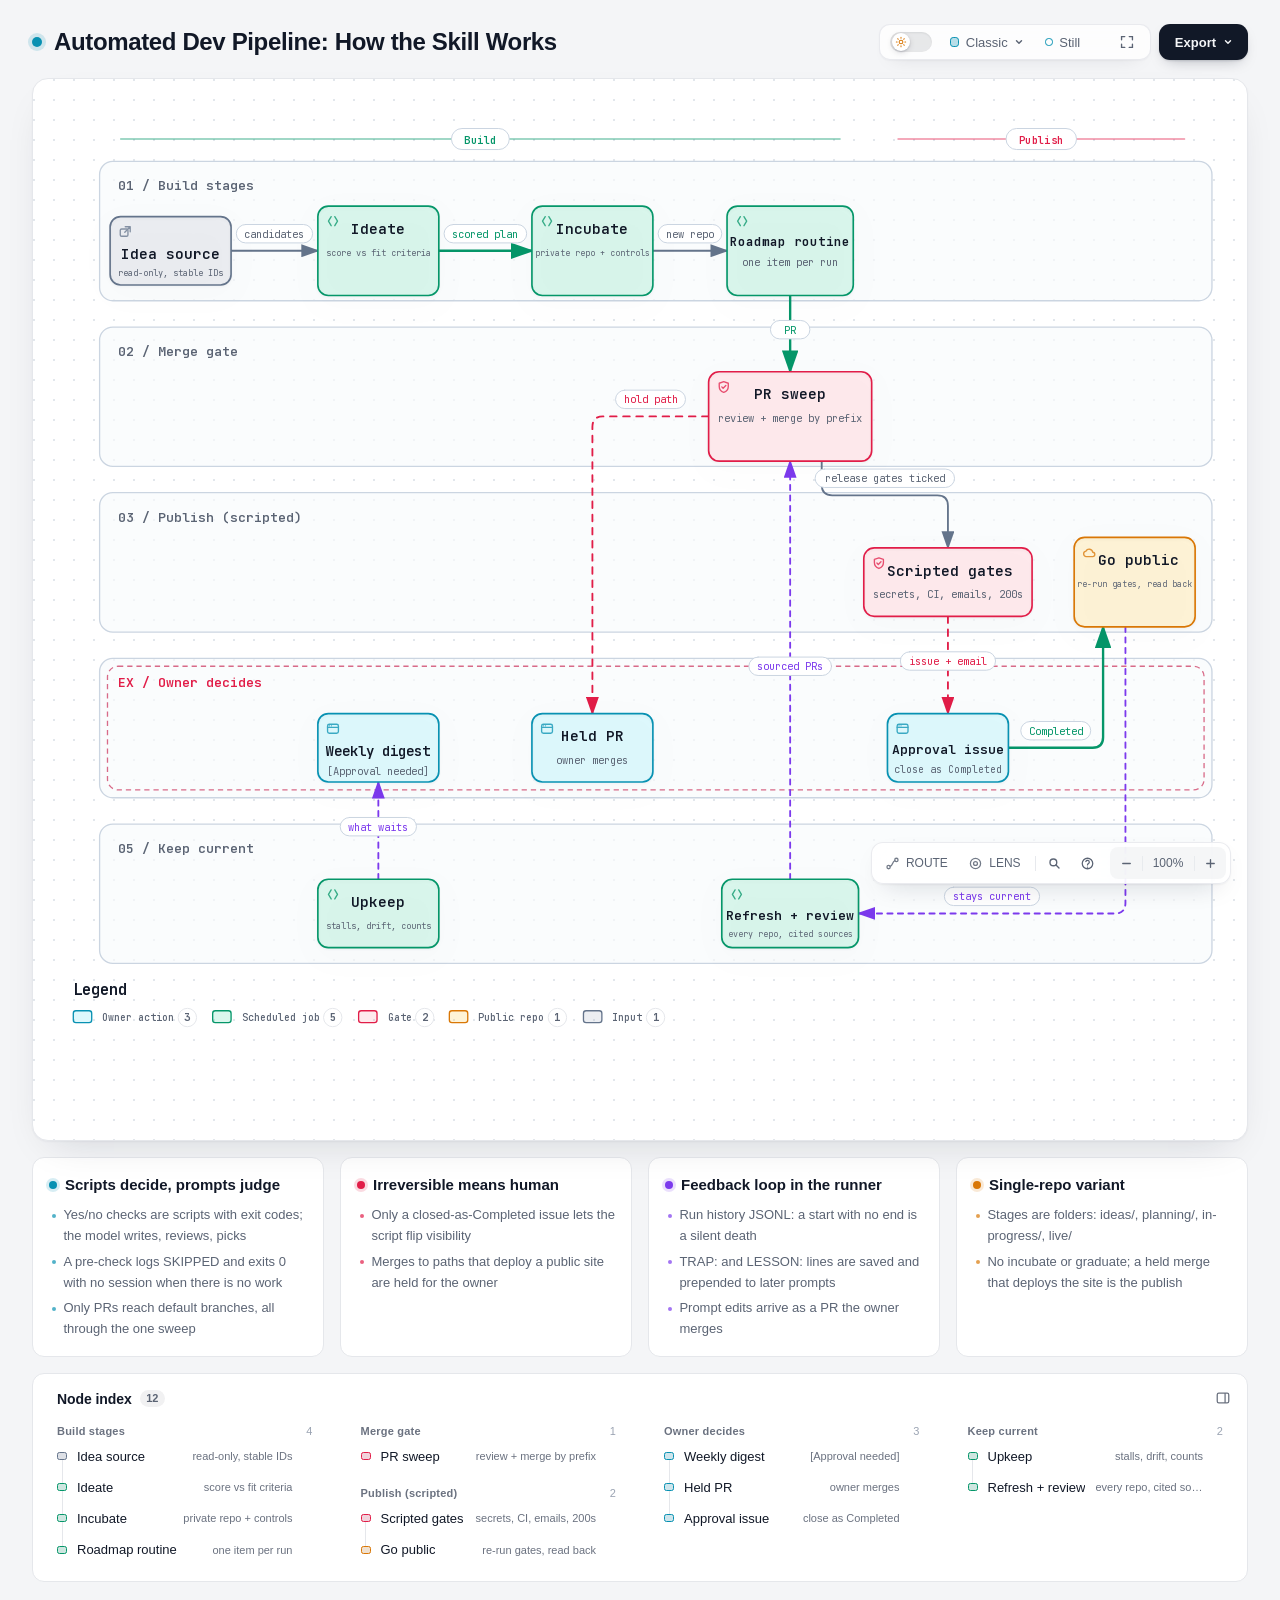
==== site/assets/diagrams/automated-dev-pipeline-workflow.html @ 39a9eee4 "Link Core skills to overview pages and replace the pipeline diagram Skill names in the root and Core" ====
<!DOCTYPE html>
<html lang="en" data-theme="dark" data-preset="classic">
<head>
  <meta charset="UTF-8">
  <meta name="viewport" content="width=device-width, initial-scale=1.0">
  <meta name="generator" content="archify 3.1.0">
  <meta name="archify-reader-contract" content="declared-wide-v1">
  <title>Automated Dev Pipeline: How the Skill Works Diagram</title>
  <script>
    // Resolve the theme before first paint so light-preference users don't
    // see a dark flash. The toolbar script below re-applies with UI state.
    (function () {
      try {
        var theme = null;
        try {
          var param = new URLSearchParams(window.location.search).get('theme');
          if (param === 'light' || param === 'dark') theme = param;
          if (new URLSearchParams(window.location.search).get('embed') === '1') {
            document.documentElement.setAttribute('data-embed', 'true');
          }
          if (new URLSearchParams(window.location.search).get('present') === '1') {
            document.documentElement.setAttribute('data-present', 'true');
          }
        } catch (_) {}
        if (!theme) {
          try { theme = localStorage.getItem('archify-theme'); } catch (_) {}
        }
        if (theme !== 'light' && theme !== 'dark') {
          theme = window.matchMedia('(prefers-color-scheme: light)').matches ? 'light' : 'dark';
        }
        document.documentElement.setAttribute('data-theme', theme);
      } catch (_) {}
    })();
  </script>
  <style id="archify-fonts">
/*
JetBrains Mono variable WOFF2 subsets from Google Fonts service revision v24.
These fixed bytes are shared by the viewer and its SVG/raster exports.
No local() source: an installed copy must not override the bundled font.
Uncovered characters (including CJK) still use the system fallback stack.
Upstream: https://github.com/JetBrains/JetBrainsMono

cyrillic-ext    1664 bytes  sha256 9343de2ca5d9549f792e7962375af8efb0f320c7643bfd36c884b5a30e5c396f
cyrillic        8892 bytes  sha256 4995a9a43ac659ec32fcd8b463755cd6a07b31a6e6b3894a6a153b661cf490e2
greek           6800 bytes  sha256 49c3da6c9a2b279b0f1f860f5cfb1f5dc38d88a5c7be9c9b1837bbc4e3db6111
vietnamese      5872 bytes  sha256 d44eb1936043a56038eb02dd70b243f379bef65783f94ec12f277550720411f1
latin-ext      11596 bytes  sha256 9c38cb2d0d2d93c1ee6e21fa78db76f13ea7e15e15cc64214c7ca89b6aaa35c4
latin          31340 bytes  sha256 2c32b9b3ee358c119e210f6f5195f9bd34894d78a785ff2e95d60e718e400af4

Copyright 2020 The JetBrains Mono Project Authors (https://github.com/JetBrains/JetBrainsMono)

This Font Software is licensed under the SIL Open Font License, Version 1.1.
This license is copied below, and is also available with a FAQ at:
https://openfontlicense.org


-----------------------------------------------------------
SIL OPEN FONT LICENSE Version 1.1 - 26 February 2007
-----------------------------------------------------------

PREAMBLE
The goals of the Open Font License (OFL) are to stimulate worldwide
development of collaborative font projects, to support the font creation
efforts of academic and linguistic communities, and to provide a free and
open framework in which fonts may be shared and improved in partnership
with others.

The OFL allows the licensed fonts to be used, studied, modified and
redistributed freely as long as they are not sold by themselves. The
fonts, including any derivative works, can be bundled, embedded,
redistributed and/or sold with any software provided that any reserved
names are not used by derivative works. The fonts and derivatives,
however, cannot be released under any other type of license. The
requirement for fonts to remain under this license does not apply
to any document created using the fonts or their derivatives.

DEFINITIONS
"Font Software" refers to the set of files released by the Copyright
Holder(s) under this license and clearly marked as such. This may
include source files, build scripts and documentation.

"Reserved Font Name" refers to any names specified as such after the
copyright statement(s).

"Original Version" refers to the collection of Font Software components as
distributed by the Copyright Holder(s).

"Modified Version" refers to any derivative made by adding to, deleting,
or substituting -- in part or in whole -- any of the components of the
Original Version, by changing formats or by porting the Font Software to a
new environment.

"Author" refers to any designer, engineer, programmer, technical
writer or other person who contributed to the Font Software.

PERMISSION & CONDITIONS
Permission is hereby granted, free of charge, to any person obtaining
a copy of the Font Software, to use, study, copy, merge, embed, modify,
redistribute, and sell modified and unmodified copies of the Font
Software, subject to the following conditions:

1) Neither the Font Software nor any of its individual components,
in Original or Modified Versions, may be sold by itself.

2) Original or Modified Versions of the Font Software may be bundled,
redistributed and/or sold with any software, provided that each copy
contains the above copyright notice and this license. These can be
included either as stand-alone text files, human-readable headers or
in the appropriate machine-readable metadata fields within text or
binary files as long as those fields can be easily viewed by the user.

3) No Modified Version of the Font Software may use the Reserved Font
Name(s) unless explicit written permission is granted by the corresponding
Copyright Holder. This restriction only applies to the primary font name as
presented to the users.

4) The name(s) of the Copyright Holder(s) or the Author(s) of the Font
Software shall not be used to promote, endorse or advertise any
Modified Version, except to acknowledge the contribution(s) of the
Copyright Holder(s) and the Author(s) or with their explicit written
permission.

5) The Font Software, modified or unmodified, in part or in whole,
must be distributed entirely under this license, and must not be
distributed under any other license. The requirement for fonts to
remain under this license does not apply to any document created
using the Font Software.

TERMINATION
This license becomes null and void if any of the above conditions are
not met.

DISCLAIMER
THE FONT SOFTWARE IS PROVIDED "AS IS", WITHOUT WARRANTY OF ANY KIND,
EXPRESS OR IMPLIED, INCLUDING BUT NOT LIMITED TO ANY WARRANTIES OF
MERCHANTABILITY, FITNESS FOR A PARTICULAR PURPOSE AND NONINFRINGEMENT
OF COPYRIGHT, PATENT, TRADEMARK, OR OTHER RIGHT. IN NO EVENT SHALL THE
COPYRIGHT HOLDER BE LIABLE FOR ANY CLAIM, DAMAGES OR OTHER LIABILITY,
INCLUDING ANY GENERAL, SPECIAL, INDIRECT, INCIDENTAL, OR CONSEQUENTIAL
DAMAGES, WHETHER IN AN ACTION OF CONTRACT, TORT OR OTHERWISE, ARISING
FROM, OUT OF THE USE OR INABILITY TO USE THE FONT SOFTWARE OR FROM
OTHER DEALINGS IN THE FONT SOFTWARE.
*/
    /* cyrillic-ext */
    @font-face { font-family: 'JetBrains Mono'; font-style: normal; font-weight: 400 800; font-display: swap;
      src: url([data-uri]) format('woff2');
      unicode-range: U+0460-052F, U+1C80-1C8A, U+20B4, U+2DE0-2DFF, U+A640-A69F, U+FE2E-FE2F; }
    /* cyrillic */
    @font-face { font-family: 'JetBrains Mono'; font-style: normal; font-weight: 400 800; font-display: swap;
      src: url([data-uri]) format('woff2');
      unicode-range: U+0301, U+0400-045F, U+0490-0491, U+04B0-04B1, U+2116; }
    /* greek */
    @font-face { font-family: 'JetBrains Mono'; font-style: normal; font-weight: 400 800; font-display: swap;
      src: url([data-uri]) format('woff2');
      unicode-range: U+0370-0377, U+037A-037F, U+0384-038A, U+038C, U+038E-03A1, U+03A3-03FF; }
    /* vietnamese */
    @font-face { font-family: 'JetBrains Mono'; font-style: normal; font-weight: 400 800; font-display: swap;
      src: url([data-uri]) format('woff2');
      unicode-range: U+0102-0103, U+0110-0111, U+0128-0129, U+0168-0169, U+01A0-01A1, U+01AF-01B0, U+0300-0301, U+0303-0304, U+0308-0309, U+0323, U+0329, U+1EA0-1EF9, U+20AB; }
    /* latin-ext */
    @font-face { font-family: 'JetBrains Mono'; font-style: normal; font-weight: 400 800; font-display: swap;
      src: url([data-uri]) format('woff2');
      unicode-range: U+0100-02BA, U+02BD-02C5, U+02C7-02CC, U+02CE-02D7, U+02DD-02FF, U+0304, U+0308, U+0329, U+1D00-1DBF, U+1E00-1E9F, U+1EF2-1EFF, U+2020, U+20A0-20AB, U+20AD-20C0, U+2113, U+2C60-2C7F, U+A720-A7FF; }
    /* latin */
    @font-face { font-family: 'JetBrains Mono'; font-style: normal; font-weight: 400 800; font-display: swap;
      src: url([data-uri]) format('woff2');
      unicode-range: U+0000-00FF, U+0131, U+0152-0153, U+02BB-02BC, U+02C6, U+02DA, U+02DC, U+0304, U+0308, U+0329, U+2000-206F, U+20AC, U+2122, U+2191, U+2193, U+2212, U+2215, U+FEFF, U+FFFD; }
  </style>
  <style>
    /* ==========================================================
       THEME VARIABLES — switch by toggling [data-theme] on <html>
       ========================================================== */
    :root,
    [data-theme="dark"] {
      --bg: #020617;
      --grid: #1e293b;
      --canvas-dot: rgba(148, 163, 184, 0.16);
      --text: #ffffff;
      --text-muted: #94a3b8;
      --text-dim: #475569;
      /* UI chrome and menu hints need more contrast than SVG .t-dim accents */
      --text-faint: #7d8da1;

      --panel: rgba(15, 23, 42, 0.5);
      --panel-border: #1e293b;
      --lane-fill: rgba(15, 23, 42, 0.22);
      --lane-stroke: #334155;

      --arrow: #94a3b8;
      --arrow-emphasis: #34d399;

      /* Opaque mask color used behind semi-transparent component fills
         so the arrows drawn underneath are properly hidden. */
      --mask: #0f172a;

      --frontend-fill:    rgba(8, 51, 68, 0.4);
      --frontend-stroke:  #22d3ee;
      --backend-fill:     rgba(6, 78, 59, 0.4);
      --backend-stroke:   #34d399;
      --database-fill:    rgba(76, 29, 149, 0.4);
      --database-stroke:  #a78bfa;
      --cloud-fill:       rgba(120, 53, 15, 0.3);
      --cloud-stroke:     #fbbf24;
      --security-fill:    rgba(136, 19, 55, 0.4);
      --security-stroke:  #fb7185;
      --messagebus-fill:  rgba(251, 146, 60, 0.3);
      --messagebus-stroke:#fb923c;
      --external-fill:    rgba(30, 41, 59, 0.5);
      --external-stroke:  #94a3b8;

      --toolbar-bg:       rgba(15, 23, 42, 0.8);
      --toolbar-border:   #334155;
      --toolbar-text:     #e2e8f0;
      --toolbar-hover:    rgba(15, 23, 42, 0.95);
      --toolbar-menu-bg:  #0f172a;
    }

    [data-theme="light"] {
      --bg: #f4f5f7;
      --grid: #e9edf2;
      --canvas-dot: #e2e7ec;
      --text: #111827;
      --text-muted: #5b6474;
      --text-dim: #9aa3b2;
      --text-faint: #6b7280;

      --panel: #ffffff;
      --panel-border: #e5e7eb;
      --lane-fill: rgba(248, 250, 252, 0.65);
      --lane-stroke: #cbd5e1;

      --arrow: #64748b;
      --arrow-emphasis: #059669;

      --mask: #ffffff;

      --frontend-fill: rgba(34, 211, 238, 0.15);
      --frontend-stroke: #0891b2;
      --backend-fill: rgba(52, 211, 153, 0.18);
      --backend-stroke: #059669;
      --database-fill: rgba(167, 139, 250, 0.2);
      --database-stroke: #7c3aed;
      --cloud-fill: rgba(251, 191, 36, 0.18);
      --cloud-stroke: #d97706;
      --security-fill: rgba(251, 113, 133, 0.15);
      --security-stroke: #e11d48;
      --messagebus-fill: rgba(251, 146, 60, 0.15);
      --messagebus-stroke: #ea580c;
      --external-fill: rgba(148, 163, 184, 0.18);
      --external-stroke: #64748b;

      --toolbar-bg:       rgba(255, 255, 255, 0.92);
      --toolbar-border:   #cbd5e1;
      --toolbar-text:     #334155;
      --toolbar-hover:    #ffffff;
      --toolbar-menu-bg:  #ffffff;
    }

    /* ==========================================================
       SIGNAL FLOW — an opt-in, motion-forward visual preset.
       The variables also target a standalone exported SVG, whose
       root carries data-preset and data-theme directly.
       ========================================================== */
    [data-preset="signal-flow"][data-theme="dark"] {
      --bg: #030711;
      --grid: #15233a;
      --panel: rgba(6, 14, 28, 0.78);
      --panel-border: #1d3350;
      --lane-fill: rgba(9, 22, 40, 0.5);
      --lane-stroke: #2c4564;
      --text: #f5fbff;
      --text-muted: #9eb0c7;
      --text-dim: #52667f;
      --text-faint: #7890ad;
      --mask: #07101e;
      --frontend-fill: rgba(6, 182, 212, 0.14);
      --frontend-stroke: #67e8f9;
      --backend-fill: rgba(16, 185, 129, 0.14);
      --backend-stroke: #5eead4;
      --database-fill: rgba(139, 92, 246, 0.16);
      --database-stroke: #c4b5fd;
      --cloud-fill: rgba(245, 158, 11, 0.13);
      --cloud-stroke: #fcd34d;
      --security-fill: rgba(244, 63, 94, 0.13);
      --security-stroke: #fda4af;
      --messagebus-fill: rgba(249, 115, 22, 0.13);
      --messagebus-stroke: #fdba74;
      --external-fill: rgba(71, 85, 105, 0.24);
      --external-stroke: #a5b4c7;
      --arrow: #7890ad;
      --arrow-emphasis: #2dd4bf;
      --toolbar-bg: rgba(7, 16, 30, 0.86);
      --toolbar-border: #29415f;
      --toolbar-menu-bg: #07101e;
    }

    [data-preset="signal-flow"][data-theme="light"] {
      --bg: #f4f9fc;
      --grid: #d4e5ee;
      --panel: rgba(255, 255, 255, 0.82);
      --panel-border: #bfd5e2;
      --lane-fill: rgba(232, 243, 248, 0.62);
      --lane-stroke: #a9c5d5;
      --text: #102638;
      --text-muted: #587287;
      --text-dim: #8aa2b4;
      --text-faint: #668397;
      --mask: #ffffff;
      --frontend-fill: rgba(6, 182, 212, 0.09);
      --frontend-stroke: #0789a1;
      --backend-fill: rgba(5, 150, 105, 0.09);
      --backend-stroke: #087f69;
      --database-fill: rgba(124, 58, 237, 0.09);
      --database-stroke: #7254c7;
      --cloud-fill: rgba(217, 119, 6, 0.08);
      --cloud-stroke: #b9670b;
      --security-fill: rgba(225, 29, 72, 0.08);
      --security-stroke: #c53a59;
      --messagebus-fill: rgba(234, 88, 12, 0.08);
      --messagebus-stroke: #c65f27;
      --external-fill: rgba(100, 116, 139, 0.1);
      --external-stroke: #607a8c;
      --arrow: #7b97aa;
      --arrow-emphasis: #0d9488;
    }

    /* ==========================================================
       BLUEPRINT — a review-first drafting preset for deployment,
       infrastructure, and technical design documentation. It keeps
       the same semantic palette and geometry while trading glow for
       precise grid contrast, squared materials, and drafting marks.
       ========================================================== */
    [data-preset="blueprint"][data-theme="dark"] {
      --bg: #06131f;
      --grid: #17425a;
      --panel: rgba(7, 27, 43, 0.9);
      --panel-border: #27627f;
      --lane-fill: rgba(10, 43, 66, 0.36);
      --lane-stroke: #34799a;
      --text: #e3f6ff;
      --text-muted: #91b8ca;
      --text-dim: #557e92;
      --text-faint: #739caf;
      --mask: #0a2031;
      --frontend-fill: rgba(26, 157, 193, 0.14);
      --frontend-stroke: #66d9ef;
      --backend-fill: rgba(31, 155, 124, 0.13);
      --backend-stroke: #69dfbd;
      --database-fill: rgba(120, 105, 196, 0.14);
      --database-stroke: #b4a8ff;
      --cloud-fill: rgba(197, 145, 43, 0.13);
      --cloud-stroke: #ffd166;
      --security-fill: rgba(199, 76, 104, 0.13);
      --security-stroke: #ff8da1;
      --messagebus-fill: rgba(207, 112, 49, 0.13);
      --messagebus-stroke: #ffad66;
      --external-fill: rgba(84, 119, 139, 0.18);
      --external-stroke: #a7cad9;
      --arrow: #78a3b7;
      --arrow-emphasis: #64dfc1;
      --toolbar-bg: rgba(7, 28, 45, 0.92);
      --toolbar-border: #34799a;
      --toolbar-text: #d8f3ff;
      --toolbar-hover: rgba(18, 58, 83, 0.95);
      --toolbar-menu-bg: #0a2031;
    }

    [data-preset="blueprint"][data-theme="light"] {
      --bg: #edf7fa;
      --grid: #b5d5e1;
      --panel: rgba(249, 253, 255, 0.94);
      --panel-border: #78aabd;
      --lane-fill: rgba(210, 232, 240, 0.42);
      --lane-stroke: #83b2c4;
      --text: #123344;
      --text-muted: #4e7486;
      --text-dim: #86a6b4;
      --text-faint: #668c9d;
      --mask: #f9fdff;
      --frontend-fill: rgba(8, 145, 178, 0.08);
      --frontend-stroke: #087f9c;
      --backend-fill: rgba(5, 128, 101, 0.08);
      --backend-stroke: #08755f;
      --database-fill: rgba(100, 75, 180, 0.08);
      --database-stroke: #6757a8;
      --cloud-fill: rgba(181, 120, 15, 0.08);
      --cloud-stroke: #a86609;
      --security-fill: rgba(190, 48, 80, 0.07);
      --security-stroke: #b32f50;
      --messagebus-fill: rgba(196, 81, 22, 0.07);
      --messagebus-stroke: #b65120;
      --external-fill: rgba(79, 112, 128, 0.08);
      --external-stroke: #506f7e;
      --arrow: #6d93a5;
      --arrow-emphasis: #087f69;
      --toolbar-bg: rgba(247, 252, 254, 0.94);
      --toolbar-border: #8ab5c5;
      --toolbar-text: #294f61;
      --toolbar-hover: #ffffff;
      --toolbar-menu-bg: #f9fdff;
    }

    /* ==========================================================
       EDITORIAL — a warm, publication-minded preset for design
       reviews, launch notes, and documentation. The diagram keeps
       the same semantic palette and exact geometry, but trades
       software chrome for paper, ink, ruled structure, and one
       restrained vermilion accent.
       ========================================================== */
    [data-preset="editorial"][data-theme="dark"] {
      --bg: #181611;
      --grid: #39342a;
      --panel: rgba(35, 31, 24, 0.96);
      --panel-border: #625a4a;
      --lane-fill: rgba(52, 46, 35, 0.46);
      --lane-stroke: #726957;
      --text: #f4eddf;
      --text-muted: #b9ae9b;
      --text-dim: #776e60;
      --text-faint: #9d917e;
      --mask: #231f18;
      --frontend-fill: rgba(43, 133, 142, 0.16);
      --frontend-stroke: #7fc6c7;
      --backend-fill: rgba(63, 132, 92, 0.16);
      --backend-stroke: #8fc29e;
      --database-fill: rgba(117, 91, 141, 0.17);
      --database-stroke: #c0a4d0;
      --cloud-fill: rgba(170, 119, 49, 0.16);
      --cloud-stroke: #d8ad68;
      --security-fill: rgba(157, 69, 65, 0.17);
      --security-stroke: #df9085;
      --messagebus-fill: rgba(174, 79, 42, 0.16);
      --messagebus-stroke: #df946f;
      --external-fill: rgba(126, 115, 96, 0.18);
      --external-stroke: #b8ad99;
      --arrow: #948978;
      --arrow-emphasis: #dd6b3d;
      --toolbar-bg: rgba(35, 31, 24, 0.92);
      --toolbar-border: #625a4a;
      --toolbar-text: #eee5d5;
      --toolbar-hover: #302a20;
      --toolbar-menu-bg: #231f18;
    }

    [data-preset="editorial"][data-theme="light"] {
      --bg: #f2eee5;
      --grid: #d8d0c2;
      --panel: rgba(251, 248, 241, 0.97);
      --panel-border: #c4b9a6;
      --lane-fill: rgba(229, 221, 207, 0.42);
      --lane-stroke: #b8aa94;
      --text: #242018;
      --text-muted: #6f6658;
      --text-dim: #a09788;
      --text-faint: #817767;
      --mask: #fbf8f1;
      --frontend-fill: rgba(31, 117, 126, 0.09);
      --frontend-stroke: #287e84;
      --backend-fill: rgba(42, 119, 75, 0.09);
      --backend-stroke: #397b53;
      --database-fill: rgba(105, 75, 130, 0.09);
      --database-stroke: #765d86;
      --cloud-fill: rgba(157, 103, 31, 0.1);
      --cloud-stroke: #9a671f;
      --security-fill: rgba(153, 58, 52, 0.09);
      --security-stroke: #9e463f;
      --messagebus-fill: rgba(182, 70, 27, 0.09);
      --messagebus-stroke: #ad4b25;
      --external-fill: rgba(101, 91, 75, 0.09);
      --external-stroke: #746b5e;
      --arrow: #8a806f;
      --arrow-emphasis: #bb4c23;
      --toolbar-bg: rgba(251, 248, 241, 0.94);
      --toolbar-border: #c4b9a6;
      --toolbar-text: #40392f;
      --toolbar-hover: #fffdf8;
      --toolbar-menu-bg: #fbf8f1;
    }

    * { margin: 0; padding: 0; box-sizing: border-box; }

    body {
      --archify-page-top: 2rem;
      font-family: -apple-system, BlinkMacSystemFont, 'Segoe UI', 'PingFang SC', 'Hiragino Sans GB', 'Microsoft YaHei', 'Noto Sans CJK SC', 'Noto Sans', Roboto, 'Helvetica Neue', Arial, sans-serif;
      -webkit-font-smoothing: antialiased;
      background: var(--bg);
      min-height: 100vh;
      padding: var(--archify-page-top) 2rem 2rem;
      color: var(--text);
      /* Theme surfaces change together; animating the page background leaves it
         visibly out of sync with the SVG and panel for the first 200ms. */
    }

    html[data-preset="signal-flow"] body {
      background-image:
        radial-gradient(circle at 18% -8%, rgba(34, 211, 238, 0.14), transparent 34rem),
        radial-gradient(circle at 92% 18%, rgba(139, 92, 246, 0.12), transparent 30rem);
      background-attachment: fixed;
    }
    html[data-preset="signal-flow"][data-theme="light"] body {
      background-image:
        radial-gradient(circle at 18% -8%, rgba(6, 182, 212, 0.12), transparent 34rem),
        radial-gradient(circle at 92% 18%, rgba(139, 92, 246, 0.08), transparent 30rem);
    }
    html[data-preset="blueprint"] body {
      background-image:
        linear-gradient(var(--grid) 1px, transparent 1px),
        linear-gradient(90deg, var(--grid) 1px, transparent 1px);
      background-size: 32px 32px;
      background-position: -1px -1px;
      background-attachment: fixed;
    }
    html[data-preset="editorial"] body {
      background-image:
        linear-gradient(90deg, transparent 0, transparent 5.4rem, color-mix(in srgb, var(--security-stroke) 18%, transparent) 5.4rem, color-mix(in srgb, var(--security-stroke) 18%, transparent) calc(5.4rem + 1px), transparent calc(5.4rem + 1px)),
        repeating-linear-gradient(0deg, transparent 0, transparent 31px, color-mix(in srgb, var(--grid) 36%, transparent) 31px, color-mix(in srgb, var(--grid) 36%, transparent) 32px);
      background-attachment: fixed;
    }

    /* Gallery/embed mode keeps the generated artifact as the source of truth
       while presenting only its diagram surface inside a proof card. */
    html[data-embed="true"] body {
      min-height: 0;
      padding: 0;
      overflow: hidden;
      background: var(--bg);
      background-image: none;
    }
    html[data-embed="true"] .toolbar,
    html[data-embed="true"] .header,
    html[data-embed="true"] .cards,
    html[data-embed="true"] .diagram-nav,
    html[data-embed="true"] .overview-map,
    html[data-embed="true"] .focus-chip,
    html[data-embed="true"] .route-probe,
    html[data-embed="true"] .semantic-lens,
    html[data-embed="true"] .diagram-guide,
    html[data-embed="true"] .node-finder,
    html[data-embed="true"] .node-outline { display: none !important; }
    html[data-embed="true"] .container { max-width: none; }
    html[data-embed="true"] .diagram-container {
      padding: 0.5rem;
      border: 0;
      border-radius: 0;
      box-shadow: none;
    }
    html[data-embed="true"] .diagram-container svg { min-width: 0; }

    /* Presentation Stage is a viewer-only layer: it gives the live diagram
       the viewport while keeping guided views, theme, focus, and exports real.
       Embed mode wins when both query parameters are present. */
    html[data-present="true"]:not([data-embed="true"]) body {
      --archify-page-top: 1rem;
      height: 100dvh;
      min-height: 0;
      padding: 1rem;
      overflow: hidden;
    }
    html[data-present="true"]:not([data-embed="true"]) .container {
      display: flex;
      flex-direction: column;
      gap: 0.75rem;
      width: 100%;
      max-width: none;
      height: calc(100dvh - 2rem);
    }
    html[data-present="true"]:not([data-embed="true"]) .header {
      flex: none;
      min-width: 0;
      margin: 0;
      padding-right: 23rem;
    }
    html[data-present="true"]:not([data-embed="true"]) .header-row { margin-bottom: 0.25rem; }
    html[data-present="true"]:not([data-embed="true"]) .subtitle {
      overflow: hidden;
      text-overflow: ellipsis;
      white-space: nowrap;
    }

    html[data-present="true"]:not([data-embed="true"]) .diagram-container {
      display: flex;
      flex: 1 1 auto;
      align-items: center;
      justify-content: center;
      min-height: 0;
      padding: 0.75rem;
      padding-bottom: calc(0.75rem + var(--archify-nav-reserve));
    }
    html[data-present="true"]:not([data-embed="true"]) .diagram-container > svg {
      flex: 1 1 auto;
      height: 100%;
      min-height: 0;
      width: 100%;
      min-width: 0;
    }
    html[data-present="true"]:not([data-embed="true"]) .cards { display: none; }
    html[data-present="true"]:not([data-embed="true"]) #btn-present {
      border-color: var(--frontend-stroke);
      color: var(--frontend-stroke);
    }

    /* The reader owns only the outer scale. Compact automatic sequences fit at
       their authored text size or larger. Long sequences and waterfall rows
       favor reading width and page scroll; other diagrams keep height fitting.
       Small automatic canvases retain a modest scale inside a usable shell.
       Every strategy preserves the authored SVG/viewBox and semantic geometry. */
    .container {
      width: 100%;
      max-width: var(--archify-reader-width, 1440px);
      margin: 0 auto;
    }
    html[data-reader-area="true"] .diagram-container {
      min-height: var(--archify-diagram-min-height);
      display: flex;
      align-items: center;
    }
    html[data-reader-area="true"] .diagram-container > svg { flex-shrink: 0; }
    /* The original SVG legend can use the outer corner while the capped or fitted
       diagram stays centered. The container still clips all outer paint. */
    .diagram-container:has([data-reader-legend-corner]) > svg { overflow: visible; }
    .diagram-container [data-reader-legend-corner] {
      transform-origin: 0 0;
      transform-box: view-box;
      transform: var(--archify-reader-legend-transform);
    }
    html[data-reader-narrow="true"]:not([data-present="true"]) .diagram-container > svg {
      min-width: 0;
      max-width: var(--archify-diagram-max-width);
      margin-inline: auto;
    }
    @media (min-width: 768px) and (max-height: 920px) {
      .header { margin-bottom: 1rem; }
      .diagram-container { padding: 1rem; }
      .cards { margin-top: 1rem; }
      .card { padding: 1rem; }
    }

    .header { margin-bottom: 1.5rem; padding-right: 29.5rem; }

    html[data-preset="signal-flow"] .header,
    html[data-preset="blueprint"] .header,
    html[data-preset="editorial"] .header { padding-right: 29.5rem; }

    .header-row {
      display: flex;
      align-items: center;
      gap: 0.75rem;
      min-height: 2.75rem;
      margin-bottom: 0.25rem;
    }

    .pulse-dot {
      flex: none;
      width: 10px;
      height: 10px;
      background: var(--frontend-stroke);
      border-radius: 50%;
      box-shadow: 0 0 0 4px color-mix(in srgb, var(--frontend-stroke) 16%, transparent);
      animation: none;
    }

    html[data-motion-capable="true"] .pulse-dot { animation: pulse 2s infinite; }

    @keyframes pulse {
      0%, 100% { opacity: 1; }
      50% { opacity: 0.5; }
    }

    h1 {
      font-size: 1.5rem;
      font-weight: 650;
      line-height: 1.25;
      letter-spacing: -0.015em;
    }

    .subtitle {
      color: var(--text-muted);
      font-size: 0.875rem;
      line-height: 1.55;
      margin-left: 1.375rem;
    }

    html[data-preset="signal-flow"] .header-row::after {
      content: attr(data-preset-badge-signal-flow);
      flex: none;
      margin-left: 0.25rem;
      color: var(--frontend-stroke);
      border: 1px solid var(--frontend-stroke);
      border-radius: 999px;
      padding: 0.28rem 0.6rem;
      font-size: 0.625rem;
      letter-spacing: 0.12em;
      opacity: 0.82;
      box-shadow: 0 0 20px rgba(34, 211, 238, 0.12);
      white-space: nowrap;
    }

    html[data-preset="blueprint"] .pulse-dot {
      width: 10px;
      height: 10px;
      border: 1px solid var(--frontend-stroke);
      border-radius: 1px;
      background: transparent;
      box-shadow: inset 0 0 0 2px var(--bg);
      transform: rotate(45deg);
      animation: none;
    }
    html[data-preset="blueprint"] .header-row::after {
      content: attr(data-preset-badge-blueprint);
      flex: none;
      margin-left: 0.25rem;
      padding: 0.28rem 0.55rem;
      border-top: 1px solid var(--frontend-stroke);
      border-bottom: 1px solid var(--frontend-stroke);
      color: var(--frontend-stroke);
      font-size: 0.5625rem;
      font-weight: 700;
      letter-spacing: 0.14em;
      white-space: nowrap;
    }

    html[data-preset="editorial"] h1,
    html[data-preset="editorial"] .card h3 {
      font-family: Georgia, 'Times New Roman', 'Songti SC', STSong, serif;
      letter-spacing: -0.02em;
    }
    html[data-preset="editorial"] h1 { font-size: 1.72rem; font-weight: 600; }
    html[data-preset="editorial"] .pulse-dot {
      width: 9px;
      height: 9px;
      border: 1px solid var(--arrow-emphasis);
      border-radius: 0;
      background: var(--arrow-emphasis);
      box-shadow: 0 0 0 3px color-mix(in srgb, var(--arrow-emphasis) 14%, transparent);
      transform: rotate(45deg);
      animation: none;
    }
    html[data-preset="editorial"] .header-row::after {
      content: attr(data-preset-badge-editorial);
      flex: none;
      margin-left: 0.25rem;
      padding: 0.32rem 0 0.24rem;
      border-bottom: 2px solid var(--arrow-emphasis);
      color: var(--arrow-emphasis);
      font-family: Georgia, 'Times New Roman', serif;
      font-size: 0.625rem;
      font-style: italic;
      font-weight: 600;
      letter-spacing: 0.08em;
      white-space: nowrap;
    }

    .diagram-container {
      --archify-nav-reserve: 0px;
      background: var(--panel);
      border-radius: 1rem;
      border: 1px solid var(--panel-border);
      box-shadow: 0 1px 2px rgba(15, 23, 42, 0.04), 0 16px 40px -20px rgba(15, 23, 42, 0.18);
      padding: 1.5rem;
      padding-bottom: calc(1.5rem + var(--archify-nav-reserve));
      overflow: hidden;
      position: relative;
    }

    html[data-preset="signal-flow"] .diagram-container {
      position: relative;
      overflow: hidden;
      background: linear-gradient(180deg, rgba(8, 20, 38, 0.82), rgba(3, 8, 18, 0.94));
      box-shadow: inset 0 1px 0 rgba(255, 255, 255, 0.04), 0 28px 80px rgba(0, 0, 0, 0.34);
    }
    html[data-preset="signal-flow"][data-theme="light"] .diagram-container {
      background: linear-gradient(180deg, rgba(255, 255, 255, 0.9), rgba(237, 246, 250, 0.94));
      box-shadow: inset 0 1px 0 rgba(255, 255, 255, 0.72), 0 24px 60px rgba(45, 78, 99, 0.12);
    }
    html[data-preset="blueprint"] .diagram-container {
      border-color: var(--panel-border);
      border-radius: 0.35rem;
      background: var(--panel);
      box-shadow:
        inset 0 0 0 1px color-mix(in srgb, var(--panel-border) 34%, transparent),
        0 18px 48px rgba(0, 0, 0, 0.16);
    }
    html[data-preset="blueprint"] .diagram-container::after {
      content: "";
      position: absolute;
      z-index: 10;
      inset: 0.7rem;
      pointer-events: none;
      background:
        linear-gradient(var(--frontend-stroke), var(--frontend-stroke)) left top / 1.35rem 1px no-repeat,
        linear-gradient(var(--frontend-stroke), var(--frontend-stroke)) left top / 1px 1.35rem no-repeat,
        linear-gradient(var(--frontend-stroke), var(--frontend-stroke)) right top / 1.35rem 1px no-repeat,
        linear-gradient(var(--frontend-stroke), var(--frontend-stroke)) right top / 1px 1.35rem no-repeat,
        linear-gradient(var(--frontend-stroke), var(--frontend-stroke)) left bottom / 1.35rem 1px no-repeat,
        linear-gradient(var(--frontend-stroke), var(--frontend-stroke)) left bottom / 1px 1.35rem no-repeat,
        linear-gradient(var(--frontend-stroke), var(--frontend-stroke)) right bottom / 1.35rem 1px no-repeat,
        linear-gradient(var(--frontend-stroke), var(--frontend-stroke)) right bottom / 1px 1.35rem no-repeat;
      opacity: 0.58;
    }
    html[data-preset="editorial"] .diagram-container {
      overflow: hidden;
      border-color: var(--panel-border);
      border-radius: 0.38rem;
      background:
        linear-gradient(90deg, color-mix(in srgb, var(--security-fill) 58%, transparent), transparent 12%),
        var(--panel);
      box-shadow:
        0 1px 0 color-mix(in srgb, var(--text) 6%, transparent),
        0 18px 48px color-mix(in srgb, #000 19%, transparent);
    }
    html[data-preset="editorial"] .diagram-container::after {
      position: absolute;
      z-index: 10;
      top: 0.72rem;
      right: 1.25rem;
      padding: 0.2rem 0.52rem;
      border: 1px solid var(--panel-border);
      background: var(--panel);
      color: var(--arrow-emphasis);
      content: attr(data-preset-badge-editorial-plate);
      font-family: Georgia, 'Times New Roman', serif;
      font-size: 0.52rem;
      font-style: italic;
      font-weight: 600;
      letter-spacing: 0.09em;
      pointer-events: none;
    }
    html[data-embed="true"][data-preset="editorial"] .diagram-container::after { display: none; }
    html[data-motion-capable="true"][data-preset="signal-flow"][data-ambient-entry="running"] .diagram-container::before {
      content: "";
      position: absolute;
      inset: 0;
      pointer-events: none;
      background: linear-gradient(115deg, transparent 28%, rgba(103, 232, 249, 0.035) 48%, transparent 68%);
      transform: translateX(-70%);
      animation: archify-signal-scan 4.8s ease-in-out 1 both;
    }

    /* Motion Governor gives the reader a real static state and gives the
       strongest semantic action the only motion budget. Atmosphere resets to
       its authored base instead of freezing mid-cycle. Static artifacts never
       start a decorative pulse or scan. */
    html:not([data-motion-capable="true"]) svg[data-animation="trace"] [data-animate] {
      animation: none !important;
    }
    html:not([data-motion-capable="true"]) svg[data-animation="trace"] [data-graph-role="automatic-crossover"]:has(> [data-animate="edge"]) > [data-graph-role="automatic-crossover-underlay"] {
      animation: none !important;
    }
    html[data-motion="still"] .pulse-dot,
    html[data-motion="still"] .diagram-container::before,
    html[data-motion="still"] svg[data-animation="trace"] [data-animate],
    html[data-motion-owner] .pulse-dot,
    html[data-motion-owner] .diagram-container::before,
    html[data-motion-owner] svg[data-animation="trace"] [data-animate],
    html[data-embed="true"] .pulse-dot,
    html[data-embed="true"] .diagram-container::before,
    html[data-share-playback="true"] .pulse-dot,
    html[data-share-playback="true"] .diagram-container::before,
    html[data-document-hidden="true"] .pulse-dot,
    html[data-document-hidden="true"] .diagram-container::before,
    html[data-document-hidden="true"] svg[data-animation="trace"] [data-animate],
    html[data-motion="still"] svg[data-animation="trace"] [data-graph-role="automatic-crossover"]:has(> [data-animate="edge"]) > [data-graph-role="automatic-crossover-underlay"],
    html[data-motion-owner] svg[data-animation="trace"] [data-graph-role="automatic-crossover"]:has(> [data-animate="edge"]) > [data-graph-role="automatic-crossover-underlay"],
    html[data-embed="true"] svg[data-animation="trace"] [data-graph-role="automatic-crossover"]:has(> [data-animate="edge"]) > [data-graph-role="automatic-crossover-underlay"],
    html[data-share-playback="true"] svg[data-animation="trace"] [data-graph-role="automatic-crossover"]:has(> [data-animate="edge"]) > [data-graph-role="automatic-crossover-underlay"],
    html[data-document-hidden="true"] svg[data-animation="trace"] [data-graph-role="automatic-crossover"]:has(> [data-animate="edge"]) > [data-graph-role="automatic-crossover-underlay"] {
      animation: none !important;
    }
    html[data-motion="still"] .diagram-container::before,
    html[data-motion-owner] .diagram-container::before,
    html[data-embed="true"] .diagram-container::before,
    html[data-share-playback="true"] .diagram-container::before {
      opacity: 0;
    }
    html[data-motion="still"] .intent-trace-flow,
    html[data-motion="still"] .route-probe-flow,
    html[data-motion="still"] .route-journey-flow,
    html[data-motion="still"] .semantic-lens-flow,
    html[data-motion="still"] .diagram-guide,
    html[data-motion="still"] .overview-map-live,
    html[data-document-hidden="true"] .intent-trace-flow,
    html[data-document-hidden="true"] .route-probe-flow,
    html[data-document-hidden="true"] .route-journey-flow,
    html[data-document-hidden="true"] .semantic-lens-flow,
    html[data-document-hidden="true"] .diagram-guide,
    html[data-document-hidden="true"] .overview-map-live {
      animation: none !important;
    }

    html[data-motion="still"] .intent-trace-flow,
    html[data-motion="still"] .route-probe-flow {
      stroke-dasharray: none;
      stroke-dashoffset: 0;
      opacity: 0.72;
    }
    html[data-motion="still"] .route-journey-overlay,
    html[data-document-hidden="true"] .route-journey-overlay { display: none !important; }
    html[data-motion="still"] .relationship-pulse-overlay { display: none !important; }

    html[data-motion="still"] svg [data-node-id],
    html[data-motion="still"] svg [data-edge-from],
    html[data-motion="still"] svg [data-detail],
    html[data-motion="still"] svg [data-detail-anchor],
    html[data-motion="still"] svg [data-legend-hit],
    html[data-motion="still"] svg {
      transition: none !important;
    }

    svg {
      font-family: 'JetBrains Mono', ui-monospace, SFMono-Regular, Menlo, Consolas, 'DejaVu Sans Mono', 'Liberation Mono', 'Noto Sans Mono CJK SC', 'PingFang SC', 'Hiragino Sans GB', 'Microsoft YaHei', monospace;
      width: 100%;
      min-width: min(900px, 100%);
      display: block;
      transform-origin: 0 0;
      transition: transform 0.18s ease;
    }

    .diagram-container.is-camera-moving svg {
      transition: transform 0.42s cubic-bezier(0.22, 1, 0.36, 1);
    }
    .diagram-container.is-camera-transaction svg { transition: none; }
    .diagram-container.is-pannable { cursor: grab; }
    .diagram-container.is-panning { cursor: grabbing; user-select: none; }
    .diagram-container.is-panning svg { transition: none; }

    .diagram-nav {
      position: absolute;
      right: 1rem;
      bottom: 1rem;
      z-index: 12;
      translate: 0 calc(-1 * var(--archify-dock-lift, 0px));
      display: inline-flex;
      align-items: center;
      max-width: calc(100% - 2rem);
      padding: 0.25rem;
      gap: 0.0625rem;
      overflow-x: auto;
      border: 1px solid color-mix(in srgb, var(--panel-border) 80%, transparent);
      border-radius: 0.75rem;
      background: color-mix(in srgb, var(--panel) 84%, transparent);
      box-shadow: 0 1px 2px rgba(15, 23, 42, 0.05), 0 10px 28px -14px rgba(15, 23, 42, 0.28);
      backdrop-filter: blur(14px) saturate(1.2);
      scrollbar-width: none;
    }
    .diagram-nav::-webkit-scrollbar { display: none; }
    .diagram-nav button,
    .focus-chip button {
      border: 0;
      background: transparent;
      color: var(--toolbar-text);
      font: inherit;
      cursor: pointer;
    }
    .diagram-nav button {
      min-width: 2rem;
      height: 2rem;
      padding: 0 0.4rem;
      border-radius: 0.5rem;
      color: var(--text-muted);
      font-size: 0.75rem;
      font-weight: 500;
      letter-spacing: 0;
      transition: background 0.15s, color 0.15s;
    }
    .diagram-nav button:hover,
    .diagram-nav button:focus-visible {
      color: var(--text);
      background: color-mix(in srgb, var(--text) 6%, transparent);
    }
    .diagram-nav button:hover,
    .diagram-nav button:focus-visible,
    .focus-chip button:hover,
    .focus-chip button:focus-visible { background: var(--toolbar-hover); }
    .diagram-nav button:focus-visible,
    .focus-chip button:focus-visible {
      outline: 2px solid var(--frontend-stroke);
      outline-offset: 1px;
    }
    .diagram-nav button:disabled { opacity: 0.38; cursor: default; }
    /* The Guide stays on the ? shortcut; Map only earns dock space once the
       reader has zoomed past the full diagram (or opened it from the keyboard). */
    .diagram-nav button[hidden] { display: none; }
    .diagram-container:not(.is-pannable) #btn-overview-map:not([data-radar-requested]):not(:focus) { display: none; }
    .diagram-nav button:disabled:hover { background: transparent; }
    .diagram-nav #btn-route-probe,
    .diagram-nav #btn-overview-map,
    .diagram-nav #btn-semantic-lens {
      min-width: auto;
      padding-inline: 0.6rem;
      color: var(--text-muted);
      font-weight: 500;
    }
    .diagram-nav #btn-node-finder,
    .diagram-nav [data-view="out"] {
      position: relative;
      margin-left: 0.375rem;
    }
    .diagram-nav #btn-node-finder::before,
    .diagram-nav [data-view="out"]::before {
      position: absolute;
      top: 0.55rem;
      bottom: 0.55rem;
      left: -0.19rem;
      width: 1px;
      background: color-mix(in srgb, var(--panel-border) 90%, transparent);
      content: "";
      pointer-events: none;
    }
    .diagram-nav-icon {
      display: block;
      width: 0.95rem;
      height: 0.95rem;
      margin: auto;
      background: currentColor;
      -webkit-mask-position: center;
      -webkit-mask-repeat: no-repeat;
      -webkit-mask-size: contain;
      mask-position: center;
      mask-repeat: no-repeat;
      mask-size: contain;
    }
    .diagram-nav-icon.find {
      -webkit-mask-image: url("data:image/svg+xml,%3Csvg xmlns='http://www.w3.org/2000/svg' viewBox='0 0 20 20'%3E%3Ccircle cx='8.5' cy='8.5' r='4.5' fill='none' stroke='black' stroke-width='1.8'/%3E%3Cpath d='m12 12 4 4' fill='none' stroke='black' stroke-width='1.8' stroke-linecap='round'/%3E%3C/svg%3E");
      mask-image: url("data:image/svg+xml,%3Csvg xmlns='http://www.w3.org/2000/svg' viewBox='0 0 20 20'%3E%3Ccircle cx='8.5' cy='8.5' r='4.5' fill='none' stroke='black' stroke-width='1.8'/%3E%3Cpath d='m12 12 4 4' fill='none' stroke='black' stroke-width='1.8' stroke-linecap='round'/%3E%3C/svg%3E");
    }
    .diagram-nav-icon.guide {
      -webkit-mask-image: url("data:image/svg+xml,%3Csvg xmlns='http://www.w3.org/2000/svg' viewBox='0 0 20 20'%3E%3Ccircle cx='10' cy='10' r='7' fill='none' stroke='black' stroke-width='1.7'/%3E%3Cpath d='M7.8 7.3a2.4 2.4 0 014.6.9c0 1.8-2.4 2-2.4 3.7M10 14.9h.01' fill='none' stroke='black' stroke-width='1.7' stroke-linecap='round'/%3E%3C/svg%3E");
      mask-image: url("data:image/svg+xml,%3Csvg xmlns='http://www.w3.org/2000/svg' viewBox='0 0 20 20'%3E%3Ccircle cx='10' cy='10' r='7' fill='none' stroke='black' stroke-width='1.7'/%3E%3Cpath d='M7.8 7.3a2.4 2.4 0 014.6.9c0 1.8-2.4 2-2.4 3.7M10 14.9h.01' fill='none' stroke='black' stroke-width='1.7' stroke-linecap='round'/%3E%3C/svg%3E");
    }
    .diagram-nav-icon.minus {
      -webkit-mask-image: url("data:image/svg+xml,%3Csvg xmlns='http://www.w3.org/2000/svg' viewBox='0 0 20 20'%3E%3Cpath d='M5 10h10' fill='none' stroke='black' stroke-width='1.8' stroke-linecap='round'/%3E%3C/svg%3E");
      mask-image: url("data:image/svg+xml,%3Csvg xmlns='http://www.w3.org/2000/svg' viewBox='0 0 20 20'%3E%3Cpath d='M5 10h10' fill='none' stroke='black' stroke-width='1.8' stroke-linecap='round'/%3E%3C/svg%3E");
    }
    .diagram-nav-icon.plus {
      -webkit-mask-image: url("data:image/svg+xml,%3Csvg xmlns='http://www.w3.org/2000/svg' viewBox='0 0 20 20'%3E%3Cpath d='M10 5v10M5 10h10' fill='none' stroke='black' stroke-width='1.8' stroke-linecap='round'/%3E%3C/svg%3E");
      mask-image: url("data:image/svg+xml,%3Csvg xmlns='http://www.w3.org/2000/svg' viewBox='0 0 20 20'%3E%3Cpath d='M10 5v10M5 10h10' fill='none' stroke='black' stroke-width='1.8' stroke-linecap='round'/%3E%3C/svg%3E");
    }
    .diagram-nav [data-view="reset"] {
      display: inline-flex;
      align-items: center;
      justify-content: center;
      gap: 0.2rem;
      min-width: 3.1rem;
      padding-inline: 0.35rem;
    }
    .diagram-nav [data-view="reset"][data-detail-visible] {
      min-width: 3.8rem;
    }
    .diagram-nav-detail {
      color: color-mix(in srgb, var(--toolbar-text) 52%, transparent);
      font-size: 0.44rem;
      font-weight: 700;
      line-height: 1;
      letter-spacing: 0.07em;
    }
    .diagram-nav-percent {
      color: var(--text-muted);
      font-size: 0.75rem;
      font-weight: 500;
      font-variant-numeric: tabular-nums;
      line-height: 1;
    }
    /* Mode buttons carry a small glyph so the dock reads as one icon language. */
    .diagram-nav #btn-route-probe,
    .diagram-nav #btn-overview-map,
    .diagram-nav #btn-semantic-lens {
      display: inline-flex;
      align-items: center;
      gap: 0.375rem;
      padding-inline: 0.55rem 0.65rem;
    }
    .diagram-nav #btn-route-probe::before,
    .diagram-nav #btn-overview-map::before,
    .diagram-nav #btn-semantic-lens::before {
      flex: none;
      width: 0.95rem;
      height: 0.95rem;
      background: currentColor;
      content: "";
      opacity: 0.85;
      -webkit-mask: var(--nav-glyph) center / contain no-repeat;
      mask: var(--nav-glyph) center / contain no-repeat;
    }
    .diagram-nav #btn-route-probe { --nav-glyph: url("data:image/svg+xml,%3Csvg xmlns='http://www.w3.org/2000/svg' viewBox='0 0 20 20'%3E%3Cg fill='none' stroke='black' stroke-width='1.7' stroke-linecap='round'%3E%3Ccircle cx='4.8' cy='14.8' r='2.2'/%3E%3Ccircle cx='15.2' cy='5.2' r='2.2'/%3E%3Cpath d='M6.9 13.9c3.8-1.4 2.6-6.3 6.2-7.8'/%3E%3C/g%3E%3C/svg%3E"); }
    .diagram-nav #btn-overview-map { --nav-glyph: url("data:image/svg+xml,%3Csvg xmlns='http://www.w3.org/2000/svg' viewBox='0 0 20 20'%3E%3Cg fill='none' stroke='black' stroke-width='1.7' stroke-linejoin='round'%3E%3Cpath d='M2.8 5.4 7.4 3.5l5.2 2 4.6-1.9v11l-4.6 1.9-5.2-2-4.6 1.9z'/%3E%3Cpath d='M7.4 3.5v11M12.6 5.5v11'/%3E%3C/g%3E%3C/svg%3E"); }
    .diagram-nav #btn-semantic-lens { --nav-glyph: url("data:image/svg+xml,%3Csvg xmlns='http://www.w3.org/2000/svg' viewBox='0 0 20 20'%3E%3Cg fill='none' stroke='black' stroke-width='1.7'%3E%3Ccircle cx='10' cy='10' r='6.8'/%3E%3Ccircle cx='10' cy='10' r='2.6'/%3E%3C/g%3E%3C/svg%3E"); }
    /* Zoom out / level / zoom in join into one stepper well. */
    .diagram-nav [data-view="out"],
    .diagram-nav [data-view="reset"],
    .diagram-nav [data-view="in"] {
      position: relative;
      border-radius: 0;
      background: color-mix(in srgb, var(--panel-border) 38%, transparent);
    }
    .diagram-nav [data-view="out"] { margin-left: 0.375rem; border-radius: 0.5rem 0 0 0.5rem; }
    .diagram-nav [data-view="out"]::before { display: none; }
    .diagram-nav [data-view="reset"],
    .diagram-nav [data-view="in"] { margin-left: -0.0625rem; }
    .diagram-nav [data-view="in"] { border-radius: 0 0.5rem 0.5rem 0; }
    .diagram-nav [data-view="reset"]::after,
    .diagram-nav [data-view="in"]::after {
      position: absolute;
      top: 0.55rem;
      bottom: 0.55rem;
      left: 0;
      width: 1px;
      background: color-mix(in srgb, var(--panel-border) 75%, transparent);
      content: "";
      pointer-events: none;
    }
    .diagram-nav [data-view="out"]:hover,
    .diagram-nav [data-view="reset"]:hover,
    .diagram-nav [data-view="in"]:hover { background: color-mix(in srgb, var(--panel-border) 60%, transparent); }
    .diagram-nav [data-view="out"]:disabled,
    .diagram-nav [data-view="in"]:disabled { opacity: 1; color: color-mix(in srgb, var(--text-muted) 40%, transparent); }
    .diagram-nav [data-view="out"]:disabled:hover,
    .diagram-nav [data-view="in"]:disabled:hover { background: color-mix(in srgb, var(--panel-border) 38%, transparent); }
    .diagram-nav [data-view="reset"] { min-width: 3.25rem; }
    .diagram-container[data-camera-indicator="true"] .diagram-nav-detail,
    .diagram-container[data-camera-indicator="true"] .diagram-nav-percent { color: var(--frontend-stroke); }
    .diagram-nav #btn-diagram-guide[aria-expanded="true"] {
      color: var(--cloud-stroke);
      background: var(--toolbar-hover);
    }

    /* Semantic Radar is a deliberately simplified, viewer-only overview. It
       uses authored node bounds and the live camera viewport rather than
       cloning the canonical SVG, so IDs, filters, animation, and export state
       stay singular and deterministic. */
    .overview-map {
      position: absolute;
      right: 1rem;
      bottom: calc(4.15rem + var(--archify-nav-reserve));
      z-index: 12;
      width: 11.25rem;
      overflow: hidden;
      border: 1px solid color-mix(in srgb, var(--frontend-stroke) 52%, var(--toolbar-border));
      border-radius: 0.78rem;
      background: var(--toolbar-menu-bg);
      color: var(--toolbar-text);
      box-shadow: 0 16px 42px rgba(0, 0, 0, 0.3);
      backdrop-filter: blur(16px);
      font-size: 0.625rem;
    }
    .overview-map[hidden] { display: none; }
    .overview-map[data-docked="true"] {
      position: fixed;
      right: var(--archify-radar-right, 1rem);
      top: var(--archify-radar-top, 1rem);
      bottom: auto;
    }
    .overview-map[data-docked="true"][data-dock-side="left"] {
      right: auto;
      left: var(--archify-radar-left, 1rem);
    }
    html[data-preset="blueprint"] .overview-map { border-radius: 0.28rem; }
    .overview-map-head {
      display: grid;
      grid-template-columns: auto minmax(0, 1fr) auto;
      align-items: center;
      gap: 0.45rem;
      min-height: 2.25rem;
      padding: 0.42rem 0.48rem 0.38rem 0.55rem;
      border-bottom: 1px solid var(--toolbar-border);
      background: linear-gradient(110deg, color-mix(in srgb, var(--frontend-fill) 45%, transparent), transparent 68%);
      cursor: grab;
      touch-action: none;
      user-select: none;
    }
    .overview-map[data-panel-dragging="true"] .overview-map-head { cursor: grabbing; }
    .overview-map[data-placement-invalid="true"] {
      border-color: var(--security-stroke);
      box-shadow: 0 0 0 2px color-mix(in srgb, var(--security-stroke) 34%, transparent), 0 16px 42px rgba(0, 0, 0, 0.3);
    }
    .overview-map[data-compact="true"] {
      width: 7.4rem;
    }
    .overview-map[data-compact="true"] .overview-map-head {
      grid-template-columns: minmax(0, 1fr) auto;
      gap: 0.24rem;
      min-height: 1.5rem;
      padding: 0.05rem 0.16rem 0.05rem 0.32rem;
      border-bottom: 0;
    }
    .overview-map[data-compact="true"] .overview-map-live,
    .overview-map[data-compact="true"] .overview-map-copy,
    .overview-map[data-compact="true"] .overview-map-surface,
    .overview-map[data-compact="true"] .overview-map-hint {
      display: none;
    }
    .overview-map[data-compact="true"] .overview-map-expand { display: inline-flex; }
    .overview-map[data-compact="true"] .overview-map-close {
      width: 1.15rem;
      height: 1.15rem;
      font-size: 0.72rem;
    }
    .overview-map-live {
      width: 0.42rem;
      height: 0.42rem;
      border-radius: 50%;
      background: var(--backend-stroke);
      box-shadow: 0 0 0 0 color-mix(in srgb, var(--backend-stroke) 52%, transparent);
      animation: archify-radar-live 2.4s ease-out infinite;
    }
    .overview-map-copy { min-width: 0; line-height: 1.1; }
    .overview-map-copy strong {
      display: block;
      overflow: hidden;
      color: var(--frontend-stroke);
      font-size: 0.59rem;
      letter-spacing: 0.12em;
      text-transform: uppercase;
      white-space: nowrap;
      text-overflow: ellipsis;
    }
    .overview-map-copy small {
      display: block;
      margin-top: 0.18rem;
      overflow: hidden;
      color: var(--text-faint);
      font-size: 0.52rem;
      letter-spacing: 0.04em;
      white-space: nowrap;
      text-overflow: ellipsis;
    }
    .overview-map-expand {
      display: none;
      align-items: center;
      justify-content: center;
      min-width: 0;
      height: 1.2rem;
      padding: 0 0.34rem;
      overflow: hidden;
      border: 0;
      border-radius: 0.3rem;
      background: transparent;
      color: var(--frontend-stroke);
      font: inherit;
      font-size: 0.49rem;
      font-weight: 700;
      letter-spacing: 0.06em;
      text-transform: uppercase;
      white-space: nowrap;
      cursor: pointer;
    }
    .overview-map-close {
      width: 1.55rem;
      height: 1.55rem;
      padding: 0;
      border: 0;
      border-radius: 0.34rem;
      background: transparent;
      color: var(--toolbar-text);
      font: inherit;
      font-size: 0.9rem;
      cursor: pointer;
    }
    .overview-map-expand:hover,
    .overview-map-expand:focus-visible,
    .overview-map-close:hover,
    .overview-map-close:focus-visible { background: var(--toolbar-hover); }
    .overview-map-expand:focus-visible,
    .overview-map-close:focus-visible,
    .overview-map-surface:focus-visible,
    .overview-map-node:focus-visible {
      outline: 2px solid var(--frontend-stroke);
      outline-offset: 1px;
    }
    .overview-map-surface {
      position: relative;
      height: 7rem;
      margin: 0.42rem;
      overflow: hidden;
      border: 1px solid color-mix(in srgb, var(--panel-border) 72%, transparent);
      border-radius: 0.42rem;
      background:
        linear-gradient(color-mix(in srgb, var(--panel-border) 26%, transparent) 1px, transparent 1px),
        linear-gradient(90deg, color-mix(in srgb, var(--panel-border) 26%, transparent) 1px, transparent 1px),
        color-mix(in srgb, var(--bg) 86%, transparent);
      background-size: 12px 12px;
      cursor: crosshair;
      touch-action: none;
    }
    html[data-preset="blueprint"] .overview-map-surface { border-radius: 0.1rem; }
    .overview-map-surface > svg {
      width: 100%;
      height: 100%;
      min-width: 0;
      transform: none !important;
      transition: none !important;
      display: block;
      overflow: visible;
    }
    .overview-map-node {
      fill: var(--backend-stroke);
      fill-opacity: 0.52;
      stroke: var(--backend-stroke);
      stroke-opacity: 0.86;
      vector-effect: non-scaling-stroke;
      cursor: pointer;
      transition: fill-opacity 140ms ease, stroke-width 140ms ease, filter 140ms ease;
    }
    .overview-map-node[data-kind="frontend"],
    .overview-map-node[data-kind="start"] { fill: var(--frontend-stroke); stroke: var(--frontend-stroke); }
    .overview-map-node[data-kind="database"],
    .overview-map-node[data-kind="success"] { fill: var(--database-stroke); stroke: var(--database-stroke); }
    .overview-map-node[data-kind="cloud"],
    .overview-map-node[data-kind="waiting"] { fill: var(--cloud-stroke); stroke: var(--cloud-stroke); }
    .overview-map-node[data-kind="messagebus"] { fill: var(--messagebus-stroke); stroke: var(--messagebus-stroke); }
    .overview-map-node[data-kind="security"],
    .overview-map-node[data-kind="decision"],
    .overview-map-node[data-kind="failure"] { fill: var(--security-stroke); stroke: var(--security-stroke); }
    .overview-map-node[data-kind="external"],
    .overview-map-node[data-kind="neutral"] { fill: var(--external-stroke); stroke: var(--external-stroke); }
    .overview-map-node[data-radar-active="true"],
    .overview-map-node:hover,
    .overview-map-node:focus-visible {
      fill-opacity: 0.92;
      stroke-width: 2.2;
      filter: drop-shadow(0 0 3px currentColor);
    }
    .overview-map-viewport {
      fill: color-mix(in srgb, var(--frontend-fill) 56%, transparent);
      stroke: var(--frontend-stroke);
      stroke-width: 2;
      vector-effect: non-scaling-stroke;
      pointer-events: none;
      filter: drop-shadow(0 0 3px color-mix(in srgb, var(--frontend-stroke) 54%, transparent));
    }
    .overview-map-hint {
      display: flex;
      justify-content: space-between;
      gap: 0.5rem;
      padding: 0 0.52rem 0.46rem;
      color: var(--text-faint);
      font-size: 0.49rem;
      letter-spacing: 0.06em;
      text-transform: uppercase;
    }
    .diagram-nav #btn-overview-map[aria-expanded="true"] {
      color: var(--frontend-stroke);
      background: color-mix(in srgb, var(--frontend-stroke) 11%, transparent);
    }
    .overview-map-feedback {
      position: absolute;
      right: 1rem;
      bottom: 4.15rem;
      z-index: 13;
      max-width: min(16rem, calc(100% - 2rem));
      padding: 0.38rem 0.55rem;
      border: 1px solid color-mix(in srgb, var(--frontend-stroke) 52%, var(--toolbar-border));
      border-radius: 0.5rem;
      background: var(--toolbar-menu-bg);
      color: var(--toolbar-text);
      box-shadow: 0 8px 24px rgba(0, 0, 0, 0.2);
      font-size: 0.52rem;
      line-height: 1.35;
      pointer-events: none;
    }
    .overview-map-feedback[hidden] { display: none; }
    .focus-chip[data-radar-yielded="true"] { display: none !important; }
    .diagram-nav #btn-route-probe[aria-pressed="true"] {
      color: var(--backend-stroke);
      background: color-mix(in srgb, var(--backend-stroke) 11%, transparent);
    }
    .diagram-nav #btn-semantic-lens[aria-expanded="true"],
    .diagram-nav #btn-semantic-lens[aria-pressed="true"] {
      color: var(--database-stroke);
      background: color-mix(in srgb, var(--database-stroke) 11%, transparent);
    }

    /* Semantic Lens turns the compiled node-kind palette into an analytical
       legend. One kind reveals its real traffic; two kinds compare only their
       direct authored relationships. Geometry and the canonical SVG stay put. */
    .semantic-lens {
      position: absolute;
      right: 1rem;
      bottom: calc(4.15rem + var(--archify-nav-reserve));
      z-index: 24;
      width: min(20rem, calc(100% - 2rem));
      overflow: hidden;
      border: 1px solid color-mix(in srgb, var(--database-stroke) 58%, var(--toolbar-border));
      border-radius: 0.82rem;
      background:
        linear-gradient(135deg, color-mix(in srgb, var(--database-fill) 34%, transparent), transparent 48%),
        var(--toolbar-menu-bg);
      color: var(--toolbar-text);
      box-shadow: 0 18px 52px rgba(0, 0, 0, 0.36);
      backdrop-filter: blur(18px);
      animation: archify-lens-in 180ms cubic-bezier(0.22, 1, 0.36, 1);
    }
    .semantic-lens[hidden] { display: none; }
    .semantic-lens[data-dock-side="left"] { left: 1rem; right: auto; }
    .semantic-lens[data-dock-side="right"] { left: auto; right: 1rem; }
    html[data-preset="blueprint"] .semantic-lens { border-radius: 0.28rem; }
    .semantic-lens-head {
      display: grid;
      grid-template-columns: minmax(0, 1fr) auto;
      align-items: start;
      gap: 0.75rem;
      padding: 0.72rem 0.78rem 0.62rem;
      border-bottom: 1px solid var(--toolbar-border);
    }
    .semantic-lens-eyebrow {
      display: block;
      color: var(--database-stroke);
      font-size: 0.5rem;
      font-weight: 800;
      letter-spacing: 0.16em;
      text-transform: uppercase;
    }
    .semantic-lens-title {
      display: block;
      margin-top: 0.16rem;
      color: var(--text);
      font-size: 0.82rem;
      letter-spacing: -0.02em;
    }
    .semantic-lens-close {
      width: 1.75rem;
      height: 1.75rem;
      padding: 0;
      border: 0;
      border-radius: 0.35rem;
      background: transparent;
      color: var(--toolbar-text);
      font: inherit;
      font-size: 1rem;
      cursor: pointer;
    }
    .semantic-lens-close:hover,
    .semantic-lens-close:focus-visible { background: var(--toolbar-hover); }
    .semantic-lens-instruction {
      margin: 0;
      padding: 0.52rem 0.78rem 0.48rem;
      color: var(--text-faint);
      font-size: 0.55rem;
      line-height: 1.45;
    }
    .semantic-lens-kinds {
      display: grid;
      grid-template-columns: 1fr 1fr;
      gap: 0.3rem;
      max-height: min(15rem, 40vh);
      padding: 0 0.5rem 0.5rem;
      overflow-y: auto;
      scrollbar-width: thin;
    }
    .semantic-lens-kind {
      --lens-color: var(--external-stroke);
      display: grid;
      grid-template-columns: auto minmax(0, 1fr) auto;
      align-items: center;
      gap: 0.42rem;
      min-width: 0;
      min-height: 2.15rem;
      padding: 0.35rem 0.42rem;
      border: 1px solid color-mix(in srgb, var(--lens-color) 24%, var(--toolbar-border));
      border-radius: 0.45rem;
      background: color-mix(in srgb, var(--panel) 76%, transparent);
      color: var(--toolbar-text);
      font: inherit;
      text-align: left;
      cursor: pointer;
      transition: border-color 140ms ease, background 140ms ease, opacity 140ms ease;
    }
    html[data-preset="blueprint"] .semantic-lens-kind { border-radius: 0.12rem; }
    .semantic-lens-kind[data-kind="frontend"],
    .semantic-lens-kind[data-kind="start"] { --lens-color: var(--frontend-stroke); }
    .semantic-lens-kind[data-kind="backend"],
    .semantic-lens-kind[data-kind="active"] { --lens-color: var(--backend-stroke); }
    .semantic-lens-kind[data-kind="database"],
    .semantic-lens-kind[data-kind="success"] { --lens-color: var(--database-stroke); }
    .semantic-lens-kind[data-kind="cloud"],
    .semantic-lens-kind[data-kind="waiting"] { --lens-color: var(--cloud-stroke); }
    .semantic-lens-kind[data-kind="messagebus"] { --lens-color: var(--messagebus-stroke); }
    .semantic-lens-kind[data-kind="security"],
    .semantic-lens-kind[data-kind="decision"],
    .semantic-lens-kind[data-kind="failure"] { --lens-color: var(--security-stroke); }
    .semantic-lens-kind:hover,
    .semantic-lens-kind:focus-visible,
    .semantic-lens-kind[aria-pressed="true"] {
      border-color: color-mix(in srgb, var(--lens-color) 78%, var(--toolbar-border));
      background: color-mix(in srgb, var(--lens-color) 11%, var(--panel));
    }
    .semantic-lens-kind:focus-visible,
    .semantic-lens-close:focus-visible,
    .semantic-lens-actions button:focus-visible {
      outline: 2px solid var(--database-stroke);
      outline-offset: 1px;
    }
    .semantic-lens-kind:disabled { opacity: 0.34; cursor: default; }
    .semantic-lens-swatch {
      width: 0.48rem;
      height: 0.48rem;
      border-radius: 50%;
      background: var(--lens-color);
      box-shadow: 0 0 8px color-mix(in srgb, var(--lens-color) 58%, transparent);
    }
    .semantic-lens-kind strong {
      overflow: hidden;
      color: var(--text);
      font-size: 0.61rem;
      text-overflow: ellipsis;
      white-space: nowrap;
    }
    .semantic-lens-kind em {
      color: var(--lens-color);
      font-size: 0.54rem;
      font-style: normal;
      font-weight: 800;
    }
    .semantic-lens-status {
      min-height: 2.5rem;
      margin: 0;
      padding: 0.55rem 0.78rem;
      border-top: 1px solid var(--toolbar-border);
      color: var(--text-faint);
      font-size: 0.55rem;
      line-height: 1.45;
    }
    .semantic-lens-status strong { color: var(--database-stroke); font-weight: 800; }
    .semantic-lens-actions {
      display: flex;
      justify-content: flex-end;
      gap: 0.28rem;
      padding: 0 0.62rem 0.62rem;
    }
    .semantic-lens-actions button {
      min-height: 1.8rem;
      padding: 0.28rem 0.48rem;
      border: 0;
      border-radius: 0.35rem;
      background: transparent;
      color: var(--toolbar-text);
      font: inherit;
      font-size: 0.56rem;
      cursor: pointer;
    }
    .semantic-lens-actions button:hover { background: var(--toolbar-hover); }
    .semantic-lens-actions #semantic-lens-copy { color: var(--database-stroke); }
    @keyframes archify-lens-in {
      from { opacity: 0; transform: translateY(5px) scale(0.985); }
      to { opacity: 1; transform: translateY(0) scale(1); }
    }

    /* Route Probe answers a reader question over the compiled semantic graph:
       choose two stable nodes and reveal the shortest authored directed route.
       The receipt and signal live entirely in the viewer layer. */
    .route-probe {
      position: absolute;
      left: 1rem;
      bottom: calc(1rem + var(--archify-nav-reserve));
      z-index: 12;
      width: min(46rem, calc(100% - 25rem));
      min-width: 18rem;
      overflow: hidden;
      border: 1px solid color-mix(in srgb, var(--backend-stroke) 62%, var(--toolbar-border));
      border-radius: 0.82rem;
      background:
        linear-gradient(115deg, color-mix(in srgb, var(--backend-fill) 50%, transparent), transparent 62%),
        var(--toolbar-menu-bg);
      color: var(--toolbar-text);
      box-shadow: 0 18px 48px rgba(0, 0, 0, 0.3);
      backdrop-filter: blur(16px);
      font-size: 0.75rem;
    }
    .route-probe[hidden] { display: none; }
    /* Picking needs one line of guidance, not a wide empty card; the panel
       widens only when there is a traced route to show. */
    .route-probe:not([data-state="result"]) { width: min(22rem, calc(100% - 2rem)); min-width: 0; }
    .route-probe-path:has(> .route-probe-placeholder:only-child) { display: none; }
    .route-probe[data-route-dock="top"] {
      top: 1rem;
      bottom: auto;
    }
    html[data-preset="blueprint"] .route-probe { border-radius: 0.25rem; }
    .route-probe-head {
      display: grid;
      grid-template-columns: minmax(0, 1fr) auto;
      align-items: start;
      gap: 0.65rem;
      padding: 0.625rem 0.75rem 0.5rem;
      border-bottom: 1px solid color-mix(in srgb, var(--toolbar-border) 80%, transparent);
    }
    .route-probe-copy { min-width: 0; }
    .route-probe-eyebrow {
      display: block;
      color: var(--backend-stroke);
      font-size: 0.6875rem;
      font-weight: 600;
      letter-spacing: 0.02em;
    }
    .route-probe-title {
      display: block;
      margin-top: 0.14rem;
      overflow: hidden;
      color: var(--toolbar-text);
      font-size: 0.875rem;
      font-weight: 600;
      line-height: 1.3;
      white-space: nowrap;
      text-overflow: ellipsis;
    }
    .route-probe-actions { display: flex; gap: 0.2rem; }
    .route-probe button {
      min-height: 1.55rem;
      padding: 0.25rem 0.42rem;
      border: 0;
      border-radius: 0.36rem;
      background: transparent;
      color: var(--toolbar-text);
      font: inherit;
      cursor: pointer;
    }
    .route-probe button:hover,
    .route-probe button:focus-visible { background: var(--toolbar-hover); }
    .route-probe button:focus-visible {
      outline: 2px solid var(--backend-stroke);
      outline-offset: 1px;
    }
    .route-probe-copy-link { color: var(--frontend-stroke) !important; }
    .route-probe-find { color: var(--backend-stroke) !important; }
    .route-probe-copy-link[hidden] { display: none; }
    .route-probe-find[hidden] { display: none; }
    .route-probe-path {
      display: flex;
      align-items: center;
      min-height: 2.2rem;
      padding: 0.42rem 0.58rem 0.24rem;
      overflow-x: auto;
      scrollbar-width: thin;
      white-space: nowrap;
    }
    .route-probe-node,
    .route-probe button.route-probe-node {
      flex: none;
      max-width: 9.5rem;
      overflow: hidden;
      min-height: 1.75rem !important;
      padding: 0.22rem 0.38rem;
      border: 1px solid color-mix(in srgb, var(--backend-stroke) 46%, var(--toolbar-border));
      border-radius: 999px;
      background: color-mix(in srgb, var(--backend-fill) 52%, transparent);
      color: var(--text);
      font-size: 0.56rem;
      font-weight: 700;
      text-overflow: ellipsis;
      white-space: nowrap;
    }
    .route-probe-node[data-endpoint="start"] {
      border-color: var(--frontend-stroke);
      color: var(--frontend-stroke);
    }
    .route-probe-node[data-endpoint="end"] {
      border-color: var(--security-stroke);
      color: var(--security-stroke);
    }
    .route-probe-node[data-route-journey-state="past"] { opacity: 0.66; }
    .route-probe-node[data-route-journey-state="future"] { opacity: 0.48; }
    .route-probe-node[aria-current="step"] {
      border-color: var(--backend-stroke);
      background: color-mix(in srgb, var(--backend-fill) 82%, var(--toolbar-menu-bg));
      color: var(--text);
      box-shadow: 0 0 0 1px color-mix(in srgb, var(--backend-stroke) 42%, transparent), 0 0 14px color-mix(in srgb, var(--backend-stroke) 34%, transparent);
      opacity: 1;
    }
    html[data-preset="blueprint"] .route-probe-node[aria-current="step"] {
      border-style: double;
      border-width: 3px;
      border-radius: 0.2rem;
      box-shadow: none;
    }
    .route-probe-arrow {
      flex: none;
      padding: 0 0.28rem;
      color: var(--text-faint);
      font-size: 0.65rem;
    }
    .route-probe-placeholder {
      color: var(--text-faint);
      font-size: 0.75rem;
    }
    .route-probe-status {
      display: block;
      min-height: 1.45rem;
      padding: 0.5rem 0.75rem 0.625rem;
      color: var(--text-muted, var(--text-faint));
      font-size: 0.75rem;
      line-height: 1.45;
    }
    .route-journey-controls {
      display: grid;
      grid-template-columns: 2rem minmax(5.8rem, auto) 2rem minmax(4.8rem, auto);
      justify-content: start;
      gap: 0.22rem;
      padding: 0.08rem 0.58rem 0.28rem;
    }
    .route-journey-controls[hidden] { display: none; }
    .route-journey-controls button {
      min-height: 1.8rem;
      border: 1px solid color-mix(in srgb, var(--toolbar-border) 86%, transparent);
      background: color-mix(in srgb, var(--toolbar-bg) 72%, transparent);
      font-size: 0.54rem;
      font-weight: 700;
    }
    .route-journey-controls button:disabled {
      cursor: default;
      opacity: 0.34;
    }
    .route-journey-play { color: var(--backend-stroke) !important; }
    .route-journey-overview { color: var(--frontend-stroke) !important; }
    .route-journey-controls[data-playing="true"] .route-journey-play {
      border-color: color-mix(in srgb, var(--backend-stroke) 64%, var(--toolbar-border));
      background: color-mix(in srgb, var(--backend-fill) 62%, transparent);
    }
    .route-probe[data-state="error"] {
      border-color: color-mix(in srgb, var(--security-stroke) 72%, var(--toolbar-border));
    }
    .route-probe[data-state="error"] .route-probe-status { color: var(--security-stroke); }

    .focus-chip {
      position: absolute;
      left: 1rem;
      top: 1rem;
      z-index: 12;
      display: block;
      width: min(22rem, calc(100% - 13rem));
      max-width: calc(100% - 13rem);
      overflow: hidden;
      border: 1px solid var(--frontend-stroke);
      border-radius: 0.85rem;
      background: var(--toolbar-menu-bg);
      color: var(--toolbar-text);
      box-shadow: 0 18px 48px rgba(0, 0, 0, 0.3);
      backdrop-filter: blur(16px);
      font-size: 0.6875rem;
    }
    .focus-chip[hidden] { display: none; }
    html[data-preset="blueprint"] .focus-chip { border-radius: 0.3rem; }
    .focus-chip button {
      flex: none;
      padding: 0.3rem 0.45rem;
      border-radius: 0.35rem;
      font-size: 0.625rem;
    }
    .relationship-lens-head {
      position: relative;
      display: grid;
      grid-template-columns: minmax(0, 1fr) auto;
      align-items: start;
      gap: 0.75rem;
      padding: 0.9rem 0.75rem 0.65rem;
      border-bottom: 1px solid var(--toolbar-border);
      background: linear-gradient(120deg, color-mix(in srgb, var(--frontend-fill) 34%, transparent), transparent 72%);
    }
    .relationship-lens-drag-handle {
      position: absolute;
      top: 0.12rem;
      left: 50%;
      width: 2.5rem;
      height: 0.78rem;
      padding: 0 !important;
      transform: translateX(-50%);
      color: var(--text-faint) !important;
      cursor: grab;
      touch-action: none;
      user-select: none;
    }
    .relationship-lens-drag-handle::before {
      content: "";
      display: block;
      width: 1.25rem;
      margin: auto;
      border-top: 2px dotted currentColor;
      opacity: 0.72;
    }
    .focus-chip[data-panel-dragging="true"] .relationship-lens-drag-handle { cursor: grabbing; }
    @media (hover: none), (pointer: coarse) {
      .relationship-lens-drag-handle { display: none; }
    }
    .relationship-lens-copy { min-width: 0; }
    .relationship-lens-actions {
      display: flex;
      flex-direction: column;
      align-items: flex-end;
      gap: 0.18rem;
    }
    .relationship-lens-actions button { white-space: nowrap; }
    .relationship-lens-actions #btn-focus-clear {
      display: grid;
      width: 1.75rem;
      height: 1.75rem;
      padding: 0;
      place-items: center;
      color: var(--text-muted);
      font-size: 1rem;
      line-height: 1;
    }
    .relationship-lens-actions #btn-focus-clear:hover,
    .relationship-lens-actions #btn-focus-clear:focus-visible {
      background: var(--toolbar-hover);
      color: var(--text);
    }
    .relationship-lens-actions #btn-focus-copy { color: var(--frontend-stroke); }
    .relationship-lens-actions #btn-focus-relations { display: none; }
    .relationship-lens-eyebrow {
      display: block;
      margin-bottom: 0.18rem;
      color: var(--frontend-stroke);
      font-size: 0.5rem;
      font-weight: 800;
      letter-spacing: 0.14em;
      text-transform: uppercase;
    }
    .relationship-lens-title {
      display: block;
      overflow: hidden;
      color: var(--text);
      font-size: 0.8rem;
      line-height: 1.35;
      text-overflow: ellipsis;
      white-space: nowrap;
    }
    .semantic-passport-detail {
      display: block;
      margin-top: 0.12rem;
      overflow: hidden;
      color: var(--text-muted);
      font-size: 0.625rem;
      line-height: 1.4;
      text-overflow: ellipsis;
      white-space: nowrap;
    }
    .semantic-passport-detail[hidden] { display: none; }
    .semantic-passport-meta {
      display: flex;
      flex-wrap: wrap;
      gap: 0.24rem;
      margin-top: 0.42rem;
    }
    .semantic-passport-meta span,
    .semantic-passport-meta code {
      max-width: 100%;
      overflow: hidden;
      padding: 0.14rem 0.34rem;
      border: 1px solid color-mix(in srgb, var(--toolbar-border) 82%, transparent);
      border-radius: 999px;
      background: color-mix(in srgb, var(--panel) 68%, transparent);
      color: var(--text-faint);
      font: inherit;
      font-size: 0.5rem;
      letter-spacing: 0.04em;
      text-overflow: ellipsis;
      white-space: nowrap;
    }
    .semantic-passport-meta [data-passport="kind"] {
      border-color: color-mix(in srgb, var(--frontend-stroke) 50%, var(--toolbar-border));
      color: var(--frontend-stroke);
      font-weight: 800;
      text-transform: uppercase;
    }
    .semantic-passport-meta [data-passport="tag"] { color: var(--cloud-stroke); }
    .semantic-passport-meta [data-passport="brand"] {
      border-color: color-mix(in srgb, var(--messagebus-stroke) 52%, var(--toolbar-border));
      color: var(--messagebus-stroke);
      font-weight: 700;
    }
    .semantic-passport-meta [hidden] { display: none; }
    html[data-preset="blueprint"] .semantic-passport-meta span,
    html[data-preset="blueprint"] .semantic-passport-meta code { border-radius: 0.1rem; }
    .semantic-passport-evidence {
      margin-top: 0.52rem;
      padding: 0.5rem;
      border: 1px solid color-mix(in srgb, var(--backend-stroke) 32%, var(--toolbar-border));
      border-radius: 0.55rem;
      background: color-mix(in srgb, var(--backend-fill) 18%, var(--panel));
    }
    .semantic-passport-evidence[hidden] { display: none; }
    html[data-preset="blueprint"] .semantic-passport-evidence { border-radius: 0.18rem; }
    .semantic-passport-evidence-head {
      display: flex;
      align-items: center;
      justify-content: space-between;
      gap: 0.55rem;
      margin-bottom: 0.35rem;
    }
    .semantic-passport-evidence-status {
      display: inline-flex;
      align-items: center;
      gap: 0.28rem;
      color: var(--backend-stroke);
      font-size: 0.5rem;
      font-weight: 800;
      letter-spacing: 0.08em;
      text-transform: uppercase;
    }
    .semantic-passport-evidence-status::before {
      content: '';
      width: 0.38rem;
      height: 0.38rem;
      border-radius: 50%;
      background: var(--backend-stroke);
      box-shadow: 0 0 0 3px color-mix(in srgb, var(--backend-stroke) 14%, transparent);
    }
    .semantic-passport-repository {
      min-width: 0;
      overflow: hidden;
      color: var(--text-faint);
      font-size: 0.5rem;
      text-decoration: none;
      text-overflow: ellipsis;
      white-space: nowrap;
    }
    .semantic-passport-repository:hover,
    .semantic-passport-repository:focus-visible { color: var(--backend-stroke); }
    .semantic-passport-evidence-links { display: grid; gap: 0.22rem; }
    .semantic-passport-source {
      display: grid;
      grid-template-columns: minmax(0, 1fr) auto;
      gap: 0.15rem 0.45rem;
      align-items: center;
      padding: 0.34rem 0.4rem;
      border: 1px solid transparent;
      border-radius: 0.38rem;
      color: var(--text-muted);
      text-decoration: none;
    }
    a.semantic-passport-source:hover,
    a.semantic-passport-source:focus-visible {
      border-color: color-mix(in srgb, var(--backend-stroke) 42%, transparent);
      background: color-mix(in srgb, var(--backend-fill) 32%, transparent);
      color: var(--text);
    }
    .semantic-passport-source strong {
      overflow: hidden;
      font-size: 0.5625rem;
      text-overflow: ellipsis;
      white-space: nowrap;
    }
    .semantic-passport-source code {
      color: var(--backend-stroke);
      font: inherit;
      font-size: 0.5rem;
    }
    .semantic-passport-source small {
      grid-column: 1 / -1;
      overflow: hidden;
      color: var(--text-faint);
      font-size: 0.5rem;
      text-overflow: ellipsis;
      white-space: nowrap;
    }
    .relationship-lens-summary {
      display: block;
      margin-top: 0.12rem;
      color: var(--text-faint);
      font-size: 0.5625rem;
    }
    .semantic-passport-reach {
      display: grid;
      gap: 0.28rem;
      margin-top: 0.52rem;
      padding-top: 0.48rem;
      border-top: 1px solid color-mix(in srgb, var(--toolbar-border) 76%, transparent);
    }
    .semantic-passport-reach[hidden] { display: none; }
    .semantic-passport-reach-label {
      color: var(--text-faint);
      font-size: 0.5rem;
      font-weight: 800;
      letter-spacing: 0.1em;
      text-transform: uppercase;
    }
    .semantic-passport-reach-actions {
      display: grid;
      grid-template-columns: repeat(2, minmax(0, 1fr));
      gap: 0.25rem;
    }
    .semantic-passport-reach-actions button {
      display: flex;
      align-items: center;
      justify-content: space-between;
      gap: 0.5rem;
      min-width: 0;
      min-height: 2rem;
      padding: 0.32rem 0.42rem;
      border: 1px solid color-mix(in srgb, var(--toolbar-border) 86%, transparent);
      background: color-mix(in srgb, var(--panel) 70%, transparent);
      color: var(--text-muted);
      text-align: left;
    }
    .semantic-passport-reach-actions button:hover:not(:disabled),
    .semantic-passport-reach-actions button:focus-visible {
      border-color: color-mix(in srgb, var(--frontend-stroke) 62%, var(--toolbar-border));
      color: var(--text);
    }
    .semantic-passport-reach-actions button:focus-visible {
      outline: 2px solid var(--frontend-stroke);
      outline-offset: 1px;
    }
    .semantic-passport-reach-actions button:disabled {
      cursor: default;
      opacity: 0.5;
    }
    .semantic-passport-reach-actions button[aria-pressed="true"] {
      border-color: color-mix(in srgb, var(--reach-color, var(--frontend-stroke)) 72%, var(--toolbar-border));
      background: color-mix(in srgb, var(--reach-fill, var(--frontend-fill)) 48%, transparent);
      color: var(--text);
    }
    #btn-reach-upstream {
      --reach-color: var(--database-stroke);
      --reach-fill: var(--database-fill);
    }
    #btn-reach-downstream {
      --reach-color: var(--backend-stroke);
      --reach-fill: var(--backend-fill);
    }
    .semantic-passport-reach-actions strong {
      color: var(--reach-color, var(--frontend-stroke));
      font-size: 0.625rem;
    }
    .semantic-passport-reach-status {
      color: var(--text-faint);
      font-size: 0.525rem;
      line-height: 1.4;
    }
    .semantic-passport-reach-status[hidden] { display: none; }
    .relationship-lens-list {
      max-height: min(18rem, 46vh);
      overflow: auto;
      padding: 0.4rem;
      scrollbar-width: thin;
      scrollbar-color: var(--frontend-stroke) transparent;
    }
    .relationship-lens-list::-webkit-scrollbar { width: 4px; }
    .relationship-lens-list::-webkit-scrollbar-thumb {
      border-radius: 999px;
      background: color-mix(in srgb, var(--frontend-stroke) 68%, transparent);
    }
    .relationship-lens-group + .relationship-lens-group { margin-top: 0.35rem; }
    .relationship-lens-group-title {
      display: block;
      padding: 0.24rem 0.38rem 0.16rem;
      color: var(--text-faint);
      font-size: 0.5rem;
      font-weight: 800;
      letter-spacing: 0.12em;
      text-transform: uppercase;
    }
    .relationship-lens-row {
      display: grid;
      grid-template-columns: 2.1rem minmax(0, 1fr);
      gap: 0.06rem 0.45rem;
      width: 100%;
      padding: 0.45rem 0.5rem !important;
      text-align: left;
    }
    .relationship-lens-row:hover,
    .relationship-lens-row:focus-visible,
    .relationship-lens-row[data-preview-active="true"] {
      background: var(--toolbar-hover);
      box-shadow: inset 2px 0 0 var(--frontend-stroke);
    }
    .relationship-lens-row:focus-visible {
      outline: 2px solid var(--frontend-stroke);
      outline-offset: -2px;
    }
    .relationship-lens-direction {
      grid-row: 1 / 3;
      align-self: center;
      color: var(--frontend-stroke);
      font-size: 0.5rem;
      font-weight: 800;
      letter-spacing: 0.08em;
    }
    .relationship-lens-row[data-direction="in"] .relationship-lens-direction { color: var(--database-stroke); }
    .relationship-lens-row[data-direction="loop"] .relationship-lens-direction { color: var(--security-stroke); }
    .relationship-lens-row strong {
      overflow: hidden;
      color: var(--text);
      font-size: 0.6875rem;
      text-overflow: ellipsis;
      white-space: nowrap;
    }
    .relationship-lens-row small {
      overflow: hidden;
      color: var(--text-faint);
      font-size: 0.5625rem;
      text-overflow: ellipsis;
      white-space: nowrap;
    }
    .relationship-lens-empty {
      margin: 0;
      padding: 0.75rem;
      color: var(--text-faint);
      font-size: 0.625rem;
      text-align: center;
    }

    /* Diagram Guide keeps the artifact's growing reader vocabulary
       discoverable without widening the permanent control bar. It derives
       honest counts at runtime and delegates every action to an existing
       production interaction instead of creating a second command system. */
    .diagram-guide {
      position: absolute;
      top: 1rem;
      right: 1rem;
      z-index: 26;
      width: min(32rem, calc(100% - 2rem));
      max-height: min(42rem, calc(100% - 2rem));
      overflow: auto;
      border: 1px solid color-mix(in srgb, var(--cloud-stroke) 58%, var(--toolbar-border));
      border-radius: 0.82rem;
      background:
        linear-gradient(135deg, color-mix(in srgb, var(--cloud-fill) 32%, transparent), transparent 42%),
        var(--toolbar-menu-bg);
      color: var(--toolbar-text);
      box-shadow: 0 22px 64px rgba(0, 0, 0, 0.4);
      backdrop-filter: blur(18px);
      animation: archify-guide-in 180ms cubic-bezier(0.22, 1, 0.36, 1);
    }
    .diagram-guide[hidden] { display: none; }
    html[data-preset="blueprint"] .diagram-guide { border-radius: 0.28rem; }
    .diagram-guide-head {
      display: grid;
      grid-template-columns: minmax(0, 1fr) auto;
      align-items: start;
      gap: 1rem;
      padding: 0.82rem 0.9rem 0.68rem;
      border-bottom: 1px solid var(--toolbar-border);
    }
    .diagram-guide-eyebrow {
      display: block;
      color: var(--cloud-stroke);
      font-size: 0.5rem;
      font-weight: 800;
      letter-spacing: 0.16em;
      text-transform: uppercase;
    }
    .diagram-guide-title {
      display: block;
      margin-top: 0.16rem;
      color: var(--text);
      font-size: 0.86rem;
      letter-spacing: -0.02em;
    }
    .diagram-guide-close {
      width: 1.8rem;
      height: 1.8rem;
      border: 0;
      border-radius: 0.35rem;
      background: transparent;
      color: var(--toolbar-text);
      font: inherit;
      font-size: 1rem;
      cursor: pointer;
    }
    .diagram-guide-close:hover,
    .diagram-guide-close:focus-visible { background: var(--toolbar-hover); }
    .diagram-guide-stats {
      display: flex;
      align-items: center;
      gap: 0.5rem;
      margin: 0;
      padding: 0.54rem 0.9rem;
      border-bottom: 1px solid color-mix(in srgb, var(--toolbar-border) 74%, transparent);
      color: var(--text-faint);
      font-size: 0.56rem;
      letter-spacing: 0.025em;
    }
    .diagram-guide-stats::before {
      content: '';
      width: 0.42rem;
      height: 0.42rem;
      flex: none;
      border-radius: 50%;
      background: var(--backend-stroke);
      box-shadow: 0 0 10px color-mix(in srgb, var(--backend-stroke) 72%, transparent);
    }
    .diagram-guide-actions {
      display: grid;
      grid-template-columns: 1fr 1fr;
      gap: 0.38rem;
      padding: 0.62rem;
    }
    .diagram-guide-action {
      --guide-accent: var(--frontend-stroke);
      display: grid;
      grid-template-columns: auto minmax(0, 1fr) auto;
      align-items: center;
      gap: 0.55rem;
      min-height: 4.15rem;
      padding: 0.55rem 0.58rem;
      border: 1px solid color-mix(in srgb, var(--guide-accent) 22%, var(--toolbar-border));
      border-radius: 0.55rem;
      background: color-mix(in srgb, var(--panel) 78%, transparent);
      color: var(--toolbar-text);
      font: inherit;
      text-align: left;
      cursor: pointer;
      transition: border-color 140ms ease, background 140ms ease, transform 140ms ease;
    }
    .diagram-guide-action[data-guide-action="route"] { --guide-accent: var(--backend-stroke); }
    .diagram-guide-action[data-guide-action="map"] { --guide-accent: var(--database-stroke); }
    .diagram-guide-action[data-guide-action="lens"] { --guide-accent: var(--messagebus-stroke); }

    .diagram-guide-action[data-guide-action="present"] {
      --guide-accent: var(--cloud-stroke);
    }
    .diagram-guide-action:hover,
    .diagram-guide-action:focus-visible {
      border-color: color-mix(in srgb, var(--guide-accent) 76%, var(--toolbar-border));
      background: color-mix(in srgb, var(--guide-accent) 9%, var(--panel));
      transform: translateY(-1px);
    }
    .diagram-guide-action:focus-visible,
    .diagram-guide-close:focus-visible {
      outline: 2px solid var(--cloud-stroke);
      outline-offset: 1px;
    }
    .diagram-guide-action:disabled {
      opacity: 0.42;
      cursor: default;
      transform: none;
    }
    .diagram-guide-index {
      display: grid;
      place-items: center;
      width: 1.65rem;
      height: 1.65rem;
      border: 1px solid color-mix(in srgb, var(--guide-accent) 64%, var(--toolbar-border));
      border-radius: 0.35rem;
      color: var(--guide-accent);
      font-size: 0.5rem;
      font-weight: 800;
      letter-spacing: 0.06em;
    }
    .diagram-guide-action-copy { min-width: 0; }
    .diagram-guide-action strong {
      display: block;
      overflow: hidden;
      color: var(--text);
      font-size: 0.66rem;
      text-overflow: ellipsis;
      white-space: nowrap;
    }
    .diagram-guide-action small {
      display: -webkit-box;
      margin-top: 0.18rem;
      overflow: hidden;
      color: var(--text-faint);
      font-size: 0.5rem;
      line-height: 1.35;
      -webkit-box-orient: vertical;
      -webkit-line-clamp: 2;
    }
    .diagram-guide kbd {
      align-self: start;
      min-width: 1.45rem;
      padding: 0.12rem 0.3rem;
      border: 1px solid var(--toolbar-border);
      border-radius: 0.25rem;
      color: var(--text-faint);
      font: inherit;
      font-size: 0.5rem;
      text-align: center;
    }
    .diagram-guide-shortcuts {
      display: flex;
      flex-wrap: wrap;
      gap: 0.34rem 0.62rem;
      padding: 0.58rem 0.9rem 0.68rem;
      border-top: 1px solid var(--toolbar-border);
      color: var(--text-faint);
      font-size: 0.5rem;
    }
    .diagram-guide-shortcuts span {
      display: inline-flex;
      align-items: center;
      gap: 0.28rem;
      white-space: nowrap;
    }
    .diagram-guide-feedback {
      min-height: 1rem;
      margin: -0.18rem 0.9rem 0.62rem;
      color: var(--security-stroke);
      font-size: 0.5rem;
    }
    .diagram-guide-feedback:empty { display: none; }
    .diagram-guide-credit {
      display: flex;
      align-items: center;
      justify-content: space-between;
      gap: 0.6rem;
      padding: 0.46rem 0.9rem 0.56rem;
      border-top: 1px solid color-mix(in srgb, var(--toolbar-border) 74%, transparent);
      color: var(--text-faint);
      font-size: 0.5rem;
      letter-spacing: 0.02em;
      text-decoration: none;
    }
    .diagram-guide-credit-link {
      display: inline-flex;
      align-items: center;
      gap: 0.28rem;
      flex: none;
      opacity: 0.72;
      transition: opacity 120ms ease, color 120ms ease;
    }
    .diagram-guide-star {
      width: 0.62rem;
      height: 0.62rem;
      background: currentColor;
      -webkit-mask: url("data:image/svg+xml,%3Csvg xmlns='http://www.w3.org/2000/svg' viewBox='0 0 16 16'%3E%3Cpath d='M8 1.6l1.9 3.9 4.3.6-3.1 3 .7 4.3L8 11.4l-3.8 2 .7-4.3-3.1-3 4.3-.6z' fill='none' stroke='black' stroke-width='1.3' stroke-linejoin='round'/%3E%3C/svg%3E") center / contain no-repeat;
      mask: url("data:image/svg+xml,%3Csvg xmlns='http://www.w3.org/2000/svg' viewBox='0 0 16 16'%3E%3Cpath d='M8 1.6l1.9 3.9 4.3.6-3.1 3 .7 4.3L8 11.4l-3.8 2 .7-4.3-3.1-3 4.3-.6z' fill='none' stroke='black' stroke-width='1.3' stroke-linejoin='round'/%3E%3C/svg%3E") center / contain no-repeat;
    }
    .diagram-guide-credit:hover .diagram-guide-star,
    .diagram-guide-credit:focus-visible .diagram-guide-star {
      -webkit-mask-image: url("data:image/svg+xml,%3Csvg xmlns='http://www.w3.org/2000/svg' viewBox='0 0 16 16'%3E%3Cpath d='M8 1.6l1.9 3.9 4.3.6-3.1 3 .7 4.3L8 11.4l-3.8 2 .7-4.3-3.1-3 4.3-.6z' stroke='black' stroke-width='1.3' stroke-linejoin='round'/%3E%3C/svg%3E");
      mask-image: url("data:image/svg+xml,%3Csvg xmlns='http://www.w3.org/2000/svg' viewBox='0 0 16 16'%3E%3Cpath d='M8 1.6l1.9 3.9 4.3.6-3.1 3 .7 4.3L8 11.4l-3.8 2 .7-4.3-3.1-3 4.3-.6z' stroke='black' stroke-width='1.3' stroke-linejoin='round'/%3E%3C/svg%3E");
    }
    .diagram-guide-credit:hover .diagram-guide-credit-link,
    .diagram-guide-credit:focus-visible .diagram-guide-credit-link { opacity: 1; color: var(--cloud-stroke); }
    .diagram-guide-credit:focus-visible { outline: 2px solid var(--cloud-stroke); outline-offset: -2px; }
    @keyframes archify-guide-in {
      from { opacity: 0; transform: translateY(-5px) scale(0.985); }
      to { opacity: 1; transform: translateY(0) scale(1); }
    }

    .node-finder {
      position: absolute;
      top: 1rem;
      left: 1rem;
      z-index: 24;
      display: flex;
      flex-direction: column;
      width: min(22rem, calc(100% - 2rem));
      max-height: calc(100% - 2rem);
      overflow: hidden;
      border: 1px solid var(--toolbar-border);
      border-radius: 0.85rem;
      background: var(--toolbar-menu-bg);
      color: var(--toolbar-text);
      box-shadow: 0 6px 8px rgba(0, 0, 0, 0.22);
      backdrop-filter: blur(16px);
    }
    .node-finder[hidden] { display: none; }
    .node-finder[data-context="route-source"] {
      border-color: color-mix(in srgb, var(--frontend-stroke) 68%, var(--toolbar-border));
    }
    .node-finder[data-context="route-target"] {
      border-color: color-mix(in srgb, var(--security-stroke) 68%, var(--toolbar-border));
    }
    html[data-preset="blueprint"] .node-finder { border-radius: 0.3rem; }
    .node-finder-head {
      display: flex;
      align-items: center;
      justify-content: space-between;
      gap: 1rem;
      padding: 0.7rem 0.8rem 0.45rem;
    }
    .node-finder-head strong {
      color: var(--text);
      font-size: 0.6875rem;
      letter-spacing: 0.08em;
      text-transform: uppercase;
    }
    .node-finder[data-context="route-source"] .node-finder-head strong { color: var(--frontend-stroke); }
    .node-finder[data-context="route-target"] .node-finder-head strong { color: var(--security-stroke); }
    .node-finder-close {
      width: 1.75rem;
      height: 1.75rem;
      border: 0;
      border-radius: 0.35rem;
      background: transparent;
      color: var(--toolbar-text);
      font: inherit;
      font-size: 1rem;
      cursor: pointer;
    }
    .node-finder-close:hover,
    .node-finder-close:focus-visible { background: var(--toolbar-hover); }
    .node-finder-close:focus-visible,
    .node-finder-result:focus-visible {
      outline: 2px solid var(--frontend-stroke);
      outline-offset: -2px;
    }
    .node-finder-search {
      display: grid;
      grid-template-columns: auto minmax(0, 1fr) auto;
      align-items: center;
      gap: 0.55rem;
      margin: 0 0.55rem 0.55rem;
      padding: 0 0.7rem;
      min-height: 2.35rem;
      border: 1px solid var(--toolbar-border);
      border-radius: 0.55rem;
      background: color-mix(in srgb, var(--panel) 78%, transparent);
      transition: border-color 160ms ease-out, box-shadow 160ms ease-out;
    }
    html[data-preset="blueprint"] .node-finder-search { border-radius: 0.18rem; }
    .node-finder-search > span { color: var(--frontend-stroke); font-size: 0.875rem; }
    .node-finder-search:focus-within {
      border-color: var(--frontend-stroke);
      box-shadow: 0 0 0 2px color-mix(in srgb, var(--frontend-stroke) 14%, transparent);
    }
    .node-finder-input {
      appearance: none;
      width: 100%;
      min-width: 0;
      border: 0;
      outline: 0;
      background: transparent;
      color: var(--text);
      font: inherit;
      font-size: 0.75rem;
    }
    .node-finder-input:focus-visible { outline: none; }
    .node-finder-input::placeholder { color: var(--text-faint); }
    .node-finder kbd {
      padding: 0.1rem 0.32rem;
      border: 1px solid var(--toolbar-border);
      border-radius: 0.25rem;
      color: var(--text-faint);
      font: inherit;
      font-size: 0.5625rem;
    }
    .node-finder-results {
      display: grid;
      flex: 1 1 auto;
      gap: 0;
      min-height: 0;
      max-height: min(18rem, 48vh);
      margin: 0 0.55rem 0.45rem;
      padding: 0;
      overflow-y: auto;
      overscroll-behavior: contain;
      border: 1px solid color-mix(in srgb, var(--toolbar-border) 78%, transparent);
      border-radius: 0.55rem;
      background: color-mix(in srgb, var(--panel) 54%, transparent);
      scroll-padding-block: 0.25rem;
      scrollbar-width: thin;
      scrollbar-color: color-mix(in srgb, var(--panel-border) 90%, transparent) transparent;
    }
    /* Slim overlay-style thumb instead of the chunky platform default. */
    .node-finder-results::-webkit-scrollbar { width: 10px; }
    .node-finder-results::-webkit-scrollbar-track { background: transparent; }
    .node-finder-results::-webkit-scrollbar-thumb {
      background: color-mix(in srgb, var(--panel-border) 85%, transparent);
      border: 3px solid transparent;
      border-radius: 999px;
      background-clip: padding-box;
    }
    .node-finder-results::-webkit-scrollbar-thumb:hover {
      background: color-mix(in srgb, var(--text-muted) 65%, transparent);
      border: 3px solid transparent;
      background-clip: padding-box;
    }
    html[data-preset="blueprint"] .node-finder-results { border-radius: 0.18rem; }
    .node-finder-result {
      display: grid;
      grid-template-columns: minmax(0, 1fr) auto;
      gap: 0.2rem 0.75rem;
      width: 100%;
      min-height: 3rem;
      padding: 0.52rem 0.65rem;
      border: 0;
      border-radius: 0;
      background: transparent;
      color: var(--text);
      font: inherit;
      text-align: left;
      cursor: pointer;
      transition: background-color 160ms ease-out;
    }
    .node-finder-result:not(:last-child) {
      border-bottom: 1px solid color-mix(in srgb, var(--toolbar-border) 62%, transparent);
    }
    .node-finder-result:hover,
    .node-finder-result:focus-visible {
      position: relative;
      z-index: 1;
      background: color-mix(in srgb, var(--frontend-fill) 48%, var(--toolbar-hover));
    }
    .node-finder-result strong {
      overflow: hidden;
      font-size: 0.75rem;
      line-height: 1.25;
      text-overflow: ellipsis;
      white-space: nowrap;
    }
    .node-finder-result small {
      grid-column: 1 / -1;
      overflow: hidden;
      color: var(--text-faint);
      font-size: 0.5625rem;
      letter-spacing: 0.015em;
      text-overflow: ellipsis;
      white-space: nowrap;
    }
    .node-finder-result em {
      align-self: center;
      color: var(--frontend-stroke);
      font-size: 0.625rem;
      font-style: normal;
    }
    /* A zero count is absence, not information — let it recede. */
    .node-finder-result em[data-zero] { color: var(--text-faint); }
    .node-finder[data-context^="route-"] .node-finder-result em {
      padding: 0.1rem 0.3rem;
      border: 1px solid color-mix(in srgb, currentColor 52%, transparent);
      border-radius: 999px;
      font-size: 0.5rem;
      font-weight: 800;
      letter-spacing: 0.05em;
      text-transform: uppercase;
    }
    .node-finder[data-context="route-target"] .node-finder-result em { color: var(--security-stroke); }
    .node-finder-empty {
      padding: 1.1rem 0.75rem 1.25rem;
      color: var(--text-faint);
      font-size: 0.6875rem;
      text-align: center;
    }
    .node-finder-status {
      margin: 0;
      padding: 0.1rem 0.8rem 0.65rem;
      color: var(--text-faint);
      font-size: 0.5625rem;
    }

    .cards {
      display: grid;
      grid-template-columns: repeat(auto-fit, minmax(min(15rem, 100%), 1fr));
      gap: 1rem;
      margin-top: 2rem;
    }

    .card {
      background: var(--panel);
      border-radius: 0.75rem;
      border: 1px solid var(--panel-border);
      padding: 1.125rem 1.25rem;
      /* Card notes are authored prose and may carry an unbreakable run such as a
         slash-joined pipeline or a long identifier. Without this, that run sets the
         card's min-content width, spills past its track in every rail placement,
         and pushes the whole page into horizontal overflow at desktop widths.
         `anywhere` rather than `break-word` because only `anywhere` shrinks the
         intrinsic minimum the layout is sized from. */
      overflow-wrap: anywhere;
    }

    html[data-preset="signal-flow"] .card {
      background: linear-gradient(145deg, rgba(10, 24, 43, 0.86), rgba(5, 12, 24, 0.92));
      box-shadow: inset 0 1px 0 rgba(255, 255, 255, 0.035);
    }
    html[data-preset="signal-flow"][data-theme="light"] .card {
      background: linear-gradient(145deg, rgba(255, 255, 255, 0.92), rgba(237, 246, 250, 0.9));
      box-shadow: inset 0 1px 0 rgba(255, 255, 255, 0.82), 0 12px 32px rgba(45, 78, 99, 0.08);
    }

    /* Preserve the one-screen guarantee on ordinary laptop displays. The
       high-screen expansion above must not trade a fuller canvas for page
       scrolling at 900–1080px heights. */
    @media (min-width: 768px) and (max-height: 1100px) {
      .header { margin-bottom: 1rem; }
      .diagram-container {
        padding: 0.875rem;
        padding-bottom: calc(0.875rem + var(--archify-nav-reserve));
      }
      .cards { margin-top: 1rem; }
      .card { padding: 1rem; }
    }
    @media (min-width: 768px) and (max-height: 920px) {
      body { padding-block: 1.25rem; }
      body { --archify-page-top: 1.25rem; }
      .header { margin-bottom: 0.875rem; }
      .cards { margin-top: 0.75rem; }
      html[data-nav-stage-rail="true"] body { padding-block: 0.375rem; }
      /* Align the fixed toolbar with the compact title row. Reserve its hit area
         above the guide without taking extra height from a fitted diagram. */
      html[data-nav-stage-rail="true"] .toolbar { top: 0.25rem; }
      html[data-nav-stage-rail="true"] .header { min-height: 2.625rem; margin-bottom: 0.5rem; }
      html[data-nav-stage-rail="true"] .diagram-container[data-nav-stage-rail="true"] { padding-top: 0.5rem; }
      html[data-nav-stage-rail="true"] .cards { margin-top: 0.375rem; }
    }

    html[data-preset="blueprint"] .card {
      position: relative;
      border-color: var(--panel-border);
      border-radius: 0.3rem;
      background: var(--panel);
      box-shadow: none;
    }
    html[data-preset="blueprint"] .card::before {
      content: "";
      position: absolute;
      top: -1px;
      left: 1rem;
      width: 2.5rem;
      border-top: 2px solid var(--frontend-stroke);
    }

    html[data-preset="editorial"] .card {
      position: relative;
      border-radius: 0.28rem;
      background: var(--panel);
      box-shadow: 0 10px 28px color-mix(in srgb, #000 10%, transparent);
    }
    html[data-preset="editorial"] .card::before {
      position: absolute;
      top: -1px;
      left: 1.25rem;
      width: 3.25rem;
      border-top: 3px solid var(--arrow-emphasis);
      content: "";
    }
    html[data-preset="editorial"] .card-dot { border-radius: 0; transform: rotate(45deg) scale(0.78); }

    /* Summary rail: the reader measures the viewport and enables it only when the
       diagram keeps its readable width beside the notes. */
    .reader-rail { display: contents; }
    html[data-reader-rail="true"] .container {
      display: grid;
      grid-template-columns: minmax(0, 1fr) var(--archify-rail-width);
      grid-auto-flow: row dense;
      column-gap: var(--archify-rail-gap);
      align-items: start;
    }
    html[data-reader-rail="true"] .container > .header { grid-column: 1 / -1; }
    html[data-reader-rail="true"] .container > .diagram-container { grid-column: 1; }
    /* The rail is at least the diagram's height and may run on to the viewport
       floor (--archify-rail-max, set by the reader); past that, notes scroll and
       the index keeps a usable share instead of collapsing to its header. */
    html[data-reader-rail="true"] .reader-rail {
      display: flex;
      flex-direction: column;
      grid-column: 2;
      align-self: stretch;
      min-height: 0;
      max-height: var(--archify-rail-max, none);
    }
    html:is([data-reader-rail="true"], [data-reader-rail="overlay"]) .cards:empty { display: none; }
    html:is([data-reader-rail="true"], [data-reader-rail="overlay"]) .cards {
      display: flex;
      flex: 0 1 auto;
      flex-direction: column;
      gap: 0;
      min-height: 0;
      margin-top: 0;
      padding: 0.125rem 0 0;
      overflow-y: auto;
      scrollbar-width: none;
      -webkit-mask-image: linear-gradient(to bottom, #000 calc(100% - 1.25rem), transparent);
      mask-image: linear-gradient(to bottom, #000 calc(100% - 1.25rem), transparent);
    }
    html:is([data-reader-rail="true"], [data-reader-rail="overlay"]) .cards::-webkit-scrollbar { display: none; }
    html:is([data-reader-rail="true"], [data-reader-rail="overlay"]) .cards .card { flex: none; }
    html:is([data-reader-rail="true"], [data-reader-rail="overlay"]) .cards .card {
      padding: 0 0.25rem 1.125rem;
      border: 0;
      border-radius: 0;
      background: transparent;
      box-shadow: none;
    }
    html:is([data-reader-rail="true"], [data-reader-rail="overlay"]) .cards .card + .card {
      padding-top: 1.125rem;
      border-top: 1px solid var(--panel-border);
    }
    html:is([data-reader-rail="true"], [data-reader-rail="overlay"]) .cards .card::before { display: none; }
    html:is([data-reader-rail="true"], [data-reader-rail="overlay"]) .card-header { gap: 0.55rem; margin-bottom: 0.45rem; }
    html:is([data-reader-rail="true"], [data-reader-rail="overlay"]) .cards .card h3 { font-size: 0.875rem; letter-spacing: -0.005em; }
    html:is([data-reader-rail="true"], [data-reader-rail="overlay"]) .cards .card ul { font-size: 0.8125rem; line-height: 1.6; }

    .node-outline { display: none; }
    html:is([data-reader-rail="true"], [data-reader-rail="overlay"]) .node-outline:not([hidden]) {
      display: flex;
      flex: 1 0 min(13rem, 55%);
      flex-direction: column;
      min-height: 0;
      margin-top: 0.25rem;
      overflow: hidden;
      border-top: 1px solid var(--panel-border);
    }
    html:is([data-reader-rail="true"], [data-reader-rail="overlay"]) .cards:empty + .node-outline:not([hidden]) { margin-top: 0; border-top: 0; }
    /* Collapsed: only the reveal control remains, so the diagram takes the width. */
    html[data-reader-rail="collapsed"] .reader-rail { display: none; }
    /* Overlay: a drawer for diagrams whose readable floor leaves no room to dock. */
    html[data-reader-rail="overlay"] .reader-rail {
      position: fixed;
      z-index: 150;
      top: 1rem;
      right: 1rem;
      bottom: 1rem;
      display: flex;
      flex-direction: column;
      width: var(--archify-rail-width);
      padding: 0.75rem 1rem 0.5rem;
      border: 1px solid color-mix(in srgb, var(--panel-border) 90%, transparent);
      border-radius: 1rem;
      background: var(--toolbar-menu-bg);
      box-shadow: 0 1px 2px rgba(15, 23, 42, 0.06), 0 28px 64px -18px rgba(15, 23, 42, 0.38);
      animation: rail-drawer-in 0.2s cubic-bezier(0.22, 1, 0.36, 1);
    }
    @keyframes rail-drawer-in {
      from { opacity: 0; transform: translateX(0.75rem); }
      to { opacity: 1; transform: translateX(0); }
    }
    /* Bottom (default): the notes keep their full-width card row and the index
       follows as one panel whose groups flow into columns, so nothing scrolls
       inside it. The placement toggle sits in the index header. */
    html[data-reader-rail="bottom"] .reader-rail {
      display: grid;
      grid-template-areas: "cards" "index";
      grid-template-columns: minmax(0, 1fr);
      row-gap: 1rem;
      margin-top: 1rem;
    }
    html[data-reader-rail="bottom"] .cards { grid-area: cards; margin-top: 0; }
    html[data-reader-rail="bottom"] .cards:empty { display: none; }
    html[data-reader-rail="bottom"] .node-outline:not([hidden]) {
      display: block;
      grid-area: index;
      padding: 0 1.25rem 0.75rem;
      border: 1px solid var(--panel-border);
      border-radius: 0.75rem;
      background: var(--panel);
    }
    html[data-reader-rail="bottom"] .reader-rail > .rail-controls {
      z-index: 1;
      grid-area: index;
      align-self: start;
      justify-self: end;
      margin: 0.625rem 0.625rem 0 0;
    }
    html[data-reader-rail="bottom"] .node-outline-head { padding: 1rem 2.5rem 0.375rem 0.25rem; }
    html[data-reader-rail="bottom"] .node-outline-list {
      columns: 15rem;
      column-gap: 1.75rem;
      padding: 0;
      overflow: visible;
      -webkit-mask-image: none;
      mask-image: none;
    }
    /* Named groups stay whole; a single unnamed group may split across columns,
       where a continuous spine would read as a broken line. */
    html[data-reader-rail="bottom"] .node-outline-group + .node-outline-group { margin-top: 0; }
    html[data-reader-rail="bottom"] .node-outline-group:has(> .node-outline-heading) { break-inside: avoid; padding-bottom: 0.25rem; }
    html[data-reader-rail="bottom"] .node-outline-group:not(:has(> .node-outline-heading)) > ul::before { display: none; }
    html[data-reader-rail="bottom"] .node-outline-group li { break-inside: avoid; }
    .rail-controls { display: none; }
    html:is([data-reader-rail="true"], [data-reader-rail="overlay"], [data-reader-rail="bottom"]) .rail-controls {
      display: flex;
      flex: none;
      justify-content: flex-end;
      gap: 0.125rem;
      margin: -0.25rem -0.25rem 0.25rem 0;
    }
    .rail-control {
      display: inline-grid;
      place-items: center;
      width: 1.875rem;
      height: 1.875rem;
      border: 0;
      border-radius: 0.5rem;
      background: transparent;
      color: var(--text-faint);
      cursor: pointer;
      transition: background 0.14s ease, color 0.14s ease;
    }
    .rail-control[hidden] { display: none; }
    .rail-control:hover,
    .rail-control:focus-visible { color: var(--text); background: color-mix(in srgb, var(--text) 6%, transparent); }
    .rail-control:focus-visible { outline: 1.5px solid color-mix(in srgb, var(--frontend-stroke) 60%, transparent); outline-offset: -1.5px; }
    .rail-control-icon,
    .rail-reveal-icon {
      width: 1rem;
      height: 1rem;
      background: currentColor;
      -webkit-mask: var(--rail-glyph) center / contain no-repeat;
      mask: var(--rail-glyph) center / contain no-repeat;
    }
    /* Panel glyphs: a frame with the panel drawn on the side it moves to. */
    .rail-control-icon.placement,
    #rail-placement[data-placement="right"] .rail-control-icon { --rail-glyph: url("data:image/svg+xml,%3Csvg xmlns='http://www.w3.org/2000/svg' viewBox='0 0 20 20'%3E%3Cg fill='none' stroke='black' stroke-width='1.6'%3E%3Crect x='2.8' y='3.8' width='14.4' height='12.4' rx='2'/%3E%3Cpath d='M2.8 12h14.4'/%3E%3C/g%3E%3C/svg%3E"); }
    #rail-placement[data-placement="bottom"] .rail-control-icon { --rail-glyph: url("data:image/svg+xml,%3Csvg xmlns='http://www.w3.org/2000/svg' viewBox='0 0 20 20'%3E%3Cg fill='none' stroke='black' stroke-width='1.6'%3E%3Crect x='2.8' y='3.8' width='14.4' height='12.4' rx='2'/%3E%3Cpath d='M12.6 3.8v12.4'/%3E%3C/g%3E%3C/svg%3E"); }
    .rail-control-icon.collapse { --rail-glyph: url("data:image/svg+xml,%3Csvg xmlns='http://www.w3.org/2000/svg' viewBox='0 0 20 20'%3E%3Cpath d='m8 5.5 4.5 4.5L8 14.5' fill='none' stroke='black' stroke-width='1.7' stroke-linecap='round' stroke-linejoin='round'/%3E%3C/svg%3E"); }
    .rail-reveal-icon { --rail-glyph: url("data:image/svg+xml,%3Csvg xmlns='http://www.w3.org/2000/svg' viewBox='0 0 20 20'%3E%3Cg fill='none' stroke='black' stroke-width='1.6'%3E%3Crect x='2.8' y='3.8' width='14.4' height='12.4' rx='2'/%3E%3Cpath d='M12.6 3.8v12.4M14.4 7.2h1M14.4 9.6h1M14.4 12h1'/%3E%3C/g%3E%3C/svg%3E"); }
    .rail-reveal[hidden] { display: none; }
    /* The collapsed rail leaves one quiet pill in the canvas corner. */
    .rail-reveal {
      position: absolute;
      z-index: 13;
      top: 0.75rem;
      right: 0.75rem;
      display: inline-flex;
      align-items: center;
      gap: 0.45rem;
      min-height: 2rem;
      padding: 0 0.75rem 0 0.625rem;
      border: 1px solid color-mix(in srgb, var(--panel-border) 85%, transparent);
      border-radius: 999px;
      background: color-mix(in srgb, var(--panel) 86%, transparent);
      color: var(--text-muted);
      box-shadow: 0 1px 2px rgba(15, 23, 42, 0.05), 0 8px 20px -12px rgba(15, 23, 42, 0.28);
      backdrop-filter: blur(12px);
      font: inherit;
      font-size: 0.75rem;
      font-weight: 500;
      cursor: pointer;
      transition: color 0.14s ease, background 0.14s ease;
    }
    .rail-reveal:hover,
    .rail-reveal:focus-visible { color: var(--text); background: var(--panel); }
    .rail-reveal:focus-visible { outline: 1.5px solid color-mix(in srgb, var(--frontend-stroke) 60%, transparent); outline-offset: 2px; }
    html[data-motion="still"] .reader-rail { animation: none !important; }
    .node-outline-head {
      display: flex;
      align-items: center;
      gap: 0.5rem;
      padding: 1.125rem 0.25rem 0.375rem;
    }
    .node-outline-head strong {
      color: var(--text);
      font-size: 0.875rem;
      font-weight: 600;
      letter-spacing: -0.005em;
    }
    .node-outline-count {
      min-width: 1.35rem;
      padding: 0.1rem 0.4rem;
      border-radius: 999px;
      background: color-mix(in srgb, var(--text) 6%, transparent);
      color: var(--text-muted);
      font-size: 0.6875rem;
      font-weight: 600;
      line-height: 1.3;
      text-align: center;
      font-variant-numeric: tabular-nums;
    }
    .node-outline-list {
      flex: 1 1 auto;
      min-height: 0;
      margin: 0 -0.375rem;
      padding: 0 0 1.25rem;
      overflow-y: auto;
      list-style: none;
      scrollbar-width: none;
      -webkit-mask-image: linear-gradient(to bottom, #000 calc(100% - 2rem), transparent);
      mask-image: linear-gradient(to bottom, #000 calc(100% - 2rem), transparent);
    }
    .node-outline-list::-webkit-scrollbar { display: none; }
    .node-outline-group + .node-outline-group { margin-top: 0.25rem; }
    .node-outline-group > ul {
      position: relative;
      list-style: none;
    }
    /* A quiet spine ties each group's swatches together like a lane. */
    .node-outline-group > ul::before {
      position: absolute;
      top: 0.95rem;
      bottom: 0.95rem;
      left: calc(0.625rem + 0.3125rem - 0.5px);
      width: 1px;
      background: var(--panel-border);
      content: "";
    }
    .node-outline-heading {
      display: flex;
      align-items: baseline;
      justify-content: space-between;
      padding: 0.7rem 0.625rem 0.25rem;
      color: var(--text-faint);
      font-size: 0.6875rem;
      font-weight: 600;
      letter-spacing: 0.02em;
    }
    .node-outline-heading small {
      color: var(--text-dim);
      font-size: 0.6875rem;
      font-weight: 500;
      font-variant-numeric: tabular-nums;
    }
    /* The rail frees the vertical budget, so compact viewports keep the normal
       title spacing instead of the stacked layout's tight stage rail. */
    html[data-reader-rail]:not([data-reader-rail="bottom"]) body { --archify-page-top: 1.5rem; padding-block: 1.5rem; }
    html[data-reader-rail]:not([data-reader-rail="bottom"]) .toolbar { top: calc(var(--archify-page-top) - 0.1875rem); }
    html[data-reader-rail]:not([data-reader-rail="bottom"]) .header { min-height: 0; margin-bottom: 1.125rem; }
    .node-outline-item {
      position: relative;
      display: grid;
      grid-template-columns: 0.625rem minmax(0, auto) minmax(0, 1fr) 0.75rem;
      align-items: center;
      column-gap: 0.625rem;
      width: 100%;
      min-height: 1.95rem;
      padding: 0.28rem 0.5rem 0.28rem 0.625rem;
      border: 0;
      border-radius: 0.5rem;
      background: transparent;
      color: var(--text);
      font: inherit;
      text-align: left;
      cursor: pointer;
      transition: background 0.16s ease;
    }
    /* Trailing chevron hints that a click focuses the node. */
    .node-outline-item::after {
      grid-column: 4;
      width: 0.75rem;
      height: 0.75rem;
      background: currentColor;
      color: var(--text-muted);
      content: "";
      opacity: 0;
      transform: translateX(-3px);
      transition: opacity 0.16s ease, transform 0.16s ease;
      -webkit-mask: url("data:image/svg+xml,%3Csvg xmlns='http://www.w3.org/2000/svg' viewBox='0 0 12 12'%3E%3Cpath d='m4.5 3 3 3-3 3' fill='none' stroke='black' stroke-width='1.6' stroke-linecap='round' stroke-linejoin='round'/%3E%3C/svg%3E") center / contain no-repeat;
      mask: url("data:image/svg+xml,%3Csvg xmlns='http://www.w3.org/2000/svg' viewBox='0 0 12 12'%3E%3Cpath d='m4.5 3 3 3-3 3' fill='none' stroke='black' stroke-width='1.6' stroke-linecap='round' stroke-linejoin='round'/%3E%3C/svg%3E") center / contain no-repeat;
    }
    .node-outline-item:hover,
    .node-outline-item:focus-visible,
    .node-outline-item[data-previewing] { background: color-mix(in srgb, var(--text) 4.5%, transparent); }
    .node-outline-item:hover::after,
    .node-outline-item:focus-visible::after { opacity: 0.7; transform: translateX(0); }
    .node-outline-item:focus-visible { outline: 1.5px solid color-mix(in srgb, var(--outline-tone) 60%, transparent); outline-offset: -1.5px; }
    .node-outline-item[aria-current="true"] { background: color-mix(in srgb, var(--outline-tone) 10%, transparent); }
    .node-outline-item[aria-current="true"]::after { opacity: 0; }
    /* Swatches echo the diagram's node cards: tinted fill, hairline stroke. */
    .node-outline-dot {
      width: 0.625rem;
      height: 0.5rem;
      border: 1.25px solid var(--outline-tone);
      border-radius: 0.15rem;
      background: color-mix(in srgb, var(--outline-tone) 16%, var(--bg));
      transition: background 0.16s ease, transform 0.16s ease, box-shadow 0.16s ease;
    }
    .node-outline-item:hover .node-outline-dot,
    .node-outline-item:focus-visible .node-outline-dot,
    .node-outline-item[data-previewing] .node-outline-dot,
    .node-outline-item[aria-current="true"] .node-outline-dot {
      background: var(--outline-tone);
      box-shadow: 0 0 0 3px color-mix(in srgb, var(--outline-tone) 18%, transparent);
      transform: scale(1.08);
    }
    .node-outline-item strong {
      overflow: hidden;
      font-size: 0.8125rem;
      font-weight: 500;
      text-overflow: ellipsis;
      white-space: nowrap;
    }
    .node-outline-item[aria-current="true"] strong { font-weight: 600; }
    .node-outline-item small {
      overflow: hidden;
      color: var(--text-faint);
      font-size: 0.6875rem;
      text-align: right;
      text-overflow: ellipsis;
      white-space: nowrap;
      transition: color 0.16s ease;
    }
    .node-outline-item:hover small,
    .node-outline-item[data-previewing] small,
    .node-outline-item[aria-current="true"] small { color: var(--text-muted); }

    .card-header {
      display: flex;
      align-items: center;
      gap: 0.5rem;
      margin-bottom: 0.625rem;
    }

    .card-dot {
      flex: none;
      width: 8px;
      height: 8px;
      border-radius: 50%;
    }

    .card-dot.cyan     { background: var(--frontend-stroke); }
    .card-dot.emerald  { background: var(--backend-stroke); }
    .card-dot.violet   { background: var(--database-stroke); }
    .card-dot.amber    { background: var(--cloud-stroke); }
    .card-dot.rose     { background: var(--security-stroke); }
    .card-dot.orange   { background: var(--messagebus-stroke); }
    .card-dot.slate    { background: var(--external-stroke); }

    .card h3 { font-size: 0.9375rem; font-weight: 600; line-height: 1.4; color: var(--text); }

    .card ul {
      list-style: none;
      color: var(--text-muted);
      font-size: 0.8125rem;
      line-height: 1.6;
    }

    .card li {
      position: relative;
      margin-bottom: 0.3rem;
      padding-left: 0.9rem;
    }
    .card li:last-child { margin-bottom: 0; }
    /* Hanging markers take the card's tone so wrapped lines align under text. */
    .card li::before {
      position: absolute;
      top: calc(0.8em - 2px);
      left: 0.2rem;
      width: 4px;
      height: 4px;
      border-radius: 50%;
      background: color-mix(in srgb, var(--card-tone, var(--text-muted)) 70%, transparent);
      content: "";
    }
    .card:has(.card-dot.cyan)    { --card-tone: var(--frontend-stroke); }
    .card:has(.card-dot.emerald) { --card-tone: var(--backend-stroke); }
    .card:has(.card-dot.violet)  { --card-tone: var(--database-stroke); }
    .card:has(.card-dot.amber)   { --card-tone: var(--cloud-stroke); }
    .card:has(.card-dot.rose)    { --card-tone: var(--security-stroke); }
    .card:has(.card-dot.orange)  { --card-tone: var(--messagebus-stroke); }
    .card:has(.card-dot.slate)   { --card-tone: var(--external-stroke); }
    .card-dot { box-shadow: 0 0 0 3px color-mix(in srgb, var(--card-tone, transparent) 16%, transparent); }

    /* ==========================================================
       Print stylesheet — hide interactive controls, force light,
       drop the grid so the diagram doesn't waste ink, use landscape
       so wide diagrams fit, pack summary cards into 2 columns to
       avoid an orphan card on a trailing page.
       ========================================================== */
    @page { size: landscape; margin: 1.5cm; }

    @media print {
      /* Force the FULL light palette — including component fills/strokes and
         lane/arrow colors — so printing from dark theme doesn't put neon
         strokes and translucent dark fills on white paper. */
      :root, [data-theme="dark"], [data-theme="light"] {
        --bg: #ffffff;
        --grid: transparent;
        --panel: #ffffff;
        --panel-border: #e2e8f0;
        --text: #0f172a;
        --text-muted: #475569;
        --text-dim: #94a3b8;
        --text-faint: #64748b;
        --mask: #ffffff;
        --lane-fill: rgba(248, 250, 252, 0.65);
        --lane-stroke: #cbd5e1;
        --arrow: #94a3b8;
        --arrow-emphasis: #059669;
        --frontend-fill:    rgba(34, 211, 238, 0.15);
        --frontend-stroke:  #0891b2;
        --backend-fill:     rgba(52, 211, 153, 0.18);
        --backend-stroke:   #059669;
        --database-fill:    rgba(167, 139, 250, 0.2);
        --database-stroke:  #7c3aed;
        --cloud-fill:       rgba(251, 191, 36, 0.18);
        --cloud-stroke:     #d97706;
        --security-fill:    rgba(251, 113, 133, 0.15);
        --security-stroke:  #e11d48;
        --messagebus-fill:  rgba(251, 146, 60, 0.15);
        --messagebus-stroke:#ea580c;
        --external-fill:    rgba(148, 163, 184, 0.18);
        --external-stroke:  #64748b;
      }
      body { background: #ffffff !important; padding: 0; }
      .container { max-width: none; }
      .toolbar, .diagram-nav, .focus-chip, .archify-toast, .no-print { display: none !important; }
      
      .diagram-container, .card { box-shadow: none; border-color: #e2e8f0; }
      .diagram-container { --archify-nav-reserve: 0px !important; }
      html[data-preset="signal-flow"] .diagram-container,
      html[data-preset="signal-flow"] .card { background: #ffffff; }
      .cards { grid-template-columns: 1fr 1fr; }
      /* Ensure elements break sensibly across pages */
      .card { break-inside: avoid; page-break-inside: avoid; }
      .diagram-container { break-inside: avoid; page-break-inside: avoid; }
      .diagram-container svg [data-detail] {
        opacity: 1 !important;
        pointer-events: auto !important;
      }
      .diagram-container svg [data-detail-anchor] { transform: none !important; }
      .diagram-container svg[data-lens-active] [data-node-id],
      .diagram-container svg[data-lens-active] [data-edge-from],
      .diagram-container svg[data-legend-preview-active] [data-node-id],
      .diagram-container svg[data-legend-preview-active] [data-edge-from] {
        opacity: 1 !important;
        filter: none !important;
      }
      [data-legend-bridge-runtime] { display: none !important; }
      .semantic-lens-overlay { display: none !important; }
      .relationship-hit-overlay { display: none !important; }
      .relationship-pulse-overlay { display: none !important; }
      .route-probe-overlay, .route-journey-overlay { display: none !important; }
      .diagram-container svg[data-focus-active] [data-node-id],
      .diagram-container svg[data-focus-active] [data-edge-from],
      .diagram-container svg[data-focus-active] [data-graph-role="automatic-crossover-underlay"],
      .diagram-container svg[data-reach-active] [data-node-id],
      .diagram-container svg[data-reach-active] [data-edge-from],
      .diagram-container svg[data-reach-active] [data-graph-role="automatic-crossover-underlay"],
      .diagram-container svg[data-route-active] [data-node-id],
      .diagram-container svg[data-route-active] [data-edge-from],
      .diagram-container svg[data-route-active] [data-graph-role="automatic-crossover-underlay"] {
        opacity: 1 !important;
        filter: none !important;
        animation: none !important;
      }
      h1, .subtitle { color: #0f172a; }
    }

    /* ==========================================================
       TOOLBAR (theme toggle + export menu)
       ========================================================== */
    /* The toolbar tracks the centered reader column and the title row, so
       an adaptive narrow reader does not leave its controls stranded at the
       viewport edge. */
    .toolbar {
      position: absolute;
      top: var(--archify-page-top);
      right: max(1rem, calc((100vw - min(100vw - 4rem, var(--archify-reader-width, 1440px))) / 2));
      display: flex;
      align-items: center;
      gap: 0.125rem;
      padding: 0;
      border: 0;
      background: transparent;
      box-shadow: none;
      z-index: 100;
    }
    /* Ghost controls keep a 44px hit area while the visible pill stays compact;
       Export is the one primary action. */
    .toolbar button {
      position: relative;
      isolation: isolate;
      background: transparent;
      color: var(--text-muted);
      border: 0;
      padding: 0.5rem 0.75rem;
      border-radius: 0.5625rem;
      font-family: inherit;
      font-size: 0.8125rem;
      font-weight: 500;
      cursor: pointer;
      white-space: nowrap;
      box-shadow: none;
      transition: color 0.15s;
      display: inline-flex;
      align-items: center;
      gap: 0.4rem;
      min-height: 2.75rem;
    }
    .toolbar button::before {
      position: absolute;
      z-index: -1;
      inset: 0.375rem 0;
      border-radius: 0.5rem;
      background: transparent;
      content: "";
      transition: background 0.15s, box-shadow 0.15s;
    }
    .toolbar button:hover { color: var(--text); }
    .toolbar button:hover::before { background: color-mix(in srgb, var(--text) 6%, transparent); }
    .toolbar button[aria-expanded="true"],
    .toolbar button[aria-pressed="true"]:not(#btn-theme) { color: var(--text); }
    .toolbar button[aria-expanded="true"]::before,
    .toolbar button[aria-pressed="true"]:not(#btn-theme)::before {
      background: color-mix(in srgb, var(--text) 8%, transparent);
    }
    .toolbar #btn-export {
      margin-left: 0.375rem;
      padding-right: 0.95rem;
      padding-left: 1rem;
      color: var(--bg);
      font-weight: 550;
    }
    .toolbar #btn-export::before {
      background: var(--text);
      box-shadow: 0 1px 2px rgba(15, 23, 42, 0.12), 0 6px 16px -8px rgba(15, 23, 42, 0.4);
    }
    .toolbar #btn-export:hover,
    .toolbar #btn-export[aria-expanded="true"] { color: var(--bg); }
    .toolbar #btn-export:hover::before,
    .toolbar #btn-export[aria-expanded="true"]::before { background: color-mix(in srgb, var(--text) 86%, var(--bg)); }
    .toolbar button:focus-visible {
      outline: 2px solid var(--frontend-stroke);
      outline-offset: -4px;
    }
    .toolbar { gap: 0.5rem; }
    .toolbar #btn-export { margin-left: 0; }
    .toolbar #btn-export::before { inset: 0.25rem 0; border-radius: 0.6875rem; }
    /* Tools share one quiet capsule; the capsule is drawn inside the 44px row
       so the controls keep their hit area without a tall visible box. */
    .toolbar-group {
      position: relative;
      isolation: isolate;
      display: flex;
      align-items: center;
      gap: 0.0625rem;
      padding: 0 0.25rem;
    }
    .toolbar-group::before {
      position: absolute;
      z-index: -1;
      inset: 0.25rem 0;
      border: 1px solid color-mix(in srgb, var(--panel-border) 85%, transparent);
      border-radius: 0.6875rem;
      background: color-mix(in srgb, var(--panel) 78%, transparent);
      box-shadow: 0 1px 2px rgba(15, 23, 42, 0.04), 0 8px 20px -14px rgba(15, 23, 42, 0.22);
      backdrop-filter: blur(12px);
      content: "";
    }
    .toolbar-group button { padding-inline: 0.625rem; }
    .toolbar-group button::before { inset: 0.5rem 0; border-radius: 0.5rem; }
    /* Theme becomes a sliding switch; its label stays for assistive tech. */
    .toolbar #theme-label,
    .toolbar #present-label {
      position: absolute;
      width: 1px;
      height: 1px;
      overflow: hidden;
      clip: rect(0 0 0 0);
      white-space: nowrap;
    }
    .toolbar #btn-theme {
      width: 3.5rem;
      padding: 0;
      justify-content: center;
    }
    .toolbar #btn-theme::before {
      inset: 0.75rem 0.4375rem;
      border-radius: 999px;
      background: color-mix(in srgb, var(--text) 9%, transparent);
      box-shadow: inset 0 1px 2px rgba(15, 23, 42, 0.08);
    }
    .toolbar #btn-theme:hover::before { background: color-mix(in srgb, var(--text) 13%, transparent); }
    .toolbar #btn-theme::after {
      position: absolute;
      z-index: 0;
      top: 50%;
      left: 0.5625rem;
      width: 1.125rem;
      height: 1.125rem;
      border-radius: 50%;
      background: var(--panel);
      box-shadow: 0 1px 2px rgba(15, 23, 42, 0.18), 0 2px 6px rgba(15, 23, 42, 0.12);
      content: "";
      transform: translateY(-50%);
      transition: left 0.22s cubic-bezier(0.22, 1, 0.36, 1);
    }
    .toolbar #theme-icon {
      position: absolute;
      z-index: 1;
      top: 50%;
      left: calc(0.5625rem + 0.1875rem);
      width: 0.75rem;
      height: 0.75rem;
      color: var(--cloud-stroke);
      transform: translateY(-50%);
      transition: left 0.22s cubic-bezier(0.22, 1, 0.36, 1);
    }
    [data-theme="dark"] .toolbar #btn-theme::before { background: rgba(148, 163, 184, 0.16); }
    [data-theme="dark"] .toolbar #btn-theme::after { left: calc(100% - 0.5625rem - 1.125rem); background: #3b4a63; box-shadow: 0 1px 3px rgba(0, 0, 0, 0.4); }
    [data-theme="dark"] .toolbar #theme-icon { left: calc(100% - 0.5625rem - 1.125rem + 0.1875rem); color: #c7d2fe; }
    .toolbar #btn-present { width: 2.5rem; padding: 0; justify-content: center; }
    .toolbar #btn-present .toolbar-icon { width: 1rem; height: 1rem; }
    html[data-motion="still"] .toolbar #btn-theme::after,
    html[data-motion="still"] .toolbar #theme-icon { transition: none; }
    html[data-present="true"]:not([data-embed="true"]) .toolbar { right: 1rem; }
    html[data-preset="editorial"] .toolbar { border-radius: 0.45rem; }
    .toolbar #btn-motion[hidden] { display: none !important; }
    .toolbar #btn-motion { min-width: 4.4rem; }
    .toolbar #btn-motion:disabled { cursor: default; opacity: 0.58; }
    .toolbar .preset-wrap,
    .toolbar .export-wrap {
      position: relative;
    }
    .toolbar-icon {
      display: inline-block;
      width: 0.95rem;
      height: 0.95rem;
      flex: 0 0 auto;
      background: currentColor;
      -webkit-mask-position: center;
      -webkit-mask-repeat: no-repeat;
      -webkit-mask-size: contain;
      mask-position: center;
      mask-repeat: no-repeat;
      mask-size: contain;
    }
    .toolbar-chevron {
      width: 0.65rem;
      height: 0.65rem;
      transition: transform 0.15s ease;
    }
    [aria-expanded="true"] > .toolbar-chevron { transform: rotate(180deg); }
    [data-theme="light"] #theme-icon {
      -webkit-mask-image: url("data:image/svg+xml,%3Csvg xmlns='http://www.w3.org/2000/svg' viewBox='0 0 20 20'%3E%3Cg fill='none' stroke='black' stroke-width='1.7' stroke-linecap='round'%3E%3Ccircle cx='10' cy='10' r='3.1'/%3E%3Cpath d='M10 2.2v1.4M10 16.4v1.4M2.2 10h1.4M16.4 10h1.4M4.5 4.5l1 1M14.5 14.5l1 1M15.5 4.5l-1 1M5.5 14.5l-1 1'/%3E%3C/g%3E%3C/svg%3E");
      mask-image: url("data:image/svg+xml,%3Csvg xmlns='http://www.w3.org/2000/svg' viewBox='0 0 20 20'%3E%3Cg fill='none' stroke='black' stroke-width='1.7' stroke-linecap='round'%3E%3Ccircle cx='10' cy='10' r='3.1'/%3E%3Cpath d='M10 2.2v1.4M10 16.4v1.4M2.2 10h1.4M16.4 10h1.4M4.5 4.5l1 1M14.5 14.5l1 1M15.5 4.5l-1 1M5.5 14.5l-1 1'/%3E%3C/g%3E%3C/svg%3E");
    }
    [data-theme="dark"] #theme-icon {
      -webkit-mask-image: url("data:image/svg+xml,%3Csvg xmlns='http://www.w3.org/2000/svg' viewBox='0 0 20 20'%3E%3Cpath d='M15.2 12.7A6.3 6.3 0 017.3 4.8a6.3 6.3 0 107.9 7.9Z' fill='none' stroke='black' stroke-width='1.7' stroke-linejoin='round'/%3E%3C/svg%3E");
      mask-image: url("data:image/svg+xml,%3Csvg xmlns='http://www.w3.org/2000/svg' viewBox='0 0 20 20'%3E%3Cpath d='M15.2 12.7A6.3 6.3 0 017.3 4.8a6.3 6.3 0 107.9 7.9Z' fill='none' stroke='black' stroke-width='1.7' stroke-linejoin='round'/%3E%3C/svg%3E");
    }
    #btn-present[aria-pressed="false"] #present-icon {
      -webkit-mask-image: url("data:image/svg+xml,%3Csvg xmlns='http://www.w3.org/2000/svg' viewBox='0 0 20 20'%3E%3Cpath d='M7.2 3.2h-4v4M12.8 3.2h4v4M7.2 16.8h-4v-4M12.8 16.8h4v-4' fill='none' stroke='black' stroke-width='1.7' stroke-linecap='round'/%3E%3C/svg%3E");
      mask-image: url("data:image/svg+xml,%3Csvg xmlns='http://www.w3.org/2000/svg' viewBox='0 0 20 20'%3E%3Cpath d='M7.2 3.2h-4v4M12.8 3.2h4v4M7.2 16.8h-4v-4M12.8 16.8h4v-4' fill='none' stroke='black' stroke-width='1.7' stroke-linecap='round'/%3E%3C/svg%3E");
    }
    #btn-present[aria-pressed="true"] #present-icon {
      -webkit-mask-image: url("data:image/svg+xml,%3Csvg xmlns='http://www.w3.org/2000/svg' viewBox='0 0 20 20'%3E%3Cpath d='M7.2 7.2h-4v-4M12.8 7.2h4v-4M7.2 12.8h-4v4M12.8 12.8h4v4' fill='none' stroke='black' stroke-width='1.7' stroke-linecap='round'/%3E%3C/svg%3E");
      mask-image: url("data:image/svg+xml,%3Csvg xmlns='http://www.w3.org/2000/svg' viewBox='0 0 20 20'%3E%3Cpath d='M7.2 7.2h-4v-4M12.8 7.2h4v-4M7.2 12.8h-4v4M12.8 12.8h4v4' fill='none' stroke='black' stroke-width='1.7' stroke-linecap='round'/%3E%3C/svg%3E");
    }
    .toolbar-chevron {
      -webkit-mask-image: url("data:image/svg+xml,%3Csvg xmlns='http://www.w3.org/2000/svg' viewBox='0 0 12 12'%3E%3Cpath d='m3 4.5 3 3 3-3' fill='none' stroke='black' stroke-width='1.7' stroke-linecap='round' stroke-linejoin='round'/%3E%3C/svg%3E");
      mask-image: url("data:image/svg+xml,%3Csvg xmlns='http://www.w3.org/2000/svg' viewBox='0 0 12 12'%3E%3Cpath d='m3 4.5 3 3 3-3' fill='none' stroke='black' stroke-width='1.7' stroke-linecap='round' stroke-linejoin='round'/%3E%3C/svg%3E");
    }
    .toolbar #btn-preset { min-width: 5.4rem; }
    .preset-control-mark {
      width: 0.58rem;
      height: 0.58rem;
      flex: 0 0 auto;
      border: 1px solid var(--frontend-stroke);
      border-radius: 0.2rem;
      background: color-mix(in srgb, var(--frontend-stroke) 28%, transparent);
      transition: border-radius 0.15s, box-shadow 0.15s, transform 0.15s;
    }
    #btn-preset[data-preset-option="signal-flow"] .preset-control-mark {
      border-radius: 50%;
      box-shadow: 0 0 10px color-mix(in srgb, var(--frontend-stroke) 78%, transparent);
    }
    #btn-preset[data-preset-option="blueprint"] .preset-control-mark {
      border-radius: 0.06rem;
      background: transparent;
      box-shadow: inset 0 0 0 1px color-mix(in srgb, var(--frontend-stroke) 32%, transparent);
      transform: rotate(45deg) scale(0.84);
    }
    #btn-preset[data-preset-option="editorial"] .preset-control-mark {
      border-color: var(--arrow-emphasis);
      border-radius: 0;
      background: var(--arrow-emphasis);
      box-shadow: 0 0 0 2px color-mix(in srgb, var(--arrow-emphasis) 14%, transparent);
      transform: rotate(45deg) scale(0.72);
    }
    /* Menus anchor to the tools capsule so they open flush under it. */
    .toolbar-group .preset-wrap { position: static; }
    .toolbar .preset-menu {
      position: absolute;
      top: calc(100% + 0.125rem);
      right: 0;
      display: none;
      width: 17.5rem;
      max-width: calc(100vw - 2rem);
      padding: 0.375rem;
      border: 1px solid color-mix(in srgb, var(--panel-border) 90%, transparent);
      border-radius: 0.875rem;
      background: var(--toolbar-menu-bg);
      box-shadow: 0 1px 2px rgba(15, 23, 42, 0.06), 0 18px 44px -14px rgba(15, 23, 42, 0.3);
    }
    [data-theme="dark"] .toolbar .preset-menu,
    [data-theme="dark"] .toolbar .export-menu {
      border-color: rgba(148, 163, 184, 0.16);
      box-shadow: 0 1px 2px rgba(0, 0, 0, 0.3), 0 18px 44px -12px rgba(0, 0, 0, 0.6);
    }
    /* Menu rows are not toolbar pills: drop the ghost-button pseudo surface. */
    .toolbar .preset-menu button,
    .toolbar .export-menu button { isolation: auto; min-height: 0; }
    .toolbar .preset-menu button::before { display: none; }
    .toolbar .preset-menu.open { display: block; }
    .toolbar .preset-menu.open,
    .toolbar .export-menu.open {
      animation: toolbar-menu-in 0.16s cubic-bezier(0.2, 0.8, 0.2, 1);
      transform-origin: top right;
    }
    @keyframes toolbar-menu-in {
      from { opacity: 0; transform: translateY(-0.25rem) scale(0.985); }
      to { opacity: 1; transform: translateY(0) scale(1); }
    }
    .preset-menu-heading {
      display: flex;
      align-items: center;
      justify-content: space-between;
      gap: 1rem;
      padding: 0.45rem 0.55rem 0.4rem;
      color: var(--text-faint);
      font-size: 0.6875rem;
      font-weight: 600;
      letter-spacing: 0.01em;
    }
    .preset-menu-shortcut {
      display: inline-flex;
      align-items: center;
      gap: 0.35rem;
      font-weight: 500;
    }
    .preset-menu-shortcut kbd {
      min-width: 1.125rem;
      padding: 0.05rem 0.3rem;
      border: 1px solid var(--panel-border);
      border-bottom-width: 2px;
      border-radius: 0.3rem;
      background: color-mix(in srgb, var(--text) 3%, var(--toolbar-menu-bg));
      color: var(--text-muted);
      font-family: inherit;
      font-size: 0.625rem;
      font-weight: 600;
      line-height: 1.3;
      text-align: center;
    }
    .toolbar .preset-option {
      display: grid;
      grid-template-columns: 2.375rem minmax(0, 1fr) 1rem;
      align-items: center;
      gap: 0.75rem;
      width: 100%;
      min-height: 3.125rem;
      margin-top: 0.125rem;
      padding: 0.45rem 0.6rem 0.45rem 0.5rem;
      border: 0;
      border-radius: 0.625rem;
      background: transparent;
      color: var(--text);
      box-shadow: none;
      backdrop-filter: none;
      text-align: left;
      transition: background 0.14s ease;
    }
    .toolbar .preset-option:hover,
    .toolbar .preset-option:focus-visible { background: color-mix(in srgb, var(--text) 5%, transparent); }
    .toolbar .preset-option[aria-checked="true"] { background: color-mix(in srgb, var(--frontend-stroke) 8%, transparent); }
    .toolbar .preset-option:focus-visible {
      outline: 1.5px solid color-mix(in srgb, var(--frontend-stroke) 55%, transparent);
      outline-offset: -1.5px;
    }
    .preset-option-swatch {
      position: relative;
      width: 2.375rem;
      height: 1.75rem;
      overflow: hidden;
      border: 0;
      border-radius: 0.4375rem;
      background: #0f172a;
      box-shadow: inset 0 0 0 1px rgba(148, 163, 184, 0.28), 0 1px 2px rgba(15, 23, 42, 0.12);
      transition: box-shadow 0.14s ease, transform 0.14s ease;
    }
    .toolbar .preset-option:hover .preset-option-swatch { transform: translateY(-1px); }
    .toolbar .preset-option[aria-checked="true"] .preset-option-swatch {
      box-shadow: 0 0 0 2px var(--toolbar-menu-bg), 0 0 0 3.5px var(--frontend-stroke);
    }
    .preset-option-swatch::before,
    .preset-option-swatch::after { position: absolute; content: ""; }
    .preset-option-swatch.classic::before {
      top: 0.42rem;
      right: 0.35rem;
      bottom: 0.42rem;
      left: 0.35rem;
      border: 1px solid #22d3ee;
      border-radius: 0.16rem;
      background: rgba(34, 211, 238, 0.14);
    }
    /* Classic previews the canvas it will actually produce in this theme. */
    [data-theme="light"] .preset-option-swatch.classic {
      background:
        radial-gradient(circle at 1px 1px, #d9dee5 0.6px, transparent 0.9px) 0 0 / 5px 5px,
        #ffffff;
    }
    [data-theme="light"] .preset-option-swatch.classic::before {
      border-color: #1b87a3;
      background: rgba(14, 116, 144, 0.08);
      box-shadow: 0 2px 4px rgba(17, 24, 39, 0.12);
    }
    .preset-option-swatch.signal-flow {
      border-color: #29415f;
      background: linear-gradient(135deg, #07101e 10%, #10243c 100%);
    }
    .preset-option-swatch.signal-flow::before {
      top: 50%;
      right: 0.2rem;
      left: 0.2rem;
      height: 1px;
      background: linear-gradient(90deg, #67e8f9, #c4b5fd);
      box-shadow: 0 0 8px #67e8f9;
    }
    .preset-option-swatch.signal-flow::after {
      top: calc(50% - 0.13rem);
      right: 0.28rem;
      width: 0.26rem;
      height: 0.26rem;
      border-radius: 50%;
      background: #67e8f9;
      box-shadow: 0 0 7px #67e8f9;
    }
    .preset-option-swatch.blueprint {
      border-color: #34799a;
      border-radius: 0.08rem;
      background-color: #0a2031;
      background-image:
        linear-gradient(rgba(102, 217, 239, 0.18) 1px, transparent 1px),
        linear-gradient(90deg, rgba(102, 217, 239, 0.18) 1px, transparent 1px);
      background-size: 0.42rem 0.42rem;
    }
    .preset-option-swatch.blueprint::before {
      top: 0.34rem;
      right: 0.38rem;
      bottom: 0.34rem;
      left: 0.38rem;
      border: 1px solid #66d9ef;
    }
    .preset-option-swatch.editorial {
      border-color: #b8aa94;
      border-radius: 0.08rem;
      background: repeating-linear-gradient(0deg, #f2eee5 0 0.34rem, #d8d0c2 0.36rem, #f2eee5 0.38rem);
    }
    .preset-option-swatch.editorial::before {
      top: 0;
      bottom: 0;
      left: 0.42rem;
      width: 1px;
      background: #c9502d;
      opacity: 0.72;
    }
    .preset-option-swatch.editorial::after {
      top: 0.52rem;
      right: 0.45rem;
      width: 0.38rem;
      height: 0.38rem;
      background: #c9502d;
      transform: rotate(45deg);
    }
    .preset-option-copy { min-width: 0; }
    .preset-option-copy strong,
    .preset-option-copy small { display: block; }
    .preset-option-copy strong {
      color: var(--text);
      font-size: 0.8125rem;
      font-weight: 550;
      letter-spacing: -0.005em;
    }
    .toolbar .preset-option[aria-checked="true"] .preset-option-copy strong { font-weight: 650; }
    .preset-option-copy small {
      margin-top: 0.125rem;
      overflow: hidden;
      color: var(--text-faint);
      font-size: 0.6875rem;
      font-weight: 400;
      white-space: nowrap;
      text-overflow: ellipsis;
    }
    .preset-option-check {
      display: inline-block;
      width: 0.9rem;
      height: 0.9rem;
      color: var(--frontend-stroke);
      background: currentColor;
      -webkit-mask-image: url("data:image/svg+xml,%3Csvg xmlns='http://www.w3.org/2000/svg' viewBox='0 0 16 16'%3E%3Cpath d='m3 8.5 3 3 7-7' fill='none' stroke='black' stroke-width='2' stroke-linecap='round' stroke-linejoin='round'/%3E%3C/svg%3E");
      -webkit-mask-position: center;
      -webkit-mask-repeat: no-repeat;
      -webkit-mask-size: contain;
      mask-image: url("data:image/svg+xml,%3Csvg xmlns='http://www.w3.org/2000/svg' viewBox='0 0 16 16'%3E%3Cpath d='m3 8.5 3 3 7-7' fill='none' stroke='black' stroke-width='2' stroke-linecap='round' stroke-linejoin='round'/%3E%3C/svg%3E");
      mask-position: center;
      mask-repeat: no-repeat;
      mask-size: contain;
      opacity: 0;
    }
    .preset-option[aria-checked="true"] .preset-option-check { opacity: 1; }
    html[data-preset="editorial"] .toolbar button,
    html[data-preset="editorial"] .preset-menu,
    html[data-preset="editorial"] .export-menu,
    html[data-preset="editorial"] .overview-map,
    html[data-preset="editorial"] .semantic-lens,
    html[data-preset="editorial"] .route-probe,
    html[data-preset="editorial"] .focus-chip,
    html[data-preset="editorial"] .diagram-guide,
    html[data-preset="editorial"] .node-finder {
      border-radius: 0.3rem;
    }
    .motion-control-dot {
      width: 0.46rem;
      height: 0.46rem;
      flex: 0 0 auto;
      border: 1px solid var(--frontend-stroke);
      border-radius: 50%;
      background: var(--frontend-stroke);
      box-shadow: 0 0 9px color-mix(in srgb, var(--frontend-stroke) 72%, transparent);
    }
    #btn-motion[aria-pressed="false"] .motion-control-dot {
      background: transparent;
      box-shadow: none;
    }
    /* The motion button breathes on the relay cycle, so the chrome keeps time
       with the wave it controls. Motion Governor mirrors the planned cycle from
       the diagram SVG onto the document. */
    html[data-ambient-motion="running"][data-motion="live"]:not([data-motion-owner]):not([data-embed]):not([data-share-playback]):not([data-document-hidden]) #btn-motion .motion-control-dot {
      animation: archify-motion-dot-breathe var(--flow-cycle-chrome, 6.4s) ease-in-out infinite;
    }
    @keyframes archify-motion-dot-breathe {
      0%, 100% { opacity: 1; transform: scale(1); }
      46% { opacity: 0.55; transform: scale(0.72); }
    }
    .toolbar .export-menu {
      position: absolute;
      top: calc(100% + 0.125rem);
      right: 0;
      background: var(--toolbar-menu-bg);
      border: 1px solid color-mix(in srgb, var(--panel-border) 90%, transparent);
      width: 19rem;
      max-width: calc(100vw - 2rem);
      max-height: calc(100vh - 5.5rem);
      overflow-y: auto;
      border-radius: 0.875rem;
      padding: 0.375rem;
      display: none;
      flex-direction: column;
      box-shadow: 0 1px 2px rgba(15, 23, 42, 0.06), 0 18px 44px -14px rgba(15, 23, 42, 0.3);
      scrollbar-width: thin;
    }
    .toolbar .export-menu.open { display: flex; }
    .export-menu-header {
      display: flex;
      align-items: flex-start;
      justify-content: space-between;
      gap: 1rem;
      padding: 0.55rem 0.6rem 0.6rem;
    }
    .export-menu-header strong,
    .export-menu-header span { display: block; }
    .export-menu-header strong {
      color: var(--text);
      font-size: 0.875rem;
      font-weight: 600;
      letter-spacing: -0.005em;
    }
    .export-menu-header span {
      margin-top: 0.15rem;
      color: var(--text-faint);
      font-size: 0.75rem;
    }
    .export-menu-header kbd {
      min-width: 1.125rem;
      padding: 0.05rem 0.3rem;
      border: 1px solid var(--panel-border);
      border-bottom-width: 2px;
      border-radius: 0.3rem;
      background: color-mix(in srgb, var(--text) 3%, var(--toolbar-menu-bg));
      color: var(--text-muted);
      font-family: inherit;
      font-size: 0.625rem;
      font-weight: 600;
      line-height: 1.3;
      text-align: center;
    }
    .export-menu-section {
      display: grid;
      grid-template-columns: minmax(0, 1fr);
      gap: 0.0625rem;
    }
    .export-menu-section + .export-menu-section {
      margin-top: 0.3rem;
      padding-top: 0.3rem;
      border-top: 1px solid color-mix(in srgb, var(--panel-border) 80%, transparent);
    }
    .export-menu-heading {
      grid-column: 1 / -1;
      display: block;
      padding: 0.4rem 0.6rem 0.25rem;
      color: var(--text-faint);
      font-size: 0.6875rem;
      font-weight: 600;
      letter-spacing: 0.01em;
    }
    .toolbar .export-menu button {
      display: grid;
      grid-template-columns: 1rem minmax(0, 1fr);
      align-items: center;
      column-gap: 0.7rem;
      background: transparent;
      border: 0;
      box-shadow: none;
      backdrop-filter: none;
      width: 100%;
      min-height: 2.5rem;
      text-align: left;
      padding: 0.4rem 0.6rem;
      border-radius: 0.5625rem;
      color: var(--text);
      white-space: nowrap;
      transition: background 0.14s ease;
    }
    .toolbar .export-menu button:hover,
    .toolbar .export-menu button:focus-visible { background: color-mix(in srgb, var(--text) 5%, transparent); color: var(--text); }
    .toolbar .export-menu button:focus-visible {
      outline: 1.5px solid color-mix(in srgb, var(--frontend-stroke) 55%, transparent);
      outline-offset: -1.5px;
    }
    /* Name and format hint share one line, so each row stays compact. */
    .export-item-copy {
      display: flex;
      align-items: baseline;
      justify-content: space-between;
      gap: 0.75rem;
      min-width: 0;
    }
    .export-item-copy strong {
      overflow: hidden;
      color: inherit;
      font-size: 0.8125rem;
      font-weight: 500;
      text-overflow: ellipsis;
    }
    .export-item-copy small {
      flex: none;
      color: var(--text-faint);
      font-size: 0.6875rem;
      font-weight: 450;
    }
    .toolbar .export-menu button::before {
      position: static;
      z-index: auto;
      inset: auto;
      border-radius: 0;
      display: block;
      width: 1rem;
      height: 1rem;
      background: currentColor;
      color: var(--text-muted);
      content: "";
      opacity: 0.8;
      -webkit-mask-position: center;
      -webkit-mask-repeat: no-repeat;
      -webkit-mask-size: contain;
      mask-position: center;
      mask-repeat: no-repeat;
      mask-size: contain;
    }
    .toolbar .export-menu button[data-action="route-share-card"]::before,
    .toolbar .export-menu button[data-action="reach-share-card"]::before {
      -webkit-mask-image: url("data:image/svg+xml,%3Csvg xmlns='http://www.w3.org/2000/svg' viewBox='0 0 20 20'%3E%3Cpath fill='none' stroke='black' stroke-width='1.7' d='M3 4.5h14v11H3zM6 12l2.5-2.5 2 2 1.5-1.5 2 2'/%3E%3Ccircle cx='13.8' cy='7.3' r='1.2' fill='black'/%3E%3C/svg%3E");
      mask-image: url("data:image/svg+xml,%3Csvg xmlns='http://www.w3.org/2000/svg' viewBox='0 0 20 20'%3E%3Cpath fill='none' stroke='black' stroke-width='1.7' d='M3 4.5h14v11H3zM6 12l2.5-2.5 2 2 1.5-1.5 2 2'/%3E%3Ccircle cx='13.8' cy='7.3' r='1.2' fill='black'/%3E%3C/svg%3E");
    }
    .toolbar .export-menu button[data-action^="copy"]::before {
      -webkit-mask-image: url("data:image/svg+xml,%3Csvg xmlns='http://www.w3.org/2000/svg' viewBox='0 0 20 20'%3E%3Crect x='6' y='6' width='10' height='10' rx='1.5' fill='none' stroke='black' stroke-width='1.7'/%3E%3Cpath d='M4 13H3.5A1.5 1.5 0 012 11.5v-8A1.5 1.5 0 013.5 2h8A1.5 1.5 0 0113 3.5V4' fill='none' stroke='black' stroke-width='1.7'/%3E%3C/svg%3E");
      mask-image: url("data:image/svg+xml,%3Csvg xmlns='http://www.w3.org/2000/svg' viewBox='0 0 20 20'%3E%3Crect x='6' y='6' width='10' height='10' rx='1.5' fill='none' stroke='black' stroke-width='1.7'/%3E%3Cpath d='M4 13H3.5A1.5 1.5 0 012 11.5v-8A1.5 1.5 0 013.5 2h8A1.5 1.5 0 0113 3.5V4' fill='none' stroke='black' stroke-width='1.7'/%3E%3C/svg%3E");
    }
    .toolbar .export-menu button[data-format="png"]::before,
    .toolbar .export-menu button[data-format="jpeg"]::before,
    .toolbar .export-menu button[data-format="webp"]::before {
      -webkit-mask-image: url("data:image/svg+xml,%3Csvg xmlns='http://www.w3.org/2000/svg' viewBox='0 0 20 20'%3E%3Cpath d='M5 2.5h7l3 3v12H5zM12 2.5v3h3' fill='none' stroke='black' stroke-width='1.7'/%3E%3Cpath d='M7.5 14l2-2 1.5 1.5 1.5-1.5' fill='none' stroke='black' stroke-width='1.7'/%3E%3C/svg%3E");
      mask-image: url("data:image/svg+xml,%3Csvg xmlns='http://www.w3.org/2000/svg' viewBox='0 0 20 20'%3E%3Cpath d='M5 2.5h7l3 3v12H5zM12 2.5v3h3' fill='none' stroke='black' stroke-width='1.7'/%3E%3Cpath d='M7.5 14l2-2 1.5 1.5 1.5-1.5' fill='none' stroke='black' stroke-width='1.7'/%3E%3C/svg%3E");
    }
    .toolbar .export-menu button[data-format^="svg"]::before,
    .toolbar .export-menu button[data-format="webm"]::before {
      -webkit-mask-image: url("data:image/svg+xml,%3Csvg xmlns='http://www.w3.org/2000/svg' viewBox='0 0 20 20'%3E%3Cpath d='M10 2.5l7 4v7l-7 4-7-4v-7zM3 6.5l7 4 7-4M10 10.5v7' fill='none' stroke='black' stroke-width='1.7'/%3E%3C/svg%3E");
      mask-image: url("data:image/svg+xml,%3Csvg xmlns='http://www.w3.org/2000/svg' viewBox='0 0 20 20'%3E%3Cpath d='M10 2.5l7 4v7l-7 4-7-4v-7zM3 6.5l7 4 7-4M10 10.5v7' fill='none' stroke='black' stroke-width='1.7'/%3E%3C/svg%3E");
    }
    .toolbar .export-menu button[data-action="route-share-card"],
    .toolbar .export-menu button[data-action="reach-share-card"] {
      color: var(--text);
      background: color-mix(in srgb, var(--frontend-stroke) 7%, transparent);
    }
    .toolbar .export-menu button[data-action="route-share-card"]::before,
    .toolbar .export-menu button[data-action="reach-share-card"]::before { color: var(--frontend-stroke); opacity: 1; }
    .toolbar .export-menu button[hidden] { display: none; }
    .toolbar .export-menu button[data-action="route-share-card"]:hover,
    .toolbar .export-menu button[data-action="reach-share-card"]:hover {
      background: color-mix(in srgb, var(--frontend-stroke) 12%, transparent);
    }
    .toolbar .export-menu button:disabled {
      color: var(--text-faint);
      background: transparent;
      opacity: 0.55;
      cursor: not-allowed;
    }
    .toolbar .export-menu .hint {
      color: var(--text-faint);
      font-size: 0.6875rem;
    }

    /* Toast — brief feedback for actions like "copied" */
    .archify-toast {
      position: fixed;
      top: 1rem;
      left: 50%;
      transform: translateX(-50%) translateY(-8px);
      background: var(--toolbar-menu-bg);
      color: var(--text);
      border: 1px solid var(--toolbar-border);
      padding: 0.5rem 1rem;
      border-radius: 0.5rem;
      font-family: inherit;
      font-size: 0.75rem;
      opacity: 0;
      transition: opacity 0.2s, transform 0.2s;
      z-index: 200;
      pointer-events: none;
      box-shadow: 0 4px 20px rgba(0,0,0,0.25);
    }
    .archify-toast.show {
      opacity: 1;
      transform: translateX(-50%) translateY(0);
    }

    @media (max-width: 720px) {
      body { padding: 1rem; }
      .toolbar .preset-menu,
      .toolbar .export-menu {
        position: fixed;
        top: 4.5rem;
        right: 1rem;
        left: 1rem;
        width: auto;
        max-width: none;
      }
      .toolbar {
        position: relative;
        top: auto;
        right: auto;
        justify-content: flex-end;
        width: max-content;
        max-width: 100%;
        margin-left: auto;
        margin-bottom: 1rem;
      }
      .header { margin-bottom: 1.25rem; padding-right: 0; }
      html[data-preset="signal-flow"] .header,
      html[data-preset="blueprint"] .header,
      html[data-preset="editorial"] .header { padding-right: 0; }
      .header-row {
        gap: 0.75rem;
        align-items: flex-start;
      }
      html[data-preset="signal-flow"] .header-row,
      html[data-preset="blueprint"] .header-row,
      html[data-preset="editorial"] .header-row { flex-wrap: wrap; }
      html[data-preset="signal-flow"] .header-row::after {
        margin-left: 0;
        order: 3;
      }
      html[data-preset="blueprint"] .header-row::after {
        margin-left: 0;
        order: 3;
      }
      html[data-preset="editorial"] .header-row::after {
        margin-left: 0;
        order: 3;
      }
      h1 {
        font-size: 1.25rem;
        line-height: 1.25;
      }
      .subtitle {
        margin-left: 0;
        font-size: 0.8125rem;
        line-height: 1.55;
      }
      .diagram-container {
        padding: 0.75rem;
        border-radius: 0.75rem;
      }
      html:not([data-embed="true"]) .diagram-container {
        padding: 0.75rem 0.75rem 4.25rem;
      }
      html:not([data-embed="true"]) .diagram-container[data-wide-diagram="true"] {
        overflow-x: auto;
        overflow-y: hidden;
        overscroll-behavior-x: contain;
        scrollbar-width: thin;
        scroll-behavior: smooth;
      }
      html:not([data-embed="true"]) .diagram-container[data-wide-diagram="true"] > svg {
        min-width: 720px;
      }
      html:not([data-embed="true"]) .diagram-container[data-wide-diagram="true"] .diagram-nav,
      html:not([data-embed="true"]) .diagram-container[data-wide-diagram="true"] .overview-map,
      html:not([data-embed="true"]) .diagram-container[data-wide-diagram="true"] .focus-chip,
      html:not([data-embed="true"]) .diagram-container[data-wide-diagram="true"] .route-probe,
      html:not([data-embed="true"]) .diagram-container[data-wide-diagram="true"] .semantic-lens,
      html:not([data-embed="true"]) .diagram-container[data-wide-diagram="true"] .diagram-guide,
      html:not([data-embed="true"]) .diagram-container[data-wide-diagram="true"] .node-finder {
        transform: translateX(var(--archify-scroll-x, 0px));
      }
      .diagram-nav { right: 0.5rem; bottom: 0.5rem; }
      .diagram-nav button {
        min-width: 2.75rem;
        height: 2.75rem;
      }
      .diagram-nav [data-view="reset"] { min-width: 3.75rem; }
      .diagram-nav [data-view="reset"][data-detail-visible] { min-width: 4.35rem; }
      .overview-map {
        right: 0.5rem;
        bottom: 3.7rem;
        width: min(10.25rem, calc(100% - 1rem));
      }
      .overview-map[data-docked="true"] {
        right: var(--archify-radar-right, 0.5rem);
        top: var(--archify-radar-top, 0.5rem);
        bottom: auto;
        transform: none !important;
      }
      .overview-map[data-docked="true"][data-dock-side="left"] {
        right: auto;
        left: var(--archify-radar-left, 0.5rem);
      }
      .overview-map-surface { height: 4rem; }
      .overview-map-feedback { right: 0.5rem; bottom: 3.7rem; }
      .semantic-lens {
        right: 0.5rem;
        bottom: 3.7rem;
        width: calc(100% - 1rem);
        max-height: calc(100% - 4.2rem);
      }
      .semantic-lens[data-dock-side] { left: auto; right: 0.5rem; }
      .semantic-lens-kinds { max-height: min(12rem, 34vh); }
      .focus-chip {
        left: 0.5rem;
        top: 0.5rem;
        width: calc(100% - 1rem);
        max-width: none;
      }
      .relationship-lens-head { padding-top: 0.7rem; }
      .relationship-lens-drag-handle { display: none; }
      .relationship-lens-list { max-height: min(12rem, 38vh); }
      .relationship-lens-actions #btn-focus-relations { display: block; color: var(--database-stroke); }
      .focus-chip:not([data-relations-expanded="true"]) .relationship-lens-head { border-bottom-color: transparent; }
      .focus-chip:not([data-relations-expanded="true"]) .relationship-lens-list { display: none; }
      /* While a mobile reader previews one relationship, turn the full Lens
         into a compact peek card. This keeps the exact source and target on
         canvas instead of covering them with a long, scrollable list. */
      .focus-chip[data-relationship-previewing="true"] .relationship-lens-list {
        max-height: none;
        padding: 0.35rem;
        overflow: hidden;
      }
      .focus-chip[data-relationship-previewing="true"] .relationship-lens-group { margin: 0; }
      .focus-chip[data-relationship-previewing="true"] .relationship-lens-group-title,
      .focus-chip[data-relationship-previewing="true"] .relationship-lens-row:not([data-preview-active="true"]) {
        display: none;
      }
      .node-finder {
        top: 0.5rem;
        left: 0.5rem;
        width: min(22rem, calc(100% - 1rem));
        max-height: calc(100% - 1rem);
      }
      .diagram-guide {
        top: 0.5rem;
        right: 0.5rem;
        left: 0.5rem;
        width: auto;
        max-height: calc(100% - 1rem);
      }
      .diagram-guide-head { padding: 0.62rem 0.7rem 0.52rem; }
      .diagram-guide-stats { padding: 0.42rem 0.7rem; }
      .diagram-guide-actions {
        grid-template-columns: 1fr;
        gap: 0.28rem;
        padding: 0.42rem;
      }
      .diagram-guide-action {
        min-height: 3.1rem;
        padding: 0.42rem 0.48rem;
      }
      .diagram-guide-action small {
        display: block;
        overflow: hidden;
        text-overflow: ellipsis;
        white-space: nowrap;
      }
      .diagram-guide-index {
        width: 1.5rem;
        height: 1.5rem;
      }
      .diagram-guide-shortcuts { padding: 0.46rem 0.7rem 0.52rem; }
      .diagram-guide-action[data-guide-action="present"] { grid-column: auto; }
      .route-probe[data-guide-open="true"] {
        visibility: hidden;
        pointer-events: none;
      }
      .node-finder-results { max-height: min(16rem, 38vh); }
      .route-probe {
        left: 0.5rem;
        bottom: 3.7rem;
        width: calc(100% - 1rem);
        min-width: 0;
      }
      .route-probe[data-route-dock="top"] {
        top: 0.5rem;
        bottom: auto;
      }
      .route-probe[data-finder-open="true"] {
        visibility: hidden;
        pointer-events: none;
      }
      .route-probe-head { padding: 0.45rem 0.48rem 0.38rem; }
      .route-probe-path { padding: 0.35rem 0.48rem 0.2rem; }
      .route-probe-node { min-height: 2.75rem !important; }
      .route-journey-controls {
        grid-template-columns: 2.75rem minmax(0, 1fr) 2.75rem minmax(0, 1fr);
        padding: 0.08rem 0.48rem 0.32rem;
      }
      .route-journey-controls button { min-height: 2.75rem; }
      .route-probe-status { padding: 0.05rem 0.48rem 0.38rem; }
      .route-probe-node { max-width: 7.5rem; }
      
      
      
      
      
      
      
      
      
      
      
      html[data-embed="true"][data-share-playback="true"] .diagram-container {
        padding-top: 4.25rem;
      }
      html[data-embed="true"][data-share-moment="true"] .diagram-container {
        padding-top: 4.25rem;
      }
      
      .cards {
        grid-template-columns: 1fr;
        margin-top: 1rem;
      }
      html[data-present="true"]:not([data-embed="true"]) body { padding: 0.5rem; }
      html[data-present="true"]:not([data-embed="true"]) .container {
        gap: 0.5rem;
        height: calc(100dvh - 1rem);
      }
      html[data-present="true"]:not([data-embed="true"]) .toolbar {
        position: fixed;
        top: 0.5rem;
        right: 0.5rem;
        margin: 0;
        gap: 0.25rem;
      }
      html[data-present="true"]:not([data-embed="true"]) .toolbar button {
        min-height: 2.75rem;
        padding: 0.42rem 0.58rem;
      }
      html[data-present="true"]:not([data-embed="true"]) .header {
        min-height: 2.25rem;
        padding: 3.5rem 0 0;
      }
      html[data-present="true"]:not([data-embed="true"]) .header-row {
        min-height: 2.25rem;
        margin: 0;
        align-items: center;
        flex-wrap: nowrap;
      }
      html[data-present="true"]:not([data-embed="true"]) .header-row::after,
      html[data-present="true"]:not([data-embed="true"]) .pulse-dot,
      html[data-present="true"]:not([data-embed="true"]) .subtitle { display: none; }
      html[data-present="true"]:not([data-embed="true"]) h1 {
        flex: 1 1 auto;
        min-width: 0;
        max-width: 100%;
        overflow: hidden;
        font-size: 0.875rem;
        text-overflow: ellipsis;
        white-space: nowrap;
      }
      
      html[data-present="true"]:not([data-embed="true"]) .diagram-container { padding: 0.5rem 0.5rem 3.75rem; }
      html[data-present="true"]:not([data-embed="true"]) .diagram-container[data-wide-diagram="true"] > svg {
        width: 720px;
        height: auto;
        min-width: 720px;
      }
    }

    @media (max-width: 420px) {
      .export-menu-section { grid-template-columns: 1fr; }
      .export-menu-heading,
      .toolbar .export-menu button[data-action="route-share-card"],
      .toolbar .export-menu button[data-action="reach-share-card"] { grid-column: 1; }
    }

    @media (prefers-reduced-motion: reduce) {
      .toolbar .preset-menu.open,
      .toolbar .export-menu.open { animation: none; }
      .toolbar-chevron { transition: none; }
    }

    @media (max-width: 360px) {
      .toolbar { gap: 0.25rem; }
      .toolbar button { padding-right: 0.58rem; padding-left: 0.58rem; }
      .toolbar #btn-motion { min-width: 4.4rem; padding-right: 0.58rem; padding-left: 0.58rem; }
      #theme-label, #preset-label, #present-label { display: none; }
    }

    /* ==========================================================
       SVG SEMANTIC CLASSES — use these instead of inline fill/stroke
       ========================================================== */
    .c-grid       { stroke: var(--grid); fill: none; }
    .c-mask       { fill: var(--mask); stroke: none; }
    .c-lane-rule  { stroke: var(--lane-stroke); fill: none; opacity: 0.7; }
    .c-lane-wash  { fill: var(--lane-fill); stroke: none; }

    .c-frontend   { fill: var(--frontend-fill);   stroke: var(--frontend-stroke); }
    .c-backend    { fill: var(--backend-fill);    stroke: var(--backend-stroke); }
    .c-database   { fill: var(--database-fill);   stroke: var(--database-stroke); }
    .c-cloud      { fill: var(--cloud-fill);      stroke: var(--cloud-stroke); }
    .c-security   { fill: var(--security-fill);   stroke: var(--security-stroke); }
    .c-messagebus { fill: var(--messagebus-fill); stroke: var(--messagebus-stroke); }
    .c-external   { fill: var(--external-fill);   stroke: var(--external-stroke); }

    /* Text helpers */
    .t-primary { fill: var(--text); }
    .t-muted   { fill: var(--text-muted); }
    .t-dim     { fill: var(--text-dim); }
    .t-frontend   { fill: var(--frontend-stroke); }
    .t-backend    { fill: var(--backend-stroke); }
    .t-database   { fill: var(--database-stroke); }
    .t-cloud      { fill: var(--cloud-stroke); }
    .t-security   { fill: var(--security-stroke); }
    .t-messagebus { fill: var(--messagebus-stroke); }
    .t-external   { fill: var(--external-stroke); }

    /* Relationship labels share the exact color token used by their path. */
    .t-edge-default  { fill: var(--arrow); }
    .t-edge-emphasis { fill: var(--arrow-emphasis); }
    .t-edge-security { fill: var(--security-stroke); }
    .t-edge-dashed   { fill: var(--database-stroke); }

    /* Classic canvas: a quiet dot field replaces drafting grid lines, and nodes
       read as lifted cards with hairline strokes. Paint only; authored geometry,
       hit areas and exports keep their canonical shapes. */
    html[data-preset="classic"] .diagram-container {
      background:
        radial-gradient(circle at 1px 1px, var(--canvas-dot) 1px, transparent 1.4px) 0 0 / 20px 20px,
        var(--panel);
    }
    html[data-preset="classic"] .diagram-container > svg .c-grid { stroke: transparent; }
    html[data-preset="classic"][data-theme="light"] .diagram-container > svg [data-node-id] > rect:not(.c-mask) {
      --ambient-node-base-filter: drop-shadow(0 1px 1px rgba(17, 24, 39, 0.05)) drop-shadow(0 6px 12px rgba(17, 24, 39, 0.06));
      filter: var(--ambient-node-base-filter);
    }
    html[data-preset="classic"][data-theme="dark"] .diagram-container > svg [data-node-id] > rect:not(.c-mask) {
      --ambient-node-base-filter: drop-shadow(0 8px 16px rgba(0, 0, 0, 0.35));
      filter: var(--ambient-node-base-filter);
    }
    html[data-preset="classic"] .diagram-container > svg [data-edge-from] {
      stroke-linecap: round;
      stroke-linejoin: round;
    }
    html[data-preset="classic"] .diagram-container > svg .c-lane-wash { fill: color-mix(in srgb, var(--text) 2.6%, transparent); }
    html[data-preset="classic"] .diagram-container > svg .c-lane-rule { stroke: var(--panel-border); opacity: 1; }
    html[data-preset="classic"][data-theme="dark"] .diagram-container > svg .c-lane-rule { stroke: rgba(148, 163, 184, 0.16); }
    html[data-preset="classic"] .diagram-container > svg [data-node-id] {
      transition: transform 0.18s cubic-bezier(0.22, 1, 0.36, 1);
    }
    html[data-preset="classic"]:not([data-motion="still"]) .diagram-container > svg [data-node-id]:hover {
      transform: translateY(-1.5px);
    }

    /* Semantic Sigils are small authored role stamps, not icons from a brand
       pack and not viewer controls. Prefix selectors with svg so the canonical
       export's SVG-only stylesheet collector keeps them automatically. */
    svg .semantic-sigil {
      fill: none;
      stroke: currentColor;
      stroke-width: 1.35;
      stroke-linecap: round;
      stroke-linejoin: round;
      opacity: 0.76;
      pointer-events: none;
    }
    svg .semantic-sigil > * { vector-effect: non-scaling-stroke; }
    svg .semantic-sigil .sigil-fill { fill: currentColor; stroke: none; }
    svg .s-frontend   { color: var(--frontend-stroke); }
    svg .s-backend    { color: var(--backend-stroke); }
    svg .s-database   { color: var(--database-stroke); }
    svg .s-cloud      { color: var(--cloud-stroke); }
    svg .s-security   { color: var(--security-stroke); }
    svg .s-messagebus { color: var(--messagebus-stroke); }
    svg .s-external   { color: var(--external-stroke); }

    /* Brand Marks are authored identity badges. Their color is contained
       inside one neutral plate so vendor color never replaces Archify's
       semantic node and relationship vocabulary. */
    svg .brand-mark { pointer-events: none; }
    svg .brand-mark-badge { fill: #fff; stroke: none; }
    svg .brand-mark-frame {
      fill: none;
      stroke: #cbd5e1;
      stroke-width: 0.8;
      vector-effect: non-scaling-stroke;
    }
    svg .brand-mark-fallback {
      fill: none;
      stroke: #475569;
      stroke-width: 1.15;
      stroke-linecap: round;
      stroke-linejoin: round;
    }
    svg[data-preset="blueprint"] .brand-mark-badge,
    svg[data-preset="blueprint"] .brand-mark-frame { rx: 1px; }

    /* Reading Depth is a viewer-only level-of-detail layer. MAP preserves the
       authored structure and primary labels, READ restores relationship labels
       and node context, and FULL restores tags and fine annotations. Semantic
       intent can reveal the relevant detail without moving any geometry. */
    svg [data-detail] { transition: opacity 160ms ease; }
    svg [data-detail-anchor] {
      transform-box: fill-box;
      transform-origin: center;
      transition: transform 160ms ease;
    }
    .diagram-container[data-detail-level="map"] svg [data-detail="context"],
    .diagram-container[data-detail-level="map"] svg [data-detail="fine"],
    .diagram-container[data-detail-level="read"] svg [data-detail="fine"] {
      opacity: 0;
      pointer-events: none;
    }
    .diagram-container[data-detail-level="map"] svg [data-detail-anchor] {
      transform: translateY(8px);
    }

    /* Focus, lens, preview, route, and story states are stronger reader intent than
       the global zoom level. Reveal only their exact semantic matches. */
    svg[data-focus-active] [data-focus-match][data-detail],
    svg[data-focus-active] [data-focus-match] [data-detail],
    svg[data-reach-active] [data-reach-match][data-detail],
    svg[data-reach-active] [data-reach-match] [data-detail],
    svg[data-lens-active] [data-lens-match][data-detail],
    svg[data-lens-active] [data-lens-match] [data-detail],
    svg[data-legend-preview-active] [data-legend-preview-match][data-detail],
    svg[data-legend-preview-active] [data-legend-preview-match] [data-detail],
    svg[data-intent-trace-active] [data-intent-trace-match][data-detail],
    svg[data-intent-trace-active] [data-intent-trace-match] [data-detail],
    svg[data-route-active] [data-route-match][data-detail],
    svg[data-route-active] [data-route-match] [data-detail],
    svg[data-relationship-preview-active] [data-relationship-preview][data-detail],
    svg[data-relationship-preview-active] [data-relationship-preview] [data-detail],
    svg [data-node-id]:hover [data-detail],
    svg [data-node-id]:focus-visible [data-detail] {
      opacity: 1;
      pointer-events: auto;
    }
    svg[data-focus-active] [data-focus-match] [data-detail-anchor],
    svg[data-reach-active] [data-reach-match] [data-detail-anchor],
    svg[data-lens-active] [data-lens-match] [data-detail-anchor],
    svg[data-legend-preview-active] [data-legend-preview-match] [data-detail-anchor],
    svg[data-intent-trace-active] [data-intent-trace-match] [data-detail-anchor],
    svg[data-route-active] [data-route-match] [data-detail-anchor],
    svg [data-node-id]:hover [data-detail-anchor],
    svg [data-node-id]:focus-visible [data-detail-anchor] { transform: none; }

    /* Arrows */
    .a-default   { stroke: var(--arrow); fill: none; }
    .a-emphasis  { stroke: var(--arrow-emphasis); fill: none; }
    .a-security  { stroke: var(--security-stroke); fill: none; stroke-dasharray: 5,5; }
    .a-dashed    { stroke: var(--database-stroke); fill: none; stroke-dasharray: 4,4; }

    /* Arrowhead markers reference these */
    .m-default   { fill: var(--arrow); }
    .m-emphasis  { fill: var(--arrow-emphasis); }
    .m-security  { fill: var(--security-stroke); }
    .m-dashed    { fill: var(--database-stroke); }

    /* Stable semantic exploration hooks emitted by every renderer. */
    svg [data-node-id] {
      cursor: pointer;
      transition: opacity 0.18s ease, fill-opacity 0.18s ease, stroke-opacity 0.18s ease, filter 0.18s ease;
    }
    svg [data-edge-from],
    svg [data-graph-role="automatic-crossover-underlay"] { transition: opacity 0.18s ease, filter 0.18s ease; }
    svg [data-node-id]:hover,
    svg [data-node-id]:focus-visible {
      filter: drop-shadow(0 0 7px var(--frontend-stroke));
      outline: none;
    }
    svg [data-legend-kind][role="button"] { cursor: pointer; }
    svg [data-legend-kind]:focus { outline: none; }
    svg [data-legend-hit] {
      fill: transparent;
      stroke: transparent;
      stroke-width: 1.4;
      pointer-events: all;
      vector-effect: non-scaling-stroke;
      transition: stroke 150ms ease, stroke-width 150ms ease, filter 150ms ease;
    }
    svg [data-legend-count-badge] { pointer-events: none; }
    svg [data-legend-count-badge] rect {
      fill: var(--mask);
      stroke: var(--panel-border);
      stroke-width: 1;
      vector-effect: non-scaling-stroke;
    }
    svg [data-legend-count-badge] text {
      fill: var(--text-muted);
      font-size: 8px;
      font-weight: 700;
      text-anchor: middle;
    }
    svg [data-legend-kind][role="button"]:hover [data-legend-hit] {
      stroke: color-mix(in srgb, var(--database-stroke) 58%, transparent);
    }
    svg [data-legend-kind][role="button"]:focus-visible [data-legend-hit] {
      stroke: var(--frontend-stroke);
      stroke-width: 1.8;
      filter: drop-shadow(0 0 3px var(--frontend-stroke));
    }
    svg [data-legend-kind][data-legend-selected] [data-legend-hit] {
      stroke: var(--database-stroke);
      stroke-width: 2.2;
      stroke-dasharray: 3 2;
    }
    svg [data-legend-kind][data-legend-selected] [data-legend-count-badge] rect {
      stroke: var(--database-stroke);
      stroke-width: 1.8;
    }
    svg [data-legend-kind][data-legend-zero] { opacity: 0.44; }
    svg[data-preset="signal-flow"] [data-legend-kind][data-legend-selected] [data-legend-hit] {
      filter: drop-shadow(0 0 4px var(--database-stroke));
    }
    svg[data-preset="blueprint"] [data-legend-hit],
    svg[data-preset="blueprint"] [data-legend-count-badge] rect { rx: 0; filter: none; }
    svg[data-legend-preview-active] [data-node-id],
    svg[data-legend-preview-active] [data-edge-from] { opacity: 0.11; }
    svg[data-legend-preview-active] [data-legend-preview-match] { opacity: 1; }
    svg[data-legend-preview-active] [data-legend-preview-peer] { opacity: 0.62; }
    svg[data-legend-preview-active] [data-legend-preview-selected] {
      filter: drop-shadow(0 0 8px var(--database-stroke));
    }
    svg[data-lens-active] [data-node-id],
    svg[data-lens-active] [data-edge-from] { opacity: 0.11; }
    svg[data-lens-active] [data-lens-match] { opacity: 1; }
    svg[data-lens-active] [data-lens-peer] { opacity: 0.62; }
    svg[data-lens-active] [data-lens-selected] {
      filter: drop-shadow(0 0 10px var(--database-stroke));
    }
    .semantic-lens-overlay { pointer-events: none; }
    .semantic-lens-flow {
      fill: none;
      stroke-width: 3.05;
      stroke-linecap: round;
      stroke-dasharray: 0.075 0.925;
      stroke-dashoffset: 0;
      vector-effect: non-scaling-stroke;
      opacity: 0.9;
      animation: archify-semantic-lens-flow 1.35s linear 1 both;
      animation-delay: var(--lens-flow-delay, 0s);
    }
    .semantic-lens-flow[data-direction="out"],
    .semantic-lens-flow[data-direction="forward"] {
      stroke: var(--frontend-stroke);
      filter: drop-shadow(0 0 3px var(--frontend-stroke));
    }
    .semantic-lens-flow[data-direction="in"],
    .semantic-lens-flow[data-direction="reverse"] {
      stroke: var(--database-stroke);
      filter: drop-shadow(0 0 3px var(--database-stroke));
    }
    .semantic-lens-flow[data-direction="within"] {
      stroke: var(--messagebus-stroke);
      filter: drop-shadow(0 0 3px var(--messagebus-stroke));
    }
    svg[data-preset="signal-flow"] .semantic-lens-flow {
      stroke-width: 3.7;
      opacity: 1;
    }
    svg[data-preset="signal-flow"] .semantic-lens-flow[data-direction="out"],
    svg[data-preset="signal-flow"] .semantic-lens-flow[data-direction="forward"] {
      filter: drop-shadow(0 0 6px var(--frontend-stroke));
    }
    svg[data-preset="signal-flow"] .semantic-lens-flow[data-direction="in"],
    svg[data-preset="signal-flow"] .semantic-lens-flow[data-direction="reverse"] {
      filter: drop-shadow(0 0 6px var(--database-stroke));
    }
    svg[data-preset="signal-flow"] .semantic-lens-flow[data-direction="within"] {
      filter: drop-shadow(0 0 6px var(--messagebus-stroke));
    }
    svg[data-preset="blueprint"] .semantic-lens-flow {
      stroke-width: 2.45;
      stroke-linecap: square;
      filter: none;
      opacity: 0.78;
    }
    html[data-embed="true"] .semantic-lens-overlay { display: none; }
    /* Automatic crossover masks are visual companions of their one semantic
       edge. Keep the mask free of data-edge-* identity so graph traversal and
       export still observe exactly one edge, then mirror reader emphasis from
       the paired foreground path in this presentation-only wrapper. */
    svg[data-legend-preview-active] [data-graph-role="automatic-crossover"] > [data-graph-role="automatic-crossover-underlay"],
    svg[data-lens-active] [data-graph-role="automatic-crossover"] > [data-graph-role="automatic-crossover-underlay"] { opacity: 0.11; }
    svg[data-legend-preview-active] [data-graph-role="automatic-crossover"]:has(> [data-legend-preview-match]) > [data-graph-role="automatic-crossover-underlay"],
    svg[data-lens-active] [data-graph-role="automatic-crossover"]:has(> [data-lens-match]) > [data-graph-role="automatic-crossover-underlay"] { opacity: 1; }
    svg[data-legend-preview-active] [data-graph-role="automatic-crossover"]:has(> [data-legend-preview-peer]) > [data-graph-role="automatic-crossover-underlay"],
    svg[data-lens-active] [data-graph-role="automatic-crossover"]:has(> [data-lens-peer]) > [data-graph-role="automatic-crossover-underlay"] { opacity: 0.62; }
    svg[data-focus-active] [data-node-id],
    svg[data-focus-active] [data-edge-from] { opacity: 0.13; }
    svg[data-focus-active] [data-graph-role="automatic-crossover"] > [data-graph-role="automatic-crossover-underlay"] { opacity: 0.13; }
    svg[data-focus-active] [data-lifecycle-rail] { opacity: 0; }
    svg[data-focus-active] [data-focus-match] { opacity: 1; }
    svg[data-focus-active] [data-graph-role="automatic-crossover"]:has(> [data-focus-match]) > [data-graph-role="automatic-crossover-underlay"] { opacity: 1; }
    svg[data-focus-active] [data-focus-selected] {
      filter: drop-shadow(0 0 10px var(--frontend-stroke));
    }

    /* Authored Reachability is a bounded graph query over the relationships
       already present in the artifact. Upstream walks incoming edges;
       downstream walks outgoing edges. It never claims runtime causality and
       changes only viewer emphasis, not canonical geometry or export bytes. */
    svg[data-reach-active] [data-node-id],
    svg[data-reach-active] [data-edge-from] { opacity: 0.09; }
    svg[data-reach-active] [data-graph-role="automatic-crossover"] > [data-graph-role="automatic-crossover-underlay"] { opacity: 0.09; }
    svg[data-reach-active] [data-reach-match] { opacity: 1; }
    svg[data-reach-active] [data-graph-role="automatic-crossover"]:has(> [data-reach-match]) > [data-graph-role="automatic-crossover-underlay"] { opacity: 1; }
    svg[data-reach-active="upstream"] [data-reach-origin] {
      filter: drop-shadow(0 0 11px var(--database-stroke));
    }
    svg[data-reach-active="downstream"] [data-reach-origin] {
      filter: drop-shadow(0 0 11px var(--backend-stroke));
    }
    svg[data-reach-active="upstream"] [data-edge-from][data-reach-match] {
      filter: drop-shadow(0 0 4px color-mix(in srgb, var(--database-stroke) 72%, transparent));
    }
    svg[data-reach-active="downstream"] [data-edge-from][data-reach-match] {
      filter: drop-shadow(0 0 4px color-mix(in srgb, var(--backend-stroke) 72%, transparent));
    }
    svg[data-preset="blueprint"][data-reach-active] [data-reach-origin],
    svg[data-preset="blueprint"][data-reach-active] [data-edge-from][data-reach-match] {
      filter: none;
    }

    /* Direct Relationship Explorer makes authored paths a real input surface
       without changing their visible stroke or canonical SVG. A transparent
       runtime rail supplies forgiving pointer geometry; the exact authored
       path and endpoints continue to carry every visible state. */
    .relationship-hit-overlay { pointer-events: none; }
    .relationship-hit-target { outline: none; }
    .relationship-hit-rail {
      fill: none;
      stroke: transparent;
      stroke-width: 24;
      stroke-linecap: round;
      stroke-linejoin: round;
      vector-effect: non-scaling-stroke;
      pointer-events: stroke;
      cursor: pointer;
    }
    .relationship-focus-rail {
      fill: none;
      stroke: color-mix(in srgb, var(--frontend-stroke) 34%, transparent);
      stroke-width: 6;
      stroke-dasharray: 2 4;
      stroke-linecap: round;
      stroke-linejoin: round;
      vector-effect: non-scaling-stroke;
      pointer-events: none;
      opacity: 0;
    }
    .relationship-hit-target:focus-visible .relationship-focus-rail {
      opacity: 1;
    }
    svg[data-preset="blueprint"] .relationship-hit-target:focus-visible .relationship-focus-rail {
      stroke-linecap: square;
      filter: none;
    }
    svg[data-relationship-direct-active] [data-node-id],
    svg[data-relationship-direct-active] [data-edge-from] { opacity: 0.16; }
    svg[data-relationship-direct-active] [data-graph-role="automatic-crossover"] > [data-graph-role="automatic-crossover-underlay"] { opacity: 0.16; }
    svg[data-relationship-direct-active] [data-relationship-preview],
    svg[data-relationship-direct-active] [data-relationship-preview-node] { opacity: 1; }
    svg[data-relationship-direct-active] [data-graph-role="automatic-crossover"]:has(> [data-relationship-preview]) > [data-graph-role="automatic-crossover-underlay"] { opacity: 1; }
    svg[data-focus-active]:not([data-relationship-pin-active]) .relationship-hit-rail,
    svg[data-route-picking] .relationship-hit-rail,
    svg[data-route-active] .relationship-hit-rail,
    svg[data-lens-active] .relationship-hit-rail { pointer-events: none; }
    html[data-embed="true"] .relationship-hit-overlay { display: none; }
    @media (hover: none), (pointer: coarse) {
      .relationship-hit-rail { stroke-width: 24; }
    }

    /* Relationship Preview is temporary exploration state layered on top of
       neighborhood focus. It changes emphasis only; exported geometry and the
       relationship's original solid/dashed visual language stay untouched. */
    svg[data-relationship-preview-active] [data-focus-match] { opacity: 0.18; }
    svg[data-relationship-preview-active] [data-graph-role="automatic-crossover"]:has(> [data-focus-match]) > [data-graph-role="automatic-crossover-underlay"] { opacity: 0.18; }
    svg[data-relationship-preview-active] [data-lifecycle-rail] { opacity: 0; }
    svg[data-relationship-preview-active] [data-relationship-preview],
    svg[data-relationship-preview-active] [data-relationship-preview-node] { opacity: 1; }
    svg[data-relationship-preview-active] [data-graph-role="automatic-crossover"]:has(> [data-relationship-preview]) > [data-graph-role="automatic-crossover-underlay"] { opacity: 1; }
    svg[data-relationship-preview-active] [data-relationship-preview] {
      filter: drop-shadow(0 0 5px var(--arrow-emphasis));
    }
    svg[data-relationship-preview-active] [data-relationship-preview] path,
    svg[data-relationship-preview-active] path[data-relationship-preview],
    svg[data-relationship-preview-active] [data-relationship-preview] line,
    svg[data-relationship-preview-active] line[data-relationship-preview],
    svg[data-relationship-preview-active] [data-relationship-preview] polyline,
    svg[data-relationship-preview-active] polyline[data-relationship-preview] {
      stroke-width: 2.75;
    }
    svg[data-relationship-preview-active] [data-relationship-preview-source] {
      filter: drop-shadow(0 0 7px var(--frontend-stroke));
    }
    svg[data-relationship-preview-active] [data-relationship-preview-target] {
      filter: drop-shadow(0 0 7px var(--database-stroke));
    }
    .relationship-pulse-overlay { pointer-events: none; }
    .relationship-flow-pulse {
      fill: none;
      stroke: var(--arrow-emphasis);
      stroke-width: 3.35;
      stroke-linecap: round;
      stroke-dasharray: 0.085 0.915;
      stroke-dashoffset: 0;
      vector-effect: non-scaling-stroke;
      opacity: 0;
      filter: drop-shadow(0 0 4px var(--arrow-emphasis));
      animation: archify-relationship-pulse 1.2s linear 1 both;
    }
    svg[data-preset="signal-flow"] .relationship-flow-pulse {
      stroke: var(--frontend-stroke);
      stroke-width: 3.85;
      filter: drop-shadow(0 0 7px var(--frontend-stroke));
    }
    svg[data-preset="blueprint"] .relationship-flow-pulse {
      stroke-width: 2.5;
      stroke-linecap: square;
      filter: none;
    }
    svg[data-preset="editorial"] .relationship-flow-pulse {
      stroke: var(--arrow-emphasis);
      stroke-width: 2.75;
      filter: none;
    }
    .semantic-flow-token {
      color: var(--frontend-stroke);
      opacity: 0;
      pointer-events: none;
    }
    .relationship-flow-token {
      animation: archify-relationship-token-life 1.2s linear 1 both;
    }

    .semantic-flow-token-halo {
      fill: var(--mask);
      stroke: currentColor;
      stroke-width: 1.1;
      vector-effect: non-scaling-stroke;
      opacity: 0.96;
    }
    .relationship-flow-token-shape {
      fill: var(--mask);
      stroke: currentColor;
      stroke-width: 1.35;
      stroke-linecap: round;
      stroke-linejoin: round;
      vector-effect: non-scaling-stroke;
    }
    .relationship-flow-token-ink {
      fill: none;
      stroke: currentColor;
      stroke-width: 1.05;
      stroke-linecap: round;
      vector-effect: non-scaling-stroke;
    }
    .relationship-flow-token-dot { fill: currentColor; stroke: none; }
    .semantic-flow-token[data-token-kind="data"] { color: var(--database-stroke); }
    .semantic-flow-token[data-token-kind="event"] { color: var(--messagebus-stroke); }
    .semantic-flow-token[data-token-kind="security"] { color: var(--security-stroke); }
    .semantic-flow-token[data-token-kind="state"] { color: var(--cloud-stroke); }
    svg[data-preset="signal-flow"] .semantic-flow-token {
      filter: drop-shadow(0 0 5px currentColor);
    }
    svg[data-preset="blueprint"] .semantic-flow-token { filter: none; }
    svg[data-preset="editorial"] .semantic-flow-token { filter: none; }
    html[data-embed="true"] .relationship-pulse-overlay { display: none; }

    /* Intent Trace is a temporary, pre-click exploration layer. Related
       topology stays readable while a short viewer-only signal runs over
       cloned edge geometry; the authored edge remains untouched underneath. */
    /* Keep the node's opaque backing mask intact while its visible ink dims.
       Fading the whole group also fades that mask and briefly exposes arrows
       routed underneath the node when the pointer leaves. */
    svg[data-intent-trace-active] [data-node-id] { fill-opacity: 0.2; stroke-opacity: 0.2; }
    svg [data-node-id] > .c-mask { fill-opacity: 1; }
    svg[data-intent-trace-active] [data-node-id][data-intent-trace-match] { fill-opacity: 1; stroke-opacity: 1; }
    svg[data-intent-trace-active] [data-edge-from] { opacity: 0.2; }
    svg[data-intent-trace-active] [data-graph-role="automatic-crossover"] > [data-graph-role="automatic-crossover-underlay"] { opacity: 0.2; }
    svg[data-intent-trace-active] [data-lifecycle-rail] { opacity: 0; }
    svg[data-intent-trace-active] [data-intent-trace-match] { opacity: 1; }
    svg[data-intent-trace-active] [data-graph-role="automatic-crossover"]:has(> [data-intent-trace-match]) > [data-graph-role="automatic-crossover-underlay"] { opacity: 1; }
    svg[data-intent-trace-active] [data-intent-trace-selected] {
      filter: drop-shadow(0 0 10px var(--frontend-stroke));
    }
    .intent-trace-overlay { pointer-events: none; }
    .intent-trace-flow {
      fill: none;
      stroke-width: 3.1;
      stroke-linecap: round;
      stroke-dasharray: 0.1 0.9;
      stroke-dashoffset: 0;
      vector-effect: non-scaling-stroke;
      opacity: 0.94;
      animation: archify-intent-trace-flow 1.15s linear 1 both;
    }
    /* Direction names describe each edge relative to the focused node only.
       The cloned geometry already runs from the authored source to target, so
       incoming and outgoing signals must share the same playback direction. */
    .intent-trace-flow[data-direction="out"] {
      stroke: var(--frontend-stroke);
      filter: drop-shadow(0 0 4px var(--frontend-stroke));
    }
    .intent-trace-flow[data-direction="in"] {
      stroke: var(--database-stroke);
      filter: drop-shadow(0 0 4px var(--database-stroke));
      animation-direction: normal;
    }
    .intent-trace-flow[data-direction="loop"] {
      stroke: var(--security-stroke);
      filter: drop-shadow(0 0 4px var(--security-stroke));
    }
    svg[data-preset="blueprint"] [data-intent-trace-selected],
    svg[data-preset="blueprint"] .intent-trace-flow {
      filter: none;
      stroke-linecap: square;
    }
    svg[data-preset="editorial"] [data-intent-trace-selected],
    svg[data-preset="editorial"] .intent-trace-flow { filter: none; }
    .intent-trace-status {
      position: absolute;
      width: 1px;
      height: 1px;
      padding: 0;
      margin: -1px;
      overflow: hidden;
      clip: rect(0, 0, 0, 0);
      clip-path: inset(50%);
      white-space: nowrap;
      border: 0;
    }

    /* Route Probe separates a durable two-point query from selection and
       one-hop hover. Only the chosen shortest directed path stays prominent;
       the traveling signal is cloned viewer geometry and never authored SVG. */
    svg[data-route-picking="target"] [data-node-id] { opacity: 0.24; }
    svg[data-route-picking="target"] [data-route-candidate],
    svg[data-route-picking="target"] [data-route-start] { opacity: 1; }
    svg[data-route-picking] [data-node-id] { cursor: crosshair; }
    svg[data-route-picking] [data-route-start] {
      filter: drop-shadow(0 0 10px var(--frontend-stroke));
    }
    svg[data-route-active] [data-node-id],
    svg[data-route-active] [data-edge-from] { opacity: 0.11; }
    svg[data-route-active] [data-graph-role="automatic-crossover"] > [data-graph-role="automatic-crossover-underlay"] { opacity: 0.11; }
    svg[data-route-active] [data-route-match] { opacity: 1; }
    svg[data-route-active] [data-graph-role="automatic-crossover"]:has(> [data-route-match]) > [data-graph-role="automatic-crossover-underlay"] { opacity: 1; }
    svg[data-route-active] [data-route-start] {
      filter: drop-shadow(0 0 11px var(--frontend-stroke));
    }
    svg[data-route-active] [data-route-end] {
      filter: drop-shadow(0 0 11px var(--security-stroke));
    }
    svg[data-route-active] [data-route-step]:not([data-route-start]):not([data-route-end]) {
      filter: drop-shadow(0 0 7px var(--backend-stroke));
    }
    svg[data-route-journey] [data-route-match][data-route-journey-state="past"] { opacity: 0.62; }
    svg[data-route-journey] [data-route-match][data-route-journey-state="future"] { opacity: 0.34; }
    svg[data-route-journey] [data-route-match][data-route-journey-state="current"] { opacity: 1; }
    svg[data-route-journey] [data-graph-role="automatic-crossover"]:has(> [data-route-match][data-route-journey-state="past"]) > [data-graph-role="automatic-crossover-underlay"] { opacity: 0.62; }
    svg[data-route-journey] [data-graph-role="automatic-crossover"]:has(> [data-route-match][data-route-journey-state="future"]) > [data-graph-role="automatic-crossover-underlay"] { opacity: 0.34; }
    svg[data-route-journey] [data-graph-role="automatic-crossover"]:has(> [data-route-match][data-route-journey-state="current"]) > [data-graph-role="automatic-crossover-underlay"] { opacity: 1; }
    svg[data-route-journey] [data-node-id][data-route-journey-current] {
      filter: drop-shadow(0 0 10px var(--backend-stroke));
    }
    svg[data-route-journey] [data-edge-from][data-route-journey-current] {
      opacity: 1;
      filter: drop-shadow(0 0 6px var(--backend-stroke));
    }
    .route-probe-overlay { pointer-events: none; }
    .route-journey-overlay { pointer-events: none; }
    .route-probe-flow {
      fill: none;
      stroke: var(--backend-stroke);
      stroke-width: 3.25;
      stroke-linecap: round;
      stroke-dasharray: 0.085 0.915;
      stroke-dashoffset: 0;
      vector-effect: non-scaling-stroke;
      opacity: 0.96;
      filter: drop-shadow(0 0 5px var(--backend-stroke));
      animation: archify-route-probe-flow 1.1s cubic-bezier(0.22, 1, 0.36, 1) 1 both;
      animation-delay: calc(var(--route-step, 0) * 0.16s);
    }
    .route-journey-flow {
      fill: none;
      stroke: var(--backend-stroke);
      stroke-width: 3.5;
      stroke-linecap: round;
      stroke-dasharray: 0.1 0.9;
      stroke-dashoffset: 0;
      vector-effect: non-scaling-stroke;
      opacity: 0;
      filter: drop-shadow(0 0 6px var(--backend-stroke));
      animation: archify-route-journey-flow 780ms cubic-bezier(0.22, 1, 0.36, 1) 1 both;
    }
    svg[data-preset="blueprint"] [data-route-start],
    svg[data-preset="blueprint"] [data-route-end],
    svg[data-preset="blueprint"] [data-route-step],
    svg[data-preset="blueprint"] .route-probe-flow {
      filter: none;
      stroke-linecap: square;
    }
    svg[data-preset="blueprint"] .route-journey-flow {
      filter: none;
      stroke-linecap: square;
    }
    svg[data-preset="editorial"] [data-route-start],
    svg[data-preset="editorial"] [data-route-end],
    svg[data-preset="editorial"] [data-route-step],
    svg[data-preset="editorial"] .route-probe-flow,
    svg[data-preset="editorial"] .route-journey-flow { filter: none; }

    svg[data-preset="editorial"] .c-grid {
      stroke-dasharray: 1 4;
      opacity: 0.48;
    }
    svg[data-preset="editorial"] .c-region {
      fill: color-mix(in srgb, var(--cloud-fill) 48%, transparent);
      stroke-dasharray: 9 4;
    }
    svg[data-preset="editorial"] [data-node-id]:hover,
    svg[data-preset="editorial"] [data-node-id]:focus-visible,
    svg[data-preset="editorial"][data-focus-active] [data-focus-selected] {
      filter: drop-shadow(0 2px 2px color-mix(in srgb, var(--text) 18%, transparent));
    }

    svg[data-preset="blueprint"] .c-grid {
      stroke-dasharray: 1 3;
      opacity: 0.78;
    }
    svg[data-preset="blueprint"] .c-region {
      fill: color-mix(in srgb, var(--cloud-fill) 58%, transparent);
      stroke-dasharray: 12 4 2 4;
    }
    svg[data-preset="blueprint"] .c-security-group,
    svg[data-preset="blueprint"] .c-lane { stroke-dasharray: 7 3; }
    svg[data-preset="blueprint"] [data-node-id]:hover,
    svg[data-preset="blueprint"] [data-node-id]:focus-visible {
      filter: drop-shadow(0 0 3px var(--frontend-stroke));
    }
    svg[data-preset="blueprint"][data-focus-active] [data-focus-selected] {
      filter: drop-shadow(0 0 3px var(--frontend-stroke));
    }
    svg[data-preset="blueprint"][data-focus-active][data-reach-active] [data-focus-selected][data-reach-origin] {
      filter: none;
    }
    svg[data-preset="blueprint"][data-relationship-preview-active] [data-relationship-preview],
    svg[data-preset="blueprint"][data-relationship-preview-active] [data-relationship-preview-source],
    svg[data-preset="blueprint"][data-relationship-preview-active] [data-relationship-preview-target] {
      filter: drop-shadow(0 0 3px var(--frontend-stroke));
    }

    /* Dashed boundary variants */
    .c-security-group { fill: transparent; stroke: var(--security-stroke); stroke-dasharray: 4,4; }
    .c-region         { fill: rgba(251, 191, 36, 0.05); stroke: var(--cloud-stroke); stroke-dasharray: 8,4; }
    .c-lane           { fill: var(--lane-fill); stroke: var(--lane-stroke); stroke-dasharray: 6,6; }

    /* Live plays one relay per cycle: a comet (halo, tail, head) leaves each
       source when the signal reaches it, travels at one shared speed, leaves a
       soft wake, and lands as a ripple while its target glows. Downstream edges
       depart only after their source is reached, so the reader sees the path the
       diagram describes rather than every edge shimmering at once. Sequence
       messages relay in authored chronological order. Motion Governor plans the
       timeline and its per-edge keyframes; this stylesheet owns appearance.
       Original line language and markers remain static. Node entry is bounded to
       one pass per document. */
    svg[data-animation="trace"] {
      --flow-cycle: 6.4s;
      --flow-halo-peak: 0.17;
      --flow-glow-peak: 0.5;
      --flow-tail-peak: 0.42;
      --flow-head-peak: 0.95;
      --flow-wake-peak: 0.3;
      --flow-ripple-peak: 0.65;
    }
    .ambient-edge-flow {
      fill: none;
      stroke: var(--arrow-emphasis);
      stroke-linecap: round;
      pointer-events: none;
      display: none;
    }
    .ambient-flow-wake {
      --flow-peak: var(--flow-wake-peak, 0.3);
      stroke-width: 3.2;
      stroke-dasharray: var(--flow-dasharray, none);
    }
    .ambient-flow-halo {
      --flow-peak: var(--flow-halo-peak, 0.17);
      stroke-width: 6;
      stroke-dasharray: var(--flow-dash, 12px) calc(var(--flow-len, 0px) - var(--flow-dash, 12px));
    }
    /* A wide blurred streak centered on the head: this is the bloom that makes
       the comet read as a traveling orb of light rather than a bright dash. */
    .ambient-flow-glow {
      --flow-peak: var(--flow-glow-peak, 0.5);
      stroke-width: 9;
      stroke-dasharray: var(--flow-dash, 12px) calc(var(--flow-len, 0px) - var(--flow-dash, 12px));
      filter: blur(2.5px);
    }
    .ambient-flow-tail {
      --flow-peak: var(--flow-tail-peak, 0.42);
      stroke-width: 2.4;
      stroke-dasharray: var(--flow-dasharray, var(--flow-dash, 20px) calc(var(--flow-len, 0px) - var(--flow-dash, 20px)));
    }
    .ambient-flow-head {
      --flow-peak: var(--flow-head-peak, 0.95);
      stroke: color-mix(in srgb, var(--arrow-emphasis) 40%, white);
      stroke-width: 2.6;
      stroke-dasharray: var(--flow-dash, 6px) calc(var(--flow-len, 0px) - var(--flow-dash, 6px));
    }
    .ambient-flow-ripple {
      --flow-peak: var(--flow-ripple-peak, 0.65);
      stroke: color-mix(in srgb, var(--arrow-emphasis) 55%, white);
      stroke-width: 2;
    }
    html[data-ambient-motion="running"][data-motion="live"]:not([data-motion-owner]):not([data-embed]):not([data-share-playback]):not([data-document-hidden]) .ambient-edge-flow {
      display: inline;
      animation-name: var(--flow-name, none);
      animation-duration: var(--flow-cycle, 6.4s);
      animation-timing-function: linear;
      animation-iteration-count: infinite;
      animation-delay: var(--flow-delay, 0s);
      /* Without backwards fill a delayed layer would sit at its natural opacity
         (fully lit) until its departure arrives. */
      animation-fill-mode: backwards;
    }
    /* Stream packets trail the comet head as smaller, dimmer beads. */
    .ambient-flow-head.packet {
      --flow-peak: calc(var(--flow-head-peak, 0.95) * 0.62);
      stroke-width: 3.4;
    }
    /* Timeline and waterfall playhead: a crisp rule over a soft bloom. */
    .ambient-flow-playhead {
      --flow-peak: 0.9;
      stroke: color-mix(in srgb, var(--arrow-emphasis) 55%, white);
      stroke-width: 1.6;
    }
    .ambient-flow-playhead-glow {
      --flow-peak: 0.32;
      stroke-width: 10;
      filter: blur(4px);
    }
    /* Waterfall spans fill in proportion to their measured time, then settle. */
    .ambient-flow-fill {
      --flow-peak: 0.5;
      fill: color-mix(in srgb, var(--flow-fill, var(--arrow-emphasis)) 55%, white);
      stroke: none;
      transform-box: fill-box;
      transform-origin: left center;
    }
    .ambient-flow-fill-failed { fill: var(--security-stroke); --flow-peak: 0.5; }
    html[data-theme="light"] .ambient-flow-playhead { stroke: color-mix(in srgb, var(--arrow-emphasis) 70%, black); }
    html[data-theme="light"] .ambient-flow-fill { --flow-peak: 0.42; fill: color-mix(in srgb, var(--flow-fill, var(--arrow-emphasis)) 70%, black); }
    svg[data-preset="editorial"] .ambient-flow-fill { --flow-peak: 0.2; }
    svg[data-preset="editorial"] .ambient-flow-playhead-glow { --flow-peak: 0.14; }
    /* Each decorative flow follows its owning edge through tree visibility. */
    .ambient-edge-flow[data-tree-hidden] { display: none !important; animation: none !important; }
    svg[data-preset="blueprint"] .ambient-edge-flow { stroke-linecap: square; }
    svg[data-preset="editorial"] { --flow-halo-peak: 0.07; --flow-glow-peak: 0.28; --flow-tail-peak: 0.2; --flow-head-peak: 0.7; --flow-wake-peak: 0.14; --flow-ripple-peak: 0.3; }
    /* On light canvases the relay reads by saturation instead of bloom: the head
       and ripple mix toward ink instead of white, and every layer's peak rises so
       the wave survives the bright background. */
    html[data-theme="light"] svg[data-animation="trace"] {
      --flow-halo-peak: 0.22;
      --flow-glow-peak: 0.4;
      --flow-tail-peak: 0.5;
      --flow-wake-peak: 0.34;
    }
    html[data-theme="light"] .ambient-flow-head {
      stroke: color-mix(in srgb, var(--arrow-emphasis) 55%, black);
      stroke-width: 2.8;
    }
    html[data-theme="light"] .ambient-flow-ripple {
      stroke: color-mix(in srgb, var(--arrow-emphasis) 65%, black);
    }
    html[data-ambient-entry="running"] svg[data-animation="trace"] [data-animate="node"] {
      transform-box: fill-box;
      transform-origin: center;
      animation: archify-node-pulse 3.6s ease-in-out 1 calc(var(--step, 0) * 160ms),
        archify-node-enter 0.9s cubic-bezier(0.22, 1, 0.36, 1) backwards calc(var(--step, 0) * 160ms);
    }
    html[data-ambient-entry="running"] svg[data-preset="signal-flow"][data-animation="trace"] [data-animate="node"] {
      animation: archify-node-pulse 3.1s ease-in-out 1 calc(var(--step, 0) * 160ms),
        archify-node-enter 0.9s cubic-bezier(0.22, 1, 0.36, 1) backwards calc(var(--step, 0) * 160ms);
    }
    html[data-ambient-entry="running"] svg[data-preset="blueprint"][data-animation="trace"] [data-animate="node"] {
      animation: archify-blueprint-node-pulse 3.8s ease-in-out 1 calc(var(--step, 0) * 160ms),
        archify-node-enter 0.9s cubic-bezier(0.22, 1, 0.36, 1) backwards calc(var(--step, 0) * 160ms);
    }
    html[data-ambient-entry="running"] svg[data-preset="editorial"][data-animation="trace"] [data-animate="node"] {
      animation: archify-editorial-node-pulse 3.5s ease-in-out 1 calc(var(--step, 0) * 160ms),
        archify-node-enter 0.9s cubic-bezier(0.22, 1, 0.36, 1) backwards calc(var(--step, 0) * 160ms);
    }
    /* Each node glows in its planned windows: when the relay reaches it, while a
       walk token rests on it, as a message lands, or as the playhead passes.
       During the bounded entrance all three animations run; the entrance pulse is
       listed after the repeating glow and wins on filter until it completes. */
    html[data-ambient-motion="running"][data-motion="live"]:not([data-motion-owner]):not([data-embed]):not([data-share-playback]):not([data-document-hidden]) svg[data-animation="trace"] [data-animate="node"] {
      animation: var(--flow-node-name, none) var(--flow-cycle, 6.4s) linear infinite;
    }
    html[data-ambient-motion="running"][data-motion="live"]:not([data-motion-owner]):not([data-embed]):not([data-share-playback]):not([data-document-hidden])[data-ambient-entry="running"] svg[data-animation="trace"] [data-animate="node"] {
      animation: var(--flow-node-name, none) var(--flow-cycle, 6.4s) linear infinite,
        archify-node-pulse 3.6s ease-in-out 1 calc(var(--step, 0) * 160ms),
        archify-node-enter 0.9s cubic-bezier(0.22, 1, 0.36, 1) backwards calc(var(--step, 0) * 160ms);
    }
    html[data-ambient-motion="running"][data-motion="live"]:not([data-motion-owner]):not([data-embed]):not([data-share-playback]):not([data-document-hidden])[data-ambient-entry="running"] svg[data-preset="signal-flow"][data-animation="trace"] [data-animate="node"] {
      animation: var(--flow-node-name, none) var(--flow-cycle, 6.4s) linear infinite,
        archify-node-pulse 3.1s ease-in-out 1 calc(var(--step, 0) * 160ms),
        archify-node-enter 0.9s cubic-bezier(0.22, 1, 0.36, 1) backwards calc(var(--step, 0) * 160ms);
    }
    html[data-ambient-motion="running"][data-motion="live"]:not([data-motion-owner]):not([data-embed]):not([data-share-playback]):not([data-document-hidden])[data-ambient-entry="running"] svg[data-preset="blueprint"][data-animation="trace"] [data-animate="node"] {
      animation: var(--flow-node-name, none) var(--flow-cycle, 6.4s) linear infinite,
        archify-blueprint-node-pulse 3.8s ease-in-out 1 calc(var(--step, 0) * 160ms),
        archify-node-enter 0.9s cubic-bezier(0.22, 1, 0.36, 1) backwards calc(var(--step, 0) * 160ms);
    }
    html[data-ambient-motion="running"][data-motion="live"]:not([data-motion-owner]):not([data-embed]):not([data-share-playback]):not([data-document-hidden])[data-ambient-entry="running"] svg[data-preset="editorial"][data-animation="trace"] [data-animate="node"] {
      animation: var(--flow-node-name, none) var(--flow-cycle, 6.4s) linear infinite,
        archify-editorial-node-pulse 3.5s ease-in-out 1 calc(var(--step, 0) * 160ms),
        archify-node-enter 0.9s cubic-bezier(0.22, 1, 0.36, 1) backwards calc(var(--step, 0) * 160ms);
    }
    @keyframes archify-node-enter {
      from { opacity: 0; }
      to { opacity: 1; }
    }
    @media print {
      .ambient-edge-flow { display: none !important; animation: none !important; }
      svg[data-animation="trace"] [data-animate="node"] { animation: none !important; }
    }
    @keyframes archify-node-pulse {
      0%, 72%, 100% { filter: none; stroke-width: 1.5; }
      18%, 36% {
        filter: drop-shadow(0 0 8px var(--arrow-emphasis));
        stroke-width: 2.4;
      }
    }
    @keyframes archify-blueprint-node-pulse {
      0%, 72%, 100% { opacity: 1; filter: none; }
      18%, 36% { opacity: 0.72; filter: drop-shadow(0 0 2px var(--frontend-stroke)); }
    }
    @keyframes archify-editorial-node-pulse {
      0%, 72%, 100% { opacity: 1; filter: none; }
      18%, 36% { opacity: 0.78; filter: drop-shadow(0 2px 2px color-mix(in srgb, var(--text) 18%, transparent)); }
    }
    @keyframes archify-signal-scan {
      0%, 18% { opacity: 1; transform: translateX(-70%); }
      70% { opacity: 1; transform: translateX(70%); }
      100% { opacity: 0; transform: translateX(70%); }
    }
    @keyframes archify-radar-live {
      0% { box-shadow: 0 0 0 0 color-mix(in srgb, var(--backend-stroke) 52%, transparent); }
      55%, 100% { box-shadow: 0 0 0 0.32rem transparent; }
    }

    @keyframes archify-intent-trace-flow {
      0% { opacity: 0.28; stroke-dashoffset: 0; }
      12%, 78% { opacity: 0.94; }
      100% { opacity: 0; stroke-dashoffset: -1; }
    }
    @keyframes archify-route-probe-flow {
      0% { stroke-dashoffset: 0; opacity: 0.96; }
      78% { stroke-dashoffset: -1; opacity: 0.96; }
      100% { stroke-dasharray: none; stroke-dashoffset: 0; opacity: 0.58; }
    }
    @keyframes archify-route-journey-flow {
      0% { opacity: 0.16; stroke-dashoffset: 0; }
      14%, 76% { opacity: 1; }
      100% { opacity: 0; stroke-dashoffset: -1; }
    }
    @keyframes archify-semantic-lens-flow {
      0% { opacity: 0.2; stroke-dashoffset: 0; }
      12%, 78% { opacity: 0.9; }
      100% { opacity: 0; stroke-dashoffset: -1; }
    }
    @keyframes archify-relationship-pulse {
      0% { opacity: 0.18; stroke-dashoffset: 0; }
      10%, 76% { opacity: 0.98; }
      100% { opacity: 0; stroke-dashoffset: -1; }
    }
    @keyframes archify-relationship-token-life {
      0%, 7% { opacity: 0; }
      13%, 82% { opacity: 1; }
      100% { opacity: 0; }
    }

    @keyframes archify-share-cue-enter {
      from { opacity: 0; transform: translate(-50%, -0.45rem); }
      to { opacity: 1; transform: translate(-50%, 0); }
    }
    @keyframes archify-share-cue-pulse {
      0%, 100% { opacity: 1; transform: scale(1); }
      50% { opacity: 0.48; transform: scale(0.78); }
    }
    @media (prefers-reduced-motion: reduce) {
      .ambient-edge-flow { display: none !important; animation: none !important; }
      html[data-preset="signal-flow"] .diagram-container::before {
        animation: none !important;
      }
      .pulse-dot { animation: none !important; }
      .motion-control-dot { animation: none !important; }
      svg[data-animation="trace"] [data-animate] {
        animation: none !important;
        stroke-dashoffset: 0;
      }
      svg[data-animation="trace"] [data-graph-role="automatic-crossover"]:has(> [data-animate="edge"]) > [data-graph-role="automatic-crossover-underlay"] {
        animation: none !important;
        stroke-dashoffset: 0;
      }
      .intent-trace-flow,
      .route-probe-flow,
      .semantic-lens,
      .diagram-guide,
      .overview-map-live { animation: none !important; }
      
      .intent-trace-flow {
        animation: none !important;
        stroke-dasharray: none;
        stroke-dashoffset: 0;
        opacity: 0.72;
      }
      .route-probe-flow {
        animation: none !important;
        stroke-dasharray: none;
        stroke-dashoffset: 0;
        opacity: 0.78;
      }
      .route-journey-overlay { display: none !important; }
      .semantic-lens-flow {
        animation: none !important;
        stroke-dasharray: none;
        stroke-width: 2.2;
        opacity: 0.34;
        filter: none;
      }
      .relationship-pulse-overlay { display: none !important; }
      svg [data-node-id], svg [data-edge-from], svg [data-detail], svg [data-detail-anchor], svg [data-legend-hit], svg { transition: none !important; }
    }
  </style>
</head>
<body>
  <!-- Toolbar: theme, live visual style, trace motion, presentation stage, and export.
       Motion appears only for trace-enabled artifacts and has no shortcut;
       Keyboard: T toggles theme, S cycles style, F toggles the stage, E opens export. -->
  <div class="toolbar" role="toolbar" aria-label="Diagram actions">
    <div class="toolbar-group">
    <button id="btn-theme" type="button"
            title="Toggle theme (T)"
            aria-label="Toggle color theme"
            aria-pressed="false">
      <span id="theme-icon" class="toolbar-icon" aria-hidden="true"></span>
      <span id="theme-label">Dark</span>
    </button>
    <div class="preset-wrap">
      <button id="btn-preset" type="button"
              title="Choose visual style (S cycles)"
              aria-label="Choose visual style"
              aria-haspopup="menu"
              aria-expanded="false"
              aria-controls="preset-menu"
              aria-keyshortcuts="S">
        <span class="preset-control-mark" aria-hidden="true"></span>
        <span id="preset-label">Style</span>
        <span class="toolbar-icon toolbar-chevron" aria-hidden="true"></span>
      </button>
      <div class="preset-menu" id="preset-menu" role="menu" aria-label="Visual style">
        <div class="preset-menu-heading" role="presentation"><span>Visual identity</span><span class="preset-menu-shortcut"><kbd>S</kbd>to cycle</span></div>
        <button class="preset-option" data-preset-value="classic" type="button" role="menuitemradio" aria-checked="false" tabindex="-1">
          <span class="preset-option-swatch classic" aria-hidden="true"></span>
          <span class="preset-option-copy"><strong>Classic</strong><small>Stable technical default</small></span>
          <span class="preset-option-check" aria-hidden="true"></span>
        </button>
        <button class="preset-option" data-preset-value="signal-flow" type="button" role="menuitemradio" aria-checked="false" tabindex="-1">
          <span class="preset-option-swatch signal-flow" aria-hidden="true"></span>
          <span class="preset-option-copy"><strong>Signal Flow</strong><small>Motion-forward presentation</small></span>
          <span class="preset-option-check" aria-hidden="true"></span>
        </button>
        <button class="preset-option" data-preset-value="blueprint" type="button" role="menuitemradio" aria-checked="false" tabindex="-1">
          <span class="preset-option-swatch blueprint" aria-hidden="true"></span>
          <span class="preset-option-copy"><strong>Blueprint</strong><small>Engineering review</small></span>
          <span class="preset-option-check" aria-hidden="true"></span>
        </button>
        <button class="preset-option" data-preset-value="editorial" type="button" role="menuitemradio" aria-checked="false" tabindex="-1">
          <span class="preset-option-swatch editorial" aria-hidden="true"></span>
          <span class="preset-option-copy"><strong>Editorial</strong><small>Publication and launch notes</small></span>
          <span class="preset-option-check" aria-hidden="true"></span>
        </button>
      </div>
    </div>
    <button id="btn-motion" type="button" hidden
            title="Pause motion"
            aria-label="Pause motion"
            aria-pressed="true">
      <span class="motion-control-dot" aria-hidden="true"></span>
      <span id="motion-label">Live</span>
    </button>
    <button id="btn-present" type="button"
            title="Presentation stage (F)"
            aria-label="Enter presentation stage"
            aria-pressed="false">
      <span id="present-icon" class="toolbar-icon" aria-hidden="true"></span>
      <span id="present-label">Present</span>
    </button>
    </div>
    <div class="export-wrap">
      <button id="btn-export" type="button"
              title="Export diagram (E)"
              aria-label="Export diagram"
              aria-haspopup="menu"
              aria-expanded="false"
              aria-controls="export-menu">
        Export <span class="toolbar-icon toolbar-chevron" aria-hidden="true"></span>
      </button>
      <div class="export-menu" id="export-menu" role="menu" aria-label="Export">
        <div class="export-menu-header" role="presentation">
          <div><strong>Export diagram</strong><span>Portable, clean outputs</span></div>
          <kbd>E</kbd>
        </div>
        <div class="export-menu-section" role="group" aria-label="Share">
          <span class="export-menu-heading" aria-hidden="true">Share</span>
          <button data-action="route-share-card" type="button" role="menuitem" tabindex="-1" hidden disabled><span class="export-item-copy"><strong>Route Share Card</strong><small class="hint">1200&times;630 PNG</small></span></button>
          <button data-action="reach-share-card" type="button" role="menuitem" tabindex="-1" hidden disabled><span class="export-item-copy"><strong>Reach Share Card</strong><small class="hint">1200&times;630 PNG</small></span></button>
          <button data-action="copy" type="button" role="menuitem" tabindex="-1"><span class="export-item-copy"><strong>Copy diagram</strong><small class="hint">PNG to clipboard</small></span></button>
        </div>
        <div class="export-menu-section" role="group" aria-label="Raster images">
          <span class="export-menu-heading" aria-hidden="true">Image</span>
          <button data-format="png" type="button" role="menuitem" tabindex="-1"><span class="export-item-copy"><strong>PNG</strong><small class="hint">Lossless image</small></span></button>
          <button data-format="jpeg" type="button" role="menuitem" tabindex="-1"><span class="export-item-copy"><strong>JPEG</strong><small class="hint">Compact image</small></span></button>
          <button data-format="webp" type="button" role="menuitem" tabindex="-1"><span class="export-item-copy"><strong>WebP</strong><small class="hint">Modern image</small></span></button>
        </div>
        <div class="export-menu-section" role="group" aria-label="Vector and motion">
          <span class="export-menu-heading" aria-hidden="true">Vector &amp; motion</span>
          <button data-format="svg" type="button" role="menuitem" tabindex="-1"><span class="export-item-copy"><strong>SVG · Auto</strong><small class="hint">Matches host theme</small></span></button>
          <button data-format="svg-light" type="button" role="menuitem" tabindex="-1"><span class="export-item-copy"><strong>SVG · Light</strong><small class="hint">Always light</small></span></button>
          <button data-format="svg-dark" type="button" role="menuitem" tabindex="-1"><span class="export-item-copy"><strong>SVG · Dark</strong><small class="hint">Always dark</small></span></button>
          <button data-format="webm" type="button" role="menuitem" tabindex="-1"><span class="export-item-copy"><strong>WebM</strong><small class="hint">6s motion</small></span></button>
        </div>
      </div>
    </div>
  </div>

  <div class="container">
    <!-- Header -->
    <div class="header">
      <div class="header-row"
           data-preset-badge-signal-flow="SIGNAL FLOW"
           data-preset-badge-blueprint="BLUEPRINT / REV 01"
           data-preset-badge-editorial="EDITORIAL / FIELD NOTE">
        <div class="pulse-dot"></div>
        <h1>Automated Dev Pipeline: How the Skill Works</h1>
      </div>
    </div>


    <script id="archify-i18n-data" type="application/json">{"locale":"en","messages":{"viewer.kind.frontend":"Frontend","viewer.kind.backend":"Backend","viewer.kind.database":"Database","viewer.kind.cloud":"Cloud","viewer.kind.security":"Security","viewer.kind.messagebus":"Message bus","viewer.kind.external":"External","viewer.kind.neutral":"Neutral","viewer.kind.node":"Node","viewer.kind.start":"Start","viewer.kind.active":"Active","viewer.kind.waiting":"Waiting","viewer.kind.decision":"Decision","viewer.kind.success":"Success","viewer.kind.failure":"Failure","viewer.toolbar.actions":"Diagram actions","viewer.theme.toggle.title":"Toggle theme (T)","viewer.theme.toggle":"Toggle color theme","viewer.theme.dark":"Dark","viewer.theme.light":"Light","viewer.preset.choose.title":"Choose visual style (S cycles)","viewer.preset.choose":"Choose visual style","viewer.preset.style":"Style","viewer.preset.menu":"Visual style","viewer.preset.identity":"Visual identity","viewer.preset.cycles":"to cycle","viewer.preset.classic":"Classic","viewer.preset.classic.short":"Classic","viewer.preset.classic.hint":"Stable technical default","viewer.preset.flow":"Signal Flow","viewer.preset.flow.short":"Flow","viewer.preset.flow.hint":"Motion-forward presentation","viewer.preset.blueprint":"Blueprint","viewer.preset.blueprint.hint":"Engineering review","viewer.preset.editorial":"Editorial","viewer.preset.editorial.hint":"Publication and launch notes","viewer.preset.badge.signalFlow":"SIGNAL FLOW","viewer.preset.badge.blueprint":"BLUEPRINT / REV 01","viewer.preset.badge.editorial":"EDITORIAL / FIELD NOTE","viewer.preset.badge.editorialPlate":"ARCHIFY / PLATE 04","viewer.preset.current":"Visual style: {style}. Choose visual style","viewer.motion.live":"Live","viewer.motion.still":"Still","viewer.motion.pause":"Pause motion","viewer.motion.resume":"Resume motion","viewer.motion.reduced":"Motion paused by reduced-motion preference","viewer.motion.hidden":"Motion paused while this page is hidden","viewer.motion.yielding":"Pause motion; currently yielding to {owner}","viewer.motion.yielding.title":"Live preview enabled · yielding to {owner}","viewer.owner.route":"Route Probe","viewer.owner.lens":"Semantic Lens","viewer.owner.relationship":"Relationship Preview","viewer.owner.intent":"Intent Trace","viewer.owner.focus":"semantic focus","viewer.owner.legend":"legend preview","viewer.owner.reader":"reader interaction","viewer.present.enter":"Enter presentation stage","viewer.present.enter.title":"Presentation stage (F)","viewer.present.exit":"Exit presentation stage","viewer.present.exit.title":"Exit presentation stage (F or Escape)","viewer.present.present":"Present","viewer.present.exit.label":"Exit","viewer.export.button":"Export","viewer.export.button.title":"Export diagram (E)","viewer.export.diagram":"Export diagram","viewer.export.menu":"Export","viewer.export.subtitle":"Portable, clean outputs","viewer.export.share":"Share","viewer.export.shareCard":"Share Card","viewer.export.routeShareCard":"Route Share Card","viewer.export.reachShareCard":"Reach Share Card","viewer.export.copyDiagram":"Copy diagram","viewer.export.clipboardPng":"PNG to clipboard","viewer.export.raster":"Raster images","viewer.export.image":"Image","viewer.export.lossless":"Lossless image","viewer.export.compact":"Compact image","viewer.export.modern":"Modern image","viewer.export.vectorMotion":"Vector and motion","viewer.export.vectorMotion.heading":"Vector \u0026 motion","viewer.export.editable":"Editable vector","viewer.export.svg.auto":"SVG · Auto","viewer.export.svg.auto.hint":"Matches host theme","viewer.export.svg.light":"SVG · Light","viewer.export.svg.light.hint":"Always light","viewer.export.svg.dark":"SVG · Dark","viewer.export.svg.dark.hint":"Always dark","viewer.export.motion6s":"6s motion","viewer.export.unsupported":"Not supported by this browser","viewer.export.clipboardUnsupported":"Clipboard image write not supported by this browser","viewer.export.clipboardUnsupported.short":"Clipboard image write not supported in this browser.","viewer.export.motionUnavailable":"Motion capture unavailable in this browser","viewer.export.webmUnavailable":"WebM unavailable in this browser","viewer.export.failed":"Export failed: {message}","viewer.export.unknownVariant":"Unknown Share Card variant: {variant}","viewer.export.routeRequired":"Trace a route before exporting a Route Share Card","viewer.export.reachRequired":"Trace authored reach before exporting a Reach Share Card","viewer.export.unknown":"unknown","viewer.export.routeFailed":"Route Share Card export failed: {message}","viewer.export.reachFailed":"Reach Share Card export failed: {message}","viewer.export.copyFailed":"Copy failed: {message}","viewer.export.copiedPng":"Copied PNG to clipboard","viewer.export.downloadedRoute":"Downloaded Route Share Card","viewer.export.downloadedReach":"Downloaded Reach Share Card","viewer.export.downloadedWebm":"Downloaded WebM","viewer.export.recording":"Recording 6 seconds of motion…","viewer.export.card.routeSummary.one":"Path: {source} → {target} · {count} step","viewer.export.card.routeSummary.other":"Path: {source} → {target} · {count} steps","viewer.export.card.reachSummary":"Authored {direction} from {origin} · {nodes} · {links} · max {hops}","viewer.export.card.node.one":"{count} node","viewer.export.card.node.other":"{count} nodes","viewer.export.card.link.one":"{count} link","viewer.export.card.link.other":"{count} links","viewer.export.card.hop.one":"{count} hop","viewer.export.card.hop.other":"{count} hops","viewer.export.card.routeBadge":"ARCHIFY · ROUTE · {hops}","viewer.export.card.reachBadge":"ARCHIFY · {direction} REACH","viewer.export.direction.upstream":"Upstream","viewer.export.direction.downstream":"Downstream","viewer.export.error.canvasUnavailable":"Canvas unavailable for {label}","viewer.export.error.contextUnavailable":"2D canvas context unavailable for {label}","viewer.export.error.toBlobUnavailable":"canvas.toBlob unavailable for {label}","viewer.export.error.toBlobNull":"canvas.toBlob returned no data for {label}","viewer.export.error.variantsCombined":"Share Card variants cannot be combined","viewer.export.error.viewerState":"Share Card export could not remove temporary viewer state","viewer.export.error.routeState":"Route Card export could not preserve the resolved route safely","viewer.export.error.reachState":"Reach Card export could not preserve authored reach safely","viewer.export.error.webmRequirements":"WebM motion export requires a trace animation and browser MediaRecorder support","viewer.export.error.mediaRecorder":"MediaRecorder failed","viewer.export.error.emptyWebm":"MediaRecorder produced an empty WebM","viewer.export.error.webmBackground":"SVG background could not be loaded for WebM export","viewer.guide.title":"Explore this system","viewer.focus.selectedNodes":"{count} selected nodes","viewer.guide.eyebrow":"Diagram guide","viewer.guide.close":"Close diagram guide","viewer.guide.inspecting":"Inspecting compiled semantics","viewer.guide.actions":"Diagram exploration actions","viewer.guide.find":"Find any node","viewer.guide.find.hint":"Search labels, responsibilities, kinds, and stable IDs.","viewer.guide.route":"Trace a route","viewer.guide.route.aria":"Trace a directed route","viewer.guide.route.hint":"Ask how two semantic nodes connect in authored direction.","viewer.guide.map":"See the whole system","viewer.guide.map.hint":"Open Semantic Radar with a live viewport and stable nodes.","viewer.guide.lens":"Compare semantic kinds","viewer.guide.lens.hint":"Count roles, reveal their traffic, and compare direct authored links.","viewer.guide.present":"Enter Presentation Stage","viewer.guide.present.hint":"Give the live diagram the viewport without changing export.","viewer.guide.shortcuts":"Additional keyboard shortcuts","viewer.guide.shortcut.export":"Export","viewer.guide.shortcut.theme":"Theme","viewer.guide.shortcut.style":"Style","viewer.guide.shortcut.reset":"Reset","viewer.guide.shortcut.zoomIn":"Zoom in","viewer.guide.shortcut.zoomOut":"Zoom out","viewer.guide.shortcut.close":"Close","viewer.guide.credit":"Find Archify useful? A star on GitHub helps","viewer.guide.star":"Star","viewer.guide.facts":"{nodes} · {relationships}","viewer.guide.fact.node.one":"{count} semantic node","viewer.guide.fact.node.other":"{count} semantic nodes","viewer.guide.fact.relationship.one":"{count} relationship","viewer.guide.fact.relationship.other":"{count} relationships","viewer.guide.open":"Open diagram guide","viewer.finder.title":"Find a node","viewer.finder.close":"Close node finder","viewer.finder.placeholder":"Search labels or IDs","viewer.finder.search":"Search diagram nodes","viewer.finder.results":"Diagram nodes","viewer.finder.empty":"No matching nodes","viewer.finder.result.focus":"Focus {label}","viewer.finder.result.routeStart":"Choose {label} as route start","viewer.finder.result.routeTarget":"Choose {label} as route destination, {links}","viewer.finder.status.empty":"No matching nodes","viewer.finder.status.count.one":"{count} matching node","viewer.finder.status.count.other":"{count} matching nodes","viewer.finder.noun.nodes":"nodes","viewer.finder.link.one":"{count} link","viewer.finder.link.other":"{count} links","viewer.finder.result.focus.one":"Focus {label}, {count} related connection","viewer.finder.result.focus.other":"Focus {label}, {count} related connections","viewer.finder.status.filtered":"{visible} of {available} {noun}","viewer.finder.status.all":"{available} {noun}","viewer.passport.eyebrow":"Semantic passport","viewer.passport.metadata":"Node metadata","viewer.passport.evidence":"Verified source evidence","viewer.passport.verified":"Verified source","viewer.passport.verificationScope":"Verified against local Git at the pinned revision. Remote access has not been checked.","viewer.passport.reach":"Authored reach","viewer.passport.reach.trace":"Trace authored reachability","viewer.passport.upstream":"Upstream","viewer.passport.downstream":"Downstream","viewer.passport.upstream.trace":"Trace upstream authored reachability","viewer.passport.downstream.trace":"Trace downstream authored reachability","viewer.passport.close":"Close semantic passport","viewer.passport.move":"Move semantic passport. Drag, use arrow keys, or press Home to reset.","viewer.passport.copy":"Copy link","viewer.passport.copy.focus":"Copy link to focused node","viewer.passport.relations":"Relations","viewer.passport.relations.show":"Show connected relationships","viewer.passport.relations.hide":"Hide connected relationships","viewer.passport.relations.list":"Connected relationships","viewer.passport.copyRelation":"Copy relation","viewer.passport.copyNode":"Copy node","viewer.passport.copyPinned":"Copy link to pinned relationship","viewer.passport.copySource":"Copy link to source node","viewer.passport.copy.focused.success":"Focused node link copied","viewer.passport.copy.pinned.success":"Pinned relationship link copied","viewer.passport.copy.focused.failed":"Could not copy focused node link","viewer.passport.copy.pinned.failed":"Could not copy pinned relationship link","viewer.passport.relationship.none":"No connected relationships","viewer.passport.relationship.count.one":"{count} relation","viewer.passport.relationship.count.other":"{count} relations","viewer.passport.relationship.show.one":"Show {count} connected relationship","viewer.passport.relationship.show.other":"Show {count} connected relationships","viewer.passport.relationship.summary":"{out} outgoing · {in} incoming{loops}","viewer.passport.relationship.loops":" · {count} loop","viewer.passport.relationship.explorer":"Direct relationship explorer","viewer.passport.relationship.help":"Use arrow keys to explore relationships. Press Enter or Space to pin details; Escape clears.","viewer.passport.relationship.loopsBack":"loops back","viewer.passport.relationship.connectsTo":"connects to","viewer.passport.relationship.connectsFrom":"connects from","viewer.passport.relationship.pinned":"Pinned relationship · {from} → {to} · {label}","viewer.passport.relationship.inspect":"Inspect relationship {index} of {total}: {from} to {to}, {label}. Press Enter for details.","viewer.passport.relationship.group.out":"Outgoing","viewer.passport.relationship.group.in":"Incoming","viewer.passport.relationship.group.loop":"Self loops","viewer.passport.relationship.row":"{group}: {relationship}, {neighbor}","viewer.passport.relationship.direction.out":"OUT →","viewer.passport.relationship.direction.in":"← IN","viewer.passport.relationship.direction.loop":"LOOP","viewer.passport.sourceCount.one":"{count} verified source reference","viewer.passport.sourceCount.other":"{count} verified source references","viewer.passport.repository.open":"Open verified repository revision {revision}","viewer.passport.source.open":"Open verified source {path} at revision {revision}","viewer.passport.source.openLink":"Open ↗","viewer.passport.reach.upstream.one":"Trace {count} upstream authored node","viewer.passport.reach.upstream.other":"Trace {count} upstream authored nodes","viewer.passport.reach.downstream.one":"Trace {count} downstream authored node","viewer.passport.reach.downstream.other":"Trace {count} downstream authored nodes","viewer.passport.reach.noUpstream":"No upstream authored nodes","viewer.passport.reach.noDownstream":"No downstream authored nodes","viewer.passport.reach.status":"{direction} · {nodes} nodes · {links} links · max {hops} hops","viewer.route.eyebrow":"Path","viewer.route.start":"Click where the path starts","viewer.route.start.find":"Find start","viewer.route.start.find.aria":"Find a route start","viewer.route.copy":"Copy link","viewer.route.copy.aria":"Copy link to traced route","viewer.route.clear":"Clear","viewer.route.clear.aria":"Clear route probe","viewer.route.traced":"Path","viewer.route.pickTwo":"Click two nodes on the diagram","viewer.route.pickOne":"Click a node on the diagram","viewer.route.controls":"Route journey controls","viewer.route.previous":"Previous route position","viewer.route.play":"Play route journey","viewer.route.pause":"Pause route journey","viewer.route.replay":"Replay route journey","viewer.route.next":"Next route position","viewer.route.journey":"Journey","viewer.route.pause.label":"Pause","viewer.route.replay.label":"Replay","viewer.route.overview":"Overview","viewer.route.overview.aria":"Show complete route overview","viewer.route.instructions":"Click a start, then an end. Paths follow the arrows.","viewer.route.destination":"Where does the path from {label} end?","viewer.route.destination.find":"Find target","viewer.route.destination.find.aria":"Find a reachable route destination","viewer.route.differentDestination":"Choose a different destination","viewer.route.distinct":"Pick two different nodes.","viewer.route.unreachable":"Cannot reach {label} from here","viewer.route.unreachable.detail":"{target} cannot be reached from {source} along the arrows. Pick a highlighted node.","viewer.route.start.instructions":"Next, pick the end. Only nodes you can reach will light up.","viewer.route.copy.success":"Traced route link copied","viewer.route.copy.failed":"Could not copy traced route link","viewer.route.position":"Route position {index} of {total}: {label}","viewer.route.step":"Step {index} of {total} · {phase} · {label}","viewer.route.motionRequired":"Automatic journey requires Live motion","viewer.route.trigger.clear":"Clear traced route","viewer.route.overview.status":"{nodes} · {hops} · shortest path","viewer.route.overview.node.one":"{count} node","viewer.route.overview.node.other":"{count} nodes","viewer.route.overview.hop.one":"{count} step","viewer.route.overview.hop.other":"{count} steps","viewer.route.phase.playing":"Playing","viewer.route.phase.complete":"Complete","viewer.route.phase.inspecting":"Inspecting","viewer.route.destination.count.one":"{count} reachable node is highlighted. Click it.","viewer.route.destination.count.other":"{count} reachable nodes are highlighted. Click one.","viewer.route.noOutgoing":"No arrows lead out of this node. Clear it and pick another start.","viewer.route.result.title":"{source} to {target}","viewer.route.finder.source.title":"Choose route start","viewer.route.finder.source.placeholder":"Search route sources","viewer.route.finder.source.empty":"No matching route sources","viewer.route.finder.source.results":"Nodes that can start a route","viewer.route.finder.source.noun":"route sources","viewer.route.finder.source.badge":"start","viewer.route.finder.target.title":"Destination from {label}","viewer.route.finder.target.placeholder":"Search reachable destinations","viewer.route.finder.target.empty":"No matching reachable destinations","viewer.route.finder.target.results":"Reachable route destinations","viewer.route.finder.target.noun":"reachable destinations","viewer.route.hop.one":"{count} hop","viewer.route.hop.other":"{count} hops","viewer.lens.eyebrow":"Semantic lens","viewer.lens.title":"Compare system roles","viewer.lens.close":"Close semantic lens","viewer.lens.instruction":"Choose up to two semantic kinds. One reveals its real traffic; two compare only direct authored relationships.","viewer.lens.kinds":"Semantic kinds","viewer.lens.choose":"Choose a kind to inspect its nodes and touching relationships.","viewer.lens.copy":"Copy link to semantic lens","viewer.lens.clear":"Clear semantic lens","viewer.lens.open":"Open semantic lens","viewer.lens.openActive":"Open active semantic lens","viewer.lens.legend":"Semantic legend","viewer.lens.legend.inspect.one":"Inspect {label}, {count} node","viewer.lens.legend.inspect.other":"Inspect {label}, {count} nodes","viewer.lens.kind.count.one":"{label}, {count} node","viewer.lens.kind.count.other":"{label}, {count} nodes","viewer.lens.compare.one":"{first} → {second}: {forward} · {second} → {first}: {reverse} · {count} direct relationship","viewer.lens.compare.other":"{first} → {second}: {forward} · {second} → {first}: {reverse} · {count} direct relationships","viewer.lens.single":"{nodes} · {relationships} · connected peers remain visible","viewer.lens.node.one":"{count} {label} node","viewer.lens.node.other":"{count} {label} nodes","viewer.lens.relationship.one":"{count} touching relationship","viewer.lens.relationship.other":"{count} touching relationships","viewer.radar.title":"Semantic radar","viewer.radar.building":"Building overview","viewer.radar.openFull":"Open full semantic radar","viewer.radar.open":"Open radar","viewer.radar.close":"Close semantic radar","viewer.radar.surface":"Diagram overview. Click a node to focus it, or use arrow keys to pan.","viewer.radar.click":"Click node","viewer.radar.drag":"Drag to pan","viewer.radar.space":"Semantic radar needs more MAP space.","viewer.radar.nodes":"Semantic diagram radar nodes","viewer.radar.focus":"Focus {label} from Semantic Radar","viewer.radar.status":"{count} nodes · {viewport}","viewer.radar.fullMap":"{count} nodes · full map","viewer.radar.compacted":"Radar compacted to avoid covering the Semantic Passport or MAP controls.","viewer.radar.cancelWaiting":"Cancel semantic radar waiting for more MAP space","viewer.radar.needsSpace":"Semantic radar needs more visible MAP space","viewer.radar.viewport.full":"full map","viewer.radar.viewport.width":"{percent}% width","viewer.radar.viewport.scale":"{percent}% viewport","viewer.nav.controls":"Diagram view controls","viewer.nav.route":"Trace a directed route","viewer.nav.route.title":"Trace route (R)","viewer.nav.route.short":"ROUTE","viewer.nav.radar":"Open semantic radar","viewer.nav.radar.title":"Semantic radar (M)","viewer.nav.radar.short":"MAP","viewer.nav.lens":"Open semantic lens","viewer.nav.lens.title":"Semantic lens (L)","viewer.nav.lens.short":"LENS","viewer.nav.find":"Find a node","viewer.nav.find.title":"Find a node (/)","viewer.outline.title":"Node index","viewer.rail.show":"Notes \u0026 index","viewer.rail.controls":"Side panel","viewer.rail.collapse":"Collapse side panel","viewer.rail.bottom":"Move panel below the diagram","viewer.rail.right":"Move panel beside the diagram","viewer.nav.guide":"Open diagram guide","viewer.nav.guide.title":"Diagram guide (?)","viewer.nav.zoomOut":"Zoom out","viewer.nav.zoomOut.title":"Zoom out (-)","viewer.nav.reset":"Reset diagram view","viewer.nav.reset.title":"Reset view (0)","viewer.nav.read":"READ","viewer.nav.zoomIn":"Zoom in","viewer.nav.zoomIn.title":"Zoom in (+)","viewer.nav.camera":"{hint}. Reset diagram view","viewer.nav.camera.title":"{semantic}{hint} · reset view (0)","viewer.nav.camera.semantic":"Semantic camera active · ","viewer.nav.level.map":"MAP","viewer.nav.level.read":"READ","viewer.nav.level.full":"FULL","viewer.nav.level.auto":"AUTO","viewer.nav.detail.map":"Zoom in to reveal relationship labels and node context","viewer.nav.detail.read":"Zoom in again to reveal tags and annotations","viewer.nav.detail.full":"Full diagram detail","viewer.intent.summary":"{label}. {out} outgoing, {in} incoming{loops}. {total} connections. Press Enter for details.","viewer.intent.loops":", {count} self loop","viewer.common.copied":"Copied","viewer.common.copyFailed":"Copy failed","viewer.common.copyLink":"Copy link","viewer.common.clear":"Clear","viewer.common.close":"Close"}}</script>
    <!-- Main Diagram -->
    <div class="diagram-container" data-detail-level="read"
         data-preset-badge-editorial-plate="ARCHIFY / PLATE 04">
      <svg viewBox="0 0 902 786" data-reader-fit="width-first" data-layout-contract="readable-v2" role="img" lang="en" aria-labelledby="archify-diagram-title archify-diagram-description" data-animation="trace" data-preset="classic" data-quality-profile="showcase" data-node-ui="">
        <title id="archify-diagram-title">Automated Dev Pipeline: How the Skill Works</title>
        <desc id="archify-diagram-description">A workflow diagram generated by Archify.</desc>
        <!-- Definitions -->
        <defs>
          <marker id="arrowhead" markerWidth="10" markerHeight="7" refX="9" refY="3.5" orient="auto">
            <polygon points="0 0, 10 3.5, 0 7" class="m-default" />
          </marker>
          <marker id="arrowhead-emphasis" markerWidth="10" markerHeight="7" refX="9" refY="3.5" orient="auto">
            <polygon points="0 0, 10 3.5, 0 7" class="m-emphasis" />
          </marker>
          <marker id="arrowhead-security" markerWidth="10" markerHeight="7" refX="9" refY="3.5" orient="auto">
            <polygon points="0 0, 10 3.5, 0 7" class="m-security" />
          </marker>
          <marker id="arrowhead-dashed" markerWidth="10" markerHeight="7" refX="9" refY="3.5" orient="auto">
            <polygon points="0 0, 10 3.5, 0 7" class="m-dashed" />
          </marker>
          <pattern id="grid" width="40" height="40" patternUnits="userSpaceOnUse">
            <path d="M 40 0 L 0 0 0 40" class="c-grid" stroke-width="0.5"/>
          </pattern>
        </defs>
        <style>
          svg[data-node-ui] [data-node-id] > rect:not(.c-mask) { stroke-width: 1.25px; }
          :is([data-theme="dark"] svg[data-node-ui], svg[data-node-ui][data-theme="dark"]) [data-node-id] > rect:not(.c-mask).c-frontend { fill: color-mix(in srgb, var(--frontend-stroke) 13%, var(--mask)); stroke: color-mix(in srgb, var(--frontend-stroke) 72%, var(--mask)); }
          :is([data-theme="dark"] svg[data-node-ui], svg[data-node-ui][data-theme="dark"]) [data-node-id] > rect:not(.c-mask).c-backend { fill: color-mix(in srgb, var(--backend-stroke) 13%, var(--mask)); stroke: color-mix(in srgb, var(--backend-stroke) 72%, var(--mask)); }
          :is([data-theme="dark"] svg[data-node-ui], svg[data-node-ui][data-theme="dark"]) [data-node-id] > rect:not(.c-mask).c-database { fill: color-mix(in srgb, var(--database-stroke) 13%, var(--mask)); stroke: color-mix(in srgb, var(--database-stroke) 72%, var(--mask)); }
          :is([data-theme="dark"] svg[data-node-ui], svg[data-node-ui][data-theme="dark"]) [data-node-id] > rect:not(.c-mask).c-cloud { fill: color-mix(in srgb, var(--cloud-stroke) 13%, var(--mask)); stroke: color-mix(in srgb, var(--cloud-stroke) 72%, var(--mask)); }
          :is([data-theme="dark"] svg[data-node-ui], svg[data-node-ui][data-theme="dark"]) [data-node-id] > rect:not(.c-mask).c-security { fill: color-mix(in srgb, var(--security-stroke) 13%, var(--mask)); stroke: color-mix(in srgb, var(--security-stroke) 72%, var(--mask)); }
          :is([data-theme="dark"] svg[data-node-ui], svg[data-node-ui][data-theme="dark"]) [data-node-id] > rect:not(.c-mask).c-messagebus { fill: color-mix(in srgb, var(--messagebus-stroke) 13%, var(--mask)); stroke: color-mix(in srgb, var(--messagebus-stroke) 72%, var(--mask)); }
          :is([data-theme="dark"] svg[data-node-ui], svg[data-node-ui][data-theme="dark"]) [data-node-id] > rect:not(.c-mask).c-external { fill: color-mix(in srgb, var(--external-stroke) 13%, var(--mask)); stroke: color-mix(in srgb, var(--external-stroke) 72%, var(--mask)); }
          svg[data-node-ui]:is([data-preset="classic"], [data-preset="signal-flow"], [data-preset="editorial"]) .c-region { fill: color-mix(in srgb, var(--cloud-stroke) 3%, transparent); stroke: color-mix(in srgb, var(--cloud-stroke) 42%, var(--lane-stroke)); stroke-dasharray: none; }
          svg[data-node-ui] .c-security-group { stroke: color-mix(in srgb, var(--security-stroke) 58%, var(--lane-stroke)); }
          svg[data-node-ui]:is([data-preset="classic"], [data-preset="signal-flow"], [data-preset="editorial"]) .c-security-group { stroke-dasharray: 4 3; }
          svg[data-node-ui]:is([data-preset="classic"], [data-preset="signal-flow"], [data-preset="editorial"]) .c-lane { stroke: var(--lane-stroke); stroke-dasharray: none; }
          svg[data-node-ui] [data-graph-role="structural-frame-label-mask"] { rx: 5px; fill: color-mix(in srgb, var(--cloud-stroke) 10%, var(--mask)); stroke: color-mix(in srgb, var(--cloud-stroke) 38%, var(--mask)); stroke-width: .8px; }
          svg[data-node-ui] [data-composition-frame-kind="security-group"] > [data-graph-role="structural-frame-label-mask"] { fill: color-mix(in srgb, var(--security-stroke) 9%, var(--mask)); stroke: color-mix(in srgb, var(--security-stroke) 36%, var(--mask)); }
          svg[data-node-ui] .phase-rule { opacity: .5; stroke-dasharray: none; }
          svg[data-node-ui] .phase-chip { stroke: var(--lane-stroke); stroke-width: .75px; }
          svg[data-node-ui] g[data-edge-from] > rect.c-mask { rx: 7px; stroke: var(--lane-stroke); stroke-width: .75px; }
          svg[data-node-ui][data-preset="blueprint"] :is([data-graph-role="structural-frame-label-mask"], g[data-edge-from] > rect.c-mask, .phase-chip) { rx: 2px; }
          svg[data-node-ui][data-preset="editorial"] :is([data-graph-role="structural-frame-label-mask"], g[data-edge-from] > rect.c-mask, .phase-chip) { rx: 3px; }
        </style>

        <!-- Background Grid -->
        <rect width="100%" height="100%" fill="url(#grid)" />

        <!-- Swimlanes -->
        <rect data-graph-role="structural-frame" data-composition-frame-kind="lane" data-composition-frame-id="lane-0" x="40" y="52" width="846" height="106" rx="10" class="c-lane" stroke-width="1"/>
        <text x="54" y="74" class="t-muted" font-size="10" font-weight="600">01 / Build stages</text>

        <rect data-graph-role="structural-frame" data-composition-frame-kind="lane" data-composition-frame-id="lane-1" x="40" y="178" width="846" height="106" rx="10" class="c-lane" stroke-width="1"/>
        <text x="54" y="200" class="t-muted" font-size="10" font-weight="600">02 / Merge gate</text>

        <rect data-graph-role="structural-frame" data-composition-frame-kind="lane" data-composition-frame-id="lane-2" x="40" y="304" width="846" height="106" rx="10" class="c-lane" stroke-width="1"/>
        <text x="54" y="326" class="t-muted" font-size="10" font-weight="600">03 / Publish (scripted)</text>

        <rect data-graph-role="structural-frame" data-composition-frame-kind="lane" data-composition-frame-id="lane-3" x="40" y="430" width="846" height="106" rx="10" class="c-lane" stroke-width="1"/>
        <rect data-graph-role="structural-frame" data-composition-frame-kind="exception-lane" data-composition-frame-id="lane-3-exception" x="46" y="436" width="834" height="94" rx="8" class="c-security-group" stroke-width="1"/>
        <text x="54" y="452" class="t-security" font-size="10" font-weight="600">EX / Owner decides</text>

        <rect data-graph-role="structural-frame" data-composition-frame-kind="lane" data-composition-frame-id="lane-4" x="40" y="556" width="846" height="106" rx="10" class="c-lane" stroke-width="1"/>
        <text x="54" y="578" class="t-muted" font-size="10" font-weight="600">05 / Keep current</text>

        <!-- Phase headers -->
        <path d="M 56 35 H 603.2" class="a-emphasis phase-rule" stroke-width="1" stroke-linecap="round" fill="none"/>
        <rect x="307.6" y="27" width="44" height="16" rx="8" class="c-mask phase-chip"/>
        <text x="329.6" y="38.5" class="t-backend" font-size="8" font-weight="600" text-anchor="middle" letter-spacing=".04em">Build</text>
        <path d="M 647.2 35 H 865.2" class="a-security phase-rule" stroke-width="1" stroke-linecap="round" fill="none"/>
        <rect x="729.4000000000001" y="27" width="53.6" height="16" rx="8" class="c-mask phase-chip"/>
        <text x="756.2" y="38.5" class="t-security" font-size="8" font-weight="600" text-anchor="middle" letter-spacing=".04em">Publish</text>

        <!-- Workflow groups -->


        <!-- Edge paths -->
        <path data-edge-from="gates" data-edge-to="approve" data-edge-label="issue + email" data-edge-key="0" data-edge-id="e-ask" data-composition-routing="workflow-v2-auto" data-edge-role="" data-composition-points="685.2,398;685.2,472" d="M 685.2 398 L 685.2 472" class="a-security" data-animate="edge" style="--step:5" stroke-width="1.4" marker-end="url(#arrowhead-security)"/>
        <path data-edge-from="refresh" data-edge-to="sweep" data-edge-label="sourced PRs" data-edge-key="1" data-edge-id="e-fixes" data-composition-routing="workflow-v2-auto" data-edge-role="return" data-composition-points="565.2,598;565.2,280" d="M 565.2 598 L 565.2 280" class="a-dashed" data-animate="edge" style="--step:9" stroke-width="1.4" marker-end="url(#arrowhead-dashed)"/>
        <path data-edge-from="sweep" data-edge-to="held" data-edge-label="hold path" data-edge-key="2" data-edge-id="e-hold" data-composition-routing="workflow-v2-auto" data-edge-role="branch" data-composition-points="503.20000000000005,246;414.8,246;414.8,472" d="M 503.20000000000005 246 L 422.8 246 Q 414.8 246 414.8 254 L 414.8 472" class="a-security" data-animate="edge" style="--step:10" stroke-width="1.4" marker-end="url(#arrowhead-security)"/>
        <path data-edge-from="ideas" data-edge-to="ideate" data-edge-label="candidates" data-edge-key="3" data-edge-id="e-ideas" data-composition-routing="workflow-v2-auto" data-edge-role="" data-composition-points="140,120;206,120" d="M 140 120 L 206 120" class="a-default" data-animate="edge" style="--step:0" stroke-width="1.4" marker-end="url(#arrowhead)"/>
        <path data-edge-from="ideate" data-edge-to="incubate" data-edge-label="scored plan" data-edge-key="4" data-edge-id="e-plan" data-composition-routing="workflow-v2-auto" data-edge-role="" data-composition-points="298,120;368.8,120" d="M 298 120 L 368.8 120" class="a-emphasis" data-animate="edge" style="--step:1" stroke-width="1.8" marker-end="url(#arrowhead-emphasis)"/>
        <path data-edge-from="roadmap" data-edge-to="sweep" data-edge-label="PR" data-edge-key="5" data-edge-id="e-pr" data-composition-routing="workflow-v2-auto" data-edge-role="" data-composition-points="565.2,154;565.2,212" d="M 565.2 154 L 565.2 212" class="a-emphasis" data-animate="edge" style="--step:3" stroke-width="1.8" marker-end="url(#arrowhead-emphasis)"/>
        <path data-edge-from="sweep" data-edge-to="gates" data-edge-label="release gates ticked" data-edge-key="6" data-edge-id="e-ready" data-composition-routing="workflow-v2-auto" data-edge-role="" data-composition-points="589.2,280;589.2,306;685.2,306;685.2,346" d="M 589.2 280 L 589.2 298 Q 589.2 306 597.2 306 L 677.2 306 Q 685.2 306 685.2 314 L 685.2 346" class="a-default" data-animate="edge" style="--step:4" stroke-width="1.4" marker-end="url(#arrowhead)"/>
        <path data-edge-from="incubate" data-edge-to="roadmap" data-edge-label="new repo" data-edge-key="7" data-edge-id="e-repo" data-composition-routing="workflow-v2-auto" data-edge-role="" data-composition-points="460.8,120;517.2,120" d="M 460.8 120 L 517.2 120" class="a-default" data-animate="edge" style="--step:2" stroke-width="1.4" marker-end="url(#arrowhead)"/>
        <path data-edge-from="upkeep" data-edge-to="digest" data-edge-label="what waits" data-edge-key="8" data-edge-id="e-stalls" data-composition-routing="workflow-v2-auto" data-edge-role="async" data-composition-points="252,598;252,524" d="M 252 598 L 252 524" class="a-dashed" data-animate="edge" style="--step:12" stroke-width="1.4" marker-end="url(#arrowhead-dashed)"/>
        <path data-edge-from="flip" data-edge-to="refresh" data-edge-label="stays current" data-edge-key="9" data-edge-id="e-stay" data-composition-routing="workflow-v2-auto" data-edge-role="async" data-composition-points="820.2,406;820.2,624;617.2,624" d="M 820.2 406 L 820.2 616 Q 820.2 624 812.2 624 L 617.2 624" class="a-dashed" data-animate="edge" style="--step:12" stroke-width="1.4" marker-end="url(#arrowhead-dashed)"/>
        <path data-edge-from="approve" data-edge-to="flip" data-edge-label="Completed" data-edge-key="10" data-edge-id="e-yes" data-composition-routing="workflow-v2-auto" data-edge-role="" data-composition-points="731.2,498;803.2,498;803.2,406" d="M 731.2 498 L 795.2 498 Q 803.2 498 803.2 490 L 803.2 406" class="a-emphasis" data-animate="edge" style="--step:6" stroke-width="1.8" marker-end="url(#arrowhead-emphasis)"/>

        <!-- Nodes -->
        <g id="node-ideas" data-node-id="ideas" data-node-label="Idea source" tabindex="0" role="button" aria-label="Focus Idea source, read-only, stable IDs, Build stages › Build" aria-pressed="false" data-node-kind="external" data-node-sublabel="read-only, stable IDs" data-node-context="Build stages › Build">
          <title>Idea source · read-only, stable IDs · Build stages › Build</title>
          <rect x="48" y="94" width="92" height="52" rx="8" class="c-mask"/>
          <rect x="48" y="94" width="92" height="52" rx="8" class="c-external" data-animate="node" style="--step:0" stroke-width="1.5"/>
          <g aria-hidden="true" data-semantic-sigil="external" class="semantic-sigil s-external" transform="translate(54 100) scale(0.6875)">
            <rect x="2.5" y="5" width="8.5" height="8" rx="1.5"/>
            <path d="M8 2.5h5.5V8M13.5 2.5 7.5 8.5"/>
          </g>
          <text data-node-label="" data-detail-anchor="" x="94" y="126.2" class="t-primary" font-size="11" font-weight="600" text-anchor="middle">Idea source</text>
          <text data-detail="context" x="94" y="139.5" class="t-muted" font-size="6.6" text-anchor="middle">read-only, stable IDs</text>
        </g>

        <g id="node-ideate" data-node-id="ideate" data-node-label="Ideate" tabindex="0" role="button" aria-label="Focus Ideate, score vs fit criteria, Build stages › Build" aria-pressed="false" data-node-kind="backend" data-node-sublabel="score vs fit criteria" data-node-tag="runs when backlog low" data-node-context="Build stages › Build">
          <title>Ideate · score vs fit criteria · Build stages › Build · runs when backlog low</title>
          <rect x="206" y="86" width="92" height="68" rx="8" class="c-mask"/>
          <rect x="206" y="86" width="92" height="68" rx="8" class="c-backend" data-animate="node" style="--step:1" stroke-width="1.5"/>
          <g aria-hidden="true" data-semantic-sigil="backend" class="semantic-sigil s-backend" transform="translate(212 92) scale(0.6875)">
            <path d="M6 3 3 8l3 5M10 3l3 5-3 5"/>
          </g>
          <text data-node-label="" data-detail-anchor="" x="252" y="107" class="t-primary" font-size="11" font-weight="600" text-anchor="middle">Ideate</text>
          <text data-detail="context" x="252" y="124" class="t-muted" font-size="6.6" text-anchor="middle">score vs fit criteria</text>
        <text data-detail="fine" x="252" y="142" class="t-backend" font-size="6.6" text-anchor="middle">runs when backlog low</text>
        </g>

        <g id="node-incubate" data-node-id="incubate" data-node-label="Incubate" tabindex="0" role="button" aria-label="Focus Incubate, private repo + controls, Build stages › Build" aria-pressed="false" data-node-kind="backend" data-node-sublabel="private repo + controls" data-node-tag="capped" data-node-context="Build stages › Build">
          <title>Incubate · private repo + controls · Build stages › Build · capped</title>
          <rect x="368.8" y="86" width="92" height="68" rx="8" class="c-mask"/>
          <rect x="368.8" y="86" width="92" height="68" rx="8" class="c-backend" data-animate="node" style="--step:2" stroke-width="1.5"/>
          <g aria-hidden="true" data-semantic-sigil="backend" class="semantic-sigil s-backend" transform="translate(374.8 92) scale(0.6875)">
            <path d="M6 3 3 8l3 5M10 3l3 5-3 5"/>
          </g>
          <text data-node-label="" data-detail-anchor="" x="414.8" y="107" class="t-primary" font-size="11" font-weight="600" text-anchor="middle">Incubate</text>
          <text data-detail="context" x="414.8" y="124" class="t-muted" font-size="6" text-anchor="middle">private repo + controls</text>
        <text data-detail="fine" x="414.8" y="142" class="t-backend" font-size="7" text-anchor="middle">capped</text>
        </g>

        <g id="node-roadmap" data-node-id="roadmap" data-node-label="Roadmap routine" tabindex="0" role="button" aria-label="Focus Roadmap routine, one item per run, Build stages › Build" aria-pressed="false" data-node-kind="backend" data-node-sublabel="one item per run" data-node-tag="pre-check: skip if idle" data-node-context="Build stages › Build">
          <title>Roadmap routine · one item per run · Build stages › Build · pre-check: skip if idle</title>
          <rect x="517.2" y="86" width="96" height="68" rx="8" class="c-mask"/>
          <rect x="517.2" y="86" width="96" height="68" rx="8" class="c-backend" data-animate="node" style="--step:3" stroke-width="1.5"/>
          <g aria-hidden="true" data-semantic-sigil="backend" class="semantic-sigil s-backend" transform="translate(523.2 92) scale(0.6875)">
            <path d="M6 3 3 8l3 5M10 3l3 5-3 5"/>
          </g>
          <text data-node-label="" data-detail-anchor="" x="565.2" y="116.7" class="t-primary" font-size="9.7" font-weight="600" text-anchor="middle">Roadmap routine</text>
          <text data-detail="context" x="565.2" y="131.3" class="t-muted" font-size="8" text-anchor="middle">one item per run</text>
        <text data-detail="fine" x="565.2" y="143.3" class="t-backend" font-size="6.3" text-anchor="middle">pre-check: skip if idle</text>
        </g>

        <g id="node-sweep" data-node-id="sweep" data-node-label="PR sweep" tabindex="0" role="button" aria-label="Focus PR sweep, review + merge by prefix, Merge gate › Build" aria-pressed="false" data-node-kind="security" data-node-sublabel="review + merge by prefix" data-node-tag="strongest model" data-node-context="Merge gate › Build">
          <title>PR sweep · review + merge by prefix · Merge gate › Build · strongest model</title>
          <rect x="503.20000000000005" y="212" width="124" height="68" rx="8" class="c-mask"/>
          <rect x="503.20000000000005" y="212" width="124" height="68" rx="8" class="c-security" data-animate="node" style="--step:4" stroke-width="1.5"/>
          <g aria-hidden="true" data-semantic-sigil="security" class="semantic-sigil s-security" transform="translate(509.20000000000005 218) scale(0.6875)">
            <path d="M8 2.2 13 4v3.5c0 3.1-1.8 5.4-5 6.5-3.2-1.1-5-3.4-5-6.5V4Z"/>
            <path d="m5.8 8 1.5 1.5 3-3"/>
          </g>
          <text data-node-label="" data-detail-anchor="" x="565.2" y="233" class="t-primary" font-size="11" font-weight="600" text-anchor="middle">PR sweep</text>
          <text data-detail="context" x="565.2" y="250" class="t-muted" font-size="8" text-anchor="middle">review + merge by prefix</text>
        <text data-detail="fine" x="565.2" y="268" class="t-security" font-size="7" text-anchor="middle">strongest model</text>
        </g>

        <g id="node-gates" data-node-id="gates" data-node-label="Scripted gates" tabindex="0" role="button" aria-label="Focus Scripted gates, secrets, CI, emails, 200s, Publish (scripted) › Publish" aria-pressed="false" data-node-kind="security" data-node-sublabel="secrets, CI, emails, 200s" data-node-context="Publish (scripted) › Publish">
          <title>Scripted gates · secrets, CI, emails, 200s · Publish (scripted) › Publish</title>
          <rect x="621.2" y="346" width="128" height="52" rx="8" class="c-mask"/>
          <rect x="621.2" y="346" width="128" height="52" rx="8" class="c-security" data-animate="node" style="--step:5" stroke-width="1.5"/>
          <g aria-hidden="true" data-semantic-sigil="security" class="semantic-sigil s-security" transform="translate(627.2 352) scale(0.6875)">
            <path d="M8 2.2 13 4v3.5c0 3.1-1.8 5.4-5 6.5-3.2-1.1-5-3.4-5-6.5V4Z"/>
            <path d="m5.8 8 1.5 1.5 3-3"/>
          </g>
          <text data-node-label="" data-detail-anchor="" x="686.4000000000001" y="367" class="t-primary" font-size="11" font-weight="600" text-anchor="middle">Scripted gates</text>
          <text data-detail="context" x="685.2" y="384" class="t-muted" font-size="8" text-anchor="middle">secrets, CI, emails, 200s</text>
        </g>

        <g id="node-flip" data-node-id="flip" data-node-label="Go public" tabindex="0" role="button" aria-label="Focus Go public, re-run gates, read back, Publish (scripted) › Publish" aria-pressed="false" data-node-kind="cloud" data-node-sublabel="re-run gates, read back" data-node-tag="landing page + ledger" data-node-context="Publish (scripted) › Publish">
          <title>Go public · re-run gates, read back · Publish (scripted) › Publish · landing page + ledger</title>
          <rect x="781.2" y="338" width="92" height="68" rx="8" class="c-mask"/>
          <rect x="781.2" y="338" width="92" height="68" rx="8" class="c-cloud" data-animate="node" style="--step:7" stroke-width="1.5"/>
          <g aria-hidden="true" data-semantic-sigil="cloud" class="semantic-sigil s-cloud" transform="translate(787.2 344) scale(0.6875)">
            <path d="M4.3 12.5h7.3a2.4 2.4 0 0 0 .2-4.8 4 4 0 0 0-7.5-1.3A3.1 3.1 0 0 0 4.3 12.5Z"/>
          </g>
          <text data-node-label="" data-detail-anchor="" x="829.9000000000001" y="359" class="t-primary" font-size="11" font-weight="600" text-anchor="middle">Go public</text>
          <text data-detail="context" x="827.2" y="376" class="t-muted" font-size="6" text-anchor="middle">re-run gates, read back</text>
        <text data-detail="fine" x="827.2" y="394" class="t-cloud" font-size="6.6" text-anchor="middle">landing page + ledger</text>
        </g>

        <g id="node-digest" data-node-id="digest" data-node-label="Weekly digest" tabindex="0" role="button" aria-label="Focus Weekly digest, [Approval needed], Owner decides › Build" aria-pressed="false" data-node-kind="frontend" data-node-sublabel="[Approval needed]" data-node-context="Owner decides › Build">
          <title>Weekly digest · [Approval needed] · Owner decides › Build</title>
          <rect x="206" y="472" width="92" height="52" rx="8" class="c-mask"/>
          <rect x="206" y="472" width="92" height="52" rx="8" class="c-frontend" data-animate="node" style="--step:12" stroke-width="1.5"/>
          <g aria-hidden="true" data-semantic-sigil="frontend" class="semantic-sigil s-frontend" transform="translate(212 478) scale(0.6875)">
            <rect x="2" y="3" width="12" height="10" rx="2"/>
            <path d="M2 6.5h12"/>
            <circle cx="4.1" cy="4.8" r=".7" class="sigil-fill"/>
            <circle cx="6.3" cy="4.8" r=".7" class="sigil-fill"/>
          </g>
          <text data-node-label="" data-detail-anchor="" x="252" y="503.9" class="t-primary" font-size="10.7" font-weight="600" text-anchor="middle">Weekly digest</text>
          <text data-detail="context" x="252" y="518.8" class="t-muted" font-size="8" text-anchor="middle">[Approval needed]</text>
        </g>

        <g id="node-held" data-node-id="held" data-node-label="Held PR" tabindex="0" role="button" aria-label="Focus Held PR, owner merges, Owner decides › Build" aria-pressed="false" data-node-kind="frontend" data-node-sublabel="owner merges" data-node-context="Owner decides › Build">
          <title>Held PR · owner merges · Owner decides › Build</title>
          <rect x="368.8" y="472" width="92" height="52" rx="8" class="c-mask"/>
          <rect x="368.8" y="472" width="92" height="52" rx="8" class="c-frontend" data-animate="node" style="--step:12" stroke-width="1.5"/>
          <g aria-hidden="true" data-semantic-sigil="frontend" class="semantic-sigil s-frontend" transform="translate(374.8 478) scale(0.6875)">
            <rect x="2" y="3" width="12" height="10" rx="2"/>
            <path d="M2 6.5h12"/>
            <circle cx="4.1" cy="4.8" r=".7" class="sigil-fill"/>
            <circle cx="6.3" cy="4.8" r=".7" class="sigil-fill"/>
          </g>
          <text data-node-label="" data-detail-anchor="" x="414.8" y="493" class="t-primary" font-size="11" font-weight="600" text-anchor="middle">Held PR</text>
          <text data-detail="context" x="414.8" y="510" class="t-muted" font-size="8" text-anchor="middle">owner merges</text>
        </g>

        <g id="node-approve" data-node-id="approve" data-node-label="Approval issue" tabindex="0" role="button" aria-label="Focus Approval issue, close as Completed, Owner decides › Publish" aria-pressed="false" data-node-kind="frontend" data-node-sublabel="close as Completed" data-node-context="Owner decides › Publish">
          <title>Approval issue · close as Completed · Owner decides › Publish</title>
          <rect x="639.2" y="472" width="92" height="52" rx="8" class="c-mask"/>
          <rect x="639.2" y="472" width="92" height="52" rx="8" class="c-frontend" data-animate="node" style="--step:6" stroke-width="1.5"/>
          <g aria-hidden="true" data-semantic-sigil="frontend" class="semantic-sigil s-frontend" transform="translate(645.2 478) scale(0.6875)">
            <rect x="2" y="3" width="12" height="10" rx="2"/>
            <path d="M2 6.5h12"/>
            <circle cx="4.1" cy="4.8" r=".7" class="sigil-fill"/>
            <circle cx="6.3" cy="4.8" r=".7" class="sigil-fill"/>
          </g>
          <text data-node-label="" data-detail-anchor="" x="685.2" y="503" class="t-primary" font-size="10" font-weight="600" text-anchor="middle">Approval issue</text>
          <text data-detail="context" x="685.2" y="517.3" class="t-muted" font-size="7.7" text-anchor="middle">close as Completed</text>
        </g>

        <g id="node-upkeep" data-node-id="upkeep" data-node-label="Upkeep" tabindex="0" role="button" aria-label="Focus Upkeep, stalls, drift, counts, Keep current › Build" aria-pressed="false" data-node-kind="backend" data-node-sublabel="stalls, drift, counts" data-node-context="Keep current › Build">
          <title>Upkeep · stalls, drift, counts · Keep current › Build</title>
          <rect x="206" y="598" width="92" height="52" rx="8" class="c-mask"/>
          <rect x="206" y="598" width="92" height="52" rx="8" class="c-backend" data-animate="node" style="--step:12" stroke-width="1.5"/>
          <g aria-hidden="true" data-semantic-sigil="backend" class="semantic-sigil s-backend" transform="translate(212 604) scale(0.6875)">
            <path d="M6 3 3 8l3 5M10 3l3 5-3 5"/>
          </g>
          <text data-node-label="" data-detail-anchor="" x="252" y="619" class="t-primary" font-size="11" font-weight="600" text-anchor="middle">Upkeep</text>
          <text data-detail="context" x="252" y="636" class="t-muted" font-size="6.6" text-anchor="middle">stalls, drift, counts</text>
        </g>

        <g id="node-refresh" data-node-id="refresh" data-node-label="Refresh + review" tabindex="0" role="button" aria-label="Focus Refresh + review, every repo, cited sources, Keep current › Build" aria-pressed="false" data-node-kind="backend" data-node-sublabel="every repo, cited sources" data-node-context="Keep current › Build">
          <title>Refresh + review · every repo, cited sources · Keep current › Build</title>
          <rect x="513.2" y="598" width="104" height="52" rx="8" class="c-mask"/>
          <rect x="513.2" y="598" width="104" height="52" rx="8" class="c-backend" data-animate="node" style="--step:12" stroke-width="1.5"/>
          <g aria-hidden="true" data-semantic-sigil="backend" class="semantic-sigil s-backend" transform="translate(519.2 604) scale(0.6875)">
            <path d="M6 3 3 8l3 5M10 3l3 5-3 5"/>
          </g>
          <text data-node-label="" data-detail-anchor="" x="565.2" y="629" class="t-primary" font-size="10" font-weight="600" text-anchor="middle">Refresh + review</text>
          <text data-detail="context" x="565.2" y="641.7" class="t-muted" font-size="6.4" text-anchor="middle">every repo, cited sources</text>
        </g>

        <!-- Edge labels -->
        <g data-detail="context" data-edge-from="gates" data-edge-to="approve" data-edge-label="issue + email" data-edge-key="0" data-edge-id="e-ask">
          <rect x="649" y="425" width="72.4" height="14" rx="3" class="c-mask"/>
          <text x="685.2" y="435" class="t-edge-security" font-size="8" text-anchor="middle">issue + email</text>
        </g>
        <g data-detail="context" data-edge-from="refresh" data-edge-to="sweep" data-edge-label="sourced PRs" data-edge-key="1" data-edge-id="e-fixes">
          <rect x="533.8000000000001" y="429" width="62.8" height="14" rx="3" class="c-mask"/>
          <text x="565.2" y="439" class="t-edge-dashed" font-size="8" text-anchor="middle">sourced PRs</text>
        </g>
        <g data-detail="context" data-edge-from="sweep" data-edge-to="held" data-edge-label="hold path" data-edge-key="2" data-edge-id="e-hold">
          <rect x="432.4" y="226" width="53.199999999999996" height="14" rx="3" class="c-mask"/>
          <text x="459" y="236" class="t-edge-security" font-size="8" text-anchor="middle">hold path</text>
        </g>
        <g data-detail="context" data-edge-from="ideas" data-edge-to="ideate" data-edge-label="candidates" data-edge-key="3" data-edge-id="e-ideas">
          <rect x="144" y="100" width="58" height="14" rx="3" class="c-mask"/>
          <text x="173" y="110" class="t-muted" font-size="8" text-anchor="middle">candidates</text>
        </g>
        <g data-detail="context" data-edge-from="ideate" data-edge-to="incubate" data-edge-label="scored plan" data-edge-key="4" data-edge-id="e-plan">
          <rect x="302" y="100" width="62.8" height="14" rx="3" class="c-mask"/>
          <text x="333.4" y="110" class="t-edge-emphasis" font-size="8" text-anchor="middle">scored plan</text>
        </g>
        <g data-detail="context" data-edge-from="roadmap" data-edge-to="sweep" data-edge-label="PR" data-edge-key="5" data-edge-id="e-pr">
          <rect x="550.2" y="173" width="30" height="14" rx="3" class="c-mask"/>
          <text x="565.2" y="183" class="t-edge-emphasis" font-size="8" text-anchor="middle">PR</text>
        </g>
        <g data-detail="context" data-edge-from="sweep" data-edge-to="gates" data-edge-label="release gates ticked" data-edge-key="6" data-edge-id="e-ready">
          <rect x="584.2" y="286" width="106" height="14" rx="3" class="c-mask"/>
          <text x="637.2" y="296" class="t-muted" font-size="8" text-anchor="middle">release gates ticked</text>
        </g>
        <g data-detail="context" data-edge-from="incubate" data-edge-to="roadmap" data-edge-label="new repo" data-edge-key="7" data-edge-id="e-repo">
          <rect x="464.8" y="100" width="48.4" height="14" rx="3" class="c-mask"/>
          <text x="489" y="110" class="t-muted" font-size="8" text-anchor="middle">new repo</text>
        </g>
        <g data-detail="context" data-edge-from="upkeep" data-edge-to="digest" data-edge-label="what waits" data-edge-key="8" data-edge-id="e-stalls">
          <rect x="223" y="551" width="58" height="14" rx="3" class="c-mask"/>
          <text x="252" y="561" class="t-edge-dashed" font-size="8" text-anchor="middle">what waits</text>
        </g>
        <g data-detail="context" data-edge-from="flip" data-edge-to="refresh" data-edge-label="stays current" data-edge-key="9" data-edge-id="e-stay">
          <rect x="682.5" y="604" width="72.4" height="14" rx="3" class="c-mask"/>
          <text x="718.7" y="614" class="t-edge-dashed" font-size="8" text-anchor="middle">stays current</text>
        </g>
        <g data-detail="context" data-edge-from="approve" data-edge-to="flip" data-edge-label="Completed" data-edge-key="10" data-edge-id="e-yes">
          <rect x="740.6" y="478" width="53.199999999999996" height="14" rx="3" class="c-mask"/>
          <text x="767.2" y="488" class="t-edge-emphasis" font-size="8" text-anchor="middle">Completed</text>
        </g>

        <!-- Legend -->
        <g data-legend="" data-legend-bridge="">
          <text x="20" y="686" class="t-primary" font-size="12" font-weight="650">Legend</text>
          <g data-legend-semantic-kind="frontend" data-legend-kind="frontend" data-legend-label="Owner action" data-legend-x="20" data-legend-baseline="706" data-legend-width="99">
            <rect x="20" y="698" width="14" height="9" rx="2" class="c-frontend" stroke-width="1"/>
            <text x="42" y="706" class="t-muted" font-size="7.5" font-weight="500">Owner action</text>
          </g>
          <g data-legend-semantic-kind="backend" data-legend-kind="backend" data-legend-label="Scheduled job" data-legend-x="126" data-legend-baseline="706" data-legend-width="104">
            <rect x="126" y="698" width="14" height="9" rx="2" class="c-backend" stroke-width="1"/>
            <text x="148" y="706" class="t-muted" font-size="7.5" font-weight="500">Scheduled job</text>
          </g>
          <g data-legend-semantic-kind="security" data-legend-kind="security" data-legend-label="Gate" data-legend-x="237" data-legend-baseline="706" data-legend-width="62">
            <rect x="237" y="698" width="14" height="9" rx="2" class="c-security" stroke-width="1"/>
            <text x="259" y="706" class="t-muted" font-size="7.5" font-weight="500">Gate</text>
          </g>
          <g data-legend-semantic-kind="cloud" data-legend-kind="cloud" data-legend-label="Public repo" data-legend-x="306" data-legend-baseline="706" data-legend-width="95">
            <rect x="306" y="698" width="14" height="9" rx="2" class="c-cloud" stroke-width="1"/>
            <text x="328" y="706" class="t-muted" font-size="7.5" font-weight="500">Public repo</text>
          </g>
          <g data-legend-semantic-kind="external" data-legend-kind="external" data-legend-label="Input" data-legend-x="408" data-legend-baseline="706" data-legend-width="67">
            <rect x="408" y="698" width="14" height="9" rx="2" class="c-external" stroke-width="1"/>
            <text x="430" y="706" class="t-muted" font-size="7.5" font-weight="500">Input</text>
          </g>
        </g>
      </svg>
      <p class="intent-trace-status no-print" id="intent-trace-status" role="status" aria-live="polite" aria-atomic="true"></p>
      <div class="diagram-guide no-print" id="diagram-guide" hidden role="dialog" aria-modal="false" aria-labelledby="diagram-guide-title">
        <div class="diagram-guide-head">
          <span>
            <span class="diagram-guide-eyebrow">Diagram guide</span>
            <strong class="diagram-guide-title" id="diagram-guide-title">Explore this system</strong>
          </span>
          <button class="diagram-guide-close" id="diagram-guide-close" type="button" aria-label="Close diagram guide">&#215;</button>
        </div>
        <p class="diagram-guide-stats" id="diagram-guide-stats">Inspecting compiled semantics</p>
        <div class="diagram-guide-actions" id="diagram-guide-actions" role="group" aria-label="Diagram exploration actions">
          <button class="diagram-guide-action" type="button" data-guide-action="find" aria-label="Find any node">
            <span class="diagram-guide-index" aria-hidden="true">01</span>
            <span class="diagram-guide-action-copy"><strong>Find any node</strong><small>Search labels, responsibilities, kinds, and stable IDs.</small></span>
            <kbd aria-hidden="true">/</kbd>
          </button>
          <button class="diagram-guide-action" type="button" data-guide-action="route" aria-label="Trace a directed route">
            <span class="diagram-guide-index" aria-hidden="true">02</span>
            <span class="diagram-guide-action-copy"><strong>Trace a route</strong><small>Ask how two semantic nodes connect in authored direction.</small></span>
            <kbd aria-hidden="true">R</kbd>
          </button>
          <button class="diagram-guide-action" type="button" data-guide-action="map" aria-label="See the whole system">
            <span class="diagram-guide-index" aria-hidden="true">03</span>
            <span class="diagram-guide-action-copy"><strong>See the whole system</strong><small>Open Semantic Radar with a live viewport and stable nodes.</small></span>
            <kbd aria-hidden="true">M</kbd>
          </button>
          <button class="diagram-guide-action" type="button" data-guide-action="lens" aria-label="Compare semantic kinds">
            <span class="diagram-guide-index" aria-hidden="true">04</span>
            <span class="diagram-guide-action-copy"><strong>Compare semantic kinds</strong><small>Count roles, reveal their traffic, and compare direct authored links.</small></span>
            <kbd aria-hidden="true">L</kbd>
          </button>
          <button class="diagram-guide-action" type="button" data-guide-action="present" aria-label="Enter presentation stage">
            <span class="diagram-guide-index" aria-hidden="true">05</span>
            <span class="diagram-guide-action-copy"><strong>Enter Presentation Stage</strong><small>Give the live diagram the viewport without changing export.</small></span>
            <kbd aria-hidden="true">F</kbd>
          </button>
        </div>
        <div class="diagram-guide-shortcuts" aria-label="Additional keyboard shortcuts">
          <span><kbd>E</kbd> Export</span><span><kbd>T</kbd> Theme</span><span><kbd>S</kbd> Style</span><span><kbd>0</kbd> Reset</span><span><kbd>+</kbd> Zoom in</span><span><kbd>-</kbd> Zoom out</span><span><kbd>Esc</kbd> Close</span>
        </div>
        <p class="diagram-guide-feedback" id="diagram-guide-feedback" aria-live="polite"></p>
        <a class="diagram-guide-credit" href="https://github.com/tt-a1i/archify" target="_blank" rel="noopener noreferrer"><span>Find Archify useful? A star on GitHub helps</span><span class="diagram-guide-credit-link"><span class="diagram-guide-star" aria-hidden="true"></span>Star <span aria-hidden="true">&#8599;</span></span></a>
      </div>
      <div class="node-finder no-print" id="node-finder" hidden role="dialog" aria-modal="false" aria-labelledby="node-finder-title">
        <div class="node-finder-head">
          <strong id="node-finder-title">Find a node</strong>
          <button class="node-finder-close" id="node-finder-close" type="button" aria-label="Close node finder">&#215;</button>
        </div>
        <div class="node-finder-search">
          <span aria-hidden="true">&#8981;</span>
          <input class="node-finder-input" id="node-finder-input" type="search" autocomplete="off" spellcheck="false" placeholder="Search labels or IDs" aria-label="Search diagram nodes" aria-describedby="node-finder-status">
          <kbd aria-hidden="true">/</kbd>
        </div>
        <div class="node-finder-results" id="node-finder-results" role="group" aria-label="Diagram nodes"></div>
        <p class="node-finder-empty" id="node-finder-empty" hidden>No matching nodes</p>
        <p class="node-finder-status" id="node-finder-status" aria-live="polite"></p>
      </div>
      <div class="focus-chip relationship-lens no-print" id="focus-chip" hidden role="region" aria-labelledby="relationship-lens-title">
        <div class="relationship-lens-head">
          <button class="relationship-lens-drag-handle" id="btn-focus-move" type="button" data-focus-drag-handle aria-label="Move semantic passport. Drag, use arrow keys, or press Home to reset." title="Move semantic passport. Drag, use arrow keys, or press Home to reset."></button>
          <div class="relationship-lens-copy">
            <span class="relationship-lens-eyebrow">Semantic passport</span>
            <strong class="relationship-lens-title" id="relationship-lens-title"><span id="focus-label"></span></strong>
            <span class="semantic-passport-detail" id="focus-detail" hidden></span>
            <div class="semantic-passport-meta" id="focus-passport-meta" aria-label="Node metadata">
              <span id="focus-kind" data-passport="kind"></span>
              <span id="focus-context" data-passport="context" hidden></span>
              <span id="focus-tag" data-passport="tag" hidden></span>
              <span id="focus-brand" data-passport="brand" hidden></span>
              <code id="focus-id" data-passport="id"></code>
            </div>
            <div class="semantic-passport-evidence" id="focus-evidence" hidden aria-label="Verified source evidence">
              <div class="semantic-passport-evidence-head">
                <span class="semantic-passport-evidence-status">Verified source</span>
                <a class="semantic-passport-repository" id="focus-repository" target="_blank" rel="noopener noreferrer" referrerpolicy="no-referrer"></a>
              </div>
              <div class="semantic-passport-evidence-links" id="focus-evidence-links"></div>
            </div>
            <span class="relationship-lens-summary" id="focus-summary" aria-live="polite"></span>
            <div class="semantic-passport-reach" id="focus-reach" hidden>
              <span class="semantic-passport-reach-label">Authored reach</span>
              <div class="semantic-passport-reach-actions" role="group" aria-label="Trace authored reachability">
                <button id="btn-reach-upstream" type="button" aria-label="Trace upstream authored reachability" aria-pressed="false">
                  <span>Upstream</span><strong id="focus-reach-upstream-count">0</strong>
                </button>
                <button id="btn-reach-downstream" type="button" aria-label="Trace downstream authored reachability" aria-pressed="false">
                  <span>Downstream</span><strong id="focus-reach-downstream-count">0</strong>
                </button>
              </div>
              <small class="semantic-passport-reach-status" id="focus-reach-status" hidden aria-live="polite"></small>
            </div>
          </div>
          <div class="relationship-lens-actions">
            <button id="btn-focus-clear" type="button" aria-label="Close semantic passport" title="Close">&#215;</button>
            <button id="btn-focus-copy" type="button" aria-label="Copy link to focused node">Copy link</button>
            <button id="btn-focus-relations" type="button" aria-label="Show connected relationships" aria-expanded="false" aria-controls="relationship-lens-list">Relations</button>
          </div>
        </div>
        <div class="relationship-lens-list" id="relationship-lens-list" aria-label="Connected relationships"></div>
      </div>
      <div class="route-probe no-print" id="route-probe" hidden role="region" aria-labelledby="route-probe-title" data-state="idle">
        <div class="route-probe-head">
          <span class="route-probe-copy">
            <span class="route-probe-eyebrow">Path</span>
            <strong class="route-probe-title" id="route-probe-title">Click where the path starts</strong>
          </span>
          <span class="route-probe-actions">
            <button class="route-probe-find" id="route-probe-find" type="button" aria-label="Find a route start" data-node-finder-trigger>Find start</button>
            <button class="route-probe-copy-link" id="route-probe-copy" type="button" aria-label="Copy link to traced route" hidden>Copy link</button>
            <button id="route-probe-clear" type="button" aria-label="Clear route probe">Clear</button>
          </span>
        </div>
        <div class="route-probe-path" id="route-probe-path" aria-label="Path">
          <span class="route-probe-placeholder">Click two nodes on the diagram</span>
        </div>
        <div class="route-journey-controls" id="route-journey-controls" hidden role="group" aria-label="Route journey controls" data-playing="false">
          <button id="route-journey-prev" type="button" aria-label="Previous route position" title="Previous route position">&#8592;</button>
          <button class="route-journey-play" id="route-journey-play" type="button" aria-label="Play route journey" aria-pressed="false" title="Play route journey">
            <span id="route-journey-play-icon" aria-hidden="true">&#9654;</span>
            <span id="route-journey-play-label">Journey</span>
          </button>
          <button id="route-journey-next" type="button" aria-label="Next route position" title="Next route position">&#8594;</button>
          <button class="route-journey-overview" id="route-journey-overview" type="button" aria-label="Show complete route overview" title="Show complete route overview">Overview</button>
        </div>
        <small class="route-probe-status" id="route-probe-status" aria-live="polite">Click a start, then an end. Paths follow the arrows.</small>
      </div>
      <div class="semantic-lens no-print" id="semantic-lens" hidden role="dialog" aria-modal="false" aria-labelledby="semantic-lens-title">
        <div class="semantic-lens-head">
          <span>
            <span class="semantic-lens-eyebrow">Semantic lens</span>
            <strong class="semantic-lens-title" id="semantic-lens-title">Compare system roles</strong>
          </span>
          <button class="semantic-lens-close" id="semantic-lens-close" type="button" aria-label="Close semantic lens">&#215;</button>
        </div>
        <p class="semantic-lens-instruction">Choose up to two semantic kinds. One reveals its real traffic; two compare only direct authored relationships.</p>
        <div class="semantic-lens-kinds" id="semantic-lens-kinds" role="group" aria-label="Semantic kinds"></div>
        <p class="semantic-lens-status" id="semantic-lens-status" aria-live="polite">Choose a kind to inspect its nodes and touching relationships.</p>
        <div class="semantic-lens-actions">
          <button id="semantic-lens-copy" type="button" aria-label="Copy link to semantic lens" hidden>Copy link</button>
          <button id="semantic-lens-clear" type="button" aria-label="Clear semantic lens">Clear</button>
        </div>
      </div>
      <div class="overview-map no-print" id="overview-map" hidden role="region" aria-labelledby="overview-map-title">
        <div class="overview-map-head">
          <span class="overview-map-live" aria-hidden="true"></span>
          <span class="overview-map-copy">
            <strong id="overview-map-title">Semantic radar</strong>
            <small id="overview-map-status" aria-live="polite">Building overview</small>
          </span>
          <button class="overview-map-expand" id="overview-map-expand" type="button" aria-label="Open full semantic radar">Open radar</button>
          <button class="overview-map-close" id="overview-map-close" type="button" aria-label="Close semantic radar">&#215;</button>
        </div>
        <div class="overview-map-surface" id="overview-map-surface" tabindex="0" role="group" aria-label="Diagram overview. Click a node to focus it, or use arrow keys to pan."></div>
        <div class="overview-map-hint" aria-hidden="true"><span>Click node</span><span>Drag to pan</span></div>
      </div>
      <p class="overview-map-feedback no-print" id="overview-map-feedback" role="status" aria-live="polite" hidden>Semantic radar needs more MAP space.</p>
      <button class="rail-reveal no-print" id="rail-reveal" type="button" hidden aria-controls="reader-rail" aria-expanded="false"><span class="rail-reveal-icon" aria-hidden="true"></span><span>Notes &amp; index</span></button>
      <div class="diagram-nav no-print" role="toolbar" aria-label="Diagram view controls">
        <button id="btn-route-probe" type="button" aria-label="Trace a directed route" aria-pressed="false" aria-controls="route-probe" title="Trace route (R)">ROUTE</button>
        <button id="btn-overview-map" type="button" aria-label="Open semantic radar" aria-expanded="false" aria-controls="overview-map" title="Semantic radar (M)">MAP</button>
        <button id="btn-semantic-lens" type="button" aria-label="Open semantic lens" aria-haspopup="dialog" aria-expanded="false" aria-pressed="false" aria-controls="semantic-lens" title="Semantic lens (L)">LENS</button>
        <button id="btn-node-finder" type="button" aria-label="Find a node" aria-haspopup="dialog" aria-expanded="false" aria-controls="node-finder" title="Find a node (/)" data-node-finder-trigger><span class="diagram-nav-icon find" aria-hidden="true"></span></button>
        <button id="btn-diagram-guide" type="button" aria-label="Open diagram guide" aria-haspopup="dialog" aria-expanded="false" aria-controls="diagram-guide" title="Diagram guide (?)"><span class="diagram-nav-icon guide" aria-hidden="true"></span></button>
        <button data-view="out" type="button" aria-label="Zoom out" title="Zoom out (-)"><span class="diagram-nav-icon minus" aria-hidden="true"></span></button>
        <button data-view="reset" type="button" aria-label="Reset diagram view" title="Reset view (0)"><span class="diagram-nav-detail" data-view-detail hidden>READ</span><span class="diagram-nav-percent" data-view-percent>100%</span></button>
        <button data-view="in" type="button" aria-label="Zoom in" title="Zoom in (+)"><span class="diagram-nav-icon plus" aria-hidden="true"></span></button>
      </div>
    </div>

    <aside class="reader-rail" id="reader-rail">
    <div class="rail-controls no-print" role="toolbar" aria-label="Side panel">
      <button class="rail-control" id="rail-placement" type="button" hidden aria-label="Move panel below the diagram" title="Move panel below the diagram" data-placement="right"><span class="rail-control-icon placement" aria-hidden="true"></span></button>
      <button class="rail-control" id="rail-collapse" type="button" hidden aria-controls="reader-rail" aria-expanded="true" aria-label="Collapse side panel" title="Collapse side panel"><span class="rail-control-icon collapse" aria-hidden="true"></span></button>
    </div>
    <!-- Info Cards -->
    <div class="cards">
      <div class="card">
        <div class="card-header">
          <div class="card-dot cyan"></div>
          <h3>Scripts decide, prompts judge</h3>
        </div>
        <ul>
          <li>Yes/no checks are scripts with exit codes; the model writes, reviews, picks</li>
          <li>A pre-check logs SKIPPED and exits 0 with no session when there is no work</li>
          <li>Only PRs reach default branches, all through the one sweep</li>
        </ul>
      </div>

      <div class="card">
        <div class="card-header">
          <div class="card-dot rose"></div>
          <h3>Irreversible means human</h3>
        </div>
        <ul>
          <li>Only a closed-as-Completed issue lets the script flip visibility</li>
          <li>Merges to paths that deploy a public site are held for the owner</li>
        </ul>
      </div>

      <div class="card">
        <div class="card-header">
          <div class="card-dot violet"></div>
          <h3>Feedback loop in the runner</h3>
        </div>
        <ul>
          <li>Run history JSONL: a start with no end is a silent death</li>
          <li>TRAP: and LESSON: lines are saved and prepended to later prompts</li>
          <li>Prompt edits arrive as a PR the owner merges</li>
        </ul>
      </div>

      <div class="card">
        <div class="card-header">
          <div class="card-dot amber"></div>
          <h3>Single-repo variant</h3>
        </div>
        <ul>
          <li>Stages are folders: ideas/, planning/, in-progress/, live/</li>
          <li>No incubate or graduate; a held merge that deploys the site is the publish</li>
        </ul>
      </div>
    </div>
    <nav class="node-outline no-print" id="node-outline" hidden aria-labelledby="node-outline-title">
      <div class="node-outline-head">
        <strong id="node-outline-title">Node index</strong>
        <span class="node-outline-count" id="node-outline-count"></span>
      </div>
      <ol class="node-outline-list" id="node-outline-list"></ol>
    </nav>
    </aside>

  </div>

  <script>
    var Archify = {};
    var archifyI18nData = (function () {
      var node = document.getElementById('archify-i18n-data');
      try { return JSON.parse(node ? node.textContent : '{}'); }
      catch (_) { return { locale: 'en', messages: {} }; }
    })();
    Archify.locale = archifyI18nData.locale || 'en';

    function viewerText(key, values) {
      var messages = archifyI18nData.messages || {};
      var template = Object.prototype.hasOwnProperty.call(messages, key) ? messages[key] : key;
      return String(template).replace(/\{([a-zA-Z0-9_]+)\}/g, function (match, name) {
        return values && Object.prototype.hasOwnProperty.call(values, name) ? String(values[name]) : match;
      });
    }

    function viewerCount(key, count, values) {
      var suffix = Number(count) === 1 ? '.one' : '.other';
      var payload = Object.assign({}, values || {}, { count: count });
      return viewerText(key + suffix, payload);
    }

    function viewerKindLabel(value) {
      var normalized = String(value || 'node').toLowerCase();
      var knownKey = 'viewer.kind.' + normalized;
      var known = viewerText(knownKey);
      if (known !== knownKey) return known;
      return normalized
        .replace(/messagebus/gi, 'message bus')
        .replace(/[-_]+/g, ' ')
        .replace(/\b\w/g, function (letter) { return letter.toUpperCase(); });
    }

    function readerLink(state) {
      var template = document.documentElement.getAttribute('data-reading-link-template');
      if (template === null) return location.href.replace(/#.*$/, '') + '#' + state;
      if (!template || template.length > 4096 || template.split('{state}').length !== 2) return null;
      try {
        var url = new URL(template.replace('{state}', encodeURIComponent(state)));
        if (['http:', 'https:', 'file:'].indexOf(url.protocol) === -1 || url.username || url.password) return null;
        return url.href;
      } catch (_) { return null; }
    }

    function copyReaderText(value) {
      function fallbackCopy() {
        var field = document.createElement('textarea');
        field.value = value;
        field.setAttribute('readonly', '');
        field.style.position = 'fixed';
        field.style.opacity = '0';
        document.body.appendChild(field);
        field.select();
        var copied = false;
        try { copied = document.execCommand('copy'); } catch (_) {}
        field.remove();
        return copied;
      }
      var policy = document.permissionsPolicy || document.featurePolicy;
      var allowed = !policy || typeof policy.allowsFeature !== 'function' || policy.allowsFeature('clipboard-write');
      if (allowed && navigator.clipboard && typeof navigator.clipboard.writeText === 'function') {
        try { return Promise.resolve(navigator.clipboard.writeText(value)).then(function () { return true; }).catch(fallbackCopy); }
        catch (_) {}
      }
      return Promise.resolve(fallbackCopy());
    }

    function hasDrawableGeometry(element) {
      if (!element || element.hasAttribute('data-ambient-flow-overlay')) return false;
      var geometries = /^(path|line|polyline)$/i.test(element.tagName)
        ? [element]
        : Array.prototype.slice.call(element.querySelectorAll('path, line, polyline'));
      return geometries.some(function (geometry) {
        if (geometry.hasAttribute('data-ambient-flow-overlay')) return false;
        var source = geometry.tagName.toLowerCase() === 'path'
          ? geometry.getAttribute('d')
          : geometry.tagName.toLowerCase() === 'polyline'
            ? geometry.getAttribute('points')
            : [geometry.getAttribute('x1'), geometry.getAttribute('y1'), geometry.getAttribute('x2'), geometry.getAttribute('y2')].join(' ');
        if (!source || /(?:^|[^a-z])(?:nan|infinity)(?:[^a-z]|$)/i.test(source) || typeof geometry.getTotalLength !== 'function') return false;
        try {
          var length = Number(geometry.getTotalLength());
          return Number.isFinite(length) && length > 0;
        } catch (_) {
          return false;
        }
      });
    }

    /* ============================================================
       Visual style try-on — one topology, four bundled presets.
       The reader's choice is intentionally session-only: it updates the
       live page and canonical SVG together, but never rewrites the source,
       URL, or a later diagram's authored default.
       ============================================================ */
    Archify.preset = (function () {
      var PRESETS = ['classic', 'signal-flow', 'blueprint', 'editorial'];
      var LABELS = {
        classic: viewerText('viewer.preset.classic.short'),
        'signal-flow': viewerText('viewer.preset.flow.short'),
        blueprint: viewerText('viewer.preset.blueprint'),
        editorial: viewerText('viewer.preset.editorial')
      };
      var html = document.documentElement;
      var svg = document.querySelector('.diagram-container svg');
      var btn = document.getElementById('btn-preset');
      var label = document.getElementById('preset-label');
      var menu = document.getElementById('preset-menu');
      var options = function () {
        return Array.prototype.slice.call(menu.querySelectorAll('[data-preset-value]'));
      };
      var authored = PRESETS.indexOf(html.getAttribute('data-preset')) >= 0
        ? html.getAttribute('data-preset')
        : 'classic';

      function current() {
        var value = html.getAttribute('data-preset');
        return PRESETS.indexOf(value) >= 0 ? value : authored;
      }
      function nextAfter(preset) {
        return PRESETS[(PRESETS.indexOf(preset) + 1) % PRESETS.length];
      }
      function apply(preset) {
        if (html.getAttribute('data-embed') === 'true') return false;
        if (PRESETS.indexOf(preset) < 0) return false;
        html.setAttribute('data-preset', preset);
        svg.setAttribute('data-preset', preset);
        btn.setAttribute('data-preset-option', preset);
        label.textContent = LABELS[preset];
        btn.setAttribute('aria-label', viewerText('viewer.preset.current', { style: LABELS[preset] }));
        btn.title = viewerText('viewer.preset.choose.title');
        options().forEach(function (option) {
          var selected = option.getAttribute('data-preset-value') === preset;
          option.setAttribute('aria-checked', String(selected));
        });
        return true;
      }
      function cycle() { return apply(nextAfter(current())); }

      function isOpen() { return menu.classList.contains('open'); }
      function open(focusLast) {
        if (html.getAttribute('data-embed') === 'true') return false;
        if (Archify.exportMenu && Archify.exportMenu.isOpen()) Archify.exportMenu.close(false);
        menu.classList.add('open');
        btn.setAttribute('aria-expanded', 'true');
        var available = options();
        var selected = available.find(function (option) { return option.getAttribute('aria-checked') === 'true'; });
        var target = focusLast ? available[available.length - 1] : (selected || available[0]);
        if (target) target.focus();
        return true;
      }
      function close(focusTrigger) {
        menu.classList.remove('open');
        btn.setAttribute('aria-expanded', 'false');
        if (focusTrigger) btn.focus();
        return false;
      }

      apply(authored);
      btn.addEventListener('click', function (e) {
        e.stopPropagation();
        if (isOpen()) close(false);
        else open(false);
      });
      btn.addEventListener('keydown', function (e) {
        if (e.key === 'ArrowDown' || e.key === 'ArrowUp') {
          e.preventDefault();
          if (!isOpen()) open(e.key === 'ArrowUp');
        }
      });
      document.addEventListener('click', function (e) {
        if (!menu.contains(e.target) && e.target !== btn) close(false);
      });
      menu.addEventListener('click', function (e) {
        var option = e.target.closest('[data-preset-value]');
        if (!option || !menu.contains(option)) return;
        if (apply(option.getAttribute('data-preset-value'))) close(true);
      });
      menu.addEventListener('keydown', function (e) {
        if (e.key === 'Escape') { e.preventDefault(); close(true); return; }
        if (e.key === 'Tab') { close(false); return; }
        var available = options();
        var active = available.indexOf(document.activeElement);
        switch (e.key) {
          case 'ArrowDown':
            e.preventDefault();
            if (available.length) available[(active + 1 + available.length) % available.length].focus();
            break;
          case 'ArrowUp':
            e.preventDefault();
            if (available.length) available[(active - 1 + available.length) % available.length].focus();
            break;
          case 'Home':
            e.preventDefault();
            if (available[0]) available[0].focus();
            break;
          case 'End':
            e.preventDefault();
            if (available.length) available[available.length - 1].focus();
            break;
        }
      });
      return { cycle: cycle, apply: apply, current: current, authored: authored, open: open, close: close, isOpen: isOpen };
    })();

    /* ============================================================
       Theme toggle — persists to localStorage, respects system pref
       ============================================================ */

    Archify.theme = (function () {
      var STORAGE_KEY = 'archify-theme';
      var html = document.documentElement;
      var btn = document.getElementById('btn-theme');
      var label = document.getElementById('theme-label');

      // localStorage can throw (blocked cookies, sandboxed iframes); the whole
      // script element dies on an uncaught error, so guard every access.
      function readStored() {
        try { return localStorage.getItem(STORAGE_KEY); } catch (_) { return null; }
      }
      function writeStored(value) {
        try { localStorage.setItem(STORAGE_KEY, value); } catch (_) {}
      }
      function urlOverride() {
        // URL param wins (useful for deterministic screenshots / share links)
        try {
          var param = new URLSearchParams(window.location.search).get('theme');
          if (param === 'light' || param === 'dark') return param;
        } catch (_) {}
        return null;
      }

      function resolveInitial() {
        var fromUrl = urlOverride();
        if (fromUrl) return fromUrl;
        var saved = readStored();
        if (saved === 'light' || saved === 'dark') return saved;
        return window.matchMedia('(prefers-color-scheme: light)').matches ? 'light' : 'dark';
      }

      function apply(theme) {
        html.setAttribute('data-theme', theme);
        label.textContent = viewerText(theme === 'dark' ? 'viewer.theme.dark' : 'viewer.theme.light');
        btn.setAttribute('aria-pressed', theme === 'light' ? 'true' : 'false');
      }

      function toggle() {
        var next = html.getAttribute('data-theme') === 'dark' ? 'light' : 'dark';
        apply(next);
        writeStored(next);
      }

      apply(resolveInitial());
      btn.addEventListener('click', toggle);

      // Follow live OS theme changes while the user has no explicit preference.
      try {
        var media = window.matchMedia('(prefers-color-scheme: light)');
        var onChange = function (e) {
          var saved = readStored();
          if (urlOverride() || saved === 'light' || saved === 'dark') return;
          apply(e.matches ? 'light' : 'dark');
        };
        if (media.addEventListener) media.addEventListener('change', onChange);
        else if (media.addListener) media.addListener(onChange);
      } catch (_) {}

      return { toggle: toggle };
    })();

    /* ============================================================
       Export — Share Card / PNG / JPEG / WebP / SVG / WebM and clipboard

       Raster exports are always rendered at 4x source resolution for
       maximum sharpness. The trick: we set the serialized SVG's
       `width`/`height` to viewBox * 4 so the browser rasterizes the
       vectors at that resolution natively. drawImage then draws at
       the image's natural size (no upscaling = no blur).

       JPEG/WebP paint the current theme's background explicitly since
       those formats have no alpha channel.
       ============================================================ */
    (function () {
      var RASTER_SCALE = 4;
      var MOTION_DURATION = 6000;
      var MOTION_FPS = 30;
      var SHARE_CARD_WIDTH = 1200;
      var SHARE_CARD_HEIGHT = 630;
      var SHARE_CARD_PADDING = 40;
      var SHARE_CARD_HEADER = 124;

      function exportError(key, values) {
        var error = new Error(viewerText(key, values));
        error.archifyViewerMessage = true;
        return error;
      }

      function exportMessage(error) {
        return error && error.archifyViewerMessage
          ? error.message
          : viewerText('viewer.export.unknown');
      }

      function diagramFilename() {
        var title = (document.title || 'diagram')
          .replace(/\s+Architecture(\s+Diagram)?$/i, '')
          .replace(/\s+Diagram$/i, '')
          .trim();
        return title.replace(/[^a-z0-9_\-]+/gi, '-')
                    .toLowerCase()
                    .replace(/^-+|-+$/g, '') || 'diagram';
      }

      function currentBg() {
        return getComputedStyle(document.body).backgroundColor || '#ffffff';
      }

      function cleanExportClone(clone) {
        Array.prototype.forEach.call(clone.querySelectorAll('[data-ambient-flow-overlay]'), function (el) {
          el.remove();
        });
        // Route interaction rewrites CSS declarations through CSSOM. Normalize
        // authored motion delays on the clone so exported bytes do not depend
        // on whether the reader traced a route before downloading.
        Array.prototype.forEach.call(clone.querySelectorAll('[data-animate]'), function (el) {
          var step = el.style.getPropertyValue('--step');
          if (step) el.setAttribute('style', el.style.cssText);
        });
        // View transforms and neighborhood focus are HTML exploration state,
        // never part of a downloaded full-diagram artifact.
        clone.style.removeProperty('transform');
        clone.style.removeProperty('clip-path');
        clone.removeAttribute('data-view-scale');
        clone.removeAttribute('data-focus-active');
        clone.removeAttribute('data-reach-active');
        clone.removeAttribute('data-lens-active');
        clone.removeAttribute('data-lens-flow-count');
        clone.removeAttribute('data-lens-flow-density');
        clone.removeAttribute('data-legend-preview-active');
        clone.removeAttribute('data-relationship-preview-active');
        clone.removeAttribute('data-relationship-direct-active');
        clone.removeAttribute('data-relationship-pin-active');
        clone.removeAttribute('data-intent-trace-active');
        clone.removeAttribute('data-route-picking');
        clone.removeAttribute('data-route-active');
        clone.removeAttribute('data-route-journey');
        clone.removeAttribute('data-share-route');
        clone.removeAttribute('data-share-reach');
        Array.prototype.forEach.call(clone.querySelectorAll('[data-reader-legend-corner]'), function (el) {
          el.removeAttribute('data-reader-legend-corner');
          el.style.removeProperty('--archify-reader-legend-transform');
        });
        Array.prototype.forEach.call(clone.querySelectorAll('[data-intent-trace-overlay]'), function (el) {
          el.remove();
        });
        Array.prototype.forEach.call(clone.querySelectorAll('[data-route-probe-overlay]'), function (el) {
          el.remove();
        });
        Array.prototype.forEach.call(clone.querySelectorAll('[data-route-journey-overlay]'), function (el) {
          el.remove();
        });
        Array.prototype.forEach.call(clone.querySelectorAll('[data-semantic-lens-overlay]'), function (el) {
          el.remove();
        });
        Array.prototype.forEach.call(clone.querySelectorAll('[data-legend-bridge-runtime]'), function (el) {
          el.remove();
        });
        Array.prototype.forEach.call(clone.querySelectorAll('[data-legend-kind]'), function (el) {
          el.removeAttribute('data-legend-kind');
          el.removeAttribute('data-legend-label');
          el.removeAttribute('data-legend-count');
          el.removeAttribute('data-legend-zero');
          el.removeAttribute('data-legend-selected');
          el.removeAttribute('role');
          el.removeAttribute('tabindex');
          el.removeAttribute('aria-label');
          el.removeAttribute('aria-pressed');
          el.removeAttribute('aria-haspopup');
          el.removeAttribute('aria-controls');
          el.removeAttribute('aria-expanded');
        });
        Array.prototype.forEach.call(clone.querySelectorAll('[data-legend-bridge]'), function (el) {
          el.removeAttribute('data-legend-bridge');
          el.removeAttribute('role');
          el.removeAttribute('aria-label');
        });
        Array.prototype.forEach.call(clone.querySelectorAll('[data-relationship-pulse-overlay]'), function (el) {
          el.remove();
        });
        Array.prototype.forEach.call(clone.querySelectorAll('[data-relationship-hit-overlay]'), function (el) {
          el.remove();
        });
        Array.prototype.forEach.call(clone.querySelectorAll('[data-source-evidence-beacon]'), function (el) {
          el.remove();
        });
        Array.prototype.forEach.call(clone.querySelectorAll('[data-source-evidence-count]'), function (el) {
          var originalLabel = el.getAttribute('data-source-evidence-original-label');
          if (originalLabel == null) el.removeAttribute('aria-label');
          else el.setAttribute('aria-label', originalLabel);
          el.removeAttribute('data-source-evidence-count');
          el.removeAttribute('data-source-evidence-original-label');
        });
        Array.prototype.forEach.call(clone.querySelectorAll('[data-focus-match], [data-focus-selected]'), function (el) {
          el.removeAttribute('data-focus-match');
          el.removeAttribute('data-focus-selected');
        });
        Array.prototype.forEach.call(clone.querySelectorAll('[data-reach-match], [data-reach-origin], [data-reach-depth]'), function (el) {
          el.removeAttribute('data-reach-match');
          el.removeAttribute('data-reach-origin');
          el.removeAttribute('data-reach-depth');
        });
        Array.prototype.forEach.call(clone.querySelectorAll('[data-lens-match], [data-lens-selected], [data-lens-peer]'), function (el) {
          el.removeAttribute('data-lens-match');
          el.removeAttribute('data-lens-selected');
          el.removeAttribute('data-lens-peer');
        });
        Array.prototype.forEach.call(clone.querySelectorAll('[data-legend-preview-match], [data-legend-preview-selected], [data-legend-preview-peer]'), function (el) {
          el.removeAttribute('data-legend-preview-match');
          el.removeAttribute('data-legend-preview-selected');
          el.removeAttribute('data-legend-preview-peer');
        });
        Array.prototype.forEach.call(clone.querySelectorAll('[data-relationship-preview], [data-relationship-preview-node], [data-relationship-preview-source], [data-relationship-preview-target]'), function (el) {
          el.removeAttribute('data-relationship-preview');
          el.removeAttribute('data-relationship-preview-node');
          el.removeAttribute('data-relationship-preview-source');
          el.removeAttribute('data-relationship-preview-target');
        });
        Array.prototype.forEach.call(clone.querySelectorAll('[data-intent-trace-match], [data-intent-trace-selected]'), function (el) {
          el.removeAttribute('data-intent-trace-match');
          el.removeAttribute('data-intent-trace-selected');
        });
        Array.prototype.forEach.call(clone.querySelectorAll('[data-route-match], [data-route-start], [data-route-end], [data-route-step], [data-route-candidate], [data-route-journey-state], [data-route-journey-current]'), function (el) {
          el.removeAttribute('data-route-match');
          el.removeAttribute('data-route-start');
          el.removeAttribute('data-route-end');
          el.removeAttribute('data-route-step');
          el.removeAttribute('data-route-candidate');
          el.removeAttribute('data-route-journey-state');
          el.removeAttribute('data-route-journey-current');
          el.style.removeProperty('--route-step');
        });
        Array.prototype.forEach.call(clone.querySelectorAll('[data-share-route-match], [data-share-route-step], [data-share-route-start], [data-share-route-end], [data-share-route-middle]'), function (el) {
          el.removeAttribute('data-share-route-match');
          el.removeAttribute('data-share-route-step');
          el.removeAttribute('data-share-route-start');
          el.removeAttribute('data-share-route-end');
          el.removeAttribute('data-share-route-middle');
        });
        Array.prototype.forEach.call(clone.querySelectorAll('[data-share-reach-match], [data-share-reach-origin], [data-share-reach-depth]'), function (el) {
          el.removeAttribute('data-share-reach-match');
          el.removeAttribute('data-share-reach-origin');
          el.removeAttribute('data-share-reach-depth');
        });
        Array.prototype.forEach.call(clone.querySelectorAll('[data-detail], [data-detail-anchor]'), function (el) {
          el.removeAttribute('data-detail');
          el.removeAttribute('data-detail-anchor');
        });
        Array.prototype.forEach.call(clone.querySelectorAll('[data-node-id][aria-pressed]'), function (el) {
          el.setAttribute('aria-pressed', 'false');
        });
        // A downloaded tree is always the complete hierarchy: collapsing is a
        // reading aid, never a silent change to what the artifact contains.
        clone.removeAttribute('data-tree-any-collapsed');
        Array.prototype.forEach.call(clone.querySelectorAll('[data-tree-hidden], [data-tree-collapsed]'), function (el) {
          el.removeAttribute('data-tree-hidden');
          el.removeAttribute('data-tree-collapsed');
        });
        Array.prototype.forEach.call(clone.querySelectorAll('[data-tree-toggle]'), function (el) {
          el.setAttribute('aria-expanded', 'true');
          el.setAttribute('aria-label', el.getAttribute('data-tree-label-collapse') || '');
        });
        return !clone.hasAttribute('data-view-scale') &&
          !clone.hasAttribute('data-focus-active') &&
          !clone.hasAttribute('data-reach-active') &&
          !clone.hasAttribute('data-lens-active') &&
          !clone.hasAttribute('data-lens-flow-count') &&
          !clone.hasAttribute('data-lens-flow-density') &&
          !clone.hasAttribute('data-legend-preview-active') &&
          !clone.hasAttribute('data-relationship-preview-active') &&
          !clone.hasAttribute('data-relationship-direct-active') &&
          !clone.hasAttribute('data-intent-trace-active') &&
          !clone.hasAttribute('data-route-picking') &&
          !clone.hasAttribute('data-route-active') &&
          !clone.hasAttribute('data-route-journey') &&
          !clone.hasAttribute('data-share-route') &&
          !clone.hasAttribute('data-share-reach') &&
          !clone.hasAttribute('data-tree-any-collapsed') &&
          !clone.style.getPropertyValue('transform') &&
          !clone.style.getPropertyValue('clip-path') &&
          clone.querySelectorAll('[data-ambient-flow-overlay], [data-reader-legend-corner], [data-focus-match], [data-focus-selected], [data-reach-match], [data-reach-origin], [data-reach-depth], [data-semantic-lens-overlay], [data-lens-match], [data-lens-selected], [data-lens-peer], [data-legend-bridge], [data-legend-kind], [data-legend-bridge-runtime], [data-legend-count], [data-legend-zero], [data-legend-selected], [data-legend-preview-match], [data-legend-preview-selected], [data-legend-preview-peer], [data-relationship-hit-overlay], [data-relationship-pulse-overlay], [data-relationship-preview], [data-relationship-preview-node], [data-relationship-preview-source], [data-relationship-preview-target], [data-intent-trace-overlay], [data-intent-trace-match], [data-intent-trace-selected], [data-route-probe-overlay], [data-route-journey-overlay], [data-route-match], [data-route-start], [data-route-end], [data-route-step], [data-route-candidate], [data-route-journey-state], [data-route-journey-current], [data-share-route-match], [data-share-route-step], [data-share-route-start], [data-share-route-end], [data-share-route-middle], [data-share-reach-match], [data-share-reach-origin], [data-share-reach-depth], [data-source-evidence-beacon], [data-source-evidence-count], [data-source-evidence-original-label], [data-detail], [data-detail-anchor], [data-tree-hidden], [data-tree-collapsed]').length === 0;
      }


      /**
       * Serialize the main SVG into a standalone document.
       *
       * Two modes:
       * - Default (opts.autoTheme=false) — locks the serialized SVG to the
       *   viewer's current theme. Used by the raster pipeline
       *   (PNG/JPEG/WebP/clipboard) because canvas rasterization needs
       *   deterministic colors; a raster cannot react to
       *   prefers-color-scheme after encoding.
       * - theme=auto — emits BOTH dark and light variable sets plus a
       *   `@media (prefers-color-scheme)` rule so the resulting SVG
       *   self-themes when embedded in GitHub READMEs or other hosts that
       *   expose a color scheme. Used for the default "Download SVG".
       * - theme=light|dark — locks the standalone SVG to the requested
       *   theme, independently of its source Viewer and host OS themes.
       */
      function applyRouteSnapshot(clone, snapshot) {
        if (!snapshot || !Array.isArray(snapshot.nodeIds) || !Array.isArray(snapshot.edges) ||
            snapshot.nodeIds.length < 2 || snapshot.edges.length !== snapshot.nodeIds.length - 1 ||
            snapshot.hops !== snapshot.edges.length ||
            !snapshot.source || !snapshot.target ||
            snapshot.source.id !== snapshot.nodeIds[0] ||
            snapshot.target.id !== snapshot.nodeIds[snapshot.nodeIds.length - 1]) return false;

        clone.removeAttribute('data-animation');
        Array.prototype.forEach.call(clone.querySelectorAll('[data-animate]'), function (element) {
          element.removeAttribute('data-animate');
          element.style.removeProperty('--step');
        });

        var cloneNodes = Array.prototype.slice.call(clone.querySelectorAll('[data-node-id]'));
        var cloneEdges = Array.prototype.slice.call(clone.querySelectorAll('[data-edge-key]'));
        var nodeIds = Object.create(null);
        var edgeKeys = Object.create(null);
        var nodeMatches = [];
        var edgeMatches = [];

        for (var nodeIndex = 0; nodeIndex < snapshot.nodeIds.length; nodeIndex++) {
          var nodeId = snapshot.nodeIds[nodeIndex];
          if (typeof nodeId !== 'string' || !nodeId || nodeIds[nodeId]) return false;
          var matchedNodes = cloneNodes.filter(function (candidate) {
            return candidate.getAttribute('data-node-id') === nodeId;
          });
          if (matchedNodes.length !== 1) return false;
          nodeIds[nodeId] = true;
          nodeMatches.push(matchedNodes);
        }

        for (var edgeIndex = 0; edgeIndex < snapshot.edges.length; edgeIndex++) {
          var edge = snapshot.edges[edgeIndex];
          var fromId = snapshot.nodeIds[edgeIndex];
          var toId = snapshot.nodeIds[edgeIndex + 1];
          if (!edge || typeof edge.key !== 'string' || !edge.key || edgeKeys[edge.key] ||
              edge.from !== fromId || edge.to !== toId) return false;
          var matchedEdges = cloneEdges.filter(function (candidate) {
            return candidate.getAttribute('data-edge-key') === edge.key;
          });
          var drawableMatches = matchedEdges.filter(hasDrawableGeometry);
          if (!matchedEdges.length || drawableMatches.length !== 1 || !matchedEdges.every(function (candidate) {
            return candidate.getAttribute('data-edge-from') === edge.from &&
              candidate.getAttribute('data-edge-to') === edge.to &&
              (candidate.getAttribute('data-edge-id') || '') === (edge.id || '');
          })) return false;
          edgeKeys[edge.key] = true;
          edgeMatches.push(matchedEdges);
        }

        clone.setAttribute('data-share-route', '');
        nodeMatches.forEach(function (matches, step) {
          matches.forEach(function (element) {
            element.setAttribute('data-share-route-match', '');
            element.setAttribute('data-share-route-step', String(step));
            if (step === 0) element.setAttribute('data-share-route-start', '');
            else if (step === snapshot.nodeIds.length - 1) element.setAttribute('data-share-route-end', '');
            else element.setAttribute('data-share-route-middle', '');
          });
        });
        edgeMatches.forEach(function (matches, step) {
          matches.forEach(function (element) {
            element.setAttribute('data-share-route-match', '');
            element.setAttribute('data-share-route-step', String(step));
          });
        });

        return clone.hasAttribute('data-share-route') &&
          !clone.hasAttribute('data-animation') &&
          !clone.hasAttribute('data-route-active') &&
          !clone.hasAttribute('data-route-journey') &&
          clone.querySelectorAll('[data-animate], [data-route-match], [data-route-step], [data-route-start], [data-route-end], [data-route-journey-state], [data-route-journey-current], [data-route-journey-overlay]').length === 0 &&
          clone.querySelectorAll('[data-share-route-match]').length ===
            nodeMatches.reduce(function (count, matches) { return count + matches.length; }, 0) +
            edgeMatches.reduce(function (count, matches) { return count + matches.length; }, 0);
      }

      function applyReachSnapshot(clone, snapshot) {
        if (!snapshot || (snapshot.direction !== 'upstream' && snapshot.direction !== 'downstream') ||
            !snapshot.origin || typeof snapshot.origin.id !== 'string' || !snapshot.origin.id ||
            typeof snapshot.origin.label !== 'string' || !snapshot.origin.label.trim() ||
            !Array.isArray(snapshot.nodeIds) || snapshot.nodeIds.length < 2 ||
            !Array.isArray(snapshot.edges) || !snapshot.edges.length ||
            !snapshot.depths || typeof snapshot.depths !== 'object' ||
            !Number.isInteger(snapshot.maxDepth) || snapshot.maxDepth < 1 ||
            snapshot.nodeIds[0] !== snapshot.origin.id) return false;

        clone.removeAttribute('data-animation');
        Array.prototype.forEach.call(clone.querySelectorAll('[data-animate]'), function (element) {
          element.removeAttribute('data-animate');
          element.style.removeProperty('--step');
        });

        var cloneNodes = Array.prototype.slice.call(clone.querySelectorAll('[data-node-id]'));
        var cloneEdges = Array.prototype.slice.call(clone.querySelectorAll('[data-edge-key]'));
        var nodeIds = Object.create(null);
        var edgeKeys = Object.create(null);
        var nodeMatches = [];
        var edgeMatches = [];
        var measuredMaxDepth = 0;

        for (var nodeIndex = 0; nodeIndex < snapshot.nodeIds.length; nodeIndex++) {
          var nodeId = snapshot.nodeIds[nodeIndex];
          var depth = snapshot.depths[nodeId];
          if (typeof nodeId !== 'string' || !nodeId || nodeIds[nodeId] ||
              !Number.isInteger(depth) || depth < 0 || depth > snapshot.maxDepth ||
              (nodeId === snapshot.origin.id ? depth !== 0 : depth < 1)) return false;
          var matchedNodes = cloneNodes.filter(function (candidate) {
            return candidate.getAttribute('data-node-id') === nodeId;
          });
          if (matchedNodes.length !== 1) return false;
          nodeIds[nodeId] = true;
          measuredMaxDepth = Math.max(measuredMaxDepth, depth);
          nodeMatches.push({ elements: matchedNodes, id: nodeId, depth: depth });
        }
        if (measuredMaxDepth !== snapshot.maxDepth) return false;

        for (var edgeIndex = 0; edgeIndex < snapshot.edges.length; edgeIndex++) {
          var edge = snapshot.edges[edgeIndex];
          if (!edge || typeof edge.key !== 'string' || !edge.key || edgeKeys[edge.key] ||
              !nodeIds[edge.from] || !nodeIds[edge.to] ||
              !Number.isInteger(edge.depth) || edge.depth < 1 || edge.depth > snapshot.maxDepth ||
              edge.depth !== Math.max(snapshot.depths[edge.from], snapshot.depths[edge.to])) return false;
          var matchedEdges = cloneEdges.filter(function (candidate) {
            return candidate.getAttribute('data-edge-key') === edge.key;
          });
          var drawableMatches = matchedEdges.filter(hasDrawableGeometry);
          if (!matchedEdges.length || drawableMatches.length !== 1 || !matchedEdges.every(function (candidate) {
            return candidate.getAttribute('data-edge-from') === edge.from &&
              candidate.getAttribute('data-edge-to') === edge.to &&
              (candidate.getAttribute('data-edge-id') || '') === (edge.id || '');
          })) return false;
          edgeKeys[edge.key] = true;
          edgeMatches.push({ elements: matchedEdges, depth: edge.depth });
        }

        clone.setAttribute('data-share-reach', snapshot.direction);
        nodeMatches.forEach(function (match) {
          match.elements.forEach(function (element) {
            element.setAttribute('data-share-reach-match', '');
            element.setAttribute('data-share-reach-depth', String(match.depth));
            if (match.id === snapshot.origin.id) element.setAttribute('data-share-reach-origin', '');
          });
        });
        edgeMatches.forEach(function (match) {
          match.elements.forEach(function (element) {
            element.setAttribute('data-share-reach-match', '');
            element.setAttribute('data-share-reach-depth', String(match.depth));
          });
        });

        return clone.getAttribute('data-share-reach') === snapshot.direction &&
          !clone.hasAttribute('data-animation') &&
          !clone.hasAttribute('data-reach-active') &&
          clone.querySelectorAll('[data-animate], [data-reach-match], [data-reach-origin], [data-reach-depth]').length === 0 &&
          clone.querySelectorAll('[data-share-reach-origin]').length === 1 &&
          clone.querySelectorAll('[data-share-reach-match]').length ===
            nodeMatches.reduce(function (count, match) { return count + match.elements.length; }, 0) +
            edgeMatches.reduce(function (count, match) { return count + match.elements.length; }, 0);
      }

      function serializeSvg(scale, opts) {
        // scale: multiplier (integer unless the figure is oversized) for intrinsic SVG pixel dimensions used by
        // the raster path. Defaults to 1 (natural size) for SVG download.
        scale = scale || 1;
        opts = opts || {};
        var requestedTheme = opts.theme || (opts.autoTheme === true ? 'auto' : null);
        if (requestedTheme && requestedTheme !== 'auto' && requestedTheme !== 'light' && requestedTheme !== 'dark') {
          throw new Error('Unsupported SVG theme: ' + requestedTheme);
        }
        var autoTheme = requestedTheme === 'auto';
        var svg = document.querySelector('.diagram-container svg');
        var clone = svg.cloneNode(true);

        var canonicalStateClean = cleanExportClone(clone);

        var vb = svg.viewBox.baseVal;
        var finiteSvgDimensions = Number.isFinite(vb.x) && Number.isFinite(vb.y) &&
          Number.isFinite(vb.width) && Number.isFinite(vb.height) && vb.width > 0 && vb.height > 0;
        var routeStateClean = opts.routeSnapshot
          ? canonicalStateClean && finiteSvgDimensions && applyRouteSnapshot(clone, opts.routeSnapshot)
          : null;
        var reachStateClean = opts.reachSnapshot
          ? canonicalStateClean && finiteSvgDimensions && !opts.routeSnapshot && applyReachSnapshot(clone, opts.reachSnapshot)
          : null;
        // Scale width/height so the browser rasterizes the vectors at target
        // resolution directly. viewBox stays unchanged so coordinates don't
        // shift. This is the key to sharp rasters — do NOT scale later via
        // canvas upscaling.
        clone.setAttribute('width', vb.width * scale);
        clone.setAttribute('height', vb.height * scale);
        // Keep copied Viewer layout rules from overriding the export's size.
        clone.style.width = vb.width * scale + 'px';
        clone.style.height = vb.height * scale + 'px';
        clone.style.minWidth = '0';
        clone.setAttribute('xmlns', 'http://www.w3.org/2000/svg');

        // Only the SVG-relevant rules: semantic classes, markers, and the
        // theme variable blocks. Toolbar/cards/print CSS can never apply
        // inside a standalone SVG and would only bloat the export.
        var hostStyle = (function () {
          var out = [];
          Array.prototype.forEach.call(document.styleSheets, function (sheet) {
            var rules;
            try { rules = sheet.cssRules; } catch (_) { return; } // cross-origin
            if (!rules) return;
            Array.prototype.forEach.call(rules, function (rule) {
              if (rule.type === 7 && /^archify-/.test(rule.name || '')) {
                out.push(rule.cssText);
                return;
              }
              if (rule.type !== 1) return; // plain style rules only
              var sel = rule.selectorText || '';
              if (/(^|,)\s*(svg|:root|\[data-theme|\[data-preset|\.c-|\.t-|\.a-|\.m-)/.test(sel)) {
                out.push(rule.cssText);
              } else if (opts.figure && sel.indexOf('.diagram-container > svg') !== -1) {
                // Figures look like the Viewer canvas: keep its preset/theme paint
                // (quiet grid, lifted nodes) by rescoping matching rules to svg.
                var scoped = sel.split(',').map(function (part) {
                  var at = part.indexOf('.diagram-container > svg');
                  if (at === -1) return null;
                  var prefix = part.slice(0, at).trim();
                  try { if (prefix && !document.documentElement.matches(prefix)) return null; } catch (_) { return null; }
                  return 'svg' + part.slice(at + '.diagram-container > svg'.length);
                }).filter(Boolean);
                if (scoped.length) out.push(scoped.join(', ') + ' { ' + rule.style.cssText + ' }');
              }
            });
          });
          return out.join('\n');
        })();

        // Derive the variable list from the stylesheet so newly added theme
        // variables can never be missed by the export pipeline again
        // (--lane-fill/--lane-stroke once were).
        var varNames = (function () {
          var seen = {};
          var names = [];
          (hostStyle.match(/--[a-zA-Z0-9-]+(?=\s*:)/g) || []).forEach(function (n) {
            if (!seen[n]) { seen[n] = true; names.push(n); }
          });
          return names;
        })();

        // Resolve the full variable set for a given data-theme via an
        // off-DOM probe, independent of what the viewer is currently set to.
        function resolveVars(themeAttr) {
          var probe = document.createElement('div');
          probe.setAttribute('data-theme', themeAttr);
          probe.setAttribute('data-preset', document.documentElement.getAttribute('data-preset') || 'classic');
          probe.style.cssText = 'position:absolute;width:0;height:0;visibility:hidden;';
          document.body.appendChild(probe);
          try {
            var c = getComputedStyle(probe);
            return {
              background: c.getPropertyValue('--bg').trim(),
              vars: varNames.map(function (n) {
                return n + ': ' + c.getPropertyValue(n).trim() + ';';
              }).join(' ')
            };
          } finally {
            document.body.removeChild(probe);
          }
        }

        // Keep the same font bytes, character coverage, and attribution in
        // standalone SVGs and the SVG images used by every raster export.
        var fontCss = document.getElementById('archify-fonts').textContent;

        var style = document.createElementNS('http://www.w3.org/2000/svg', 'style');
        var bgRect = document.createElementNS('http://www.w3.org/2000/svg', 'rect');
        // Cover the real viewBox: auto-cropped canvases start below y=0, and a
        // 100% rect anchored at the origin left an unpainted band at the bottom.
        bgRect.setAttribute('x', vb.x);
        bgRect.setAttribute('y', vb.y);
        bgRect.setAttribute('width', vb.width);
        bgRect.setAttribute('height', vb.height);

        if (autoTheme) {
          // Dual-theme SVG. Dark is the default (so hosts without
          // prefers-color-scheme still render), light swaps in via media
          // query, and svg[data-theme="..."] still lets downstream
          // consumers force a specific theme.
          var darkTheme = resolveVars('dark');
          var lightTheme = resolveVars('light');

          style.textContent =
            fontCss + "\n" +
            "svg { font-family: 'JetBrains Mono', ui-monospace, SFMono-Regular, Menlo, Consolas, 'DejaVu Sans Mono', 'Liberation Mono', 'Noto Sans Mono CJK SC', 'PingFang SC', 'Hiragino Sans GB', 'Microsoft YaHei', monospace; }\n" +
            hostStyle + "\n" +
            ":root, svg { " + darkTheme.vars + " }\n" +
            "@media (prefers-color-scheme: light) { :root, svg { " + lightTheme.vars + " } }\n" +
            "svg[data-theme=\"light\"] { " + lightTheme.vars + " }\n" +
            "svg[data-theme=\"dark\"] { " + darkTheme.vars + " }\n" +
            "rect.c-bg-rect { fill: var(--bg); }\n";

          // Don't lock the serialized SVG to the viewer's current theme.
          clone.removeAttribute('data-theme');
          // Background follows the CSS variable, not a fixed color, so it
          // swaps with the media query.
          bgRect.setAttribute('class', 'c-bg-rect');
        } else {
          // Raster exports keep the viewer's current theme. Explicit SVG
          // exports instead select their own stable light/dark source.
          var lockedTheme = requestedTheme || document.documentElement.getAttribute('data-theme') || 'dark';
          var resolvedTheme = requestedTheme && resolveVars(lockedTheme);
          var computed = getComputedStyle(document.documentElement);
          var vars = resolvedTheme ? resolvedTheme.vars : varNames.map(function (n) {
            return n + ': ' + computed.getPropertyValue(n).trim() + ';';
          }).join(' ');

          // IMPORTANT: inject the resolved variables AFTER hostStyle,
          // otherwise hostStyle's ":root, [data-theme=\"dark\"] { ... }" rule
          // overrides our chosen theme via later-in-cascade equal-specificity.
          // Keep this order.
          style.textContent =
            fontCss + "\n" +
            "svg { font-family: 'JetBrains Mono', ui-monospace, SFMono-Regular, Menlo, Consolas, 'DejaVu Sans Mono', 'Liberation Mono', 'Noto Sans Mono CJK SC', 'PingFang SC', 'Hiragino Sans GB', 'Microsoft YaHei', monospace; }\n" +
            hostStyle + "\n" +
            ":root, svg { " + vars + " }\n";

          if (requestedTheme) clone.setAttribute('data-theme', lockedTheme);
          bgRect.setAttribute('fill', (resolvedTheme ? resolvedTheme.background : computed.getPropertyValue('--bg').trim()) || '#ffffff');
        }

        if (opts.routeSnapshot) {
          style.textContent += "\nsvg[data-share-route] [data-node-id], svg[data-share-route] [data-edge-from], svg[data-share-route] [data-graph-role=\"automatic-crossover-underlay\"] { opacity: 0.18; }\n" +
            "svg[data-share-route] [data-share-route-match], svg[data-share-route] [data-graph-role=\"automatic-crossover\"]:has(> [data-share-route-match]) > [data-graph-role=\"automatic-crossover-underlay\"] { opacity: 1; }\n" +
            "svg[data-share-route] [data-share-route-start] > :is(rect, circle, polygon):not(.c-mask) { stroke-width: 3; stroke-dasharray: 5 3; }\n" +
            "svg[data-share-route] [data-share-route-middle] > :is(rect, circle, polygon):not(.c-mask) { stroke-width: 2.2; }\n" +
            "svg[data-share-route] [data-share-route-end] > :is(rect, circle, polygon):not(.c-mask) { stroke-width: 3.4; stroke-dasharray: 1 0; }\n";
        }
        if (opts.reachSnapshot) {
          style.textContent += "\nsvg[data-share-reach] [data-node-id], svg[data-share-reach] [data-edge-from], svg[data-share-reach] [data-graph-role=\"automatic-crossover-underlay\"] { opacity: 0.14; }\n" +
            "svg[data-share-reach] [data-share-reach-match], svg[data-share-reach] [data-graph-role=\"automatic-crossover\"]:has(> [data-share-reach-match]) > [data-graph-role=\"automatic-crossover-underlay\"] { opacity: 1; }\n" +
            "svg[data-share-reach] [data-edge-from][data-share-reach-match] { stroke-width: 1.55; }\n" +
            "svg[data-share-reach=\"upstream\"] [data-share-reach-origin] > :is(rect, circle, polygon):not(.c-mask) { stroke: var(--database-stroke); stroke-width: 3.4; stroke-dasharray: 5 3; }\n" +
            "svg[data-share-reach=\"downstream\"] [data-share-reach-origin] > :is(rect, circle, polygon):not(.c-mask) { stroke: var(--backend-stroke); stroke-width: 3.4; stroke-dasharray: 1 0; }\n" +
            "svg[data-preset=\"blueprint\"][data-share-reach] [data-share-reach-origin], svg[data-preset=\"blueprint\"][data-share-reach] [data-edge-from][data-share-reach-match] { filter: none; }\n";
        }

        // Figures draw the diagram on a painted canvas card, like the Viewer.
        if (opts.figure) bgRect.setAttribute('fill', 'none');

        clone.insertBefore(style, clone.firstChild);
        clone.insertBefore(bgRect, style.nextSibling);

        // The XML declaration pins UTF-8: without it, consumers that guess an
        // encoding instead of defaulting to UTF-8 mangle non-ASCII text.
        return {
          svgString: '<?xml version="1.0" encoding="UTF-8"?>\n' +
            new XMLSerializer().serializeToString(clone),
          width: vb.width * scale,
          height: vb.height * scale,
          canonicalStateClean: canonicalStateClean,
          routeStateClean: routeStateClean,
          reachStateClean: reachStateClean
        };
      }

      function download(blob, filename) {
        var url = URL.createObjectURL(blob);
        var a = document.createElement('a');
        a.href = url;
        a.download = filename;
        // Keep the export-owned activation inside its existing control boundary.
        // The synthetic download click must not dismiss the reader selection.
        menu.appendChild(a);
        a.click();
        a.remove();
        setTimeout(function () { URL.revokeObjectURL(url); }, 1000);
      }

      // Conservative upper bound on total canvas pixels. Older Safari on iOS
      // silently produces a blank canvas above ~16 Mpx; Chrome / Firefox /
      // desktop Safari are far higher but start failing on memory-constrained
      // devices. We pick the largest integer scale in {4,3,2,1} whose target
      // pixel count fits under this cap; a figure too large even at 1x is
      // downscaled to fit rather than allocating an oversized canvas.
      var MAX_CANVAS_PIXELS = 16 * 1024 * 1024;

      function pickSafeScale(vbW, vbH) {
        for (var s = RASTER_SCALE; s >= 1; s--) {
          if (vbW * s * vbH * s <= MAX_CANVAS_PIXELS) return s;
        }
        return Math.sqrt(MAX_CANVAS_PIXELS / (vbW * vbH)) * 0.999;
      }

      // Raster exports reproduce the Viewer page without its controls: the
      // title row with its accent dot, then the diagram on the same rounded
      // canvas card (fill, hairline, shadow, dot field). CSS pixels.
      var FIGURE_MARGIN = 28;
      var FIGURE_CARD_PADDING = 24;
      var FIGURE_TITLE_SIZE = 24;
      var FIGURE_SUBTITLE_SIZE = 14;

      function figureLayout(vb) {
        var titleNode = document.querySelector('.header h1');
        var subtitleNode = document.querySelector('.header .subtitle');
        var container = document.querySelector('.diagram-container');
        var root = getComputedStyle(document.documentElement);
        var card = container ? getComputedStyle(container) : null;
        var title = titleNode ? titleNode.textContent.trim() : '';
        var subtitle = subtitleNode ? subtitleNode.textContent.trim() : '';
        var header = title ? 32 + (subtitle ? 24 : 0) + 18 : 0;
        var cardWidth = vb.width + FIGURE_CARD_PADDING * 2;
        var cardHeight = vb.height + FIGURE_CARD_PADDING * 2;
        var cardFill = card && card.backgroundColor && !/rgba\(0, 0, 0, 0\)|transparent/.test(card.backgroundColor)
          ? card.backgroundColor : (root.getPropertyValue('--panel').trim() || 'transparent');
        return {
          title: title,
          subtitle: subtitle,
          family: titleNode ? getComputedStyle(titleNode).fontFamily : 'sans-serif',
          text: root.getPropertyValue('--text').trim() || '#111827',
          muted: root.getPropertyValue('--text-muted').trim() || '#64748b',
          accent: root.getPropertyValue('--frontend-stroke').trim() || '#0891b2',
          bg: root.getPropertyValue('--bg').trim() || currentBg(),
          cardFill: cardFill,
          cardBorder: root.getPropertyValue('--panel-border').trim() || 'transparent',
          dot: card && /radial-gradient/.test(card.backgroundImage) ? (root.getPropertyValue('--canvas-dot').trim() || '') : '',
          light: (document.documentElement.getAttribute('data-theme') || 'dark') === 'light',
          header: header,
          cardWidth: cardWidth,
          cardHeight: cardHeight,
          width: cardWidth + FIGURE_MARGIN * 2,
          height: cardHeight + FIGURE_MARGIN * 2 + header
        };
      }

      function paintFigure(ctx, layout) {
        var m = FIGURE_MARGIN;
        ctx.fillStyle = layout.bg;
        ctx.fillRect(0, 0, layout.width, layout.height);
        if (layout.title) {
          var titleMid = m + 16;
          ctx.fillStyle = layout.accent;
          ctx.globalAlpha = 0.16;
          ctx.beginPath(); ctx.arc(m + 5, titleMid, 9, 0, Math.PI * 2); ctx.fill();
          ctx.globalAlpha = 1;
          ctx.beginPath(); ctx.arc(m + 5, titleMid, 5, 0, Math.PI * 2); ctx.fill();
          ctx.textBaseline = 'middle';
          ctx.fillStyle = layout.text;
          ctx.fillText(fitCanvasText(ctx, layout.title, layout.width - m * 2 - 22, FIGURE_TITLE_SIZE, 14, '650', layout.family), m + 22, titleMid + 1);
          if (layout.subtitle) {
            ctx.fillStyle = layout.muted;
            ctx.fillText(fitCanvasText(ctx, layout.subtitle, layout.width - m * 2, FIGURE_SUBTITLE_SIZE, 11, '400', layout.family), m, titleMid + 30);
          }
          ctx.textBaseline = 'alphabetic';
        }
        var x = m, y = m + layout.header, w = layout.cardWidth, h = layout.cardHeight, r = 16;
        function cardPath() {
          ctx.beginPath();
          if (typeof ctx.roundRect === 'function') ctx.roundRect(x, y, w, h, r);
          else ctx.rect(x, y, w, h);
        }
        ctx.save();
        if (layout.light) {
          ctx.shadowColor = 'rgba(15, 23, 42, 0.08)';
          ctx.shadowBlur = 28;
          ctx.shadowOffsetY = 10;
        }
        cardPath();
        ctx.fillStyle = layout.bg;
        ctx.fill();
        ctx.restore();
        cardPath();
        ctx.fillStyle = layout.cardFill;
        ctx.fill();
        if (layout.dot) {
          ctx.save();
          cardPath();
          ctx.clip();
          ctx.fillStyle = layout.dot;
          for (var dy = y + 1; dy < y + h; dy += 20) {
            for (var dx = x + 1; dx < x + w; dx += 20) {
              ctx.beginPath(); ctx.arc(dx, dy, 1, 0, Math.PI * 2); ctx.fill();
            }
          }
          ctx.restore();
        }
        cardPath();
        ctx.strokeStyle = layout.cardBorder;
        ctx.lineWidth = 1;
        ctx.stroke();
        return { x: x + FIGURE_CARD_PADDING, y: y + FIGURE_CARD_PADDING };
      }

      function rasterize(format) {
        // Serialize at a safe scale (RASTER_SCALE=4 by default, reduced if the
        // resulting canvas would exceed MAX_CANVAS_PIXELS). The SVG itself is
        // rasterized at target resolution natively; drawImage draws at natural
        // size — no upsampling blur.
        var svg = document.querySelector('.diagram-container svg');
        var vb = svg.viewBox.baseVal;
        var layout = figureLayout(vb);
        var scale = pickSafeScale(layout.width, layout.height);
        var data = serializeSvg(scale, { figure: true });
        var svgBlob = new Blob([data.svgString], { type: 'image/svg+xml;charset=utf-8' });
        var svgUrl = URL.createObjectURL(svgBlob);

        return new Promise(function (resolve, reject) {
          var img = new Image();
          img.onload = function () {
            try {
              var canvas = document.createElement('canvas');
              canvas.width = Math.round(layout.width * scale);
              canvas.height = Math.round(layout.height * scale);
              var ctx = canvas2dOrThrow(canvas, format);
              // Paint in CSS pixels; the SVG image is already rendered at scale,
              // so drawing it at CSS size under this transform stays 1:1.
              ctx.setTransform(scale, 0, 0, scale, 0, 0);
              var origin = paintFigure(ctx, layout);
              ctx.drawImage(img, origin.x, origin.y, vb.width, vb.height);
              ctx.setTransform(1, 0, 0, 1, 0, 0);
              URL.revokeObjectURL(svgUrl);
              var mime = format === 'jpeg' ? 'image/jpeg' :
                         format === 'webp' ? 'image/webp' : 'image/png';
              var quality = format === 'png' ? undefined : 0.95;
              canvas.toBlob(function (blob) {
                if (!blob) reject(exportError('viewer.export.error.toBlobNull', { label: format }));
                else resolve(blob);
              }, mime, quality);
            } catch (error) {
              URL.revokeObjectURL(svgUrl);
              reject(error);
            }
          };
          img.onerror = function (e) {
            URL.revokeObjectURL(svgUrl);
            reject(e);
          };
          img.src = svgUrl;
        });
      }

      function fitCanvasText(ctx, text, maxWidth, startSize, minSize, weight, fontFamily) {
        var value = String(text || '').trim();
        var size = startSize;
        var family = fontFamily || "'JetBrains Mono', ui-monospace, SFMono-Regular, Menlo, Consolas, monospace";
        while (size > minSize) {
          ctx.font = (weight || '600') + ' ' + size + 'px ' + family;
          if (ctx.measureText(value).width <= maxWidth) return value;
          size -= 1;
        }
        ctx.font = (weight || '600') + ' ' + minSize + 'px ' + family;
        if (ctx.measureText(value).width <= maxWidth) return value;
        var suffix = '\u2026';
        while (value.length > 1 && ctx.measureText(value + suffix).width > maxWidth) {
          value = value.slice(0, -1);
        }
        return value + suffix;
      }

      function canvas2dOrThrow(canvas, label) {
        if (!canvas || typeof canvas.getContext !== 'function') {
          throw exportError('viewer.export.error.canvasUnavailable', { label: label });
        }
        var ctx = canvas.getContext('2d');
        if (!ctx) throw exportError('viewer.export.error.contextUnavailable', { label: label });
        if (typeof canvas.toBlob !== 'function') throw exportError('viewer.export.error.toBlobUnavailable', { label: label });
        return ctx;
      }

      function renderShareCard(options) {
        var routeSnapshot = options.routeSnapshot || null;
        var reachSnapshot = options.reachSnapshot || null;
        if (routeSnapshot && reachSnapshot) return Promise.reject(exportError('viewer.export.error.variantsCombined'));
        var svg = document.querySelector('.diagram-container svg');
        var vb = svg.viewBox.baseVal;
        var sourceScale = Math.min(2, pickSafeScale(vb.width, vb.height));
        var data = serializeSvg(sourceScale, { routeSnapshot: routeSnapshot, reachSnapshot: reachSnapshot, figure: true });
        if (!data.canonicalStateClean) return Promise.reject(exportError('viewer.export.error.viewerState'));
        if (routeSnapshot && !data.routeStateClean) return Promise.reject(exportError('viewer.export.error.routeState'));
        if (reachSnapshot && !data.reachStateClean) return Promise.reject(exportError('viewer.export.error.reachState'));
        var svgBlob = new Blob([data.svgString], { type: 'image/svg+xml;charset=utf-8' });
        var svgUrl = URL.createObjectURL(svgBlob);

        return new Promise(function (resolve, reject) {
          var img = new Image();
          img.onload = function () {
            try {
              var canvas = document.createElement('canvas');
              canvas.width = SHARE_CARD_WIDTH;
              canvas.height = SHARE_CARD_HEIGHT;
              var ctx = canvas2dOrThrow(canvas, viewerText('viewer.export.shareCard'));
              var computed = getComputedStyle(document.documentElement);
              var bg = computed.getPropertyValue('--bg').trim() || currentBg();
              var text = computed.getPropertyValue('--text').trim() || '#ffffff';
              var muted = computed.getPropertyValue('--text-muted').trim() || '#94a3b8';
              var border = computed.getPropertyValue('--panel-border').trim() || '#334155';
              var accentProperty = reachSnapshot
                ? (reachSnapshot.direction === 'upstream' ? '--database-stroke' : '--backend-stroke')
                : '--frontend-stroke';
              var accent = computed.getPropertyValue(accentProperty).trim() || '#22d3ee';
              var titleNode = document.querySelector('.header h1');
              var title = titleNode ? titleNode.textContent : document.title;
              var directionLabel = reachSnapshot
                ? viewerText('viewer.export.direction.' + reachSnapshot.direction)
                : '';
              var subtitle = routeSnapshot
                ? viewerCount('viewer.export.card.routeSummary', routeSnapshot.hops, {
                    source: routeSnapshot.source.label,
                    target: routeSnapshot.target.label
                  })
                : viewerText('viewer.export.card.reachSummary', {
                    direction: directionLabel,
                    origin: reachSnapshot.origin.label,
                    nodes: viewerCount('viewer.export.card.node', reachSnapshot.nodeIds.length - 1),
                    links: viewerCount('viewer.export.card.link', reachSnapshot.edges.length),
                    hops: viewerCount('viewer.export.card.hop', reachSnapshot.maxDepth)
                  });
              var cardLabel = routeSnapshot
                ? viewerText('viewer.export.card.routeBadge', {
                    hops: viewerCount('viewer.export.card.hop', routeSnapshot.hops).toUpperCase()
                  })
                : viewerText('viewer.export.card.reachBadge', { direction: directionLabel.toUpperCase() });

              var family = titleNode ? getComputedStyle(titleNode).fontFamily : 'sans-serif';
              var panelFill = bg;

              ctx.fillStyle = bg;
              ctx.fillRect(0, 0, SHARE_CARD_WIDTH, SHARE_CARD_HEIGHT);

              // Header: a short accent rule and badge over the title and summary.
              ctx.fillStyle = accent;
              ctx.fillRect(SHARE_CARD_PADDING, 34, 28, 3);
              ctx.textBaseline = 'alphabetic';
              ctx.font = '600 12px ' + family;
              ctx.textAlign = 'right';
              ctx.fillStyle = muted;
              ctx.fillText(cardLabel, SHARE_CARD_WIDTH - SHARE_CARD_PADDING, 40);
              ctx.textAlign = 'left';

              ctx.fillStyle = text;
              var fittedTitle = fitCanvasText(ctx, title, SHARE_CARD_WIDTH - SHARE_CARD_PADDING * 2 - 260, 30, 18, '650', family);
              ctx.fillText(fittedTitle, SHARE_CARD_PADDING, 74);

              ctx.fillStyle = muted;
              var fittedSubtitle = fitCanvasText(ctx, subtitle, SHARE_CARD_WIDTH - SHARE_CARD_PADDING * 2, 15, 12, '400', family);
              ctx.fillText(fittedSubtitle, SHARE_CARD_PADDING, 99);

              // The diagram sits on one soft rounded panel with an even inset.
              var panelX = SHARE_CARD_PADDING;
              var panelY = SHARE_CARD_HEADER;
              var panelWidth = SHARE_CARD_WIDTH - SHARE_CARD_PADDING * 2;
              var panelHeight = SHARE_CARD_HEIGHT - SHARE_CARD_HEADER - SHARE_CARD_PADDING;
              var inset = 18;
              ctx.beginPath();
              if (typeof ctx.roundRect === 'function') ctx.roundRect(panelX, panelY, panelWidth, panelHeight, 14);
              else ctx.rect(panelX, panelY, panelWidth, panelHeight);
              ctx.fillStyle = panelFill;
              ctx.fill();
              ctx.strokeStyle = border;
              ctx.lineWidth = 1;
              ctx.stroke();

              var availableWidth = panelWidth - inset * 2;
              var availableHeight = panelHeight - inset * 2;
              var fit = Math.min(availableWidth / data.width, availableHeight / data.height);
              var drawWidth = data.width * fit;
              var drawHeight = data.height * fit;
              var drawX = panelX + inset + (availableWidth - drawWidth) / 2;
              var drawY = panelY + inset + (availableHeight - drawHeight) / 2;
              ctx.drawImage(img, drawX, drawY, drawWidth, drawHeight);
              URL.revokeObjectURL(svgUrl);

              canvas.toBlob(function (blob) {
                if (!blob) reject(exportError('viewer.export.error.toBlobNull', { label: viewerText('viewer.export.shareCard') }));
                else resolve(blob);
              }, 'image/png');
            } catch (error) {
              URL.revokeObjectURL(svgUrl);
              reject(error);
            }
          };
          img.onerror = function (e) {
            URL.revokeObjectURL(svgUrl);
            reject(e);
          };
          img.src = svgUrl;
        });
      }

      function rasterizeShareCard(options) {
        options = options || {};
        if (options.variant !== 'route' && options.variant !== 'reach') {
          return Promise.reject(exportError('viewer.export.unknownVariant', { variant: options.variant }));
        }
        if (options.variant === 'route') {
          var routeSnapshot = Archify.routeProbe && Archify.routeProbe.exportSnapshot();
          if (!routeSnapshot) return Promise.reject(exportError('viewer.export.routeRequired'));
          return renderShareCard({ routeSnapshot: routeSnapshot });
        }
        var snapshot = Archify.focus && typeof Archify.focus.reachabilitySnapshot === 'function'
          ? Archify.focus.reachabilitySnapshot()
          : null;
        if (!snapshot) return Promise.reject(exportError('viewer.export.reachRequired'));
        return renderShareCard({ reachSnapshot: snapshot });
      }

      function motionMimeType() {
        if (typeof MediaRecorder === 'undefined') return '';
        var candidates = [
          'video/webm;codecs=vp9',
          'video/webm;codecs=vp8',
          'video/webm'
        ];
        for (var i = 0; i < candidates.length; i++) {
          if (!MediaRecorder.isTypeSupported || MediaRecorder.isTypeSupported(candidates[i])) return candidates[i];
        }
        return '';
      }

      function canRecordMotion() {
        var svg = document.querySelector('.diagram-container svg');
        return !!(svg && svg.getAttribute('data-animation') === 'trace' &&
          typeof MediaRecorder !== 'undefined' && motionMimeType() &&
          typeof HTMLCanvasElement !== 'undefined' &&
          typeof HTMLCanvasElement.prototype.captureStream === 'function');
      }

      // Record the live CSS animation without Puppeteer, ffmpeg, or a network
      // dependency. SVG files loaded through Image are commonly rasterized as
      // one cached bitmap, so repeatedly drawing that Image does not reliably
      // advance its CSS animation. Keep one crisp static SVG background, then
      // render an explicit time-varying signal scene over the real authored
      // relationship geometry on every captured canvas frame.
      function recordWebm(options) {
        options = options || {};
        if (!canRecordMotion()) {
          return Promise.reject(exportError('viewer.export.error.webmRequirements'));
        }
        var duration = Math.max(250, Number(options.duration) || MOTION_DURATION);
        var fps = Math.max(1, Number(options.fps) || MOTION_FPS);
        var svg = document.querySelector('.diagram-container svg');
        var vb = svg.viewBox.baseVal;
        var scale = Math.min(1, 1280 / vb.width);
        var data = serializeSvg(scale);

        function createMotionScene(root) {
          var rootMatrix = root.getCTM ? root.getCTM() : null;

          function pointInRoot(element, point) {
            if (!rootMatrix || !element.getCTM || !point.matrixTransform) return { x: point.x, y: point.y };
            try {
              var elementMatrix = element.getCTM();
              if (!elementMatrix) return { x: point.x, y: point.y };
              var mapped = point.matrixTransform(rootMatrix.inverse().multiply(elementMatrix));
              return { x: mapped.x, y: mapped.y };
            } catch (_) {
              return { x: point.x, y: point.y };
            }
          }

          function samplesFor(element) {
            if (typeof element.getTotalLength !== 'function' || typeof element.getPointAtLength !== 'function') return [];
            var geometry = element;
            if (element.getAttribute('data-motion-path')) {
              geometry = element.cloneNode(false);
              geometry.setAttribute('d', element.getAttribute('data-motion-path'));
            }
            var length;
            try { length = geometry.getTotalLength(); } catch (_) { return []; }
            if (!Number.isFinite(length) || length <= 0) return [];
            var count = Math.max(12, Math.min(72, Math.ceil(length / 12)));
            var points = [];
            for (var i = 0; i <= count; i++) {
              points.push(pointInRoot(element, geometry.getPointAtLength(length * i / count)));
            }
            return points;
          }

          function authoredStep(element, fallback) {
            var raw = element.style.getPropertyValue('--step') || getComputedStyle(element).getPropertyValue('--step');
            var value = Number(raw);
            return Number.isFinite(value) ? value : fallback;
          }

          var edges = Array.prototype.slice.call(root.querySelectorAll('[data-animate="edge"]')).map(function (element, index) {
            var computed = getComputedStyle(element);
            return {
              points: samplesFor(element),
              color: computed.stroke && computed.stroke !== 'none' ? computed.stroke : '#22d3ee',
              width: Math.max(1.5, parseFloat(computed.strokeWidth) || 1.5),
              delay: Math.min(12, authoredStep(element, index)) * 0.16
            };
          }).filter(function (edge) { return edge.points.length > 1; });

          var nodes = Array.prototype.slice.call(root.querySelectorAll('[data-node-id][data-animate="node"]')).map(function (element, index) {
            var box;
            try { box = element.getBBox(); } catch (_) { return null; }
            var painted = element.querySelector('[class*="c-"]') || element;
            var computed = getComputedStyle(painted);
            return {
              x: box.x,
              y: box.y,
              width: box.width,
              height: box.height,
              color: computed.stroke && computed.stroke !== 'none' ? computed.stroke : '#22d3ee',
              delay: Math.min(12, authoredStep(element, index)) * 0.16
            };
          }).filter(Boolean);

          return { edges: edges, nodes: nodes, x: vb.x, y: vb.y, width: vb.width, height: vb.height };
        }

        function pointAlong(points, progress) {
          var scaled = Math.max(0, Math.min(1, progress)) * (points.length - 1);
          var index = Math.min(points.length - 2, Math.floor(scaled));
          var mix = scaled - index;
          return {
            x: points[index].x + (points[index + 1].x - points[index].x) * mix,
            y: points[index].y + (points[index + 1].y - points[index].y) * mix
          };
        }

        function roundedRectPath(ctx, x, y, width, height, radius) {
          var r = Math.max(0, Math.min(radius, width / 2, height / 2));
          ctx.beginPath();
          ctx.moveTo(x + r, y);
          ctx.lineTo(x + width - r, y);
          ctx.quadraticCurveTo(x + width, y, x + width, y + r);
          ctx.lineTo(x + width, y + height - r);
          ctx.quadraticCurveTo(x + width, y + height, x + width - r, y + height);
          ctx.lineTo(x + r, y + height);
          ctx.quadraticCurveTo(x, y + height, x, y + height - r);
          ctx.lineTo(x, y + r);
          ctx.quadraticCurveTo(x, y, x + r, y);
          ctx.closePath();
        }

        function drawMotionFrame(ctx, backgroundImage, motionScene, elapsed) {
          ctx.clearRect(0, 0, ctx.canvas.width, ctx.canvas.height);
          ctx.drawImage(backgroundImage, 0, 0, ctx.canvas.width, ctx.canvas.height);
          ctx.save();
          ctx.scale(ctx.canvas.width / motionScene.width, ctx.canvas.height / motionScene.height);
          ctx.translate(-motionScene.x, -motionScene.y);

          motionScene.edges.forEach(function (edge) {
            var duration = 1.75;
            var progress = (elapsed - edge.delay) / duration;
            if (progress < 0 || progress > 1) return;
            var head = Math.max(0, Math.min(1, progress));
            var tail = Math.max(0, head - 0.24);
            var opacity = Math.sin(Math.PI * Math.min(1, progress));

            ctx.save();
            ctx.strokeStyle = edge.color;
            ctx.fillStyle = edge.color;
            ctx.lineCap = 'round';
            ctx.lineJoin = 'round';
            ctx.lineWidth = Math.max(3.2, edge.width * 2.2);
            ctx.globalAlpha = 0.42 + opacity * 0.5;
            ctx.shadowColor = edge.color;
            ctx.shadowBlur = 10;
            ctx.beginPath();
            for (var i = 0; i <= 14; i++) {
              var trailPoint = pointAlong(edge.points, tail + (head - tail) * i / 14);
              if (i === 0) ctx.moveTo(trailPoint.x, trailPoint.y);
              else ctx.lineTo(trailPoint.x, trailPoint.y);
            }
            ctx.stroke();

            var point = pointAlong(edge.points, head);
            ctx.globalAlpha = 0.95;
            ctx.beginPath();
            ctx.arc(point.x, point.y, 4.8, 0, Math.PI * 2);
            ctx.fill();
            ctx.restore();
          });

          motionScene.nodes.forEach(function (node) {
            var progress = (elapsed - node.delay) / 2.6;
            if (progress < 0 || progress > 1) return;
            var pulse = Math.sin(Math.PI * progress);
            if (pulse <= 0.02) return;
            ctx.save();
            ctx.strokeStyle = node.color;
            ctx.lineWidth = 1.4 + pulse * 1.8;
            ctx.globalAlpha = pulse * 0.5;
            ctx.shadowColor = node.color;
            ctx.shadowBlur = 12 * pulse;
            var inset = 2 + pulse * 3;
            roundedRectPath(ctx, node.x - inset, node.y - inset, node.width + inset * 2, node.height + inset * 2, 8);
            ctx.stroke();
            ctx.restore();
          });

          ctx.restore();
        }

        var motionScene = createMotionScene(svg);

        return new Promise(function (resolve, reject) {
          var sourceUrl = null;
          var backgroundImage = null;
          var stream = null;
          var recorder = null;
          var raf = 0;
          var durationTimer = 0;
          var flushTimer = 0;
          var settled = false;

          function finish(error, blob) {
            if (settled) return;
            // 先锁定终态：停止录制和释放流可能产生晚到的编码事件。
            settled = true;
            cancelAnimationFrame(raf);
            clearTimeout(durationTimer);
            clearTimeout(flushTimer);
            if (backgroundImage) {
              backgroundImage.onload = null;
              backgroundImage.onerror = null;
            }
            if (recorder) {
              recorder.ondataavailable = null;
              recorder.onerror = null;
              recorder.onstop = null;
              try { if (recorder.state !== 'inactive') recorder.stop(); } catch (_) {}
            }
            if (stream) stream.getTracks().forEach(function (track) { track.stop(); });
            if (sourceUrl) URL.revokeObjectURL(sourceUrl);
            if (blob) resolve(blob);
            else reject(error);
          }

          try {
            sourceUrl = URL.createObjectURL(new Blob([data.svgString], { type: 'image/svg+xml;charset=utf-8' }));
            backgroundImage = new Image();
            backgroundImage.onload = function () {
              if (settled) return;
              try {
                var canvas = document.createElement('canvas');
                canvas.width = Math.max(2, Math.round(data.width / 2) * 2);
                canvas.height = Math.max(2, Math.round(data.height / 2) * 2);
                var ctx = canvas.getContext('2d');
                if (!ctx) throw exportError('viewer.export.error.contextUnavailable', { label: 'WebM' });
                stream = canvas.captureStream(fps);
                var mime = motionMimeType();
                recorder = new MediaRecorder(stream, { mimeType: mime, videoBitsPerSecond: 6000000 });
                var chunks = [];
                var startedAt = performance.now();
                function draw(now) {
                  if (settled) return;
                  try {
                    var elapsed = Math.max(0, ((Number(now) || performance.now()) - startedAt) / 1000);
                    drawMotionFrame(ctx, backgroundImage, motionScene, elapsed);
                    raf = requestAnimationFrame(draw);
                  } catch (error) { finish(error); }
                }
                recorder.ondataavailable = function (event) {
                  if (!settled && event.data && event.data.size) chunks.push(event.data);
                };
                recorder.onerror = function (event) {
                  finish(event.error || exportError('viewer.export.error.mediaRecorder'));
                };
                recorder.onstop = function () {
                  if (settled) return;
                  try {
                    var blob = new Blob(chunks, { type: recorder.mimeType || mime });
                    if (!blob.size) throw exportError('viewer.export.error.emptyWebm');
                    finish(null, blob);
                  } catch (error) { finish(error); }
                };
                drawMotionFrame(ctx, backgroundImage, motionScene, 0);
                recorder.start(250);
                if (settled) return;
                startedAt = performance.now();
                raf = requestAnimationFrame(draw);
                durationTimer = setTimeout(function () {
                  if (settled || recorder.state === 'inactive') return;
                  // 保留最佳努力的编码器 flush；失败后仍通过 stop 收集最后的片段。
                  try { recorder.requestData(); } catch (_) {}
                  if (settled) return;
                  flushTimer = setTimeout(function () {
                    if (settled) return;
                    try { if (recorder.state !== 'inactive') recorder.stop(); }
                    catch (error) { finish(error); }
                  }, 120);
                }, duration);
              } catch (error) { finish(error); }
            };
            backgroundImage.onerror = function () {
              finish(exportError('viewer.export.error.webmBackground'));
            };
            backgroundImage.src = sourceUrl;
          } catch (error) { finish(error); }
        });
      }

      var menu = document.getElementById('export-menu');
      var btn = document.getElementById('btn-export');
      var routeShareItem = menu.querySelector('button[data-action="route-share-card"]');
      var reachShareItem = menu.querySelector('button[data-action="reach-share-card"]');
      var items = function () {
        return Array.prototype.slice.call(menu.querySelectorAll('button[role="menuitem"]'));
      };

      function syncRouteShareItem() {
        var snapshot = Archify.routeProbe && typeof Archify.routeProbe.exportSnapshot === 'function'
          ? Archify.routeProbe.exportSnapshot()
          : null;
        routeShareItem.hidden = !snapshot;
        routeShareItem.disabled = !snapshot;
        return snapshot;
      }

      function syncReachShareItem() {
        var snapshot = Archify.focus && typeof Archify.focus.reachabilitySnapshot === 'function'
          ? Archify.focus.reachabilitySnapshot()
          : null;
        reachShareItem.hidden = !snapshot;
        reachShareItem.disabled = !snapshot;
        return snapshot;
      }

      // ---- Clipboard support ----------------------------------------------
      function canCopyImage() {
        return typeof ClipboardItem !== 'undefined' &&
               navigator.clipboard &&
               typeof navigator.clipboard.write === 'function';
      }

      // ---- Raster format detection ----------------------------------------
      // canvas.toBlob('image/webp') silently returns a PNG on browsers without
      // WebP encoding (older Safari), so detect explicitly.
      function supports(format) {
        if (format === 'svg' || format === 'svg-light' || format === 'svg-dark' || format === 'png') return true;
        if (format === 'webm') return canRecordMotion();
        var mime = format === 'jpeg' ? 'image/jpeg' : 'image/webp';
        try {
          var c = document.createElement('canvas');
          c.width = c.height = 2;
          return c.toDataURL(mime).indexOf('data:' + mime) === 0;
        } catch (_) { return false; }
      }

      // Gray out unsupported items.
      items().forEach(function (it) {
        if (it.dataset.format && !supports(it.dataset.format)) {
          it.disabled = true;
          it.title = viewerText('viewer.export.unsupported');
        }
        if (it.dataset.action === 'copy' && !canCopyImage()) {
          it.disabled = true;
          it.title = viewerText('viewer.export.clipboardUnsupported');
        }
      });

      // ---- Toast ----------------------------------------------------------
      // A live region only announces CHANGES to an existing node, so the toast
      // element is created once up front and updated in place.
      var toastEl = document.createElement('div');
      toastEl.className = 'archify-toast';
      toastEl.setAttribute('role', 'status');
      document.body.appendChild(toastEl);
      var toastTimer = null;

      function toast(msg) {
        toastEl.textContent = '';
        requestAnimationFrame(function () {
          toastEl.textContent = msg;
          toastEl.classList.add('show');
        });
        clearTimeout(toastTimer);
        toastTimer = setTimeout(function () { toastEl.classList.remove('show'); }, 1500);
      }

      function open(focusLast) {
        if (Archify.preset && Archify.preset.isOpen()) Archify.preset.close(false);
        if (Archify.semanticLens && typeof Archify.semanticLens.clearPreview === 'function') Archify.semanticLens.clearPreview();
        if (Archify.semanticLens && Archify.semanticLens.isOpen()) Archify.semanticLens.close({ restoreFocus: false });
        syncRouteShareItem();
        syncReachShareItem();
        menu.classList.add('open');
        btn.setAttribute('aria-expanded', 'true');
        var available = items().filter(function (i) { return !i.hidden && !i.disabled; });
        var target = focusLast ? available[available.length - 1] : available[0];
        if (target) target.focus();
      }
      function close(focusTrigger) {
        menu.classList.remove('open');
        btn.setAttribute('aria-expanded', 'false');
        if (focusTrigger) btn.focus();
      }
      function isOpen() { return menu.classList.contains('open'); }

      btn.addEventListener('click', function (e) {
        e.stopPropagation();
        if (isOpen()) close(false);
        else open();
      });
      // APG menu-button pattern: ArrowDown/ArrowUp on the trigger opens the menu.
      btn.addEventListener('keydown', function (e) {
        if (e.key === 'ArrowDown' || e.key === 'ArrowUp') {
          e.preventDefault();
          if (!isOpen()) open(e.key === 'ArrowUp');
        }
      });
      document.addEventListener('click', function (e) {
        if (!menu.contains(e.target) && e.target !== btn) close(false);
      });

      // Keyboard navigation inside the menu.
      //   Menu items: Up/Down, Home/End.
      //   Esc closes + returns focus to trigger; Tab closes.
      menu.addEventListener('keydown', function (e) {
        if (e.key === 'Escape') { e.preventDefault(); close(true); return; }
        if (e.key === 'Tab')    { close(false); return; }

        var available = items().filter(function (i) { return !i.hidden && !i.disabled; });
        var current = available.indexOf(document.activeElement);
        switch (e.key) {
          case 'ArrowDown':
            e.preventDefault();
            if (available.length) available[(current + 1 + available.length) % available.length].focus();
            break;
          case 'ArrowUp':
            e.preventDefault();
            if (available.length) available[(current - 1 + available.length) % available.length].focus();
            break;
          case 'Home':
            e.preventDefault();
            if (available[0]) available[0].focus();
            break;
          case 'End':
            e.preventDefault();
            if (available.length) available[available.length - 1].focus();
            break;
        }
      });

      function runExport(format) {
        if (['svg', 'svg-light', 'svg-dark', 'png', 'jpeg', 'webp', 'webm'].indexOf(format) === -1) {
          return Promise.reject(exportError('viewer.export.unsupported'));
        }
        var base = diagramFilename();
        var svgTheme = format === 'svg' ? 'auto' :
          format === 'svg-light' ? 'light' :
          format === 'svg-dark' ? 'dark' : null;
        close(true);
        clearExportReceipt();
        if (format === 'webm') toast(viewerText('viewer.export.recording'));
        return (svgTheme
          ? Promise.resolve(serializeSvg(1, { theme: svgTheme })).then(function (d) {
              var blob = new Blob([d.svgString], { type: 'image/svg+xml;charset=utf-8' });
              recordExportReceipt('svg', blob, d.canonicalStateClean);
              download(blob, base + (svgTheme === 'auto' ? '' : '-' + svgTheme) + '.svg');
            })
          : format === 'webm'
            ? recordWebm().then(function (blob) {
                document.documentElement.setAttribute('data-last-motion-bytes', String(blob.size));
                recordExportReceipt('webm', blob, true);
                download(blob, base + '.webm');
                toast(viewerText('viewer.export.downloadedWebm'));
              })
          : rasterize(format).then(function (blob) {
              recordExportReceipt(format, blob, true);
              download(blob, base + '.' + format);
            })
        ).catch(function (err) {
          console.error(err);
          var technicalMessage = err && err.message ? err.message : format;
          var message = exportMessage(err);
          document.documentElement.setAttribute('data-last-export-error-format', format);
          document.documentElement.setAttribute('data-last-export-error', technicalMessage);
          if (format === 'webm') {
            var motionItem = menu.querySelector('button[data-format="webm"]');
            if (motionItem) {
              motionItem.disabled = true;
              motionItem.title = viewerText('viewer.export.motionUnavailable');
              motionItem.style.opacity = '0.5';
            }
            toast(viewerText('viewer.export.webmUnavailable'));
            return;
          }
          alert(viewerText('viewer.export.failed', { message: message }));
        });
      }

      function runRouteShareCard() {
        close(false);
        clearExportReceipt();
        var snapshot = Archify.routeProbe && Archify.routeProbe.exportSnapshot();
        var blobPromise = snapshot
          ? renderShareCard({ routeSnapshot: snapshot })
          : Promise.reject(exportError('viewer.export.routeRequired'));
        return blobPromise.then(function (blob) {
          recordExportReceipt('share-card', blob, false, { width: SHARE_CARD_WIDTH, height: SHARE_CARD_HEIGHT }, 'route', true);
          download(blob, diagramFilename() + '-route-share-card.png');
          toast(viewerText('viewer.export.downloadedRoute'));
          return blob;
        }).catch(function (err) {
          console.error(err);
          var technicalMessage = err && err.message ? err.message : 'share-card';
          var message = exportMessage(err);
          document.documentElement.setAttribute('data-last-export-error-format', 'share-card');
          document.documentElement.setAttribute('data-last-export-error', technicalMessage);
          alert(viewerText('viewer.export.routeFailed', { message: message }));
        });
      }

      function runReachShareCard() {
        close(false);
        clearExportReceipt();
        var snapshot = Archify.focus && typeof Archify.focus.reachabilitySnapshot === 'function'
          ? Archify.focus.reachabilitySnapshot()
          : null;
        var blobPromise = snapshot
          ? renderShareCard({ reachSnapshot: snapshot })
          : Promise.reject(exportError('viewer.export.reachRequired'));
        return blobPromise.then(function (blob) {
          recordExportReceipt('share-card', blob, false, { width: SHARE_CARD_WIDTH, height: SHARE_CARD_HEIGHT }, 'reach', false, true);
          download(blob, diagramFilename() + '-' + snapshot.direction + '-reach-share-card.png');
          toast(viewerText('viewer.export.downloadedReach'));
          return blob;
        }).catch(function (err) {
          console.error(err);
          var technicalMessage = err && err.message ? err.message : 'share-card';
          var message = exportMessage(err);
          document.documentElement.setAttribute('data-last-export-error-format', 'share-card');
          document.documentElement.setAttribute('data-last-export-error', technicalMessage);
          alert(viewerText('viewer.export.reachFailed', { message: message }));
        });
      }

      // A compact, machine-readable receipt for local QA and generated proof
      // galleries. It exposes no diagram contents, only the completed format,
      // byte count, and whether temporary viewer state was excluded.
      function recordExportReceipt(format, blob, canonical, dimensions, variant, routeStateClean, reachStateClean) {
        document.documentElement.setAttribute('data-last-export-format', format);
        document.documentElement.setAttribute('data-last-export-bytes', String(blob.size));
        document.documentElement.setAttribute('data-last-export-canonical', canonical ? 'true' : 'false');
        if (variant) {
          document.documentElement.setAttribute('data-last-export-variant', variant);
        } else {
          document.documentElement.removeAttribute('data-last-export-variant');
        }
        if (routeStateClean === true) {
          document.documentElement.setAttribute('data-last-export-route-state-clean', 'true');
        } else {
          document.documentElement.removeAttribute('data-last-export-route-state-clean');
        }
        if (reachStateClean === true) {
          document.documentElement.setAttribute('data-last-export-reach-state-clean', 'true');
        } else {
          document.documentElement.removeAttribute('data-last-export-reach-state-clean');
        }
        if (dimensions) {
          document.documentElement.setAttribute('data-last-export-width', String(dimensions.width));
          document.documentElement.setAttribute('data-last-export-height', String(dimensions.height));
        } else {
          document.documentElement.removeAttribute('data-last-export-width');
          document.documentElement.removeAttribute('data-last-export-height');
        }
      }

      function clearExportReceipt() {
        document.documentElement.removeAttribute('data-last-export-format');
        document.documentElement.removeAttribute('data-last-export-bytes');
        document.documentElement.removeAttribute('data-last-export-canonical');
        document.documentElement.removeAttribute('data-last-export-width');
        document.documentElement.removeAttribute('data-last-export-height');
        document.documentElement.removeAttribute('data-last-export-variant');
        document.documentElement.removeAttribute('data-last-export-route-state-clean');
        document.documentElement.removeAttribute('data-last-export-reach-state-clean');
        document.documentElement.removeAttribute('data-last-export-error-format');
        document.documentElement.removeAttribute('data-last-export-error');
      }

      function writePngToClipboard(blobPromise) {
        // WebKit requires ClipboardItem to be constructed synchronously inside
        // the user gesture. Chromium accepts the same pending Promise<Blob>;
        // engines that reject promise values fall back to an awaited Blob.
        try {
          return navigator.clipboard.write([new ClipboardItem({ 'image/png': blobPromise })]);
        } catch (_) {
          return blobPromise.then(function (blob) {
            return navigator.clipboard.write([new ClipboardItem({ 'image/png': blob })]);
          });
        }
      }

      function runCopy() {
        close(true);
        clearExportReceipt();
        if (!canCopyImage()) {
          alert(viewerText('viewer.export.clipboardUnsupported.short'));
          return;
        }
        var blobPromise = rasterize('png');
        return writePngToClipboard(blobPromise).then(function () {
          toast(viewerText('viewer.export.copiedPng'));
        }).catch(function (err) {
          console.error(err);
          alert(viewerText('viewer.export.copyFailed', {
            message: exportMessage(err)
          }));
        });
      }

      menu.addEventListener('click', function (e) {
        var routeShareCardBtn = e.target.closest('button[data-action="route-share-card"]');
        if (routeShareCardBtn && !routeShareCardBtn.disabled && !routeShareCardBtn.hidden) { runRouteShareCard(); return; }

        var reachShareCardBtn = e.target.closest('button[data-action="reach-share-card"]');
        if (reachShareCardBtn && !reachShareCardBtn.disabled && !reachShareCardBtn.hidden) { runReachShareCard(); return; }

        var copyBtn = e.target.closest('button[data-action="copy"]');
        if (copyBtn && !copyBtn.disabled) { runCopy(); return; }

        var formatBtn = e.target.closest('button[data-format]');
        if (formatBtn && !formatBtn.disabled) { runExport(formatBtn.dataset.format); }
      });

      Archify.motion = { canRecord: canRecordMotion, recordWebm: recordWebm };
      Archify.exportMenu = {
        open: open,
        close: close,
        isOpen: isOpen,
        run: runExport,
        shareCard: rasterizeShareCard,
        downloadRouteShareCard: runRouteShareCard,
        downloadReachShareCard: runReachShareCard,
        syncRouteShare: syncRouteShareItem,
        syncReachShare: syncReachShareItem
      };

      // Auto-open on page load for demo/screenshot purposes: ?openExport=1
      // Wait for fonts (so the menu doesn't flash before typography lands)
      // and paint before opening. Fallback timeout for browsers without the
      // Font Loading API.
      try {
        if (new URLSearchParams(window.location.search).get('openExport') === '1') {
          var openWhenReady = function () {
            requestAnimationFrame(function () { requestAnimationFrame(open); });
          };
          if (document.fonts && document.fonts.ready) {
            document.fonts.ready.then(openWhenReady);
          } else {
            setTimeout(openWhenReady, 200);
          }
        }
      } catch (_) {}
    })();


    /* ============================================================
       Motion Governor — one reader switch and one motion budget. Ambient
       trace yields to the strongest semantic owner; Still also parks bounded
       viewer signals without discarding their static meaning.
       ============================================================ */
    Archify.motionGovernor = (function () {
      var STORAGE_KEY = 'archify-motion';
      var html = document.documentElement;
      var svg = document.querySelector('.diagram-container svg');
      var btn = document.getElementById('btn-motion');
      var label = document.getElementById('motion-label');
      var motionQuery = window.matchMedia ? window.matchMedia('(prefers-reduced-motion: reduce)') : null;
      var capable = !!(svg && svg.getAttribute('data-animation') === 'trace');
      var readerPaused = false;
      var suspensions = Object.create(null);
      var explicitOwner = '';
      var owner = '';
      var ownerToken = 0;
      var ownerCleanup = null;
      var lastEffectivePaused = null;
      var entryStarted = false;
      var entryPending = new Set();
      var flowCount = 0;

      // Runtime decoration carries geometry and tree visibility only. Keep each
      // flow beside its authored edge so transforms, clipping and crossover
      // paint order apply.
      // Each renderer may declare a choreography that matches what its diagram
      // means. Relay (the default) sends a comet from each source when the
      // signal reaches it; stream adds a packet train for continuous data; walk
      // moves one token along the main state path; sequence plays messages in
      // authored order; sweep runs a playhead along a timeline; replay fills
      // waterfall spans in proportion to their measured time. Motion Governor
      // plans the timeline and per-element keyframes; viewer.css owns looks.
      var SVG_NS = 'http://www.w3.org/2000/svg';
      var choreography = svg ? (svg.getAttribute('data-motion-choreography') || 'relay') : 'relay';
      var RELAY = {
        speed: 280,
        minTravel: 0.42,
        maxTravel: 1.5,
        handoff: 0.1,
        dwell: 0.55,
        maxSpan: 9,
        land: 0.9,
        rest: 1.4,
        minCycle: 3.6
      };
      function stepOf(element, fallback) {
        var step = parseFloat(element && element.style ? element.style.getPropertyValue('--step') : '');
        return Number.isFinite(step) ? step : fallback;
      }
      function byStep(a, b) { return a.step - b.step || a.index - b.index; }
      function addWindow(windows, id, start, end, strong) {
        if (!id) return;
        (windows[id] = windows[id] || []).push({ start: start, end: end, strong: !!strong });
      }
      function planRelay(records, windows) {
        var arrive = Object.create(null);
        var seeded = Object.create(null);
        var targets = Object.create(null);
        records.forEach(function (record) { if (record.from !== record.to) targets[record.to] = true; });
        function seed(id) {
          if (arrive[id] !== undefined) return;
          arrive[id] = 0;
          seeded[id] = true;
        }
        function relax() {
          // Earliest arrival over a few dozen edges; a scan per settle keeps
          // cycles and fan-in deterministic without a priority queue.
          var settled = Object.create(null);
          for (;;) {
            var next = null;
            Object.keys(arrive).forEach(function (id) {
              if (!settled[id] && (next === null || arrive[id] < arrive[next])) next = id;
            });
            if (next === null) return;
            settled[next] = true;
            var depart = arrive[next] + (seeded[next] ? 0 : RELAY.handoff);
            records.forEach(function (record) {
              if (record.from !== next) return;
              var at = depart + record.travel;
              if (arrive[record.to] === undefined || at < arrive[record.to]) arrive[record.to] = at;
            });
          }
        }
        records.forEach(function (record) { if (!targets[record.from]) seed(record.from); });
        relax();
        for (;;) {
          // A closed cycle has no entry; start it at its earliest authored edge.
          var orphan = records.filter(function (record) { return arrive[record.from] === undefined; }).sort(byStep)[0];
          if (!orphan) break;
          seed(orphan.from);
          relax();
        }
        records.forEach(function (record) {
          record.depart = arrive[record.from] + (seeded[record.from] ? 0 : RELAY.handoff);
          record.active = true;
        });
        Object.keys(arrive).forEach(function (id) { addWindow(windows, id, arrive[id], arrive[id]); });
      }
      function planWalk(records, windows) {
        // A state machine is in one state at a time: follow the first authored
        // transition to an unvisited state and let the current state stay lit.
        var targets = Object.create(null);
        records.forEach(function (record) { if (record.from !== record.to) targets[record.to] = true; });
        var ordered = records.slice().sort(byStep);
        var start = (ordered.find(function (record) { return !targets[record.from]; }) || ordered[0]).from;
        var visited = Object.create(null);
        var current = start;
        var clock = 0;
        var enteredAt = 0;
        visited[start] = true;
        for (var hops = 0; hops < 16; hops += 1) {
          var next = ordered.find(function (record) { return record.from === current && !visited[record.to]; });
          if (!next) break;
          next.active = true;
          next.depart = clock + RELAY.dwell;
          addWindow(windows, current, enteredAt, next.depart, true);
          clock = next.depart + next.travel;
          enteredAt = clock;
          current = next.to;
          visited[current] = true;
        }
        addWindow(windows, current, enteredAt, enteredAt + 1.2, true);
      }
      function planSequence(records, windows) {
        var clock = 0;
        records.slice().sort(byStep).forEach(function (record) {
          record.active = true;
          record.depart = clock;
          clock += record.travel + RELAY.handoff;
          addWindow(windows, record.from, record.depart, record.depart);
          addWindow(windows, record.to, record.depart + record.travel, record.depart + record.travel);
        });
      }
      function scalePlan(records, windows, span) {
        var scale = span > RELAY.maxSpan ? RELAY.maxSpan / span : 1;
        if (scale === 1) return span;
        records.forEach(function (record) {
          if (!record.active) return;
          record.depart *= scale;
          record.travel *= scale;
        });
        Object.keys(windows).forEach(function (id) {
          windows[id].forEach(function (window) { window.start *= scale; window.end *= scale; });
        });
        return span * scale;
      }
      function nodeShapes() {
        var shapes = Object.create(null);
        Array.prototype.forEach.call(svg.querySelectorAll('[data-animate="node"]'), function (shape) {
          var wrapper = shape.closest('[data-node-id]');
          var id = wrapper ? wrapper.getAttribute('data-node-id') : '';
          if (id) (shapes[id] = shapes[id] || []).push(shape);
        });
        return shapes;
      }
      function sceneBounds(elements) {
        var box = null;
        elements.forEach(function (element) {
          var b = null;
          try { b = element.getBBox(); } catch (_) {}
          if (!b || !(b.width || b.height)) return;
          if (!box) box = { x: b.x, y: b.y, right: b.x + b.width, bottom: b.y + b.height };
          else {
            box.x = Math.min(box.x, b.x); box.y = Math.min(box.y, b.y);
            box.right = Math.max(box.right, b.x + b.width); box.bottom = Math.max(box.bottom, b.y + b.height);
          }
        });
        return box;
      }
      function overlay(tag, cls, attrs, parent, before) {
        var element = document.createElementNS(SVG_NS, tag);
        Object.keys(attrs).forEach(function (name) { element.setAttribute(name, attrs[name]); });
        element.setAttribute('class', 'ambient-edge-flow ' + cls);
        element.setAttribute('data-ambient-flow-overlay', 'true');
        element.setAttribute('aria-hidden', 'true');
        parent.insertBefore(element, before || null);
        return element;
      }
      // Timeline and waterfall share a playhead: a lit vertical rule and its
      // bloom travel the time axis linearly, because time is the subject.
      function addPlayhead(box, x0, x1, lead, sweep, extras) {
        var anchor = svg.querySelector('[data-node-id]');
        var parent = anchor ? anchor.parentNode : svg;
        var attrs = { x1: x0.toFixed(1), x2: x0.toFixed(1), y1: (box.y - 10).toFixed(1), y2: (box.bottom + 10).toFixed(1) };
        ['playhead-glow', 'playhead'].forEach(function (kind) {
          var line = overlay('line', 'ambient-flow-' + kind, attrs, parent, anchor);
          line.style.setProperty('--flow-name', 'archify-motion-playhead');
          extras.push(line);
        });
        extras.playhead = { distance: x1 - x0, lead: lead, sweep: sweep };
      }
      function planSweep(windows, extras) {
        var events = Array.prototype.filter.call(svg.querySelectorAll('[data-node-id][data-timeline-x]'), function (node) {
          return Number.isFinite(parseFloat(node.getAttribute('data-timeline-x')));
        });
        if (!events.length) return 0;
        var xs = events.map(function (node) { return parseFloat(node.getAttribute('data-timeline-x')); });
        var x0 = Math.min.apply(null, xs), x1 = Math.max.apply(null, xs);
        var lead = 0.35;
        var sweep = Math.min(7, Math.max(3.2, events.length * 0.6));
        events.forEach(function (node, index) {
          var at = lead + (x1 > x0 ? (xs[index] - x0) / (x1 - x0) : 0) * sweep;
          addWindow(windows, node.getAttribute('data-node-id'), at, at + 0.35, true);
        });
        var box = sceneBounds(Array.prototype.slice.call(svg.querySelectorAll('[data-timeline-lane]')));
        if (box && x1 > x0) addPlayhead(box, x0, x1, lead, sweep, extras);
        return lead + sweep + 0.6;
      }
      function planReplay(windows, extras) {
        var spans = [];
        Array.prototype.forEach.call(svg.querySelectorAll('[data-node-id][data-waterfall-start]'), function (node) {
          var start = parseFloat(node.getAttribute('data-waterfall-start'));
          var end = parseFloat(node.getAttribute('data-waterfall-end'));
          var bar = node.querySelector('[data-animate="node"]');
          if (!bar || !Number.isFinite(start) || !(end >= start)) return;
          var width = parseFloat(bar.getAttribute('width'));
          var x = parseFloat(bar.getAttribute('x'));
          if (!(width > 0) || !Number.isFinite(x)) return;
          spans.push({ node: node, bar: bar, start: start, end: end, x: x, width: width });
        });
        if (!spans.length) return 0;
        var t0 = Math.min.apply(null, spans.map(function (span) { return span.start; }));
        var t1 = Math.max.apply(null, spans.map(function (span) { return span.end; }));
        if (!(t1 > t0)) return 0;
        var ruler = spans.reduce(function (best, span) { return span.end - span.start > best.end - best.start ? span : best; });
        var pxPerUnit = ruler.width / Math.max(ruler.end - ruler.start, 1e-9);
        var x0 = ruler.x - (ruler.start - t0) * pxPerUnit;
        var lead = 0.35;
        var replay = Math.min(6, Math.max(3.4, spans.length * 0.45));
        var at = function (t) { return lead + (t - t0) / (t1 - t0) * replay; };
        var settle = lead + replay + 0.9;
        spans.forEach(function (span) {
          var fill = overlay('rect', 'ambient-flow-fill', {
            x: span.bar.getAttribute('x'), y: span.bar.getAttribute('y'),
            width: span.bar.getAttribute('width'), height: span.bar.getAttribute('height'),
            rx: span.bar.getAttribute('rx') || '0'
          }, span.bar.parentNode, span.bar.nextSibling);
          var tone = /(?:^|\s)c-([a-z]+)(?:\s|$)/.exec(span.bar.getAttribute('class') || '');
          if (tone) fill.style.setProperty('--flow-fill', 'var(--' + tone[1] + '-stroke)');
          if (span.node.getAttribute('data-waterfall-status') && span.node.getAttribute('data-waterfall-status') !== 'ok') {
            fill.classList.add('ambient-flow-fill-failed');
          }
          fill.timing = { start: at(span.start), end: Math.max(at(span.end), at(span.start) + 0.08), settle: settle };
          extras.push(fill);
          addWindow(windows, span.node.getAttribute('data-node-id'), fill.timing.end, fill.timing.end);
        });
        var box = sceneBounds(spans.map(function (span) { return span.bar; }));
        if (box) addPlayhead(box, x0, x0 + (t1 - t0) * pxPerUnit, lead, replay, extras);
        return settle;
      }
      function writeKeyframes(records, windows, extras, cycle) {
        function at(seconds) {
          return (Math.min(100, Math.max(0, seconds / cycle * 100))).toFixed(3) + '%';
        }
        var ease = 'animation-timing-function: cubic-bezier(0.45, 0.05, 0.35, 1);';
        var rules = [
          '@keyframes archify-relay-ripple {',
          '  0% { r: 2px; opacity: var(--flow-peak, 0.6); }',
          '  ' + at(0.75) + ', 100% { r: 20px; opacity: 0; }',
          '}'
        ];
        records.forEach(function (record) {
          if (!record.active) return;
          var travel = record.travel;
          rules.push(
            '@keyframes archify-relay-comet-' + record.index + ' {',
            '  0% { stroke-dashoffset: calc(var(--flow-len, 0px) + var(--flow-shift, 0px)); opacity: 0; ' + ease + ' }',
            '  ' + at(Math.min(0.12, travel * 0.2)) + ' { opacity: var(--flow-peak, 0.9); }',
            '  ' + at(travel) + ' { stroke-dashoffset: var(--flow-shift, 0px); opacity: var(--flow-peak, 0.9); }',
            '  ' + at(travel + 0.16) + ', 100% { stroke-dashoffset: var(--flow-shift, 0px); opacity: 0; }',
            '}',
            // A solid wake draws the travelled path behind the head on the same
            // easing; a dashed wake only brightens its authored segments.
            '@keyframes archify-relay-wake-' + record.index + ' {',
            record.dashed
              ? '  0%, ' + at(travel * 0.3) + ' { opacity: 0; }'
              : '  0% { stroke-dashoffset: var(--flow-len, 0px); opacity: var(--flow-peak, 0.3); ' + ease + ' }',
            record.dashed
              ? '  ' + at(travel) + ' { opacity: var(--flow-peak, 0.3); }'
              : '  ' + at(travel) + ' { stroke-dashoffset: 0px; opacity: var(--flow-peak, 0.3); }',
            '  ' + at(travel + 0.9) + ', 100% { stroke-dashoffset: 0px; opacity: 0; }',
            '}'
          );
        });
        var glow = function (strong) {
          return 'filter: var(--ambient-node-base-filter,) drop-shadow(0 0 ' + (strong ? 14 : 10) + 'px var(--arrow-emphasis));';
        };
        var base = 'filter: var(--ambient-node-base-filter, none);';
        Object.keys(windows).forEach(function (id, index) {
          var merged = [];
          windows[id].slice().sort(function (a, b) { return a.start - b.start; }).forEach(function (window) {
            var peakEnd = Math.max(window.end, window.start + 0.42);
            var last = merged[merged.length - 1];
            if (last && window.start <= last.peakEnd + 0.78) {
              last.peakEnd = Math.max(last.peakEnd, peakEnd);
              last.strong = last.strong || window.strong;
            } else merged.push({ start: window.start, peakEnd: peakEnd, strong: window.strong });
          });
          var frames = ['  0%, 100% { ' + base + ' }'];
          merged.forEach(function (window) {
            frames.push(
              '  ' + at(window.start) + ' { ' + base + ' }',
              '  ' + at(window.start + 0.12) + ', ' + at(window.peakEnd) + ' { ' + glow(window.strong) + ' }',
              '  ' + at(window.peakEnd + 0.78) + ' { ' + base + ' }'
            );
          });
          rules.push('@keyframes archify-relay-node-' + index + ' {', frames.join('\n'), '}');
          windows[id].keyframes = 'archify-relay-node-' + index;
        });
        if (extras.playhead) {
          var p = extras.playhead;
          rules.push(
            '@keyframes archify-motion-playhead {',
            '  0% { transform: translateX(0px); opacity: 0; }',
            '  ' + at(Math.max(0.05, p.lead - 0.2)) + ' { transform: translateX(0px); opacity: 0; }',
            '  ' + at(p.lead) + ' { transform: translateX(0px); opacity: var(--flow-peak, 0.9); }',
            '  ' + at(p.lead + p.sweep) + ' { transform: translateX(' + p.distance.toFixed(1) + 'px); opacity: var(--flow-peak, 0.9); }',
            '  ' + at(p.lead + p.sweep + 0.45) + ', 100% { transform: translateX(' + p.distance.toFixed(1) + 'px); opacity: 0; }',
            '}'
          );
        }
        extras.forEach(function (element, index) {
          if (!element.timing) return;
          var t = element.timing;
          rules.push(
            '@keyframes archify-replay-fill-' + index + ' {',
            '  0%, ' + at(t.start) + ' { transform: scaleX(0); opacity: var(--flow-peak, 0.4); }',
            '  ' + at(t.end) + ', ' + at(t.settle) + ' { transform: scaleX(1); opacity: var(--flow-peak, 0.4); }',
            '  ' + at(t.settle + 0.7) + ', 100% { transform: scaleX(1); opacity: 0; }',
            '}'
          );
          element.style.setProperty('--flow-name', 'archify-replay-fill-' + index);
        });
        var style = document.createElement('style');
        style.setAttribute('data-ambient-flow-keyframes', 'true');
        style.textContent = rules.join('\n');
        document.head.appendChild(style);
      }
      function createFlows() {
        var records = [];
        Array.prototype.forEach.call(svg.querySelectorAll('path[data-animate="edge"]'), function (shape, index) {
          var d = shape.getAttribute('data-motion-path') || shape.getAttribute('d');
          if (!d) return;
          var anchor = shape;
          // Tree Branches initializes after these overlays and includes their
          // inherited ancestors in its existing collapse/expand lifecycle.
          function tagOverlay(flow) {
            flow.setAttribute('data-ambient-flow-overlay', 'true');
            flow.setAttribute('aria-hidden', 'true');
            if (shape.hasAttribute('data-tree-ancestors')) {
              flow.setAttribute('data-tree-ancestors', shape.getAttribute('data-tree-ancestors'));
            }
          }
          function addPath(cls) {
            var flow = document.createElementNS(SVG_NS, 'path');
            flow.setAttribute('d', d);
            ['transform', 'mask', 'clip-path', 'vector-effect'].forEach(function (name) {
              if (shape.hasAttribute(name)) flow.setAttribute(name, shape.getAttribute(name));
            });
            flow.setAttribute('class', 'ambient-edge-flow ambient-flow-' + cls);
            tagOverlay(flow);
            shape.parentNode.insertBefore(flow, anchor.nextSibling);
            anchor = flow;
            return flow;
          }
          var wake = addPath('wake');
          var len = 0;
          try { len = wake.getTotalLength(); } catch (_) {}
          if (!(len > 0)) {
            wake.remove();
            return;
          }
          var record = {
            index: records.length,
            len: len,
            from: shape.getAttribute('data-edge-from') || shape.getAttribute('data-composition-edge-from') || '',
            to: shape.getAttribute('data-edge-to') || shape.getAttribute('data-composition-edge-to') || '',
            step: stepOf(shape, index),
            travel: Math.min(RELAY.maxTravel, Math.max(RELAY.minTravel, len / RELAY.speed)),
            depart: 0,
            active: false,
            layers: []
          };
          records.push(record);
          // Dashed authored lines keep their dash language through the relay:
          // the wake brightens only the authored segments and never fills the
          // gaps back into a solid line.
          var authoredDash = '';
          try { authoredDash = window.getComputedStyle(shape).strokeDasharray; } catch (_) {}
          record.dashed = !!(authoredDash && authoredDash !== 'none');
          wake.style.setProperty('--flow-dasharray', record.dashed ? authoredDash : len.toFixed(1) + ' ' + len.toFixed(1));
          // Absolute caps keep the comet a slim streak on long edges instead
          // of growing into a bright slab; the tail disintegrates into a
          // sparkle of fragments behind the head, and --flow-shift trails
          // each layer behind the head tip by its own length.
          var headLen = Math.min(14, Math.max(7, len * 0.03));
          var haloLen = Math.min(22, Math.max(12, len * 0.07));
          var trail = len >= 120
            ? { pattern: '2.5 2 4 3 5.5 4.5 8 ' + (len - 30).toFixed(1), length: 30 }
            : (len >= 60
              ? { pattern: '3 3 7 ' + (len - 13).toFixed(1), length: 13 }
              : { pattern: '5 ' + Math.max(4, len - 5).toFixed(1), length: 5 });
          record.layers.push(
            { flow: wake, kind: 'wake', dash: len, shift: 0 },
            { flow: addPath('glow'), kind: 'comet', dash: haloLen, shift: (haloLen - headLen) / 2 },
            { flow: addPath('halo'), kind: 'comet', dash: haloLen, shift: (haloLen - headLen) / 2 },
            { flow: addPath('tail'), kind: 'comet', dash: trail.length, shift: trail.length - headLen, dasharray: trail.pattern },
            { flow: addPath('head'), kind: 'comet', dash: headLen, shift: 0 }
          );
          if (choreography === 'stream') {
            // A packet train behind the comet reads as a continuous stream.
            [1, 2, 3].forEach(function (order) {
              record.layers.push({ flow: addPath('head packet'), kind: 'comet', dash: Math.max(4, headLen * 0.55), shift: 0, packet: order });
            });
          }
          // The ripple lands where the comet does; keep it out of the edge's
          // mask so it can bloom over the node boundary.
          var end = null;
          try { end = wake.getPointAtLength(len); } catch (_) {}
          if (end) {
            var ripple = document.createElementNS(SVG_NS, 'circle');
            ripple.setAttribute('cx', end.x.toFixed(1));
            ripple.setAttribute('cy', end.y.toFixed(1));
            ripple.setAttribute('r', '2');
            if (shape.hasAttribute('transform')) ripple.setAttribute('transform', shape.getAttribute('transform'));
            ripple.setAttribute('class', 'ambient-edge-flow ambient-flow-ripple');
            tagOverlay(ripple);
            shape.parentNode.insertBefore(ripple, anchor.nextSibling);
            record.ripple = ripple;
          }
        });
        var windows = Object.create(null);
        var extras = [];
        var span = 0;
        if (choreography === 'sweep') span = planSweep(windows, extras);
        else if (choreography === 'replay') span = planReplay(windows, extras);
        else if (records.length) {
          var linked = records.filter(function (record) { return record.from && record.to; });
          if (choreography === 'sequence' || linked.length < records.length) planSequence(records, windows);
          else if (choreography === 'walk') planWalk(records, windows);
          else planRelay(records, windows);
          span = records.reduce(function (max, record) {
            return record.active ? Math.max(max, record.depart + record.travel) : max;
          }, 0);
          span = scalePlan(records, windows, span);
        }
        records.forEach(function (record) {
          if (record.active) return;
          record.layers.forEach(function (layer) { layer.flow.remove(); });
          if (record.ripple) record.ripple.remove();
        });
        var active = records.filter(function (record) { return record.active; });
        if (!active.length && !extras.length) return;
        var cycle = Math.max(RELAY.minCycle, span + RELAY.land + RELAY.rest);
        writeKeyframes(active, windows, extras, cycle);
        svg.style.setProperty('--flow-cycle', cycle.toFixed(3) + 's');
        html.style.setProperty('--flow-cycle-chrome', cycle.toFixed(3) + 's');
        active.forEach(function (record) {
          var gap = Math.min(0.22, record.travel * 0.28);
          record.layers.forEach(function (layer) {
            var flow = layer.flow;
            flow.style.setProperty('--flow-len', record.len.toFixed(1) + 'px');
            flow.style.setProperty('--flow-delay', (record.depart + (layer.packet || 0) * gap).toFixed(3) + 's');
            flow.style.setProperty('--flow-dash', layer.dash.toFixed(1) + 'px');
            flow.style.setProperty('--flow-shift', layer.shift.toFixed(1) + 'px');
            flow.style.setProperty('--flow-name', 'archify-relay-' + layer.kind + '-' + record.index);
            if (layer.dasharray) flow.style.setProperty('--flow-dasharray', layer.dasharray);
          });
          if (record.ripple) {
            record.ripple.style.setProperty('--flow-delay', (record.depart + record.travel).toFixed(3) + 's');
            record.ripple.style.setProperty('--flow-name', 'archify-relay-ripple');
          }
        });
        var shapes = nodeShapes();
        Object.keys(windows).forEach(function (id) {
          (shapes[id] || []).forEach(function (shape) {
            shape.style.setProperty('--flow-node-name', windows[id].keyframes);
          });
        });
        flowCount = active.length + extras.length;
      }
      function settleEntry() {
        entryPending.clear();
        svg.removeEventListener('animationend', onEntryBoundary, true);
        svg.removeEventListener('animationcancel', onEntryBoundary, true);
        html.setAttribute('data-ambient-entry', 'settled');
      }
      function onEntryBoundary(event) {
        if (!entryPending.has(event.target)) return;
        // The entrance settles only when each node's pulse finishes; the
        // shorter fade-rise enter animation may end first without ending it.
        if (event.animationName && !/node-pulse/.test(event.animationName)) return;
        entryPending.delete(event.target);
        if (!entryPending.size) settleEntry();
      }
      function renderAmbient(suppressed) {
        html.setAttribute('data-ambient-motion', flowCount ? (suppressed ? 'paused' : 'running') : 'empty');
        if (suppressed) {
          entryStarted = true;
          settleEntry();
        } else if (!entryStarted) {
          entryStarted = true;
          entryPending = new Set(Array.prototype.slice.call(svg.querySelectorAll('[data-animate="node"]')));
          if (!entryPending.size) settleEntry();
          else {
            svg.addEventListener('animationend', onEntryBoundary, true);
            svg.addEventListener('animationcancel', onEntryBoundary, true);
            html.setAttribute('data-ambient-entry', 'running');
          }
        }
      }

      function readStored() {
        try { return localStorage.getItem(STORAGE_KEY); } catch (_) { return null; }
      }
      function writeStored() {
        try {
          if (readerPaused) localStorage.removeItem(STORAGE_KEY);
          else localStorage.setItem(STORAGE_KEY, 'live');
        } catch (_) {}
      }
      function reducedMotion() {
        return !!(motionQuery && motionQuery.matches);
      }
      function hasSuspension() {
        return Object.keys(suspensions).length > 0;
      }
      function effectivePaused() {
        return readerPaused || reducedMotion() || hasSuspension();
      }
      function ownerLabel(value) {
        if (value === 'route') return viewerText('viewer.owner.route');
        if (value === 'lens') return viewerText('viewer.owner.lens');
        if (value === 'relationship') return viewerText('viewer.owner.relationship');
        if (value === 'intent') return viewerText('viewer.owner.intent');
        if (value === 'focus') return viewerText('viewer.owner.focus');
        if (value === 'legend') return viewerText('viewer.owner.legend');
        return viewerText('viewer.owner.reader');
      }
      function render() {
        if (!capable) return;
        var systemPaused = reducedMotion();
        var paused = effectivePaused();
        html.setAttribute('data-motion', paused ? 'still' : 'live');
        renderAmbient(paused || owner || html.hasAttribute('data-embed') || html.hasAttribute('data-share-playback') || html.hasAttribute('data-document-hidden'));
        btn.setAttribute('aria-pressed', paused ? 'false' : 'true');
        btn.disabled = systemPaused;
        label.textContent = viewerText(paused ? 'viewer.motion.still' : 'viewer.motion.live');
        if (paused && lastEffectivePaused !== true && Archify.routeProbe && Archify.routeProbe.isJourneyPlaying && Archify.routeProbe.isJourneyPlaying()) {
          Archify.routeProbe.pauseJourney({ preserveElapsed: true, reason: systemPaused ? 'reduced-motion' : (hasSuspension() ? 'hidden' : 'still') });
        }
        lastEffectivePaused = paused;
        if (Archify.routeProbe && typeof Archify.routeProbe.syncMotion === 'function') Archify.routeProbe.syncMotion();
        if (systemPaused) {
          btn.setAttribute('aria-label', viewerText('viewer.motion.reduced'));
          btn.title = viewerText('viewer.motion.reduced');
        } else if (hasSuspension()) {
          btn.setAttribute('aria-label', viewerText('viewer.motion.hidden'));
          btn.title = viewerText('viewer.motion.hidden');
        } else if (paused) {
          btn.setAttribute('aria-label', viewerText('viewer.motion.resume'));
          btn.title = viewerText('viewer.motion.resume');
        } else if (owner) {
          btn.setAttribute('aria-label', viewerText('viewer.motion.yielding', { owner: ownerLabel(owner) }));
          btn.title = viewerText('viewer.motion.yielding.title', { owner: ownerLabel(owner) });
        } else {
          btn.setAttribute('aria-label', viewerText('viewer.motion.pause'));
          btn.title = viewerText('viewer.motion.pause');
        }
      }
      function setPaused(next, options) {
        options = options || {};
        readerPaused = !!next;
        if (options.persist !== false) writeStored();
        render();
        return readerPaused;
      }
      function publishOwner() {
        owner = explicitOwner || deriveOwner();
        if (owner) html.setAttribute('data-motion-owner', owner);
        else html.removeAttribute('data-motion-owner');
        render();
        return owner;
      }
      function deriveOwner() {
        if (!svg) return '';
        if (svg.hasAttribute('data-route-picking') || svg.hasAttribute('data-route-active')) return 'route';
        if (svg.hasAttribute('data-lens-active')) return 'lens';
        if (svg.hasAttribute('data-relationship-preview-active')) return 'relationship';
        if (svg.hasAttribute('data-intent-trace-active')) return 'intent';
        if (svg.hasAttribute('data-focus-active')) return 'focus';
        if (svg.hasAttribute('data-legend-preview-active')) return 'legend';
        return '';
      }
      function clearClaim(preempted) {
        var cleanup = ownerCleanup;
        ownerCleanup = null;
        explicitOwner = '';
        if (preempted && cleanup) {
          try { cleanup(); } catch (_) {}
        }
      }
      function claim(next, cleanup) {
        if (!capable || !next) return 0;
        clearClaim(true);
        ownerToken += 1;
        explicitOwner = next;
        ownerCleanup = typeof cleanup === 'function' ? cleanup : null;
        publishOwner();
        return ownerToken;
      }
      function release(token) {
        if (!capable || token !== ownerToken || !explicitOwner) return false;
        clearClaim(false);
        ownerToken += 1;
        publishOwner();
        return true;
      }
      function suspend(reason) {
        var key = String(reason || 'runtime');
        var active = true;
        suspensions[key] = (suspensions[key] || 0) + 1;
        render();
        return function () {
          if (!active) return false;
          active = false;
          if (suspensions[key] > 1) suspensions[key] -= 1;
          else delete suspensions[key];
          render();
          return true;
        };
      }
      function syncVisibility() {
        if (document.hidden) {
          suspensions.visibility = true;
          html.setAttribute('data-document-hidden', 'true');
        } else {
          delete suspensions.visibility;
          html.removeAttribute('data-document-hidden');
        }
        render();
      }

      if (!capable) {
        btn.hidden = true;
        html.removeAttribute('data-motion-capable');
        html.removeAttribute('data-motion');
        html.removeAttribute('data-motion-owner');
        html.removeAttribute('data-ambient-motion');
        html.removeAttribute('data-ambient-entry');
        return {
          capable: false,
          pause: function () { return false; },
          resume: function () { return false; },
          toggle: function () { return false; },
          setMode: function () { return 'still'; },
          mode: function () { return 'still'; },
          claim: function () { return 0; },
          release: function () { return false; },
          suspend: function () { return function () { return false; }; },
          isPaused: function () { return true; },
          owner: function () { return ''; }
        };
      }

      createFlows();
      html.setAttribute('data-motion-capable', 'true');
      btn.hidden = false;
      readerPaused = readStored() !== 'live';
      btn.addEventListener('click', function () { setPaused(!readerPaused); });
      if (motionQuery) {
        if (typeof motionQuery.addEventListener === 'function') motionQuery.addEventListener('change', render);
        else if (typeof motionQuery.addListener === 'function') motionQuery.addListener(render);
      }
      document.addEventListener('visibilitychange', syncVisibility);
      if (typeof MutationObserver !== 'undefined') {
        var contextObserver = new MutationObserver(render);
        contextObserver.observe(html, { attributes: true, attributeFilter: ['data-embed', 'data-share-playback'] });
      }
      if (document.documentElement.getAttribute('data-embed') !== 'true' && typeof MutationObserver !== 'undefined' && typeof Node !== 'undefined' && svg instanceof Node) {
        var ownerObserver = new MutationObserver(function () { publishOwner(); });
        ownerObserver.observe(svg, {
          attributes: true,
          attributeFilter: [
            'data-route-picking', 'data-route-active',
            'data-lens-active', 'data-relationship-preview-active', 'data-intent-trace-active',
            'data-focus-active', 'data-legend-preview-active'
          ]
        });
      }
      syncVisibility();
      publishOwner();
      render();

      return {
        capable: true,
        pause: function () { return setPaused(true); },
        resume: function () { return setPaused(false); },
        toggle: function () { return setPaused(!readerPaused); },
        setMode: function (next, options) {
          setPaused(next === 'still', options);
          return effectivePaused() ? 'still' : 'live';
        },
        mode: function () { return effectivePaused() ? 'still' : 'live'; },
        claim: claim,
        release: release,
        suspend: suspend,
        isPaused: effectivePaused,
        owner: function () { return owner; }
      };
    })();

    /* Verified repository evidence is emitted only after the renderer checks
       the authored GitHub revision, source blobs, and optional line ranges
       against the explicit --repo-root. It remains outside the SVG so every
       canonical visual export stays free of repository paths. */
    Archify.sourceEvidence = (function () {
      var element = document.getElementById('archify-source-evidence-data');
      var payload = null;
      if (element) {
        try {
          var parsed = JSON.parse(element.textContent || 'null');
          if (parsed && parsed.verified === true && parsed.repository && parsed.nodes) payload = parsed;
        } catch (_) {}
      }
      // Keep verified evidence discoverable to screen readers without adding
      // visual marks. Restore first so repeated initialization never appends
      // another count or retains one after evidence becomes unavailable.
      var svg = document.querySelector('.diagram-container svg');
      if (svg) Array.prototype.forEach.call(svg.querySelectorAll('[data-node-id]'), function (node) {
        if (node.hasAttribute('data-source-evidence-count')) {
          var savedLabel = node.getAttribute('data-source-evidence-original-label');
          if (savedLabel == null) node.removeAttribute('aria-label');
          else node.setAttribute('aria-label', savedLabel);
          node.removeAttribute('data-source-evidence-count');
          node.removeAttribute('data-source-evidence-original-label');
        }
        var sources = payload && payload.nodes[node.getAttribute('data-node-id')];
        if (!Array.isArray(sources) || !sources.length) return;
        var originalLabel = node.getAttribute('aria-label');
        node.setAttribute('data-source-evidence-count', String(sources.length));
        if (originalLabel != null) node.setAttribute('data-source-evidence-original-label', originalLabel);
        node.setAttribute('aria-label', (originalLabel ? originalLabel + ', ' : '') +
          viewerCount('viewer.passport.sourceCount', sources.length));
      });
      return {
        available: function () { return Boolean(payload); },
        repository: function () { return payload ? payload.repository : null; },
        node: function (id) {
          var sources = payload && payload.nodes ? payload.nodes[id] : null;
          return Array.isArray(sources) ? sources.slice() : [];
        }
      };
    })();

    /* ============================================================
       Tree Branches — expand/collapse for hierarchy diagrams. The renderer
       lays out the complete tree once and tags every node, link, and toggle
       with its ancestors; collapsing only hides descendants, so visible nodes
       never move and the reader keeps their place. Selecting a hidden node
       through Finder, Outline, or a shared link expands its ancestors. Export
       always writes the complete tree (see Export Cleanup).
       ============================================================ */
    Archify.treeBranches = (function () {
      var svg = document.querySelector('.diagram-container > svg[data-tree-ui]');
      if (!svg) return { active: false };
      var collapsed = Object.create(null);
      var toggles = Object.create(null);
      Array.prototype.forEach.call(svg.querySelectorAll('[data-tree-toggle]'), function (toggle) {
        toggles[toggle.getAttribute('data-tree-toggle')] = toggle;
      });
      var tagged = svg.querySelectorAll('[data-tree-ancestors]');
      var expandAll = svg.querySelector('[data-tree-expand-all]');

      function ancestors(el) {
        return (el.getAttribute('data-tree-ancestors') || '').split(' ').filter(Boolean);
      }

      function apply() {
        Array.prototype.forEach.call(tagged, function (el) {
          var hidden = ancestors(el).some(function (id) { return collapsed[id]; });
          if (hidden) el.setAttribute('data-tree-hidden', '');
          else el.removeAttribute('data-tree-hidden');
        });
        var any = false;
        Object.keys(toggles).forEach(function (id) {
          var toggle = toggles[id];
          var isCollapsed = Boolean(collapsed[id]);
          any = any || isCollapsed;
          toggle.setAttribute('aria-expanded', isCollapsed ? 'false' : 'true');
          toggle.setAttribute('aria-label', toggle.getAttribute(isCollapsed ? 'data-tree-label-expand' : 'data-tree-label-collapse') || '');
          var node = svg.querySelector('[data-node-id="' + id + '"]');
          if (node) {
            if (isCollapsed) node.setAttribute('data-tree-collapsed', '');
            else node.removeAttribute('data-tree-collapsed');
          }
        });
        if (any) svg.setAttribute('data-tree-any-collapsed', '');
        else svg.removeAttribute('data-tree-any-collapsed');
      }

      function setCollapsed(id, value) {
        if (!toggles[id]) return false;
        if (value) collapsed[id] = true;
        else delete collapsed[id];
        apply();
        return true;
      }

      function toggle(id) { return setCollapsed(id, !collapsed[id]); }

      // Reveal a node by expanding every collapsed ancestor; nothing else moves.
      function reveal(id) {
        var node = svg.querySelector('[data-node-id="' + id + '"]');
        if (!node) return false;
        var changed = false;
        ancestors(node).forEach(function (ancestor) {
          if (collapsed[ancestor]) { delete collapsed[ancestor]; changed = true; }
        });
        if (changed) apply();
        return changed;
      }

      function restoreAll() {
        collapsed = Object.create(null);
        apply();
      }

      function activate(event) {
        var target = event.target.closest('[data-tree-toggle], [data-tree-expand-all]');
        if (!target || !svg.contains(target)) return false;
        event.preventDefault();
        event.stopPropagation();
        if (target.hasAttribute('data-tree-expand-all')) {
          restoreAll();
          var root = svg.querySelector('[data-tree-toggle]:not([data-tree-ancestors])');
          if (root) root.focus();
        } else {
          toggle(target.getAttribute('data-tree-toggle'));
          target.focus();
        }
        return true;
      }

      // Capture phase so the canvas focus handler never treats a toggle press
      // as a background click that clears the current focus.
      svg.addEventListener('click', activate, true);
      svg.addEventListener('keydown', function (event) {
        if (event.key === 'Enter' || event.key === ' ') { activate(event); return; }
        var node = event.target.closest('[data-node-id]');
        if (!node || !svg.contains(node)) return;
        var id = node.getAttribute('data-node-id');
        // Arrow keys follow the tree convention: left collapses, right expands.
        if (event.key === 'ArrowLeft' && toggles[id] && !collapsed[id]) { event.preventDefault(); setCollapsed(id, true); }
        else if (event.key === 'ArrowRight' && collapsed[id]) { event.preventDefault(); setCollapsed(id, false); }
      }, true);

      // Focus reveals ancestors synchronously before positioning its lens.
      // The observer also covers paths that change pressed state directly.
      new MutationObserver(function (records) {
        records.forEach(function (record) {
          var el = record.target;
          if (el.hasAttribute && el.hasAttribute('data-tree-hidden') && el.getAttribute('aria-pressed') === 'true') {
            reveal(el.getAttribute('data-node-id'));
          }
        });
      }).observe(svg, { subtree: true, attributes: true, attributeFilter: ['aria-pressed'] });

      Object.keys(toggles).forEach(function (id) {
        if (toggles[id].hasAttribute('data-tree-initially-collapsed')) collapsed[id] = true;
      });
      apply();

      return {
        active: true,
        toggle: toggle,
        collapse: function (id) { return setCollapsed(id, true); },
        expand: function (id) { return setCollapsed(id, false); },
        reveal: reveal,
        restoreAll: restoreAll,
        collapsedIds: function () { return Object.keys(collapsed); },
        expandAllControl: expandAll
      };
    })();


    /* ============================================================
       Explore — stable-ID neighborhood focus + dependency-free pan/zoom.
       Renderer IDs become deep-linkable semantic hooks without turning the
       standalone artifact into a canvas editor.
       ============================================================ */
    Archify.focus = (function () {
      var html = document.documentElement;
      var container = document.querySelector('.diagram-container');
      var svg = container.querySelector('svg');
      var chip = document.getElementById('focus-chip');
      var label = document.getElementById('focus-label');
      var detail = document.getElementById('focus-detail');
      var kind = document.getElementById('focus-kind');
      var context = document.getElementById('focus-context');
      var tag = document.getElementById('focus-tag');
      var semanticId = document.getElementById('focus-id');
      var evidence = document.getElementById('focus-evidence');
      var repositoryLink = document.getElementById('focus-repository');
      var evidenceLinks = document.getElementById('focus-evidence-links');
      var summary = document.getElementById('focus-summary');
      var reachSection = document.getElementById('focus-reach');
      var reachStatus = document.getElementById('focus-reach-status');
      var upstreamBtn = document.getElementById('btn-reach-upstream');
      var downstreamBtn = document.getElementById('btn-reach-downstream');
      var upstreamCount = document.getElementById('focus-reach-upstream-count');
      var downstreamCount = document.getElementById('focus-reach-downstream-count');
      var relationshipList = document.getElementById('relationship-lens-list');
      var copyBtn = document.getElementById('btn-focus-copy');
      var relationsBtn = document.getElementById('btn-focus-relations');
      var clearBtn = document.getElementById('btn-focus-clear');
      var moveBtn = document.getElementById('btn-focus-move');
      var activeIds = [];
      var hoveredRelationship = null;
      var focusedRelationship = null;
      var pinnedRelationship = null;
      var pinnedRelationshipKey = null;
      var activeRelationshipPreview = null;
      var relationshipHitOverlay = null;
      var relationshipHitTargets = [];
      var directPreviewTimer = null;
      var lensDrag = null;
      var lensDragClickPointer = null;
      var manualLensPosition = null;
      var reachabilityMode = null;
      var activeReachability = null;
      var svgNamespace = 'http://www.w3.org/2000/svg';
      var reducedMotionQuery = window.matchMedia ? window.matchMedia('(prefers-reduced-motion: reduce)') : null;
      var finePointerQuery = window.matchMedia ? window.matchMedia('(hover: hover) and (pointer: fine)') : null;

      function nodes() {
        return Array.prototype.slice.call(svg.querySelectorAll('[data-node-id]'));
      }
      function edges() {
        return Array.prototype.slice.call(svg.querySelectorAll('[data-edge-from][data-edge-to]'));
      }
      function nodeLabel(node, fallback) {
        return node.getAttribute('data-node-label') || (node.getAttribute('aria-label') || fallback).replace(/^Focus\s+/, '');
      }
      function reachabilityRelationships() {
        var seen = Object.create(null);
        var relationships = [];
        edges().forEach(function (edge) {
          var from = edge.getAttribute('data-edge-from');
          var to = edge.getAttribute('data-edge-to');
          var key = edge.getAttribute('data-edge-key') || (from + '\u0000' + to + '\u0000' + (edge.getAttribute('data-edge-label') || ''));
          if (!from || !to || seen[key]) return;
          seen[key] = true;
          relationships.push({ key: key, from: from, to: to });
        });
        return relationships;
      }
      function computeReachability(originId, direction, relationships) {
        if (typeof originId !== 'string' || !originId ||
            (direction !== 'upstream' && direction !== 'downstream') ||
            !Array.isArray(relationships)) return null;
        var records = [];
        var seenKeys = Object.create(null);
        relationships.forEach(function (relationship, index) {
          if (!relationship || typeof relationship.from !== 'string' || !relationship.from ||
              typeof relationship.to !== 'string' || !relationship.to) return;
          var key = typeof relationship.key === 'string' && relationship.key
            ? relationship.key : String(index);
          if (seenKeys[key]) return;
          seenKeys[key] = true;
          records.push({ key: key, from: relationship.from, to: relationship.to });
        });

        var depths = Object.create(null);
        var order = [];
        var queue = [originId];
        depths[originId] = 0;
        for (var cursor = 0; cursor < queue.length; cursor += 1) {
          var current = queue[cursor];
          records.forEach(function (relationship) {
            var next = null;
            if (direction === 'downstream' && relationship.from === current) next = relationship.to;
            else if (direction === 'upstream' && relationship.to === current) next = relationship.from;
            if (next == null || Object.prototype.hasOwnProperty.call(depths, next)) return;
            depths[next] = depths[current] + 1;
            queue.push(next);
          });
        }
        queue.forEach(function (id) { order.push(id); });

        var edgeKeys = [];
        records.forEach(function (relationship) {
          if (Object.prototype.hasOwnProperty.call(depths, relationship.from) &&
              Object.prototype.hasOwnProperty.call(depths, relationship.to)) edgeKeys.push(relationship.key);
        });
        var maxDepth = order.reduce(function (maximum, id) {
          return Math.max(maximum, depths[id]);
        }, 0);
        return {
          direction: direction,
          originId: originId,
          nodeIds: order,
          edgeKeys: edgeKeys,
          depths: depths,
          maxDepth: maxDepth
        };
      }
      function reachabilityFor(id, direction) {
        return computeReachability(id, direction, reachabilityRelationships());
      }
      function resetReachabilityButtons() {
        upstreamBtn.setAttribute('aria-pressed', 'false');
        downstreamBtn.setAttribute('aria-pressed', 'false');
      }
      function clearReachability(options) {
        options = options || {};
        reachabilityMode = null;
        activeReachability = null;
        svg.removeAttribute('data-reach-active');
        chip.removeAttribute('data-reach-mode');
        nodes().forEach(function (node) {
          node.removeAttribute('data-reach-match');
          node.removeAttribute('data-reach-origin');
          node.removeAttribute('data-reach-depth');
        });
        edges().forEach(function (edge) {
          edge.removeAttribute('data-reach-match');
          edge.removeAttribute('data-reach-depth');
        });
        resetReachabilityButtons();
        reachStatus.textContent = '';
        reachStatus.hidden = true;
        if (Archify.exportMenu && typeof Archify.exportMenu.syncReachShare === 'function') {
          Archify.exportMenu.syncReachShare();
        }
        if (options.updateUrl === true && activeIds.length === 1) {
          try {
            history.replaceState(null, '', location.pathname + location.search + '#focus=' + encodeURIComponent(activeIds[0]));
          } catch (_) {}
        }
      }
      function renderReachabilityControls(id) {
        var upstream = reachabilityFor(id, 'upstream');
        var downstream = reachabilityFor(id, 'downstream');
        var upstreamReach = upstream ? Math.max(0, upstream.nodeIds.length - 1) : 0;
        var downstreamReach = downstream ? Math.max(0, downstream.nodeIds.length - 1) : 0;
        upstreamCount.textContent = String(upstreamReach);
        downstreamCount.textContent = String(downstreamReach);
        upstreamBtn.disabled = upstreamReach === 0;
        downstreamBtn.disabled = downstreamReach === 0;
        upstreamBtn.setAttribute('aria-label', upstreamReach
          ? viewerCount('viewer.passport.reach.upstream', upstreamReach)
          : viewerText('viewer.passport.reach.noUpstream'));
        downstreamBtn.setAttribute('aria-label', downstreamReach
          ? viewerCount('viewer.passport.reach.downstream', downstreamReach)
          : viewerText('viewer.passport.reach.noDownstream'));
        reachSection.hidden = false;
      }
      function applyReachability(direction, options) {
        options = options || {};
        if (activeIds.length !== 1 || (direction !== 'upstream' && direction !== 'downstream')) return false;
        if (reachabilityMode === direction && options.toggle !== false) {
          clearReachability({ updateUrl: options.updateUrl !== false });
          return true;
        }
        var result = reachabilityFor(activeIds[0], direction);
        if (!result || result.nodeIds.length <= 1) return false;
        clearRelationshipPreview({ clearPin: true });
        clearReachability({ updateUrl: false });
        reachabilityMode = direction;
        activeReachability = result;
        var edgeKeySet = Object.create(null);
        result.edgeKeys.forEach(function (key) { edgeKeySet[key] = true; });
        svg.setAttribute('data-reach-active', direction);
        chip.setAttribute('data-reach-mode', direction);
        nodes().forEach(function (node) {
          var id = node.getAttribute('data-node-id');
          if (!Object.prototype.hasOwnProperty.call(result.depths, id)) return;
          node.setAttribute('data-reach-match', '');
          node.setAttribute('data-reach-depth', String(result.depths[id]));
          if (id === result.originId) node.setAttribute('data-reach-origin', '');
        });
        edges().forEach(function (edge) {
          var key = edge.getAttribute('data-edge-key') || (
            edge.getAttribute('data-edge-from') + '\u0000' +
            edge.getAttribute('data-edge-to') + '\u0000' +
            (edge.getAttribute('data-edge-label') || '')
          );
          if (!edgeKeySet[key]) return;
          edge.setAttribute('data-reach-match', '');
          var fromDepth = result.depths[edge.getAttribute('data-edge-from')];
          var toDepth = result.depths[edge.getAttribute('data-edge-to')];
          edge.setAttribute('data-reach-depth', String(Math.max(fromDepth || 0, toDepth || 0)));
        });
        resetReachabilityButtons();
        var activeButton = direction === 'upstream' ? upstreamBtn : downstreamBtn;
        activeButton.setAttribute('aria-pressed', 'true');
        var reachableCount = result.nodeIds.length - 1;
        var directionLabel = viewerText(direction === 'upstream'
          ? 'viewer.passport.upstream'
          : 'viewer.passport.downstream');
        reachStatus.textContent = viewerText('viewer.passport.reach.status', {
          direction: directionLabel,
          nodes: reachableCount,
          links: result.edgeKeys.length,
          hops: result.maxDepth
        });
        reachStatus.hidden = false;
        if (Archify.exportMenu && typeof Archify.exportMenu.syncReachShare === 'function') {
          Archify.exportMenu.syncReachShare();
        }
        if (options.updateUrl !== false) {
          try {
            history.replaceState(null, '', location.pathname + location.search + '#focus=' +
              encodeURIComponent(activeIds[0]) + '&reach=' + direction);
          } catch (_) {}
        }
        if (options.reveal !== false && Archify.view && typeof Archify.view.reveal === 'function') {
          Archify.view.reveal(result.nodeIds, { includeNeighbors: false, reason: 'reachability' });
        }
        placeRelationshipLens();
        return true;
      }
      function reachabilitySnapshot() {
        if (!activeReachability || activeIds.length !== 1 ||
            (reachabilityMode !== 'upstream' && reachabilityMode !== 'downstream') ||
            activeReachability.direction !== reachabilityMode ||
            activeReachability.originId !== activeIds[0] ||
            svg.getAttribute('data-reach-active') !== reachabilityMode) return null;

        var originId = activeReachability.originId;
        var nodeIds = activeReachability.nodeIds.slice();
        var edgeKeys = activeReachability.edgeKeys.slice();
        if (nodeIds.length < 2 || nodeIds[0] !== originId || !edgeKeys.length ||
            !activeReachability.depths || !Number.isInteger(activeReachability.maxDepth) ||
            activeReachability.maxDepth < 1) return null;

        var allNodes = nodes();
        var allEdges = edges();
        var seenNodeIds = Object.create(null);
        var seenEdgeKeys = Object.create(null);
        var nodeIdSet = Object.create(null);
        var depths = Object.create(null);
        var originNode = null;
        var measuredMaxDepth = 0;

        if (nodeIds.some(function (id) {
          var depth = activeReachability.depths[id];
          var matches = allNodes.filter(function (node) {
            return node.getAttribute('data-node-id') === id;
          });
          if (typeof id !== 'string' || !id || seenNodeIds[id] || matches.length !== 1 ||
              !matches[0].hasAttribute('data-reach-match') ||
              !Number.isInteger(depth) || depth < 0 || depth > activeReachability.maxDepth ||
              (id === originId
                ? (!matches[0].hasAttribute('data-reach-origin') || depth !== 0)
                : depth < 1)) return true;
          seenNodeIds[id] = true;
          nodeIdSet[id] = true;
          depths[id] = depth;
          measuredMaxDepth = Math.max(measuredMaxDepth, depth);
          if (id === originId) originNode = matches[0];
          return false;
        }) || !originNode || measuredMaxDepth !== activeReachability.maxDepth ||
            allNodes.filter(function (node) { return node.hasAttribute('data-reach-match'); }).length !== nodeIds.length) return null;

        var edgeRecords = [];
        if (edgeKeys.some(function (key) {
          if (typeof key !== 'string' || !key || seenEdgeKeys[key]) return true;
          var fragments = allEdges.filter(function (edge) {
            return edge.getAttribute('data-edge-key') === key;
          });
          var drawableFragments = fragments.filter(hasDrawableGeometry);
          if (!fragments.length || drawableFragments.length !== 1 ||
              !fragments.every(function (fragment) { return fragment.hasAttribute('data-reach-match'); })) return true;
          var first = fragments[0];
          var from = first.getAttribute('data-edge-from');
          var to = first.getAttribute('data-edge-to');
          var id = first.getAttribute('data-edge-id') || '';
          var labelValue = first.getAttribute('data-edge-label') || '';
          if (!nodeIdSet[from] || !nodeIdSet[to] || !fragments.every(function (fragment) {
            return fragment.getAttribute('data-edge-from') === from &&
              fragment.getAttribute('data-edge-to') === to &&
              (fragment.getAttribute('data-edge-id') || '') === id;
          })) return true;
          seenEdgeKeys[key] = true;
          edgeRecords.push({
            key: key,
            id: id,
            from: from,
            to: to,
            label: labelValue,
            depth: Math.max(depths[from], depths[to])
          });
          return false;
        })) return null;

        var liveEdgeKeys = Object.create(null);
        if (allEdges.some(function (edge) {
          if (!edge.hasAttribute('data-reach-match')) return false;
          var key = edge.getAttribute('data-edge-key');
          if (!key || !seenEdgeKeys[key]) return true;
          liveEdgeKeys[key] = true;
          return false;
        }) || Object.keys(liveEdgeKeys).length !== edgeKeys.length) return null;

        return {
          direction: reachabilityMode,
          origin: { id: originId, label: nodeLabel(originNode, originId) },
          nodeIds: nodeIds,
          depths: depths,
          maxDepth: activeReachability.maxDepth,
          edges: edgeRecords
        };
      }
      function setPassportValue(element, value) {
        var normalized = value == null ? '' : String(value).trim();
        element.textContent = normalized;
        element.hidden = !normalized;
      }
      function renderSourceEvidence(id) {
        evidenceLinks.textContent = '';
        repositoryLink.removeAttribute('href');
        repositoryLink.removeAttribute('aria-label');
        repositoryLink.textContent = '';
        var sources = Archify.sourceEvidence.node(id);
        var repository = Archify.sourceEvidence.repository();
        if (!repository || !sources.length) {
          evidence.hidden = true;
          return;
        }
        repositoryLink.textContent = repository.label + ' @ ' + repository.shortRevision;
        if (repository.href) {
          repositoryLink.href = repository.href;
          repositoryLink.setAttribute('aria-label', viewerText('viewer.passport.repository.open', { revision: repository.revision }));
        }
        evidence.title = viewerText('viewer.passport.verificationScope');
        sources.forEach(function (source) {
          var link = document.createElement(source.href ? 'a' : 'div');
          link.className = 'semantic-passport-source';
          if (source.href) {
            link.href = source.href;
            link.target = '_blank';
            link.rel = 'noopener noreferrer';
            link.referrerPolicy = 'no-referrer';
            link.setAttribute('aria-label', viewerText('viewer.passport.source.open', { path: source.path, revision: repository.shortRevision }));
          }
          var name = document.createElement('strong');
          name.textContent = source.label || source.path.split('/').pop() || source.path;
          var location = document.createElement('code');
          location.textContent = source.line
            ? 'L' + source.line + (source.endLine && source.endLine !== source.line ? '–' + source.endLine : '') + (source.href ? ' ↗' : '')
            : source.href ? viewerText('viewer.passport.source.openLink') : '';
          var sourcePath = document.createElement('small');
          sourcePath.textContent = source.path;
          link.appendChild(name);
          link.appendChild(location);
          link.appendChild(sourcePath);
          evidenceLinks.appendChild(link);
        });
        evidence.hidden = false;
      }
      function renderPassport(id, node) {
        setPassportValue(detail, node.getAttribute('data-node-sublabel'));
        setPassportValue(kind, viewerKindLabel(node.getAttribute('data-node-kind') || 'node'));
        setPassportValue(context, node.getAttribute('data-node-context'));
        setPassportValue(tag, node.getAttribute('data-node-tag'));
        setPassportValue(document.getElementById('focus-brand'), node.getAttribute('data-node-brand'));
        semanticId.textContent = id;
        semanticId.hidden = false;
        renderSourceEvidence(id);
      }
      function relationshipsFor(id, byId) {
        var seen = {};
        var relationships = [];
        edges().forEach(function (edge) {
          var from = edge.getAttribute('data-edge-from');
          var to = edge.getAttribute('data-edge-to');
          if (from !== id && to !== id) return;
          var edgeLabel = edge.getAttribute('data-edge-label') || '';
          var edgeKey = edge.getAttribute('data-edge-key') || (from + '\u0000' + to + '\u0000' + edgeLabel);
          var edgeId = edge.getAttribute('data-edge-id') || '';
          if (seen[edgeKey]) return;
          seen[edgeKey] = true;
          var direction = from === id && to === id ? 'loop' : (from === id ? 'out' : 'in');
          var neighborId = direction === 'in' ? from : to;
          var neighbor = byId[neighborId];
          relationships.push({
            key: edgeKey,
            id: edgeId,
            from: from,
            to: to,
            direction: direction,
            neighborId: neighborId,
            neighborLabel: neighbor ? nodeLabel(neighbor, neighborId) : neighborId,
            label: edgeLabel || viewerText(direction === 'loop'
              ? 'viewer.passport.relationship.loopsBack'
              : direction === 'out'
                ? 'viewer.passport.relationship.connectsTo'
                : 'viewer.passport.relationship.connectsFrom')
          });
        });
        return relationships;
      }
      function relationshipEdgeShapes(edge) {
        if (!edge) return [];
        if (/^(path|line|polyline)$/i.test(edge.tagName || '')) return [edge];
        return Array.prototype.slice.call(edge.querySelectorAll('path:not([data-ambient-flow-overlay]), line, polyline'));
      }
      function relationshipHitRecords() {
        var recordsByKey = {};
        var recordsById = Object.create(null);
        var byId = Object.create(null);
        nodes().forEach(function (node) { byId[node.getAttribute('data-node-id')] = node; });
        var records = [];
        edges().forEach(function (edge) {
          var shapes = relationshipEdgeShapes(edge);
          if (!shapes.length) return;
          var from = edge.getAttribute('data-edge-from');
          var to = edge.getAttribute('data-edge-to');
          var labelValue = edge.getAttribute('data-edge-label') || '';
          var edgeId = edge.getAttribute('data-edge-id') || '';
          var key = edge.getAttribute('data-edge-key') || (from + '\u0000' + to + '\u0000' + labelValue);
          var existing = recordsByKey[key];
          if (existing) {
            if (existing.from !== from || existing.to !== to || existing.labelValue !== labelValue || existing.id !== edgeId) {
              existing.invalid = true;
              return;
            }
            shapes.forEach(function (shape) {
              if (existing.shapes.indexOf(shape) === -1) existing.shapes.push(shape);
            });
            return;
          }
          var record = {
            key: key,
            id: edgeId,
            from: from,
            to: to,
            fromLabel: byId[from] ? nodeLabel(byId[from], from) : from,
            toLabel: byId[to] ? nodeLabel(byId[to], to) : to,
            labelValue: labelValue,
            label: labelValue || viewerText(from === to
              ? 'viewer.passport.relationship.loopsBack'
              : 'viewer.passport.relationship.connectsTo'),
            edge: edge,
            shapes: shapes,
            invalid: false
          };
          recordsByKey[key] = record;
          if (edgeId) {
            if (recordsById[edgeId]) {
              recordsById[edgeId].invalid = true;
              record.invalid = true;
            } else {
              recordsById[edgeId] = record;
            }
          }
          records.push(record);
        });
        return records.filter(function (record) { return !record.invalid && record.from && record.to; });
      }
      function relationshipRecordForKey(key) {
        return relationshipHitRecords().find(function (record) { return record.key === key; }) || null;
      }
      function pinnedRelationshipRecord() {
        return pinnedRelationshipKey ? relationshipRecordForKey(pinnedRelationshipKey) : null;
      }
      function renderRelationshipCopyAction() {
        var record = pinnedRelationshipRecord();
        if (record && record.id) {
          copyBtn.textContent = viewerText('viewer.passport.copyRelation');
          copyBtn.setAttribute('aria-label', viewerText('viewer.passport.copyPinned'));
        } else if (pinnedRelationshipKey) {
          copyBtn.textContent = viewerText('viewer.passport.copyNode');
          copyBtn.setAttribute('aria-label', viewerText('viewer.passport.copySource'));
        } else {
          copyBtn.textContent = viewerText('viewer.passport.copy');
          copyBtn.setAttribute('aria-label', viewerText('viewer.passport.copy.focus'));
        }
      }
      function relationshipHitGeometry(shape, className) {
        var clone = shape.cloneNode(false);
        clone.removeAttribute('id');
        clone.removeAttribute('class');
        clone.removeAttribute('style');
        clone.removeAttribute('filter');
        clone.removeAttribute('marker-start');
        clone.removeAttribute('marker-mid');
        clone.removeAttribute('marker-end');
        clone.removeAttribute('role');
        clone.removeAttribute('tabindex');
        clone.removeAttribute('aria-label');
        clone.removeAttribute('aria-labelledby');
        clone.removeAttribute('aria-hidden');
        clone.removeAttribute('data-animate');
        clone.removeAttribute('data-edge-from');
        clone.removeAttribute('data-edge-to');
        clone.removeAttribute('data-edge-key');
        clone.removeAttribute('data-edge-id');
        clone.removeAttribute('data-edge-label');
        clone.setAttribute('class', className || 'relationship-hit-rail');
        return clone;
      }
      function removeRelationshipPulse() {
        Array.prototype.forEach.call(svg.querySelectorAll('[data-relationship-pulse-overlay]'), function (element) {
          element.remove();
        });
      }
      function relationshipPulseGeometry(shape) {
        var clone = shape.cloneNode(false);
        if (shape.getAttribute('data-motion-path')) clone.setAttribute('d', relationshipTokenPath(shape));
        clone.removeAttribute('data-motion-path');
        clone.removeAttribute('id');
        clone.removeAttribute('class');
        clone.removeAttribute('style');
        clone.removeAttribute('transform');
        clone.removeAttribute('filter');
        clone.removeAttribute('marker-start');
        clone.removeAttribute('marker-mid');
        clone.removeAttribute('marker-end');
        clone.removeAttribute('role');
        clone.removeAttribute('tabindex');
        clone.removeAttribute('aria-label');
        clone.removeAttribute('aria-hidden');
        clone.removeAttribute('data-animate');
        clone.removeAttribute('data-edge-from');
        clone.removeAttribute('data-edge-to');
        clone.removeAttribute('data-edge-key');
        clone.removeAttribute('data-edge-id');
        clone.removeAttribute('data-edge-label');
        clone.removeAttribute('data-focus-match');
        clone.removeAttribute('data-relationship-preview');
        clone.setAttribute('class', 'relationship-flow-pulse');
        clone.setAttribute('pathLength', '1');
        return clone;
      }
      function relationshipTokenKind(edge) {
        var shapes = relationshipEdgeShapes(edge);
        var classEvidence = [edge.getAttribute('class') || ''].concat(shapes.map(function (shape) {
          return shape.getAttribute('class') || '';
        })).join(' ');
        var from = edge.getAttribute('data-edge-from') || '';
        var to = edge.getAttribute('data-edge-to') || '';
        var source = nodes().find(function (node) { return node.getAttribute('data-node-id') === from; });
        var target = nodes().find(function (node) { return node.getAttribute('data-node-id') === to; });
        var sourceKind = source ? source.getAttribute('data-node-kind') || 'neutral' : 'neutral';
        var targetKind = target ? target.getAttribute('data-node-kind') || 'neutral' : 'neutral';
        if (/\ba-security\b/.test(classEvidence) || sourceKind === 'security' || targetKind === 'security' || targetKind === 'failure') return 'security';
        if (/\ba-dashed\b/.test(classEvidence) || sourceKind === 'messagebus' || targetKind === 'messagebus') return 'event';
        if (sourceKind === 'database' || targetKind === 'database') return 'data';
        if (targetKind === 'waiting' || targetKind === 'success') return 'state';
        return 'call';
      }
      function relationshipTokenPath(shape) {
        if (!shape) return '';
        var tagName = String(shape.tagName || '').toLowerCase();
        if (tagName === 'path') return shape.getAttribute('data-motion-path') || shape.getAttribute('d') || '';
        if (tagName === 'line') {
          return 'M ' + shape.getAttribute('x1') + ' ' + shape.getAttribute('y1') +
            ' L ' + shape.getAttribute('x2') + ' ' + shape.getAttribute('y2');
        }
        if (tagName === 'polyline' && shape.points && shape.points.numberOfItems > 1) {
          var commands = [];
          for (var i = 0; i < shape.points.numberOfItems; i += 1) {
            var point = shape.points.getItem(i);
            commands.push((i === 0 ? 'M ' : 'L ') + point.x + ' ' + point.y);
          }
          return commands.join(' ');
        }
        return '';
      }
      function relationshipTokenPart(tagName, className, attrs) {
        var part = document.createElementNS(svgNamespace, tagName);
        part.setAttribute('class', className);
        Object.keys(attrs || {}).forEach(function (name) { part.setAttribute(name, attrs[name]); });
        return part;
      }
      function relationshipTokenGeometry(shape, kind, key, options) {
        options = options || {};
        var pathData = relationshipTokenPath(shape);
        if (!pathData) return null;
        var token = document.createElementNS(svgNamespace, 'g');
        token.setAttribute('class', 'semantic-flow-token ' + (options.className || 'relationship-flow-token'));
        token.setAttribute('data-token-kind', kind);
        token.setAttribute('data-token-edge-key', key);
        token.setAttribute('aria-hidden', 'true');
        token.appendChild(relationshipTokenPart('circle', 'semantic-flow-token-halo', { cx: '0', cy: '0', r: '7' }));
        if (kind === 'data') {
          token.appendChild(relationshipTokenPart('rect', 'relationship-flow-token-shape', { x: '-5', y: '-4', width: '10', height: '8', rx: '2' }));
          token.appendChild(relationshipTokenPart('path', 'relationship-flow-token-ink', { d: 'M -2.8 -1.2 h 5.6 M -2.8 1.4 h 3.8' }));
        } else if (kind === 'event') {
          token.appendChild(relationshipTokenPart('rect', 'relationship-flow-token-shape', { x: '-7', y: '-3', width: '4', height: '6', rx: '1' }));
          token.appendChild(relationshipTokenPart('rect', 'relationship-flow-token-shape', { x: '-2', y: '-3', width: '4', height: '6', rx: '1' }));
          token.appendChild(relationshipTokenPart('rect', 'relationship-flow-token-shape', { x: '3', y: '-3', width: '4', height: '6', rx: '1' }));
        } else if (kind === 'security') {
          token.appendChild(relationshipTokenPart('path', 'relationship-flow-token-shape', { d: 'M 0 -5 L 4 -3.4 V 0 c 0 3 -1.6 4.5 -4 5.5 C -2.4 4.5 -4 3 -4 0 v -3.4 Z' }));
          token.appendChild(relationshipTokenPart('path', 'relationship-flow-token-ink', { d: 'm -2 .2 1.4 1.4 L 2 -1.4' }));
        } else if (kind === 'state') {
          token.appendChild(relationshipTokenPart('circle', 'relationship-flow-token-shape', { cx: '0', cy: '0', r: '5' }));
          token.appendChild(relationshipTokenPart('circle', 'relationship-flow-token-dot', { cx: '0', cy: '0', r: '1.35' }));
        } else {
          token.appendChild(relationshipTokenPart('path', 'relationship-flow-token-ink', { d: 'M -5 -3 L -1 0 L -5 3 M 0 -3 L 4 0 L 0 3' }));
        }
        var motion = document.createElementNS(svgNamespace, 'animateMotion');
        motion.setAttribute('path', pathData);
        motion.setAttribute('dur', options.duration || '1.2s');
        motion.setAttribute('begin', '0s');
        motion.setAttribute('fill', 'freeze');
        motion.setAttribute('rotate', 'auto');
        motion.setAttribute('calcMode', 'spline');
        motion.setAttribute('keyTimes', '0;1');
        motion.setAttribute('keySplines', '.2 0 .2 1');
        token.appendChild(motion);
        return token;
      }
      function createSemanticFlowToken(edge, shape, options) {
        if (!edge || !shape) return null;
        var key = edge.getAttribute('data-edge-key') || (
          edge.getAttribute('data-edge-from') + '\u0000' +
          edge.getAttribute('data-edge-to') + '\u0000' +
          (edge.getAttribute('data-edge-label') || '')
        );
        return relationshipTokenGeometry(shape, relationshipTokenKind(edge), key, options);
      }
      Archify.flowTokens = {
        create: createSemanticFlowToken,
        kind: function (edge) { return relationshipTokenKind(edge); },
        path: relationshipTokenPath
      };
      function renderRelationshipPulse(key) {
        removeRelationshipPulse();
        if (!key || document.documentElement.getAttribute('data-embed') === 'true') return false;
        if (document.hidden || (Archify.motionGovernor && Archify.motionGovernor.isPaused())) return false;
        if (reducedMotionQuery && reducedMotionQuery.matches) return false;
        var matchingEdges = edges().filter(function (edge) {
          return edge.getAttribute('data-edge-key') === key;
        });
        if (!matchingEdges.length) return false;
        var overlay = document.createElementNS(svgNamespace, 'g');
        overlay.setAttribute('class', 'relationship-pulse-overlay');
        overlay.setAttribute('data-relationship-pulse-overlay', '');
        overlay.setAttribute('data-relationship-pulse-key', key);
        overlay.setAttribute('aria-hidden', 'true');
        var tokenAdded = false;
        matchingEdges.forEach(function (edge) {
          var wrapper = document.createElementNS(svgNamespace, 'g');
          if (edge.hasAttribute('transform')) wrapper.setAttribute('transform', edge.getAttribute('transform'));
          var shapes = relationshipEdgeShapes(edge);
          shapes.forEach(function (shape) {
            wrapper.appendChild(relationshipPulseGeometry(shape));
          });
          if (!tokenAdded && shapes.length) {
            var tokenKind = relationshipTokenKind(edge);
            var token = relationshipTokenGeometry(shapes[0], tokenKind, key);
            if (token) {
              wrapper.appendChild(token);
              overlay.setAttribute('data-relationship-token-kind', tokenKind);
              tokenAdded = true;
            }
          }
          if (wrapper.childNodes.length) overlay.appendChild(wrapper);
        });
        if (!overlay.childNodes.length) return false;
        var finishPulse = function () {
          if (overlay.parentNode) overlay.remove();
        };
        overlay.addEventListener('animationend', finishPulse, { once: true });
        overlay.addEventListener('animationcancel', finishPulse, { once: true });
        var firstNode = svg.querySelector('[data-node-id]');
        if (firstNode) svg.insertBefore(overlay, firstNode);
        else svg.appendChild(overlay);
        return true;
      }
      function clearRelationshipPreview(options) {
        options = options || {};
        if (directPreviewTimer) window.clearTimeout(directPreviewTimer);
        directPreviewTimer = null;
        removeRelationshipPulse();
        activeRelationshipPreview = null;
        svg.removeAttribute('data-relationship-preview-active');
        svg.removeAttribute('data-relationship-direct-active');
        if (options.clearPin === true) {
          pinnedRelationship = null;
          pinnedRelationshipKey = null;
          svg.removeAttribute('data-relationship-pin-active');
        }
        chip.removeAttribute('data-relationship-previewing');
        edges().forEach(function (edge) { edge.removeAttribute('data-relationship-preview'); });
        nodes().forEach(function (node) {
          node.removeAttribute('data-relationship-preview-node');
          node.removeAttribute('data-relationship-preview-source');
          node.removeAttribute('data-relationship-preview-target');
        });
        Array.prototype.forEach.call(relationshipList.querySelectorAll('[data-preview-active]'), function (button) {
          button.removeAttribute('data-preview-active');
        });
        relationshipHitTargets.forEach(function (target) {
          target.setAttribute('aria-pressed', pinnedRelationshipKey && target.getAttribute('data-relationship-key') === pinnedRelationshipKey ? 'true' : 'false');
          target.removeAttribute('data-preview-active');
        });
        renderRelationshipCopyAction();
        placeRelationshipLens();
      }
      function previewRelationship(button, options) {
        options = options || {};
        if (pinnedRelationshipKey && pinnedRelationship && button !== pinnedRelationship) return;
        clearRelationshipPreview();
        if (!button) return;
        var key = button.getAttribute('data-relationship-key');
        var from = button.getAttribute('data-relationship-from');
        var to = button.getAttribute('data-relationship-to');
        if (!key || !from || !to) return;
        svg.setAttribute('data-relationship-preview-active', key);
        if (options.direct === true) svg.setAttribute('data-relationship-direct-active', key);
        edges().forEach(function (edge) {
          if (edge.getAttribute('data-edge-key') === key) edge.setAttribute('data-relationship-preview', '');
        });
        nodes().forEach(function (node) {
          var id = node.getAttribute('data-node-id');
          if (id !== from && id !== to) return;
          node.setAttribute('data-relationship-preview-node', '');
          if (id === from) node.setAttribute('data-relationship-preview-source', '');
          if (id === to) node.setAttribute('data-relationship-preview-target', '');
        });
        button.setAttribute('data-preview-active', 'true');
        if (!chip.hidden && options.direct !== true) chip.setAttribute('data-relationship-previewing', 'true');
        activeRelationshipPreview = button;
        renderRelationshipPulse(key);
        placeRelationshipLens();
      }
      function syncRelationshipPreview() {
        var next = pinnedRelationship || focusedRelationship || hoveredRelationship;
        if (next === activeRelationshipPreview) return;
        previewRelationship(next, { direct: !!(next && next.hasAttribute('data-relationship-hit-key')) });
      }
      function directRelationshipBlocked() {
        return html.getAttribute('data-embed') === 'true' ||
          html.getAttribute('data-guide-open') === 'true' ||
          container.classList.contains('is-panning') ||
          (activeIds.length > 0 && !pinnedRelationshipKey) ||
          svg.hasAttribute('data-route-picking') ||
          svg.hasAttribute('data-route-active') ||
          svg.hasAttribute('data-lens-active');
      }
      function scheduleDirectRelationshipPreview(target) {
        if (directPreviewTimer) window.clearTimeout(directPreviewTimer);
        if (pinnedRelationshipKey) return;
        directPreviewTimer = window.setTimeout(function () {
          directPreviewTimer = null;
          if (pinnedRelationshipKey || hoveredRelationship !== target || directRelationshipBlocked()) return;
          previewRelationship(target, { direct: true });
        }, reducedMotionQuery && reducedMotionQuery.matches ? 0 : 90);
      }
      function relationshipHitTarget(key) {
        return relationshipHitTargets.find(function (target) {
          return target.getAttribute('data-relationship-key') === key;
        }) || null;
      }
      function revealPinnedRelationship(record) {
        function reveal() {
          if (!record || pinnedRelationshipKey !== record.key) return true;
          if (!Archify.view || typeof Archify.view.reveal !== 'function') return false;
          Archify.view.reveal([record.from, record.to], { reason: 'relationship-direct' });
          return true;
        }
        if (!reveal()) requestAnimationFrame(reveal);
      }
      function inspectRelationship(key, options) {
        options = options || {};
        if (html.getAttribute('data-embed') === 'true') return false;
        if (directPreviewTimer) window.clearTimeout(directPreviewTimer);
        directPreviewTimer = null;
        hoveredRelationship = null;
        focusedRelationship = null;
        if (pinnedRelationshipKey === key) {
          if (options.toggle === false) return true;
          clear({ updateUrl: options.updateUrl !== false });
          return true;
        }
        var record = relationshipRecordForKey(key);
        if (!record) return false;
        set(record.from, { toggle: false, updateUrl: false });
        var row = Array.prototype.slice.call(relationshipList.querySelectorAll('[data-relationship-key]')).find(function (candidate) {
          return candidate.getAttribute('data-relationship-key') === key;
        });
        if (!row) return false;
        previewRelationship(row);
        pinnedRelationship = row;
        pinnedRelationshipKey = key;
        svg.setAttribute('data-relationship-pin-active', key);
        var target = relationshipHitTarget(key);
        if (target) target.setAttribute('aria-pressed', 'true');
        renderRelationshipCopyAction();
        summary.textContent = viewerText('viewer.passport.relationship.pinned', {
          from: record.fromLabel,
          to: record.toLabel,
          label: record.label
        });
        revealPinnedRelationship(record);
        if (options.updateUrl !== false && record.id) {
          try { history.replaceState(null, '', location.pathname + location.search + '#relation=' + encodeURIComponent(record.id)); } catch (_) {}
        }
        return true;
      }
      function inspectRelationshipById(id, options) {
        var record = relationshipHitRecords().find(function (item) { return item.id === id; });
        return record ? inspectRelationship(record.key, options) : false;
      }
      function installRelationshipHitTargets() {
        if (html.getAttribute('data-embed') === 'true') return 0;
        var records = relationshipHitRecords();
        if (!records.length) return 0;
        relationshipHitOverlay = document.createElementNS(svgNamespace, 'g');
        relationshipHitOverlay.setAttribute('class', 'relationship-hit-overlay');
        relationshipHitOverlay.setAttribute('data-relationship-hit-overlay', '');
        relationshipHitOverlay.setAttribute('role', 'group');
        relationshipHitOverlay.setAttribute('aria-label', viewerText('viewer.passport.relationship.explorer'));
        var relationshipHelp = document.createElementNS(svgNamespace, 'desc');
        relationshipHelp.id = 'archify-relationship-help';
        relationshipHelp.textContent = viewerText('viewer.passport.relationship.help');
        relationshipHitOverlay.appendChild(relationshipHelp);
        records.forEach(function (record, index) {
          var target = document.createElementNS(svgNamespace, 'g');
          target.setAttribute('class', 'relationship-hit-target');
          target.setAttribute('data-relationship-hit-key', record.key);
          target.setAttribute('data-relationship-key', record.key);
          target.setAttribute('data-relationship-from', record.from);
          target.setAttribute('data-relationship-to', record.to);
          if (record.id) target.setAttribute('data-relationship-id', record.id);
          target.setAttribute('role', 'button');
          target.setAttribute('tabindex', index === 0 ? '0' : '-1');
          target.setAttribute('aria-pressed', 'false');
          target.setAttribute('aria-describedby', relationshipHelp.id);
          var description = viewerText('viewer.passport.relationship.inspect', {
            index: index + 1,
            total: records.length,
            from: record.fromLabel,
            to: record.toLabel,
            label: record.label
          });
          target.setAttribute('aria-label', description);
          var title = document.createElementNS(svgNamespace, 'title');
          title.textContent = record.fromLabel + ' \u2192 ' + record.toLabel + ' \u00b7 ' + record.label;
          target.appendChild(title);
          record.shapes.forEach(function (shape) {
            target.appendChild(relationshipHitGeometry(shape));
            target.appendChild(relationshipHitGeometry(shape, 'relationship-focus-rail'));
          });
          if (target.childNodes.length > 1) {
            relationshipHitTargets.push(target);
            relationshipHitOverlay.appendChild(target);
          }
        });
        if (!relationshipHitTargets.length) return 0;
        var firstNode = svg.querySelector('[data-node-id]');
        var nodeLayer = firstNode;
        while (nodeLayer && nodeLayer.parentNode && nodeLayer.parentNode !== svg) nodeLayer = nodeLayer.parentNode;
        if (nodeLayer && nodeLayer.parentNode === svg) svg.insertBefore(relationshipHitOverlay, nodeLayer);
        else svg.appendChild(relationshipHitOverlay);

        relationshipHitOverlay.addEventListener('pointerdown', function (event) {
          if (event.target.closest('[data-relationship-hit-key]')) event.stopPropagation();
        });
        relationshipHitOverlay.addEventListener('pointerover', function (event) {
          if (event.pointerType === 'touch') return;
          if (finePointerQuery && !finePointerQuery.matches) return;
          var target = event.target.closest('[data-relationship-hit-key]');
          if (!target || directRelationshipBlocked() || pinnedRelationshipKey) return;
          if (event.relatedTarget && target.contains(event.relatedTarget)) return;
          hoveredRelationship = target;
          scheduleDirectRelationshipPreview(target);
        });
        relationshipHitOverlay.addEventListener('pointerout', function (event) {
          var target = event.target.closest('[data-relationship-hit-key]');
          if (!target || (event.relatedTarget && target.contains(event.relatedTarget))) return;
          if (hoveredRelationship === target) hoveredRelationship = null;
          syncRelationshipPreview();
        });
        relationshipHitOverlay.addEventListener('focusin', function (event) {
          var target = event.target.closest('[data-relationship-hit-key]');
          if (!target || directRelationshipBlocked()) return;
          focusedRelationship = target;
          if (!pinnedRelationshipKey) previewRelationship(target, { direct: true });
        });
        relationshipHitOverlay.addEventListener('focusout', function (event) {
          var target = event.target.closest('[data-relationship-hit-key]');
          if (!target || (event.relatedTarget && target.contains(event.relatedTarget))) return;
          if (focusedRelationship === target) focusedRelationship = null;
          syncRelationshipPreview();
        });
        relationshipHitOverlay.addEventListener('click', function (event) {
          var target = event.target.closest('[data-relationship-hit-key]');
          if (!target || directRelationshipBlocked()) return;
          event.preventDefault();
          event.stopPropagation();
          focusedRelationship = null;
          hoveredRelationship = null;
          inspectRelationship(target.getAttribute('data-relationship-key'));
        });
        relationshipHitOverlay.addEventListener('keydown', function (event) {
          var target = event.target.closest('[data-relationship-hit-key]');
          if (!target) return;
          if (event.key === 'Escape' && pinnedRelationshipKey) {
            event.preventDefault();
            clear({ updateUrl: false });
            return;
          }
          if (event.key === 'Enter' || event.key === ' ') {
            event.preventDefault();
            focusedRelationship = null;
            hoveredRelationship = null;
            inspectRelationship(target.getAttribute('data-relationship-key'));
            return;
          }
          if (event.key !== 'ArrowRight' && event.key !== 'ArrowLeft' && event.key !== 'ArrowDown' && event.key !== 'ArrowUp' && event.key !== 'Home' && event.key !== 'End') return;
          var index = relationshipHitTargets.indexOf(target);
          if (event.key === 'Home') index = 0;
          else if (event.key === 'End') index = relationshipHitTargets.length - 1;
          else if (event.key === 'ArrowRight' || event.key === 'ArrowDown') index = (index + 1) % relationshipHitTargets.length;
          else index = (index - 1 + relationshipHitTargets.length) % relationshipHitTargets.length;
          event.preventDefault();
          relationshipHitTargets.forEach(function (item, itemIndex) { item.setAttribute('tabindex', itemIndex === index ? '0' : '-1'); });
          try { relationshipHitTargets[index].focus({ preventScroll: true }); }
          catch (_) { try { relationshipHitTargets[index].focus(); } catch (_) {} }
        });
        return relationshipHitTargets.length;
      }
      function renderRelationshipLens(id, byId) {
        hoveredRelationship = null;
        focusedRelationship = null;
        clearRelationshipPreview({ clearPin: true });
        renderPassport(id, byId[id]);
        var relationships = relationshipsFor(id, byId);
        chip.removeAttribute('data-relations-expanded');
        relationsBtn.setAttribute('aria-expanded', 'false');
        relationsBtn.textContent = viewerCount('viewer.passport.relationship.count', relationships.length);
        relationsBtn.setAttribute('aria-label', viewerCount('viewer.passport.relationship.show', relationships.length));
        var counts = { out: 0, in: 0, loop: 0 };
        relationships.forEach(function (relationship) { counts[relationship.direction] += 1; });
        summary.textContent = viewerText('viewer.passport.relationship.summary', {
          out: counts.out,
          in: counts.in,
          loops: counts.loop ? viewerText('viewer.passport.relationship.loops', { count: counts.loop }) : ''
        });
        renderReachabilityControls(id);
        relationshipList.textContent = '';
        if (!relationships.length) {
          var empty = document.createElement('p');
          empty.className = 'relationship-lens-empty';
          empty.textContent = viewerText('viewer.passport.relationship.none');
          relationshipList.appendChild(empty);
          return;
        }

        [
          { id: 'out', label: viewerText('viewer.passport.relationship.group.out') },
          { id: 'in', label: viewerText('viewer.passport.relationship.group.in') },
          { id: 'loop', label: viewerText('viewer.passport.relationship.group.loop') }
        ].forEach(function (group) {
          var items = relationships.filter(function (relationship) { return relationship.direction === group.id; });
          if (!items.length) return;
          var section = document.createElement('div');
          section.className = 'relationship-lens-group';
          var heading = document.createElement('span');
          heading.className = 'relationship-lens-group-title';
          heading.textContent = group.label + ' · ' + items.length;
          section.appendChild(heading);
          items.forEach(function (relationship) {
            var button = document.createElement('button');
            button.type = 'button';
            button.className = 'relationship-lens-row';
            button.setAttribute('data-direction', relationship.direction);
            button.setAttribute('data-relationship-target', relationship.neighborId);
            button.setAttribute('data-relationship-key', relationship.key);
            button.setAttribute('data-relationship-from', relationship.from);
            button.setAttribute('data-relationship-to', relationship.to);
            if (relationship.id) button.setAttribute('data-relationship-id', relationship.id);
            button.setAttribute('aria-label', viewerText('viewer.passport.relationship.row', {
              group: group.label,
              relationship: relationship.label,
              neighbor: relationship.neighborLabel
            }));
            var direction = document.createElement('span');
            direction.className = 'relationship-lens-direction';
            direction.setAttribute('aria-hidden', 'true');
            direction.textContent = viewerText(relationship.direction === 'out'
              ? 'viewer.passport.relationship.direction.out'
              : relationship.direction === 'in'
                ? 'viewer.passport.relationship.direction.in'
                : 'viewer.passport.relationship.direction.loop');
            var target = document.createElement('strong');
            target.textContent = relationship.neighborLabel;
            var relation = document.createElement('small');
            relation.textContent = relationship.label;
            button.appendChild(direction);
            button.appendChild(target);
            button.appendChild(relation);
            section.appendChild(button);
          });
          relationshipList.appendChild(section);
        });
      }
      function lensPlacementBounds() {
        var containerRect = container.getBoundingClientRect();
        if (containerRect.width <= 0 || containerRect.height <= 0 || chip.offsetWidth <= 0 || chip.offsetHeight <= 0) return null;
        var padding = window.innerWidth <= 720 ? 8 : 16;
        var visibleLeft = Math.max(padding, -containerRect.left + padding);
        var visibleRight = Math.min(
          container.clientWidth - padding,
          window.innerWidth - containerRect.left - padding
        );
        var visibleTop = Math.max(padding, -containerRect.top + padding);
        var visibleBottom = Math.min(
          container.clientHeight - padding,
          window.innerHeight - containerRect.top - padding
        );
        var minLeft = visibleLeft;
        var minTop = Math.min(visibleTop, Math.max(padding, visibleBottom - chip.offsetHeight));
        return {
          containerRect: containerRect,
          minLeft: minLeft,
          maxLeft: Math.max(minLeft, visibleRight - chip.offsetWidth),
          minTop: minTop,
          maxTop: Math.max(minTop, visibleBottom - chip.offsetHeight)
        };
      }
      function manualLensPlacementAvailable() {
        return window.innerWidth > 720 && (!finePointerQuery || finePointerQuery.matches);
      }
      function clampLensPosition(position, bounds) {
        if (!position || !bounds) return null;
        return {
          left: Math.max(bounds.minLeft, Math.min(bounds.maxLeft, position.left)),
          top: Math.max(bounds.minTop, Math.min(bounds.maxTop, position.top))
        };
      }
      function currentLensPosition() {
        var bounds = lensPlacementBounds();
        if (!bounds) return null;
        var rect = chip.getBoundingClientRect();
        return clampLensPosition({
          left: rect.left - bounds.containerRect.left,
          top: rect.top - bounds.containerRect.top
        }, bounds);
      }
      function applyManualLensPosition(position) {
        if (!manualLensPlacementAvailable()) return false;
        var bounds = lensPlacementBounds();
        var clamped = clampLensPosition(position, bounds);
        if (!clamped) return false;
        manualLensPosition = clamped;
        chip.setAttribute('data-manual-placement', 'true');
        chip.style.left = Math.round(clamped.left) + 'px';
        chip.style.top = Math.round(clamped.top) + 'px';
        if (Archify.radar && typeof Archify.radar.sync === 'function') Archify.radar.sync();
        return true;
      }
      function resetLensPlacement(options) {
        options = options || {};
        manualLensPosition = null;
        chip.removeAttribute('data-manual-placement');
        chip.style.removeProperty('left');
        chip.style.removeProperty('top');
        if (options.reposition !== false && !chip.hidden) requestLensPlacement();
      }
      function beginLensDrag(event) {
        if (!manualLensPlacementAvailable() || event.button !== 0 || lensDrag) return;
        var start = currentLensPosition();
        if (!start) return;
        event.preventDefault();
        event.stopPropagation();
        lensDrag = {
          pointerId: event.pointerId,
          originX: event.clientX,
          originY: event.clientY,
          start: start,
          previousManual: manualLensPosition ? { left: manualLensPosition.left, top: manualLensPosition.top } : null,
          moved: false
        };
        chip.setAttribute('data-panel-dragging', 'true');
        try { moveBtn.setPointerCapture(event.pointerId); } catch (_) {}
      }
      function moveLensDrag(event) {
        if (!lensDrag || lensDrag.pointerId !== event.pointerId) return;
        var dx = event.clientX - lensDrag.originX;
        var dy = event.clientY - lensDrag.originY;
        if (!lensDrag.moved && Math.hypot(dx, dy) <= 3) return;
        lensDrag.moved = true;
        event.preventDefault();
        event.stopPropagation();
        applyManualLensPosition({ left: lensDrag.start.left + dx, top: lensDrag.start.top + dy });
      }
      function finishLensDrag(event, cancel) {
        if (!lensDrag || lensDrag.pointerId !== event.pointerId) return;
        event.preventDefault();
        event.stopPropagation();
        var activeDrag = lensDrag;
        lensDrag = null;
        if (activeDrag.moved) lensDragClickPointer = activeDrag.pointerId;
        chip.removeAttribute('data-panel-dragging');
        try { moveBtn.releasePointerCapture(event.pointerId); } catch (_) {}
        if (!cancel) return;
        manualLensPosition = activeDrag.previousManual
          ? { left: activeDrag.previousManual.left, top: activeDrag.previousManual.top }
          : null;
        if (manualLensPosition && manualLensPlacementAvailable()) {
          applyManualLensPosition(manualLensPosition);
        } else {
          chip.removeAttribute('data-manual-placement');
          chip.style.removeProperty('left');
          chip.style.removeProperty('top');
          if (!chip.hidden) requestLensPlacement();
        }
      }
      function moveLensWithKeyboard(event) {
        if (event.key === 'Home') {
          event.preventDefault();
          resetLensPlacement();
          return;
        }
        if (event.metaKey || event.ctrlKey || event.altKey || !manualLensPlacementAvailable()) return;
        var directions = {
          ArrowLeft: [-1, 0],
          ArrowRight: [1, 0],
          ArrowUp: [0, -1],
          ArrowDown: [0, 1]
        };
        var direction = directions[event.key];
        if (!direction) return;
        event.preventDefault();
        var current = manualLensPosition || currentLensPosition();
        if (!current) return;
        var distance = event.shiftKey ? 4 : 16;
        applyManualLensPosition({
          left: current.left + direction[0] * distance,
          top: current.top + direction[1] * distance
        });
      }
      var lensFrame = 0;
      function placeRelationshipLens() {
        if (lensFrame) {
          cancelAnimationFrame(lensFrame);
          lensFrame = 0;
        }
        if (chip.hidden || activeIds.length !== 1) return;
        var node = svg.querySelector('[data-node-id="' + activeIds[0] + '"]');
        if (!node) return;
        var containerRect = container.getBoundingClientRect();
        var nodeRect = node.getBoundingClientRect();
        if (containerRect.bottom <= 0 || containerRect.top >= window.innerHeight) return;
        var padding = window.innerWidth <= 720 ? 8 : 16;
        var visibleTop = Math.max(padding, -containerRect.top + padding);
        var visibleBottom = Math.min(containerRect.height - padding, window.innerHeight - containerRect.top - padding);
        var maxTop = Math.max(padding, visibleBottom - chip.offsetHeight);
        var minTop = Math.min(visibleTop, maxTop);
        var mobile = window.innerWidth <= 720;
        if (!manualLensPlacementAvailable()) {
          chip.removeAttribute('data-manual-placement');
          chip.style.removeProperty('left');
        } else if (manualLensPosition) {
          applyManualLensPosition(manualLensPosition);
          return;
        }
        var nodeCenter = nodeRect.top - containerRect.top + nodeRect.height / 2;
        var previewingOnMobile = mobile && chip.getAttribute('data-relationship-previewing') === 'true';
        var compactOnMobile = mobile && chip.getAttribute('data-relations-expanded') !== 'true';
        var preferred;
        if (compactOnMobile) {
          var nodeTop = nodeRect.top - containerRect.top;
          var nodeBottom = nodeRect.bottom - containerRect.top;
          var gap = 10;
          var above = nodeTop - chip.offsetHeight - gap;
          var below = nodeBottom + gap;
          if (above >= visibleTop) preferred = above;
          else if (below + chip.offsetHeight <= visibleBottom - 56) preferred = below;
          else preferred = nodeCenter < (visibleTop + visibleBottom) / 2
            ? Math.max(minTop, visibleBottom - chip.offsetHeight - 56)
            : visibleTop;
        } else if (previewingOnMobile) {
          var pinnedTop = visibleTop;
          var pinnedBottom = Math.max(minTop, visibleBottom - chip.offsetHeight - 56);
          preferred = nodeCenter < (visibleTop + visibleBottom) / 2 ? pinnedBottom : pinnedTop;
        } else {
          preferred = nodeCenter - chip.offsetHeight / 2;
        }
        var top = Math.max(minTop, Math.min(maxTop, preferred));
        var chipRect = chip.getBoundingClientRect();
        var safeGap = 10;
        var protectViewerChrome = !mobile || compactOnMobile || previewingOnMobile;
        var protectedRects = (protectViewerChrome
          ? [svg.querySelector('[data-legend]'), container.querySelector('.diagram-nav')]
          : [])
          .filter(function (element) {
            if (!element || element.hidden) return false;
            var style = window.getComputedStyle(element);
            return style.display !== 'none' && style.visibility !== 'hidden';
          })
          .map(function (element) { return element.getBoundingClientRect(); })
          .filter(function (rect) {
            return rect.width > 0 && rect.height > 0 &&
              chipRect.left < rect.right + safeGap && chipRect.right > rect.left - safeGap;
          });
        if (protectedRects.length) {
          var candidates = [top, minTop, maxTop];
          protectedRects.forEach(function (rect) {
            candidates.push(
              rect.top - containerRect.top - chip.offsetHeight - safeGap,
              rect.bottom - containerRect.top + safeGap
            );
          });
          var valid = candidates.map(function (candidate) {
            return Math.max(minTop, Math.min(maxTop, candidate));
          }).filter(function (candidate, index, all) {
            if (all.indexOf(candidate) !== index) return false;
            var candidateTop = containerRect.top + candidate;
            var candidateBottom = candidateTop + chip.offsetHeight;
            return protectedRects.every(function (rect) {
              return candidateBottom <= rect.top - safeGap || candidateTop >= rect.bottom + safeGap;
            });
          });
          valid.sort(function (first, second) {
            return Math.abs(first - preferred) - Math.abs(second - preferred);
          });
          if (valid.length) top = valid[0];
        }
        chip.style.top = Math.round(top) + 'px';
        if (Archify.radar && typeof Archify.radar.sync === 'function') Archify.radar.sync();
      }
      function requestLensPlacement() {
        if (lensFrame) return;
        lensFrame = requestAnimationFrame(placeRelationshipLens);
      }
      function clear(options) {
        options = options || {};
        if (lensDrag) {
          var dragPointerId = lensDrag.pointerId;
          lensDrag = null;
          chip.removeAttribute('data-panel-dragging');
          try { moveBtn.releasePointerCapture(dragPointerId); } catch (_) {}
        }
        var restoreNode = options.restoreFocus === true && activeIds.length === 1
          ? svg.querySelector('[data-node-id="' + activeIds[0] + '"]')
          : null;
        clearReachability({ updateUrl: false });
        if (Archify.intentTrace && typeof Archify.intentTrace.clear === 'function') {
          Archify.intentTrace.clear({ announce: false });
        }
        hoveredRelationship = null;
        focusedRelationship = null;
        clearRelationshipPreview({ clearPin: true });
        activeIds = [];
        svg.removeAttribute('data-focus-active');
        nodes().forEach(function (node) {
          node.removeAttribute('data-focus-match');
          node.removeAttribute('data-focus-selected');
          node.setAttribute('aria-pressed', 'false');
        });
        edges().forEach(function (edge) { edge.removeAttribute('data-focus-match'); });
        chip.hidden = true;
        label.textContent = '';
        detail.textContent = '';
        detail.hidden = true;
        kind.textContent = '';
        kind.hidden = true;
        context.textContent = '';
        context.hidden = true;
        tag.textContent = '';
        tag.hidden = true;
        semanticId.textContent = '';
        semanticId.hidden = true;
        evidence.hidden = true;
        evidenceLinks.textContent = '';
        repositoryLink.removeAttribute('href');
        repositoryLink.textContent = '';
        summary.textContent = '';
        reachSection.hidden = true;
        upstreamCount.textContent = '0';
        downstreamCount.textContent = '0';
        upstreamBtn.disabled = true;
        downstreamBtn.disabled = true;
        relationshipList.textContent = '';
        copyBtn.textContent = viewerText('viewer.passport.copy');
        copyBtn.setAttribute('aria-label', viewerText('viewer.passport.copy.focus'));
        relationsBtn.textContent = viewerText('viewer.passport.relations');
        relationsBtn.setAttribute('aria-label', viewerText('viewer.passport.relations.show'));
        relationsBtn.setAttribute('aria-expanded', 'false');
        chip.removeAttribute('data-relations-expanded');
        if (options.preserveLensPlacement !== true) resetLensPlacement({ reposition: false });
        if (options.preserveView !== true && Archify.view && typeof Archify.view.reset === 'function') {
          Archify.view.reset({ automatic: true });
        }
        if (options.updateUrl !== false) {
          try { history.replaceState(null, '', location.pathname + location.search); } catch (_) {}
        }
        if (restoreNode) {
          try { restoreNode.focus({ preventScroll: true }); }
          catch (_) { try { restoreNode.focus(); } catch (_) {} }
        }
      }

      function setMany(ids, options) {
        options = options || {};
        if (Archify.semanticLens && typeof Archify.semanticLens.clearPreview === 'function') Archify.semanticLens.clearPreview();
        if (Archify.semanticLens && Archify.semanticLens.active()) {
          Archify.semanticLens.clear({ updateUrl: false, preserveView: true, closePanel: true });
        }
        if (options.preserveRoute !== true && Archify.routeProbe && typeof Archify.routeProbe.clear === 'function') {
          Archify.routeProbe.clear({ updateUrl: false, restoreFocus: false });
        }
        var nodeList = nodes();
        var byId = Object.create(null);
        nodeList.forEach(function (node) { byId[node.getAttribute('data-node-id')] = node; });
        var normalized = [];
        (ids || []).forEach(function (id) {
          if (byId[id] && normalized.indexOf(id) === -1) normalized.push(id);
        });
        if (!normalized.length) return false;
        // Hash restoration and internal selections use this path too. Reveal
        // tree ancestors before measuring the selected node for its lens.
        if (Archify.treeBranches && Archify.treeBranches.active) {
          normalized.forEach(function (id) { Archify.treeBranches.reveal(id); });
        }
        if (normalized.length === activeIds.length && normalized.every(function (id, index) { return activeIds[index] === id; }) && options.toggle !== false) {
          clear();
          return true;
        }

        var preserveLensPlacement = activeIds.length === 1 && normalized.length === 1 && !chip.hidden;
        clear({ updateUrl: false, preserveView: true, preserveLensPlacement: preserveLensPlacement });
        activeIds = normalized;
        var selected = Object.create(null);
        var related = Object.create(null);
        var seenEdges = {};
        var matchedEdges = 0;
        normalized.forEach(function (id) { selected[id] = true; related[id] = true; });
        var selectionMode = options.mode === 'selection' || normalized.length > 1;

        edges().forEach(function (edge) {
          var from = edge.getAttribute('data-edge-from');
          var to = edge.getAttribute('data-edge-to');
          var match = selectionMode ? selected[from] && selected[to] : selected[from] || selected[to];
          if (!match) return;
          edge.setAttribute('data-focus-match', '');
          if (!selectionMode) { related[from] = true; related[to] = true; }
          var edgeKey = edge.getAttribute('data-edge-key') || (from + '\u0000' + to + '\u0000' + (edge.getAttribute('data-edge-label') || ''));
          if (!seenEdges[edgeKey]) { seenEdges[edgeKey] = true; matchedEdges += 1; }
        });
        nodeList.forEach(function (node) {
          var nodeId = node.getAttribute('data-node-id');
          if (related[nodeId]) node.setAttribute('data-focus-match', '');
          if (selected[nodeId]) {
            node.setAttribute('data-focus-selected', '');
            node.setAttribute('aria-pressed', 'true');
          }
        });
        svg.setAttribute('data-focus-active', normalized.join(' '));
        var defaultLabel = normalized.length === 1
          ? nodeLabel(byId[normalized[0]], normalized[0])
          : viewerText('viewer.focus.selectedNodes', { count: normalized.length });
        label.textContent = options.label || defaultLabel;
        chip.hidden = options.hideChip === true || normalized.length !== 1 || selectionMode;
        if (!chip.hidden) {
          renderRelationshipLens(normalized[0], byId);
          placeRelationshipLens();
        }
        if (options.updateUrl !== false) {
          var key = options.urlKey || 'focus';
          var value = options.urlValue || normalized[0];
          try { history.replaceState(null, '', location.pathname + location.search + '#' + key + '=' + encodeURIComponent(value)); } catch (_) {}
        }
        return true;
      }

      function set(id, options) {
        options = options || {};
        options.mode = 'neighborhood';
        return setMany([id], options);
      }

      function copyFocusLink() {
        if (activeIds.length !== 1) return Promise.resolve(false);
        var record = pinnedRelationshipRecord();
        var relationId = record && record.id;
        var value = readerLink(relationId
          ? 'relation=' + encodeURIComponent(relationId)
          : 'focus=' + encodeURIComponent(activeIds[0]) + (reachabilityMode ? '&reach=' + reachabilityMode : ''));
        return (value === null ? Promise.resolve(false) : copyReaderText(value)).then(function (copied) {
          copyBtn.textContent = viewerText(copied ? 'viewer.common.copied' : 'viewer.common.copyFailed');
          copyBtn.setAttribute('aria-label', copied
            ? viewerText(relationId ? 'viewer.passport.copy.pinned.success' : 'viewer.passport.copy.focused.success')
            : viewerText(relationId ? 'viewer.passport.copy.pinned.failed' : 'viewer.passport.copy.focused.failed'));
          window.setTimeout(function () {
            renderRelationshipCopyAction();
          }, 1600);
          return copied;
        });
      }

      svg.addEventListener('click', function (event) {
        if (container.getAttribute('data-just-panned') === 'true') return;
        var node = event.target.closest('[data-node-id]');
        if (node) {
          var id = node.getAttribute('data-node-id');
          set(id);
          if (activeIds.indexOf(id) !== -1 && Archify.view && typeof Archify.view.reveal === 'function') {
            Archify.view.reveal([id], { includeNeighbors: true, reason: 'focus' });
          }
        }
        else if (activeIds.length) clear();
      });
      svg.addEventListener('keydown', function (event) {
        var node = event.target.closest('[data-node-id]');
        if (!node || (event.key !== 'Enter' && event.key !== ' ')) return;
        event.preventDefault();
        var id = node.getAttribute('data-node-id');
        set(id);
        if (activeIds.indexOf(id) !== -1 && Archify.view && typeof Archify.view.reveal === 'function') {
          Archify.view.reveal([id], { includeNeighbors: true, reason: 'focus' });
        }
      });
      moveBtn.addEventListener('pointerdown', beginLensDrag);
      moveBtn.addEventListener('pointermove', moveLensDrag);
      moveBtn.addEventListener('pointerup', function (event) { finishLensDrag(event, false); });
      moveBtn.addEventListener('pointercancel', function (event) { finishLensDrag(event, true); });
      moveBtn.addEventListener('lostpointercapture', function (event) { finishLensDrag(event, true); });
      moveBtn.addEventListener('dblclick', function (event) {
        event.preventDefault();
        event.stopPropagation();
        resetLensPlacement();
      });
      moveBtn.addEventListener('keydown', moveLensWithKeyboard);
      clearBtn.addEventListener('click', function () { clear({ restoreFocus: true }); });
      copyBtn.addEventListener('click', copyFocusLink);
      upstreamBtn.addEventListener('click', function () { applyReachability('upstream'); });
      downstreamBtn.addEventListener('click', function () { applyReachability('downstream'); });
      relationsBtn.addEventListener('click', function () {
        var expanded = chip.getAttribute('data-relations-expanded') === 'true';
        if (expanded) chip.removeAttribute('data-relations-expanded');
        else chip.setAttribute('data-relations-expanded', 'true');
        relationsBtn.setAttribute('aria-expanded', expanded ? 'false' : 'true');
        relationsBtn.setAttribute('aria-label', viewerText(expanded
          ? 'viewer.passport.relations.show'
          : 'viewer.passport.relations.hide'));
        placeRelationshipLens();
      });
      relationshipList.addEventListener('click', function (event) {
        var button = event.target.closest('[data-relationship-target]');
        if (!button) return;
        var id = button.getAttribute('data-relationship-target');
        set(id, { toggle: false });
        if (Archify.view && typeof Archify.view.reveal === 'function') {
          Archify.view.reveal([id], { includeNeighbors: true, reason: 'relationship' });
        }
        var node = svg.querySelector('[data-node-id="' + id + '"]');
        if (node) {
          try { node.focus({ preventScroll: true }); } catch (_) { try { node.focus(); } catch (_) {} }
        }
      });
      relationshipList.addEventListener('pointerover', function (event) {
        if (event.pointerType === 'touch') return;
        if (finePointerQuery && !finePointerQuery.matches) return;
        var button = event.target.closest('[data-relationship-key]');
        if (!button || !relationshipList.contains(button)) return;
        if (event.relatedTarget && button.contains(event.relatedTarget)) return;
        hoveredRelationship = button;
        syncRelationshipPreview();
      });
      relationshipList.addEventListener('pointerout', function (event) {
        var button = event.target.closest('[data-relationship-key]');
        if (!button || (event.relatedTarget && button.contains(event.relatedTarget))) return;
        if (hoveredRelationship === button) hoveredRelationship = null;
        syncRelationshipPreview();
      });
      relationshipList.addEventListener('focusin', function (event) {
        var button = event.target.closest('[data-relationship-key]');
        if (!button) return;
        focusedRelationship = button;
        syncRelationshipPreview();
      });
      relationshipList.addEventListener('focusout', function (event) {
        var button = event.target.closest('[data-relationship-key]');
        if (!button || (event.relatedTarget && button.contains(event.relatedTarget))) return;
        if (focusedRelationship === button) focusedRelationship = null;
        syncRelationshipPreview();
      });
      relationshipList.addEventListener('keydown', function (event) {
        if (event.key !== 'ArrowDown' && event.key !== 'ArrowUp' && event.key !== 'Home' && event.key !== 'End') return;
        var buttons = Array.prototype.slice.call(relationshipList.querySelectorAll('[data-relationship-target]'));
        if (!buttons.length) return;
        var index = buttons.indexOf(document.activeElement);
        if (event.key === 'Home') index = 0;
        else if (event.key === 'End') index = buttons.length - 1;
        else if (event.key === 'ArrowDown') index = Math.min(buttons.length - 1, Math.max(0, index + 1));
        else index = Math.max(0, index < 0 ? 0 : index - 1);
        event.preventDefault();
        buttons[index].focus();
      });
      document.addEventListener('pointerdown', function () {
        lensDragClickPointer = null;
      }, true);
      document.addEventListener('click', function (event) {
        // Losing capture (for example when a resize hides the handle) can
        // retarget this drag's final click to the page. It is not dismissal.
        // A new pointerdown releases the guard; keyboard clicks remain live.
        if (lensDragClickPointer != null && event.detail > 0 &&
            (event.pointerId == null || event.pointerId === lensDragClickPointer)) {
          lensDragClickPointer = null;
          event.preventDefault();
          event.stopPropagation();
          return;
        }
        var target = event.target;
        if (chip.hidden || !target || typeof target.closest !== 'function' || chip.contains(target)) return;
        if (container.getAttribute('data-just-panned') === 'true') return;
        // Export consumes the active semantic snapshot; its controls are not
        // an outside selection. Genuine outside activation still clears it.
        if (target.closest('[data-node-id], [data-relationship-hit-key], .overview-map, #btn-export, #export-menu')) return;
        clear();
      }, true);
      window.addEventListener('scroll', requestLensPlacement, { passive: true });
      window.addEventListener('resize', requestLensPlacement);
      container.addEventListener('scroll', requestLensPlacement, { passive: true });
      // Reader and Chrome may finish resizing the stage after window resize.
      // The absolute Passport does not resize its container when reclamped.
      if (typeof ResizeObserver === 'function') {
        new ResizeObserver(function () {
          if (!chip.hidden) requestLensPlacement();
        }).observe(container);
      }
      document.addEventListener('visibilitychange', function () {
        if (document.hidden) removeRelationshipPulse();
      });
      function syncRelationshipMotionPreference(event) {
        if (event.matches) removeRelationshipPulse();
      }
      if (reducedMotionQuery) {
        if (typeof reducedMotionQuery.addEventListener === 'function') {
          reducedMotionQuery.addEventListener('change', syncRelationshipMotionPreference);
        } else if (typeof reducedMotionQuery.addListener === 'function') {
          reducedMotionQuery.addListener(syncRelationshipMotionPreference);
        }
      }

      installRelationshipHitTargets();

      function syncFocusFromHash() {
        try {
          var params = new URLSearchParams(location.hash.replace(/^#/, ''));
          var relation = params.get('relation');
          var initial = params.get('focus');
          var reach = params.get('reach');
          if (relation) {
            if (html.getAttribute('data-embed') === 'true' ||
                !inspectRelationshipById(relation, { updateUrl: false, toggle: false })) clear({ updateUrl: false });
          }
          else if (initial) {
            if (set(initial, { updateUrl: false, toggle: false }) &&
                (reach === 'upstream' || reach === 'downstream')) {
              applyReachability(reach, { updateUrl: false, toggle: false, reveal: false });
            }
          }
          else clear({ updateUrl: false });
        } catch (_) {}
      }

      window.addEventListener('hashchange', syncFocusFromHash);
      syncFocusFromHash();

      return {
        set: set,
        setMany: setMany,
        clear: clear,
        copyLink: copyFocusLink,
        reach: applyReachability,
        clearReach: clearReachability,
        reachabilitySnapshot: reachabilitySnapshot,
        inspectRelationship: inspectRelationship,
        inspectRelationshipById: inspectRelationshipById,
        reposition: placeRelationshipLens,
        relationship: function () {
          var record = pinnedRelationshipRecord();
          return record ? { id: record.id || null, key: record.key, from: record.from, to: record.to, label: record.label } : null;
        },
        reachability: function () {
          return activeReachability ? {
            direction: activeReachability.direction,
            originId: activeReachability.originId,
            nodeIds: activeReachability.nodeIds.slice(),
            edgeKeys: activeReachability.edgeKeys.slice(),
            maxDepth: activeReachability.maxDepth
          } : null;
        },
        active: function () { return activeIds.length === 0 ? null : (activeIds.length === 1 ? activeIds[0] : activeIds.slice()); }
      };
    })();


    /* ============================================================
       Intent Trace — temporary one-hop topology before durable focus.
       Fine-pointer hover and keyboard focus share the same stable-ID preview;
       touch continues directly to the existing click-to-focus contract.
       ============================================================ */
    Archify.intentTrace = (function () {
      var html = document.documentElement;
      var container = document.querySelector('.diagram-container');
      var svg = container.querySelector(':scope > svg');
      var status = document.getElementById('intent-trace-status');
      var namespace = 'http://www.w3.org/2000/svg';
      var activeId = null;
      var hoveredNode = null;
      var focusedNode = null;
      var enterTimer = null;

      function nodes() {
        return Array.prototype.slice.call(svg.querySelectorAll('[data-node-id]'));
      }
      function edges() {
        return Array.prototype.slice.call(svg.querySelectorAll('[data-edge-from][data-edge-to]'));
      }
      function nodeLabel(node, fallback) {
        return node.getAttribute('data-node-label') ||
          (node.getAttribute('aria-label') || fallback).replace(/^Focus\s+/, '').split(',')[0];
      }
      function finePointer() {
        return !window.matchMedia || window.matchMedia('(hover: hover) and (pointer: fine)').matches;
      }
      function reducedMotion() {
        return !!(window.matchMedia && window.matchMedia('(prefers-reduced-motion: reduce)').matches);
      }
      function blocked() {
        return html.getAttribute('data-embed') === 'true' ||
          html.getAttribute('data-guide-open') === 'true' ||
          container.classList.contains('is-panning') ||
          svg.hasAttribute('data-lens-active') ||
          svg.hasAttribute('data-relationship-preview-active') ||
          !!(Archify.routeProbe && typeof Archify.routeProbe.active === 'function' && Archify.routeProbe.active()) ||
          !!(Archify.focus && typeof Archify.focus.active === 'function' && Archify.focus.active());
      }
      function edgeShapes(edge) {
        if (/^(path|line|polyline)$/i.test(edge.tagName)) return [edge];
        return Array.prototype.slice.call(edge.querySelectorAll('path:not([data-ambient-flow-overlay]), line, polyline'));
      }
      function removeOverlay() {
        Array.prototype.forEach.call(svg.querySelectorAll('[data-intent-trace-overlay]'), function (overlay) {
          overlay.remove();
        });
      }
      function clear(options) {
        options = options || {};
        if (enterTimer) window.clearTimeout(enterTimer);
        enterTimer = null;
        activeId = null;
        svg.removeAttribute('data-intent-trace-active');
        removeOverlay();
        nodes().forEach(function (node) {
          node.removeAttribute('data-intent-trace-match');
          node.removeAttribute('data-intent-trace-selected');
        });
        edges().forEach(function (edge) { edge.removeAttribute('data-intent-trace-match'); });
        if (options.announce !== false) status.textContent = '';
      }
      function traceGeometry(shape, direction) {
        var clone = shape.cloneNode(false);
        if (shape.getAttribute('data-motion-path')) clone.setAttribute('d', shape.getAttribute('data-motion-path'));
        clone.removeAttribute('data-motion-path');
        clone.removeAttribute('id');
        clone.removeAttribute('class');
        clone.removeAttribute('style');
        clone.removeAttribute('marker-start');
        clone.removeAttribute('marker-mid');
        clone.removeAttribute('marker-end');
        clone.removeAttribute('role');
        clone.removeAttribute('aria-label');
        clone.removeAttribute('aria-labelledby');
        clone.removeAttribute('data-animate');
        clone.removeAttribute('data-edge-from');
        clone.removeAttribute('data-edge-to');
        clone.removeAttribute('data-edge-key');
        clone.removeAttribute('data-edge-id');
        clone.removeAttribute('data-edge-label');
        clone.removeAttribute('data-intent-trace-match');
        clone.removeAttribute('data-intent-trace-selected');
        clone.setAttribute('class', 'intent-trace-flow');
        clone.setAttribute('data-direction', direction);
        clone.setAttribute('pathLength', '1');
        return clone;
      }
      function show(id, options) {
        options = options || {};
        if (!id || blocked()) {
          clear({ announce: false });
          return false;
        }
        if (activeId === id) return true;
        clear({ announce: false });
        var nodeList = nodes();
        var edgeList = edges();
        var byId = Object.create(null);
        nodeList.forEach(function (node) { byId[node.getAttribute('data-node-id')] = node; });
        var selected = byId[id];
        if (!selected) return false;

        var overlay = document.createElementNS(namespace, 'g');
        overlay.setAttribute('class', 'intent-trace-overlay');
        overlay.setAttribute('data-intent-trace-overlay', '');
        overlay.setAttribute('aria-hidden', 'true');
        var related = Object.create(null);
        var seen = {};
        var counts = { out: 0, in: 0, loop: 0 };
        related[id] = true;

        edgeList.forEach(function (edge) {
          var from = edge.getAttribute('data-edge-from');
          var to = edge.getAttribute('data-edge-to');
          if (from !== id && to !== id) return;
          var direction = from === id && to === id ? 'loop' : (from === id ? 'out' : 'in');
          var key = edge.getAttribute('data-edge-key') ||
            (from + '\u0000' + to + '\u0000' + (edge.getAttribute('data-edge-label') || ''));
          if (!seen[key]) {
            seen[key] = true;
            counts[direction] += 1;
          }
          related[from] = true;
          related[to] = true;
          edge.setAttribute('data-intent-trace-match', '');
          var wrapper = document.createElementNS(namespace, 'g');
          if (edge.hasAttribute('transform')) wrapper.setAttribute('transform', edge.getAttribute('transform'));
          edgeShapes(edge).forEach(function (shape) {
            wrapper.appendChild(traceGeometry(shape, direction));
          });
          if (wrapper.childNodes.length) overlay.appendChild(wrapper);
        });

        nodeList.forEach(function (node) {
          var nodeId = node.getAttribute('data-node-id');
          if (related[nodeId]) node.setAttribute('data-intent-trace-match', '');
          if (nodeId === id) node.setAttribute('data-intent-trace-selected', '');
        });
        if (overlay.childNodes.length) {
          var firstEdge = edgeList[0];
          var firstNode = svg.querySelector('[data-node-id]');
          if (firstEdge && firstEdge.parentNode) firstEdge.parentNode.insertBefore(overlay, firstEdge);
          else if (firstNode) svg.insertBefore(overlay, firstNode);
          else svg.appendChild(overlay);
        }
        activeId = id;
        svg.setAttribute('data-intent-trace-active', id);
        if (options.announce === true) {
          var total = counts.out + counts.in + counts.loop;
          status.textContent = viewerText('viewer.intent.summary', {
            label: nodeLabel(selected, id),
            out: counts.out,
            in: counts.in,
            loops: counts.loop ? viewerText('viewer.intent.loops', { count: counts.loop }) : '',
            total: total
          });
        }
        return true;
      }
      function schedule(node) {
        if (enterTimer) window.clearTimeout(enterTimer);
        enterTimer = window.setTimeout(function () {
          enterTimer = null;
          if (hoveredNode === node) show(node.getAttribute('data-node-id'), { announce: false });
        }, reducedMotion() ? 0 : 90);
      }
      function sync() {
        var candidate = focusedNode || hoveredNode;
        if (!candidate) {
          clear();
          return;
        }
        show(candidate.getAttribute('data-node-id'), { announce: candidate === focusedNode });
      }

      svg.addEventListener('pointerover', function (event) {
        var node = event.target.closest('[data-node-id]');
        if (!node || !finePointer() || event.pointerType === 'touch') return;
        if (event.relatedTarget && node.contains(event.relatedTarget)) return;
        hoveredNode = node;
        schedule(node);
      });
      svg.addEventListener('pointerout', function (event) {
        var node = event.target.closest('[data-node-id]');
        if (!node || (event.relatedTarget && node.contains(event.relatedTarget))) return;
        if (hoveredNode === node) hoveredNode = null;
        sync();
      });
      svg.addEventListener('focusin', function (event) {
        var node = event.target.closest('[data-node-id]');
        if (!node) return;
        focusedNode = node;
        show(node.getAttribute('data-node-id'), { announce: true });
      });
      svg.addEventListener('focusout', function (event) {
        var node = event.target.closest('[data-node-id]');
        if (!node || (event.relatedTarget && node.contains(event.relatedTarget))) return;
        if (focusedNode === node) focusedNode = null;
        sync();
      });
      container.addEventListener('pointerdown', function (event) {
        if (!event.target.closest('[data-node-id]')) clear({ announce: false });
      });
      window.addEventListener('blur', function () { clear({ announce: false }); });

      return {
        show: show,
        clear: clear,
        active: function () { return activeId; }
      };
    })();


    /* ============================================================
       Adaptive Reader Shell — one diagram across laptop and monitor.
       The canonical SVG and viewBox never change. On ordinary desktop pages,
       wide diagrams and measured intrinsic tall workflows receive enough outer width to use the available
       height without pushing summary cards below the viewport. Mobile,
       embed, presentation, print, and unmarked non-wide diagrams retain their own
       established layout contracts.
       ============================================================ */
    // Fixed script-private participants; the CLI sees only the joint wait below.
    const archifyLayoutOwners = { reader: null, viewerChrome: null };
    Archify.waitForStableLayout = function (options) {
      options = options || {};
      var maximumFrames = Math.max(1, Number(options.maximumFrames) || 240);
      var fontsReady = document.fonts && document.fonts.ready
        ? document.fonts.ready.catch(function () {})
        : Promise.resolve();
      return fontsReady.then(function () {
        if (typeof options.schedule === 'function') options.schedule();
        return new Promise(function (resolve, reject) {
          var previous = '';
          var stableFrames = 0;
          var sampledFrames = 0;
          function sample() {
            sampledFrames += 1;
            if (typeof options.pending === 'function' && options.pending()) {
              previous = '';
              stableFrames = 0;
            } else {
              var current = typeof options.snapshot === 'function' ? options.snapshot() : '';
              if (current === previous) stableFrames += 1;
              else {
                previous = current;
                stableFrames = 0;
              }
              if (stableFrames >= 3) {
                resolve({ stable: true, snapshot: current, sampledFrames: sampledFrames });
                return;
              }
            }
            if (sampledFrames >= maximumFrames) {
              reject(new Error(options.timeoutMessage || 'Layout did not reach stable dimensions.'));
              return;
            }
            requestAnimationFrame(sample);
          }
          requestAnimationFrame(sample);
        });
      });
    };

    Archify.readerLayout = (function () {
      var html = document.documentElement;
      var body = document.body;
      var shell = document.querySelector('.container');
      var diagram = document.querySelector('.diagram-container');
      var svg = diagram && diagram.querySelector(':scope > svg');
      var legend = svg && svg.querySelector('[data-legend]');
      var header = shell && shell.querySelector('.header');
      var cards = shell && shell.querySelector('.cards');
      var viewBox = svg && svg.viewBox && svg.viewBox.baseVal;
      var ratio = viewBox && viewBox.height > 0 ? viewBox.width / viewBox.height : 0;
      var readerFit = svg && svg.getAttribute('data-reader-fit');
      var widthFirstReading = readerFit === 'width-first';
      var automaticSequence = widthFirstReading && svg.hasAttribute('data-sequence-column-fit');
      var readingScroll = widthFirstReading;
      var measuredHeightFit = readerFit === 'intrinsic-height' || widthFirstReading;
      var frame = 0;
      var settleFrame = 0;
      var lastWidth = 0;
      var automaticAreaHeight = 0;
      // Widest reader the overflow settle has accepted for this viewport (0 =
      // uncapped). Card copy rewraps as the reader narrows, so recomputing
      // from fixed heights alone would widen again and oscillate; only a
      // resize lifts the cap.
      var settledCap = 0;
      var WIDE_RATIO = 1.55;
      var MIN_DESKTOP_WIDTH = 1024;
      var MIN_READER_WIDTH = 960;
      var MAX_READER_WIDTH = 1920;
      var MAX_AUTOMATIC_SCALE = 1.5;
      var MIN_PROJECTED_NODE_TEXT_PX = 6;
      var declaredMinimumText = svg ? parseFloat(svg.getAttribute('data-reader-min-text') || '') : null;
      var requestedMinimumText = Number.isFinite(declaredMinimumText)
        ? Math.max(MIN_PROJECTED_NODE_TEXT_PX, declaredMinimumText)
        : MIN_PROJECTED_NODE_TEXT_PX;
      var declaredPrimaryText = svg ? parseFloat(svg.getAttribute('data-reader-primary-text') || '') : null;
      var SAFE_BOTTOM_GAP = 12;
      // Wide viewports move summary cards beside the diagram, so the height
      // budget belongs to the diagram and spare width holds the notes.
      var RAIL_MIN_VIEWPORT = 1280;
      var RAIL_WIDTH = 288;
      var RAIL_GAP = 20;
      // A default rail must leave primary node labels comfortably readable;
      // otherwise it starts collapsed and the reader can still open it.
      var RAIL_COMFORT_PRIMARY_PX = 12;
      var railPanel = shell && shell.querySelector('.reader-rail');
      var railReveal = document.getElementById('rail-reveal');
      var railCollapse = document.getElementById('rail-collapse');
      var railPlacement = document.getElementById('rail-placement');
      var RAIL_COLLAPSED_KEY = 'archify-rail-collapsed';
      var RAIL_PLACEMENT_KEY = 'archify-rail-placement';
      // Memory is the page's source of truth; storage only carries the choice
      // to later artifacts, so a blocked or full localStorage cannot freeze it.
      var preferences = Object.create(null);
      function readPreference(key) {
        if (key in preferences) return preferences[key];
        try { return localStorage.getItem(key); } catch (_) { return null; }
      }
      function writePreference(key, value) {
        preferences[key] = value;
        try { localStorage.setItem(key, value); } catch (_) {}
      }

      if (diagram && ratio >= WIDE_RATIO) {
        diagram.setAttribute('data-wide-diagram', 'true');
        html.setAttribute('data-diagram-shape', 'wide');
      }

      function number(value) {
        var parsed = parseFloat(value);
        return Number.isFinite(parsed) ? parsed : 0;
      }
      function visible(element) {
        return Boolean(element && !element.hidden && window.getComputedStyle(element).display !== 'none');
      }
      function outerHeight(element) {
        if (!visible(element)) return 0;
        var style = window.getComputedStyle(element);
        return element.getBoundingClientRect().height + number(style.marginTop) + number(style.marginBottom);
      }
      // Smallest scale that keeps node text at the requested floor and
      // context relationship labels readable. A declared wide reader holds
      // relationship labels to the requested floor too; every other reader
      // still keeps them at the 6px hard floor the browser gate enforces, so
      // a first-screen fit can never push them below it.
      function minimumReadableScale() {
        var nodeMinimum = null;
        var edgeMinimum = null;
        var selectors = 'text[data-node-label], text[data-boundary-label], text[data-detail="context"], g[data-detail="context"] text';
        Array.from(svg.querySelectorAll(selectors)).forEach(function (text) {
          if (text.getAttribute('data-detail') === 'fine' || text.closest('[data-detail="fine"]')) return;
          var sourceFontPx = parseFloat(text.getAttribute('font-size') || '');
          if (!Number.isFinite(sourceFontPx)) return;
          var primary = text.hasAttribute('data-node-label') || text.hasAttribute('data-boundary-label');
          var context = text.getAttribute('data-detail') === 'context' || Boolean(text.closest('g[data-detail="context"]'));
          if (!primary && context && text.closest('[data-edge-from][data-edge-to]')) {
            edgeMinimum = edgeMinimum == null ? sourceFontPx : Math.min(edgeMinimum, sourceFontPx);
          } else if (primary || text.closest('[data-node-id]')) {
            nodeMinimum = nodeMinimum == null ? sourceFontPx : Math.min(nodeMinimum, sourceFontPx);
          }
        });
        var edgeTarget = measuredHeightFit && ratio >= WIDE_RATIO && Number.isFinite(declaredMinimumText)
          ? requestedMinimumText
          : MIN_PROJECTED_NODE_TEXT_PX;
        var scale = 0;
        if (nodeMinimum != null) scale = Math.max(scale, requestedMinimumText / nodeMinimum);
        if (edgeMinimum != null) scale = Math.max(scale, edgeTarget / edgeMinimum);
        return scale > 0 ? Math.min(1, scale) : 1;
      }
      var sourcePrimary = null;
      if (svg) Array.from(svg.querySelectorAll('text[data-node-label]')).forEach(function (text) {
        var size = parseFloat(text.getAttribute('font-size') || '');
        if (Number.isFinite(size) && size > 0) sourcePrimary = sourcePrimary == null ? size : Math.max(sourcePrimary, size);
      });
      // SVG width at which the largest node label renders at targetPx. Every
      // renderer writes label font sizes, so the rail comfort check works for
      // all diagram types; only the renderer-declared floor needs metadata.
      function labelWidth(targetPx) {
        return sourcePrimary == null || !viewBox ? 0 : viewBox.width * targetPx / sourcePrimary;
      }
      function primaryReadingWidth() {
        if (!measuredHeightFit || !Number.isFinite(declaredPrimaryText) || declaredPrimaryText <= 0) return 0;
        // Primary labels should remain comfortable to read when cards or
        // auxiliary rows make a one-screen fit too small. Ordinary page
        // scroll preserves that reading size; viewport width still caps it.
        // A long title may already use a smaller fitted font. Preserve that
        // hierarchy rather than enlarging every other node to compensate.
        return labelWidth(declaredPrimaryText);
      }
      function eligible() {
        return Boolean(
          shell && diagram && svg && (ratio >= WIDE_RATIO || measuredHeightFit) &&
          window.innerWidth >= MIN_DESKTOP_WIDTH &&
          html.getAttribute('data-embed') !== 'true' &&
          html.getAttribute('data-present') !== 'true' &&
          (!window.matchMedia || !window.matchMedia('print').matches)
        );
      }
      function clear() {
        html.style.removeProperty('--archify-reader-width');
        html.style.removeProperty('--archify-diagram-max-width');
        html.style.removeProperty('--archify-diagram-min-height');
        html.removeAttribute('data-reader-area');
        html.removeAttribute('data-reader-narrow');
        html.removeAttribute('data-reader-layout');
        html.removeAttribute('data-reader-overflow');
        setRail(false);
        lastWidth = 0;
        automaticAreaHeight = 0;
        settledCap = 0;
        clearLegend();
      }
      function clearLegend() {
        if (!legend || !legend.hasAttribute('data-reader-legend-corner')) return;
        legend.removeAttribute('data-reader-legend-corner');
        legend.style.removeProperty('--archify-reader-legend-transform');
      }
      // Keep the original legend in its SVG: renderer hover/focus selectors and
      // canonical export still own that same group. Ordinary capped reading
      // and fitted automatic sequences borrow the outer corner at 25–100%.
      function syncLegend() {
        var cameraScale = Number(svg && svg.getAttribute('data-view-scale')) || 1;
        var cornerReading = html.getAttribute('data-reader-area') === 'true' || automaticSequence && !readingScroll;
        if (!legend || !eligible() || !cornerReading || cameraScale > 1.001) {
          clearLegend();
          return;
        }
        var box = legend.getBBox();
        var parentMatrix = legend.parentNode.getScreenCTM();
        if (!parentMatrix || !box.width || !box.height) {
          clearLegend();
          return;
        }
        var rect = diagram.getBoundingClientRect();
        var style = window.getComputedStyle(diagram);
        var scale = Math.min(svg.clientWidth / viewBox.width, svg.clientHeight / viewBox.height);
        if (!Number.isFinite(scale) || scale <= 0) {
          clearLegend();
          return;
        }
        var left = rect.left + number(style.borderLeftWidth) + number(style.paddingLeft);
        var right = rect.right - number(style.borderRightWidth) - number(style.paddingRight);
        var bottom = rect.bottom - number(style.borderBottomWidth) - number(style.paddingBottom);
        var top = bottom - box.height * scale;
        var nav = diagram.querySelector('.diagram-nav');
        var navRect = visible(nav) ? nav.getBoundingClientRect() : null;
        // Long or multi-row legends retain their canonical position if the
        // spare corner cannot hold them clear of the dock and content area.
        if (left + box.width * scale > right || top < rect.top + number(style.paddingTop) + number(style.borderTopWidth) ||
            (navRect && left < navRect.right + 10 && left + box.width * scale > navRect.left - 10 &&
              top < navRect.bottom + 10 && bottom > navRect.top - 10)) {
          clearLegend();
          return;
        }
        var matrix = parentMatrix.inverse().translate(left, top).scale(scale).translate(-box.x, -box.y);
        var value = 'matrix(' + [matrix.a, matrix.b, matrix.c, matrix.d, matrix.e, matrix.f].join(',') + ')';
        if (legend.style.getPropertyValue('--archify-reader-legend-transform') !== value) {
          legend.style.setProperty('--archify-reader-legend-transform', value);
        }
        if (!legend.hasAttribute('data-reader-legend-corner')) legend.setAttribute('data-reader-legend-corner', '');
      }
      // Rail modes: "true" docks beside the diagram, "collapsed" leaves only the
      // reveal control, "overlay" opens a drawer when docking would break the
      // readable floor, and "bottom" stacks notes and index below the diagram.
      function setRail(mode) {
        if (mode) {
          html.setAttribute('data-reader-rail', mode);
          html.style.setProperty('--archify-rail-width', RAIL_WIDTH + 'px');
          html.style.setProperty('--archify-rail-gap', RAIL_GAP + 'px');
        } else {
          html.removeAttribute('data-reader-rail');
          html.style.removeProperty('--archify-rail-width');
          html.style.removeProperty('--archify-rail-gap');
        }
        if (railReveal) railReveal.hidden = mode !== 'collapsed';
        if (railCollapse) {
          railCollapse.hidden = mode !== 'true' && mode !== 'overlay';
          railCollapse.setAttribute('aria-expanded', String(mode === 'true' || mode === 'overlay'));
        }
        if (railPlacement) {
          railPlacement.hidden = !mode || mode === 'collapsed' || (mode === 'bottom' && window.innerWidth < RAIL_MIN_VIEWPORT);
          railPlacement.setAttribute('data-placement', mode === 'bottom' ? 'bottom' : 'right');
          railPlacement.setAttribute('aria-label', viewerText(mode === 'bottom' ? 'viewer.rail.right' : 'viewer.rail.bottom'));
          railPlacement.title = railPlacement.getAttribute('aria-label');
        }
      }
      var outline = document.getElementById('node-outline');
      function hasCards() {
        return Boolean((cards && cards.children.length && !cards.hidden) || (outline && !outline.hidden));
      }
      // Bottom notes and index are reading material below the fold: the first
      // screen belongs to the interactive diagram and its controls.
      function belowFold() {
        return html.getAttribute('data-reader-rail') === 'bottom' ? outerHeight(railPanel) : 0;
      }
      // A docked rail may run past a short diagram down to the viewport floor,
      // so the index uses that space instead of scrolling inside the diagram's
      // height; it never pushes the page into overflow.
      function fitDockedRail() {
        if (html.getAttribute('data-reader-rail') !== 'true' || !railPanel) return;
        var top = railPanel.getBoundingClientRect().top + window.scrollY;
        var floor = window.innerHeight - number(window.getComputedStyle(body).paddingBottom) - top;
        html.style.setProperty('--archify-rail-max', Math.max(diagram.getBoundingClientRect().height, floor) + 'px');
      }
      function chromeMetrics() {
        var bodyStyle = window.getComputedStyle(body);
        var diagramStyle = window.getComputedStyle(diagram);
        return {
          bodyX: number(bodyStyle.paddingLeft) + number(bodyStyle.paddingRight),
          bodyY: number(bodyStyle.paddingTop) + number(bodyStyle.paddingBottom),
          diagramX: number(diagramStyle.paddingLeft) + number(diagramStyle.paddingRight) +
            number(diagramStyle.borderLeftWidth) + number(diagramStyle.borderRightWidth),
          diagramY: number(diagramStyle.paddingTop) + number(diagramStyle.paddingBottom) +
            number(diagramStyle.borderTopWidth) + number(diagramStyle.borderBottomWidth)
        };
      }
      // `width` is the diagram's reading width. The page shell never narrows
      // below the desktop reader floor, so a narrow, tall diagram keeps a
      // usable header, toolbar, and controls; its SVG is centred instead.
      function applyWidth(width, minWidth) {
        var rounded = Math.max(Math.ceil(minWidth || 0), Math.round(width));
        var changed = Math.abs(rounded - lastWidth) >= 1;
        lastWidth = rounded;
        var shellFloor = Math.min(MIN_READER_WIDTH, Math.max(0, window.innerWidth - chromeMetrics().bodyX));
        html.style.setProperty('--archify-reader-width', Math.max(rounded, shellFloor) + 'px');
        var railShare = html.getAttribute('data-reader-rail') === 'true' ? RAIL_WIDTH + RAIL_GAP : 0;
        var diagramWidth = Math.max(1, rounded - railShare - chromeMetrics().diagramX);
        // Content fitting and automatic enlargement never reduce the outer
        // reader region. The SVG alone takes the narrower reading width.
        var automaticWidthCap = measuredHeightFit && viewBox && viewBox.width > 0
          ? viewBox.width * MAX_AUTOMATIC_SCALE : 0;
        if (automaticWidthCap && diagramWidth > automaticWidthCap) {
          diagramWidth = automaticWidthCap;
          html.style.setProperty('--archify-diagram-min-height', automaticAreaHeight + 'px');
          html.setAttribute('data-reader-area', 'true');
        } else {
          // Ordinary automatic diagrams retain their existing document flow.
          // Settling can also stop binding the cap without a new measure.
          html.style.removeProperty('--archify-diagram-min-height');
          html.removeAttribute('data-reader-area');
        }
        if (diagramWidth < Math.max(rounded, shellFloor) - railShare - chromeMetrics().diagramX) {
          html.style.setProperty('--archify-diagram-max-width', diagramWidth + 'px');
          html.setAttribute('data-reader-narrow', 'true');
        } else {
          html.style.removeProperty('--archify-diagram-max-width');
          html.removeAttribute('data-reader-narrow');
        }
        html.setAttribute('data-reader-layout', 'adaptive');
        syncLegend();
        return changed;
      }
      function settleOverflow(minWidth) {
        if (settleFrame) cancelAnimationFrame(settleFrame);
        settleFrame = requestAnimationFrame(function () {
          settleFrame = 0;
          if (!eligible() || !lastWidth) return;
          fitDockedRail();
          var overflow = Math.max(
            document.documentElement.scrollHeight,
            document.body.scrollHeight
          ) - window.innerHeight - belowFold();
          // visual-check fails any page whose rounded-up height exceeds the
          // viewport, so even a 1px remainder must be reduced or declared.
          if (overflow > 0 && !readingScroll && lastWidth > Math.ceil(minWidth)) {
            applyWidth(Math.max(minWidth, lastWidth - overflow * ratio - 4), minWidth);
            settledCap = lastWidth;
            html.setAttribute('data-reader-overflow', 'reduced');
          } else if (overflow > 0) {
            html.setAttribute('data-reader-overflow', 'authored');
          } else {
            html.removeAttribute('data-reader-overflow');
          }
        });
      }
      function measure() {
        frame = 0;
        if (!eligible()) {
          clear();
          return null;
        }
        var chrome = chromeMetrics();
        var viewportCap = Math.max(0, window.innerWidth - chrome.bodyX);
        // Sequence first-screen fitting preserves source text sizes instead
        // of shrinking to the shared hard readability floor.
        var readableWidth = viewBox && viewBox.width > 0
          ? viewBox.width * (automaticSequence ? 1 : minimumReadableScale()) + chrome.diagramX
          : MIN_READER_WIDTH;
        var maxWidth = Math.min(MAX_READER_WIDTH, viewportCap);
        var readableMinimumWidth = automaticSequence || measuredHeightFit && ratio < WIDE_RATIO
          ? readableWidth
          : measuredHeightFit && ratio >= WIDE_RATIO && Number.isFinite(declaredMinimumText)
            ? Math.max(MIN_READER_WIDTH, readableWidth)
            : MIN_READER_WIDTH;
        var minWidth;
        if (automaticSequence) {
          minWidth = Math.min(readableMinimumWidth, maxWidth);
        } else if (measuredHeightFit && ratio < WIDE_RATIO) {
          minWidth = Math.min(readableMinimumWidth, viewportCap);
        } else if (measuredHeightFit && ratio >= WIDE_RATIO && Number.isFinite(declaredMinimumText)) {
          minWidth = Math.min(readableMinimumWidth, maxWidth);
        } else {
          minWidth = Math.min(readableMinimumWidth, viewportCap);
        }
        var primaryWidth = primaryReadingWidth();
        var railExtra = RAIL_WIDTH + RAIL_GAP;
        var mode = null;
        // Notes default below the diagram; the right rail is the reader's
        // opt-in and needs a wide viewport.
        if (hasCards() && (readPreference(RAIL_PLACEMENT_KEY) !== 'right' || window.innerWidth < RAIL_MIN_VIEWPORT)) {
          mode = 'bottom';
        } else if (hasCards()) {
          var fitsReadable = readableMinimumWidth + railExtra <= maxWidth;
          var comfortWidth = labelWidth(RAIL_COMFORT_PRIMARY_PX);
          var comfortable = fitsReadable && (!comfortWidth || comfortWidth + chrome.diagramX + railExtra <= maxWidth);
          var collapsedPreference = readPreference(RAIL_COLLAPSED_KEY);
          if (collapsedPreference === '1' || (collapsedPreference !== '0' && !comfortable)) mode = 'collapsed';
          else mode = fitsReadable ? 'true' : 'overlay';
        }
        // Height-fit families with notes below the fold may shrink to their
        // readable floor. Width-first families choose their reading width
        // below and retain page scrolling instead.
        if (mode === 'bottom') primaryWidth = 0;
        if (primaryWidth > 0) minWidth = Math.max(minWidth, Math.min(maxWidth, primaryWidth + chrome.diagramX));
        var docked = mode === 'true';
        setRail(mode);
        chrome = chromeMetrics();
        if (docked) minWidth = Math.min(maxWidth, minWidth + railExtra);
        var stackedBelow = mode === 'bottom' ? 0 : docked ? 0 : outerHeight(cards);
        var fixedHeight = chrome.bodyY + chrome.diagramY + SAFE_BOTTOM_GAP +
          outerHeight(header) + stackedBelow;
        var availableSvgHeight = Math.max(1, window.innerHeight - fixedHeight);
        var desiredWidth = availableSvgHeight * ratio + chrome.diagramX + (docked ? railExtra : 0);
        // Compact automatic sequences fit the first screen without shrinking
        // their authored text. Longer sequences retain reading width and page
        // scroll; other width-first families keep their existing strategy.
        var sequenceFits = automaticSequence && Math.min(desiredWidth, maxWidth) >=
          readableWidth + (docked ? railExtra : 0);
        readingScroll = widthFirstReading && !sequenceFits;
        if (readingScroll) desiredWidth = maxWidth;
        // Only a binding enlargement cap needs a separate normal reader area.
        // Uncapped diagrams keep their existing natural height and Chrome fit.
        automaticAreaHeight = availableSvgHeight + chrome.diagramY;
        var width = Math.max(minWidth, Math.min(maxWidth, desiredWidth, settledCap || desiredWidth));
        applyWidth(width, minWidth);
        settleOverflow(minWidth);
        return {
          ratio: ratio,
          width: lastWidth,
          availableSvgHeight: Math.round(availableSvgHeight),
          fixedHeight: Math.round(fixedHeight)
        };
      }
      function schedule() {
        if (frame) return;
        frame = requestAnimationFrame(measure);
      }
      function stableSnapshot() {
        var shellRect = shell ? shell.getBoundingClientRect() : { width: 0, height: 0 };
        var diagramRect = diagram ? diagram.getBoundingClientRect() : { width: 0, height: 0 };
        return [
          lastWidth,
          html.getAttribute('data-reader-layout') || '',
          html.getAttribute('data-reader-overflow') || '',
          Math.ceil(document.documentElement.scrollWidth),
          Math.ceil(document.documentElement.scrollHeight),
          Math.ceil(document.body.scrollWidth),
          Math.ceil(document.body.scrollHeight),
          Math.round(shellRect.width * 100) / 100,
          Math.round(shellRect.height * 100) / 100,
          Math.round(diagramRect.width * 100) / 100,
          Math.round(diagramRect.height * 100) / 100,
          legend && legend.hasAttribute('data-reader-legend-corner') ? legend.style.getPropertyValue('--archify-reader-legend-transform') : ''
        ].join('|');
      }
      function layoutPending() { return Boolean(frame || settleFrame); }
      function whenStable() {
        return Archify.waitForStableLayout({
          schedule: schedule,
          pending: layoutPending,
          snapshot: stableSnapshot,
          timeoutMessage: 'Adaptive reader layout did not reach stable dimensions.'
        });
      }
      archifyLayoutOwners.reader = { schedule: schedule, pending: layoutPending, snapshot: stableSnapshot };

      window.addEventListener('resize', function () {
        settledCap = 0;
        schedule();
      }, { passive: true });
      window.addEventListener('load', schedule, { once: true });
      window.addEventListener('beforeprint', clearLegend);
      window.addEventListener('afterprint', schedule);
      if (document.fonts && document.fonts.ready) document.fonts.ready.then(schedule).catch(function () {});
      if (typeof ResizeObserver === 'function') {
        var resizeObserver = new ResizeObserver(schedule);
        [header, cards].forEach(function (element) { if (element) resizeObserver.observe(element); });
      }
      if (typeof MutationObserver === 'function') {
        var contentObserver = new MutationObserver(schedule);
        if (cards) contentObserver.observe(cards, { attributes: true, childList: true, subtree: true });
        contentObserver.observe(html, { attributes: true, attributeFilter: ['data-embed', 'data-present'] });
      }
      // Reader choices persist across artifacts; a resize-style remeasure
      // applies them without reloading.
      function chooseRail(key, value) {
        writePreference(key, value);
        settledCap = 0;
        schedule();
      }
      function collapseRail() {
        chooseRail(RAIL_COLLAPSED_KEY, '1');
        if (railReveal) requestAnimationFrame(function () { try { railReveal.focus({ preventScroll: true }); } catch (_) {} });
      }
      if (railReveal) railReveal.addEventListener('click', function () { chooseRail(RAIL_COLLAPSED_KEY, '0'); });
      if (railCollapse) railCollapse.addEventListener('click', collapseRail);
      if (railPlacement) railPlacement.addEventListener('click', function () {
        var toBottom = html.getAttribute('data-reader-rail') !== 'bottom';
        if (!toBottom) writePreference(RAIL_COLLAPSED_KEY, '0');
        chooseRail(RAIL_PLACEMENT_KEY, toBottom ? 'bottom' : 'right');
      });
      document.addEventListener('keydown', function (event) {
        if (event.key === 'Escape' && html.getAttribute('data-reader-rail') === 'overlay') collapseRail();
      });
      document.addEventListener('pointerdown', function (event) {
        if (html.getAttribute('data-reader-rail') !== 'overlay' || !railPanel) return;
        if (!railPanel.contains(event.target) && !(railReveal && railReveal.contains(event.target))) chooseRail(RAIL_COLLAPSED_KEY, '1');
      });
      if (typeof ResizeObserver === 'function' && railPanel) new ResizeObserver(schedule).observe(railPanel);
      schedule();

      return {
        measure: measure,
        schedule: schedule,
        whenStable: whenStable,
        syncLegend: syncLegend,
        active: function () { return html.getAttribute('data-reader-layout') === 'adaptive'; },
        receipt: function () { return { ratio: ratio, width: lastWidth }; }
      };
    })();

    /* ============================================================
       Viewer Chrome Layout — keep HTML controls clear of the canonical SVG
       stage without changing authored geometry. The dock keeps its floating
       appearance while a small bottom stage rail becomes part of the reader
       budget whenever its zero-reserve position would enter the stage.
       ============================================================ */
    Archify.viewerChromeLayout = (function () {
      var html = document.documentElement;
      var container = document.querySelector('.diagram-container');
      var svg = container && container.querySelector(':scope > svg');
      var nav = container && container.querySelector('.diagram-nav');
      var legend = svg && svg.querySelector('[data-legend]');
      var frame = 0;
      var settleFrame = 0;
      var reserve = 0;
      var railLatched = false;
      var probingBaseline = false;
      var probePromise = null;
      var baselineIntersectionArea = 0;
      var baselineStageGap = null;
      var restorableReserve = 0;
      var probeFallbackReserve = 0;
      var lastReceipt = null;
      var SAFE_GAP = 10;

      function visible(element) {
        if (!element || element.hidden) return false;
        var style = window.getComputedStyle(element);
        return style.display !== 'none' && style.visibility !== 'hidden';
      }
      function usable(rect) {
        return Boolean(rect && rect.width > 0 && rect.height > 0);
      }
      function intersectionArea(a, b) {
        var width = Math.max(0, Math.min(a.right, b.right) - Math.max(a.left, b.left));
        var height = Math.max(0, Math.min(a.bottom, b.bottom) - Math.max(a.top, b.top));
        return width * height;
      }
      function protectedStageRect() {
        if (!svg) return null;
        var rect = svg.getBoundingClientRect();
        var transform = '';
        try { transform = window.getComputedStyle(svg).transform || ''; } catch (_) {}
        var scaleX = 1;
        var scaleY = 1;
        var translateX = 0;
        var translateY = 0;
        var matrix = transform.match(/^matrix\(([^)]+)\)$/);
        var matrix3d = transform.match(/^matrix3d\(([^)]+)\)$/);
        if (matrix) {
          var values = matrix[1].split(',').map(Number);
          if (values.length === 6 && values.every(Number.isFinite)) {
            scaleX = Math.abs(values[0]) || 1;
            scaleY = Math.abs(values[3]) || 1;
            translateX = values[4];
            translateY = values[5];
          }
        } else if (matrix3d) {
          var values3d = matrix3d[1].split(',').map(Number);
          if (values3d.length === 16 && values3d.every(Number.isFinite)) {
            scaleX = Math.abs(values3d[0]) || 1;
            scaleY = Math.abs(values3d[5]) || 1;
            translateX = values3d[12];
            translateY = values3d[13];
          }
        }
        var width = rect.width / scaleX;
        var height = rect.height / scaleY;
        var left = rect.left - translateX;
        var top = rect.top - translateY;
        return {
          x: left,
          y: top,
          left: left,
          top: top,
          right: left + width,
          bottom: top + height,
          width: width,
          height: height
        };
      }
      function eligible() {
        return Boolean(
          container && svg && nav &&
          window.innerWidth > 720 &&
          html.getAttribute('data-embed') !== 'true' &&
          (!window.matchMedia || !window.matchMedia('print').matches) &&
          visible(nav)
        );
      }
      function cameraAtBaseline() {
        var scale = Number(svg && svg.getAttribute('data-view-scale'));
        return !Number.isFinite(scale) || Math.abs(scale - 1) < 0.001;
      }
      function writeReserve(next, options) {
        options = options || {};
        next = Math.max(0, Math.ceil(next));
        if (Math.abs(next - reserve) < 1) return false;
        reserve = next;
        if (reserve) {
          if (options.remember !== false) restorableReserve = reserve;
          container.style.setProperty('--archify-nav-reserve', reserve + 'px');
          container.setAttribute('data-nav-stage-rail', 'true');
          html.setAttribute('data-nav-stage-rail', 'true');
        } else {
          container.style.removeProperty('--archify-nav-reserve');
          container.removeAttribute('data-nav-stage-rail');
          html.removeAttribute('data-nav-stage-rail');
        }
        if (Archify.readerLayout && typeof Archify.readerLayout.schedule === 'function') {
          Archify.readerLayout.schedule();
        }
        if (options.quiet !== true) {
          if (settleFrame) cancelAnimationFrame(settleFrame);
          settleFrame = requestAnimationFrame(function () {
            settleFrame = 0;
            schedule();
          });
        }
        return true;
      }
      function clear(options) {
        options = options || {};
        railLatched = false;
        if (options.preserveBaseline !== true) {
          baselineIntersectionArea = 0;
          baselineStageGap = null;
          restorableReserve = 0;
        }
        writeReserve(0, { quiet: probingBaseline });
        lastReceipt = {
          eligible: false,
          active: false,
          reserve: 0,
          gap: SAFE_GAP,
          baselineStageGap: null,
          stageGap: null,
          stageIntersectionArea: 0,
          baselineIntersectionArea: 0,
          intersectionArea: 0
        };
        return lastReceipt;
      }
      /* When the stage runs below the viewport, the dock lifts to the viewport
         floor so its controls stay reachable while reading. Stage-rail
         decisions and receipts use its resting position, so the lift never
         feeds back into layout. */
      var lift = 0;
      var liftFrame = 0;
      function restingNavRect() {
        var rect = nav.getBoundingClientRect();
        if (!lift) return rect;
        return { x: rect.x, y: rect.y + lift, left: rect.left, right: rect.right, top: rect.top + lift, bottom: rect.bottom + lift, width: rect.width, height: rect.height };
      }
      function updateLift() {
        liftFrame = 0;
        var next = 0;
        if (eligible()) {
          var rest = restingNavRect();
          var box = container.getBoundingClientRect();
          next = Math.round(Math.max(0, Math.min(rest.bottom - (window.innerHeight - 16), rest.top - box.top - 16)));
        }
        if (next === lift) return;
        lift = next;
        if (lift) container.style.setProperty('--archify-dock-lift', lift + 'px');
        else container.style.removeProperty('--archify-dock-lift');
      }
      function scheduleLift() {
        if (!liftFrame) liftFrame = requestAnimationFrame(updateLift);
      }
      function measure() {
        frame = 0;
        scheduleLift();
        if (probingBaseline) return null;
        if (!eligible()) return clear({ preserveBaseline: !cameraAtBaseline() });

        /* Camera transforms enlarge and translate authored paint inside the
           fixed, clipped root SVG viewport. They must not redefine the
           reader's baseline rail.
           Restore that baseline after temporary mobile/embed/print states.
           Camera Reset preserves the established rail while viewport, mode,
           and content changes remain responsible for baseline reprobes. */
        if (!cameraAtBaseline()) {
          if (reserve === 0 && restorableReserve > 0) {
            if (writeReserve(restorableReserve)) return null;
          }
          var cameraNavRect = restingNavRect();
          var cameraLegendRect = visible(legend) ? legend.getBoundingClientRect() : null;
          var cameraStageRect = protectedStageRect();
          var cameraIntersectionArea = usable(cameraLegendRect) && intersectionArea(cameraNavRect, cameraStageRect) > 0
            ? intersectionArea(cameraNavRect, cameraLegendRect)
            : 0;
          lastReceipt = {
            eligible: true,
            active: reserve > 0,
            reserve: reserve,
            gap: SAFE_GAP,
            baselineStageGap: baselineStageGap == null ? null : Math.round(baselineStageGap * 100) / 100,
            stageGap: Math.round((cameraNavRect.top - cameraStageRect.bottom) * 100) / 100,
            stageIntersectionArea: Math.round(intersectionArea(cameraNavRect, cameraStageRect) * 100) / 100,
            baselineIntersectionArea: Math.round(baselineIntersectionArea * 100) / 100,
            intersectionArea: Math.round(cameraIntersectionArea * 100) / 100
          };
          return lastReceipt;
        }

        var navRect = restingNavRect();
        var legendRect = visible(legend) ? legend.getBoundingClientRect() : null;
        var stageRect = protectedStageRect();
        if (!usable(navRect) || !usable(stageRect)) return clear();

        var actualIntersectionArea = usable(legendRect) ? intersectionArea(navRect, legendRect) : 0;
        var stageGap = navRect.top - stageRect.bottom;
        if (!railLatched && reserve === 0) {
          baselineIntersectionArea = actualIntersectionArea;
          baselineStageGap = stageGap;
          if (stageGap < SAFE_GAP) {
            railLatched = true;
            if (writeReserve(Math.max(0, SAFE_GAP - stageGap))) return null;
          }
        } else if (railLatched && reserve > 0 && stageGap < SAFE_GAP) {
          /* Keep the decision latched while Adaptive Reader incorporates the
             rail. Presentation and rounded layout values can require one
             bounded follow-up before the full stage gap is established. */
          var remaining = Math.max(1, SAFE_GAP - stageGap);
          if (writeReserve(reserve + remaining)) return null;
        }

        navRect = restingNavRect();
        legendRect = visible(legend) ? legend.getBoundingClientRect() : null;
        stageRect = protectedStageRect();
        stageGap = navRect.top - stageRect.bottom;
        lastReceipt = {
          eligible: true,
          active: reserve > 0,
          reserve: reserve,
          gap: SAFE_GAP,
          baselineStageGap: baselineStageGap == null ? null : Math.round(baselineStageGap * 100) / 100,
          stageGap: Math.round(stageGap * 100) / 100,
          stageIntersectionArea: Math.round(intersectionArea(navRect, stageRect) * 100) / 100,
          baselineIntersectionArea: Math.round(baselineIntersectionArea * 100) / 100,
          intersectionArea: Math.round((usable(legendRect) ? intersectionArea(navRect, legendRect) : 0) * 100) / 100
        };
        return lastReceipt;
      }
      function reprobe() {
        if (probingBaseline) return probePromise || Promise.resolve(false);
        if (!cameraAtBaseline()) {
          schedule();
          return Promise.resolve(false);
        }
        if (!reserve && !railLatched && !restorableReserve) {
          schedule();
          return Promise.resolve(false);
        }
        probeFallbackReserve = restorableReserve || reserve;
        probingBaseline = true;
        railLatched = false;
        baselineIntersectionArea = 0;
        baselineStageGap = null;
        restorableReserve = 0;
        writeReserve(0, { quiet: true });
        var readerReady = Archify.readerLayout && typeof Archify.readerLayout.whenStable === 'function'
          ? Archify.readerLayout.whenStable().catch(function () {})
          : Promise.resolve();
        probePromise = readerReady.then(function () {
          probingBaseline = false;
          probePromise = null;
          if (!cameraAtBaseline() && probeFallbackReserve > 0) {
            restorableReserve = probeFallbackReserve;
          }
          probeFallbackReserve = 0;
          schedule();
          return true;
        });
        return probePromise;
      }
      function schedule() {
        if (frame) return;
        frame = requestAnimationFrame(measure);
      }
      function stableSnapshot() {
        var containerRect = container ? container.getBoundingClientRect() : { width: 0, height: 0 };
        var navRect = nav ? restingNavRect() : { top: 0, left: 0 };
        var legendRect = legend ? legend.getBoundingClientRect() : { top: 0, left: 0 };
        return [
          reserve,
          lift,
          Math.round(containerRect.width * 100) / 100,
          Math.round(containerRect.height * 100) / 100,
          Math.round(navRect.left * 100) / 100,
          Math.round(navRect.top * 100) / 100,
          Math.round(legendRect.left * 100) / 100,
          Math.round(legendRect.top * 100) / 100,
          railLatched ? 'latched' : 'clear',
          lastReceipt ? lastReceipt.stageGap : ''
        ].join('|');
      }
      function layoutPending() { return Boolean(frame || settleFrame || liftFrame || probingBaseline); }
      function whenStable() {
        return Archify.waitForStableLayout({
          schedule: schedule,
          pending: layoutPending,
          snapshot: stableSnapshot,
          timeoutMessage: 'Viewer chrome layout did not reach stable dimensions.'
        });
      }
      archifyLayoutOwners.viewerChrome = { schedule: schedule, pending: layoutPending, snapshot: stableSnapshot };

      window.addEventListener('resize', reprobe, { passive: true });
      window.addEventListener('scroll', scheduleLift, { passive: true });
      window.addEventListener('load', schedule, { once: true });
      window.addEventListener('beforeprint', schedule);
      window.addEventListener('afterprint', reprobe);
      if (document.fonts && document.fonts.ready) document.fonts.ready.then(reprobe).catch(function () {});
      if (typeof ResizeObserver === 'function') {
        var resizeObserver = new ResizeObserver(schedule);
        [nav, svg, legend].forEach(function (element) { if (element) resizeObserver.observe(element); });
        // Camera zoom changes outer page flow without changing intrinsic SVG
        // size. Follow that box for dock placement, independently of scrolling
        // and the baseline stage-rail measurement.
        new ResizeObserver(scheduleLift).observe(container);
      }
      if (typeof MutationObserver === 'function') {
        var contentObserver = new MutationObserver(function (records) {
          // A theme switch changes paint, not the stage geometry. Reprobing
          // drops the bottom rail for several frames and makes the diagram jump.
          var viewerModeChanged = records.some(function (record) {
            return record.target === html && record.attributeName !== 'data-theme';
          });
          if (viewerModeChanged) reprobe();
          else schedule();
        });
        if (legend) contentObserver.observe(legend, { attributes: true, childList: true, subtree: true });
        contentObserver.observe(html, {
          attributes: true,
          attributeFilter: ['data-embed', 'data-present', 'data-preset', 'data-theme']
        });
      }
      schedule();

      return {
        measure: measure,
        schedule: schedule,
        reprobe: reprobe,
        whenStable: whenStable,
        stageRect: protectedStageRect,
        dockRect: function () { return nav ? restingNavRect() : null; },
        active: function () { return reserve > 0; },
        receipt: function () { return lastReceipt || measure(); }
      };
    })();

    Archify.layoutStability = {
      whenStable: function () {
        var reader = archifyLayoutOwners.reader;
        var chrome = archifyLayoutOwners.viewerChrome;
        if (!reader || !chrome) {
          return Promise.reject(new Error('Joint layout owners are unavailable.'));
        }
        var observedFontsReady = document.fonts && document.fonts.ready;
        var fontCyclePending = false;
        var fontGeneration = 0;
        function scheduleOwners() { reader.schedule(); chrome.schedule(); }
        function fontsPending() {
          var fonts = document.fonts;
          var ready = fonts && fonts.ready;
          if (ready && (ready !== observedFontsReady || (fonts.status === 'loading' && !fontCyclePending))) {
            observedFontsReady = ready;
            fontCyclePending = true;
            var generation = ++fontGeneration;
            ready.catch(function () {}).then(function () {
              if (generation !== fontGeneration) return;
              fontCyclePending = false;
              scheduleOwners();
            });
          }
          return fontCyclePending || Boolean(fonts && fonts.status === 'loading');
        }
        return Archify.waitForStableLayout({
          maximumFrames: 960,
          schedule: scheduleOwners,
          pending: function () {
            // Recapture readiness for font cycles that begin during sampling.
            return fontsPending() || reader.pending() || chrome.pending();
          },
          snapshot: function () {
            return JSON.stringify([
              ['reader', reader.snapshot()],
              ['viewerChrome', chrome.snapshot()]
            ]);
          },
          timeoutMessage: 'Joint reader and viewer chrome layout did not reach stable dimensions.'
        });
      }
    };
    Archify.view = (function () {
      var container = document.querySelector('.diagram-container');
      var svg = container.querySelector('svg');
      var outBtn = container.querySelector('[data-view="out"]');
      var resetBtn = container.querySelector('[data-view="reset"]');
      var resetDetailLabel = resetBtn.querySelector('[data-view-detail]');
      var resetPercentLabel = resetBtn.querySelector('[data-view-percent]');
      var inBtn = container.querySelector('[data-view="in"]');
      var state = { scale: 1, x: 0, y: 0, mode: 'overview' };
      var minimumZoom = 0.25;
      var maximumZoom = 3;
      var drag = null;
      var cameraTimer = null;
      var cameraFrame = null;
      var cameraGeneration = 0;
      var cameraTransaction = null;
      var clipFrame = 0;
      var resizeFrame = 0;
      var autoScrollUntil = 0;
      var originalFlowHeight = container.style.getPropertyValue('height');
      var originalFlowHeightPriority = container.style.getPropertyPriority('height');
      var compactPageFlow = false;

      var viewBox = svg.viewBox && svg.viewBox.baseVal;

      function clamp() {
        var width = svg.clientWidth || 1;
        var height = svg.clientHeight || 1;
        if (state.scale < 1) {
          var visibleWidth = Math.min(width, container.clientWidth);
          var availableX = visibleWidth - width * state.scale;
          state.x = availableX >= 0 ? container.scrollLeft + availableX / 2
            : Math.max(container.scrollLeft + availableX, Math.min(container.scrollLeft, state.x));
          // Long sequences keep their first rows in view instead of centering
          // inside a layout box that can be several screens tall.
          state.y = height > window.innerHeight ? 0 : height * (1 - state.scale) / 2;
          return;
        }
        state.x = Math.min(0, Math.max(width - width * state.scale, state.x));
        state.y = Math.min(0, Math.max(height - height * state.scale, state.y));
      }
      function reducedMotion() {
        return window.matchMedia && window.matchMedia('(prefers-reduced-motion: reduce)').matches;
      }
      function contentMetrics() {
        if (!viewBox || viewBox.width <= 0 || viewBox.height <= 0) return null;
        var width = svg.clientWidth || 1;
        var height = svg.clientHeight || 1;
        var scale = Math.min(width / viewBox.width, height / viewBox.height);
        return {
          width: width,
          height: height,
          scale: scale,
          offsetX: (width - viewBox.width * scale) / 2,
          offsetY: (height - viewBox.height * scale) / 2
        };
      }
      function logicalViewport() {
        var metrics = contentMetrics();
        if (!metrics) return null;
        var camera = sampleRenderedState();
        var x;
        var y;
        var width;
        var height;
        if (window.innerWidth <= 720 && container.hasAttribute('data-wide-diagram') && camera.scale >= 1) {
          x = viewBox.x + container.scrollLeft / metrics.scale;
          y = viewBox.y;
          width = Math.min(viewBox.width, Math.max(1, container.clientWidth / metrics.scale));
          height = viewBox.height;
        } else {
          x = viewBox.x + (((container.scrollLeft - camera.x) / camera.scale) - metrics.offsetX) / metrics.scale;
          y = viewBox.y + ((-camera.y / camera.scale) - metrics.offsetY) / metrics.scale;
          width = Math.min(viewBox.width, Math.min(metrics.width, container.clientWidth) / camera.scale / metrics.scale);
          height = Math.min(viewBox.height, metrics.height / camera.scale / metrics.scale);
        }
        width = Math.max(1, Math.min(viewBox.width, width));
        height = Math.max(1, Math.min(viewBox.height, height));
        x = Math.max(viewBox.x, Math.min(viewBox.x + viewBox.width - width, x));
        y = Math.max(viewBox.y, Math.min(viewBox.y + viewBox.height - height, y));
        // The camera's layout box can span several browser screens. Intersect
        // its logical bounds with the actual window, including page scrolling.
        var matrix = svg.getScreenCTM();
        if (matrix && matrix.d > 0) {
          var end = y + height;
          y = Math.max(y, Math.min(end - 1, -matrix.f / matrix.d));
          height = Math.max(1, Math.min(end, (window.innerHeight - matrix.f) / matrix.d) - y);
        }
        return { x: x, y: y, width: width, height: height, scale: camera.scale };
      }
      function detailLevel() {
        if (state.mode === 'semantic') return 'full';
        if (state.scale >= 1.75) return 'full';
        if (state.scale >= 1) return 'read';
        return 'map';
      }
      function renderControls() {
        var semantic = state.mode === 'semantic' && state.scale > 1.01;
        var detail = detailLevel();
        var percent = Math.round(state.scale * 100) + '%';
        var levelLabel = viewerText('viewer.nav.level.' + detail);
        var detailHint = detail === 'map'
          ? viewerText('viewer.nav.detail.map')
          : detail === 'read'
            ? viewerText('viewer.nav.detail.read')
            : viewerText('viewer.nav.detail.full');
        var resolvedLevel = semantic ? viewerText('viewer.nav.level.auto') : levelLabel;
        var showDetailLevel = semantic || detail !== 'read';
        if (resetDetailLabel) {
          resetDetailLabel.textContent = resolvedLevel;
          resetDetailLabel.hidden = !showDetailLevel;
        }
        if (resetPercentLabel) resetPercentLabel.textContent = percent;
        resetBtn.toggleAttribute('data-detail-visible', showDetailLevel);
        resetBtn.title = viewerText('viewer.nav.camera.title', {
          semantic: semantic ? viewerText('viewer.nav.camera.semantic') : '',
          hint: detailHint
        });
        var readout = (showDetailLevel ? resolvedLevel + ' ' : '') + percent;
        resetBtn.setAttribute('aria-label', readout + ' · ' + viewerText('viewer.nav.camera', { hint: detailHint }));
        resetBtn.setAttribute('data-detail-level', detail);
        container.setAttribute('data-detail-level', detail);
        container.setAttribute('data-camera-mode', state.mode);
        container.setAttribute('data-camera-indicator', semantic ? 'true' : 'false');
      }
      function clipToViewport(camera) {
        camera = camera || state;
        if (camera.scale <= 1.001) {
          svg.style.removeProperty('clip-path');
          return;
        }
        var width = svg.clientWidth || 1;
        var height = svg.clientHeight || 1;
        var scale = camera.scale;
        var top = Math.max(0, Math.min(height, -camera.y / scale));
        var left = Math.max(0, Math.min(width, -camera.x / scale));
        var right = Math.max(0, Math.min(width, width - (width - camera.x) / scale));
        var bottom = Math.max(0, Math.min(height, height - (height - camera.y) / scale));
        svg.style.clipPath = 'inset(' + [top, right, bottom, left].map(function (value) {
          return Math.round(value * 1000) / 1000 + 'px';
        }).join(' ') + ')';
      }
      function cameraSettled(rendered) {
        return Math.abs(rendered.scale - state.scale) < 0.001 &&
          Math.abs(rendered.x - state.x) < 0.05 &&
          Math.abs(rendered.y - state.y) < 0.05;
      }
      // CSS transforms keep the SVG's intrinsic layout size. Shrink only its
      // outer page-flow box for long ordinary diagrams, never the SVG itself:
      // changing its height would feed the smaller size back into camera math.
      function ordinaryPage() {
        var html = document.documentElement;
        return html.getAttribute('data-embed') !== 'true' &&
          html.getAttribute('data-present') !== 'true' &&
          (!window.matchMedia || !window.matchMedia('print').matches);
      }
      function syncPageFlow(camera) {
        camera = camera || state;
        var height = svg.clientHeight;
        var ordinary = ordinaryPage();
        // Restore ordinary flow as soon as the target reaches 100%. Chrome
        // uses that target to resume baseline rail measurement; retaining a
        // partially shrunk box during the CSS transition would inflate reserve.
        if (ordinary && state.scale < 1 && camera.scale < 1 && height > window.innerHeight) {
          var style = getComputedStyle(container);
          var chrome = ['paddingTop', 'paddingBottom', 'borderTopWidth', 'borderBottomWidth']
            .reduce(function (total, key) { return total + (parseFloat(style[key]) || 0); }, 0);
          var flowHeight = Math.ceil(height * camera.scale + Math.max(0, camera.y) + chrome) + 'px';
          if (container.style.getPropertyValue('height') !== flowHeight) container.style.setProperty('height', flowHeight);
          compactPageFlow = true;
        } else if (compactPageFlow) {
          if (originalFlowHeight) container.style.setProperty('height', originalFlowHeight, originalFlowHeightPriority);
          else container.style.removeProperty('height');
          compactPageFlow = false;
        }
      }
      function syncViewportClip() {
        if (clipFrame) cancelAnimationFrame(clipFrame);
        clipFrame = 0;
        function sample() {
          clipFrame = 0;
          var rendered = sampleRenderedState();
          syncPageFlow(rendered);
          clipToViewport(rendered);
          if (Archify.radar && Archify.radar.isOpen()) Archify.radar.sync();
          if (Archify.readerLayout && typeof Archify.readerLayout.syncLegend === 'function') Archify.readerLayout.syncLegend();
          if (!cameraSettled(rendered)) clipFrame = requestAnimationFrame(sample);
        }
        sample();
      }
      function apply() {
        clamp();
        svg.style.transform = 'translate(' + state.x + 'px,' + state.y + 'px) scale(' + state.scale + ')';
        svg.setAttribute('data-view-scale', String(state.scale));
        syncViewportClip();
        renderControls();
        outBtn.disabled = state.scale <= minimumZoom;
        inBtn.disabled = state.scale >= maximumZoom;
        container.classList.toggle('is-pannable', state.scale > 1);
        if (Archify.radar && typeof Archify.radar.sync === 'function') Archify.radar.sync();
        if (Archify.viewerChromeLayout && typeof Archify.viewerChromeLayout.schedule === 'function') {
          Archify.viewerChromeLayout.schedule();
        }
      }
      function sampleRenderedState() {
        var transform = '';
        try { transform = getComputedStyle(svg).transform || ''; } catch (_) {}
        var match = transform.match(/^matrix\(([^)]+)\)$/);
        if (!match) return { scale: state.scale, x: state.x, y: state.y, mode: state.mode };
        var values = match[1].split(',').map(Number);
        if (values.length !== 6 || !values.every(Number.isFinite)) {
          return { scale: state.scale, x: state.x, y: state.y, mode: state.mode };
        }
        return { scale: values[0], x: values[4], y: values[5], mode: state.mode };
      }
      function finishCameraTransaction(transaction, outcome) {
        if (!transaction || transaction.settled) return false;
        transaction.settled = true;
        transaction.state = outcome || 'complete';
        if (transaction.frame) cancelAnimationFrame(transaction.frame);
        if (transaction.timer) clearTimeout(transaction.timer);
        transaction.frame = null;
        transaction.timer = null;
        if (cameraTransaction === transaction) cameraTransaction = null;
        cameraFrame = null;
        cameraTimer = null;
        container.classList.remove('is-camera-moving');
        container.classList.remove('is-camera-transaction');
        container.removeAttribute('data-camera-transaction');
        if (Archify.focus && Archify.focus.reposition) Archify.focus.reposition();
        transaction.resolve({ id: transaction.id, state: transaction.state });
        return true;
      }
      function cameraReceipt(target, options) {
        var resolver;
        var transaction = {
          id: ++cameraGeneration,
          state: 'running',
          target: target,
          settled: false,
          frame: null,
          timer: null,
          finished: new Promise(function (resolve) { resolver = resolve; }),
          resolve: resolver,
          cancel: function (reason, commitTarget) {
            if (transaction.settled) return false;
            if (commitTarget && transaction.target) {
              if (Object.prototype.hasOwnProperty.call(transaction.target, 'scrollLeft')) {
                container.scrollLeft = transaction.target.scrollLeft;
              } else {
                state = {
                  scale: transaction.target.scale,
                  x: transaction.target.x,
                  y: transaction.target.y,
                  mode: transaction.target.mode
                };
                apply();
              }
            }
            return finishCameraTransaction(transaction, reason || 'cancelled');
          }
        };
        return transaction;
      }
      function stopCameraMotion(reason, commitTarget) {
        if (cameraTransaction && !cameraTransaction.settled) {
          cameraTransaction.cancel(reason || 'cancelled', commitTarget === true);
          return;
        }
        if (cameraTimer) clearTimeout(cameraTimer);
        if (cameraFrame) cancelAnimationFrame(cameraFrame);
        cameraTimer = null;
        cameraFrame = null;
        container.classList.remove('is-camera-moving');
        container.classList.remove('is-camera-transaction');
        container.removeAttribute('data-camera-transaction');
      }
      function interruptCamera(reason) {
        var rendered = sampleRenderedState();
        stopCameraMotion(reason || 'manual', false);
        state = rendered;
        state.mode = 'manual';
        apply();
        renderControls();
        if (Archify.routeProbe && Archify.routeProbe.isJourneyPlaying && Archify.routeProbe.isJourneyPlaying()) {
          Archify.routeProbe.pauseJourney({ preserveElapsed: true, reason: reason || 'manual' });
        }
      }
      function zoom(next, options) {
        options = options || {};
        if (options.manual !== false) interruptCamera();
        var previous = state.scale;
        next = Math.max(minimumZoom, Math.min(maximumZoom, Math.round(next * 4) / 4));
        if (next === previous) return;
        var longDiagram = svg.clientHeight > window.innerHeight && Math.min(previous, next) < 1;
        var before = longDiagram ? svg.getBoundingClientRect() : null;
        var anchorY = before ? Math.max(0, Math.min(window.innerHeight, before.bottom) + Math.max(0, before.top)) / 2 : 0;
        if (before && (before.bottom <= 0 || before.top >= window.innerHeight)) anchorY = window.innerHeight / 2;
        var logicalY = before ? Math.max(0, Math.min(svg.clientHeight, (anchorY - before.top) / previous)) : 0;
        var documentTop = before ? window.scrollY + before.top - state.y : 0;
        var centerX = (svg.clientWidth || 1) / 2;
        var centerY = (svg.clientHeight || 1) / 2;
        var contentX = (centerX - state.x) / previous;
        var contentY = (centerY - state.y) / previous;
        state.scale = next;
        state.x = centerX - contentX * next;
        state.y = centerY - contentY * next;
        apply();
        if (longDiagram) {
          var scaledHeight = svg.clientHeight * next;
          var pageY = scaledHeight <= window.innerHeight ? documentTop + state.y
            : documentTop + state.y + logicalY * next - anchorY;
          window.scrollTo({ left: window.scrollX, top: Math.max(0, pageY), behavior: 'instant' });
        }
      }
      function reset(options) {
        options = options || {};
        if (options.automatic !== true) interruptCamera();
        else stopCameraMotion('reset', false);
        state = { scale: 1, x: 0, y: 0, mode: 'overview' };
        apply();
      }
      function scrollLongDiagramTo(contentY, metrics, options) {
        if (!ordinaryPage() || metrics.height <= window.innerHeight) return;
        // apply() may still be animating its CSS transform. Recover the layout
        // origin from the painted transform, then use the final camera target.
        var painted = sampleRenderedState();
        var rect = svg.getBoundingClientRect();
        var pixelScale = rect.height / metrics.height / painted.scale;
        var documentTop = window.scrollY + rect.top - painted.y * pixelScale;
        var target = documentTop + (state.y + contentY * state.scale) * pixelScale - window.innerHeight / 2;
        window.scrollTo({ left: window.scrollX, top: Math.max(0, target), behavior: options.instant ? 'instant' : 'smooth' });
      }
      function centerAt(logicalX, logicalY, options) {
        options = options || {};
        logicalX = Number(logicalX);
        logicalY = Number(logicalY);
        var metrics = contentMetrics();
        if (!metrics || !Number.isFinite(logicalX) || !Number.isFinite(logicalY)) return false;
        interruptCamera();
        if (window.innerWidth <= 720 && container.hasAttribute('data-wide-diagram')) {
          state.scale = 1;
          state.x = 0;
          state.y = 0;
          state.mode = 'manual';
          apply();
          var mobileTarget = (logicalX - viewBox.x) * metrics.scale - container.clientWidth / 2;
          mobileTarget = Math.max(0, Math.min(svg.clientWidth - container.clientWidth, mobileTarget));
          autoScrollUntil = Date.now() + 80;
          try { container.scrollTo({ left: mobileTarget, behavior: options.instant ? 'auto' : 'smooth' }); }
          catch (_) { container.scrollLeft = mobileTarget; }
          scrollLongDiagramTo(metrics.offsetY + (logicalY - viewBox.y) * metrics.scale, metrics, options);
          return true;
        }
        var minimumScale = Math.max(1, Math.min(3, Number(options.minimumScale) || 1));
        var requestedScale = Number(options.scale);
        state.scale = Math.max(minimumScale, Math.min(3, Number.isFinite(requestedScale) ? requestedScale : state.scale));
        var contentX = metrics.offsetX + (logicalX - viewBox.x) * metrics.scale;
        var contentY = metrics.offsetY + (logicalY - viewBox.y) * metrics.scale;
        state.x = metrics.width / 2 - contentX * state.scale;
        state.y = metrics.height / 2 - contentY * state.scale;
        state.mode = 'manual';
        apply();
        scrollLongDiagramTo(contentY, metrics, options);
        if (Archify.focus && Archify.focus.reposition) Archify.focus.reposition();
        return true;
      }
      function semanticIds(ids, includeNeighbors) {
        var seeds = Object.create(null);
        var wanted = Object.create(null);
        (ids || []).forEach(function (id) { seeds[id] = true; wanted[id] = true; });
        if (includeNeighbors) {
          Array.prototype.forEach.call(svg.querySelectorAll('[data-edge-from][data-edge-to]'), function (edge) {
            var from = edge.getAttribute('data-edge-from');
            var to = edge.getAttribute('data-edge-to');
            if (seeds[from] || seeds[to]) { wanted[from] = true; wanted[to] = true; }
          });
        }
        return wanted;
      }
      function boxesFor(ids, includeNeighbors) {
        var wanted = semanticIds(ids, includeNeighbors);
        return Array.prototype.slice.call(svg.querySelectorAll('[data-node-id]'))
          .filter(function (node) { return wanted[node.getAttribute('data-node-id')]; })
          .map(function (node) {
            try { return node.getBBox(); } catch (_) { return null; }
          })
          .filter(Boolean);
      }
      function frameDesktop(ids, options) {
        options = options || {};
        var boxes = boxesFor(ids, options.includeNeighbors === true);
        if (!boxes.length || !viewBox || viewBox.width <= 0 || viewBox.height <= 0) return false;
        var svgWidth = svg.clientWidth || 1;
        var svgHeight = svg.clientHeight || 1;
        var contentScale = Math.min(svgWidth / viewBox.width, svgHeight / viewBox.height);
        var contentOffsetX = (svgWidth - viewBox.width * contentScale) / 2;
        var contentOffsetY = (svgHeight - viewBox.height * contentScale) / 2;
        var minX = Math.min.apply(Math, boxes.map(function (box) { return box.x; }));
        var minY = Math.min.apply(Math, boxes.map(function (box) { return box.y; }));
        var maxX = Math.max.apply(Math, boxes.map(function (box) { return box.x + box.width; }));
        var maxY = Math.max.apply(Math, boxes.map(function (box) { return box.y + box.height; }));
        var bounds = {
          x: contentOffsetX + (minX - viewBox.x) * contentScale,
          y: contentOffsetY + (minY - viewBox.y) * contentScale,
          width: Math.max(1, (maxX - minX) * contentScale),
          height: Math.max(1, (maxY - minY) * contentScale)
        };
        var padding = options.padding || 48;
        var left = padding;
        var right = svgWidth - padding;
        var top = padding;
        var bottom = svgHeight - Math.max(padding, 72);
        var containerRect = container.getBoundingClientRect();
        var visibleTop = Math.max(0, -containerRect.top);
        var visibleBottom = Math.min(svgHeight, window.innerHeight - containerRect.top);
        if (visibleBottom - visibleTop >= 240) {
          top = Math.max(top, visibleTop + padding);
          bottom = Math.min(bottom, visibleBottom - Math.max(padding, 72));
        }
        var chip = document.getElementById('focus-chip');
        if (chip && !chip.hidden) {
          var lensEnd = chip.offsetLeft + chip.offsetWidth + 24 - (svg.offsetLeft || 0);
          left = Math.max(left, Math.min(svgWidth * 0.42, lensEnd));
        }
        var routeReceipt = document.getElementById('route-probe');
        if (routeReceipt && !routeReceipt.hidden && routeReceipt.hasAttribute('data-route-journey')) {
          var receiptTop = routeReceipt.offsetTop;
          var receiptBottom = receiptTop + routeReceipt.offsetHeight;
          if (receiptTop < svgHeight / 2) top = Math.max(top, receiptBottom + 24);
          else bottom = Math.min(bottom, receiptTop - 24);
        }
        if (right <= left || bottom <= top) return false;
        var maxScale = options.maxScale || (options.includeNeighbors ? 1.9 : 2.15);
        var targetScale = Math.min((right - left) / bounds.width, (bottom - top) / bounds.height) * 0.9;
        targetScale = Math.max(1, Math.min(maxScale, targetScale));
        if (targetScale < 1.08) targetScale = 1;
        var target = {
          scale: Math.round(targetScale * 100) / 100,
          x: 0,
          y: 0,
          mode: 'semantic'
        };
        target.x = (left + right) / 2 - (bounds.x + bounds.width / 2) * target.scale;
        target.y = (top + bottom) / 2 - (bounds.y + bounds.height / 2) * target.scale;
        var start = sampleRenderedState();
        stopCameraMotion('replaced', false);
        var transaction = cameraReceipt(target, options);
        cameraTransaction = transaction;
        var instant = options.instant === true || reducedMotion() || document.hidden;
        if (instant) {
          state = target;
          apply();
          finishCameraTransaction(transaction, reducedMotion() ? 'reduced-motion' : (document.hidden ? 'hidden' : 'complete'));
          return transaction;
        }
        var duration = Math.max(180, Math.min(520, Number(options.duration) || 420));
        var startedAt = 0;
        state = start;
        state.mode = 'semantic';
        apply();
        container.classList.add('is-camera-moving');
        container.classList.add('is-camera-transaction');
        container.setAttribute('data-camera-transaction', String(transaction.id));
        var step = function (timestamp) {
          if (cameraTransaction !== transaction || transaction.settled) return;
          if (!startedAt) startedAt = timestamp;
          var fraction = Math.max(0, Math.min(1, (timestamp - startedAt) / duration));
          var eased = 1 - Math.pow(1 - fraction, 3);
          state = {
            scale: start.scale + (target.scale - start.scale) * eased,
            x: start.x + (target.x - start.x) * eased,
            y: start.y + (target.y - start.y) * eased,
            mode: 'semantic'
          };
          apply();
          if (fraction < 1) {
            transaction.frame = requestAnimationFrame(step);
            cameraFrame = transaction.frame;
          } else {
            state = target;
            apply();
            finishCameraTransaction(transaction, 'complete');
          }
        };
        transaction.frame = requestAnimationFrame(step);
        cameraFrame = transaction.frame;
        return transaction;
      }
      function reveal(ids, options) {
        options = options || {};
        if (window.innerWidth > 720) return frameDesktop(ids, options);
        stopCameraMotion('replaced', false);
        state.scale = 1;
        state.x = 0;
        state.y = 0;
        state.mode = 'semantic';
        apply();
        if (!container.hasAttribute('data-wide-diagram')) {
          var contained = cameraReceipt({ scale: 1, x: 0, y: 0, mode: 'semantic' }, options);
          cameraTransaction = contained;
          finishCameraTransaction(contained, 'complete');
          return contained;
        }
        var boxes = boxesFor(ids, options.includeNeighbors === true);
        if (!boxes.length || !viewBox || viewBox.width <= 0) return false;
        var minX = Math.min.apply(Math, boxes.map(function (box) { return box.x; }));
        var maxX = Math.max.apply(Math, boxes.map(function (box) { return box.x + box.width; }));
        var center = (((minX + maxX) / 2 - viewBox.x) / viewBox.width) * (svg.clientWidth || 1);
        var target = Math.max(0, Math.min(svg.clientWidth - container.clientWidth, center - container.clientWidth / 2));
        var transaction = cameraReceipt({ scrollLeft: target }, options);
        cameraTransaction = transaction;
        var instant = options.instant === true || reducedMotion() || document.hidden;
        autoScrollUntil = Date.now() + (instant ? 50 : 470);
        try { container.scrollTo({ left: target, behavior: instant ? 'auto' : 'smooth' }); }
        catch (_) { container.scrollLeft = target; }
        if (instant) finishCameraTransaction(transaction, reducedMotion() ? 'reduced-motion' : (document.hidden ? 'hidden' : 'complete'));
        else {
          transaction.timer = setTimeout(function () { finishCameraTransaction(transaction, 'complete'); }, 460);
          cameraTimer = transaction.timer;
          container.classList.add('is-camera-moving');
          container.setAttribute('data-camera-transaction', String(transaction.id));
        }
        return transaction;
      }
      function syncSemantic() {
        var active = Archify.focus && typeof Archify.focus.active === 'function' ? Archify.focus.active() : null;
        if (typeof active === 'string') return reveal([active], { includeNeighbors: true, reason: 'focus-sync' });
        if (Array.isArray(active) && active.length) return reveal(active, { reason: 'selection-sync' });
        return false;
      }
      function pinControls() {
        container.style.setProperty('--archify-scroll-x', container.scrollLeft + 'px');
      }
      function onScroll() {
        pinControls();
        if (Archify.radar && typeof Archify.radar.sync === 'function') Archify.radar.sync();
        if (window.innerWidth <= 720 && container.hasAttribute('data-wide-diagram') && Date.now() > autoScrollUntil) {
          interruptCamera();
        }
      }
      function onPointerEnd(event) {
        if (!drag) return;
        var moved = drag.moved;
        drag = null;
        container.classList.remove('is-panning');
        try { container.releasePointerCapture(event.pointerId); } catch (_) {}
        if (moved) {
          container.setAttribute('data-just-panned', 'true');
          setTimeout(function () { container.removeAttribute('data-just-panned'); }, 80);
        }
      }

      inBtn.addEventListener('click', function () { zoom(state.scale + 0.25); });
      outBtn.addEventListener('click', function () { zoom(state.scale - 0.25); });
      resetBtn.addEventListener('click', reset);
      container.addEventListener('pointerdown', function (event) {
        if (state.scale <= 1 || event.button !== 0 || event.target.closest('.diagram-nav, .focus-chip, .node-finder, .diagram-guide, .overview-map, .route-probe, .semantic-lens') || event.target.closest('[data-node-id]') || event.target.closest('[data-relationship-hit-key]')) return;
        interruptCamera();
        drag = { startX: event.clientX, startY: event.clientY, x: state.x, y: state.y, moved: false };
        container.classList.add('is-panning');
        try { container.setPointerCapture(event.pointerId); } catch (_) {}
      });
      container.addEventListener('pointermove', function (event) {
        if (!drag) return;
        var dx = event.clientX - drag.startX;
        var dy = event.clientY - drag.startY;
        if (Math.abs(dx) + Math.abs(dy) > 3) drag.moved = true;
        state.x = drag.x + dx;
        state.y = drag.y + dy;
        apply();
      });
      container.addEventListener('pointerup', onPointerEnd);
      container.addEventListener('pointercancel', onPointerEnd);
      container.addEventListener('scroll', onScroll, { passive: true });
      window.addEventListener('resize', function () {
        if (resizeFrame) cancelAnimationFrame(resizeFrame);
        resizeFrame = requestAnimationFrame(function () {
          resizeFrame = 0;
          if (state.mode === 'semantic') syncSemantic();
          else apply();
        });
      });
      // Reader width and Chrome reserve can change without a window resize.
      // Observe their resulting sizes; the SVG remains intrinsically sized, so
      // the outer flow height cannot feed back into its camera base.
      if (typeof ResizeObserver === 'function') {
        var flowObserver = new ResizeObserver(function () { syncPageFlow(sampleRenderedState()); });
        flowObserver.observe(svg);
        flowObserver.observe(container);
      }
      if (typeof MutationObserver === 'function') {
        new MutationObserver(function () { syncPageFlow(sampleRenderedState()); })
          .observe(document.documentElement, { attributes: true, attributeFilter: ['data-embed', 'data-present'] });
      }
      var printMedia = window.matchMedia && window.matchMedia('print');
      if (printMedia && printMedia.addEventListener) printMedia.addEventListener('change', function () { syncPageFlow(sampleRenderedState()); });
      window.addEventListener('hashchange', function () { requestAnimationFrame(syncSemantic); });
      apply();
      pinControls();
      requestAnimationFrame(syncSemantic);

      return {
        zoomIn: function () { zoom(state.scale + 0.25); },
        zoomOut: function () { zoom(state.scale - 0.25); },
        reset: reset,
        reveal: reveal,
        centerAt: centerAt,
        logicalViewport: logicalViewport,
        sync: syncSemantic,
        state: function () { return { scale: state.scale, x: state.x, y: state.y, mode: state.mode }; }
      };
    })();

    /* ============================================================
       Semantic Radar — simplified semantic bounds + live viewport.
       The radar is built at runtime so the checked artifact still contains
       one canonical SVG block, and export serialization remains untouched.
       ============================================================ */
    Archify.radar = (function () {
      var container = document.querySelector('.diagram-container');
      var diagram = container.querySelector(':scope > svg');
      var panel = document.getElementById('overview-map');
      var panelHead = panel.querySelector('.overview-map-head');
      var surface = document.getElementById('overview-map-surface');
      var status = document.getElementById('overview-map-status');
      var trigger = document.getElementById('btn-overview-map');
      var closeBtn = document.getElementById('overview-map-close');
      var expandBtn = document.getElementById('overview-map-expand');
      var feedback = document.getElementById('overview-map-feedback');
      var navigation = container.querySelector('.diagram-nav');
      var passport = document.getElementById('focus-chip');
      var namespace = 'http://www.w3.org/2000/svg';
      var viewBox = diagram.viewBox && diagram.viewBox.baseVal;
      var mapSvg = document.createElementNS(namespace, 'svg');
      var nodeLayer = document.createElementNS(namespace, 'g');
      var viewport = document.createElementNS(namespace, 'rect');
      var nodes = [];
      var viewportDrag = null;
      var panelDrag = null;
      var manualPosition = null;
      var lastPlacement = null;
      var requestedOpen = false;
      var passportYielded = false;
      var passportPreviousAriaHidden = null;
      var syncFrame = 0;
      var spaceRetryTimer = 0;
      var spaceRetryCount = 0;
      var placementGap = 16;

      mapSvg.setAttribute('role', 'group');
      mapSvg.setAttribute('aria-label', viewerText('viewer.radar.nodes'));
      mapSvg.setAttribute('preserveAspectRatio', 'xMidYMid meet');
      nodeLayer.setAttribute('class', 'overview-map-nodes');
      viewport.setAttribute('class', 'overview-map-viewport');
      viewport.setAttribute('rx', '3');
      viewport.setAttribute('ry', '3');
      mapSvg.appendChild(nodeLayer);
      mapSvg.appendChild(viewport);
      surface.appendChild(mapSvg);

      function nodeLabel(node, fallback) {
        return node.getAttribute('data-node-label') ||
          (node.getAttribute('aria-label') || fallback).replace(/^Focus\s+/, '').split(',')[0];
      }
      function build() {
        if (!viewBox || viewBox.width <= 0 || viewBox.height <= 0) return false;
        mapSvg.setAttribute('viewBox', [viewBox.x, viewBox.y, viewBox.width, viewBox.height].join(' '));
        nodeLayer.textContent = '';
        nodes = [];
        Array.prototype.forEach.call(diagram.querySelectorAll('[data-node-id]'), function (node) {
          var box;
          try { box = node.getBBox(); } catch (_) { box = null; }
          if (!box || box.width <= 0 || box.height <= 0) return;
          var id = node.getAttribute('data-node-id');
          var rect = document.createElementNS(namespace, 'rect');
          rect.setAttribute('class', 'overview-map-node');
          rect.setAttribute('x', String(box.x));
          rect.setAttribute('y', String(box.y));
          rect.setAttribute('width', String(Math.max(3, box.width)));
          rect.setAttribute('height', String(Math.max(3, box.height)));
          rect.setAttribute('rx', String(Math.max(2, Math.min(8, Math.min(box.width, box.height) * 0.1))));
          rect.setAttribute('data-radar-node-id', id);
          rect.setAttribute('data-kind', node.getAttribute('data-node-kind') || 'neutral');
          rect.setAttribute('tabindex', '0');
          rect.setAttribute('role', 'button');
          rect.setAttribute('aria-label', viewerText('viewer.radar.focus', { label: nodeLabel(node, id) }));
          nodeLayer.appendChild(rect);
          nodes.push({ id: id, node: node, rect: rect });
        });
        status.textContent = viewerText('viewer.radar.fullMap', { count: nodes.length });
        return true;
      }
      function visibleRect(element) {
        if (!element || element.hidden) return null;
        var rect = element.getBoundingClientRect();
        if (rect.width <= 0 || rect.height <= 0 || rect.right <= 0 || rect.bottom <= 0 || rect.left >= window.innerWidth || rect.top >= window.innerHeight) return null;
        return { left: rect.left, top: rect.top, right: rect.right, bottom: rect.bottom, width: rect.width, height: rect.height };
      }
      function panelRectAt(position) {
        return {
          left: position.left,
          top: position.top,
          right: position.left + panel.offsetWidth,
          bottom: position.top + panel.offsetHeight,
          width: panel.offsetWidth,
          height: panel.offsetHeight
        };
      }
      function rectsIntersect(first, second, gap) {
        gap = Number(gap) || 0;
        return first.left < second.right + gap &&
          first.right > second.left - gap &&
          first.top < second.bottom + gap &&
          first.bottom > second.top - gap;
      }
      function intersectionArea(first, second) {
        var width = Math.max(0, Math.min(first.right, second.right) - Math.max(first.left, second.left));
        var height = Math.max(0, Math.min(first.bottom, second.bottom) - Math.max(first.top, second.top));
        return width * height;
      }
      function clamp(value, minimum, maximum) {
        if (maximum < minimum) return minimum;
        return Math.max(minimum, Math.min(maximum, value));
      }
      function placementContext() {
        var containerRect = visibleRect(container);
        if (!containerRect) return null;
        var controlRect = visibleRect(navigation);
        var left = Math.max(placementGap, containerRect.left + placementGap);
        var top = Math.max(placementGap, containerRect.top + placementGap);
        var right = Math.min(window.innerWidth - placementGap, containerRect.right - placementGap);
        var bottom = Math.min(window.innerHeight - placementGap, containerRect.bottom - placementGap);
        if (controlRect) bottom = Math.min(bottom, controlRect.top - placementGap);
        var lens = document.getElementById('focus-chip');
        var lensRect = visibleRect(lens);
        var legendRect = visibleRect(diagram.querySelector('[data-legend]'));
        var active = diagram.querySelector('[data-focus-selected]');
        var activeRect = visibleRect(active);
        return {
          bounds: { left: left, top: top, right: right, bottom: bottom },
          hardBlockers: [lensRect, controlRect, legendRect].filter(Boolean),
          softBlockers: [activeRect].filter(Boolean),
          preferredSide: !activeRect || activeRect.left + activeRect.width / 2 > window.innerWidth / 2 ? 'left' : 'right'
        };
      }
      function positionIsValid(position, context) {
        if (!position || !context) return false;
        var rect = panelRectAt(position);
        var bounds = context.bounds;
        if (rect.left < bounds.left || rect.top < bounds.top || rect.right > bounds.right || rect.bottom > bounds.bottom) return false;
        return context.hardBlockers.every(function (blocker) { return !rectsIntersect(rect, blocker, placementGap); });
      }
      function cornerCandidates(context) {
        var bounds = context.bounds;
        var left = bounds.left;
        var right = Math.max(left, bounds.right - panel.offsetWidth);
        var top = bounds.top;
        var bottom = Math.max(top, bounds.bottom - panel.offsetHeight);
        var preferredLeft = context.preferredSide === 'left' ? left : right;
        var alternateLeft = context.preferredSide === 'left' ? right : left;
        return [
          { left: preferredLeft, top: bottom },
          { left: alternateLeft, top: bottom },
          { left: preferredLeft, top: top },
          { left: alternateLeft, top: top }
        ].filter(function (candidate, index, all) {
          return all.findIndex(function (other) { return other.left === candidate.left && other.top === candidate.top; }) === index;
        });
      }
      function nearbyCandidates(context, reference) {
        var bounds = context.bounds;
        var maximumLeft = bounds.right - panel.offsetWidth;
        var maximumTop = bounds.bottom - panel.offsetHeight;
        var requested = reference ? {
          left: clamp(reference.left, bounds.left, maximumLeft),
          top: clamp(reference.top, bounds.top, maximumTop)
        } : null;
        var horizontal = [bounds.left, maximumLeft];
        var vertical = [bounds.top, maximumTop];
        if (requested) {
          horizontal.push(requested.left);
          vertical.push(requested.top);
        }
        context.hardBlockers.forEach(function (blocker) {
          horizontal.push(
            blocker.left - placementGap - panel.offsetWidth,
            blocker.right + placementGap
          );
          vertical.push(
            blocker.top - placementGap - panel.offsetHeight,
            blocker.bottom + placementGap
          );
        });
        horizontal = horizontal.map(function (left) { return clamp(left, bounds.left, maximumLeft); });
        vertical = vertical.map(function (top) { return clamp(top, bounds.top, maximumTop); });
        var candidates = [];
        horizontal.forEach(function (left) {
          vertical.forEach(function (top) { candidates.push({ left: left, top: top }); });
        });
        return candidates.filter(function (candidate, index, all) {
          return all.findIndex(function (other) { return other.left === candidate.left && other.top === candidate.top; }) === index;
        });
      }
      function placementScore(position, context, reference, softWeight) {
        var rect = panelRectAt(position);
        var referenceLeft = reference ? reference.left : (context.preferredSide === 'left' ? context.bounds.left : context.bounds.right - panel.offsetWidth);
        var referenceTop = reference ? reference.top : context.bounds.bottom - panel.offsetHeight;
        var distance = Math.pow(position.left - referenceLeft, 2) + Math.pow(position.top - referenceTop, 2);
        var softOverlap = context.softBlockers.reduce(function (total, blocker) { return total + intersectionArea(rect, blocker); }, 0);
        return distance + softOverlap * softWeight;
      }
      function chooseRadarPlacement(context, reference, options) {
        options = options || {};
        var softWeight = Number.isFinite(options.softWeight) ? options.softWeight : 100;
        var candidates = nearbyCandidates(context, reference).concat(cornerCandidates(context));
        var valid = candidates.filter(function (candidate) { return positionIsValid(candidate, context); });
        valid.sort(function (first, second) {
          return placementScore(first, context, reference, softWeight) - placementScore(second, context, reference, softWeight);
        });
        return valid.length ? valid[0] : null;
      }
      function applyPlacement(position, remember) {
        var useLeft = position.left + panel.offsetWidth / 2 <= window.innerWidth / 2;
        panel.setAttribute('data-docked', 'true');
        panel.setAttribute('data-dock-side', useLeft ? 'left' : 'right');
        if (useLeft) {
          panel.style.setProperty('--archify-radar-left', Math.round(position.left) + 'px');
          panel.style.removeProperty('--archify-radar-right');
        } else {
          panel.style.setProperty('--archify-radar-right', Math.round(window.innerWidth - position.left - panel.offsetWidth) + 'px');
          panel.style.removeProperty('--archify-radar-left');
        }
        panel.style.setProperty('--archify-radar-top', Math.round(position.top) + 'px');
        if (remember !== false) lastPlacement = { left: position.left, top: position.top };
      }
      function resetDockingStyles() {
        panel.removeAttribute('data-docked');
        panel.removeAttribute('data-dock-side');
        panel.removeAttribute('data-panel-dragging');
        panel.removeAttribute('data-placement-invalid');
        panel.removeAttribute('data-placement-degraded');
        panel.removeAttribute('data-placement-unavailable');
        panel.removeAttribute('data-compact');
        panel.removeAttribute('title');
        panel.style.removeProperty('visibility');
        panel.style.removeProperty('--archify-radar-right');
        panel.style.removeProperty('--archify-radar-left');
        panel.style.removeProperty('--archify-radar-top');
      }
      function updateDocking() {
        var options = arguments[0] || {};
        if (panel.hidden) return false;
        if (panelDrag) return true;
        panel.removeAttribute('data-compact');
        panel.removeAttribute('data-placement-degraded');
        panel.removeAttribute('data-placement-invalid');
        panel.removeAttribute('data-placement-unavailable');
        panel.removeAttribute('title');
        panel.style.removeProperty('visibility');
        var context = placementContext();
        if (!context) {
          resetDockingStyles();
          return false;
        }
        var reference = manualPosition || lastPlacement;
        var placementOptions = { softWeight: manualPosition ? 0 : 100 };
        var placement = manualPosition && positionIsValid(manualPosition, context)
          ? manualPosition
          : chooseRadarPlacement(context, reference, placementOptions);
        var compact = false;
        if (!placement && options.allowCompact !== false) {
          compact = true;
          panel.setAttribute('data-compact', 'true');
          panel.setAttribute('data-placement-degraded', 'true');
          panel.setAttribute('title', viewerText('viewer.radar.compacted'));
          context = placementContext();
          placement = chooseRadarPlacement(context, reference, placementOptions);
        }
        if (!placement) {
          resetDockingStyles();
          panel.setAttribute('data-placement-unavailable', 'true');
          return false;
        }
        if (manualPosition && !compact) manualPosition = { left: placement.left, top: placement.top };
        applyPlacement(placement, true);
        return true;
      }
      function clearSpaceRetry() {
        if (spaceRetryTimer) window.clearTimeout(spaceRetryTimer);
        spaceRetryTimer = 0;
      }
      function yieldPassport() {
        if (!passport || passport.hidden || passportYielded) return passportYielded;
        passportPreviousAriaHidden = passport.getAttribute('aria-hidden');
        passportYielded = true;
        passport.setAttribute('data-radar-yielded', 'true');
        passport.setAttribute('aria-hidden', 'true');
        return true;
      }
      function restorePassport() {
        if (!passport || !passportYielded) return;
        passportYielded = false;
        passport.removeAttribute('data-radar-yielded');
        if (passportPreviousAriaHidden === null) passport.removeAttribute('aria-hidden');
        else passport.setAttribute('aria-hidden', passportPreviousAriaHidden);
        passportPreviousAriaHidden = null;
      }
      function reflectVisible() {
        panel.hidden = false;
        panel.removeAttribute('data-placement-unavailable');
        trigger.setAttribute('aria-expanded', 'true');
        trigger.removeAttribute('data-radar-space-limited');
        trigger.setAttribute('aria-label', viewerText('viewer.radar.close'));
        trigger.title = viewerText('viewer.nav.radar.title');
        feedback.hidden = true;
      }
      function scheduleSpaceRetry() {
        if (!requestedOpen || spaceRetryTimer || spaceRetryCount >= 4) return;
        spaceRetryCount += 1;
        spaceRetryTimer = window.setTimeout(function () {
          spaceRetryTimer = 0;
          attemptRequestedOpen();
        }, 60);
      }
      function reflectUnavailable() {
        restorePassport();
        panel.hidden = true;
        panel.setAttribute('data-placement-unavailable', 'true');
        trigger.setAttribute('aria-expanded', 'false');
        trigger.setAttribute('aria-label', viewerText('viewer.radar.cancelWaiting'));
        trigger.setAttribute('data-radar-space-limited', 'true');
        trigger.title = viewerText('viewer.radar.needsSpace');
        feedback.hidden = false;
        scheduleSpaceRetry();
      }
      function attemptRequestedOpen(options) {
        options = options || {};
        if (!requestedOpen) return false;
        panel.hidden = false;
        if (!updateDocking(options)) {
          reflectUnavailable();
          return false;
        }
        clearSpaceRetry();
        spaceRetryCount = 0;
        reflectVisible();
        sync();
        if (options.focus === true && !panel.hasAttribute('data-compact')) surface.focus();
        return true;
      }
      function expandCompactRadar() {
        if (!requestedOpen || panel.hidden || !panel.hasAttribute('data-compact')) return false;
        yieldPassport();
        if (!updateDocking({ allowCompact: false })) {
          restorePassport();
          if (!updateDocking()) {
            reflectUnavailable();
            return false;
          }
        }
        reflectVisible();
        sync();
        if (!panel.hasAttribute('data-compact')) surface.focus();
        return !panel.hasAttribute('data-compact');
      }
      function syncNow() {
        syncFrame = 0;
        if (panel.hidden || !Archify.view || typeof Archify.view.logicalViewport !== 'function') return;
        if (!updateDocking()) {
          reflectUnavailable();
          return;
        }
        if (passportYielded && panel.hasAttribute('data-compact')) {
          restorePassport();
          if (!updateDocking()) {
            reflectUnavailable();
            return;
          }
        }
        reflectVisible();
        var visible = Archify.view.logicalViewport();
        if (!visible) return;
        viewport.setAttribute('x', String(visible.x));
        viewport.setAttribute('y', String(visible.y));
        viewport.setAttribute('width', String(visible.width));
        viewport.setAttribute('height', String(visible.height));
        var full = visible.width >= viewBox.width * 0.98 && visible.height >= viewBox.height * 0.98;
        var mobileWide = window.innerWidth <= 720 && container.hasAttribute('data-wide-diagram');
        var viewportCopy = full
          ? viewerText('viewer.radar.viewport.full')
          : (mobileWide
            ? viewerText('viewer.radar.viewport.width', { percent: Math.round(visible.width / viewBox.width * 100) })
            : viewerText('viewer.radar.viewport.scale', { percent: Math.round(visible.scale * 100) }));
        status.textContent = viewerText('viewer.radar.status', { count: nodes.length, viewport: viewportCopy });
        nodes.forEach(function (item) {
          var active = item.node.hasAttribute('data-focus-selected');
          if (active) item.rect.setAttribute('data-radar-active', 'true');
          else item.rect.removeAttribute('data-radar-active');
        });
      }
      function sync() {
        if (requestedOpen && panel.hidden) {
          attemptRequestedOpen();
          return;
        }
        if (syncFrame) return;
        syncFrame = requestAnimationFrame(syncNow);
      }
      function setOpen(next, options) {
        options = options || {};
        next = Boolean(next);
        if (next && Archify.semanticLens && typeof Archify.semanticLens.clearPreview === 'function') Archify.semanticLens.clearPreview();
        if (next && Archify.semanticLens && Archify.semanticLens.isOpen()) {
          Archify.semanticLens.close({ restoreFocus: false });
        }
        requestedOpen = next;
        if (next) {
          clearSpaceRetry();
          spaceRetryCount = 0;
          trigger.setAttribute('data-radar-requested', 'true');
          build();
          attemptRequestedOpen(options);
        } else {
          clearSpaceRetry();
          spaceRetryCount = 0;
          viewportDrag = null;
          panelDrag = null;
          container.classList.remove('is-panning');
          panel.hidden = true;
          resetDockingStyles();
          restorePassport();
          feedback.hidden = true;
          // Focus before collapsing: the dock hides this trigger at 100% unless it holds focus.
          if (options.restoreFocus === true) trigger.focus();
          trigger.setAttribute('aria-expanded', 'false');
          trigger.removeAttribute('data-radar-requested');
          trigger.removeAttribute('data-radar-space-limited');
          trigger.setAttribute('aria-label', viewerText('viewer.nav.radar'));
          trigger.title = viewerText('viewer.nav.radar.title');
        }
        return next;
      }
      function toggle() { return setOpen(!requestedOpen, { focus: false }); }
      function close(options) { return setOpen(false, options); }
      function bringNodeIntoWindow(node) {
        var delay = window.matchMedia && window.matchMedia('(prefers-reduced-motion: reduce)').matches ? 0 : 540;
        window.setTimeout(function () {
          var rect = node.getBoundingClientRect();
          var safeTop = 64;
          var safeBottom = window.innerHeight - 64;
          if (rect.top >= safeTop && rect.bottom <= safeBottom) return;
          var top = Math.max(0, window.scrollY + rect.top + rect.height / 2 - window.innerHeight / 2);
          try { window.scrollTo({ top: top, behavior: delay ? 'smooth' : 'auto' }); }
          catch (_) { window.scrollTo(0, top); }
        }, delay);
      }
      function focusNode(id) {
        var main = diagram.querySelector('[data-node-id="' + id + '"]');
        if (!main) return false;
        if (Archify.focus && typeof Archify.focus.set === 'function') {
          Archify.focus.set(id, { toggle: false });
        }
        if (Archify.view && typeof Archify.view.reveal === 'function') {
          Archify.view.reveal([id], { includeNeighbors: true, reason: 'radar' });
        }
        bringNodeIntoWindow(main);
        try { main.focus({ preventScroll: true }); } catch (_) { try { main.focus(); } catch (_) {} }
        sync();
        return true;
      }
      function diagramPoint(event) {
        var matrix = mapSvg.getScreenCTM();
        if (!matrix) return null;
        var point = mapSvg.createSVGPoint();
        point.x = event.clientX;
        point.y = event.clientY;
        return point.matrixTransform(matrix.inverse());
      }
      function navigate(event) {
        var point = diagramPoint(event);
        if (!point || !Archify.view || typeof Archify.view.centerAt !== 'function') return;
        Archify.view.centerAt(point.x, point.y, { minimumScale: 1.5, instant: true });
        sync();
      }
      function endViewportDrag(event) {
        if (!viewportDrag) return;
        viewportDrag = null;
        panel.removeAttribute('data-dragging');
        container.classList.remove('is-panning');
        try { surface.releasePointerCapture(event.pointerId); } catch (_) {}
      }
      function beginPanelDrag(event) {
        if (event.button !== 0 || event.target.closest('button, a, input, [role="button"]')) return;
        var context = placementContext();
        if (!context) return;
        var rect = panel.getBoundingClientRect();
        event.preventDefault();
        event.stopPropagation();
        panelDrag = {
          pointerId: event.pointerId,
          originX: event.clientX,
          originY: event.clientY,
          start: { left: rect.left, top: rect.top },
          current: { left: rect.left, top: rect.top },
          previousManual: manualPosition ? { left: manualPosition.left, top: manualPosition.top } : null
        };
        panel.setAttribute('data-panel-dragging', 'true');
        try { panelHead.setPointerCapture(event.pointerId); } catch (_) {}
      }
      function movePanelDrag(event) {
        if (!panelDrag || panelDrag.pointerId !== event.pointerId) return;
        var context = placementContext();
        if (!context) return;
        event.preventDefault();
        event.stopPropagation();
        var bounds = context.bounds;
        var position = {
          left: clamp(panelDrag.start.left + event.clientX - panelDrag.originX, bounds.left, bounds.right - panel.offsetWidth),
          top: clamp(panelDrag.start.top + event.clientY - panelDrag.originY, bounds.top, bounds.bottom - panel.offsetHeight)
        };
        panelDrag.current = position;
        if (positionIsValid(position, context)) panel.removeAttribute('data-placement-invalid');
        else panel.setAttribute('data-placement-invalid', 'true');
        applyPlacement(position, false);
      }
      function finishPanelDrag(event, cancel) {
        if (!panelDrag || panelDrag.pointerId !== event.pointerId) return;
        event.preventDefault();
        event.stopPropagation();
        var activeDrag = panelDrag;
        panelDrag = null;
        panel.removeAttribute('data-panel-dragging');
        panel.removeAttribute('data-placement-invalid');
        try { panelHead.releasePointerCapture(event.pointerId); } catch (_) {}
        var context = placementContext();
        if (!context) return;
        if (cancel) {
          manualPosition = activeDrag.previousManual;
          lastPlacement = { left: activeDrag.start.left, top: activeDrag.start.top };
          updateDocking();
          return;
        }
        var requested = activeDrag.current;
        manualPosition = { left: requested.left, top: requested.top };
        updateDocking();
      }

      trigger.addEventListener('click', toggle);
      closeBtn.addEventListener('click', function () { close({ restoreFocus: true }); });
      expandBtn.addEventListener('click', expandCompactRadar);
      panelHead.addEventListener('pointerdown', beginPanelDrag);
      panelHead.addEventListener('pointermove', movePanelDrag);
      panelHead.addEventListener('pointerup', function (event) { finishPanelDrag(event, false); });
      panelHead.addEventListener('pointercancel', function (event) { finishPanelDrag(event, true); });
      surface.addEventListener('pointerdown', function (event) {
        if (event.button !== 0 || event.target.closest('[data-radar-node-id]')) return;
        event.preventDefault();
        viewportDrag = { pointerId: event.pointerId };
        panel.setAttribute('data-dragging', 'true');
        container.classList.add('is-panning');
        try { surface.setPointerCapture(event.pointerId); } catch (_) {}
        navigate(event);
      });
      surface.addEventListener('pointermove', function (event) {
        if (!viewportDrag || viewportDrag.pointerId !== event.pointerId) return;
        navigate(event);
      });
      surface.addEventListener('pointerup', endViewportDrag);
      surface.addEventListener('pointercancel', endViewportDrag);
      surface.addEventListener('click', function (event) {
        var node = event.target.closest('[data-radar-node-id]');
        if (node) focusNode(node.getAttribute('data-radar-node-id'));
      });
      surface.addEventListener('keydown', function (event) {
        if (event.key === 'Escape') {
          event.preventDefault();
          event.stopPropagation();
          close({ restoreFocus: true });
          return;
        }
        var node = event.target.closest('[data-radar-node-id]');
        if (node && (event.key === 'Enter' || event.key === ' ')) {
          event.preventDefault();
          focusNode(node.getAttribute('data-radar-node-id'));
          return;
        }
        if (event.key !== 'ArrowLeft' && event.key !== 'ArrowRight' && event.key !== 'ArrowUp' && event.key !== 'ArrowDown') return;
        var visible = Archify.view && Archify.view.logicalViewport ? Archify.view.logicalViewport() : null;
        if (!visible) return;
        event.preventDefault();
        var x = visible.x + visible.width / 2;
        var y = visible.y + visible.height / 2;
        var stepX = Math.max(12, visible.width * 0.24);
        var stepY = Math.max(12, visible.height * 0.24);
        if (event.key === 'ArrowLeft') x -= stepX;
        else if (event.key === 'ArrowRight') x += stepX;
        else if (event.key === 'ArrowUp') y -= stepY;
        else y += stepY;
        Archify.view.centerAt(x, y, { minimumScale: 1.5, instant: true });
        sync();
      });
      document.addEventListener('keydown', function (event) {
        if (!panelDrag || event.key !== 'Escape') return;
        finishPanelDrag({
          pointerId: panelDrag.pointerId,
          preventDefault: function () { event.preventDefault(); },
          stopPropagation: function () { event.stopPropagation(); }
        }, true);
      }, true);
      function reflow() {
        if (!requestedOpen) return;
        clearSpaceRetry();
        spaceRetryCount = 0;
        sync();
      }
      window.addEventListener('resize', reflow);
      window.addEventListener('scroll', reflow, { passive: true });
      if (typeof ResizeObserver === 'function') {
        var radarResizeObserver = new ResizeObserver(function (entries) {
          if (!requestedOpen) return;
          if (panel.hidden && entries.every(function (entry) { return entry.target === panel; })) return;
          reflow();
        });
        [container, navigation, document.getElementById('focus-chip'), panel].filter(Boolean).forEach(function (element) {
          radarResizeObserver.observe(element);
        });
      }
      requestAnimationFrame(build);

      return {
        open: function () { return setOpen(true); },
        close: close,
        toggle: toggle,
        sync: sync,
        focus: focusNode,
        isOpen: function () { return requestedOpen; },
        count: function () { return nodes.length; }
      };
    })();

    /* ============================================================
       Presentation Stage — a shareable, viewport-filling live view.
       It changes only HTML layout and URL state; SVG semantics and export
       serialization remain untouched. Escape first clears an active
       focus, then exits the stage.
       ============================================================ */
    Archify.presentation = (function () {
      var html = document.documentElement;
      var btn = document.getElementById('btn-present');
      var label = document.getElementById('present-label');
      var previousScrollY = 0;

      function active() { return html.getAttribute('data-present') === 'true'; }

      function updateUrl(next) {
        try {
          var url = new URL(window.location.href);
          if (next) url.searchParams.set('present', '1');
          else url.searchParams.delete('present');
          history.replaceState(null, '', url.pathname + url.search + url.hash);
        } catch (_) {}
      }

      function render(next) {
        btn.setAttribute('aria-pressed', next ? 'true' : 'false');
        btn.setAttribute('aria-label', viewerText(next ? 'viewer.present.exit' : 'viewer.present.enter'));
        btn.title = viewerText(next ? 'viewer.present.exit.title' : 'viewer.present.enter.title');
        label.textContent = viewerText(next ? 'viewer.present.exit.label' : 'viewer.present.present');
      }

      function setActive(next, options) {
        options = options || {};
        next = Boolean(next);
        if (next === active()) {
          render(next);
          return next;
        }
        if (next) {
          if (Archify.semanticLens && typeof Archify.semanticLens.clearPreview === 'function') Archify.semanticLens.clearPreview();
          previousScrollY = window.scrollY || 0;
          html.setAttribute('data-present', 'true');
          try { window.scrollTo(0, 0); } catch (_) {}
        } else {
          html.removeAttribute('data-present');
        }
        render(next);
        if (options.updateUrl !== false) updateUrl(next);
        requestAnimationFrame(function () {
          if (Archify.view && typeof Archify.view.reset === 'function') {
            Archify.view.reset({ automatic: true });
            requestAnimationFrame(function () {
              if (Archify.view && typeof Archify.view.sync === 'function') Archify.view.sync();
            });
          }
          if (!next && previousScrollY) {
            try { window.scrollTo(0, previousScrollY); } catch (_) {}
          }
        });
        return next;
      }

      function toggle() { return setActive(!active()); }

      render(active());
      btn.addEventListener('click', toggle);

      return {
        enter: function () { return setActive(true); },
        exit: function () { return setActive(false); },
        toggle: toggle,
        active: active
      };
    })();

    /* ============================================================
       Node Finder — stable-ID search over the existing semantic SVG.
       Search never changes the IR or SVG geometry: selecting a result resets
       the viewport and delegates to semantic focus.
       ============================================================ */
    Archify.finder = (function () {
      var html = document.documentElement;
      var container = document.querySelector('.diagram-container');
      var svg = container.querySelector('svg');
      var trigger = document.getElementById('btn-node-finder');
      var panel = document.getElementById('node-finder');
      var heading = document.getElementById('node-finder-title');
      var closeBtn = document.getElementById('node-finder-close');
      var input = document.getElementById('node-finder-input');
      var results = document.getElementById('node-finder-results');
      var empty = document.getElementById('node-finder-empty');
      var status = document.getElementById('node-finder-status');
      var visibleItems = [];

      function defaultContext() {
        return {
          kind: 'focus',
          title: viewerText('viewer.finder.title'),
          placeholder: viewerText('viewer.finder.placeholder'),
          empty: viewerText('viewer.finder.empty'),
          resultsLabel: viewerText('viewer.finder.results'),
          availableNoun: viewerText('viewer.finder.noun.nodes'),
          allowedIds: null,
          badges: null
        };
      }

      var context = defaultContext();

      function semanticType(node) {
        var authored = node.getAttribute('data-node-kind');
        if (authored) return authored;
        var types = ['frontend', 'backend', 'database', 'cloud', 'security', 'messagebus', 'external'];
        return types.find(function (type) { return node.querySelector('.c-' + type); }) || 'node';
      }

      function connectionsFor(id) {
        var count = 0;
        var seen = {};
        Array.prototype.forEach.call(svg.querySelectorAll('[data-edge-from][data-edge-to]'), function (edge) {
          var from = edge.getAttribute('data-edge-from');
          var to = edge.getAttribute('data-edge-to');
          var key = from + '\u0000' + to;
          if ((from === id || to === id) && !seen[key]) {
            seen[key] = true;
            count += 1;
          }
        });
        return count;
      }

      var items = Array.prototype.map.call(svg.querySelectorAll('[data-node-id]'), function (node) {
        var id = node.getAttribute('data-node-id');
        var label = node.getAttribute('data-node-label') || (node.getAttribute('aria-label') || id).replace(/^Focus\s+/, '');
        var text = (node.textContent || '').replace(/\s+/g, ' ').trim();
        var sublabel = node.getAttribute('data-node-sublabel') || '';
        var context = node.getAttribute('data-node-context') || '';
        var tag = node.getAttribute('data-node-tag') || '';
        var brand = node.getAttribute('data-node-brand') || '';
        var type = semanticType(node);
        var sources = Archify.sourceEvidence.node(id);
        var sourceSearch = sources.map(function (source) {
          return [source.path, source.label, source.line, source.endLine].filter(Boolean).join(' ');
        }).join(' ');
        return {
          id: id,
          label: label,
          type: type,
          sublabel: sublabel,
          context: context,
          tag: tag,
          brand: brand,
          sources: sources,
          links: connectionsFor(id),
          search: (id + ' ' + label + ' ' + type + ' ' + sublabel + ' ' + context + ' ' + tag + ' ' + sourceSearch + ' ' + text).toLowerCase() + ' ' + brand.toLowerCase(),
          node: node
        };
      });

      function resultButtons() {
        return Array.prototype.slice.call(results.querySelectorAll('.node-finder-result'));
      }

      function resolveContext(options) {
        var requested = options && options.context ? options.context : null;
        if (!requested && Archify.routeProbe && typeof Archify.routeProbe.finderContext === 'function') {
          requested = Archify.routeProbe.finderContext();
        }
        if (!requested) return defaultContext();
        var resolved = defaultContext();
        Object.keys(requested).forEach(function (key) { resolved[key] = requested[key]; });
        return resolved;
      }

      function availableItems() {
        if (!context.allowedIds) return items.slice();
        return items.filter(function (item) { return context.allowedIds.indexOf(item.id) !== -1; });
      }

      function applyContext() {
        panel.setAttribute('data-context', context.kind);
        heading.textContent = context.title;
        input.placeholder = context.placeholder;
        empty.textContent = context.empty;
        results.setAttribute('aria-label', context.resultsLabel);
      }

      function select(id) {
        var item = items.find(function (candidate) { return candidate.id === id; });
        if (!item) return false;
        var routeSelection = context.kind === 'route-source' || context.kind === 'route-target';
        if (routeSelection) {
          if (!Archify.routeProbe || typeof Archify.routeProbe.choose !== 'function' || !Archify.routeProbe.choose(id)) return false;
          if (Archify.routeProbe.active() === 'target' && Archify.view && typeof Archify.view.reveal === 'function') {
            Archify.view.reveal([id], { includeNeighbors: true, reason: 'route-pick' });
          }
          close({ restoreFocus: false });
          try { item.node.focus({ preventScroll: true }); } catch (_) { try { item.node.focus(); } catch (_) {} }
          return true;
        }
        if (Archify.view && typeof Archify.view.reset === 'function') Archify.view.reset({ automatic: true });
        Archify.focus.set(id, { toggle: false });
        if (Archify.view && typeof Archify.view.reveal === 'function') {
          Archify.view.reveal([id], { includeNeighbors: true, reason: 'finder' });
        }
        close({ restoreFocus: false });
        try { item.node.focus({ preventScroll: true }); } catch (_) { try { item.node.focus(); } catch (_) {} }
        return true;
      }

      function render(query) {
        query = (query || '').trim().toLowerCase();
        var available = availableItems();
        visibleItems = available.filter(function (item) { return !query || item.search.indexOf(query) !== -1; });
        results.textContent = '';
        visibleItems.forEach(function (item) {
          var button = document.createElement('button');
          button.type = 'button';
          button.className = 'node-finder-result';
          button.setAttribute('data-node-id', item.id);
          var badge = context.badges && context.badges[item.id]
            ? context.badges[item.id]
            : context.kind === 'focus'
              ? viewerCount('viewer.finder.link', item.links)
              : String(item.links);
          var action = context.kind === 'route-source'
            ? viewerText('viewer.finder.result.routeStart', { label: item.label })
            : context.kind === 'route-target'
              ? viewerText('viewer.finder.result.routeTarget', { label: item.label, links: badge })
              : viewerCount('viewer.finder.result.focus', item.links, { label: item.label });
          button.setAttribute('aria-label', action);

          var name = document.createElement('strong');
          name.textContent = item.label;
          var links = document.createElement('em');
          links.textContent = badge;
          links.title = context.kind === 'focus' ? badge : action;
          if (item.links === 0) links.setAttribute('data-zero', 'true');
          var meta = document.createElement('small');
          meta.textContent = [viewerKindLabel(item.type), item.id, item.sublabel, item.tag].filter(Boolean).join(' \u00b7 ');
          meta.title = [viewerKindLabel(item.type), item.id, item.context, item.sublabel, item.tag].filter(Boolean).join(' \u00b7 ');
          button.appendChild(name);
          button.appendChild(links);
          button.appendChild(meta);
          button.addEventListener('click', function () { select(item.id); });
          results.appendChild(button);
        });
        empty.hidden = visibleItems.length !== 0;
        status.textContent = query
          ? viewerText('viewer.finder.status.filtered', {
              visible: visibleItems.length,
              available: available.length,
              noun: context.availableNoun
            })
          : viewerText('viewer.finder.status.all', { available: available.length, noun: context.availableNoun });
      }

      function open(options) {
        if (html.getAttribute('data-embed') === 'true') return false;
        if (Archify.semanticLens && typeof Archify.semanticLens.clearPreview === 'function') Archify.semanticLens.clearPreview();
        if (Archify.exportMenu && Archify.exportMenu.isOpen()) Archify.exportMenu.close(false);
        if (Archify.semanticLens && Archify.semanticLens.isOpen()) Archify.semanticLens.close({ restoreFocus: false });
        context = resolveContext(options || {});
        applyContext();
        panel.hidden = false;
        trigger.setAttribute('aria-expanded', 'true');
        if (context.kind.indexOf('route-') === 0 && Archify.routeProbe && typeof Archify.routeProbe.finderOpening === 'function') {
          Archify.routeProbe.finderOpening();
        }
        input.value = '';
        render('');
        requestAnimationFrame(function () { input.focus(); });
        return true;
      }

      function close(options) {
        options = options || {};
        var routeContext = context.kind.indexOf('route-') === 0;
        panel.hidden = true;
        trigger.setAttribute('aria-expanded', 'false');
        input.value = '';
        if (routeContext && Archify.routeProbe && typeof Archify.routeProbe.finderClosed === 'function') {
          Archify.routeProbe.finderClosed({ restoreFocus: options.restoreFocus !== false });
        } else if (options.restoreFocus !== false) {
          trigger.focus();
        }
      }

      function toggle() { return panel.hidden ? open() : (close(), false); }

      trigger.addEventListener('click', toggle);
      closeBtn.addEventListener('click', function () { close(); });
      input.addEventListener('input', function () { render(input.value); });
      input.addEventListener('keydown', function (event) {
        var buttons = resultButtons();
        if (event.key === 'ArrowDown' && buttons.length) {
          event.preventDefault();
          buttons[0].focus();
        } else if (event.key === 'Enter' && visibleItems.length) {
          event.preventDefault();
          select(visibleItems[0].id);
        }
      });
      results.addEventListener('keydown', function (event) {
        var buttons = resultButtons();
        var index = buttons.indexOf(document.activeElement);
        if (index < 0 || !buttons.length) return;
        var next = null;
        if (event.key === 'ArrowDown') next = (index + 1) % buttons.length;
        else if (event.key === 'ArrowUp') next = (index - 1 + buttons.length) % buttons.length;
        else if (event.key === 'Home') next = 0;
        else if (event.key === 'End') next = buttons.length - 1;
        if (next !== null) {
          event.preventDefault();
          buttons[next].focus();
        }
      });
      panel.addEventListener('keydown', function (event) {
        if (event.key !== 'Escape') return;
        event.preventDefault();
        event.stopPropagation();
        close();
      });
      document.addEventListener('click', function (event) {
        if (!panel.hidden && !panel.contains(event.target) && !event.target.closest('[data-node-finder-trigger]')) close({ restoreFocus: false });
      });

      render('');
      return {
        open: open,
        close: close,
        toggle: toggle,
        select: select,
        isOpen: function () { return !panel.hidden; },
        context: function () { return context.kind; },
        count: items.length
      };
    })();

    /* ============================================================
       Node Outline — a rail index of the semantic nodes, grouped by their
       authored context. Hover previews neighbors through Intent Trace;
       selection delegates to the Finder's focus-and-reveal path. It reads
       the canonical SVG and never changes geometry or export state.
       ============================================================ */
    Archify.outline = (function () {
      var panel = document.getElementById('node-outline');
      var list = document.getElementById('node-outline-list');
      var count = document.getElementById('node-outline-count');
      var svg = document.querySelector('.diagram-container > svg');
      if (!panel || !list || !svg) return { count: 0 };
      var TONES = ['frontend', 'backend', 'database', 'cloud', 'security', 'messagebus', 'external'];
      var nodes = Array.from(svg.querySelectorAll('[data-node-id]')).filter(function (node) {
        return !node.closest('[data-legend-hit], .legend') && node.getAttribute('data-node-label');
      });
      var buttons = Object.create(null);

      function tone(node) {
        var shape = node.querySelector('[class*="c-"]:not(.c-mask)');
        var match = shape && /(?:^|\s)c-([a-z]+)/.exec(shape.getAttribute('class') || '');
        return match && TONES.indexOf(match[1]) !== -1 ? match[1] : 'external';
      }
      function preview(id) {
        if (Archify.intentTrace && typeof Archify.intentTrace.show === 'function') Archify.intentTrace.show(id);
      }
      function clearPreview() {
        if (Archify.intentTrace && typeof Archify.intentTrace.clear === 'function') Archify.intentTrace.clear({ announce: false });
      }
      function select(id) {
        clearPreview();
        var finder = Archify.finder;
        if (finder && typeof finder.select === 'function') {
          if (finder.select(id)) return;
          var routeMode = Archify.routeProbe && typeof Archify.routeProbe.active === 'function' ? Archify.routeProbe.active() : 'idle';
          // Only an active endpoint picker owns a refused selection.
          if (routeMode === 'source' || routeMode === 'target') return;
        }
        if (Archify.focus && typeof Archify.focus.set === 'function') Archify.focus.set(id, { toggle: false });
      }

      var groups = [];
      var byContext = Object.create(null);
      nodes.forEach(function (node) {
        // Group by the outermost context (lane or stage); deeper segments
        // such as workflow groups and columns would split the index into
        // one-node sections.
        var context = (node.getAttribute('data-node-context') || '').split(' \u203a ')[0];
        if (!byContext[context]) {
          byContext[context] = { label: context, nodes: [] };
          groups.push(byContext[context]);
        }
        byContext[context].nodes.push(node);
      });

      groups.forEach(function (group) {
        var section = document.createElement('li');
        section.className = 'node-outline-group';
        if (groups.length > 1 && group.label) {
          var heading = document.createElement('span');
          heading.className = 'node-outline-heading';
          var headingLabel = document.createElement('span');
          headingLabel.textContent = group.label;
          var headingCount = document.createElement('small');
          headingCount.textContent = String(group.nodes.length);
          heading.appendChild(headingLabel);
          heading.appendChild(headingCount);
          section.appendChild(heading);
        }
        var items = document.createElement('ul');
        group.nodes.forEach(function (node) {
          var id = node.getAttribute('data-node-id');
          var item = document.createElement('li');
          var button = document.createElement('button');
          button.type = 'button';
          button.className = 'node-outline-item';
          button.setAttribute('data-outline-node', id);
          button.style.setProperty('--outline-tone', 'var(--' + tone(node) + '-stroke)');
          var dot = document.createElement('span');
          dot.className = 'node-outline-dot';
          dot.setAttribute('aria-hidden', 'true');
          var label = document.createElement('strong');
          label.textContent = node.getAttribute('data-node-label');
          button.appendChild(dot);
          button.appendChild(label);
          var sublabel = node.getAttribute('data-node-sublabel');
          if (sublabel) {
            var detail = document.createElement('small');
            detail.textContent = sublabel;
            button.appendChild(detail);
          }
          button.addEventListener('pointerenter', function () { preview(id); });
          button.addEventListener('focus', function () { preview(id); });
          button.addEventListener('pointerleave', clearPreview);
          button.addEventListener('blur', clearPreview);
          button.addEventListener('click', function () { select(id); });
          buttons[id] = button;
          item.appendChild(button);
          items.appendChild(item);
        });
        section.appendChild(items);
        list.appendChild(section);
      });

      var previewing = null;
      function syncCurrent() {
        nodes.forEach(function (node) {
          var button = buttons[node.getAttribute('data-node-id')];
          if (!button) return;
          if (node.getAttribute('aria-pressed') === 'true') button.setAttribute('aria-current', 'true');
          else button.removeAttribute('aria-current');
        });
        // Mirror a diagram-side hover so the index answers "where is this?".
        var active = buttons[svg.getAttribute('data-intent-trace-active') || ''] || null;
        if (active === previewing) return;
        if (previewing) previewing.removeAttribute('data-previewing');
        previewing = active;
        if (!active) return;
        active.setAttribute('data-previewing', '');
        if (!active.matches(':hover') && panel.offsetParent) {
          var box = list.getBoundingClientRect();
          var item = active.getBoundingClientRect();
          if (item.top < box.top || item.bottom > box.bottom - 24) {
            list.scrollTop += item.top - box.top - box.height / 2 + item.height / 2;
          }
        }
      }
      if (typeof MutationObserver === 'function') {
        new MutationObserver(syncCurrent).observe(svg, { attributes: true, subtree: true, attributeFilter: ['aria-pressed', 'data-intent-trace-active'] });
      }
      if (count) count.textContent = String(nodes.length);
      panel.hidden = nodes.length < 2;
      syncCurrent();
      if (Archify.readerLayout && typeof Archify.readerLayout.schedule === 'function') Archify.readerLayout.schedule();

      return { count: nodes.length, select: select };
    })();



    /* ============================================================
       Route Probe — shortest directed path over compiled semantics.
       The graph is read from renderer-owned stable IDs and relationship
       endpoints. BFS order follows authored DOM edge order, so equal-length
       choices are deterministic without adding weights or a graph runtime.
       ============================================================ */
    Archify.routeProbe = (function () {
      var html = document.documentElement;
      var container = document.querySelector('.diagram-container');
      var svg = container.querySelector(':scope > svg');
      var trigger = document.getElementById('btn-route-probe');
      var panel = document.getElementById('route-probe');
      var title = document.getElementById('route-probe-title');
      var path = document.getElementById('route-probe-path');
      var status = document.getElementById('route-probe-status');
      var findBtn = document.getElementById('route-probe-find');
      var copyBtn = document.getElementById('route-probe-copy');
      var clearBtn = document.getElementById('route-probe-clear');
      var journeyControls = document.getElementById('route-journey-controls');
      var journeyPrevBtn = document.getElementById('route-journey-prev');
      var journeyPlayBtn = document.getElementById('route-journey-play');
      var journeyPlayIcon = document.getElementById('route-journey-play-icon');
      var journeyPlayLabel = document.getElementById('route-journey-play-label');
      var journeyNextBtn = document.getElementById('route-journey-next');
      var journeyOverviewBtn = document.getElementById('route-journey-overview');
      var namespace = 'http://www.w3.org/2000/svg';
      var mode = 'idle';
      var startId = null;
      var endId = null;
      var activeNodeIds = [];
      var activeEdges = [];
      var journeyIndex = -1;
      var journeyPlaying = false;
      var journeyComplete = false;
      var journeyGeneration = 0;
      var journeyTimer = null;
      var journeyStartedAt = 0;
      var journeyElapsedMs = 0;
      var journeyOwnerToken = 0;
      var JOURNEY_DWELL_MS = 1100;

      function nodes() {
        return Array.prototype.slice.call(svg.querySelectorAll('[data-node-id]'));
      }
      function edges() {
        return Array.prototype.slice.call(svg.querySelectorAll('[data-edge-from][data-edge-to]'));
      }
      function nodesById() {
        var out = Object.create(null);
        nodes().forEach(function (node) { out[node.getAttribute('data-node-id')] = node; });
        return out;
      }
      function nodeLabel(node, fallback) {
        return node.getAttribute('data-node-label') ||
          (node.getAttribute('aria-label') || fallback).replace(/^Focus\s+/, '').split(',')[0];
      }
      function exportSnapshot() {
        if (mode !== 'result' || activeNodeIds.length < 2 || activeEdges.length !== activeNodeIds.length - 1) return null;
        var allNodes = nodes();
        var byId = nodesById();
        var seenNodeIds = Object.create(null);
        var seenEdgeKeys = Object.create(null);
        if (startId !== activeNodeIds[0] || endId !== activeNodeIds[activeNodeIds.length - 1] ||
            activeNodeIds.some(function (id) {
              if (seenNodeIds[id] || allNodes.filter(function (node) {
                return node.getAttribute('data-node-id') === id;
              }).length !== 1) return true;
              seenNodeIds[id] = true;
              return !byId[id];
            }) ||
            activeEdges.some(function (edge, index) {
              if (!edge || !svg.contains(edge)) return true;
              var edgeKey = edge.getAttribute('data-edge-key');
              var edgeId = edge.getAttribute('data-edge-id') || '';
              if (!edgeKey || seenEdgeKeys[edgeKey]) return true;
              seenEdgeKeys[edgeKey] = true;
              var fragments = Array.prototype.slice.call(svg.querySelectorAll('[data-edge-key]')).filter(function (candidate) {
                return candidate.getAttribute('data-edge-key') === edgeKey;
              });
              var drawableFragments = fragments.filter(hasDrawableGeometry);
              return !fragments.length || !fragments.every(function (fragment) {
                return fragment.getAttribute('data-edge-from') === activeNodeIds[index] &&
                  fragment.getAttribute('data-edge-to') === activeNodeIds[index + 1] &&
                  (fragment.getAttribute('data-edge-id') || '') === edgeId;
              }) || drawableFragments.length !== 1 || drawableFragments[0] !== edge ||
                edge.getAttribute('data-edge-from') !== activeNodeIds[index] ||
                edge.getAttribute('data-edge-to') !== activeNodeIds[index + 1];
            })) return null;
        return {
          source: { id: startId, label: nodeLabel(byId[startId], startId) },
          target: { id: endId, label: nodeLabel(byId[endId], endId) },
          nodeIds: activeNodeIds.slice(),
          hops: activeEdges.length,
          edges: activeEdges.map(function (edge) {
            return {
              key: edge.getAttribute('data-edge-key'),
              id: edge.getAttribute('data-edge-id') || '',
              from: edge.getAttribute('data-edge-from'),
              to: edge.getAttribute('data-edge-to'),
              label: edge.getAttribute('data-edge-label') || ''
            };
          })
        };
      }
      function edgeShapes(edge) {
        if (/^(path|line|polyline)$/i.test(edge.tagName)) return [edge];
        return Array.prototype.slice.call(edge.querySelectorAll('path:not([data-ambient-flow-overlay]), line, polyline'));
      }
      function removeOverlay() {
        Array.prototype.forEach.call(svg.querySelectorAll('[data-route-probe-overlay]'), function (overlay) {
          overlay.remove();
        });
      }
      function removeJourneyPulse(options) {
        options = options || {};
        Array.prototype.forEach.call(svg.querySelectorAll('[data-route-journey-overlay]'), function (overlay) {
          overlay.remove();
        });
        if (journeyOwnerToken && options.release !== false && Archify.motionGovernor) {
          var token = journeyOwnerToken;
          journeyOwnerToken = 0;
          Archify.motionGovernor.release(token);
        }
      }
      function stopJourneyTimer(options) {
        options = options || {};
        journeyGeneration += 1;
        if (journeyTimer) {
          if (options.preserveElapsed === true && journeyStartedAt) {
            journeyElapsedMs = Math.min(JOURNEY_DWELL_MS, journeyElapsedMs + Math.max(0, Date.now() - journeyStartedAt));
          }
          window.clearTimeout(journeyTimer);
        }
        journeyTimer = null;
        journeyStartedAt = 0;
        if (options.preserveElapsed !== true) journeyElapsedMs = 0;
      }
      function clearJourneyPresentation(options) {
        options = options || {};
        removeJourneyPulse();
        svg.removeAttribute('data-route-journey');
        panel.removeAttribute('data-route-journey');
        nodes().forEach(function (node) {
          node.removeAttribute('data-route-journey-state');
          node.removeAttribute('data-route-journey-current');
        });
        edges().forEach(function (edge) {
          edge.removeAttribute('data-route-journey-state');
          edge.removeAttribute('data-route-journey-current');
        });
        Array.prototype.forEach.call(path.querySelectorAll('[data-route-journey-index]'), function (button, index) {
          button.removeAttribute('data-route-journey-state');
          button.removeAttribute('aria-current');
          button.setAttribute('tabindex', index === 0 ? '0' : '-1');
        });
        if (options.keepControls !== true) journeyControls.hidden = true;
        journeyControls.setAttribute('data-playing', 'false');
      }
      function resetJourneyState() {
        stopJourneyTimer();
        journeyPlaying = false;
        journeyComplete = false;
        journeyIndex = -1;
        clearJourneyPresentation();
      }
      function cleanSvgState() {
        resetJourneyState();
        svg.removeAttribute('data-route-picking');
        svg.removeAttribute('data-route-active');
        removeOverlay();
        nodes().forEach(function (node) {
          node.removeAttribute('data-route-match');
          node.removeAttribute('data-route-start');
          node.removeAttribute('data-route-end');
          node.removeAttribute('data-route-step');
          node.removeAttribute('data-route-candidate');
          node.style.removeProperty('--route-step');
        });
        edges().forEach(function (edge) {
          edge.removeAttribute('data-route-match');
          edge.removeAttribute('data-route-step');
          edge.style.removeProperty('--route-step');
        });
        panel.removeAttribute('data-route-dock');
      }
      function replaceRouteHash(value) {
        try {
          history.replaceState(null, '', location.pathname + location.search + (value ? '#route=' + value : ''));
        } catch (_) {}
      }
      function renderPlaceholder(copy) {
        path.textContent = '';
        var placeholder = document.createElement('span');
        placeholder.className = 'route-probe-placeholder';
        placeholder.textContent = copy;
        path.appendChild(placeholder);
      }
      function renderPath(ids, options) {
        options = options || {};
        var byId = nodesById();
        path.textContent = '';
        ids.forEach(function (id, index) {
          if (index) {
            var arrow = document.createElement('span');
            arrow.className = 'route-probe-arrow';
            arrow.setAttribute('aria-hidden', 'true');
            arrow.textContent = '\u2192';
            path.appendChild(arrow);
          }
          var item = document.createElement(options.interactive === true ? 'button' : 'span');
          if (options.interactive === true) {
            item.type = 'button';
            item.setAttribute('data-route-journey-index', String(index));
            item.setAttribute('data-route-node-id', id);
            item.setAttribute('tabindex', index === 0 ? '0' : '-1');
            item.setAttribute('aria-label', viewerText('viewer.route.position', {
              index: index + 1,
              total: ids.length,
              label: nodeLabel(byId[id], id)
            }));
          }
          item.className = 'route-probe-node';
          item.textContent = nodeLabel(byId[id], id);
          item.title = nodeLabel(byId[id], id) + ' · ' + id;
          if (index === 0) item.setAttribute('data-endpoint', 'start');
          if (index === ids.length - 1 && ids.length > 1) item.setAttribute('data-endpoint', 'end');
          path.appendChild(item);
        });
      }
      function setTrigger(active) {
        trigger.setAttribute('aria-pressed', active ? 'true' : 'false');
        trigger.setAttribute('aria-label', viewerText(active ? 'viewer.route.trigger.clear' : 'viewer.guide.route.aria'));
      }
      function clear(options) {
        options = options || {};
        var wasActive = mode !== 'idle';
        if (Archify.finder && Archify.finder.isOpen() && typeof Archify.finder.context === 'function' && Archify.finder.context().indexOf('route-') === 0) {
          Archify.finder.close({ restoreFocus: false });
        }
        mode = 'idle';
        startId = null;
        endId = null;
        activeNodeIds = [];
        activeEdges = [];
        cleanSvgState();
        panel.hidden = true;
        panel.setAttribute('data-state', 'idle');
        panel.removeAttribute('data-finder-open');
        title.textContent = viewerText('viewer.route.start');
        renderPlaceholder(viewerText('viewer.route.pickTwo'));
        status.textContent = viewerText('viewer.route.instructions');
        findBtn.hidden = true;
        findBtn.textContent = viewerText('viewer.route.start.find');
        findBtn.setAttribute('aria-label', viewerText('viewer.route.start.find.aria'));
        copyBtn.hidden = true;
        copyBtn.textContent = viewerText('viewer.route.copy');
        if (Archify.exportMenu && typeof Archify.exportMenu.syncRouteShare === 'function') Archify.exportMenu.syncRouteShare();
        setTrigger(false);
        if (wasActive && options.preserveView !== true && Archify.view && typeof Archify.view.reset === 'function') {
          Archify.view.reset({ automatic: true });
        }
        if (options.updateUrl !== false) replaceRouteHash('');
        if (options.restoreFocus === true) trigger.focus();
      }
      function outgoingByNode() {
        var byId = nodesById();
        var outgoing = Object.create(null);
        edges().forEach(function (edge) {
          var from = edge.getAttribute('data-edge-from');
          var to = edge.getAttribute('data-edge-to');
          if (!byId[from] || !byId[to] || from === to) return;
          if (!outgoing[from]) outgoing[from] = [];
          outgoing[from].push({ edge: edge, to: to });
        });
        return outgoing;
      }
      function reachableFrom(source) {
        var outgoing = outgoingByNode();
        var reached = Object.create(null);
        var queue = [source];
        reached[source] = true;
        for (var cursor = 0; cursor < queue.length; cursor += 1) {
          var links = outgoing[queue[cursor]] || [];
          links.forEach(function (link) {
            if (reached[link.to]) return;
            reached[link.to] = true;
            queue.push(link.to);
          });
        }
        return reached;
      }
      function hopDistancesFrom(source) {
        var outgoing = outgoingByNode();
        var distances = Object.create(null);
        var queue = [source];
        distances[source] = 0;
        for (var cursor = 0; cursor < queue.length; cursor += 1) {
          var links = outgoing[queue[cursor]] || [];
          links.forEach(function (link) {
            if (Object.prototype.hasOwnProperty.call(distances, link.to)) return;
            distances[link.to] = distances[queue[cursor]] + 1;
            queue.push(link.to);
          });
        }
        return distances;
      }
      function shortestDirectedPath(source, target) {
        if (source === target) return null;
        var outgoing = outgoingByNode();
        var previous = Object.create(null);
        var queue = [source];
        previous[source] = null;
        for (var cursor = 0; cursor < queue.length && !Object.prototype.hasOwnProperty.call(previous, target); cursor += 1) {
          var links = outgoing[queue[cursor]] || [];
          links.some(function (link) {
            if (Object.prototype.hasOwnProperty.call(previous, link.to)) return false;
            previous[link.to] = { from: queue[cursor], edge: link.edge };
            queue.push(link.to);
            return link.to === target;
          });
        }
        if (!Object.prototype.hasOwnProperty.call(previous, target)) return null;
        var nodeIds = [target];
        var routeEdges = [];
        var current = target;
        while (current !== source) {
          var step = previous[current];
          if (!step) return null;
          routeEdges.unshift(step.edge);
          nodeIds.unshift(step.from);
          current = step.from;
        }
        return { nodes: nodeIds, edges: routeEdges };
      }
      function traceGeometry(shape, step) {
        var clone = shape.cloneNode(false);
        if (shape.getAttribute('data-motion-path')) clone.setAttribute('d', shape.getAttribute('data-motion-path'));
        clone.removeAttribute('data-motion-path');
        clone.removeAttribute('id');
        clone.removeAttribute('class');
        clone.removeAttribute('style');
        clone.removeAttribute('marker-start');
        clone.removeAttribute('marker-mid');
        clone.removeAttribute('marker-end');
        clone.removeAttribute('role');
        clone.removeAttribute('aria-label');
        clone.removeAttribute('aria-labelledby');
        clone.removeAttribute('data-animate');
        clone.removeAttribute('data-edge-from');
        clone.removeAttribute('data-edge-to');
        clone.removeAttribute('data-edge-key');
        clone.removeAttribute('data-edge-id');
        clone.removeAttribute('data-edge-label');
        clone.removeAttribute('data-route-match');
        clone.removeAttribute('data-route-step');
        clone.setAttribute('class', 'route-probe-flow');
        clone.setAttribute('pathLength', '1');
        clone.style.setProperty('--route-step', String(step));
        return clone;
      }
      function renderOverlay(routeEdges) {
        removeOverlay();
        if (!routeEdges.length) return;
        var overlay = document.createElementNS(namespace, 'g');
        overlay.setAttribute('class', 'route-probe-overlay');
        overlay.setAttribute('data-route-probe-overlay', '');
        overlay.setAttribute('aria-hidden', 'true');
        routeEdges.forEach(function (edge, step) {
          var wrapper = document.createElementNS(namespace, 'g');
          if (edge.hasAttribute('transform')) wrapper.setAttribute('transform', edge.getAttribute('transform'));
          edgeShapes(edge).forEach(function (shape) { wrapper.appendChild(traceGeometry(shape, step)); });
          if (wrapper.childNodes.length) overlay.appendChild(wrapper);
        });
        var firstNode = svg.querySelector('[data-node-id]');
        if (firstNode) svg.insertBefore(overlay, firstNode);
        else svg.appendChild(overlay);
      }
      function journeyButtons() {
        return Array.prototype.slice.call(path.querySelectorAll('[data-route-journey-index]'));
      }
      function journeyMotionAllowed() {
        return html.getAttribute('data-embed') !== 'true' &&
          !document.hidden &&
          Archify.motionGovernor &&
          Archify.motionGovernor.capable === true &&
          !Archify.motionGovernor.isPaused();
      }
      function routeOverviewStatus() {
        return viewerText('viewer.route.overview.status', {
          nodes: viewerCount('viewer.route.overview.node', activeNodeIds.length),
          hops: viewerCount('viewer.route.overview.hop', activeEdges.length)
        });
      }
      function centerJourneyButton(button) {
        if (!button) return;
        var target = button.offsetLeft - Math.max(0, (path.clientWidth - button.offsetWidth) / 2);
        path.scrollLeft = Math.max(0, target);
      }
      function focusJourneyButton(index) {
        var buttons = journeyButtons();
        if (!buttons.length) return false;
        var next = Math.max(0, Math.min(buttons.length - 1, index));
        buttons.forEach(function (button, buttonIndex) {
          button.setAttribute('tabindex', buttonIndex === next ? '0' : '-1');
        });
        try { buttons[next].focus({ preventScroll: true }); } catch (_) { buttons[next].focus(); }
        centerJourneyButton(buttons[next]);
        return true;
      }
      function renderJourneyControls() {
        var hasRoute = mode === 'result' && activeNodeIds.length > 1;
        var canPlay = hasRoute && journeyMotionAllowed();
        journeyControls.hidden = !hasRoute;
        journeyControls.setAttribute('data-playing', journeyPlaying ? 'true' : 'false');
        journeyPrevBtn.disabled = !hasRoute || journeyIndex <= 0;
        journeyNextBtn.disabled = !hasRoute || journeyIndex >= activeNodeIds.length - 1;
        journeyOverviewBtn.disabled = !hasRoute || journeyIndex < 0;
        journeyPlayBtn.disabled = !canPlay;
        journeyPlayBtn.setAttribute('aria-pressed', journeyPlaying ? 'true' : 'false');
        if (journeyPlaying) {
          journeyPlayIcon.textContent = '\u275a\u275a';
          journeyPlayLabel.textContent = viewerText('viewer.route.pause.label');
          journeyPlayBtn.setAttribute('aria-label', viewerText('viewer.route.pause'));
          journeyPlayBtn.title = viewerText('viewer.route.pause');
        } else if (journeyComplete || journeyIndex === activeNodeIds.length - 1) {
          journeyPlayIcon.textContent = '\u21bb';
          journeyPlayLabel.textContent = viewerText('viewer.route.replay.label');
          journeyPlayBtn.setAttribute('aria-label', viewerText('viewer.route.replay'));
          journeyPlayBtn.title = viewerText(canPlay ? 'viewer.route.replay' : 'viewer.route.motionRequired');
        } else {
          journeyPlayIcon.textContent = '\u25b6';
          journeyPlayLabel.textContent = viewerText('viewer.route.journey');
          journeyPlayBtn.setAttribute('aria-label', viewerText('viewer.route.play'));
          journeyPlayBtn.title = viewerText(canPlay ? 'viewer.route.play' : 'viewer.route.motionRequired');
        }
      }
      function journeyGeometry(shape) {
        var clone = shape.cloneNode(false);
        if (shape.getAttribute('data-motion-path')) clone.setAttribute('d', shape.getAttribute('data-motion-path'));
        clone.removeAttribute('data-motion-path');
        clone.removeAttribute('id');
        clone.removeAttribute('class');
        clone.removeAttribute('style');
        clone.removeAttribute('marker-start');
        clone.removeAttribute('marker-mid');
        clone.removeAttribute('marker-end');
        clone.removeAttribute('role');
        clone.removeAttribute('aria-label');
        clone.removeAttribute('aria-labelledby');
        clone.removeAttribute('data-animate');
        clone.removeAttribute('data-edge-from');
        clone.removeAttribute('data-edge-to');
        clone.removeAttribute('data-edge-key');
        clone.removeAttribute('data-edge-id');
        clone.removeAttribute('data-edge-label');
        clone.removeAttribute('data-route-match');
        clone.removeAttribute('data-route-step');
        clone.removeAttribute('data-route-journey-state');
        clone.removeAttribute('data-route-journey-current');
        clone.setAttribute('class', 'route-journey-flow');
        clone.setAttribute('pathLength', '1');
        return clone;
      }
      function renderJourneyPulse(edge) {
        removeJourneyPulse();
        if (!edge || !journeyMotionAllowed()) return false;
        var overlay = document.createElementNS(namespace, 'g');
        overlay.setAttribute('class', 'route-journey-overlay');
        overlay.setAttribute('data-route-journey-overlay', '');
        overlay.setAttribute('aria-hidden', 'true');
        var wrapper = document.createElementNS(namespace, 'g');
        if (edge.hasAttribute('transform')) wrapper.setAttribute('transform', edge.getAttribute('transform'));
        edgeShapes(edge).forEach(function (shape) { wrapper.appendChild(journeyGeometry(shape)); });
        if (!wrapper.childNodes.length) return false;
        overlay.appendChild(wrapper);
        var firstNode = svg.querySelector('[data-node-id]');
        if (firstNode) svg.insertBefore(overlay, firstNode);
        else svg.appendChild(overlay);
        if (Archify.motionGovernor && Archify.motionGovernor.capable) {
          var token = 0;
          token = Archify.motionGovernor.claim('route', function () {
            if (journeyOwnerToken === token) journeyOwnerToken = 0;
            removeJourneyPulse({ release: false });
          });
          journeyOwnerToken = token;
        }
        overlay.addEventListener('animationend', function () {
          if (overlay.isConnected) removeJourneyPulse();
        }, { once: true });
        window.setTimeout(function () {
          if (overlay.isConnected) removeJourneyPulse();
        }, 860);
        return true;
      }
      function applyJourneyState(index, options) {
        options = options || {};
        if (mode !== 'result' || !activeNodeIds.length) return false;
        var byId = nodesById();
        journeyIndex = Math.max(0, Math.min(activeNodeIds.length - 1, index));
        removeJourneyPulse();
        svg.setAttribute('data-route-journey', (journeyIndex + 1) + '/' + activeNodeIds.length);
        panel.setAttribute('data-route-journey', String(journeyIndex));
        activeNodeIds.forEach(function (id, step) {
          var node = byId[id];
          if (!node) return;
          var state = step < journeyIndex ? 'past' : (step === journeyIndex ? 'current' : 'future');
          node.setAttribute('data-route-journey-state', state);
          if (step === journeyIndex) node.setAttribute('data-route-journey-current', '');
          else node.removeAttribute('data-route-journey-current');
        });
        activeEdges.forEach(function (edge, step) {
          var destination = step + 1;
          var state = destination < journeyIndex ? 'past' : (destination === journeyIndex ? 'current' : 'future');
          edge.setAttribute('data-route-journey-state', state);
          if (destination === journeyIndex) edge.setAttribute('data-route-journey-current', '');
          else edge.removeAttribute('data-route-journey-current');
        });
        var buttons = journeyButtons();
        buttons.forEach(function (button, step) {
          var state = step < journeyIndex ? 'past' : (step === journeyIndex ? 'current' : 'future');
          button.setAttribute('data-route-journey-state', state);
          button.setAttribute('tabindex', step === journeyIndex ? '0' : '-1');
          if (step === journeyIndex) button.setAttribute('aria-current', 'step');
          else button.removeAttribute('aria-current');
        });
        if (options.center !== false) centerJourneyButton(buttons[journeyIndex]);
        var phase = viewerText(journeyPlaying
          ? 'viewer.route.phase.playing'
          : journeyComplete
            ? 'viewer.route.phase.complete'
            : 'viewer.route.phase.inspecting');
        status.textContent = viewerText('viewer.route.step', {
          index: journeyIndex + 1,
          total: activeNodeIds.length,
          phase: phase,
          label: nodeLabel(byId[activeNodeIds[journeyIndex]], activeNodeIds[journeyIndex])
        });
        if (options.pulse === true && journeyIndex > 0) renderJourneyPulse(activeEdges[journeyIndex - 1]);
        if (options.reveal !== false && Archify.view && typeof Archify.view.reveal === 'function') {
          Archify.view.reveal(activeNodeIds.slice(Math.max(0, journeyIndex - 1), Math.min(activeNodeIds.length, journeyIndex + 2)), {
            includeNeighbors: false,
            reason: 'route-journey',
            maxScale: 1.65,
            padding: 64,
            duration: 360,
            instant: !journeyMotionAllowed()
          });
        }
        renderJourneyControls();
        requestDocking();
        return true;
      }
      function pauseJourney(options) {
        options = options || {};
        if (!journeyPlaying && options.complete !== true) {
          renderJourneyControls();
          return false;
        }
        stopJourneyTimer({ preserveElapsed: options.complete !== true && options.preserveElapsed !== false });
        journeyPlaying = false;
        journeyComplete = options.complete === true;
        if (journeyComplete) journeyElapsedMs = 0;
        removeJourneyPulse();
        if (journeyIndex >= 0) applyJourneyState(journeyIndex, { center: false, pulse: false, reveal: false });
        else renderJourneyControls();
        return true;
      }
      function selectJourneyIndex(index) {
        if (mode !== 'result') return false;
        stopJourneyTimer();
        journeyPlaying = false;
        journeyComplete = false;
        return applyJourneyState(index, { pulse: true, reveal: true });
      }
      function showJourneyOverview(options) {
        options = options || {};
        if (mode !== 'result') return false;
        stopJourneyTimer();
        journeyPlaying = false;
        journeyComplete = false;
        journeyIndex = -1;
        clearJourneyPresentation({ keepControls: true });
        status.textContent = routeOverviewStatus();
        renderJourneyControls();
        if (options.reveal !== false && Archify.view && typeof Archify.view.reveal === 'function') {
          Archify.view.reveal(activeNodeIds, { includeNeighbors: false, reason: 'route', instant: !journeyMotionAllowed() });
        }
        requestDocking();
        return true;
      }
      function scheduleJourney() {
        if (!journeyPlaying || !journeyMotionAllowed()) {
          pauseJourney({ preserveElapsed: true });
          return false;
        }
        var generation = ++journeyGeneration;
        var remaining = Math.max(0, JOURNEY_DWELL_MS - journeyElapsedMs);
        journeyStartedAt = Date.now();
        journeyTimer = window.setTimeout(function () {
          if (generation !== journeyGeneration || !journeyPlaying) return;
          journeyTimer = null;
          journeyStartedAt = 0;
          journeyElapsedMs = 0;
          if (journeyIndex >= activeNodeIds.length - 1) {
            pauseJourney({ complete: true, preserveElapsed: false });
            return;
          }
          applyJourneyState(journeyIndex + 1, { pulse: true, reveal: true });
          // Camera and motion-owner handoff are allowed to synchronously
          // settle the previous step. The new step always starts with a fresh
          // dwell; never carry cleanup time into the next scheduler lease.
          journeyElapsedMs = 0;
          journeyStartedAt = 0;
          scheduleJourney();
        }, remaining);
        return true;
      }
      function playJourney() {
        if (mode !== 'result' || activeNodeIds.length < 2 || !journeyMotionAllowed()) {
          renderJourneyControls();
          return false;
        }
        if (journeyPlaying) return true;
        if (journeyComplete || journeyIndex >= activeNodeIds.length - 1) {
          journeyIndex = -1;
          journeyElapsedMs = 0;
          journeyComplete = false;
        }
        journeyPlaying = true;
        if (journeyIndex < 0) applyJourneyState(0, { pulse: false, reveal: true });
        else applyJourneyState(journeyIndex, { center: false, pulse: false, reveal: false });
        scheduleJourney();
        return true;
      }
      function toggleJourney() {
        return journeyPlaying ? pauseJourney({ preserveElapsed: true }) : playJourney();
      }
      function previousJourney() {
        return selectJourneyIndex(Math.max(0, journeyIndex < 0 ? 0 : journeyIndex - 1));
      }
      function nextJourney() {
        return selectJourneyIndex(Math.min(activeNodeIds.length - 1, journeyIndex + 1));
      }
      function overlapArea(a, b) {
        var width = Math.max(0, Math.min(a.right, b.right) - Math.max(a.left, b.left));
        var height = Math.max(0, Math.min(a.bottom, b.bottom) - Math.max(a.top, b.top));
        return width * height;
      }
      function updateDocking() {
        if (panel.hidden) {
          panel.removeAttribute('data-route-dock');
          return;
        }
        var containerRect = container.getBoundingClientRect();
        var width = panel.offsetWidth;
        var height = panel.offsetHeight;
        if (!width || !height) return;
        var currentRect = panel.getBoundingClientRect();
        var left = currentRect.left;
        var topCandidate = {
          left: left,
          right: left + width,
          top: containerRect.top + 8,
          bottom: containerRect.top + 8 + height
        };
        var nav = container.querySelector('.diagram-nav');
        var navRect = nav ? nav.getBoundingClientRect() : null;
        var bottom = navRect ? navRect.top - 9 : containerRect.bottom - 8;
        var bottomCandidate = {
          left: left,
          right: left + width,
          top: bottom - height,
          bottom: bottom
        };
        var byId = nodesById();
        var relevant = activeNodeIds.length ? activeNodeIds : (startId ? [startId] : []);
        var blockers = relevant.map(function (id) { return byId[id]; }).filter(Boolean).map(function (node) {
          return node.getBoundingClientRect();
        });
        function score(candidate) {
          var value = blockers.reduce(function (sum, rect) { return sum + overlapArea(candidate, rect); }, 0);
          if (navRect) value += overlapArea(candidate, navRect) * 4;
          if (candidate.top < containerRect.top || candidate.bottom > containerRect.bottom) value += 1000000;
          return value;
        }
        if (score(topCandidate) <= score(bottomCandidate)) panel.setAttribute('data-route-dock', 'top');
        else panel.setAttribute('data-route-dock', 'bottom');
      }
      function requestDocking() {
        requestAnimationFrame(updateDocking);
        window.setTimeout(updateDocking, 120);
        window.setTimeout(updateDocking, 560);
      }
      function chooseStart(id) {
        var byId = nodesById();
        if (!byId[id]) return false;
        cleanSvgState();
        startId = id;
        endId = null;
        mode = 'target';
        var reached = reachableFrom(id);
        byId[id].setAttribute('data-route-start', '');
        byId[id].setAttribute('data-route-match', '');
        Object.keys(reached).forEach(function (candidateId) {
          if (candidateId !== id && byId[candidateId]) byId[candidateId].setAttribute('data-route-candidate', '');
        });
        svg.setAttribute('data-route-picking', 'target');
        panel.setAttribute('data-state', 'target');
        title.textContent = viewerText('viewer.route.destination', { label: nodeLabel(byId[id], id) });
        renderPath([id]);
        var count = Math.max(0, Object.keys(reached).length - 1);
        status.textContent = count
          ? viewerCount('viewer.route.destination.count', count)
          : viewerText('viewer.route.noOutgoing');
        findBtn.hidden = false;
        findBtn.textContent = viewerText('viewer.route.destination.find');
        findBtn.setAttribute('aria-label', viewerText('viewer.route.destination.find.aria'));
        requestDocking();
        return true;
      }
      function showResult(result, options) {
        options = options || {};
        var byId = nodesById();
        cleanSvgState();
        mode = 'result';
        startId = result.nodes[0];
        endId = result.nodes[result.nodes.length - 1];
        activeNodeIds = result.nodes.slice();
        activeEdges = result.edges.slice();
        result.nodes.forEach(function (id, step) {
          var node = byId[id];
          if (!node) return;
          node.setAttribute('data-route-match', '');
          node.setAttribute('data-route-step', String(step));
          node.style.setProperty('--route-step', String(step));
          if (step === 0) node.setAttribute('data-route-start', '');
          if (step === result.nodes.length - 1) node.setAttribute('data-route-end', '');
        });
        result.edges.forEach(function (edge, step) {
          edge.setAttribute('data-route-match', '');
          edge.setAttribute('data-route-step', String(step));
          edge.style.setProperty('--route-step', String(step));
        });
        svg.setAttribute('data-route-active', startId + '~' + endId);
        renderOverlay(result.edges);
        renderPath(result.nodes, { interactive: true });
        panel.setAttribute('data-state', 'result');
        panel.hidden = false;
        title.textContent = viewerText('viewer.route.result.title', {
          source: nodeLabel(byId[startId], startId),
          target: nodeLabel(byId[endId], endId)
        });
        findBtn.hidden = true;
        copyBtn.hidden = false;
        setTrigger(true);
        if (Archify.exportMenu && typeof Archify.exportMenu.syncRouteShare === 'function') Archify.exportMenu.syncRouteShare();
        if (options.updateUrl !== false) {
          replaceRouteHash(encodeURIComponent(startId) + '~' + encodeURIComponent(endId));
        }
        showJourneyOverview({ reveal: false });
        if (Archify.view && typeof Archify.view.reveal === 'function') {
          Archify.view.reveal(result.nodes, { includeNeighbors: false, reason: 'route' });
        }
        return true;
      }
      function choose(id, options) {
        options = options || {};
        var byId = nodesById();
        if (!byId[id]) return false;
        if (mode === 'source') return chooseStart(id);
        if (mode !== 'target') return false;
        if (id === startId) {
          panel.setAttribute('data-state', 'error');
          title.textContent = viewerText('viewer.route.differentDestination');
          status.textContent = viewerText('viewer.route.distinct');
          return false;
        }
        var result = shortestDirectedPath(startId, id);
        if (!result) {
          panel.setAttribute('data-state', 'error');
          title.textContent = viewerText('viewer.route.unreachable', { label: nodeLabel(byId[id], id) });
          status.textContent = viewerText('viewer.route.unreachable.detail', {
            target: nodeLabel(byId[id], id),
            source: nodeLabel(byId[startId], startId)
          });
          return false;
        }
        return showResult(result, options);
      }
      function begin(options) {
        options = options || {};
        if (html.getAttribute('data-embed') === 'true') return false;
        if (Archify.semanticLens && typeof Archify.semanticLens.clearPreview === 'function') Archify.semanticLens.clearPreview();
        if (Archify.semanticLens && Archify.semanticLens.active()) {
          Archify.semanticLens.clear({ updateUrl: false, preserveView: true, closePanel: true });
        }
        var focused = options.source || (Archify.focus && typeof Archify.focus.active === 'function' ? Archify.focus.active() : null);
        if (Array.isArray(focused)) focused = null;
        clear({ updateUrl: false, preserveView: true, restoreFocus: false });
        if (Archify.intentTrace && typeof Archify.intentTrace.clear === 'function') Archify.intentTrace.clear({ announce: false });
        if (Archify.focus && typeof Archify.focus.clear === 'function') {
          Archify.focus.clear({ updateUrl: false, preserveView: true });
        }
        if (Archify.finder && Archify.finder.isOpen()) Archify.finder.close({ restoreFocus: false });
        if (Archify.radar && Archify.radar.isOpen()) Archify.radar.close({ restoreFocus: false });
        mode = 'source';
        panel.hidden = false;
        panel.setAttribute('data-state', 'source');
        svg.setAttribute('data-route-picking', 'source');
        title.textContent = viewerText('viewer.route.start');
        renderPlaceholder(viewerText('viewer.route.pickOne'));
        status.textContent = viewerText('viewer.route.start.instructions');
        findBtn.hidden = false;
        findBtn.textContent = viewerText('viewer.route.start.find');
        findBtn.setAttribute('aria-label', viewerText('viewer.route.start.find.aria'));
        copyBtn.hidden = true;
        setTrigger(true);
        if (focused && nodesById()[focused]) chooseStart(focused);
        if (options.focusNode === true && !focused) {
          var first = nodes()[0];
          if (first) {
            try { first.focus({ preventScroll: true }); } catch (_) { try { first.focus(); } catch (_) {} }
          }
        }
        return true;
      }
      function toggle(options) {
        if (mode !== 'idle') {
          clear({ restoreFocus: true });
          return false;
        }
        return begin(options);
      }
      function finderContext() {
        var byId = nodesById();
        if (mode === 'source') {
          var outgoing = outgoingByNode();
          var sourceIds = nodes().map(function (node) { return node.getAttribute('data-node-id'); }).filter(function (id) {
            return outgoing[id] && outgoing[id].length;
          });
          var sourceBadges = Object.create(null);
          sourceIds.forEach(function (id) { sourceBadges[id] = viewerText('viewer.route.finder.source.badge'); });
          return {
            kind: 'route-source',
            title: viewerText('viewer.route.finder.source.title'),
            placeholder: viewerText('viewer.route.finder.source.placeholder'),
            empty: viewerText('viewer.route.finder.source.empty'),
            resultsLabel: viewerText('viewer.route.finder.source.results'),
            availableNoun: viewerText('viewer.route.finder.source.noun'),
            allowedIds: sourceIds,
            badges: sourceBadges
          };
        }
        if (mode === 'target' && startId && byId[startId]) {
          var distances = hopDistancesFrom(startId);
          var targetIds = Object.keys(distances).filter(function (id) { return id !== startId && byId[id]; });
          var targetBadges = Object.create(null);
          targetIds.forEach(function (id) {
            targetBadges[id] = viewerCount('viewer.route.hop', distances[id]);
          });
          return {
            kind: 'route-target',
            title: viewerText('viewer.route.finder.target.title', { label: nodeLabel(byId[startId], startId) }),
            placeholder: viewerText('viewer.route.finder.target.placeholder'),
            empty: viewerText('viewer.route.finder.target.empty'),
            resultsLabel: viewerText('viewer.route.finder.target.results'),
            availableNoun: viewerText('viewer.route.finder.target.noun'),
            allowedIds: targetIds,
            badges: targetBadges
          };
        }
        return null;
      }
      function finderOpening() {
        panel.setAttribute('data-finder-open', 'true');
      }
      function finderClosed(options) {
        options = options || {};
        panel.removeAttribute('data-finder-open');
        requestDocking();
        if (options.restoreFocus === true && !findBtn.hidden) findBtn.focus();
      }
      function openFinder() {
        var context = finderContext();
        if (!context || !Archify.finder) return false;
        return Archify.finder.open({ context: context });
      }
      function copyLink() {
        if (mode !== 'result') return Promise.resolve(false);
        var value = readerLink('route=' + encodeURIComponent(startId) + '~' + encodeURIComponent(endId));
        return (value === null ? Promise.resolve(false) : copyReaderText(value)).then(function (copied) {
          copyBtn.textContent = viewerText(copied ? 'viewer.common.copied' : 'viewer.common.copyFailed');
          copyBtn.setAttribute('aria-label', viewerText(copied ? 'viewer.route.copy.success' : 'viewer.route.copy.failed'));
          window.setTimeout(function () {
            copyBtn.textContent = viewerText('viewer.route.copy');
            copyBtn.setAttribute('aria-label', viewerText('viewer.route.copy.aria'));
          }, 1600);
          return copied;
        });
      }
      function interceptSelection(event) {
        if (mode !== 'source' && mode !== 'target') return;
        if (container.getAttribute('data-just-panned') === 'true') return;
        var node = event.target.closest('[data-node-id]');
        if (!node) return;
        if (event.type === 'keydown' && event.key !== 'Enter' && event.key !== ' ') return;
        event.preventDefault();
        event.stopImmediatePropagation();
        choose(node.getAttribute('data-node-id'));
      }
      function syncFromHash() {
        try {
          var params = new URLSearchParams(location.hash.replace(/^#/, ''));
          var route = params.get('route');
          if (!route) {
            if (mode !== 'idle') clear({ updateUrl: false, restoreFocus: false });
            return;
          }
          var parts = route.split('~');
          if (parts.length !== 2) return;
          var byId = nodesById();
          if (!byId[parts[0]] || !byId[parts[1]]) return;
          begin({ source: parts[0], focusNode: false });
          choose(parts[1], { updateUrl: false });
        } catch (_) {}
      }
      function escapeRoute(options) {
        options = options || {};
        if (journeyPlaying) {
          pauseJourney({ preserveElapsed: true });
          if (options.restoreFocus === true) journeyPlayBtn.focus();
          return 'paused';
        }
        if (journeyIndex >= 0) {
          showJourneyOverview({ reveal: true });
          if (options.restoreFocus === true) journeyOverviewBtn.focus();
          return 'overview';
        }
        clear({ restoreFocus: options.restoreFocus === true });
        return 'cleared';
      }
      function syncJourneyMotion() {
        if (journeyPlaying && !journeyMotionAllowed()) pauseJourney({ preserveElapsed: true });
        renderJourneyControls();
        return journeyMotionAllowed();
      }

      trigger.addEventListener('click', function () { toggle({ focusNode: false }); });
      findBtn.addEventListener('click', openFinder);
      clearBtn.addEventListener('click', function () { clear({ restoreFocus: true }); });
      copyBtn.addEventListener('click', copyLink);
      journeyPrevBtn.addEventListener('click', previousJourney);
      journeyPlayBtn.addEventListener('click', toggleJourney);
      journeyNextBtn.addEventListener('click', nextJourney);
      journeyOverviewBtn.addEventListener('click', function () { showJourneyOverview({ reveal: true }); });
      path.addEventListener('click', function (event) {
        var button = event.target.closest('[data-route-journey-index]');
        if (!button) return;
        selectJourneyIndex(Number(button.getAttribute('data-route-journey-index')));
      });
      path.addEventListener('focusin', function (event) {
        if (journeyPlaying && event.target.closest('[data-route-journey-index]')) pauseJourney({ preserveElapsed: true });
      });
      path.addEventListener('keydown', function (event) {
        var button = event.target.closest('[data-route-journey-index]');
        if (!button) return;
        var index = Number(button.getAttribute('data-route-journey-index'));
        var next = null;
        if (event.key === 'ArrowRight') next = Math.min(activeNodeIds.length - 1, index + 1);
        else if (event.key === 'ArrowLeft') next = Math.max(0, index - 1);
        else if (event.key === 'Home') next = 0;
        else if (event.key === 'End') next = activeNodeIds.length - 1;
        if (next !== null) {
          event.preventDefault();
          focusJourneyButton(next);
          return;
        }
        if (event.key === 'Enter' || event.key === ' ') {
          event.preventDefault();
          selectJourneyIndex(index);
        }
      });
      svg.addEventListener('click', interceptSelection, true);
      svg.addEventListener('keydown', interceptSelection, true);
      container.addEventListener('scroll', updateDocking, { passive: true });
      window.addEventListener('resize', requestDocking);
      window.addEventListener('beforeprint', function () {
        if (journeyPlaying) pauseJourney({ preserveElapsed: true, reason: 'print' });
        else removeJourneyPulse();
      });
      window.addEventListener('hashchange', function () { requestAnimationFrame(syncFromHash); });
      syncFromHash();

      return {
        begin: begin,
        choose: choose,
        clear: clear,
        toggle: toggle,
        escape: escapeRoute,
        copyLink: copyLink,
        playJourney: playJourney,
        pauseJourney: pauseJourney,
        showOverview: showJourneyOverview,
        selectJourneyIndex: selectJourneyIndex,
        syncMotion: syncJourneyMotion,
        isJourneyPlaying: function () { return journeyPlaying; },
        finderContext: finderContext,
        finderOpening: finderOpening,
        finderClosed: finderClosed,
        openFinder: openFinder,
        exportSnapshot: exportSnapshot,
        active: function () { return mode === 'idle' ? null : mode; },
        result: function () {
          return mode === 'result'
            ? { source: startId, target: endId, nodes: activeNodeIds.slice(), hops: activeEdges.length, journey: journeyIndex, playing: journeyPlaying }
            : null;
        }
      };
    })();


    /* ============================================================
       Semantic Lens — a counted, viewer-only legend over data-node-kind.
       One selected kind reveals every authored relationship touching it.
       Two selected kinds compare only direct cross-kind relationships while
       preserving the full diagram as a dimmed spatial reference.
       ============================================================ */
    Archify.semanticLens = (function () {
      var html = document.documentElement;
      var container = document.querySelector('.diagram-container');
      var svg = container.querySelector(':scope > svg');
      var trigger = document.getElementById('btn-semantic-lens');
      var panel = document.getElementById('semantic-lens');
      var closeBtn = document.getElementById('semantic-lens-close');
      var kindsRoot = document.getElementById('semantic-lens-kinds');
      var status = document.getElementById('semantic-lens-status');
      var copyBtn = document.getElementById('semantic-lens-copy');
      var clearBtn = document.getElementById('semantic-lens-clear');
      var legendBridge = svg.querySelector('[data-legend-bridge]');
      var legendEntries = [];
      var hoveredLegendEntry = null;
      var focusedLegendEntry = null;
      var activeLegendPreview = null;
      var lensOpener = trigger;
      var selectedKinds = [];
      var namespace = 'http://www.w3.org/2000/svg';
      var finePointerQuery = window.matchMedia ? window.matchMedia('(hover: hover) and (pointer: fine)') : null;
      var MAX_LENS_FLOW_EDGES = 24;

      function nodesById() {
        var byId = Object.create(null);
        Array.prototype.forEach.call(svg.querySelectorAll('[data-node-id][data-node-kind]'), function (node) {
          var id = node.getAttribute('data-node-id');
          if (id && !byId[id]) byId[id] = node;
        });
        return byId;
      }
      function collectKinds() {
        var kinds = {};
        var byId = nodesById();
        Object.keys(byId).forEach(function (id) {
          var node = byId[id];
          var value = node.getAttribute('data-node-kind') || 'neutral';
          var kind = kinds[value] || (kinds[value] = { id: value, label: viewerKindLabel(value), nodes: [] });
          kind.nodes.push(node);
        });
        return Object.keys(kinds).map(function (key) { return kinds[key]; }).sort(function (a, b) {
          return b.nodes.length - a.nodes.length || a.label.localeCompare(b.label);
        });
      }
      function edgeGroups() {
        var groups = {};
        Array.prototype.forEach.call(svg.querySelectorAll('[data-edge-from][data-edge-to]'), function (edge) {
          var from = edge.getAttribute('data-edge-from');
          var to = edge.getAttribute('data-edge-to');
          var key = edge.getAttribute('data-edge-key') || [from, to, edge.getAttribute('data-edge-label') || ''].join('\u0000');
          if (!groups[key]) groups[key] = { key: key, from: from, to: to, members: [] };
          groups[key].members.push(edge);
        });
        return Object.keys(groups).map(function (key) { return groups[key]; });
      }
      function edgeShapes(edge) {
        if (!edge) return [];
        if (/^(path|line|polyline)$/i.test(edge.tagName || '')) return [edge];
        return Array.prototype.slice.call(edge.querySelectorAll('path:not([data-ambient-flow-overlay]), line, polyline'));
      }
      function legendSourceBounds(entry) {
        var bounds = null;
        Array.prototype.forEach.call(entry.children, function (child) {
          if (child.hasAttribute('data-legend-bridge-runtime')) return;
          var box;
          try { box = child.getBBox(); } catch (_) { return; }
          if (!box || !Number.isFinite(box.x) || !Number.isFinite(box.y)) return;
          var next = { left: box.x, top: box.y, right: box.x + box.width, bottom: box.y + box.height };
          if (!bounds) bounds = next;
          else {
            bounds.left = Math.min(bounds.left, next.left);
            bounds.top = Math.min(bounds.top, next.top);
            bounds.right = Math.max(bounds.right, next.right);
            bounds.bottom = Math.max(bounds.bottom, next.bottom);
          }
        });
        return bounds;
      }
      function layoutLegendEntry(entry) {
        var bounds = legendSourceBounds(entry);
        var hit = entry.querySelector('[data-legend-hit]');
        var badge = entry.querySelector('[data-legend-count-badge]');
        if (!bounds || !hit || !badge) return false;
        var count = entry.getAttribute('data-legend-count') || '0';
        var centerY = (bounds.top + bounds.bottom) / 2;
        var badgeWidth = Math.max(14, count.length * 5 + 8);
        var badgeX = bounds.right + 3;
        var hitX = bounds.left - 5;
        var hitRight = badgeX + badgeWidth + 4;
        hit.setAttribute('x', hitX.toFixed(2));
        hit.setAttribute('y', (centerY - 12).toFixed(2));
        hit.setAttribute('width', Math.max(24, hitRight - hitX).toFixed(2));
        hit.setAttribute('height', '24');
        hit.setAttribute('rx', '4');
        var badgeRect = badge.querySelector('rect');
        var badgeText = badge.querySelector('text');
        badgeRect.setAttribute('x', badgeX.toFixed(2));
        badgeRect.setAttribute('y', (centerY - 7).toFixed(2));
        badgeRect.setAttribute('width', badgeWidth.toFixed(2));
        badgeRect.setAttribute('height', '14');
        badgeRect.setAttribute('rx', '7');
        badgeText.setAttribute('x', (badgeX + badgeWidth / 2).toFixed(2));
        badgeText.setAttribute('y', (centerY + 2.5).toFixed(2));
        return true;
      }
      function layoutLegendBridge() {
        legendEntries.forEach(layoutLegendEntry);
        if (!legendBridge) return;
        Array.prototype.forEach.call(legendBridge.querySelectorAll('[data-legend-zero]'), layoutLegendEntry);
      }
      function decorateLegendBridge() {
        legendEntries = [];
        if (!legendBridge || html.getAttribute('data-embed') === 'true') return false;
        var facts = {};
        collectKinds().forEach(function (kind) { facts[kind.id] = kind; });
        Array.prototype.forEach.call(legendBridge.querySelectorAll('[data-legend-kind]'), function (entry) {
          var kind = entry.getAttribute('data-legend-kind');
          var fact = facts[kind];
          var count = fact ? fact.nodes.length : 0;
          entry.setAttribute('data-legend-count', String(count));
          var hit = document.createElementNS(namespace, 'rect');
          hit.setAttribute('data-legend-bridge-runtime', '');
          hit.setAttribute('data-legend-hit', '');
          hit.setAttribute('aria-hidden', 'true');
          entry.insertBefore(hit, entry.firstChild);
          var badge = document.createElementNS(namespace, 'g');
          badge.setAttribute('data-legend-bridge-runtime', '');
          badge.setAttribute('data-legend-count-badge', '');
          badge.setAttribute('aria-hidden', 'true');
          badge.appendChild(document.createElementNS(namespace, 'rect'));
          var countText = document.createElementNS(namespace, 'text');
          countText.textContent = String(count);
          badge.appendChild(countText);
          entry.appendChild(badge);
          if (!fact || !count) {
            entry.setAttribute('data-legend-zero', '');
            return;
          }
          entry.setAttribute('role', 'button');
          entry.setAttribute('tabindex', legendEntries.length ? '-1' : '0');
          var visibleLabel = entry.getAttribute('data-legend-label') || fact.label;
          entry.setAttribute('aria-label', viewerCount('viewer.lens.legend.inspect', count, { label: visibleLabel }));
          entry.setAttribute('aria-pressed', 'false');
          entry.setAttribute('aria-haspopup', 'dialog');
          entry.setAttribute('aria-controls', 'semantic-lens');
          entry.setAttribute('aria-expanded', 'false');
          legendEntries.push(entry);
        });
        if (!legendEntries.length) return false;
        legendBridge.setAttribute('role', legendEntries.length >= 3 ? 'toolbar' : 'group');
        legendBridge.setAttribute('aria-label', viewerText('viewer.lens.legend'));
        syncLegendBridge();
        layoutLegendBridge();
        try {
          if (document.fonts && document.fonts.ready) document.fonts.ready.then(layoutLegendBridge);
        } catch (_) {}
        return true;
      }
      function syncLegendBridge() {
        legendEntries.forEach(function (entry) {
          var selected = selectedKinds.indexOf(entry.getAttribute('data-legend-kind')) >= 0;
          entry.setAttribute('aria-pressed', selected ? 'true' : 'false');
          entry.setAttribute('aria-expanded', !panel.hidden && lensOpener === entry ? 'true' : 'false');
          if (selected) entry.setAttribute('data-legend-selected', '');
          else entry.removeAttribute('data-legend-selected');
        });
      }
      function clearLegendPreview() {
        activeLegendPreview = null;
        svg.removeAttribute('data-legend-preview-active');
        Array.prototype.forEach.call(svg.querySelectorAll('[data-legend-preview-match], [data-legend-preview-selected], [data-legend-preview-peer]'), function (element) {
          element.removeAttribute('data-legend-preview-match');
          element.removeAttribute('data-legend-preview-selected');
          element.removeAttribute('data-legend-preview-peer');
        });
      }
      function strongerLegendOwnerActive() {
        return selectedKinds.length > 0 || !panel.hidden || html.getAttribute('data-present') === 'true' ||
          svg.hasAttribute('data-focus-active') || svg.hasAttribute('data-intent-trace-active') ||
          svg.hasAttribute('data-route-picking') || svg.hasAttribute('data-route-active') ||
          svg.hasAttribute('data-relationship-preview-active');
      }
      function previewLegendKind(entry) {
        clearLegendPreview();
        if (!entry || strongerLegendOwnerActive()) return false;
        var kind = entry.getAttribute('data-legend-kind');
        var byId = nodesById();
        var matches = Object.keys(byId).filter(function (id) {
          return (byId[id].getAttribute('data-node-kind') || 'neutral') === kind;
        });
        if (!matches.length) return false;
        var chosen = Object.create(null);
        matches.forEach(function (id) {
          chosen[id] = true;
          byId[id].setAttribute('data-legend-preview-match', '');
          byId[id].setAttribute('data-legend-preview-selected', '');
        });
        edgeGroups().forEach(function (edge) {
          if (!chosen[edge.from] && !chosen[edge.to]) return;
          edge.members.forEach(function (member) { member.setAttribute('data-legend-preview-match', ''); });
          [edge.from, edge.to].forEach(function (id) {
            if (!byId[id] || chosen[id]) return;
            byId[id].setAttribute('data-legend-preview-match', '');
            byId[id].setAttribute('data-legend-preview-peer', '');
          });
        });
        svg.setAttribute('data-legend-preview-active', kind);
        activeLegendPreview = entry;
        return true;
      }
      function syncLegendPreview() {
        var next = focusedLegendEntry || hoveredLegendEntry;
        if (next === activeLegendPreview) return;
        clearLegendPreview();
        if (next) previewLegendKind(next);
      }
      function activateLegendEntry(entry) {
        if (!entry || entry.getAttribute('role') !== 'button') return false;
        clearLegendPreview();
        select(entry.getAttribute('data-legend-kind'));
        return open({ opener: entry });
      }
      function removeFlowOverlay() {
        Array.prototype.forEach.call(svg.querySelectorAll('[data-semantic-lens-overlay]'), function (element) {
          element.remove();
        });
        svg.removeAttribute('data-lens-flow-count');
        svg.removeAttribute('data-lens-flow-density');
      }
      function flowGeometry(shape, direction, step) {
        var clone = shape.cloneNode(false);
        if (shape.getAttribute('data-motion-path')) clone.setAttribute('d', shape.getAttribute('data-motion-path'));
        clone.removeAttribute('data-motion-path');
        clone.removeAttribute('id');
        clone.removeAttribute('class');
        clone.removeAttribute('style');
        clone.removeAttribute('marker-start');
        clone.removeAttribute('marker-mid');
        clone.removeAttribute('marker-end');
        clone.removeAttribute('role');
        clone.removeAttribute('aria-label');
        clone.removeAttribute('aria-hidden');
        clone.removeAttribute('data-animate');
        clone.removeAttribute('data-edge-from');
        clone.removeAttribute('data-edge-to');
        clone.removeAttribute('data-edge-key');
        clone.removeAttribute('data-edge-id');
        clone.removeAttribute('data-edge-label');
        clone.removeAttribute('data-lens-match');
        clone.setAttribute('class', 'semantic-lens-flow');
        clone.setAttribute('data-direction', direction);
        clone.setAttribute('pathLength', '1');
        clone.style.setProperty('--lens-flow-delay', (step * 0.08).toFixed(2) + 's');
        return clone;
      }
      function renderFlowOverlay(entries) {
        removeFlowOverlay();
        svg.setAttribute('data-lens-flow-count', String(entries.length));
        if (!entries.length || html.getAttribute('data-embed') === 'true') return false;
        if (entries.length > MAX_LENS_FLOW_EDGES) {
          svg.setAttribute('data-lens-flow-density', 'quiet');
          return false;
        }
        var overlay = document.createElementNS(namespace, 'g');
        overlay.setAttribute('class', 'semantic-lens-overlay');
        overlay.setAttribute('data-semantic-lens-overlay', '');
        overlay.setAttribute('aria-hidden', 'true');
        entries.forEach(function (entry, step) {
          var wrapper = document.createElementNS(namespace, 'g');
          if (entry.edge.members[0].hasAttribute('transform')) {
            wrapper.setAttribute('transform', entry.edge.members[0].getAttribute('transform'));
          }
          edgeShapes(entry.edge.members[0]).forEach(function (shape) {
            wrapper.appendChild(flowGeometry(shape, entry.direction, step));
          });
          if (wrapper.childNodes.length) overlay.appendChild(wrapper);
        });
        if (!overlay.childNodes.length) return false;
        var firstNode = svg.querySelector('[data-node-id]');
        if (firstNode) svg.insertBefore(overlay, firstNode);
        else svg.appendChild(overlay);
        return true;
      }
      function cleanSvgState() {
        removeFlowOverlay();
        svg.removeAttribute('data-lens-active');
        Array.prototype.forEach.call(svg.querySelectorAll('[data-lens-match], [data-lens-selected], [data-lens-peer]'), function (element) {
          element.removeAttribute('data-lens-match');
          element.removeAttribute('data-lens-selected');
          element.removeAttribute('data-lens-peer');
        });
      }
      function renderKinds() {
        kindsRoot.textContent = '';
        collectKinds().forEach(function (kind) {
          var button = document.createElement('button');
          button.type = 'button';
          button.className = 'semantic-lens-kind';
          button.setAttribute('data-kind', kind.id);
          button.setAttribute('aria-pressed', selectedKinds.indexOf(kind.id) >= 0 ? 'true' : 'false');
          button.setAttribute('aria-label', viewerCount('viewer.lens.kind.count', kind.nodes.length, { label: kind.label }));
          button.disabled = selectedKinds.length >= 2 && selectedKinds.indexOf(kind.id) === -1;
          var swatch = document.createElement('span');
          swatch.className = 'semantic-lens-swatch';
          swatch.setAttribute('aria-hidden', 'true');
          var label = document.createElement('strong');
          label.textContent = kind.label;
          var count = document.createElement('em');
          count.textContent = String(kind.nodes.length);
          button.appendChild(swatch);
          button.appendChild(label);
          button.appendChild(count);
          kindsRoot.appendChild(button);
        });
      }
      function updateHash() {
        try {
          var hash = selectedKinds.length
            ? '#lens=' + selectedKinds.map(encodeURIComponent).join('~')
            : '';
          history.replaceState(null, '', location.pathname + location.search + hash);
        } catch (_) {}
      }
      function updateTrigger() {
        var active = selectedKinds.length > 0;
        trigger.setAttribute('aria-pressed', active ? 'true' : 'false');
        trigger.setAttribute('aria-label', viewerText(active ? 'viewer.lens.openActive' : 'viewer.lens.open'));
        copyBtn.hidden = !active;
        syncLegendBridge();
      }
      function overlapArea(a, b) {
        var width = Math.max(0, Math.min(a.right, b.right) - Math.max(a.left, b.left));
        var height = Math.max(0, Math.min(a.bottom, b.bottom) - Math.max(a.top, b.top));
        return width * height;
      }
      function dockPanel(byId) {
        panel.removeAttribute('data-dock-side');
        if (panel.hidden || window.innerWidth <= 720) return 'right';
        var panelRect = panel.getBoundingClientRect();
        var containerRect = container.getBoundingClientRect();
        if (!panelRect.width || !panelRect.height) return 'right';
        var selectedRects = Object.keys(byId).filter(function (id) {
          return selectedKinds.indexOf(byId[id].getAttribute('data-node-kind') || 'neutral') >= 0;
        }).map(function (id) { return byId[id].getBoundingClientRect(); });
        var top = panelRect.top;
        var width = panelRect.width;
        var leftCandidate = { left: containerRect.left + 16, right: containerRect.left + 16 + width, top: top, bottom: panelRect.bottom };
        var rightCandidate = { left: containerRect.right - 16 - width, right: containerRect.right - 16, top: top, bottom: panelRect.bottom };
        var leftScore = selectedRects.reduce(function (score, rect) { return score + overlapArea(leftCandidate, rect); }, 0);
        var rightScore = selectedRects.reduce(function (score, rect) { return score + overlapArea(rightCandidate, rect); }, 0);
        var legend = svg.querySelector('[data-legend]');
        var nav = container.querySelector('.diagram-nav');
        var protectedRects = [legend, nav].filter(function (element) {
          return element && !element.hidden && window.getComputedStyle(element).display !== 'none';
        }).map(function (element) { return element.getBoundingClientRect(); });
        leftScore += protectedRects.reduce(function (score, rect) {
          return score + overlapArea(leftCandidate, rect) * 1000;
        }, 0);
        rightScore += protectedRects.reduce(function (score, rect) {
          return score + overlapArea(rightCandidate, rect) * 1000;
        }, 0);
        var side = leftScore < rightScore ? 'left' : 'right';
        panel.setAttribute('data-dock-side', side);
        return side;
      }
      function applySelection(options) {
        options = options || {};
        cleanSvgState();
        var byId = nodesById();
        var nodeKind = Object.create(null);
        Object.keys(byId).forEach(function (id) { nodeKind[id] = byId[id].getAttribute('data-node-kind') || 'neutral'; });
        if (!selectedKinds.length) {
          status.textContent = viewerText('viewer.lens.choose');
          updateTrigger();
          renderKinds();
          dockPanel(byId);
          if (options.updateUrl !== false) updateHash();
          return false;
        }

        var chosen = {};
        selectedKinds.forEach(function (kind) { chosen[kind] = true; });
        Object.keys(byId).forEach(function (id) {
          if (!chosen[nodeKind[id]]) return;
          byId[id].setAttribute('data-lens-match', '');
          byId[id].setAttribute('data-lens-selected', '');
        });

        var touching = 0;
        var forward = 0;
        var reverse = 0;
        var crossKind = selectedKinds.length === 2;
        var matchedFlow = [];
        edgeGroups().forEach(function (edge) {
          var fromKind = nodeKind[edge.from];
          var toKind = nodeKind[edge.to];
          var match = false;
          if (crossKind) {
            if (fromKind === selectedKinds[0] && toKind === selectedKinds[1]) { match = true; forward += 1; }
            if (fromKind === selectedKinds[1] && toKind === selectedKinds[0]) { match = true; reverse += 1; }
          } else if (fromKind === selectedKinds[0] || toKind === selectedKinds[0]) {
            match = true;
            touching += 1;
          }
          if (!match) return;
          var direction = 'within';
          if (crossKind) {
            direction = fromKind === selectedKinds[0] ? 'forward' : 'reverse';
          } else {
            direction = fromKind === selectedKinds[0] && toKind !== selectedKinds[0] ? 'out'
              : (toKind === selectedKinds[0] && fromKind !== selectedKinds[0] ? 'in' : 'within');
          }
          matchedFlow.push({ edge: edge, direction: direction });
          edge.members.forEach(function (member) { member.setAttribute('data-lens-match', ''); });
          if (!crossKind) {
            [edge.from, edge.to].forEach(function (id) {
              if (!byId[id]) return;
              byId[id].setAttribute('data-lens-match', '');
              if (!chosen[nodeKind[id]]) byId[id].setAttribute('data-lens-peer', '');
            });
          }
        });

        svg.setAttribute('data-lens-active', selectedKinds.join(' '));
        renderFlowOverlay(matchedFlow);
        if (crossKind) {
          var total = forward + reverse;
          status.textContent = viewerCount('viewer.lens.compare', total, {
            first: viewerKindLabel(selectedKinds[0]),
            second: viewerKindLabel(selectedKinds[1]),
            forward: forward,
            reverse: reverse
          });
        } else {
          var nodeCount = collectKinds().filter(function (kind) { return kind.id === selectedKinds[0]; })[0].nodes.length;
          status.textContent = viewerText('viewer.lens.single', {
            nodes: viewerCount('viewer.lens.node', nodeCount, { label: viewerKindLabel(selectedKinds[0]) }),
            relationships: viewerCount('viewer.lens.relationship', touching)
          });
        }
        updateTrigger();
        renderKinds();
        dockPanel(byId);
        if (options.updateUrl !== false) updateHash();
        return true;
      }
      function prepareForLens() {
        clearLegendPreview();
        if (Archify.focus && typeof Archify.focus.clear === 'function') {
          Archify.focus.clear({ updateUrl: false, preserveView: true });
        }
        if (Archify.routeProbe && typeof Archify.routeProbe.clear === 'function') {
          Archify.routeProbe.clear({ updateUrl: false, restoreFocus: false });
        }
        if (Archify.intentTrace && typeof Archify.intentTrace.clear === 'function') {
          Archify.intentTrace.clear({ announce: false });
        }
      }
      function select(kind, options) {
        options = options || {};
        clearLegendPreview();
        var exists = collectKinds().some(function (entry) { return entry.id === kind; });
        if (!exists) return false;
        var index = selectedKinds.indexOf(kind);
        if (index >= 0) selectedKinds.splice(index, 1);
        else {
          if (selectedKinds.length >= 2) return false;
          if (!selectedKinds.length) prepareForLens();
          selectedKinds.push(kind);
        }
        return applySelection(options);
      }
      function close(options) {
        options = options || {};
        panel.hidden = true;
        trigger.setAttribute('aria-expanded', 'false');
        updateTrigger();
        if (options.restoreFocus !== false && lensOpener && typeof lensOpener.focus === 'function') lensOpener.focus();
        return false;
      }
      function open(options) {
        options = options || {};
        if (html.getAttribute('data-embed') === 'true') return false;
        lensOpener = options.opener || trigger;
        if (Archify.exportMenu && Archify.exportMenu.isOpen()) Archify.exportMenu.close(false);
        if (Archify.finder && Archify.finder.isOpen()) Archify.finder.close({ restoreFocus: false });
        if (Archify.radar && Archify.radar.isOpen()) Archify.radar.close({ restoreFocus: false });
        if (Archify.guide && Archify.guide.isOpen()) Archify.guide.close({ restoreFocus: false });
        renderKinds();
        panel.hidden = false;
        trigger.setAttribute('aria-expanded', 'true');
        updateTrigger();
        requestAnimationFrame(function () {
          dockPanel(nodesById());
          var activeButton = kindsRoot.querySelector('[aria-pressed="true"]');
          var firstButton = activeButton || kindsRoot.querySelector('button:not(:disabled)');
          if (firstButton) firstButton.focus();
        });
        return true;
      }
      function toggle() { return panel.hidden ? open({ opener: trigger }) : close(); }
      function clear(options) {
        options = options || {};
        selectedKinds = [];
        cleanSvgState();
        panel.removeAttribute('data-dock-side');
        updateTrigger();
        renderKinds();
        status.textContent = viewerText('viewer.lens.choose');
        if (options.updateUrl !== false) updateHash();
        if (options.preserveView !== true && Archify.view && typeof Archify.view.reset === 'function') {
          Archify.view.reset({ automatic: true });
        }
        if (options.closePanel === true) close({ restoreFocus: false });
        return false;
      }
      function copyLink() {
        if (!selectedKinds.length) return Promise.resolve(false);
        var value = readerLink('lens=' + selectedKinds.map(encodeURIComponent).join('~'));
        return (value === null ? Promise.resolve(false) : copyReaderText(value)).then(function (copied) {
          copyBtn.textContent = viewerText(copied ? 'viewer.common.copied' : 'viewer.common.copyFailed');
          copyBtn.setAttribute('aria-label', viewerText(copied ? 'viewer.common.copied' : 'viewer.common.copyFailed'));
          window.setTimeout(function () {
            copyBtn.textContent = viewerText('viewer.common.copyLink');
            copyBtn.setAttribute('aria-label', viewerText('viewer.lens.copy'));
          }, 1600);
          return copied;
        });
      }
      function syncFromHash() {
        try {
          var params = new URLSearchParams(location.hash.replace(/^#/, ''));
          var value = params.get('lens');
          if (!value) {
            if (selectedKinds.length) clear({ updateUrl: false, preserveView: true });
            return;
          }
          var available = collectKinds().map(function (kind) { return kind.id; });
          var requested = value.split('~').filter(function (kind, index, list) {
            return available.indexOf(kind) >= 0 && list.indexOf(kind) === index;
          }).slice(0, 2);
          if (!requested.length) return;
          prepareForLens();
          selectedKinds = requested;
          applySelection({ updateUrl: false });
        } catch (_) {}
      }

      trigger.addEventListener('click', toggle);
      if (decorateLegendBridge()) {
        legendBridge.addEventListener('click', function (event) {
          var entry = event.target.closest('[data-legend-kind][role="button"]');
          if (entry) activateLegendEntry(entry);
        });
        legendBridge.addEventListener('pointerover', function (event) {
          if (event.pointerType === 'touch' || (finePointerQuery && !finePointerQuery.matches)) return;
          var entry = event.target.closest('[data-legend-kind][role="button"]');
          if (!entry || (event.relatedTarget && entry.contains(event.relatedTarget))) return;
          hoveredLegendEntry = entry;
          syncLegendPreview();
        });
        legendBridge.addEventListener('pointerout', function (event) {
          var entry = event.target.closest('[data-legend-kind][role="button"]');
          if (!entry || (event.relatedTarget && entry.contains(event.relatedTarget))) return;
          if (hoveredLegendEntry === entry) hoveredLegendEntry = null;
          syncLegendPreview();
        });
        legendBridge.addEventListener('focusin', function (event) {
          var entry = event.target.closest('[data-legend-kind][role="button"]');
          if (!entry) return;
          focusedLegendEntry = entry;
          legendEntries.forEach(function (candidate) {
            candidate.setAttribute('tabindex', candidate === entry ? '0' : '-1');
          });
          syncLegendPreview();
        });
        legendBridge.addEventListener('focusout', function (event) {
          var entry = event.target.closest('[data-legend-kind][role="button"]');
          if (!entry || (event.relatedTarget && entry.contains(event.relatedTarget))) return;
          if (focusedLegendEntry === entry) focusedLegendEntry = null;
          syncLegendPreview();
        });
        legendBridge.addEventListener('keydown', function (event) {
          var entry = event.target.closest('[data-legend-kind][role="button"]');
          if (!entry) return;
          if (event.key === 'Enter' || event.key === ' ') {
            event.preventDefault();
            activateLegendEntry(entry);
            return;
          }
          var index = legendEntries.indexOf(entry);
          var next = null;
          if (event.key === 'ArrowRight') next = (index + 1) % legendEntries.length;
          else if (event.key === 'ArrowLeft') next = (index - 1 + legendEntries.length) % legendEntries.length;
          else if (event.key === 'Home') next = 0;
          else if (event.key === 'End') next = legendEntries.length - 1;
          if (next === null) return;
          event.preventDefault();
          legendEntries.forEach(function (candidate, candidateIndex) {
            candidate.setAttribute('tabindex', candidateIndex === next ? '0' : '-1');
          });
          legendEntries[next].focus();
        });
      }
      closeBtn.addEventListener('click', function () { close(); });
      clearBtn.addEventListener('click', function () { clear({ preserveView: true }); });
      copyBtn.addEventListener('click', copyLink);
      kindsRoot.addEventListener('click', function (event) {
        var button = event.target.closest('[data-kind]');
        if (!button || button.disabled) return;
        select(button.getAttribute('data-kind'));
      });
      kindsRoot.addEventListener('keydown', function (event) {
        var buttons = Array.prototype.slice.call(kindsRoot.querySelectorAll('button:not(:disabled)'));
        var index = buttons.indexOf(document.activeElement);
        var next = null;
        if (index >= 0 && (event.key === 'ArrowRight' || event.key === 'ArrowDown')) next = (index + 1) % buttons.length;
        else if (index >= 0 && (event.key === 'ArrowLeft' || event.key === 'ArrowUp')) next = (index - 1 + buttons.length) % buttons.length;
        else if (event.key === 'Home' && buttons.length) next = 0;
        else if (event.key === 'End' && buttons.length) next = buttons.length - 1;
        if (next !== null) { event.preventDefault(); buttons[next].focus(); }
      });
      panel.addEventListener('keydown', function (event) {
        if (event.key !== 'Escape') return;
        event.preventDefault();
        event.stopPropagation();
        close();
      });
      document.addEventListener('click', function (event) {
        var eventPath = typeof event.composedPath === 'function' ? event.composedPath() : [];
        var clickedInside = eventPath.indexOf(panel) >= 0 || panel.contains(event.target);
        var clickedLauncher = event.target === trigger || legendEntries.some(function (entry) {
          return event.target === entry || entry.contains(event.target);
        });
        if (!panel.hidden && !clickedInside && !clickedLauncher) close({ restoreFocus: false });
      });
      window.addEventListener('hashchange', syncFromHash);
      window.addEventListener('resize', function () {
        if (!panel.hidden && selectedKinds.length) dockPanel(nodesById());
        layoutLegendBridge();
      });
      renderKinds();
      syncFromHash();

      return {
        open: open,
        close: close,
        toggle: toggle,
        clear: clear,
        clearPreview: clearLegendPreview,
        select: select,
        copyLink: copyLink,
        isOpen: function () { return !panel.hidden; },
        active: function () { return selectedKinds.length ? selectedKinds.slice() : null; },
        kinds: function () { return collectKinds().map(function (kind) { return { id: kind.id, count: kind.nodes.length }; }); }
      };
    })();


    /* ============================================================
       Diagram Guide — a factual command deck over existing interactions.
       Counts come from compiled semantics; actions delegate to Finder, Route
       Probe, Semantic Radar, Semantic Lens, Presentation, theme, export, and
       camera without adding a second command implementation or SVG state.
       ============================================================ */
    Archify.guide = (function () {
      var html = document.documentElement;
      var container = document.querySelector('.diagram-container');
      var svg = container.querySelector(':scope > svg');
      var trigger = document.getElementById('btn-diagram-guide');
      var panel = document.getElementById('diagram-guide');
      var closeBtn = document.getElementById('diagram-guide-close');
      var stats = document.getElementById('diagram-guide-stats');
      var actions = document.getElementById('diagram-guide-actions');
      var feedback = document.getElementById('diagram-guide-feedback');
      var routePanel = document.getElementById('route-probe');
      var returnFocus = null;

      function relationshipCount() {
        var seen = {};
        Array.prototype.forEach.call(svg.querySelectorAll('[data-edge-from][data-edge-to]'), function (edge) {
          var key = edge.getAttribute('data-edge-key') || [
            edge.getAttribute('data-edge-from'),
            edge.getAttribute('data-edge-to'),
            edge.getAttribute('data-edge-label') || ''
          ].join('\u0000');
          seen[key] = true;
        });
        return Object.keys(seen).length;
      }
      function renderFacts() {
        var nodes = svg.querySelectorAll('[data-node-id]').length;
        var relationships = relationshipCount();
        stats.textContent = viewerText('viewer.guide.facts', {
          nodes: viewerCount('viewer.guide.fact.node', nodes),
          relationships: viewerCount('viewer.guide.fact.relationship', relationships)
        });
      }
      function actionButtons() {
        return Array.prototype.slice.call(actions.querySelectorAll('.diagram-guide-action:not(:disabled)'));
      }
      function close(options) {
        options = options || {};
        panel.hidden = true;
        html.removeAttribute('data-guide-open');
        routePanel.removeAttribute('data-guide-open');
        trigger.setAttribute('aria-expanded', 'false');
        trigger.setAttribute('aria-label', viewerText('viewer.guide.open'));
        feedback.textContent = '';
        if (options.restoreFocus !== false) {
          // Return focus where the reader was when the guide opened; the
          // trigger itself is only the fallback when that element is gone.
          var target = returnFocus && returnFocus.isConnected ? returnFocus : trigger;
          if (target && typeof target.focus === 'function') target.focus();
        }
        return false;
      }
      function open() {
        if (html.getAttribute('data-embed') === 'true') return false;
        if (Archify.semanticLens && typeof Archify.semanticLens.clearPreview === 'function') Archify.semanticLens.clearPreview();
        if (Archify.exportMenu && Archify.exportMenu.isOpen()) Archify.exportMenu.close(false);
        if (Archify.finder && Archify.finder.isOpen()) Archify.finder.close({ restoreFocus: false });
        if (Archify.radar && Archify.radar.isOpen()) Archify.radar.close({ restoreFocus: false });
        if (Archify.semanticLens && Archify.semanticLens.isOpen()) Archify.semanticLens.close({ restoreFocus: false });
        if (Archify.routeProbe && Archify.routeProbe.isJourneyPlaying && Archify.routeProbe.isJourneyPlaying()) {
          Archify.routeProbe.pauseJourney({ preserveElapsed: true, reason: 'guide' });
        }
        returnFocus = document.activeElement;
        renderFacts();
        panel.hidden = false;
        html.setAttribute('data-guide-open', 'true');
        routePanel.setAttribute('data-guide-open', 'true');
        trigger.setAttribute('aria-expanded', 'true');
        trigger.setAttribute('aria-label', viewerText('viewer.guide.close'));
        feedback.textContent = '';
        requestAnimationFrame(function () {
          var first = actionButtons()[0];
          if (first) first.focus();
        });
        return true;
      }
      function toggle() { return panel.hidden ? open() : close(); }
      function execute(action) {
        feedback.textContent = '';
        close({ restoreFocus: false });
        if (action === 'find') return Archify.finder.open();
        if (action === 'route') return Archify.routeProbe.begin({ focusNode: true });
        if (action === 'map') return Archify.radar.open();
        if (action === 'lens') return Archify.semanticLens.open();
        if (action === 'present') return Archify.presentation.enter();
        if (action === 'export') return Archify.exportMenu.open();
        if (action === 'theme') return Archify.theme.toggle();
        if (action === 'preset') return Archify.preset.cycle();
        if (action === 'reset') return Archify.view.reset();
        if (action === 'zoom-in') return Archify.view.zoomIn();
        if (action === 'zoom-out') return Archify.view.zoomOut();
        return false;
      }
      function actionForKey(key) {
        return {
          '/': 'find',
          r: 'route',
          m: 'map',
          l: 'lens',
          f: 'present',
          e: 'export',
          t: 'theme',
          s: 'preset',
          '0': 'reset',
          '+': 'zoom-in',
          '=': 'zoom-in',
          '-': 'zoom-out'
        }[key] || null;
      }

      trigger.addEventListener('click', toggle);
      closeBtn.addEventListener('click', function () { close(); });
      actions.addEventListener('click', function (event) {
        var button = event.target.closest('[data-guide-action]');
        if (!button || button.disabled) return;
        event.stopPropagation();
        execute(button.getAttribute('data-guide-action'));
      });
      panel.addEventListener('keydown', function (event) {
        if (event.key === 'Escape' || event.key === '?') {
          event.preventDefault();
          event.stopPropagation();
          close();
          return;
        }
        var buttons = actionButtons();
        var index = buttons.indexOf(document.activeElement);
        var next = null;
        if (index >= 0 && event.key === 'ArrowRight') next = (index + 1) % buttons.length;
        else if (index >= 0 && event.key === 'ArrowDown') next = (index + 1) % buttons.length;
        else if (index >= 0 && event.key === 'ArrowLeft') next = (index - 1 + buttons.length) % buttons.length;
        else if (index >= 0 && event.key === 'ArrowUp') next = (index - 1 + buttons.length) % buttons.length;
        else if (event.key === 'Home' && buttons.length) next = 0;
        else if (event.key === 'End' && buttons.length) next = buttons.length - 1;
        if (next !== null) {
          event.preventDefault();
          event.stopPropagation();
          buttons[next].focus();
          return;
        }
        var action = actionForKey(event.key.length === 1 ? event.key.toLowerCase() : event.key);
        if (!action) return;
        event.preventDefault();
        event.stopPropagation();
        execute(action);
      });
      document.addEventListener('click', function (event) {
        // Clicks anywhere on the trigger (including its icon span) are the
        // toggle itself, never an outside dismissal.
        if (!panel.hidden && !panel.contains(event.target) && !trigger.contains(event.target)) close({ restoreFocus: false });
      });

      renderFacts();
      return {
        open: open,
        close: close,
        toggle: toggle,
        execute: execute,
        isOpen: function () { return !panel.hidden; },
        facts: function () {
          return {
            nodes: svg.querySelectorAll('[data-node-id]').length,
            relationships: relationshipCount()
          };
        }
      };
    })();

    /* ============================================================
       Global keyboard shortcuts
       ? -> open Diagram Guide
       T -> toggle theme
       S -> cycle visual style
       E -> open export menu
         F -> toggle presentation stage
         M -> toggle Semantic Radar
         L -> toggle Semantic Lens
         R -> start/clear Route Probe
         / -> open node finder or the active route endpoint picker
         + / - -> zoom, 0 -> reset view
         Escape -> clear temporary trace/focus/view first, then exit presentation
       Ignored when focus is inside an input/textarea/contenteditable.
       ============================================================ */
    document.addEventListener('keydown', function (e) {
      if (e.metaKey || e.ctrlKey || e.altKey) return;
      if (e.defaultPrevented) return;
      var t = e.target;
      if (t && (t.tagName === 'INPUT' || t.tagName === 'TEXTAREA' || t.isContentEditable)) return;
      if (Archify.preset && Archify.preset.isOpen() && e.key !== 'Escape' && e.key !== 's' && e.key !== 'S') {
        Archify.preset.close(false);
      }
      if (e.key === '?') {
        e.preventDefault();
        Archify.guide.toggle();
      } else if (e.key === '/') {
        e.preventDefault();
        Archify.finder.open();
      } else if (e.key === 't' || e.key === 'T') {
        e.preventDefault();
        Archify.theme.toggle();
      } else if (e.key === 's' || e.key === 'S') {
        e.preventDefault();
        Archify.preset.cycle();
      } else if (e.key === 'e' || e.key === 'E') {
        e.preventDefault();
        if (!Archify.exportMenu.isOpen()) Archify.exportMenu.open();
      } else if (e.key === 'f' || e.key === 'F') {
        e.preventDefault();
        Archify.presentation.toggle();
      } else if (e.key === 'm' || e.key === 'M') {
        e.preventDefault();
        Archify.radar.toggle();
      } else if (e.key === 'l' || e.key === 'L') {
        e.preventDefault();
        Archify.semanticLens.toggle();
      } else if (e.key === 'r' || e.key === 'R') {
        e.preventDefault();
        Archify.routeProbe.toggle({ focusNode: true });
      } else if (e.key === '+' || e.key === '=') {
        e.preventDefault();
        Archify.view.zoomIn();
      } else if (e.key === '-') {
        e.preventDefault();
        Archify.view.zoomOut();
      } else if (e.key === '0') {
        e.preventDefault();
        Archify.view.reset();
      } else if (e.key === 'Escape' && Archify.preset.isOpen()) {
        e.preventDefault();
        Archify.preset.close(true);
      } else if (e.key === 'Escape' && Archify.semanticLens.isOpen()) {
        e.preventDefault();
        Archify.semanticLens.close({ restoreFocus: true });
      } else if (e.key === 'Escape' && Archify.semanticLens.active()) {
        e.preventDefault();
        Archify.semanticLens.clear({ preserveView: true });
      } else if (e.key === 'Escape' && Archify.guide.isOpen()) {
        e.preventDefault();
        Archify.guide.close({ restoreFocus: true });
      } else if (e.key === 'Escape' && Archify.radar.isOpen()) {
        e.preventDefault();
        Archify.radar.close({ restoreFocus: true });
      } else if (e.key === 'Escape' && Archify.routeProbe.active()) {
        e.preventDefault();
        Archify.routeProbe.escape({ restoreFocus: true });
      } else if (e.key === 'Escape' && Archify.intentTrace.active()) {
        e.preventDefault();
        Archify.intentTrace.clear();
      } else if (e.key === 'Escape' && Archify.focus.active()) {
        e.preventDefault();
        Archify.focus.clear({ restoreFocus: true });
      } else if (e.key === 'Escape' && Archify.presentation.active()) {
        e.preventDefault();
        Archify.presentation.exit();
      }
    });
  </script>
</body>
</html>
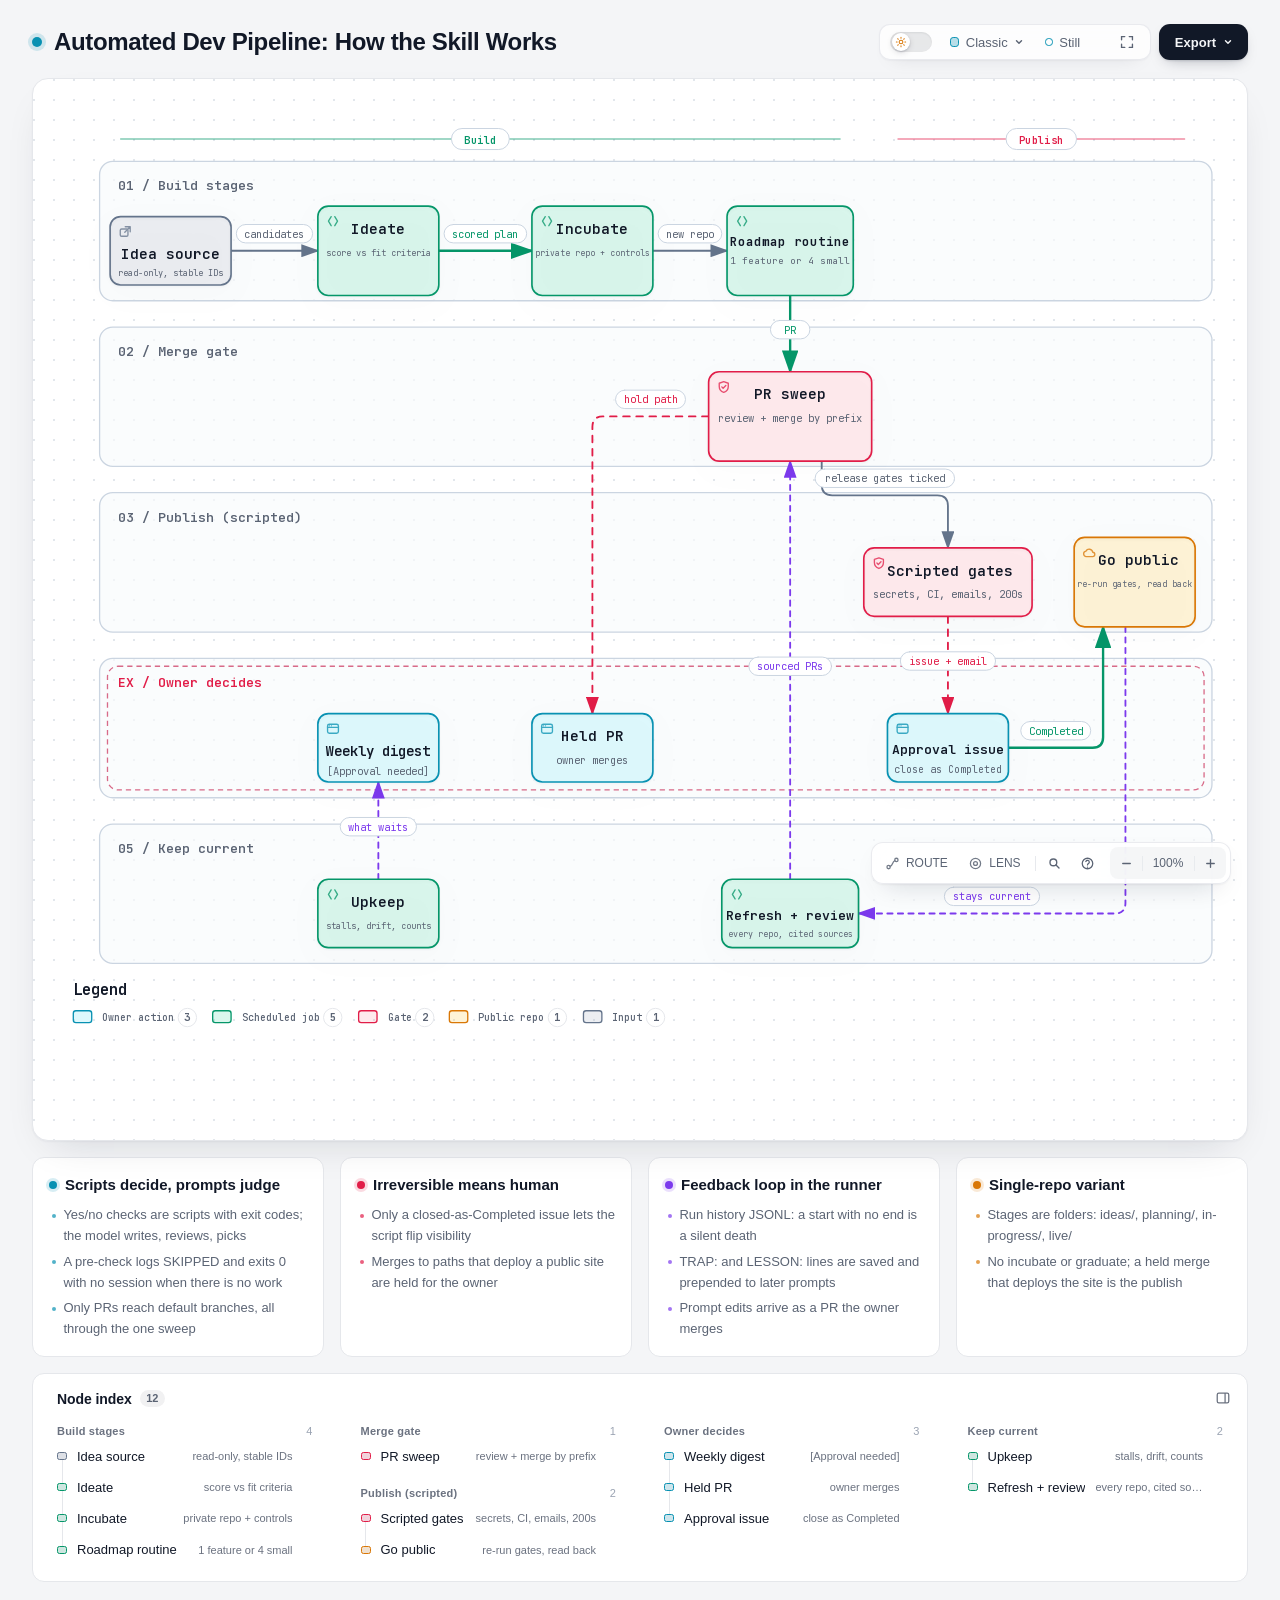
==== commit 564e5cfa: "Let roadmap runs batch up to four small gates Incubate tags docs, config and asset gates `small`; th" ====
--- a/site/assets/diagrams/automated-dev-pipeline-workflow.html
+++ b/site/assets/diagrams/automated-dev-pipeline-workflow.html
@@ -5283,16 +5283,16 @@
         <text data-detail="fine" x="414.8" y="142" class="t-backend" font-size="7" text-anchor="middle">capped</text>
         </g>
 
-        <g id="node-roadmap" data-node-id="roadmap" data-node-label="Roadmap routine" tabindex="0" role="button" aria-label="Focus Roadmap routine, one item per run, Build stages › Build" aria-pressed="false" data-node-kind="backend" data-node-sublabel="one item per run" data-node-tag="pre-check: skip if idle" data-node-context="Build stages › Build">
-          <title>Roadmap routine · one item per run · Build stages › Build · pre-check: skip if idle</title>
+        <g id="node-roadmap" data-node-id="roadmap" data-node-label="Roadmap routine" tabindex="0" role="button" aria-label="Focus Roadmap routine, 1 feature or 4 small, Build stages › Build" aria-pressed="false" data-node-kind="backend" data-node-sublabel="1 feature or 4 small" data-node-tag="pre-check: skip if idle" data-node-context="Build stages › Build">
+          <title>Roadmap routine · 1 feature or 4 small · Build stages › Build · pre-check: skip if idle</title>
           <rect x="517.2" y="86" width="96" height="68" rx="8" class="c-mask"/>
           <rect x="517.2" y="86" width="96" height="68" rx="8" class="c-backend" data-animate="node" style="--step:3" stroke-width="1.5"/>
           <g aria-hidden="true" data-semantic-sigil="backend" class="semantic-sigil s-backend" transform="translate(523.2 92) scale(0.6875)">
             <path d="M6 3 3 8l3 5M10 3l3 5-3 5"/>
           </g>
           <text data-node-label="" data-detail-anchor="" x="565.2" y="116.7" class="t-primary" font-size="9.7" font-weight="600" text-anchor="middle">Roadmap routine</text>
-          <text data-detail="context" x="565.2" y="131.3" class="t-muted" font-size="8" text-anchor="middle">one item per run</text>
-        <text data-detail="fine" x="565.2" y="143.3" class="t-backend" font-size="6.3" text-anchor="middle">pre-check: skip if idle</text>
+          <text data-detail="context" x="565.2" y="130.4" class="t-muted" font-size="7.3" text-anchor="middle">1 feature or 4 small</text>
+        <text data-detail="fine" x="565.2" y="142.2" class="t-backend" font-size="6.3" text-anchor="middle">pre-check: skip if idle</text>
         </g>
 
         <g id="node-sweep" data-node-id="sweep" data-node-label="PR sweep" tabindex="0" role="button" aria-label="Focus PR sweep, review + merge by prefix, Merge gate › Build" aria-pressed="false" data-node-kind="security" data-node-sublabel="review + merge by prefix" data-node-tag="strongest model" data-node-context="Merge gate › Build">
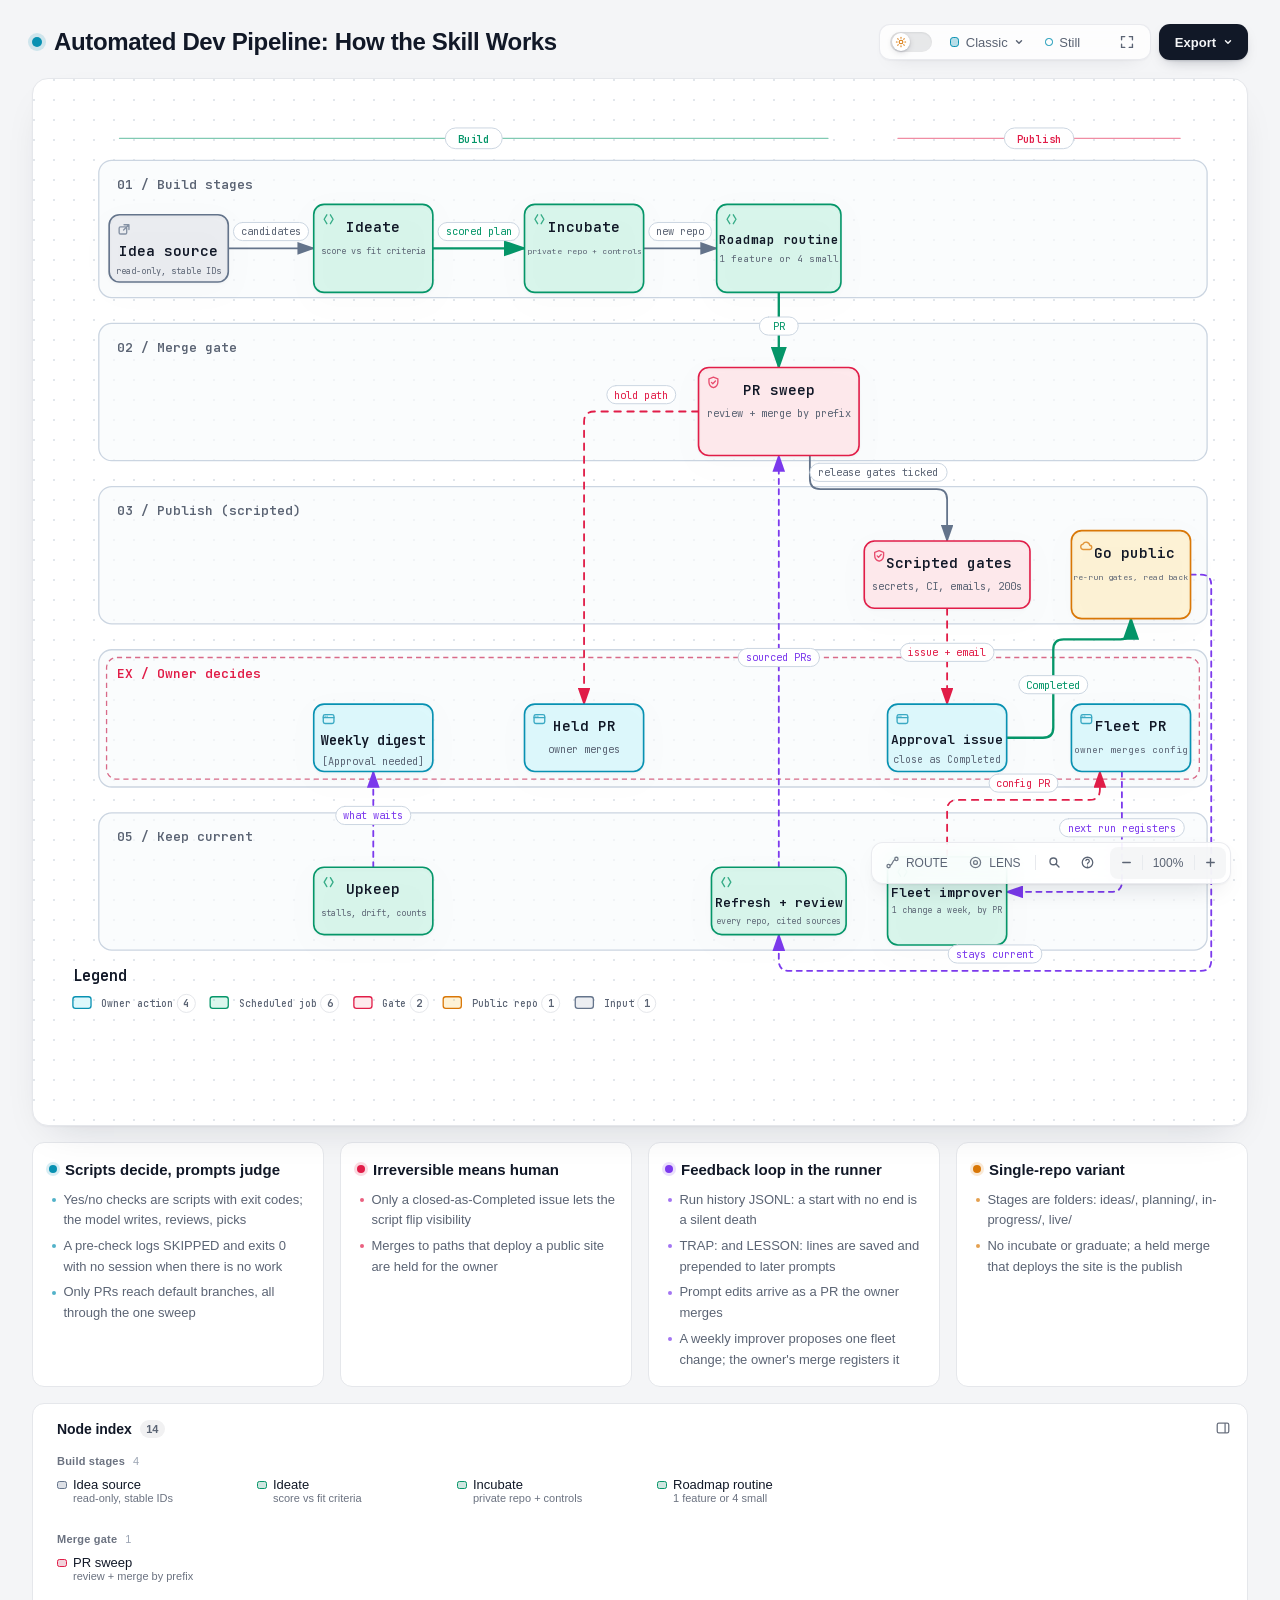
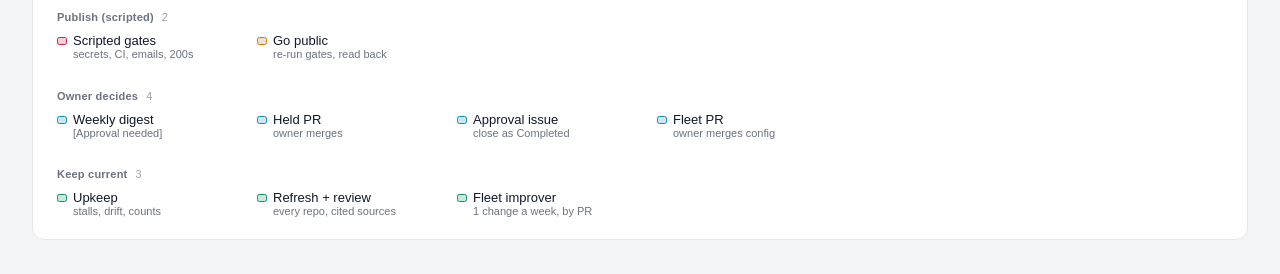
==== commit f8195031: "automated-dev-pipeline: add the weekly fleet improver pattern Rule 13 gains a stage that proposes on" ====
--- a/site/assets/diagrams/automated-dev-pipeline-workflow.html
+++ b/site/assets/diagrams/automated-dev-pipeline-workflow.html
@@ -3,7 +3,7 @@
 <head>
   <meta charset="UTF-8">
   <meta name="viewport" content="width=device-width, initial-scale=1.0">
-  <meta name="generator" content="archify 3.1.0">
+  <meta name="generator" content="archify 3.2.0">
   <meta name="archify-reader-contract" content="declared-wide-v1">
   <title>Automated Dev Pipeline: How the Skill Works Diagram</title>
   <script>
@@ -2736,19 +2736,31 @@
     }
     html[data-reader-rail="bottom"] .node-outline-head { padding: 1rem 2.5rem 0.375rem 0.25rem; }
     html[data-reader-rail="bottom"] .node-outline-list {
-      columns: 15rem;
-      column-gap: 1.75rem;
+      display: grid;
+      gap: 0.5rem;
       padding: 0;
       overflow: visible;
       -webkit-mask-image: none;
       mask-image: none;
     }
-    /* Named groups stay whole; a single unnamed group may split across columns,
-       where a continuous spine would read as a broken line. */
     html[data-reader-rail="bottom"] .node-outline-group + .node-outline-group { margin-top: 0; }
-    html[data-reader-rail="bottom"] .node-outline-group:has(> .node-outline-heading) { break-inside: avoid; padding-bottom: 0.25rem; }
-    html[data-reader-rail="bottom"] .node-outline-group:not(:has(> .node-outline-heading)) > ul::before { display: none; }
-    html[data-reader-rail="bottom"] .node-outline-group li { break-inside: avoid; }
+    html[data-reader-rail="bottom"] .node-outline-group:has(> .node-outline-heading) { padding-bottom: 0.25rem; }
+    html[data-reader-rail="bottom"] .node-outline-group > ul {
+      display: flex;
+      flex-wrap: wrap;
+      gap: 0.25rem 0.5rem;
+    }
+    html[data-reader-rail="bottom"] .node-outline-group > ul::before { display: none; }
+    html[data-reader-rail="bottom"] .node-outline-group li {
+      flex: 0 1 auto;
+      min-width: min(100%, 12rem);
+      max-width: min(100%, 32rem);
+    }
+    html[data-reader-rail="bottom"] .node-outline-heading {
+      justify-content: flex-start;
+      gap: 0.5rem;
+    }
+    html[data-reader-rail="bottom"] .node-outline-heading > span { overflow-wrap: anywhere; }
     .rail-controls { display: none; }
     html:is([data-reader-rail="true"], [data-reader-rail="overlay"], [data-reader-rail="bottom"]) .rail-controls {
       display: flex;
@@ -2964,6 +2976,37 @@
     .node-outline-item:hover small,
     .node-outline-item[data-previewing] small,
     .node-outline-item[aria-current="true"] small { color: var(--text-muted); }
+
+    /* The desktop bottom rail is an index: compact rows keep related nodes
+       together while allowing full names and descriptions to wrap naturally. */
+    html[data-reader-rail="bottom"] .node-outline-item {
+      grid-template-columns: 0.625rem minmax(0, 1fr) 0.75rem;
+      align-items: first baseline;
+      column-gap: 0.375rem;
+      min-height: 0;
+      padding-block: 0.375rem;
+    }
+    html[data-reader-rail="bottom"] .node-outline-item strong,
+    html[data-reader-rail="bottom"] .node-outline-item small {
+      overflow: visible;
+      text-overflow: clip;
+      white-space: normal;
+      overflow-wrap: anywhere;
+    }
+    html[data-reader-rail="bottom"] .node-outline-item strong {
+      grid-column: 2;
+      grid-row: 1;
+    }
+    html[data-reader-rail="bottom"] .node-outline-item small {
+      grid-column: 2;
+      grid-row: 2;
+      text-align: left;
+    }
+    html[data-reader-rail="bottom"] .node-outline-item::after {
+      grid-column: 3;
+      grid-row: 1;
+      align-self: center;
+    }
 
     .card-header {
       display: flex;
@@ -5159,7 +5202,7 @@
     <!-- Main Diagram -->
     <div class="diagram-container" data-detail-level="read"
          data-preset-badge-editorial-plate="ARCHIFY / PLATE 04">
-      <svg viewBox="0 0 902 786" data-reader-fit="width-first" data-layout-contract="readable-v2" role="img" lang="en" aria-labelledby="archify-diagram-title archify-diagram-description" data-animation="trace" data-preset="classic" data-quality-profile="showcase" data-node-ui="">
+      <svg viewBox="0 0 916 786" data-reader-fit="width-first" data-layout-contract="readable-v2" role="img" lang="en" aria-labelledby="archify-diagram-title archify-diagram-description" data-animation="trace" data-preset="classic" data-quality-profile="showcase" data-node-ui="">
         <title id="archify-diagram-title">Automated Dev Pipeline: How the Skill Works</title>
         <desc id="archify-diagram-description">A workflow diagram generated by Archify.</desc>
         <!-- Definitions -->
@@ -5206,45 +5249,47 @@
         <rect width="100%" height="100%" fill="url(#grid)" />
 
         <!-- Swimlanes -->
-        <rect data-graph-role="structural-frame" data-composition-frame-kind="lane" data-composition-frame-id="lane-0" x="40" y="52" width="846" height="106" rx="10" class="c-lane" stroke-width="1"/>
+        <rect data-graph-role="structural-frame" data-composition-frame-kind="lane" data-composition-frame-id="lane-0" x="40" y="52" width="856" height="106" rx="10" class="c-lane" stroke-width="1"/>
         <text x="54" y="74" class="t-muted" font-size="10" font-weight="600">01 / Build stages</text>
 
-        <rect data-graph-role="structural-frame" data-composition-frame-kind="lane" data-composition-frame-id="lane-1" x="40" y="178" width="846" height="106" rx="10" class="c-lane" stroke-width="1"/>
+        <rect data-graph-role="structural-frame" data-composition-frame-kind="lane" data-composition-frame-id="lane-1" x="40" y="178" width="856" height="106" rx="10" class="c-lane" stroke-width="1"/>
         <text x="54" y="200" class="t-muted" font-size="10" font-weight="600">02 / Merge gate</text>
 
-        <rect data-graph-role="structural-frame" data-composition-frame-kind="lane" data-composition-frame-id="lane-2" x="40" y="304" width="846" height="106" rx="10" class="c-lane" stroke-width="1"/>
+        <rect data-graph-role="structural-frame" data-composition-frame-kind="lane" data-composition-frame-id="lane-2" x="40" y="304" width="856" height="106" rx="10" class="c-lane" stroke-width="1"/>
         <text x="54" y="326" class="t-muted" font-size="10" font-weight="600">03 / Publish (scripted)</text>
 
-        <rect data-graph-role="structural-frame" data-composition-frame-kind="lane" data-composition-frame-id="lane-3" x="40" y="430" width="846" height="106" rx="10" class="c-lane" stroke-width="1"/>
-        <rect data-graph-role="structural-frame" data-composition-frame-kind="exception-lane" data-composition-frame-id="lane-3-exception" x="46" y="436" width="834" height="94" rx="8" class="c-security-group" stroke-width="1"/>
+        <rect data-graph-role="structural-frame" data-composition-frame-kind="lane" data-composition-frame-id="lane-3" x="40" y="430" width="856" height="106" rx="10" class="c-lane" stroke-width="1"/>
+        <rect data-graph-role="structural-frame" data-composition-frame-kind="exception-lane" data-composition-frame-id="lane-3-exception" x="46" y="436" width="844" height="94" rx="8" class="c-security-group" stroke-width="1"/>
         <text x="54" y="452" class="t-security" font-size="10" font-weight="600">EX / Owner decides</text>
 
-        <rect data-graph-role="structural-frame" data-composition-frame-kind="lane" data-composition-frame-id="lane-4" x="40" y="556" width="846" height="106" rx="10" class="c-lane" stroke-width="1"/>
+        <rect data-graph-role="structural-frame" data-composition-frame-kind="lane" data-composition-frame-id="lane-4" x="40" y="556" width="856" height="106" rx="10" class="c-lane" stroke-width="1"/>
         <text x="54" y="578" class="t-muted" font-size="10" font-weight="600">05 / Keep current</text>
 
         <!-- Phase headers -->
         <path d="M 56 35 H 603.2" class="a-emphasis phase-rule" stroke-width="1" stroke-linecap="round" fill="none"/>
         <rect x="307.6" y="27" width="44" height="16" rx="8" class="c-mask phase-chip"/>
         <text x="329.6" y="38.5" class="t-backend" font-size="8" font-weight="600" text-anchor="middle" letter-spacing=".04em">Build</text>
-        <path d="M 647.2 35 H 865.2" class="a-security phase-rule" stroke-width="1" stroke-linecap="round" fill="none"/>
-        <rect x="729.4000000000001" y="27" width="53.6" height="16" rx="8" class="c-mask phase-chip"/>
-        <text x="756.2" y="38.5" class="t-security" font-size="8" font-weight="600" text-anchor="middle" letter-spacing=".04em">Publish</text>
+        <path d="M 657.2 35 H 875.2" class="a-security phase-rule" stroke-width="1" stroke-linecap="round" fill="none"/>
+        <rect x="739.4000000000001" y="27" width="53.6" height="16" rx="8" class="c-mask phase-chip"/>
+        <text x="766.2" y="38.5" class="t-security" font-size="8" font-weight="600" text-anchor="middle" letter-spacing=".04em">Publish</text>
 
         <!-- Workflow groups -->
 
 
         <!-- Edge paths -->
-        <path data-edge-from="gates" data-edge-to="approve" data-edge-label="issue + email" data-edge-key="0" data-edge-id="e-ask" data-composition-routing="workflow-v2-auto" data-edge-role="" data-composition-points="685.2,398;685.2,472" d="M 685.2 398 L 685.2 472" class="a-security" data-animate="edge" style="--step:5" stroke-width="1.4" marker-end="url(#arrowhead-security)"/>
+        <path data-edge-from="gates" data-edge-to="approve" data-edge-label="issue + email" data-edge-key="0" data-edge-id="e-ask" data-composition-routing="workflow-v2-auto" data-edge-role="" data-composition-points="695.2,398;695.2,472" d="M 695.2 398 L 695.2 472" class="a-security" data-animate="edge" style="--step:5" stroke-width="1.4" marker-end="url(#arrowhead-security)"/>
         <path data-edge-from="refresh" data-edge-to="sweep" data-edge-label="sourced PRs" data-edge-key="1" data-edge-id="e-fixes" data-composition-routing="workflow-v2-auto" data-edge-role="return" data-composition-points="565.2,598;565.2,280" d="M 565.2 598 L 565.2 280" class="a-dashed" data-animate="edge" style="--step:9" stroke-width="1.4" marker-end="url(#arrowhead-dashed)"/>
-        <path data-edge-from="sweep" data-edge-to="held" data-edge-label="hold path" data-edge-key="2" data-edge-id="e-hold" data-composition-routing="workflow-v2-auto" data-edge-role="branch" data-composition-points="503.20000000000005,246;414.8,246;414.8,472" d="M 503.20000000000005 246 L 422.8 246 Q 414.8 246 414.8 254 L 414.8 472" class="a-security" data-animate="edge" style="--step:10" stroke-width="1.4" marker-end="url(#arrowhead-security)"/>
-        <path data-edge-from="ideas" data-edge-to="ideate" data-edge-label="candidates" data-edge-key="3" data-edge-id="e-ideas" data-composition-routing="workflow-v2-auto" data-edge-role="" data-composition-points="140,120;206,120" d="M 140 120 L 206 120" class="a-default" data-animate="edge" style="--step:0" stroke-width="1.4" marker-end="url(#arrowhead)"/>
-        <path data-edge-from="ideate" data-edge-to="incubate" data-edge-label="scored plan" data-edge-key="4" data-edge-id="e-plan" data-composition-routing="workflow-v2-auto" data-edge-role="" data-composition-points="298,120;368.8,120" d="M 298 120 L 368.8 120" class="a-emphasis" data-animate="edge" style="--step:1" stroke-width="1.8" marker-end="url(#arrowhead-emphasis)"/>
-        <path data-edge-from="roadmap" data-edge-to="sweep" data-edge-label="PR" data-edge-key="5" data-edge-id="e-pr" data-composition-routing="workflow-v2-auto" data-edge-role="" data-composition-points="565.2,154;565.2,212" d="M 565.2 154 L 565.2 212" class="a-emphasis" data-animate="edge" style="--step:3" stroke-width="1.8" marker-end="url(#arrowhead-emphasis)"/>
-        <path data-edge-from="sweep" data-edge-to="gates" data-edge-label="release gates ticked" data-edge-key="6" data-edge-id="e-ready" data-composition-routing="workflow-v2-auto" data-edge-role="" data-composition-points="589.2,280;589.2,306;685.2,306;685.2,346" d="M 589.2 280 L 589.2 298 Q 589.2 306 597.2 306 L 677.2 306 Q 685.2 306 685.2 314 L 685.2 346" class="a-default" data-animate="edge" style="--step:4" stroke-width="1.4" marker-end="url(#arrowhead)"/>
-        <path data-edge-from="incubate" data-edge-to="roadmap" data-edge-label="new repo" data-edge-key="7" data-edge-id="e-repo" data-composition-routing="workflow-v2-auto" data-edge-role="" data-composition-points="460.8,120;517.2,120" d="M 460.8 120 L 517.2 120" class="a-default" data-animate="edge" style="--step:2" stroke-width="1.4" marker-end="url(#arrowhead)"/>
-        <path data-edge-from="upkeep" data-edge-to="digest" data-edge-label="what waits" data-edge-key="8" data-edge-id="e-stalls" data-composition-routing="workflow-v2-auto" data-edge-role="async" data-composition-points="252,598;252,524" d="M 252 598 L 252 524" class="a-dashed" data-animate="edge" style="--step:12" stroke-width="1.4" marker-end="url(#arrowhead-dashed)"/>
-        <path data-edge-from="flip" data-edge-to="refresh" data-edge-label="stays current" data-edge-key="9" data-edge-id="e-stay" data-composition-routing="workflow-v2-auto" data-edge-role="async" data-composition-points="820.2,406;820.2,624;617.2,624" d="M 820.2 406 L 820.2 616 Q 820.2 624 812.2 624 L 617.2 624" class="a-dashed" data-animate="edge" style="--step:12" stroke-width="1.4" marker-end="url(#arrowhead-dashed)"/>
-        <path data-edge-from="approve" data-edge-to="flip" data-edge-label="Completed" data-edge-key="10" data-edge-id="e-yes" data-composition-routing="workflow-v2-auto" data-edge-role="" data-composition-points="731.2,498;803.2,498;803.2,406" d="M 731.2 498 L 795.2 498 Q 803.2 498 803.2 490 L 803.2 406" class="a-emphasis" data-animate="edge" style="--step:6" stroke-width="1.8" marker-end="url(#arrowhead-emphasis)"/>
+        <path data-edge-from="fleetpr" data-edge-to="improve" data-edge-label="next run registers" data-edge-key="2" data-edge-id="e-follow" data-composition-routing="workflow-v2-auto" data-edge-role="return" data-composition-points="830.2,524;830.2,617;741.2,617" d="M 830.2 524 L 830.2 609 Q 830.2 617 822.2 617 L 741.2 617" class="a-dashed" data-animate="edge" style="--step:10" stroke-width="1.4" marker-end="url(#arrowhead-dashed)"/>
+        <path data-edge-from="sweep" data-edge-to="held" data-edge-label="hold path" data-edge-key="3" data-edge-id="e-hold" data-composition-routing="workflow-v2-auto" data-edge-role="branch" data-composition-points="503.20000000000005,246;414.8,246;414.8,472" d="M 503.20000000000005 246 L 422.8 246 Q 414.8 246 414.8 254 L 414.8 472" class="a-security" data-animate="edge" style="--step:11" stroke-width="1.4" marker-end="url(#arrowhead-security)"/>
+        <path data-edge-from="ideas" data-edge-to="ideate" data-edge-label="candidates" data-edge-key="4" data-edge-id="e-ideas" data-composition-routing="workflow-v2-auto" data-edge-role="" data-composition-points="140,120;206,120" d="M 140 120 L 206 120" class="a-default" data-animate="edge" style="--step:0" stroke-width="1.4" marker-end="url(#arrowhead)"/>
+        <path data-edge-from="improve" data-edge-to="fleetpr" data-edge-label="config PR" data-edge-key="5" data-edge-id="e-improve" data-composition-routing="workflow-v2-auto" data-edge-role="" data-composition-points="695.2,590;695.2,546;813.2,546;813.2,524" d="M 695.2 590 L 695.2 554 Q 695.2 546 703.2 546 L 805.2 546 Q 813.2 546 813.2 538 L 813.2 524" class="a-security" data-animate="edge" style="--step:12" stroke-width="1.4" marker-end="url(#arrowhead-security)"/>
+        <path data-edge-from="ideate" data-edge-to="incubate" data-edge-label="scored plan" data-edge-key="6" data-edge-id="e-plan" data-composition-routing="workflow-v2-auto" data-edge-role="" data-composition-points="298,120;368.8,120" d="M 298 120 L 368.8 120" class="a-emphasis" data-animate="edge" style="--step:1" stroke-width="1.8" marker-end="url(#arrowhead-emphasis)"/>
+        <path data-edge-from="roadmap" data-edge-to="sweep" data-edge-label="PR" data-edge-key="7" data-edge-id="e-pr" data-composition-routing="workflow-v2-auto" data-edge-role="" data-composition-points="565.2,154;565.2,212" d="M 565.2 154 L 565.2 212" class="a-emphasis" data-animate="edge" style="--step:3" stroke-width="1.8" marker-end="url(#arrowhead-emphasis)"/>
+        <path data-edge-from="sweep" data-edge-to="gates" data-edge-label="release gates ticked" data-edge-key="8" data-edge-id="e-ready" data-composition-routing="workflow-v2-auto" data-edge-role="" data-composition-points="589.2,280;589.2,306;695.2,306;695.2,346" d="M 589.2 280 L 589.2 298 Q 589.2 306 597.2 306 L 687.2 306 Q 695.2 306 695.2 314 L 695.2 346" class="a-default" data-animate="edge" style="--step:4" stroke-width="1.4" marker-end="url(#arrowhead)"/>
+        <path data-edge-from="incubate" data-edge-to="roadmap" data-edge-label="new repo" data-edge-key="9" data-edge-id="e-repo" data-composition-routing="workflow-v2-auto" data-edge-role="" data-composition-points="460.8,120;517.2,120" d="M 460.8 120 L 517.2 120" class="a-default" data-animate="edge" style="--step:2" stroke-width="1.4" marker-end="url(#arrowhead)"/>
+        <path data-edge-from="upkeep" data-edge-to="digest" data-edge-label="what waits" data-edge-key="10" data-edge-id="e-stalls" data-composition-routing="workflow-v2-auto" data-edge-role="async" data-composition-points="252,598;252,524" d="M 252 598 L 252 524" class="a-dashed" data-animate="edge" style="--step:12" stroke-width="1.4" marker-end="url(#arrowhead-dashed)"/>
+        <path data-edge-from="flip" data-edge-to="refresh" data-edge-label="stays current" data-edge-key="11" data-edge-id="e-stay" data-composition-routing="workflow-v2-auto" data-edge-role="async" data-composition-points="883.2,372;899.2,372;899.2,678;565.2,678;565.2,650" d="M 883.2 372 L 891.2 372 Q 899.2 372 899.2 380 L 899.2 670 Q 899.2 678 891.2 678 L 573.2 678 Q 565.2 678 565.2 670 L 565.2 650" class="a-dashed" data-animate="edge" style="--step:12" stroke-width="1.4" marker-end="url(#arrowhead-dashed)"/>
+        <path data-edge-from="approve" data-edge-to="flip" data-edge-label="Completed" data-edge-key="12" data-edge-id="e-yes" data-composition-routing="workflow-v2-auto" data-edge-role="" data-composition-points="741.2,498;777.2,498;777.2,422;837.2,422;837.2,406" d="M 741.2 498 L 769.2 498 Q 777.2 498 777.2 490 L 777.2 430 Q 777.2 422 785.2 422 L 829.2 422 Q 837.2 422 837.2 414 L 837.2 406" class="a-emphasis" data-animate="edge" style="--step:6" stroke-width="1.8" marker-end="url(#arrowhead-emphasis)"/>
 
         <!-- Nodes -->
         <g id="node-ideas" data-node-id="ideas" data-node-label="Idea source" tabindex="0" role="button" aria-label="Focus Idea source, read-only, stable IDs, Build stages › Build" aria-pressed="false" data-node-kind="external" data-node-sublabel="read-only, stable IDs" data-node-context="Build stages › Build">
@@ -5310,26 +5355,26 @@
 
         <g id="node-gates" data-node-id="gates" data-node-label="Scripted gates" tabindex="0" role="button" aria-label="Focus Scripted gates, secrets, CI, emails, 200s, Publish (scripted) › Publish" aria-pressed="false" data-node-kind="security" data-node-sublabel="secrets, CI, emails, 200s" data-node-context="Publish (scripted) › Publish">
           <title>Scripted gates · secrets, CI, emails, 200s · Publish (scripted) › Publish</title>
-          <rect x="621.2" y="346" width="128" height="52" rx="8" class="c-mask"/>
-          <rect x="621.2" y="346" width="128" height="52" rx="8" class="c-security" data-animate="node" style="--step:5" stroke-width="1.5"/>
-          <g aria-hidden="true" data-semantic-sigil="security" class="semantic-sigil s-security" transform="translate(627.2 352) scale(0.6875)">
+          <rect x="631.2" y="346" width="128" height="52" rx="8" class="c-mask"/>
+          <rect x="631.2" y="346" width="128" height="52" rx="8" class="c-security" data-animate="node" style="--step:5" stroke-width="1.5"/>
+          <g aria-hidden="true" data-semantic-sigil="security" class="semantic-sigil s-security" transform="translate(637.2 352) scale(0.6875)">
             <path d="M8 2.2 13 4v3.5c0 3.1-1.8 5.4-5 6.5-3.2-1.1-5-3.4-5-6.5V4Z"/>
             <path d="m5.8 8 1.5 1.5 3-3"/>
           </g>
-          <text data-node-label="" data-detail-anchor="" x="686.4000000000001" y="367" class="t-primary" font-size="11" font-weight="600" text-anchor="middle">Scripted gates</text>
-          <text data-detail="context" x="685.2" y="384" class="t-muted" font-size="8" text-anchor="middle">secrets, CI, emails, 200s</text>
+          <text data-node-label="" data-detail-anchor="" x="696.4000000000001" y="367" class="t-primary" font-size="11" font-weight="600" text-anchor="middle">Scripted gates</text>
+          <text data-detail="context" x="695.2" y="384" class="t-muted" font-size="8" text-anchor="middle">secrets, CI, emails, 200s</text>
         </g>
 
         <g id="node-flip" data-node-id="flip" data-node-label="Go public" tabindex="0" role="button" aria-label="Focus Go public, re-run gates, read back, Publish (scripted) › Publish" aria-pressed="false" data-node-kind="cloud" data-node-sublabel="re-run gates, read back" data-node-tag="landing page + ledger" data-node-context="Publish (scripted) › Publish">
           <title>Go public · re-run gates, read back · Publish (scripted) › Publish · landing page + ledger</title>
-          <rect x="781.2" y="338" width="92" height="68" rx="8" class="c-mask"/>
-          <rect x="781.2" y="338" width="92" height="68" rx="8" class="c-cloud" data-animate="node" style="--step:7" stroke-width="1.5"/>
-          <g aria-hidden="true" data-semantic-sigil="cloud" class="semantic-sigil s-cloud" transform="translate(787.2 344) scale(0.6875)">
+          <rect x="791.2" y="338" width="92" height="68" rx="8" class="c-mask"/>
+          <rect x="791.2" y="338" width="92" height="68" rx="8" class="c-cloud" data-animate="node" style="--step:7" stroke-width="1.5"/>
+          <g aria-hidden="true" data-semantic-sigil="cloud" class="semantic-sigil s-cloud" transform="translate(797.2 344) scale(0.6875)">
             <path d="M4.3 12.5h7.3a2.4 2.4 0 0 0 .2-4.8 4 4 0 0 0-7.5-1.3A3.1 3.1 0 0 0 4.3 12.5Z"/>
           </g>
-          <text data-node-label="" data-detail-anchor="" x="829.9000000000001" y="359" class="t-primary" font-size="11" font-weight="600" text-anchor="middle">Go public</text>
-          <text data-detail="context" x="827.2" y="376" class="t-muted" font-size="6" text-anchor="middle">re-run gates, read back</text>
-        <text data-detail="fine" x="827.2" y="394" class="t-cloud" font-size="6.6" text-anchor="middle">landing page + ledger</text>
+          <text data-node-label="" data-detail-anchor="" x="839.9000000000001" y="359" class="t-primary" font-size="11" font-weight="600" text-anchor="middle">Go public</text>
+          <text data-detail="context" x="837.2" y="376" class="t-muted" font-size="6" text-anchor="middle">re-run gates, read back</text>
+        <text data-detail="fine" x="837.2" y="394" class="t-cloud" font-size="6.6" text-anchor="middle">landing page + ledger</text>
         </g>
 
         <g id="node-digest" data-node-id="digest" data-node-label="Weekly digest" tabindex="0" role="button" aria-label="Focus Weekly digest, [Approval needed], Owner decides › Build" aria-pressed="false" data-node-kind="frontend" data-node-sublabel="[Approval needed]" data-node-context="Owner decides › Build">
@@ -5362,16 +5407,30 @@
 
         <g id="node-approve" data-node-id="approve" data-node-label="Approval issue" tabindex="0" role="button" aria-label="Focus Approval issue, close as Completed, Owner decides › Publish" aria-pressed="false" data-node-kind="frontend" data-node-sublabel="close as Completed" data-node-context="Owner decides › Publish">
           <title>Approval issue · close as Completed · Owner decides › Publish</title>
-          <rect x="639.2" y="472" width="92" height="52" rx="8" class="c-mask"/>
-          <rect x="639.2" y="472" width="92" height="52" rx="8" class="c-frontend" data-animate="node" style="--step:6" stroke-width="1.5"/>
-          <g aria-hidden="true" data-semantic-sigil="frontend" class="semantic-sigil s-frontend" transform="translate(645.2 478) scale(0.6875)">
+          <rect x="649.2" y="472" width="92" height="52" rx="8" class="c-mask"/>
+          <rect x="649.2" y="472" width="92" height="52" rx="8" class="c-frontend" data-animate="node" style="--step:6" stroke-width="1.5"/>
+          <g aria-hidden="true" data-semantic-sigil="frontend" class="semantic-sigil s-frontend" transform="translate(655.2 478) scale(0.6875)">
             <rect x="2" y="3" width="12" height="10" rx="2"/>
             <path d="M2 6.5h12"/>
             <circle cx="4.1" cy="4.8" r=".7" class="sigil-fill"/>
             <circle cx="6.3" cy="4.8" r=".7" class="sigil-fill"/>
           </g>
-          <text data-node-label="" data-detail-anchor="" x="685.2" y="503" class="t-primary" font-size="10" font-weight="600" text-anchor="middle">Approval issue</text>
-          <text data-detail="context" x="685.2" y="517.3" class="t-muted" font-size="7.7" text-anchor="middle">close as Completed</text>
+          <text data-node-label="" data-detail-anchor="" x="695.2" y="503" class="t-primary" font-size="10" font-weight="600" text-anchor="middle">Approval issue</text>
+          <text data-detail="context" x="695.2" y="517.3" class="t-muted" font-size="7.7" text-anchor="middle">close as Completed</text>
+        </g>
+
+        <g id="node-fleetpr" data-node-id="fleetpr" data-node-label="Fleet PR" tabindex="0" role="button" aria-label="Focus Fleet PR, owner merges config, Owner decides › Publish" aria-pressed="false" data-node-kind="frontend" data-node-sublabel="owner merges config" data-node-context="Owner decides › Publish">
+          <title>Fleet PR · owner merges config · Owner decides › Publish</title>
+          <rect x="791.2" y="472" width="92" height="52" rx="8" class="c-mask"/>
+          <rect x="791.2" y="472" width="92" height="52" rx="8" class="c-frontend" data-animate="node" style="--step:12" stroke-width="1.5"/>
+          <g aria-hidden="true" data-semantic-sigil="frontend" class="semantic-sigil s-frontend" transform="translate(797.2 478) scale(0.6875)">
+            <rect x="2" y="3" width="12" height="10" rx="2"/>
+            <path d="M2 6.5h12"/>
+            <circle cx="4.1" cy="4.8" r=".7" class="sigil-fill"/>
+            <circle cx="6.3" cy="4.8" r=".7" class="sigil-fill"/>
+          </g>
+          <text data-node-label="" data-detail-anchor="" x="837.2" y="493" class="t-primary" font-size="11" font-weight="600" text-anchor="middle">Fleet PR</text>
+          <text data-detail="context" x="837.2" y="510" class="t-muted" font-size="7.3" text-anchor="middle">owner merges config</text>
         </g>
 
         <g id="node-upkeep" data-node-id="upkeep" data-node-label="Upkeep" tabindex="0" role="button" aria-label="Focus Upkeep, stalls, drift, counts, Keep current › Build" aria-pressed="false" data-node-kind="backend" data-node-sublabel="stalls, drift, counts" data-node-context="Keep current › Build">
@@ -5396,50 +5455,70 @@
           <text data-detail="context" x="565.2" y="641.7" class="t-muted" font-size="6.4" text-anchor="middle">every repo, cited sources</text>
         </g>
 
+        <g id="node-improve" data-node-id="improve" data-node-label="Fleet improver" tabindex="0" role="button" aria-label="Focus Fleet improver, 1 change a week, by PR, Keep current › Publish" aria-pressed="false" data-node-kind="backend" data-node-sublabel="1 change a week, by PR" data-node-tag="skips while one waits" data-node-context="Keep current › Publish">
+          <title>Fleet improver · 1 change a week, by PR · Keep current › Publish · skips while one waits</title>
+          <rect x="649.2" y="590" width="92" height="68" rx="8" class="c-mask"/>
+          <rect x="649.2" y="590" width="92" height="68" rx="8" class="c-backend" data-animate="node" style="--step:12" stroke-width="1.5"/>
+          <g aria-hidden="true" data-semantic-sigil="backend" class="semantic-sigil s-backend" transform="translate(655.2 596) scale(0.6875)">
+            <path d="M6 3 3 8l3 5M10 3l3 5-3 5"/>
+          </g>
+          <text data-node-label="" data-detail-anchor="" x="695.2" y="621" class="t-primary" font-size="10" font-weight="600" text-anchor="middle">Fleet improver</text>
+          <text data-detail="context" x="695.2" y="633.6" class="t-muted" font-size="6.3" text-anchor="middle">1 change a week, by PR</text>
+        <text data-detail="fine" x="695.2" y="646" class="t-backend" font-size="6.6" text-anchor="middle">skips while one waits</text>
+        </g>
+
         <!-- Edge labels -->
         <g data-detail="context" data-edge-from="gates" data-edge-to="approve" data-edge-label="issue + email" data-edge-key="0" data-edge-id="e-ask">
-          <rect x="649" y="425" width="72.4" height="14" rx="3" class="c-mask"/>
-          <text x="685.2" y="435" class="t-edge-security" font-size="8" text-anchor="middle">issue + email</text>
+          <rect x="659" y="425" width="72.4" height="14" rx="3" class="c-mask"/>
+          <text x="695.2" y="435" class="t-edge-security" font-size="8" text-anchor="middle">issue + email</text>
         </g>
         <g data-detail="context" data-edge-from="refresh" data-edge-to="sweep" data-edge-label="sourced PRs" data-edge-key="1" data-edge-id="e-fixes">
           <rect x="533.8000000000001" y="429" width="62.8" height="14" rx="3" class="c-mask"/>
           <text x="565.2" y="439" class="t-edge-dashed" font-size="8" text-anchor="middle">sourced PRs</text>
         </g>
-        <g data-detail="context" data-edge-from="sweep" data-edge-to="held" data-edge-label="hold path" data-edge-key="2" data-edge-id="e-hold">
+        <g data-detail="context" data-edge-from="fleetpr" data-edge-to="improve" data-edge-label="next run registers" data-edge-key="2" data-edge-id="e-follow">
+          <rect x="782" y="560.5" width="96.39999999999999" height="14" rx="3" class="c-mask"/>
+          <text x="830.2" y="570.5" class="t-edge-dashed" font-size="8" text-anchor="middle">next run registers</text>
+        </g>
+        <g data-detail="context" data-edge-from="sweep" data-edge-to="held" data-edge-label="hold path" data-edge-key="3" data-edge-id="e-hold">
           <rect x="432.4" y="226" width="53.199999999999996" height="14" rx="3" class="c-mask"/>
           <text x="459" y="236" class="t-edge-security" font-size="8" text-anchor="middle">hold path</text>
         </g>
-        <g data-detail="context" data-edge-from="ideas" data-edge-to="ideate" data-edge-label="candidates" data-edge-key="3" data-edge-id="e-ideas">
+        <g data-detail="context" data-edge-from="ideas" data-edge-to="ideate" data-edge-label="candidates" data-edge-key="4" data-edge-id="e-ideas">
           <rect x="144" y="100" width="58" height="14" rx="3" class="c-mask"/>
           <text x="173" y="110" class="t-muted" font-size="8" text-anchor="middle">candidates</text>
         </g>
-        <g data-detail="context" data-edge-from="ideate" data-edge-to="incubate" data-edge-label="scored plan" data-edge-key="4" data-edge-id="e-plan">
+        <g data-detail="context" data-edge-from="improve" data-edge-to="fleetpr" data-edge-label="config PR" data-edge-key="5" data-edge-id="e-improve">
+          <rect x="727.6" y="526" width="53.199999999999996" height="14" rx="3" class="c-mask"/>
+          <text x="754.2" y="536" class="t-edge-security" font-size="8" text-anchor="middle">config PR</text>
+        </g>
+        <g data-detail="context" data-edge-from="ideate" data-edge-to="incubate" data-edge-label="scored plan" data-edge-key="6" data-edge-id="e-plan">
           <rect x="302" y="100" width="62.8" height="14" rx="3" class="c-mask"/>
           <text x="333.4" y="110" class="t-edge-emphasis" font-size="8" text-anchor="middle">scored plan</text>
         </g>
-        <g data-detail="context" data-edge-from="roadmap" data-edge-to="sweep" data-edge-label="PR" data-edge-key="5" data-edge-id="e-pr">
+        <g data-detail="context" data-edge-from="roadmap" data-edge-to="sweep" data-edge-label="PR" data-edge-key="7" data-edge-id="e-pr">
           <rect x="550.2" y="173" width="30" height="14" rx="3" class="c-mask"/>
           <text x="565.2" y="183" class="t-edge-emphasis" font-size="8" text-anchor="middle">PR</text>
         </g>
-        <g data-detail="context" data-edge-from="sweep" data-edge-to="gates" data-edge-label="release gates ticked" data-edge-key="6" data-edge-id="e-ready">
-          <rect x="584.2" y="286" width="106" height="14" rx="3" class="c-mask"/>
-          <text x="637.2" y="296" class="t-muted" font-size="8" text-anchor="middle">release gates ticked</text>
+        <g data-detail="context" data-edge-from="sweep" data-edge-to="gates" data-edge-label="release gates ticked" data-edge-key="8" data-edge-id="e-ready">
+          <rect x="589.2" y="286" width="106" height="14" rx="3" class="c-mask"/>
+          <text x="642.2" y="296" class="t-muted" font-size="8" text-anchor="middle">release gates ticked</text>
         </g>
-        <g data-detail="context" data-edge-from="incubate" data-edge-to="roadmap" data-edge-label="new repo" data-edge-key="7" data-edge-id="e-repo">
+        <g data-detail="context" data-edge-from="incubate" data-edge-to="roadmap" data-edge-label="new repo" data-edge-key="9" data-edge-id="e-repo">
           <rect x="464.8" y="100" width="48.4" height="14" rx="3" class="c-mask"/>
           <text x="489" y="110" class="t-muted" font-size="8" text-anchor="middle">new repo</text>
         </g>
-        <g data-detail="context" data-edge-from="upkeep" data-edge-to="digest" data-edge-label="what waits" data-edge-key="8" data-edge-id="e-stalls">
+        <g data-detail="context" data-edge-from="upkeep" data-edge-to="digest" data-edge-label="what waits" data-edge-key="10" data-edge-id="e-stalls">
           <rect x="223" y="551" width="58" height="14" rx="3" class="c-mask"/>
           <text x="252" y="561" class="t-edge-dashed" font-size="8" text-anchor="middle">what waits</text>
         </g>
-        <g data-detail="context" data-edge-from="flip" data-edge-to="refresh" data-edge-label="stays current" data-edge-key="9" data-edge-id="e-stay">
-          <rect x="682.5" y="604" width="72.4" height="14" rx="3" class="c-mask"/>
-          <text x="718.7" y="614" class="t-edge-dashed" font-size="8" text-anchor="middle">stays current</text>
+        <g data-detail="context" data-edge-from="flip" data-edge-to="refresh" data-edge-label="stays current" data-edge-key="11" data-edge-id="e-stay">
+          <rect x="696" y="658" width="72.4" height="14" rx="3" class="c-mask"/>
+          <text x="732.2" y="668" class="t-edge-dashed" font-size="8" text-anchor="middle">stays current</text>
         </g>
-        <g data-detail="context" data-edge-from="approve" data-edge-to="flip" data-edge-label="Completed" data-edge-key="10" data-edge-id="e-yes">
-          <rect x="740.6" y="478" width="53.199999999999996" height="14" rx="3" class="c-mask"/>
-          <text x="767.2" y="488" class="t-edge-emphasis" font-size="8" text-anchor="middle">Completed</text>
+        <g data-detail="context" data-edge-from="approve" data-edge-to="flip" data-edge-label="Completed" data-edge-key="12" data-edge-id="e-yes">
+          <rect x="750.6" y="450" width="53.199999999999996" height="14" rx="3" class="c-mask"/>
+          <text x="777.2" y="460" class="t-edge-emphasis" font-size="8" text-anchor="middle">Completed</text>
         </g>
 
         <!-- Legend -->
@@ -5675,6 +5754,7 @@
           <li>Run history JSONL: a start with no end is a silent death</li>
           <li>TRAP: and LESSON: lines are saved and prepended to later prompts</li>
           <li>Prompt edits arrive as a PR the owner merges</li>
+          <li>A weekly improver proposes one fleet change; the owner&#39;s merge registers it</li>
         </ul>
       </div>
 
@@ -5866,6 +5946,7 @@
         else open(false);
       });
       btn.addEventListener('keydown', function (e) {
+        if (e.ctrlKey || e.altKey || e.metaKey || e.shiftKey) return;
         if (e.key === 'ArrowDown' || e.key === 'ArrowUp') {
           e.preventDefault();
           if (!isOpen()) open(e.key === 'ArrowUp');
@@ -5882,6 +5963,7 @@
       menu.addEventListener('keydown', function (e) {
         if (e.key === 'Escape') { e.preventDefault(); close(true); return; }
         if (e.key === 'Tab') { close(false); return; }
+        if (e.ctrlKey || e.altKey || e.metaKey || e.shiftKey) return;
         var available = options();
         var active = available.indexOf(document.activeElement);
         switch (e.key) {
@@ -7305,6 +7387,7 @@
       });
       // APG menu-button pattern: ArrowDown/ArrowUp on the trigger opens the menu.
       btn.addEventListener('keydown', function (e) {
+        if (e.ctrlKey || e.altKey || e.metaKey || e.shiftKey) return;
         if (e.key === 'ArrowDown' || e.key === 'ArrowUp') {
           e.preventDefault();
           if (!isOpen()) open(e.key === 'ArrowUp');
@@ -7320,6 +7403,7 @@
       menu.addEventListener('keydown', function (e) {
         if (e.key === 'Escape') { e.preventDefault(); close(true); return; }
         if (e.key === 'Tab')    { close(false); return; }
+        if (e.ctrlKey || e.altKey || e.metaKey || e.shiftKey) return;
 
         var available = items().filter(function (i) { return !i.hidden && !i.disabled; });
         var current = available.indexOf(document.activeElement);
@@ -9947,6 +10031,7 @@
         syncRelationshipPreview();
       });
       relationshipList.addEventListener('keydown', function (event) {
+        if (event.ctrlKey || event.altKey || event.metaKey || event.shiftKey) return;
         if (event.key !== 'ArrowDown' && event.key !== 'ArrowUp' && event.key !== 'Home' && event.key !== 'End') return;
         var buttons = Array.prototype.slice.call(relationshipList.querySelectorAll('[data-relationship-target]'));
         if (!buttons.length) return;
@@ -12735,6 +12820,7 @@
       closeBtn.addEventListener('click', function () { close(); });
       input.addEventListener('input', function () { render(input.value); });
       input.addEventListener('keydown', function (event) {
+        if (event.ctrlKey || event.altKey || event.metaKey || event.shiftKey) return;
         var buttons = resultButtons();
         if (event.key === 'ArrowDown' && buttons.length) {
           event.preventDefault();
@@ -12745,6 +12831,7 @@
         }
       });
       results.addEventListener('keydown', function (event) {
+        if (event.ctrlKey || event.altKey || event.metaKey || event.shiftKey) return;
         var buttons = resultButtons();
         var index = buttons.indexOf(document.activeElement);
         if (index < 0 || !buttons.length) return;
@@ -12779,6 +12866,7 @@
         count: items.length
       };
     })();
+
 
     /* ============================================================
        Node Outline — a rail index of the semantic nodes, grouped by their
@@ -13884,6 +13972,7 @@
         if (journeyPlaying && event.target.closest('[data-route-journey-index]')) pauseJourney({ preserveElapsed: true });
       });
       path.addEventListener('keydown', function (event) {
+        if (event.ctrlKey || event.altKey || event.metaKey || event.shiftKey) return;
         var button = event.target.closest('[data-route-journey-index]');
         if (!button) return;
         var index = Number(button.getAttribute('data-route-journey-index'));
@@ -14559,6 +14648,7 @@
         select(button.getAttribute('data-kind'));
       });
       kindsRoot.addEventListener('keydown', function (event) {
+        if (event.ctrlKey || event.altKey || event.metaKey || event.shiftKey) return;
         var buttons = Array.prototype.slice.call(kindsRoot.querySelectorAll('button:not(:disabled)'));
         var index = buttons.indexOf(document.activeElement);
         var next = null;
@@ -14796,6 +14886,7 @@
        ============================================================ */
     document.addEventListener('keydown', function (e) {
       if (e.metaKey || e.ctrlKey || e.altKey) return;
+      if (e.shiftKey && (e.key === 'ArrowDown' || e.key === 'ArrowUp' || e.key === 'Home' || e.key === 'End')) return;
       if (e.defaultPrevented) return;
       var t = e.target;
       if (t && (t.tagName === 'INPUT' || t.tagName === 'TEXTAREA' || t.isContentEditable)) return;
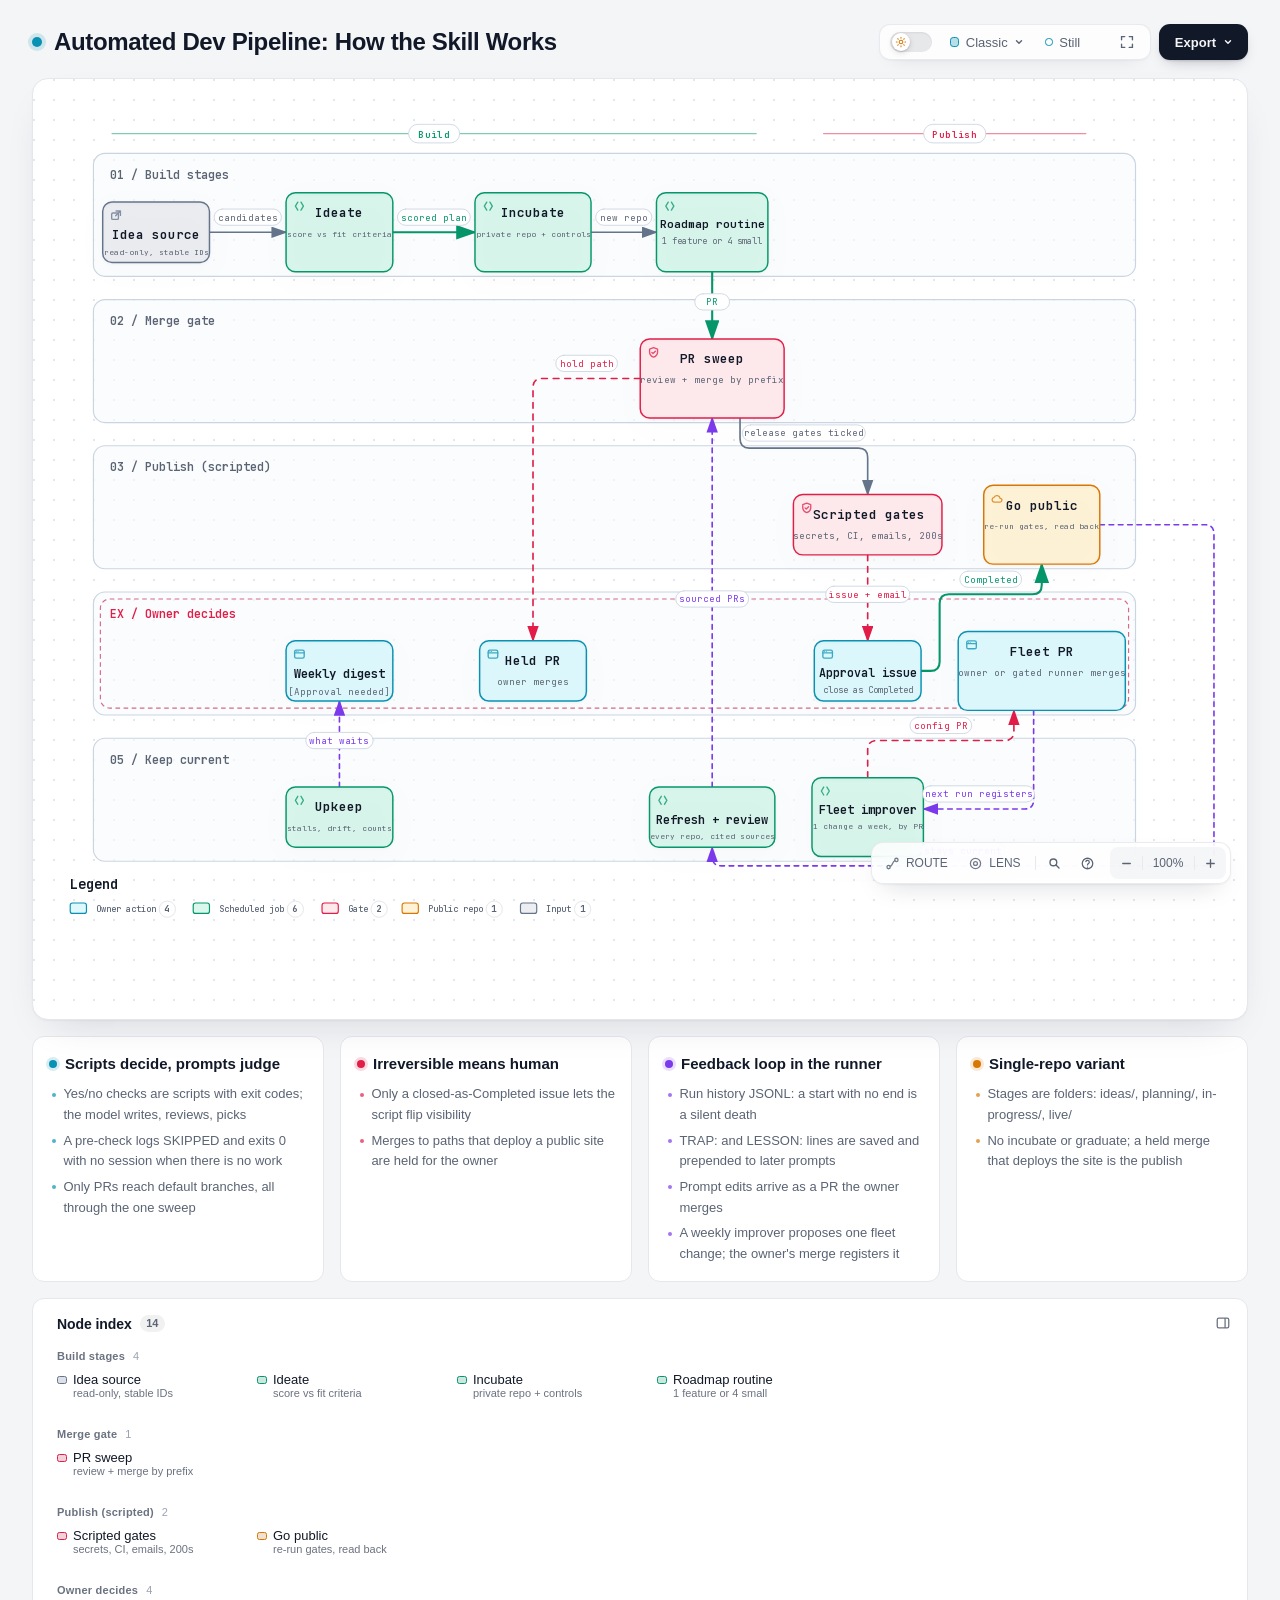
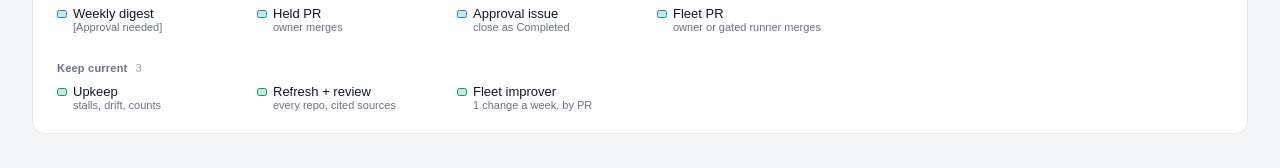
==== commit 05a8b684: "automated-dev-pipeline: the improver's PRs can be runner-merged behind gates Owner merges first; lat" ====
--- a/site/assets/diagrams/automated-dev-pipeline-workflow.html
+++ b/site/assets/diagrams/automated-dev-pipeline-workflow.html
@@ -5202,7 +5202,7 @@
     <!-- Main Diagram -->
     <div class="diagram-container" data-detail-level="read"
          data-preset-badge-editorial-plate="ARCHIFY / PLATE 04">
-      <svg viewBox="0 0 916 786" data-reader-fit="width-first" data-layout-contract="readable-v2" role="img" lang="en" aria-labelledby="archify-diagram-title archify-diagram-description" data-animation="trace" data-preset="classic" data-quality-profile="showcase" data-node-ui="">
+      <svg viewBox="0 0 1022 786" data-reader-fit="width-first" data-layout-contract="readable-v2" role="img" lang="en" aria-labelledby="archify-diagram-title archify-diagram-description" data-animation="trace" data-preset="classic" data-quality-profile="showcase" data-node-ui="">
         <title id="archify-diagram-title">Automated Dev Pipeline: How the Skill Works</title>
         <desc id="archify-diagram-description">A workflow diagram generated by Archify.</desc>
         <!-- Definitions -->
@@ -5249,47 +5249,47 @@
         <rect width="100%" height="100%" fill="url(#grid)" />
 
         <!-- Swimlanes -->
-        <rect data-graph-role="structural-frame" data-composition-frame-kind="lane" data-composition-frame-id="lane-0" x="40" y="52" width="856" height="106" rx="10" class="c-lane" stroke-width="1"/>
+        <rect data-graph-role="structural-frame" data-composition-frame-kind="lane" data-composition-frame-id="lane-0" x="40" y="52" width="898" height="106" rx="10" class="c-lane" stroke-width="1"/>
         <text x="54" y="74" class="t-muted" font-size="10" font-weight="600">01 / Build stages</text>
 
-        <rect data-graph-role="structural-frame" data-composition-frame-kind="lane" data-composition-frame-id="lane-1" x="40" y="178" width="856" height="106" rx="10" class="c-lane" stroke-width="1"/>
+        <rect data-graph-role="structural-frame" data-composition-frame-kind="lane" data-composition-frame-id="lane-1" x="40" y="178" width="898" height="106" rx="10" class="c-lane" stroke-width="1"/>
         <text x="54" y="200" class="t-muted" font-size="10" font-weight="600">02 / Merge gate</text>
 
-        <rect data-graph-role="structural-frame" data-composition-frame-kind="lane" data-composition-frame-id="lane-2" x="40" y="304" width="856" height="106" rx="10" class="c-lane" stroke-width="1"/>
+        <rect data-graph-role="structural-frame" data-composition-frame-kind="lane" data-composition-frame-id="lane-2" x="40" y="304" width="898" height="106" rx="10" class="c-lane" stroke-width="1"/>
         <text x="54" y="326" class="t-muted" font-size="10" font-weight="600">03 / Publish (scripted)</text>
 
-        <rect data-graph-role="structural-frame" data-composition-frame-kind="lane" data-composition-frame-id="lane-3" x="40" y="430" width="856" height="106" rx="10" class="c-lane" stroke-width="1"/>
-        <rect data-graph-role="structural-frame" data-composition-frame-kind="exception-lane" data-composition-frame-id="lane-3-exception" x="46" y="436" width="844" height="94" rx="8" class="c-security-group" stroke-width="1"/>
+        <rect data-graph-role="structural-frame" data-composition-frame-kind="lane" data-composition-frame-id="lane-3" x="40" y="430" width="898" height="106" rx="10" class="c-lane" stroke-width="1"/>
+        <rect data-graph-role="structural-frame" data-composition-frame-kind="exception-lane" data-composition-frame-id="lane-3-exception" x="46" y="436" width="886" height="94" rx="8" class="c-security-group" stroke-width="1"/>
         <text x="54" y="452" class="t-security" font-size="10" font-weight="600">EX / Owner decides</text>
 
-        <rect data-graph-role="structural-frame" data-composition-frame-kind="lane" data-composition-frame-id="lane-4" x="40" y="556" width="856" height="106" rx="10" class="c-lane" stroke-width="1"/>
+        <rect data-graph-role="structural-frame" data-composition-frame-kind="lane" data-composition-frame-id="lane-4" x="40" y="556" width="898" height="106" rx="10" class="c-lane" stroke-width="1"/>
         <text x="54" y="578" class="t-muted" font-size="10" font-weight="600">05 / Keep current</text>
 
         <!-- Phase headers -->
-        <path d="M 56 35 H 603.2" class="a-emphasis phase-rule" stroke-width="1" stroke-linecap="round" fill="none"/>
-        <rect x="307.6" y="27" width="44" height="16" rx="8" class="c-mask phase-chip"/>
-        <text x="329.6" y="38.5" class="t-backend" font-size="8" font-weight="600" text-anchor="middle" letter-spacing=".04em">Build</text>
-        <path d="M 657.2 35 H 875.2" class="a-security phase-rule" stroke-width="1" stroke-linecap="round" fill="none"/>
-        <rect x="739.4000000000001" y="27" width="53.6" height="16" rx="8" class="c-mask phase-chip"/>
-        <text x="766.2" y="38.5" class="t-security" font-size="8" font-weight="600" text-anchor="middle" letter-spacing=".04em">Publish</text>
+        <path d="M 56 35 H 611.2" class="a-emphasis phase-rule" stroke-width="1" stroke-linecap="round" fill="none"/>
+        <rect x="311.6" y="27" width="44" height="16" rx="8" class="c-mask phase-chip"/>
+        <text x="333.6" y="38.5" class="t-backend" font-size="8" font-weight="600" text-anchor="middle" letter-spacing=".04em">Build</text>
+        <path d="M 669.2 35 H 895.2" class="a-security phase-rule" stroke-width="1" stroke-linecap="round" fill="none"/>
+        <rect x="755.4000000000001" y="27" width="53.6" height="16" rx="8" class="c-mask phase-chip"/>
+        <text x="782.2" y="38.5" class="t-security" font-size="8" font-weight="600" text-anchor="middle" letter-spacing=".04em">Publish</text>
 
         <!-- Workflow groups -->
 
 
         <!-- Edge paths -->
-        <path data-edge-from="gates" data-edge-to="approve" data-edge-label="issue + email" data-edge-key="0" data-edge-id="e-ask" data-composition-routing="workflow-v2-auto" data-edge-role="" data-composition-points="695.2,398;695.2,472" d="M 695.2 398 L 695.2 472" class="a-security" data-animate="edge" style="--step:5" stroke-width="1.4" marker-end="url(#arrowhead-security)"/>
-        <path data-edge-from="refresh" data-edge-to="sweep" data-edge-label="sourced PRs" data-edge-key="1" data-edge-id="e-fixes" data-composition-routing="workflow-v2-auto" data-edge-role="return" data-composition-points="565.2,598;565.2,280" d="M 565.2 598 L 565.2 280" class="a-dashed" data-animate="edge" style="--step:9" stroke-width="1.4" marker-end="url(#arrowhead-dashed)"/>
-        <path data-edge-from="fleetpr" data-edge-to="improve" data-edge-label="next run registers" data-edge-key="2" data-edge-id="e-follow" data-composition-routing="workflow-v2-auto" data-edge-role="return" data-composition-points="830.2,524;830.2,617;741.2,617" d="M 830.2 524 L 830.2 609 Q 830.2 617 822.2 617 L 741.2 617" class="a-dashed" data-animate="edge" style="--step:10" stroke-width="1.4" marker-end="url(#arrowhead-dashed)"/>
-        <path data-edge-from="sweep" data-edge-to="held" data-edge-label="hold path" data-edge-key="3" data-edge-id="e-hold" data-composition-routing="workflow-v2-auto" data-edge-role="branch" data-composition-points="503.20000000000005,246;414.8,246;414.8,472" d="M 503.20000000000005 246 L 422.8 246 Q 414.8 246 414.8 254 L 414.8 472" class="a-security" data-animate="edge" style="--step:11" stroke-width="1.4" marker-end="url(#arrowhead-security)"/>
+        <path data-edge-from="gates" data-edge-to="approve" data-edge-label="issue + email" data-edge-key="0" data-edge-id="e-ask" data-composition-routing="workflow-v2-auto" data-edge-role="" data-composition-points="707.2,398;707.2,472" d="M 707.2 398 L 707.2 472" class="a-security" data-animate="edge" style="--step:5" stroke-width="1.4" marker-end="url(#arrowhead-security)"/>
+        <path data-edge-from="refresh" data-edge-to="sweep" data-edge-label="sourced PRs" data-edge-key="1" data-edge-id="e-fixes" data-composition-routing="workflow-v2-auto" data-edge-role="return" data-composition-points="573.2,598;573.2,280" d="M 573.2 598 L 573.2 280" class="a-dashed" data-animate="edge" style="--step:9" stroke-width="1.4" marker-end="url(#arrowhead-dashed)"/>
+        <path data-edge-from="fleetpr" data-edge-to="improve" data-edge-label="next run registers" data-edge-key="2" data-edge-id="e-follow" data-composition-routing="workflow-v2-auto" data-edge-role="return" data-composition-points="850.2,532;850.2,617;755.2,617" d="M 850.2 532 L 850.2 609 Q 850.2 617 842.2 617 L 755.2 617" class="a-dashed" data-animate="edge" style="--step:10" stroke-width="1.4" marker-end="url(#arrowhead-dashed)"/>
+        <path data-edge-from="sweep" data-edge-to="held" data-edge-label="hold path" data-edge-key="3" data-edge-id="e-hold" data-composition-routing="workflow-v2-auto" data-edge-role="branch" data-composition-points="511.20000000000005,246;418.8,246;418.8,472" d="M 511.20000000000005 246 L 426.8 246 Q 418.8 246 418.8 254 L 418.8 472" class="a-security" data-animate="edge" style="--step:11" stroke-width="1.4" marker-end="url(#arrowhead-security)"/>
         <path data-edge-from="ideas" data-edge-to="ideate" data-edge-label="candidates" data-edge-key="4" data-edge-id="e-ideas" data-composition-routing="workflow-v2-auto" data-edge-role="" data-composition-points="140,120;206,120" d="M 140 120 L 206 120" class="a-default" data-animate="edge" style="--step:0" stroke-width="1.4" marker-end="url(#arrowhead)"/>
-        <path data-edge-from="improve" data-edge-to="fleetpr" data-edge-label="config PR" data-edge-key="5" data-edge-id="e-improve" data-composition-routing="workflow-v2-auto" data-edge-role="" data-composition-points="695.2,590;695.2,546;813.2,546;813.2,524" d="M 695.2 590 L 695.2 554 Q 695.2 546 703.2 546 L 805.2 546 Q 813.2 546 813.2 538 L 813.2 524" class="a-security" data-animate="edge" style="--step:12" stroke-width="1.4" marker-end="url(#arrowhead-security)"/>
+        <path data-edge-from="improve" data-edge-to="fleetpr" data-edge-label="config PR" data-edge-key="5" data-edge-id="e-improve" data-composition-routing="workflow-v2-auto" data-edge-role="" data-composition-points="707.2,590;707.2,558;833.2,558;833.2,532" d="M 707.2 590 L 707.2 566 Q 707.2 558 715.2 558 L 825.2 558 Q 833.2 558 833.2 550 L 833.2 532" class="a-security" data-animate="edge" style="--step:12" stroke-width="1.4" marker-end="url(#arrowhead-security)"/>
         <path data-edge-from="ideate" data-edge-to="incubate" data-edge-label="scored plan" data-edge-key="6" data-edge-id="e-plan" data-composition-routing="workflow-v2-auto" data-edge-role="" data-composition-points="298,120;368.8,120" d="M 298 120 L 368.8 120" class="a-emphasis" data-animate="edge" style="--step:1" stroke-width="1.8" marker-end="url(#arrowhead-emphasis)"/>
-        <path data-edge-from="roadmap" data-edge-to="sweep" data-edge-label="PR" data-edge-key="7" data-edge-id="e-pr" data-composition-routing="workflow-v2-auto" data-edge-role="" data-composition-points="565.2,154;565.2,212" d="M 565.2 154 L 565.2 212" class="a-emphasis" data-animate="edge" style="--step:3" stroke-width="1.8" marker-end="url(#arrowhead-emphasis)"/>
-        <path data-edge-from="sweep" data-edge-to="gates" data-edge-label="release gates ticked" data-edge-key="8" data-edge-id="e-ready" data-composition-routing="workflow-v2-auto" data-edge-role="" data-composition-points="589.2,280;589.2,306;695.2,306;695.2,346" d="M 589.2 280 L 589.2 298 Q 589.2 306 597.2 306 L 687.2 306 Q 695.2 306 695.2 314 L 695.2 346" class="a-default" data-animate="edge" style="--step:4" stroke-width="1.4" marker-end="url(#arrowhead)"/>
-        <path data-edge-from="incubate" data-edge-to="roadmap" data-edge-label="new repo" data-edge-key="9" data-edge-id="e-repo" data-composition-routing="workflow-v2-auto" data-edge-role="" data-composition-points="460.8,120;517.2,120" d="M 460.8 120 L 517.2 120" class="a-default" data-animate="edge" style="--step:2" stroke-width="1.4" marker-end="url(#arrowhead)"/>
+        <path data-edge-from="roadmap" data-edge-to="sweep" data-edge-label="PR" data-edge-key="7" data-edge-id="e-pr" data-composition-routing="workflow-v2-auto" data-edge-role="" data-composition-points="573.2,154;573.2,212" d="M 573.2 154 L 573.2 212" class="a-emphasis" data-animate="edge" style="--step:3" stroke-width="1.8" marker-end="url(#arrowhead-emphasis)"/>
+        <path data-edge-from="sweep" data-edge-to="gates" data-edge-label="release gates ticked" data-edge-key="8" data-edge-id="e-ready" data-composition-routing="workflow-v2-auto" data-edge-role="" data-composition-points="597.2,280;597.2,306;707.2,306;707.2,346" d="M 597.2 280 L 597.2 298 Q 597.2 306 605.2 306 L 699.2 306 Q 707.2 306 707.2 314 L 707.2 346" class="a-default" data-animate="edge" style="--step:4" stroke-width="1.4" marker-end="url(#arrowhead)"/>
+        <path data-edge-from="incubate" data-edge-to="roadmap" data-edge-label="new repo" data-edge-key="9" data-edge-id="e-repo" data-composition-routing="workflow-v2-auto" data-edge-role="" data-composition-points="468.8,120;525.2,120" d="M 468.8 120 L 525.2 120" class="a-default" data-animate="edge" style="--step:2" stroke-width="1.4" marker-end="url(#arrowhead)"/>
         <path data-edge-from="upkeep" data-edge-to="digest" data-edge-label="what waits" data-edge-key="10" data-edge-id="e-stalls" data-composition-routing="workflow-v2-auto" data-edge-role="async" data-composition-points="252,598;252,524" d="M 252 598 L 252 524" class="a-dashed" data-animate="edge" style="--step:12" stroke-width="1.4" marker-end="url(#arrowhead-dashed)"/>
-        <path data-edge-from="flip" data-edge-to="refresh" data-edge-label="stays current" data-edge-key="11" data-edge-id="e-stay" data-composition-routing="workflow-v2-auto" data-edge-role="async" data-composition-points="883.2,372;899.2,372;899.2,678;565.2,678;565.2,650" d="M 883.2 372 L 891.2 372 Q 899.2 372 899.2 380 L 899.2 670 Q 899.2 678 891.2 678 L 573.2 678 Q 565.2 678 565.2 670 L 565.2 650" class="a-dashed" data-animate="edge" style="--step:12" stroke-width="1.4" marker-end="url(#arrowhead-dashed)"/>
-        <path data-edge-from="approve" data-edge-to="flip" data-edge-label="Completed" data-edge-key="12" data-edge-id="e-yes" data-composition-routing="workflow-v2-auto" data-edge-role="" data-composition-points="741.2,498;777.2,498;777.2,422;837.2,422;837.2,406" d="M 741.2 498 L 769.2 498 Q 777.2 498 777.2 490 L 777.2 430 Q 777.2 422 785.2 422 L 829.2 422 Q 837.2 422 837.2 414 L 837.2 406" class="a-emphasis" data-animate="edge" style="--step:6" stroke-width="1.8" marker-end="url(#arrowhead-emphasis)"/>
+        <path data-edge-from="flip" data-edge-to="refresh" data-edge-label="stays current" data-edge-key="11" data-edge-id="e-stay" data-composition-routing="workflow-v2-auto" data-edge-role="async" data-composition-points="907.2,372;1005.6,372;1005.6,666;573.2,666;573.2,650" d="M 907.2 372 L 997.6 372 Q 1005.6 372 1005.6 380 L 1005.6 658 Q 1005.6 666 997.6 666 L 581.2 666 Q 573.2 666 573.2 658 L 573.2 650" class="a-dashed" data-animate="edge" style="--step:12" stroke-width="1.4" marker-end="url(#arrowhead-dashed)"/>
+        <path data-edge-from="approve" data-edge-to="flip" data-edge-label="Completed" data-edge-key="12" data-edge-id="e-yes" data-composition-routing="workflow-v2-auto" data-edge-role="" data-composition-points="753.2,498;769.2,498;769.2,432;857.2,432;857.2,406" d="M 753.2 498 L 761.2 498 Q 769.2 498 769.2 490 L 769.2 440 Q 769.2 432 777.2 432 L 849.2 432 Q 857.2 432 857.2 424 L 857.2 406" class="a-emphasis" data-animate="edge" style="--step:6" stroke-width="1.8" marker-end="url(#arrowhead-emphasis)"/>
 
         <!-- Nodes -->
         <g id="node-ideas" data-node-id="ideas" data-node-label="Idea source" tabindex="0" role="button" aria-label="Focus Idea source, read-only, stable IDs, Build stages › Build" aria-pressed="false" data-node-kind="external" data-node-sublabel="read-only, stable IDs" data-node-context="Build stages › Build">
@@ -5318,63 +5318,63 @@
 
         <g id="node-incubate" data-node-id="incubate" data-node-label="Incubate" tabindex="0" role="button" aria-label="Focus Incubate, private repo + controls, Build stages › Build" aria-pressed="false" data-node-kind="backend" data-node-sublabel="private repo + controls" data-node-tag="capped" data-node-context="Build stages › Build">
           <title>Incubate · private repo + controls · Build stages › Build · capped</title>
-          <rect x="368.8" y="86" width="92" height="68" rx="8" class="c-mask"/>
-          <rect x="368.8" y="86" width="92" height="68" rx="8" class="c-backend" data-animate="node" style="--step:2" stroke-width="1.5"/>
+          <rect x="368.8" y="86" width="100" height="68" rx="8" class="c-mask"/>
+          <rect x="368.8" y="86" width="100" height="68" rx="8" class="c-backend" data-animate="node" style="--step:2" stroke-width="1.5"/>
           <g aria-hidden="true" data-semantic-sigil="backend" class="semantic-sigil s-backend" transform="translate(374.8 92) scale(0.6875)">
             <path d="M6 3 3 8l3 5M10 3l3 5-3 5"/>
           </g>
-          <text data-node-label="" data-detail-anchor="" x="414.8" y="107" class="t-primary" font-size="11" font-weight="600" text-anchor="middle">Incubate</text>
-          <text data-detail="context" x="414.8" y="124" class="t-muted" font-size="6" text-anchor="middle">private repo + controls</text>
-        <text data-detail="fine" x="414.8" y="142" class="t-backend" font-size="7" text-anchor="middle">capped</text>
+          <text data-node-label="" data-detail-anchor="" x="418.8" y="107" class="t-primary" font-size="11" font-weight="600" text-anchor="middle">Incubate</text>
+          <text data-detail="context" x="418.8" y="124" class="t-muted" font-size="6.6" text-anchor="middle">private repo + controls</text>
+        <text data-detail="fine" x="418.8" y="142" class="t-backend" font-size="7" text-anchor="middle">capped</text>
         </g>
 
         <g id="node-roadmap" data-node-id="roadmap" data-node-label="Roadmap routine" tabindex="0" role="button" aria-label="Focus Roadmap routine, 1 feature or 4 small, Build stages › Build" aria-pressed="false" data-node-kind="backend" data-node-sublabel="1 feature or 4 small" data-node-tag="pre-check: skip if idle" data-node-context="Build stages › Build">
           <title>Roadmap routine · 1 feature or 4 small · Build stages › Build · pre-check: skip if idle</title>
-          <rect x="517.2" y="86" width="96" height="68" rx="8" class="c-mask"/>
-          <rect x="517.2" y="86" width="96" height="68" rx="8" class="c-backend" data-animate="node" style="--step:3" stroke-width="1.5"/>
-          <g aria-hidden="true" data-semantic-sigil="backend" class="semantic-sigil s-backend" transform="translate(523.2 92) scale(0.6875)">
+          <rect x="525.2" y="86" width="96" height="68" rx="8" class="c-mask"/>
+          <rect x="525.2" y="86" width="96" height="68" rx="8" class="c-backend" data-animate="node" style="--step:3" stroke-width="1.5"/>
+          <g aria-hidden="true" data-semantic-sigil="backend" class="semantic-sigil s-backend" transform="translate(531.2 92) scale(0.6875)">
             <path d="M6 3 3 8l3 5M10 3l3 5-3 5"/>
           </g>
-          <text data-node-label="" data-detail-anchor="" x="565.2" y="116.7" class="t-primary" font-size="9.7" font-weight="600" text-anchor="middle">Roadmap routine</text>
-          <text data-detail="context" x="565.2" y="130.4" class="t-muted" font-size="7.3" text-anchor="middle">1 feature or 4 small</text>
-        <text data-detail="fine" x="565.2" y="142.2" class="t-backend" font-size="6.3" text-anchor="middle">pre-check: skip if idle</text>
+          <text data-node-label="" data-detail-anchor="" x="573.2" y="116.7" class="t-primary" font-size="9.7" font-weight="600" text-anchor="middle">Roadmap routine</text>
+          <text data-detail="context" x="573.2" y="130.4" class="t-muted" font-size="7.3" text-anchor="middle">1 feature or 4 small</text>
+        <text data-detail="fine" x="573.2" y="142.2" class="t-backend" font-size="6.3" text-anchor="middle">pre-check: skip if idle</text>
         </g>
 
         <g id="node-sweep" data-node-id="sweep" data-node-label="PR sweep" tabindex="0" role="button" aria-label="Focus PR sweep, review + merge by prefix, Merge gate › Build" aria-pressed="false" data-node-kind="security" data-node-sublabel="review + merge by prefix" data-node-tag="strongest model" data-node-context="Merge gate › Build">
           <title>PR sweep · review + merge by prefix · Merge gate › Build · strongest model</title>
-          <rect x="503.20000000000005" y="212" width="124" height="68" rx="8" class="c-mask"/>
-          <rect x="503.20000000000005" y="212" width="124" height="68" rx="8" class="c-security" data-animate="node" style="--step:4" stroke-width="1.5"/>
-          <g aria-hidden="true" data-semantic-sigil="security" class="semantic-sigil s-security" transform="translate(509.20000000000005 218) scale(0.6875)">
+          <rect x="511.20000000000005" y="212" width="124" height="68" rx="8" class="c-mask"/>
+          <rect x="511.20000000000005" y="212" width="124" height="68" rx="8" class="c-security" data-animate="node" style="--step:4" stroke-width="1.5"/>
+          <g aria-hidden="true" data-semantic-sigil="security" class="semantic-sigil s-security" transform="translate(517.2 218) scale(0.6875)">
             <path d="M8 2.2 13 4v3.5c0 3.1-1.8 5.4-5 6.5-3.2-1.1-5-3.4-5-6.5V4Z"/>
             <path d="m5.8 8 1.5 1.5 3-3"/>
           </g>
-          <text data-node-label="" data-detail-anchor="" x="565.2" y="233" class="t-primary" font-size="11" font-weight="600" text-anchor="middle">PR sweep</text>
-          <text data-detail="context" x="565.2" y="250" class="t-muted" font-size="8" text-anchor="middle">review + merge by prefix</text>
-        <text data-detail="fine" x="565.2" y="268" class="t-security" font-size="7" text-anchor="middle">strongest model</text>
+          <text data-node-label="" data-detail-anchor="" x="573.2" y="233" class="t-primary" font-size="11" font-weight="600" text-anchor="middle">PR sweep</text>
+          <text data-detail="context" x="573.2" y="250" class="t-muted" font-size="8" text-anchor="middle">review + merge by prefix</text>
+        <text data-detail="fine" x="573.2" y="268" class="t-security" font-size="7" text-anchor="middle">strongest model</text>
         </g>
 
         <g id="node-gates" data-node-id="gates" data-node-label="Scripted gates" tabindex="0" role="button" aria-label="Focus Scripted gates, secrets, CI, emails, 200s, Publish (scripted) › Publish" aria-pressed="false" data-node-kind="security" data-node-sublabel="secrets, CI, emails, 200s" data-node-context="Publish (scripted) › Publish">
           <title>Scripted gates · secrets, CI, emails, 200s · Publish (scripted) › Publish</title>
-          <rect x="631.2" y="346" width="128" height="52" rx="8" class="c-mask"/>
-          <rect x="631.2" y="346" width="128" height="52" rx="8" class="c-security" data-animate="node" style="--step:5" stroke-width="1.5"/>
-          <g aria-hidden="true" data-semantic-sigil="security" class="semantic-sigil s-security" transform="translate(637.2 352) scale(0.6875)">
+          <rect x="643.2" y="346" width="128" height="52" rx="8" class="c-mask"/>
+          <rect x="643.2" y="346" width="128" height="52" rx="8" class="c-security" data-animate="node" style="--step:5" stroke-width="1.5"/>
+          <g aria-hidden="true" data-semantic-sigil="security" class="semantic-sigil s-security" transform="translate(649.2 352) scale(0.6875)">
             <path d="M8 2.2 13 4v3.5c0 3.1-1.8 5.4-5 6.5-3.2-1.1-5-3.4-5-6.5V4Z"/>
             <path d="m5.8 8 1.5 1.5 3-3"/>
           </g>
-          <text data-node-label="" data-detail-anchor="" x="696.4000000000001" y="367" class="t-primary" font-size="11" font-weight="600" text-anchor="middle">Scripted gates</text>
-          <text data-detail="context" x="695.2" y="384" class="t-muted" font-size="8" text-anchor="middle">secrets, CI, emails, 200s</text>
+          <text data-node-label="" data-detail-anchor="" x="708.4000000000001" y="367" class="t-primary" font-size="11" font-weight="600" text-anchor="middle">Scripted gates</text>
+          <text data-detail="context" x="707.2" y="384" class="t-muted" font-size="8" text-anchor="middle">secrets, CI, emails, 200s</text>
         </g>
 
         <g id="node-flip" data-node-id="flip" data-node-label="Go public" tabindex="0" role="button" aria-label="Focus Go public, re-run gates, read back, Publish (scripted) › Publish" aria-pressed="false" data-node-kind="cloud" data-node-sublabel="re-run gates, read back" data-node-tag="landing page + ledger" data-node-context="Publish (scripted) › Publish">
           <title>Go public · re-run gates, read back · Publish (scripted) › Publish · landing page + ledger</title>
-          <rect x="791.2" y="338" width="92" height="68" rx="8" class="c-mask"/>
-          <rect x="791.2" y="338" width="92" height="68" rx="8" class="c-cloud" data-animate="node" style="--step:7" stroke-width="1.5"/>
-          <g aria-hidden="true" data-semantic-sigil="cloud" class="semantic-sigil s-cloud" transform="translate(797.2 344) scale(0.6875)">
+          <rect x="807.2" y="338" width="100" height="68" rx="8" class="c-mask"/>
+          <rect x="807.2" y="338" width="100" height="68" rx="8" class="c-cloud" data-animate="node" style="--step:7" stroke-width="1.5"/>
+          <g aria-hidden="true" data-semantic-sigil="cloud" class="semantic-sigil s-cloud" transform="translate(813.2 344) scale(0.6875)">
             <path d="M4.3 12.5h7.3a2.4 2.4 0 0 0 .2-4.8 4 4 0 0 0-7.5-1.3A3.1 3.1 0 0 0 4.3 12.5Z"/>
           </g>
-          <text data-node-label="" data-detail-anchor="" x="839.9000000000001" y="359" class="t-primary" font-size="11" font-weight="600" text-anchor="middle">Go public</text>
-          <text data-detail="context" x="837.2" y="376" class="t-muted" font-size="6" text-anchor="middle">re-run gates, read back</text>
-        <text data-detail="fine" x="837.2" y="394" class="t-cloud" font-size="6.6" text-anchor="middle">landing page + ledger</text>
+          <text data-node-label="" data-detail-anchor="" x="857.2" y="359" class="t-primary" font-size="11" font-weight="600" text-anchor="middle">Go public</text>
+          <text data-detail="context" x="857.2" y="376" class="t-muted" font-size="6.6" text-anchor="middle">re-run gates, read back</text>
+        <text data-detail="fine" x="857.2" y="394" class="t-cloud" font-size="7" text-anchor="middle">landing page + ledger</text>
         </g>
 
         <g id="node-digest" data-node-id="digest" data-node-label="Weekly digest" tabindex="0" role="button" aria-label="Focus Weekly digest, [Approval needed], Owner decides › Build" aria-pressed="false" data-node-kind="frontend" data-node-sublabel="[Approval needed]" data-node-context="Owner decides › Build">
@@ -5393,44 +5393,45 @@
 
         <g id="node-held" data-node-id="held" data-node-label="Held PR" tabindex="0" role="button" aria-label="Focus Held PR, owner merges, Owner decides › Build" aria-pressed="false" data-node-kind="frontend" data-node-sublabel="owner merges" data-node-context="Owner decides › Build">
           <title>Held PR · owner merges · Owner decides › Build</title>
-          <rect x="368.8" y="472" width="92" height="52" rx="8" class="c-mask"/>
-          <rect x="368.8" y="472" width="92" height="52" rx="8" class="c-frontend" data-animate="node" style="--step:12" stroke-width="1.5"/>
-          <g aria-hidden="true" data-semantic-sigil="frontend" class="semantic-sigil s-frontend" transform="translate(374.8 478) scale(0.6875)">
+          <rect x="372.8" y="472" width="92" height="52" rx="8" class="c-mask"/>
+          <rect x="372.8" y="472" width="92" height="52" rx="8" class="c-frontend" data-animate="node" style="--step:12" stroke-width="1.5"/>
+          <g aria-hidden="true" data-semantic-sigil="frontend" class="semantic-sigil s-frontend" transform="translate(378.8 478) scale(0.6875)">
             <rect x="2" y="3" width="12" height="10" rx="2"/>
             <path d="M2 6.5h12"/>
             <circle cx="4.1" cy="4.8" r=".7" class="sigil-fill"/>
             <circle cx="6.3" cy="4.8" r=".7" class="sigil-fill"/>
           </g>
-          <text data-node-label="" data-detail-anchor="" x="414.8" y="493" class="t-primary" font-size="11" font-weight="600" text-anchor="middle">Held PR</text>
-          <text data-detail="context" x="414.8" y="510" class="t-muted" font-size="8" text-anchor="middle">owner merges</text>
+          <text data-node-label="" data-detail-anchor="" x="418.8" y="493" class="t-primary" font-size="11" font-weight="600" text-anchor="middle">Held PR</text>
+          <text data-detail="context" x="418.8" y="510" class="t-muted" font-size="8" text-anchor="middle">owner merges</text>
         </g>
 
         <g id="node-approve" data-node-id="approve" data-node-label="Approval issue" tabindex="0" role="button" aria-label="Focus Approval issue, close as Completed, Owner decides › Publish" aria-pressed="false" data-node-kind="frontend" data-node-sublabel="close as Completed" data-node-context="Owner decides › Publish">
           <title>Approval issue · close as Completed · Owner decides › Publish</title>
-          <rect x="649.2" y="472" width="92" height="52" rx="8" class="c-mask"/>
-          <rect x="649.2" y="472" width="92" height="52" rx="8" class="c-frontend" data-animate="node" style="--step:6" stroke-width="1.5"/>
-          <g aria-hidden="true" data-semantic-sigil="frontend" class="semantic-sigil s-frontend" transform="translate(655.2 478) scale(0.6875)">
+          <rect x="661.2" y="472" width="92" height="52" rx="8" class="c-mask"/>
+          <rect x="661.2" y="472" width="92" height="52" rx="8" class="c-frontend" data-animate="node" style="--step:6" stroke-width="1.5"/>
+          <g aria-hidden="true" data-semantic-sigil="frontend" class="semantic-sigil s-frontend" transform="translate(667.2 478) scale(0.6875)">
             <rect x="2" y="3" width="12" height="10" rx="2"/>
             <path d="M2 6.5h12"/>
             <circle cx="4.1" cy="4.8" r=".7" class="sigil-fill"/>
             <circle cx="6.3" cy="4.8" r=".7" class="sigil-fill"/>
           </g>
-          <text data-node-label="" data-detail-anchor="" x="695.2" y="503" class="t-primary" font-size="10" font-weight="600" text-anchor="middle">Approval issue</text>
-          <text data-detail="context" x="695.2" y="517.3" class="t-muted" font-size="7.7" text-anchor="middle">close as Completed</text>
+          <text data-node-label="" data-detail-anchor="" x="707.2" y="503" class="t-primary" font-size="10" font-weight="600" text-anchor="middle">Approval issue</text>
+          <text data-detail="context" x="707.2" y="517.3" class="t-muted" font-size="7.7" text-anchor="middle">close as Completed</text>
         </g>
 
-        <g id="node-fleetpr" data-node-id="fleetpr" data-node-label="Fleet PR" tabindex="0" role="button" aria-label="Focus Fleet PR, owner merges config, Owner decides › Publish" aria-pressed="false" data-node-kind="frontend" data-node-sublabel="owner merges config" data-node-context="Owner decides › Publish">
-          <title>Fleet PR · owner merges config · Owner decides › Publish</title>
-          <rect x="791.2" y="472" width="92" height="52" rx="8" class="c-mask"/>
-          <rect x="791.2" y="472" width="92" height="52" rx="8" class="c-frontend" data-animate="node" style="--step:12" stroke-width="1.5"/>
-          <g aria-hidden="true" data-semantic-sigil="frontend" class="semantic-sigil s-frontend" transform="translate(797.2 478) scale(0.6875)">
+        <g id="node-fleetpr" data-node-id="fleetpr" data-node-label="Fleet PR" tabindex="0" role="button" aria-label="Focus Fleet PR, owner or gated runner merges, Owner decides › Publish" aria-pressed="false" data-node-kind="frontend" data-node-sublabel="owner or gated runner merges" data-node-tag="guard files: owner" data-node-context="Owner decides › Publish">
+          <title>Fleet PR · owner or gated runner merges · Owner decides › Publish · guard files: owner</title>
+          <rect x="785.2" y="464" width="144" height="68" rx="8" class="c-mask"/>
+          <rect x="785.2" y="464" width="144" height="68" rx="8" class="c-frontend" data-animate="node" style="--step:12" stroke-width="1.5"/>
+          <g aria-hidden="true" data-semantic-sigil="frontend" class="semantic-sigil s-frontend" transform="translate(791.2 470) scale(0.6875)">
             <rect x="2" y="3" width="12" height="10" rx="2"/>
             <path d="M2 6.5h12"/>
             <circle cx="4.1" cy="4.8" r=".7" class="sigil-fill"/>
             <circle cx="6.3" cy="4.8" r=".7" class="sigil-fill"/>
           </g>
-          <text data-node-label="" data-detail-anchor="" x="837.2" y="493" class="t-primary" font-size="11" font-weight="600" text-anchor="middle">Fleet PR</text>
-          <text data-detail="context" x="837.2" y="510" class="t-muted" font-size="7.3" text-anchor="middle">owner merges config</text>
+          <text data-node-label="" data-detail-anchor="" x="857.2" y="485" class="t-primary" font-size="11" font-weight="600" text-anchor="middle">Fleet PR</text>
+          <text data-detail="context" x="857.2" y="502" class="t-muted" font-size="8" text-anchor="middle">owner or gated runner merges</text>
+        <text data-detail="fine" x="857.2" y="520" class="t-frontend" font-size="7" text-anchor="middle">guard files: owner</text>
         </g>
 
         <g id="node-upkeep" data-node-id="upkeep" data-node-label="Upkeep" tabindex="0" role="button" aria-label="Focus Upkeep, stalls, drift, counts, Keep current › Build" aria-pressed="false" data-node-kind="backend" data-node-sublabel="stalls, drift, counts" data-node-context="Keep current › Build">
@@ -5446,79 +5447,79 @@
 
         <g id="node-refresh" data-node-id="refresh" data-node-label="Refresh + review" tabindex="0" role="button" aria-label="Focus Refresh + review, every repo, cited sources, Keep current › Build" aria-pressed="false" data-node-kind="backend" data-node-sublabel="every repo, cited sources" data-node-context="Keep current › Build">
           <title>Refresh + review · every repo, cited sources · Keep current › Build</title>
-          <rect x="513.2" y="598" width="104" height="52" rx="8" class="c-mask"/>
-          <rect x="513.2" y="598" width="104" height="52" rx="8" class="c-backend" data-animate="node" style="--step:12" stroke-width="1.5"/>
-          <g aria-hidden="true" data-semantic-sigil="backend" class="semantic-sigil s-backend" transform="translate(519.2 604) scale(0.6875)">
+          <rect x="519.2" y="598" width="108" height="52" rx="8" class="c-mask"/>
+          <rect x="519.2" y="598" width="108" height="52" rx="8" class="c-backend" data-animate="node" style="--step:12" stroke-width="1.5"/>
+          <g aria-hidden="true" data-semantic-sigil="backend" class="semantic-sigil s-backend" transform="translate(525.2 604) scale(0.6875)">
             <path d="M6 3 3 8l3 5M10 3l3 5-3 5"/>
           </g>
-          <text data-node-label="" data-detail-anchor="" x="565.2" y="629" class="t-primary" font-size="10" font-weight="600" text-anchor="middle">Refresh + review</text>
-          <text data-detail="context" x="565.2" y="641.7" class="t-muted" font-size="6.4" text-anchor="middle">every repo, cited sources</text>
+          <text data-node-label="" data-detail-anchor="" x="573.2" y="629.5" class="t-primary" font-size="10.4" font-weight="600" text-anchor="middle">Refresh + review</text>
+          <text data-detail="context" x="573.2" y="642.6" class="t-muted" font-size="6.6" text-anchor="middle">every repo, cited sources</text>
         </g>
 
         <g id="node-improve" data-node-id="improve" data-node-label="Fleet improver" tabindex="0" role="button" aria-label="Focus Fleet improver, 1 change a week, by PR, Keep current › Publish" aria-pressed="false" data-node-kind="backend" data-node-sublabel="1 change a week, by PR" data-node-tag="skips while one waits" data-node-context="Keep current › Publish">
           <title>Fleet improver · 1 change a week, by PR · Keep current › Publish · skips while one waits</title>
-          <rect x="649.2" y="590" width="92" height="68" rx="8" class="c-mask"/>
-          <rect x="649.2" y="590" width="92" height="68" rx="8" class="c-backend" data-animate="node" style="--step:12" stroke-width="1.5"/>
-          <g aria-hidden="true" data-semantic-sigil="backend" class="semantic-sigil s-backend" transform="translate(655.2 596) scale(0.6875)">
+          <rect x="659.2" y="590" width="96" height="68" rx="8" class="c-mask"/>
+          <rect x="659.2" y="590" width="96" height="68" rx="8" class="c-backend" data-animate="node" style="--step:12" stroke-width="1.5"/>
+          <g aria-hidden="true" data-semantic-sigil="backend" class="semantic-sigil s-backend" transform="translate(665.2 596) scale(0.6875)">
             <path d="M6 3 3 8l3 5M10 3l3 5-3 5"/>
           </g>
-          <text data-node-label="" data-detail-anchor="" x="695.2" y="621" class="t-primary" font-size="10" font-weight="600" text-anchor="middle">Fleet improver</text>
-          <text data-detail="context" x="695.2" y="633.6" class="t-muted" font-size="6.3" text-anchor="middle">1 change a week, by PR</text>
-        <text data-detail="fine" x="695.2" y="646" class="t-backend" font-size="6.6" text-anchor="middle">skips while one waits</text>
+          <text data-node-label="" data-detail-anchor="" x="707.2" y="621.5" class="t-primary" font-size="10.4" font-weight="600" text-anchor="middle">Fleet improver</text>
+          <text data-detail="context" x="707.2" y="634.6" class="t-muted" font-size="6.6" text-anchor="middle">1 change a week, by PR</text>
+        <text data-detail="fine" x="707.2" y="646.9" class="t-backend" font-size="6.9" text-anchor="middle">skips while one waits</text>
         </g>
 
         <!-- Edge labels -->
         <g data-detail="context" data-edge-from="gates" data-edge-to="approve" data-edge-label="issue + email" data-edge-key="0" data-edge-id="e-ask">
-          <rect x="659" y="425" width="72.4" height="14" rx="3" class="c-mask"/>
-          <text x="695.2" y="435" class="t-edge-security" font-size="8" text-anchor="middle">issue + email</text>
+          <rect x="671" y="425" width="72.4" height="14" rx="3" class="c-mask"/>
+          <text x="707.2" y="435" class="t-edge-security" font-size="8" text-anchor="middle">issue + email</text>
         </g>
         <g data-detail="context" data-edge-from="refresh" data-edge-to="sweep" data-edge-label="sourced PRs" data-edge-key="1" data-edge-id="e-fixes">
-          <rect x="533.8000000000001" y="429" width="62.8" height="14" rx="3" class="c-mask"/>
-          <text x="565.2" y="439" class="t-edge-dashed" font-size="8" text-anchor="middle">sourced PRs</text>
+          <rect x="541.8000000000001" y="429" width="62.8" height="14" rx="3" class="c-mask"/>
+          <text x="573.2" y="439" class="t-edge-dashed" font-size="8" text-anchor="middle">sourced PRs</text>
         </g>
         <g data-detail="context" data-edge-from="fleetpr" data-edge-to="improve" data-edge-label="next run registers" data-edge-key="2" data-edge-id="e-follow">
-          <rect x="782" y="560.5" width="96.39999999999999" height="14" rx="3" class="c-mask"/>
-          <text x="830.2" y="570.5" class="t-edge-dashed" font-size="8" text-anchor="middle">next run registers</text>
+          <rect x="754.5" y="597" width="96.39999999999999" height="14" rx="3" class="c-mask"/>
+          <text x="802.7" y="607" class="t-edge-dashed" font-size="8" text-anchor="middle">next run registers</text>
         </g>
         <g data-detail="context" data-edge-from="sweep" data-edge-to="held" data-edge-label="hold path" data-edge-key="3" data-edge-id="e-hold">
-          <rect x="432.4" y="226" width="53.199999999999996" height="14" rx="3" class="c-mask"/>
-          <text x="459" y="236" class="t-edge-security" font-size="8" text-anchor="middle">hold path</text>
+          <rect x="438.4" y="226" width="53.199999999999996" height="14" rx="3" class="c-mask"/>
+          <text x="465" y="236" class="t-edge-security" font-size="8" text-anchor="middle">hold path</text>
         </g>
         <g data-detail="context" data-edge-from="ideas" data-edge-to="ideate" data-edge-label="candidates" data-edge-key="4" data-edge-id="e-ideas">
           <rect x="144" y="100" width="58" height="14" rx="3" class="c-mask"/>
           <text x="173" y="110" class="t-muted" font-size="8" text-anchor="middle">candidates</text>
         </g>
         <g data-detail="context" data-edge-from="improve" data-edge-to="fleetpr" data-edge-label="config PR" data-edge-key="5" data-edge-id="e-improve">
-          <rect x="727.6" y="526" width="53.199999999999996" height="14" rx="3" class="c-mask"/>
-          <text x="754.2" y="536" class="t-edge-security" font-size="8" text-anchor="middle">config PR</text>
+          <rect x="743.6" y="538" width="53.199999999999996" height="14" rx="3" class="c-mask"/>
+          <text x="770.2" y="548" class="t-edge-security" font-size="8" text-anchor="middle">config PR</text>
         </g>
         <g data-detail="context" data-edge-from="ideate" data-edge-to="incubate" data-edge-label="scored plan" data-edge-key="6" data-edge-id="e-plan">
           <rect x="302" y="100" width="62.8" height="14" rx="3" class="c-mask"/>
           <text x="333.4" y="110" class="t-edge-emphasis" font-size="8" text-anchor="middle">scored plan</text>
         </g>
         <g data-detail="context" data-edge-from="roadmap" data-edge-to="sweep" data-edge-label="PR" data-edge-key="7" data-edge-id="e-pr">
-          <rect x="550.2" y="173" width="30" height="14" rx="3" class="c-mask"/>
-          <text x="565.2" y="183" class="t-edge-emphasis" font-size="8" text-anchor="middle">PR</text>
+          <rect x="558.2" y="173" width="30" height="14" rx="3" class="c-mask"/>
+          <text x="573.2" y="183" class="t-edge-emphasis" font-size="8" text-anchor="middle">PR</text>
         </g>
         <g data-detail="context" data-edge-from="sweep" data-edge-to="gates" data-edge-label="release gates ticked" data-edge-key="8" data-edge-id="e-ready">
-          <rect x="589.2" y="286" width="106" height="14" rx="3" class="c-mask"/>
-          <text x="642.2" y="296" class="t-muted" font-size="8" text-anchor="middle">release gates ticked</text>
+          <rect x="599.2" y="286" width="106" height="14" rx="3" class="c-mask"/>
+          <text x="652.2" y="296" class="t-muted" font-size="8" text-anchor="middle">release gates ticked</text>
         </g>
         <g data-detail="context" data-edge-from="incubate" data-edge-to="roadmap" data-edge-label="new repo" data-edge-key="9" data-edge-id="e-repo">
-          <rect x="464.8" y="100" width="48.4" height="14" rx="3" class="c-mask"/>
-          <text x="489" y="110" class="t-muted" font-size="8" text-anchor="middle">new repo</text>
+          <rect x="472.8" y="100" width="48.4" height="14" rx="3" class="c-mask"/>
+          <text x="497" y="110" class="t-muted" font-size="8" text-anchor="middle">new repo</text>
         </g>
         <g data-detail="context" data-edge-from="upkeep" data-edge-to="digest" data-edge-label="what waits" data-edge-key="10" data-edge-id="e-stalls">
           <rect x="223" y="551" width="58" height="14" rx="3" class="c-mask"/>
           <text x="252" y="561" class="t-edge-dashed" font-size="8" text-anchor="middle">what waits</text>
         </g>
         <g data-detail="context" data-edge-from="flip" data-edge-to="refresh" data-edge-label="stays current" data-edge-key="11" data-edge-id="e-stay">
-          <rect x="696" y="658" width="72.4" height="14" rx="3" class="c-mask"/>
-          <text x="732.2" y="668" class="t-edge-dashed" font-size="8" text-anchor="middle">stays current</text>
+          <rect x="753.2" y="646" width="72.4" height="14" rx="3" class="c-mask"/>
+          <text x="789.4000000000001" y="656" class="t-edge-dashed" font-size="8" text-anchor="middle">stays current</text>
         </g>
         <g data-detail="context" data-edge-from="approve" data-edge-to="flip" data-edge-label="Completed" data-edge-key="12" data-edge-id="e-yes">
-          <rect x="750.6" y="450" width="53.199999999999996" height="14" rx="3" class="c-mask"/>
-          <text x="777.2" y="460" class="t-edge-emphasis" font-size="8" text-anchor="middle">Completed</text>
+          <rect x="786.6" y="412" width="53.199999999999996" height="14" rx="3" class="c-mask"/>
+          <text x="813.2" y="422" class="t-edge-emphasis" font-size="8" text-anchor="middle">Completed</text>
         </g>
 
         <!-- Legend -->
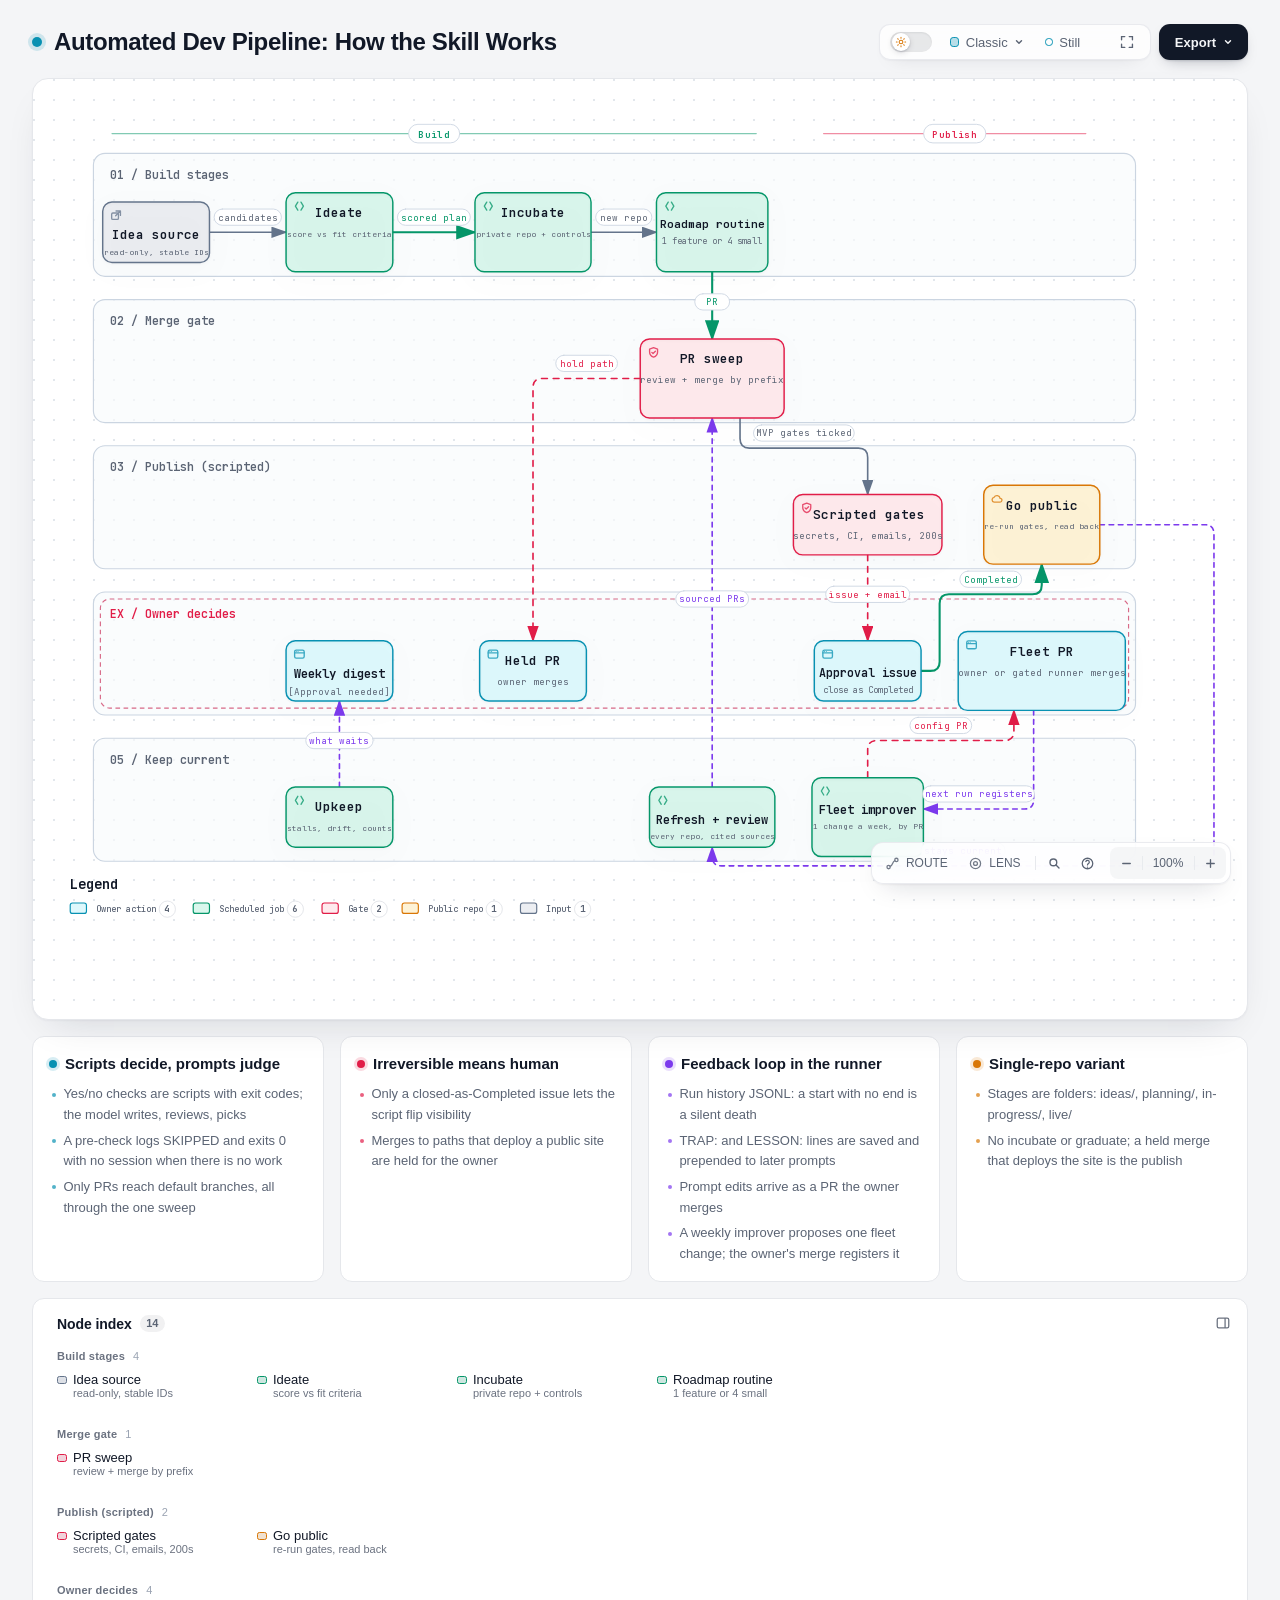
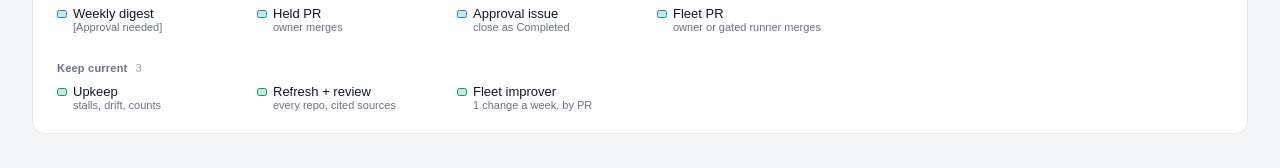
==== commit 744b7a6a: "automated-dev-pipeline: graduate at the MVP, faster incubation cadence Rule 6 and the architecture c" ====
--- a/site/assets/diagrams/automated-dev-pipeline-workflow.html
+++ b/site/assets/diagrams/automated-dev-pipeline-workflow.html
@@ -5285,7 +5285,7 @@
         <path data-edge-from="improve" data-edge-to="fleetpr" data-edge-label="config PR" data-edge-key="5" data-edge-id="e-improve" data-composition-routing="workflow-v2-auto" data-edge-role="" data-composition-points="707.2,590;707.2,558;833.2,558;833.2,532" d="M 707.2 590 L 707.2 566 Q 707.2 558 715.2 558 L 825.2 558 Q 833.2 558 833.2 550 L 833.2 532" class="a-security" data-animate="edge" style="--step:12" stroke-width="1.4" marker-end="url(#arrowhead-security)"/>
         <path data-edge-from="ideate" data-edge-to="incubate" data-edge-label="scored plan" data-edge-key="6" data-edge-id="e-plan" data-composition-routing="workflow-v2-auto" data-edge-role="" data-composition-points="298,120;368.8,120" d="M 298 120 L 368.8 120" class="a-emphasis" data-animate="edge" style="--step:1" stroke-width="1.8" marker-end="url(#arrowhead-emphasis)"/>
         <path data-edge-from="roadmap" data-edge-to="sweep" data-edge-label="PR" data-edge-key="7" data-edge-id="e-pr" data-composition-routing="workflow-v2-auto" data-edge-role="" data-composition-points="573.2,154;573.2,212" d="M 573.2 154 L 573.2 212" class="a-emphasis" data-animate="edge" style="--step:3" stroke-width="1.8" marker-end="url(#arrowhead-emphasis)"/>
-        <path data-edge-from="sweep" data-edge-to="gates" data-edge-label="release gates ticked" data-edge-key="8" data-edge-id="e-ready" data-composition-routing="workflow-v2-auto" data-edge-role="" data-composition-points="597.2,280;597.2,306;707.2,306;707.2,346" d="M 597.2 280 L 597.2 298 Q 597.2 306 605.2 306 L 699.2 306 Q 707.2 306 707.2 314 L 707.2 346" class="a-default" data-animate="edge" style="--step:4" stroke-width="1.4" marker-end="url(#arrowhead)"/>
+        <path data-edge-from="sweep" data-edge-to="gates" data-edge-label="MVP gates ticked" data-edge-key="8" data-edge-id="e-ready" data-composition-routing="workflow-v2-auto" data-edge-role="" data-composition-points="597.2,280;597.2,306;707.2,306;707.2,346" d="M 597.2 280 L 597.2 298 Q 597.2 306 605.2 306 L 699.2 306 Q 707.2 306 707.2 314 L 707.2 346" class="a-default" data-animate="edge" style="--step:4" stroke-width="1.4" marker-end="url(#arrowhead)"/>
         <path data-edge-from="incubate" data-edge-to="roadmap" data-edge-label="new repo" data-edge-key="9" data-edge-id="e-repo" data-composition-routing="workflow-v2-auto" data-edge-role="" data-composition-points="468.8,120;525.2,120" d="M 468.8 120 L 525.2 120" class="a-default" data-animate="edge" style="--step:2" stroke-width="1.4" marker-end="url(#arrowhead)"/>
         <path data-edge-from="upkeep" data-edge-to="digest" data-edge-label="what waits" data-edge-key="10" data-edge-id="e-stalls" data-composition-routing="workflow-v2-auto" data-edge-role="async" data-composition-points="252,598;252,524" d="M 252 598 L 252 524" class="a-dashed" data-animate="edge" style="--step:12" stroke-width="1.4" marker-end="url(#arrowhead-dashed)"/>
         <path data-edge-from="flip" data-edge-to="refresh" data-edge-label="stays current" data-edge-key="11" data-edge-id="e-stay" data-composition-routing="workflow-v2-auto" data-edge-role="async" data-composition-points="907.2,372;1005.6,372;1005.6,666;573.2,666;573.2,650" d="M 907.2 372 L 997.6 372 Q 1005.6 372 1005.6 380 L 1005.6 658 Q 1005.6 666 997.6 666 L 581.2 666 Q 573.2 666 573.2 658 L 573.2 650" class="a-dashed" data-animate="edge" style="--step:12" stroke-width="1.4" marker-end="url(#arrowhead-dashed)"/>
@@ -5316,8 +5316,8 @@
         <text data-detail="fine" x="252" y="142" class="t-backend" font-size="6.6" text-anchor="middle">runs when backlog low</text>
         </g>
 
-        <g id="node-incubate" data-node-id="incubate" data-node-label="Incubate" tabindex="0" role="button" aria-label="Focus Incubate, private repo + controls, Build stages › Build" aria-pressed="false" data-node-kind="backend" data-node-sublabel="private repo + controls" data-node-tag="capped" data-node-context="Build stages › Build">
-          <title>Incubate · private repo + controls · Build stages › Build · capped</title>
+        <g id="node-incubate" data-node-id="incubate" data-node-label="Incubate" tabindex="0" role="button" aria-label="Focus Incubate, private repo + controls, Build stages › Build" aria-pressed="false" data-node-kind="backend" data-node-sublabel="private repo + controls" data-node-tag="capped, MVP gates" data-node-context="Build stages › Build">
+          <title>Incubate · private repo + controls · Build stages › Build · capped, MVP gates</title>
           <rect x="368.8" y="86" width="100" height="68" rx="8" class="c-mask"/>
           <rect x="368.8" y="86" width="100" height="68" rx="8" class="c-backend" data-animate="node" style="--step:2" stroke-width="1.5"/>
           <g aria-hidden="true" data-semantic-sigil="backend" class="semantic-sigil s-backend" transform="translate(374.8 92) scale(0.6875)">
@@ -5325,7 +5325,7 @@
           </g>
           <text data-node-label="" data-detail-anchor="" x="418.8" y="107" class="t-primary" font-size="11" font-weight="600" text-anchor="middle">Incubate</text>
           <text data-detail="context" x="418.8" y="124" class="t-muted" font-size="6.6" text-anchor="middle">private repo + controls</text>
-        <text data-detail="fine" x="418.8" y="142" class="t-backend" font-size="7" text-anchor="middle">capped</text>
+        <text data-detail="fine" x="418.8" y="142" class="t-backend" font-size="7" text-anchor="middle">capped, MVP gates</text>
         </g>
 
         <g id="node-roadmap" data-node-id="roadmap" data-node-label="Roadmap routine" tabindex="0" role="button" aria-label="Focus Roadmap routine, 1 feature or 4 small, Build stages › Build" aria-pressed="false" data-node-kind="backend" data-node-sublabel="1 feature or 4 small" data-node-tag="pre-check: skip if idle" data-node-context="Build stages › Build">
@@ -5501,9 +5501,9 @@
           <rect x="558.2" y="173" width="30" height="14" rx="3" class="c-mask"/>
           <text x="573.2" y="183" class="t-edge-emphasis" font-size="8" text-anchor="middle">PR</text>
         </g>
-        <g data-detail="context" data-edge-from="sweep" data-edge-to="gates" data-edge-label="release gates ticked" data-edge-key="8" data-edge-id="e-ready">
-          <rect x="599.2" y="286" width="106" height="14" rx="3" class="c-mask"/>
-          <text x="652.2" y="296" class="t-muted" font-size="8" text-anchor="middle">release gates ticked</text>
+        <g data-detail="context" data-edge-from="sweep" data-edge-to="gates" data-edge-label="MVP gates ticked" data-edge-key="8" data-edge-id="e-ready">
+          <rect x="608.8000000000001" y="286" width="86.8" height="14" rx="3" class="c-mask"/>
+          <text x="652.2" y="296" class="t-muted" font-size="8" text-anchor="middle">MVP gates ticked</text>
         </g>
         <g data-detail="context" data-edge-from="incubate" data-edge-to="roadmap" data-edge-label="new repo" data-edge-key="9" data-edge-id="e-repo">
           <rect x="472.8" y="100" width="48.4" height="14" rx="3" class="c-mask"/>
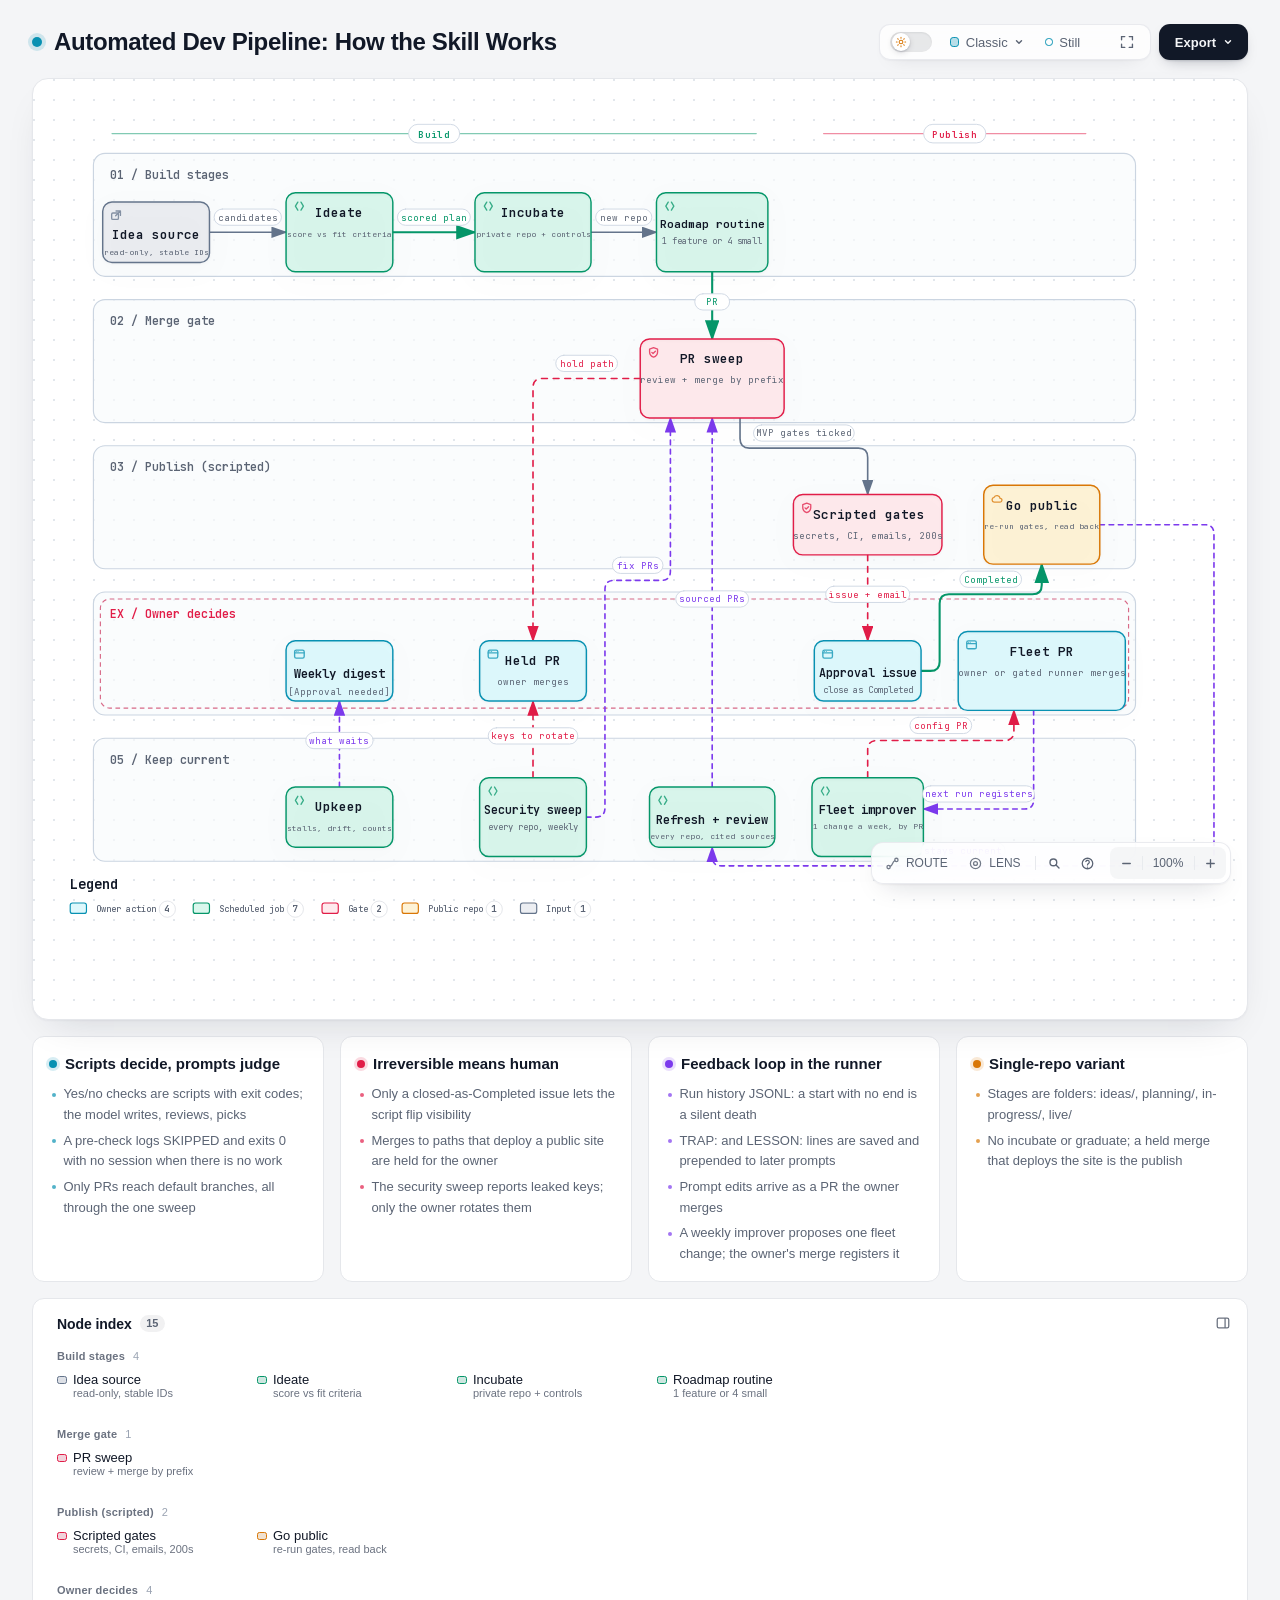
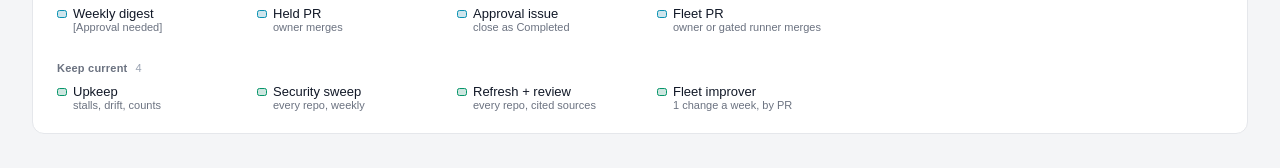
==== commit 23d0cb70: "automated-dev-pipeline: one Archify diagram, with the security sweep Adds the security sweep to the " ====
--- a/site/assets/diagrams/automated-dev-pipeline-workflow.html
+++ b/site/assets/diagrams/automated-dev-pipeline-workflow.html
@@ -5287,9 +5287,11 @@
         <path data-edge-from="roadmap" data-edge-to="sweep" data-edge-label="PR" data-edge-key="7" data-edge-id="e-pr" data-composition-routing="workflow-v2-auto" data-edge-role="" data-composition-points="573.2,154;573.2,212" d="M 573.2 154 L 573.2 212" class="a-emphasis" data-animate="edge" style="--step:3" stroke-width="1.8" marker-end="url(#arrowhead-emphasis)"/>
         <path data-edge-from="sweep" data-edge-to="gates" data-edge-label="MVP gates ticked" data-edge-key="8" data-edge-id="e-ready" data-composition-routing="workflow-v2-auto" data-edge-role="" data-composition-points="597.2,280;597.2,306;707.2,306;707.2,346" d="M 597.2 280 L 597.2 298 Q 597.2 306 605.2 306 L 699.2 306 Q 707.2 306 707.2 314 L 707.2 346" class="a-default" data-animate="edge" style="--step:4" stroke-width="1.4" marker-end="url(#arrowhead)"/>
         <path data-edge-from="incubate" data-edge-to="roadmap" data-edge-label="new repo" data-edge-key="9" data-edge-id="e-repo" data-composition-routing="workflow-v2-auto" data-edge-role="" data-composition-points="468.8,120;525.2,120" d="M 468.8 120 L 525.2 120" class="a-default" data-animate="edge" style="--step:2" stroke-width="1.4" marker-end="url(#arrowhead)"/>
-        <path data-edge-from="upkeep" data-edge-to="digest" data-edge-label="what waits" data-edge-key="10" data-edge-id="e-stalls" data-composition-routing="workflow-v2-auto" data-edge-role="async" data-composition-points="252,598;252,524" d="M 252 598 L 252 524" class="a-dashed" data-animate="edge" style="--step:12" stroke-width="1.4" marker-end="url(#arrowhead-dashed)"/>
-        <path data-edge-from="flip" data-edge-to="refresh" data-edge-label="stays current" data-edge-key="11" data-edge-id="e-stay" data-composition-routing="workflow-v2-auto" data-edge-role="async" data-composition-points="907.2,372;1005.6,372;1005.6,666;573.2,666;573.2,650" d="M 907.2 372 L 997.6 372 Q 1005.6 372 1005.6 380 L 1005.6 658 Q 1005.6 666 997.6 666 L 581.2 666 Q 573.2 666 573.2 658 L 573.2 650" class="a-dashed" data-animate="edge" style="--step:12" stroke-width="1.4" marker-end="url(#arrowhead-dashed)"/>
-        <path data-edge-from="approve" data-edge-to="flip" data-edge-label="Completed" data-edge-key="12" data-edge-id="e-yes" data-composition-routing="workflow-v2-auto" data-edge-role="" data-composition-points="753.2,498;769.2,498;769.2,432;857.2,432;857.2,406" d="M 753.2 498 L 761.2 498 Q 769.2 498 769.2 490 L 769.2 440 Q 769.2 432 777.2 432 L 849.2 432 Q 857.2 432 857.2 424 L 857.2 406" class="a-emphasis" data-animate="edge" style="--step:6" stroke-width="1.8" marker-end="url(#arrowhead-emphasis)"/>
+        <path data-edge-from="security" data-edge-to="held" data-edge-label="keys to rotate" data-edge-key="10" data-edge-id="e-rotate" data-composition-routing="workflow-v2-auto" data-edge-role="async" data-composition-points="418.8,590;418.8,524" d="M 418.8 590 L 418.8 524" class="a-security" data-animate="edge" style="--step:12" stroke-width="1.4" marker-end="url(#arrowhead-security)"/>
+        <path data-edge-from="security" data-edge-to="sweep" data-edge-label="fix PRs" data-edge-key="11" data-edge-id="e-secfix" data-composition-routing="workflow-v2-auto" data-edge-role="return" data-composition-points="464.8,624;480.8,624;480.8,420;537.2,420;537.2,280" d="M 464.8 624 L 472.8 624 Q 480.8 624 480.8 616 L 480.8 428 Q 480.8 420 488.8 420 L 529.2 420 Q 537.2 420 537.2 412 L 537.2 280" class="a-dashed" data-animate="edge" style="--step:12" stroke-width="1.4" marker-end="url(#arrowhead-dashed)"/>
+        <path data-edge-from="upkeep" data-edge-to="digest" data-edge-label="what waits" data-edge-key="12" data-edge-id="e-stalls" data-composition-routing="workflow-v2-auto" data-edge-role="async" data-composition-points="252,598;252,524" d="M 252 598 L 252 524" class="a-dashed" data-animate="edge" style="--step:12" stroke-width="1.4" marker-end="url(#arrowhead-dashed)"/>
+        <path data-edge-from="flip" data-edge-to="refresh" data-edge-label="stays current" data-edge-key="13" data-edge-id="e-stay" data-composition-routing="workflow-v2-auto" data-edge-role="async" data-composition-points="907.2,372;1005.6,372;1005.6,666;573.2,666;573.2,650" d="M 907.2 372 L 997.6 372 Q 1005.6 372 1005.6 380 L 1005.6 658 Q 1005.6 666 997.6 666 L 581.2 666 Q 573.2 666 573.2 658 L 573.2 650" class="a-dashed" data-animate="edge" style="--step:12" stroke-width="1.4" marker-end="url(#arrowhead-dashed)"/>
+        <path data-edge-from="approve" data-edge-to="flip" data-edge-label="Completed" data-edge-key="14" data-edge-id="e-yes" data-composition-routing="workflow-v2-auto" data-edge-role="" data-composition-points="753.2,498;769.2,498;769.2,432;857.2,432;857.2,406" d="M 753.2 498 L 761.2 498 Q 769.2 498 769.2 490 L 769.2 440 Q 769.2 432 777.2 432 L 849.2 432 Q 857.2 432 857.2 424 L 857.2 406" class="a-emphasis" data-animate="edge" style="--step:6" stroke-width="1.8" marker-end="url(#arrowhead-emphasis)"/>
 
         <!-- Nodes -->
         <g id="node-ideas" data-node-id="ideas" data-node-label="Idea source" tabindex="0" role="button" aria-label="Focus Idea source, read-only, stable IDs, Build stages › Build" aria-pressed="false" data-node-kind="external" data-node-sublabel="read-only, stable IDs" data-node-context="Build stages › Build">
@@ -5443,6 +5445,18 @@
           </g>
           <text data-node-label="" data-detail-anchor="" x="252" y="619" class="t-primary" font-size="11" font-weight="600" text-anchor="middle">Upkeep</text>
           <text data-detail="context" x="252" y="636" class="t-muted" font-size="6.6" text-anchor="middle">stalls, drift, counts</text>
+        </g>
+
+        <g id="node-security" data-node-id="security" data-node-label="Security sweep" tabindex="0" role="button" aria-label="Focus Security sweep, every repo, weekly, Keep current › Build" aria-pressed="false" data-node-kind="backend" data-node-sublabel="every repo, weekly" data-node-tag="report + fix PRs" data-node-context="Keep current › Build">
+          <title>Security sweep · every repo, weekly · Keep current › Build · report + fix PRs</title>
+          <rect x="372.8" y="590" width="92" height="68" rx="8" class="c-mask"/>
+          <rect x="372.8" y="590" width="92" height="68" rx="8" class="c-backend" data-animate="node" style="--step:12" stroke-width="1.5"/>
+          <g aria-hidden="true" data-semantic-sigil="backend" class="semantic-sigil s-backend" transform="translate(378.8 596) scale(0.6875)">
+            <path d="M6 3 3 8l3 5M10 3l3 5-3 5"/>
+          </g>
+          <text data-node-label="" data-detail-anchor="" x="418.8" y="621" class="t-primary" font-size="10" font-weight="600" text-anchor="middle">Security sweep</text>
+          <text data-detail="context" x="418.8" y="635.3" class="t-muted" font-size="7.7" text-anchor="middle">every repo, weekly</text>
+        <text data-detail="fine" x="418.8" y="648.1" class="t-backend" font-size="7" text-anchor="middle">report + fix PRs</text>
         </g>
 
         <g id="node-refresh" data-node-id="refresh" data-node-label="Refresh + review" tabindex="0" role="button" aria-label="Focus Refresh + review, every repo, cited sources, Keep current › Build" aria-pressed="false" data-node-kind="backend" data-node-sublabel="every repo, cited sources" data-node-context="Keep current › Build">
@@ -5509,15 +5523,23 @@
           <rect x="472.8" y="100" width="48.4" height="14" rx="3" class="c-mask"/>
           <text x="497" y="110" class="t-muted" font-size="8" text-anchor="middle">new repo</text>
         </g>
-        <g data-detail="context" data-edge-from="upkeep" data-edge-to="digest" data-edge-label="what waits" data-edge-key="10" data-edge-id="e-stalls">
+        <g data-detail="context" data-edge-from="security" data-edge-to="held" data-edge-label="keys to rotate" data-edge-key="10" data-edge-id="e-rotate">
+          <rect x="380.2" y="547" width="77.2" height="14" rx="3" class="c-mask"/>
+          <text x="418.8" y="557" class="t-edge-security" font-size="8" text-anchor="middle">keys to rotate</text>
+        </g>
+        <g data-detail="context" data-edge-from="security" data-edge-to="sweep" data-edge-label="fix PRs" data-edge-key="11" data-edge-id="e-secfix">
+          <rect x="487.2" y="400" width="43.6" height="14" rx="3" class="c-mask"/>
+          <text x="509" y="410" class="t-edge-dashed" font-size="8" text-anchor="middle">fix PRs</text>
+        </g>
+        <g data-detail="context" data-edge-from="upkeep" data-edge-to="digest" data-edge-label="what waits" data-edge-key="12" data-edge-id="e-stalls">
           <rect x="223" y="551" width="58" height="14" rx="3" class="c-mask"/>
           <text x="252" y="561" class="t-edge-dashed" font-size="8" text-anchor="middle">what waits</text>
         </g>
-        <g data-detail="context" data-edge-from="flip" data-edge-to="refresh" data-edge-label="stays current" data-edge-key="11" data-edge-id="e-stay">
+        <g data-detail="context" data-edge-from="flip" data-edge-to="refresh" data-edge-label="stays current" data-edge-key="13" data-edge-id="e-stay">
           <rect x="753.2" y="646" width="72.4" height="14" rx="3" class="c-mask"/>
           <text x="789.4000000000001" y="656" class="t-edge-dashed" font-size="8" text-anchor="middle">stays current</text>
         </g>
-        <g data-detail="context" data-edge-from="approve" data-edge-to="flip" data-edge-label="Completed" data-edge-key="12" data-edge-id="e-yes">
+        <g data-detail="context" data-edge-from="approve" data-edge-to="flip" data-edge-label="Completed" data-edge-key="14" data-edge-id="e-yes">
           <rect x="786.6" y="412" width="53.199999999999996" height="14" rx="3" class="c-mask"/>
           <text x="813.2" y="422" class="t-edge-emphasis" font-size="8" text-anchor="middle">Completed</text>
         </g>
@@ -5743,6 +5765,7 @@
         <ul>
           <li>Only a closed-as-Completed issue lets the script flip visibility</li>
           <li>Merges to paths that deploy a public site are held for the owner</li>
+          <li>The security sweep reports leaked keys; only the owner rotates them</li>
         </ul>
       </div>
 
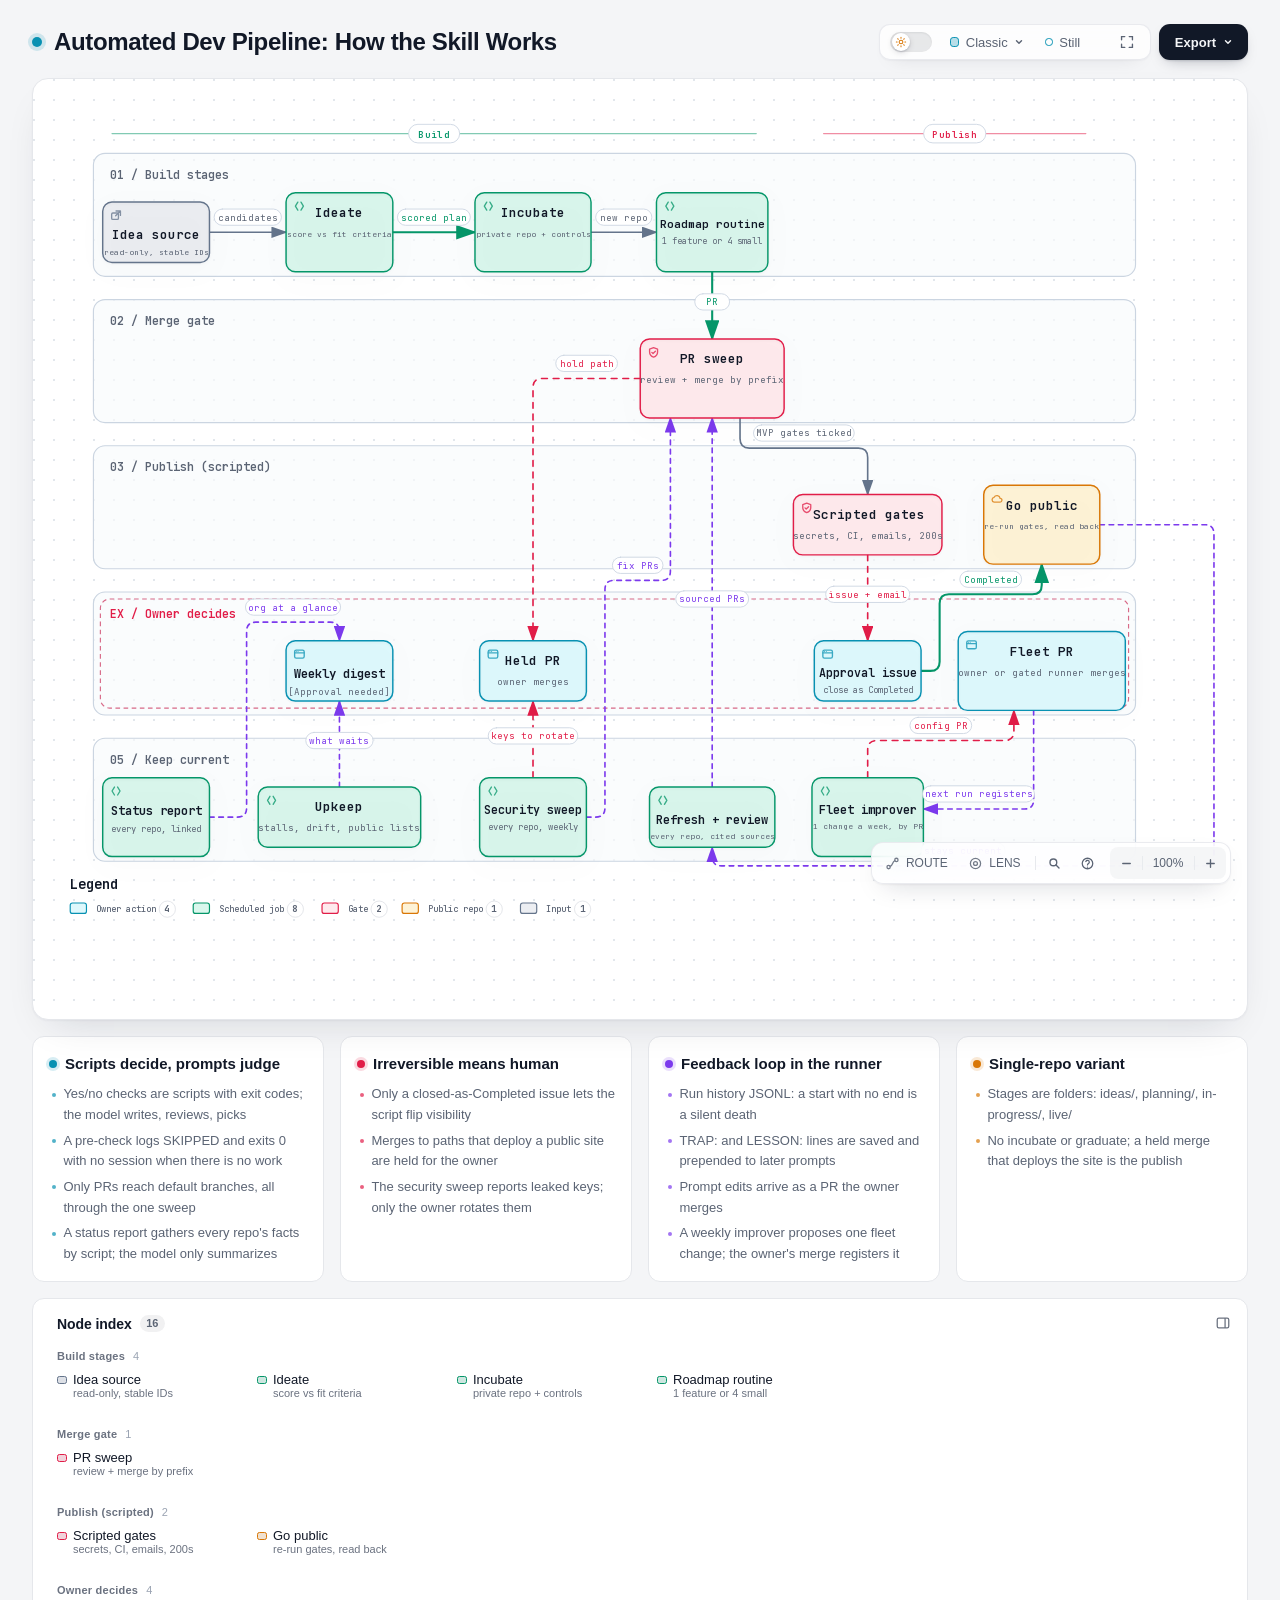
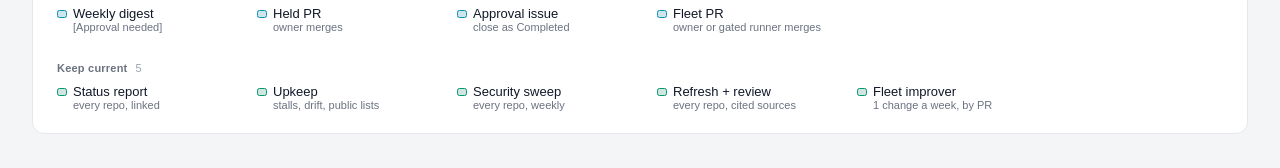
==== commit 0be7cc56: "automated-dev-pipeline: add a weekly status report to keep-current keeping-current.md describes a re" ====
--- a/site/assets/diagrams/automated-dev-pipeline-workflow.html
+++ b/site/assets/diagrams/automated-dev-pipeline-workflow.html
@@ -5290,8 +5290,9 @@
         <path data-edge-from="security" data-edge-to="held" data-edge-label="keys to rotate" data-edge-key="10" data-edge-id="e-rotate" data-composition-routing="workflow-v2-auto" data-edge-role="async" data-composition-points="418.8,590;418.8,524" d="M 418.8 590 L 418.8 524" class="a-security" data-animate="edge" style="--step:12" stroke-width="1.4" marker-end="url(#arrowhead-security)"/>
         <path data-edge-from="security" data-edge-to="sweep" data-edge-label="fix PRs" data-edge-key="11" data-edge-id="e-secfix" data-composition-routing="workflow-v2-auto" data-edge-role="return" data-composition-points="464.8,624;480.8,624;480.8,420;537.2,420;537.2,280" d="M 464.8 624 L 472.8 624 Q 480.8 624 480.8 616 L 480.8 428 Q 480.8 420 488.8 420 L 529.2 420 Q 537.2 420 537.2 412 L 537.2 280" class="a-dashed" data-animate="edge" style="--step:12" stroke-width="1.4" marker-end="url(#arrowhead-dashed)"/>
         <path data-edge-from="upkeep" data-edge-to="digest" data-edge-label="what waits" data-edge-key="12" data-edge-id="e-stalls" data-composition-routing="workflow-v2-auto" data-edge-role="async" data-composition-points="252,598;252,524" d="M 252 598 L 252 524" class="a-dashed" data-animate="edge" style="--step:12" stroke-width="1.4" marker-end="url(#arrowhead-dashed)"/>
-        <path data-edge-from="flip" data-edge-to="refresh" data-edge-label="stays current" data-edge-key="13" data-edge-id="e-stay" data-composition-routing="workflow-v2-auto" data-edge-role="async" data-composition-points="907.2,372;1005.6,372;1005.6,666;573.2,666;573.2,650" d="M 907.2 372 L 997.6 372 Q 1005.6 372 1005.6 380 L 1005.6 658 Q 1005.6 666 997.6 666 L 581.2 666 Q 573.2 666 573.2 658 L 573.2 650" class="a-dashed" data-animate="edge" style="--step:12" stroke-width="1.4" marker-end="url(#arrowhead-dashed)"/>
-        <path data-edge-from="approve" data-edge-to="flip" data-edge-label="Completed" data-edge-key="14" data-edge-id="e-yes" data-composition-routing="workflow-v2-auto" data-edge-role="" data-composition-points="753.2,498;769.2,498;769.2,432;857.2,432;857.2,406" d="M 753.2 498 L 761.2 498 Q 769.2 498 769.2 490 L 769.2 440 Q 769.2 432 777.2 432 L 849.2 432 Q 857.2 432 857.2 424 L 857.2 406" class="a-emphasis" data-animate="edge" style="--step:6" stroke-width="1.8" marker-end="url(#arrowhead-emphasis)"/>
+        <path data-edge-from="status" data-edge-to="digest" data-edge-label="org at a glance" data-edge-key="13" data-edge-id="e-status" data-composition-routing="workflow-v2-auto" data-edge-role="async" data-composition-points="140,624;172,624;172,456;252,456;252,472" d="M 140 624 L 164 624 Q 172 624 172 616 L 172 464 Q 172 456 180 456 L 244 456 Q 252 456 252 464 L 252 472" class="a-dashed" data-animate="edge" style="--step:12" stroke-width="1.4" marker-end="url(#arrowhead-dashed)"/>
+        <path data-edge-from="flip" data-edge-to="refresh" data-edge-label="stays current" data-edge-key="14" data-edge-id="e-stay" data-composition-routing="workflow-v2-auto" data-edge-role="async" data-composition-points="907.2,372;1005.6,372;1005.6,666;573.2,666;573.2,650" d="M 907.2 372 L 997.6 372 Q 1005.6 372 1005.6 380 L 1005.6 658 Q 1005.6 666 997.6 666 L 581.2 666 Q 573.2 666 573.2 658 L 573.2 650" class="a-dashed" data-animate="edge" style="--step:12" stroke-width="1.4" marker-end="url(#arrowhead-dashed)"/>
+        <path data-edge-from="approve" data-edge-to="flip" data-edge-label="Completed" data-edge-key="15" data-edge-id="e-yes" data-composition-routing="workflow-v2-auto" data-edge-role="" data-composition-points="753.2,498;769.2,498;769.2,432;857.2,432;857.2,406" d="M 753.2 498 L 761.2 498 Q 769.2 498 769.2 490 L 769.2 440 Q 769.2 432 777.2 432 L 849.2 432 Q 857.2 432 857.2 424 L 857.2 406" class="a-emphasis" data-animate="edge" style="--step:6" stroke-width="1.8" marker-end="url(#arrowhead-emphasis)"/>
 
         <!-- Nodes -->
         <g id="node-ideas" data-node-id="ideas" data-node-label="Idea source" tabindex="0" role="button" aria-label="Focus Idea source, read-only, stable IDs, Build stages › Build" aria-pressed="false" data-node-kind="external" data-node-sublabel="read-only, stable IDs" data-node-context="Build stages › Build">
@@ -5436,15 +5437,27 @@
         <text data-detail="fine" x="857.2" y="520" class="t-frontend" font-size="7" text-anchor="middle">guard files: owner</text>
         </g>
 
-        <g id="node-upkeep" data-node-id="upkeep" data-node-label="Upkeep" tabindex="0" role="button" aria-label="Focus Upkeep, stalls, drift, counts, Keep current › Build" aria-pressed="false" data-node-kind="backend" data-node-sublabel="stalls, drift, counts" data-node-context="Keep current › Build">
-          <title>Upkeep · stalls, drift, counts · Keep current › Build</title>
-          <rect x="206" y="598" width="92" height="52" rx="8" class="c-mask"/>
-          <rect x="206" y="598" width="92" height="52" rx="8" class="c-backend" data-animate="node" style="--step:12" stroke-width="1.5"/>
-          <g aria-hidden="true" data-semantic-sigil="backend" class="semantic-sigil s-backend" transform="translate(212 604) scale(0.6875)">
+        <g id="node-status" data-node-id="status" data-node-label="Status report" tabindex="0" role="button" aria-label="Focus Status report, every repo, linked, Keep current › Build" aria-pressed="false" data-node-kind="backend" data-node-sublabel="every repo, linked" data-node-tag="report only" data-node-context="Keep current › Build">
+          <title>Status report · every repo, linked · Keep current › Build · report only</title>
+          <rect x="48" y="590" width="92" height="68" rx="8" class="c-mask"/>
+          <rect x="48" y="590" width="92" height="68" rx="8" class="c-backend" data-animate="node" style="--step:12" stroke-width="1.5"/>
+          <g aria-hidden="true" data-semantic-sigil="backend" class="semantic-sigil s-backend" transform="translate(54 596) scale(0.6875)">
+            <path d="M6 3 3 8l3 5M10 3l3 5-3 5"/>
+          </g>
+          <text data-node-label="" data-detail-anchor="" x="94" y="621.9" class="t-primary" font-size="10.7" font-weight="600" text-anchor="middle">Status report</text>
+          <text data-detail="context" x="94" y="636.4" class="t-muted" font-size="7.7" text-anchor="middle">every repo, linked</text>
+        <text data-detail="fine" x="94" y="649.2" class="t-backend" font-size="7" text-anchor="middle">report only</text>
+        </g>
+
+        <g id="node-upkeep" data-node-id="upkeep" data-node-label="Upkeep" tabindex="0" role="button" aria-label="Focus Upkeep, stalls, drift, public lists, Keep current › Build" aria-pressed="false" data-node-kind="backend" data-node-sublabel="stalls, drift, public lists" data-node-context="Keep current › Build">
+          <title>Upkeep · stalls, drift, public lists · Keep current › Build</title>
+          <rect x="182" y="598" width="140" height="52" rx="8" class="c-mask"/>
+          <rect x="182" y="598" width="140" height="52" rx="8" class="c-backend" data-animate="node" style="--step:12" stroke-width="1.5"/>
+          <g aria-hidden="true" data-semantic-sigil="backend" class="semantic-sigil s-backend" transform="translate(188 604) scale(0.6875)">
             <path d="M6 3 3 8l3 5M10 3l3 5-3 5"/>
           </g>
           <text data-node-label="" data-detail-anchor="" x="252" y="619" class="t-primary" font-size="11" font-weight="600" text-anchor="middle">Upkeep</text>
-          <text data-detail="context" x="252" y="636" class="t-muted" font-size="6.6" text-anchor="middle">stalls, drift, counts</text>
+          <text data-detail="context" x="252" y="636" class="t-muted" font-size="8" text-anchor="middle">stalls, drift, public lists</text>
         </g>
 
         <g id="node-security" data-node-id="security" data-node-label="Security sweep" tabindex="0" role="button" aria-label="Focus Security sweep, every repo, weekly, Keep current › Build" aria-pressed="false" data-node-kind="backend" data-node-sublabel="every repo, weekly" data-node-tag="report + fix PRs" data-node-context="Keep current › Build">
@@ -5535,11 +5548,15 @@
           <rect x="223" y="551" width="58" height="14" rx="3" class="c-mask"/>
           <text x="252" y="561" class="t-edge-dashed" font-size="8" text-anchor="middle">what waits</text>
         </g>
-        <g data-detail="context" data-edge-from="flip" data-edge-to="refresh" data-edge-label="stays current" data-edge-key="13" data-edge-id="e-stay">
+        <g data-detail="context" data-edge-from="status" data-edge-to="digest" data-edge-label="org at a glance" data-edge-key="13" data-edge-id="e-status">
+          <rect x="171" y="436" width="82" height="14" rx="3" class="c-mask"/>
+          <text x="212" y="446" class="t-edge-dashed" font-size="8" text-anchor="middle">org at a glance</text>
+        </g>
+        <g data-detail="context" data-edge-from="flip" data-edge-to="refresh" data-edge-label="stays current" data-edge-key="14" data-edge-id="e-stay">
           <rect x="753.2" y="646" width="72.4" height="14" rx="3" class="c-mask"/>
           <text x="789.4000000000001" y="656" class="t-edge-dashed" font-size="8" text-anchor="middle">stays current</text>
         </g>
-        <g data-detail="context" data-edge-from="approve" data-edge-to="flip" data-edge-label="Completed" data-edge-key="14" data-edge-id="e-yes">
+        <g data-detail="context" data-edge-from="approve" data-edge-to="flip" data-edge-label="Completed" data-edge-key="15" data-edge-id="e-yes">
           <rect x="786.6" y="412" width="53.199999999999996" height="14" rx="3" class="c-mask"/>
           <text x="813.2" y="422" class="t-edge-emphasis" font-size="8" text-anchor="middle">Completed</text>
         </g>
@@ -5754,6 +5771,7 @@
           <li>Yes/no checks are scripts with exit codes; the model writes, reviews, picks</li>
           <li>A pre-check logs SKIPPED and exits 0 with no session when there is no work</li>
           <li>Only PRs reach default branches, all through the one sweep</li>
+          <li>A status report gathers every repo&#39;s facts by script; the model only summarizes</li>
         </ul>
       </div>
 
